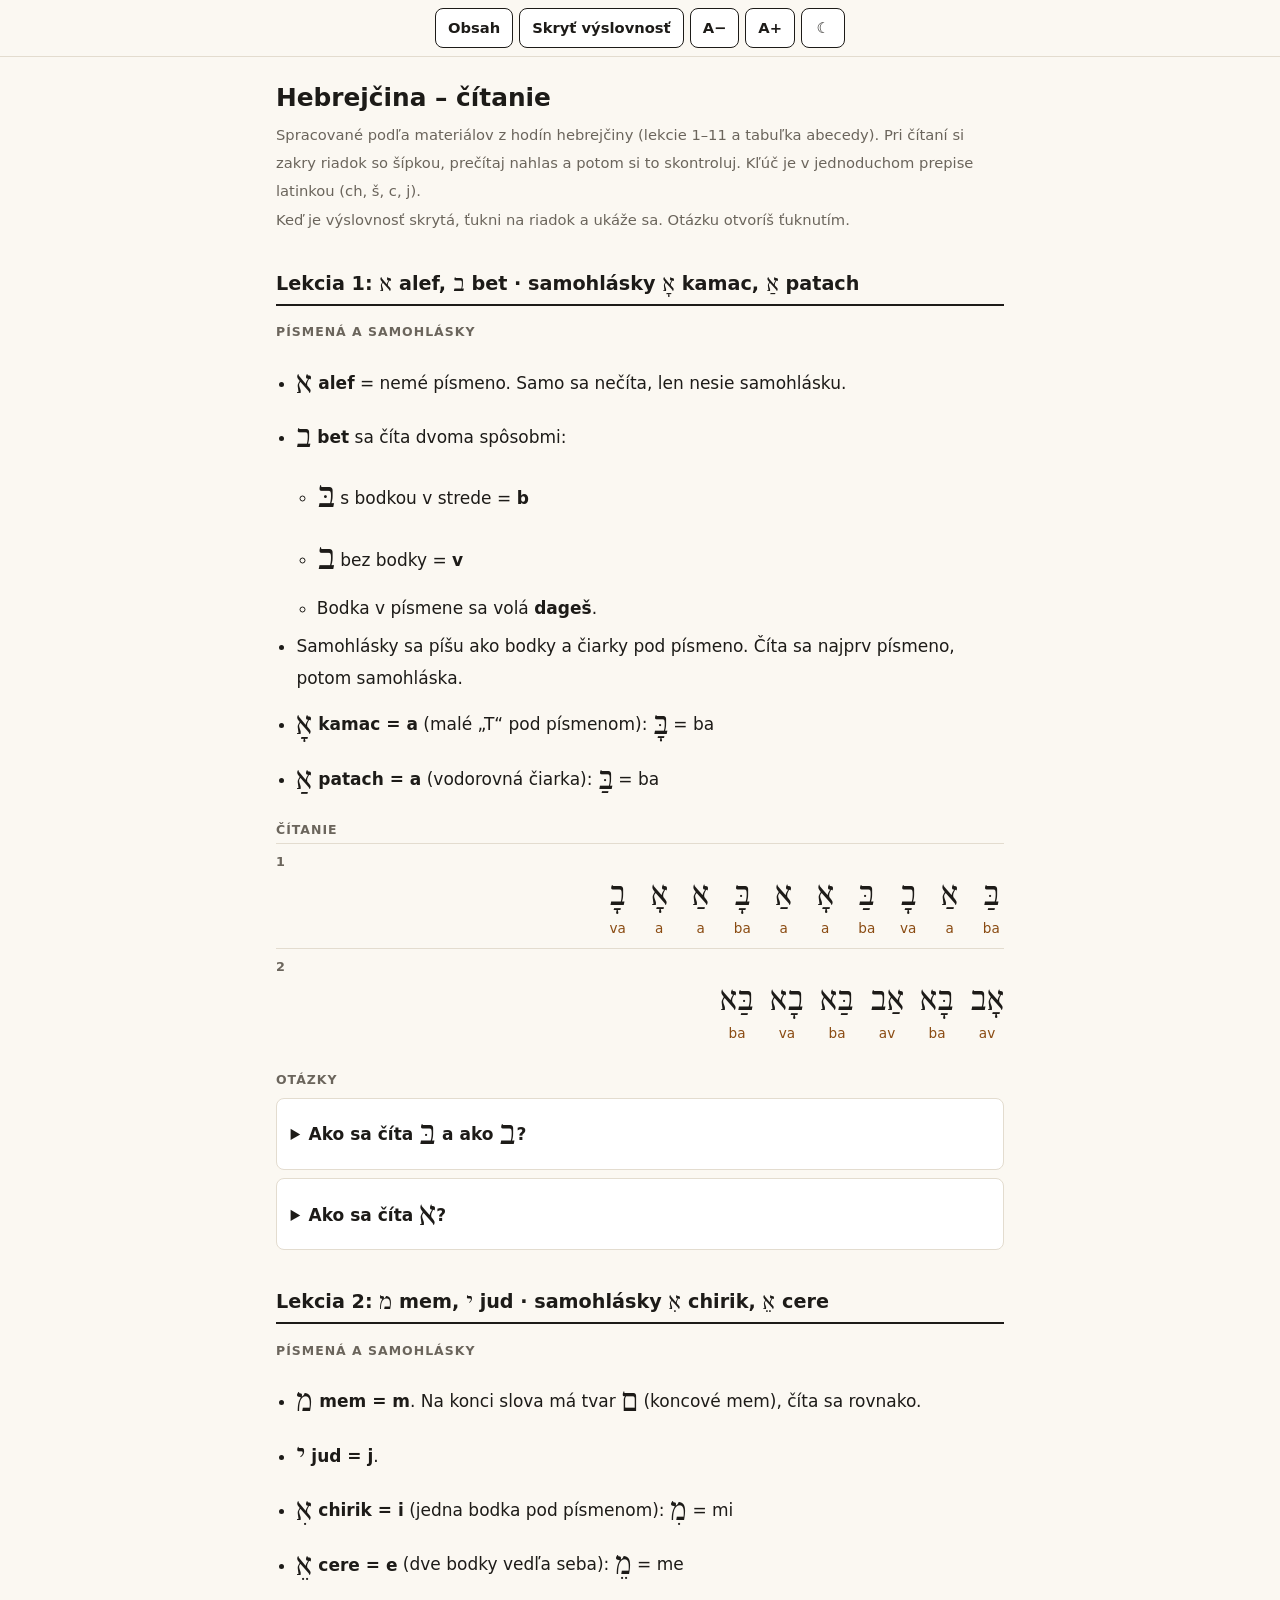
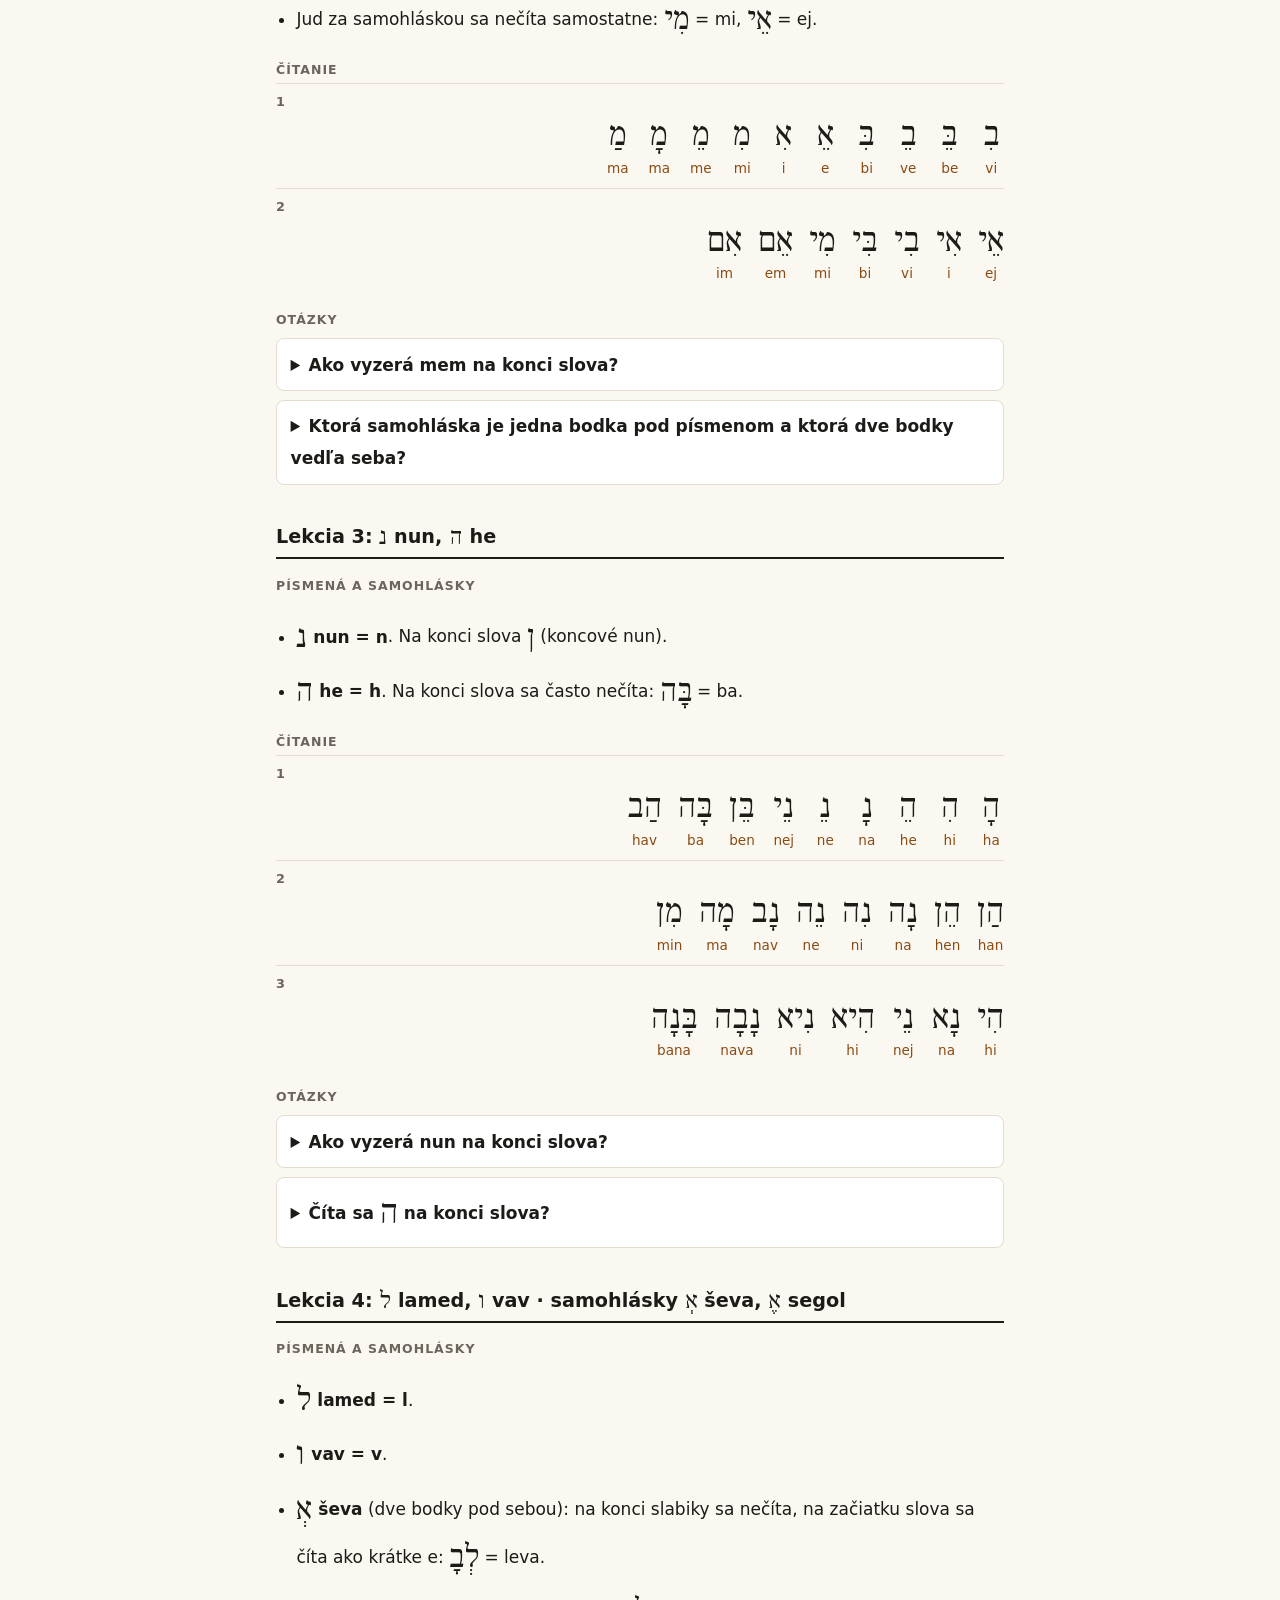
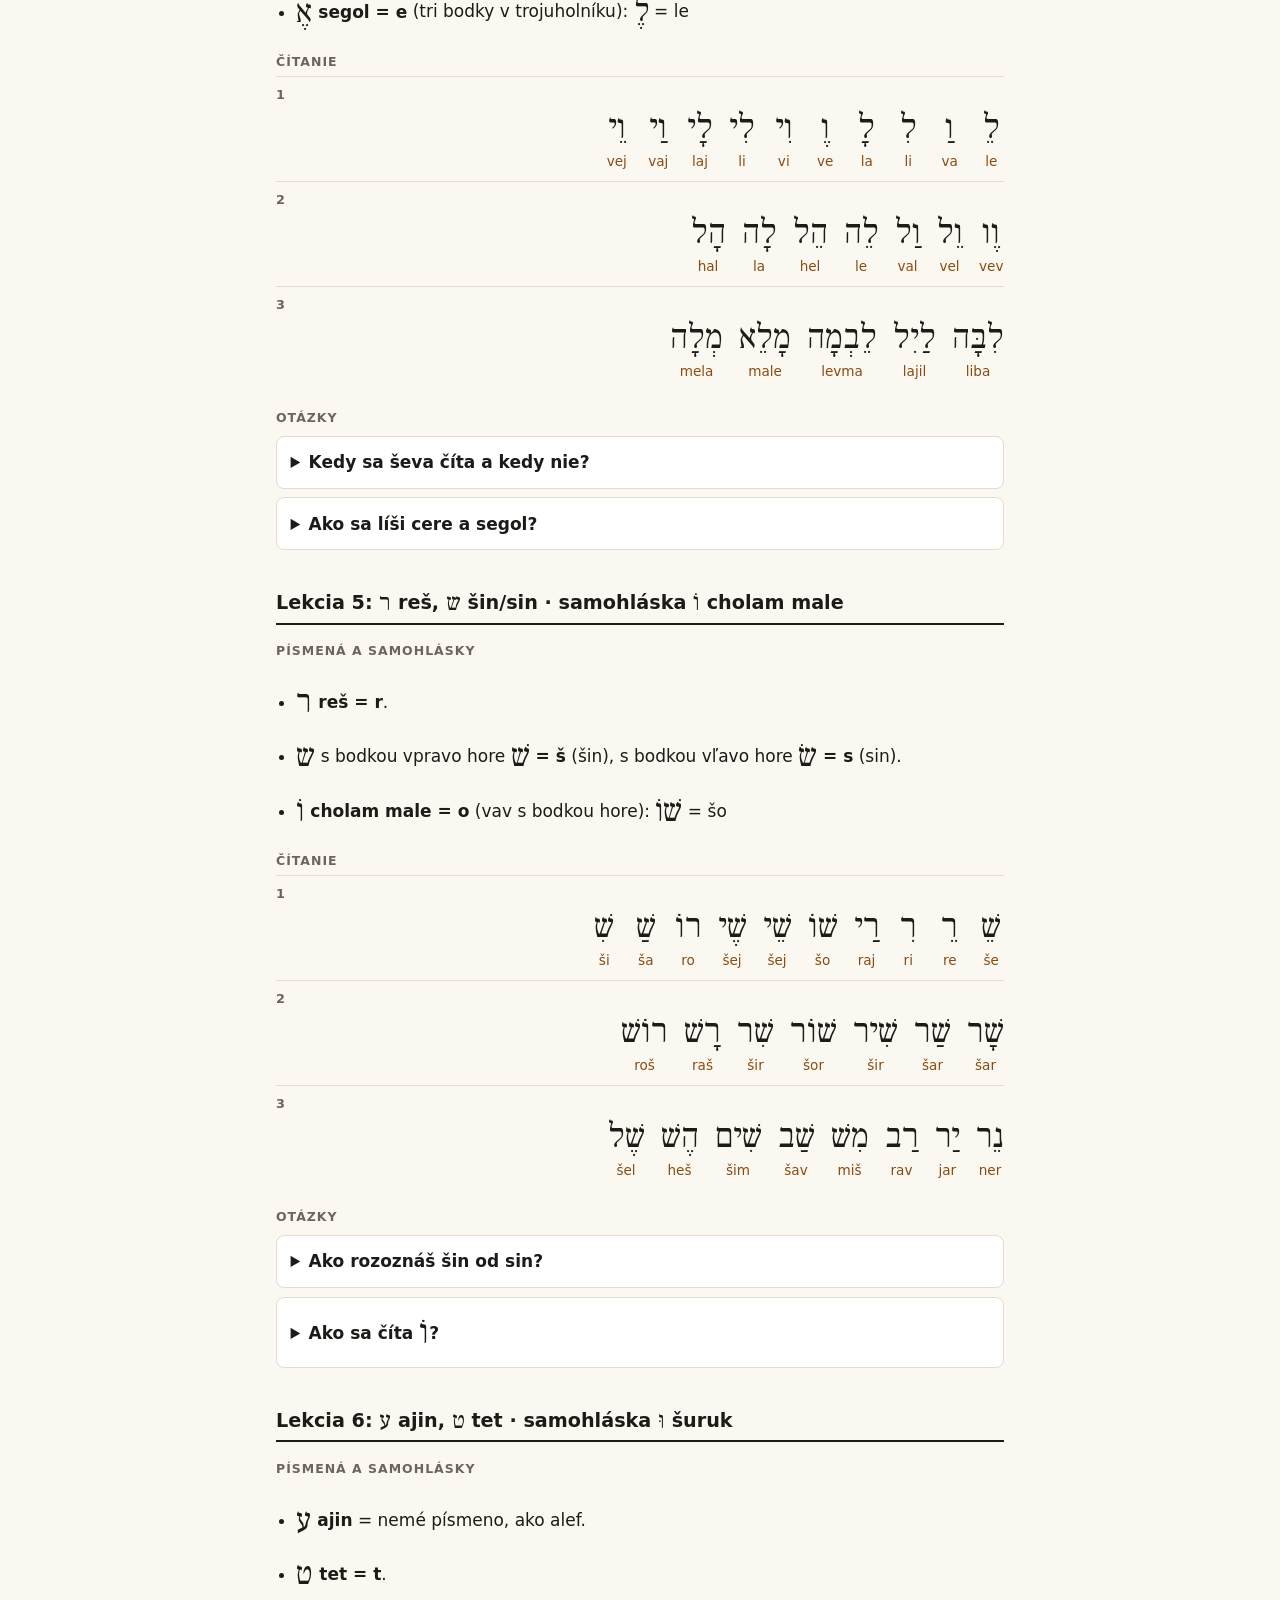
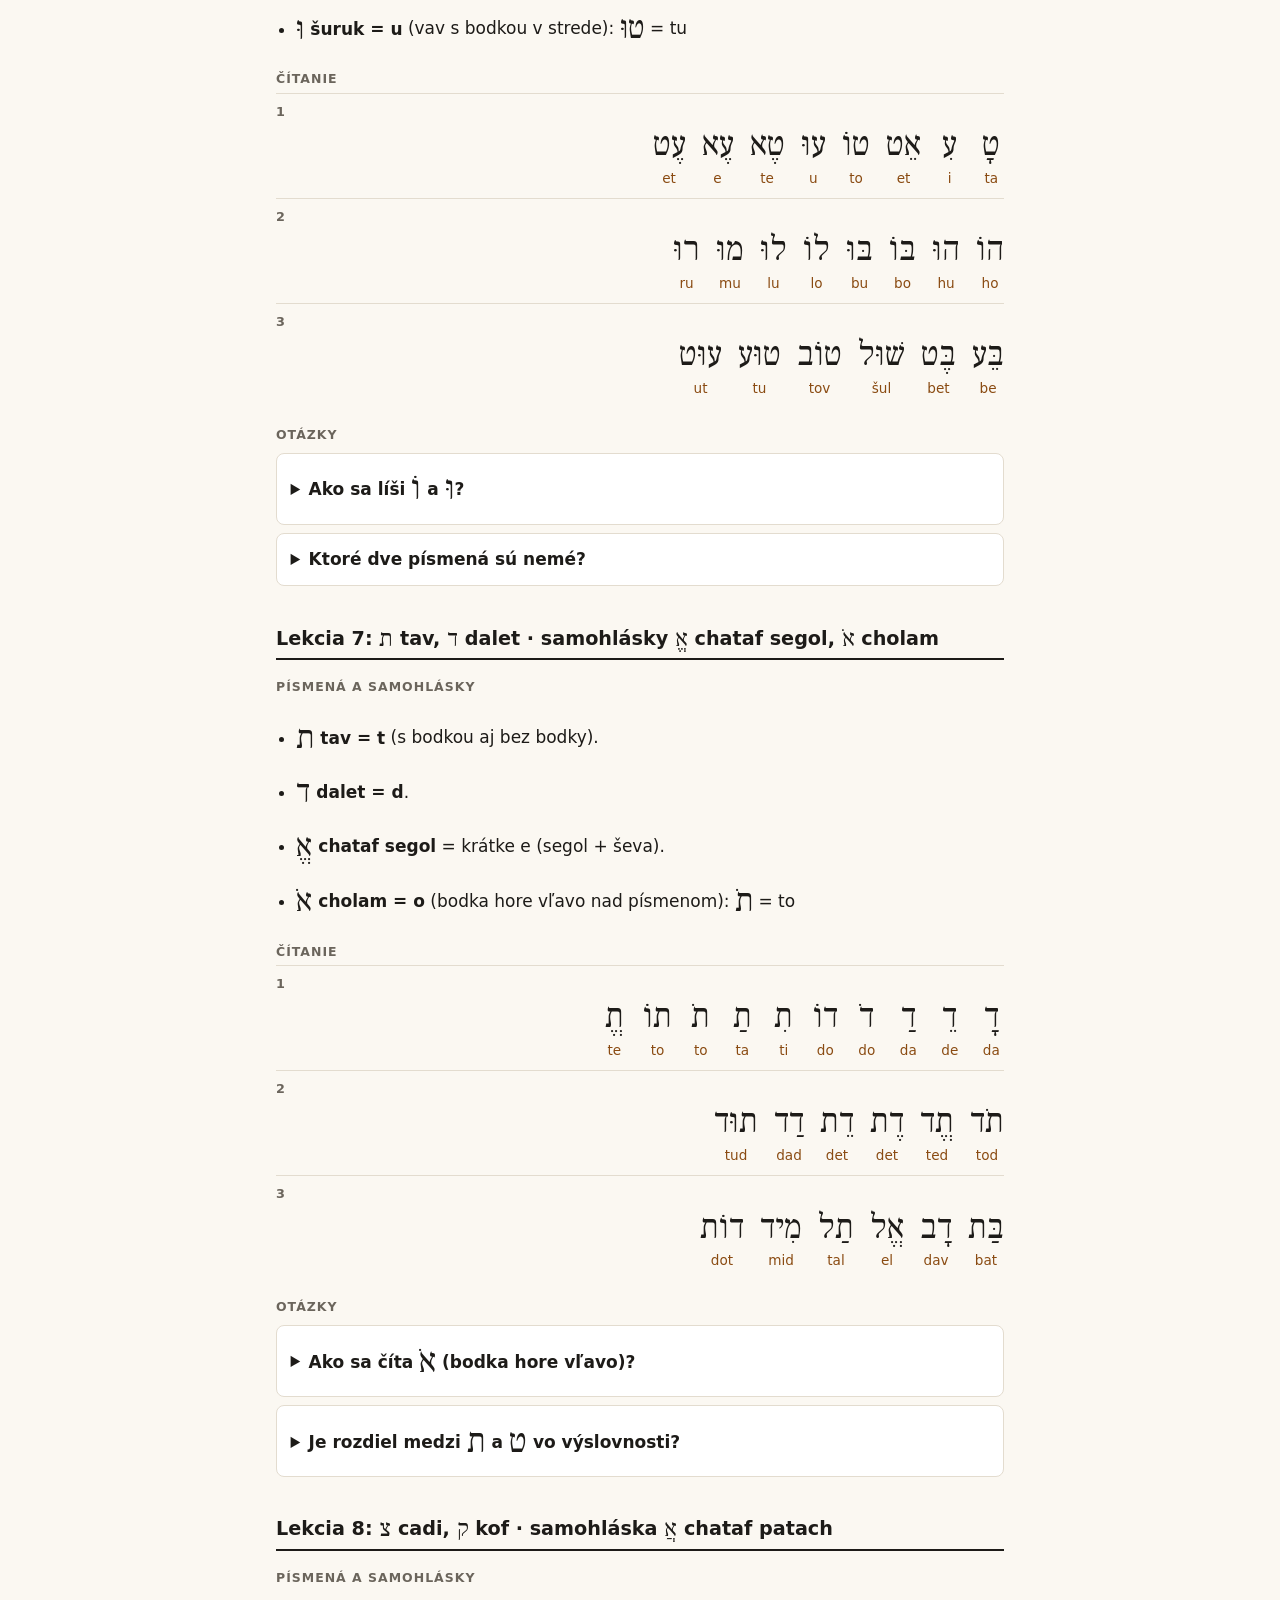
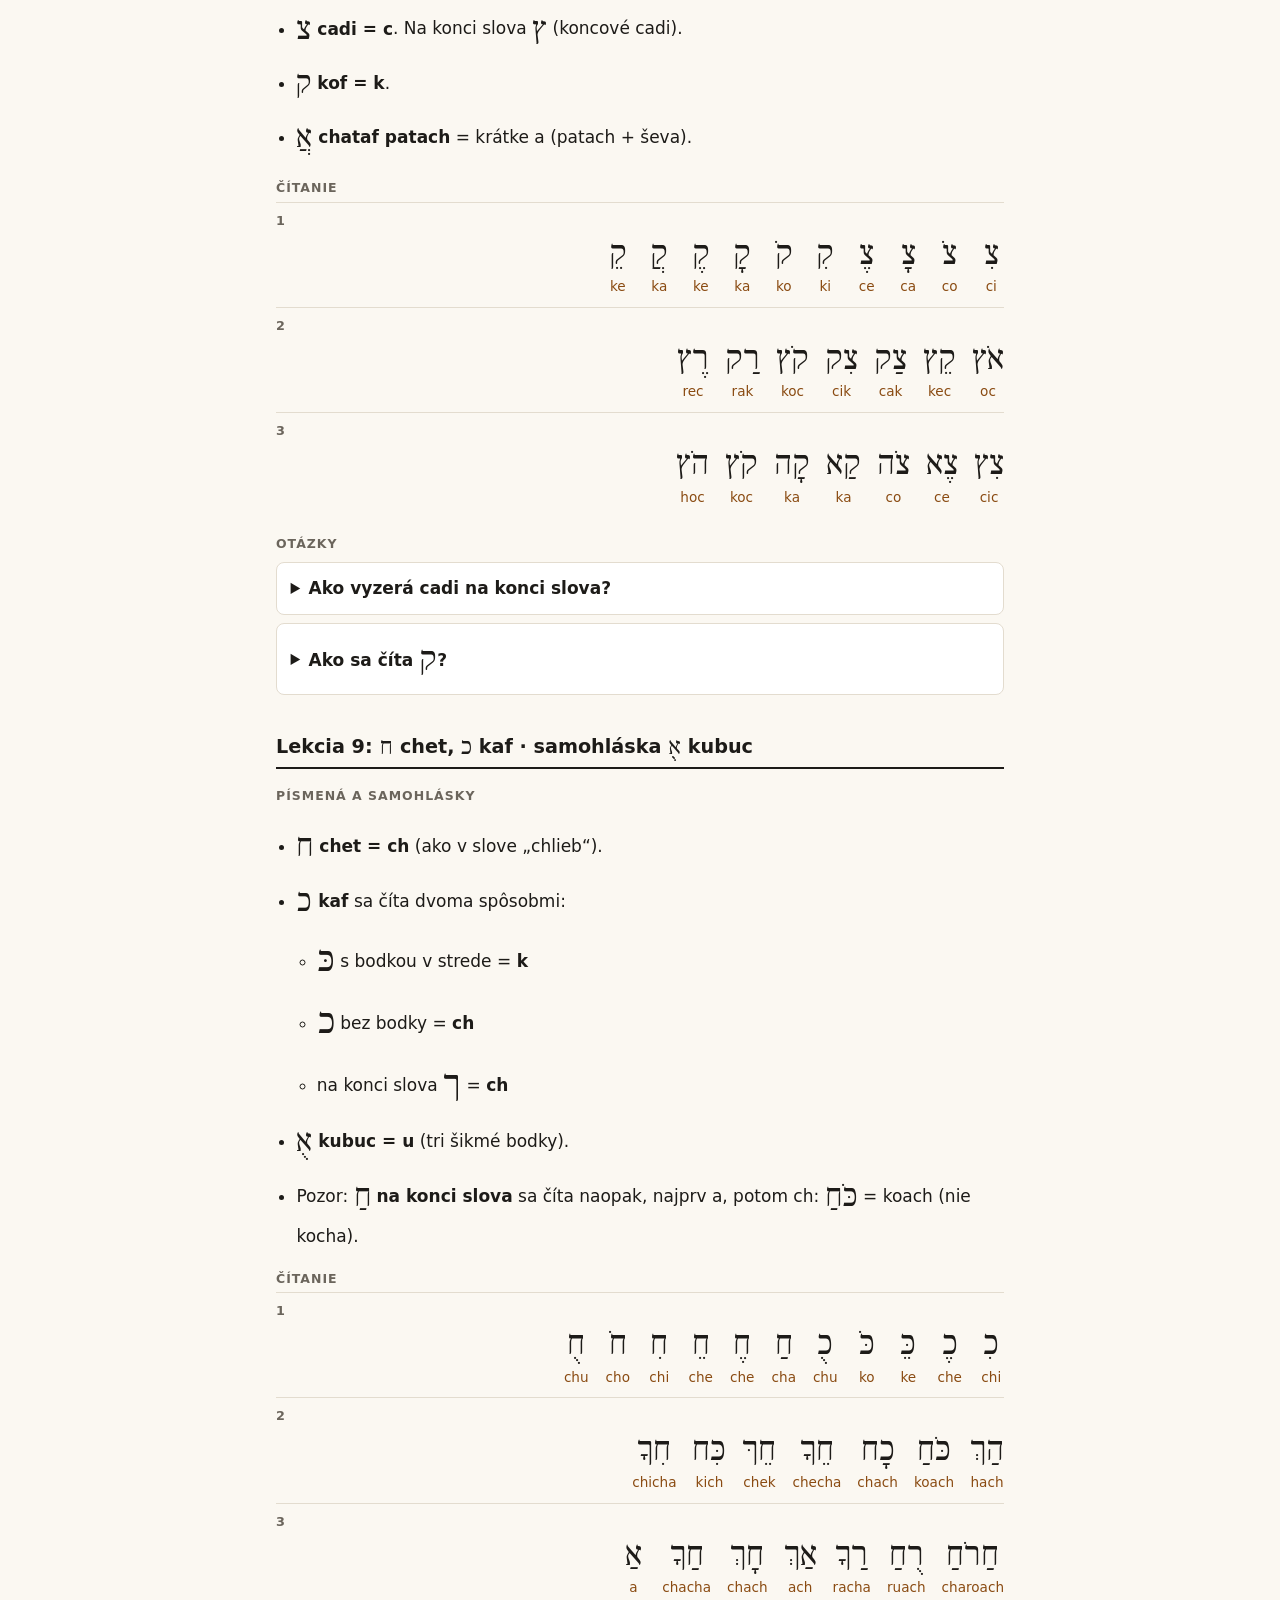
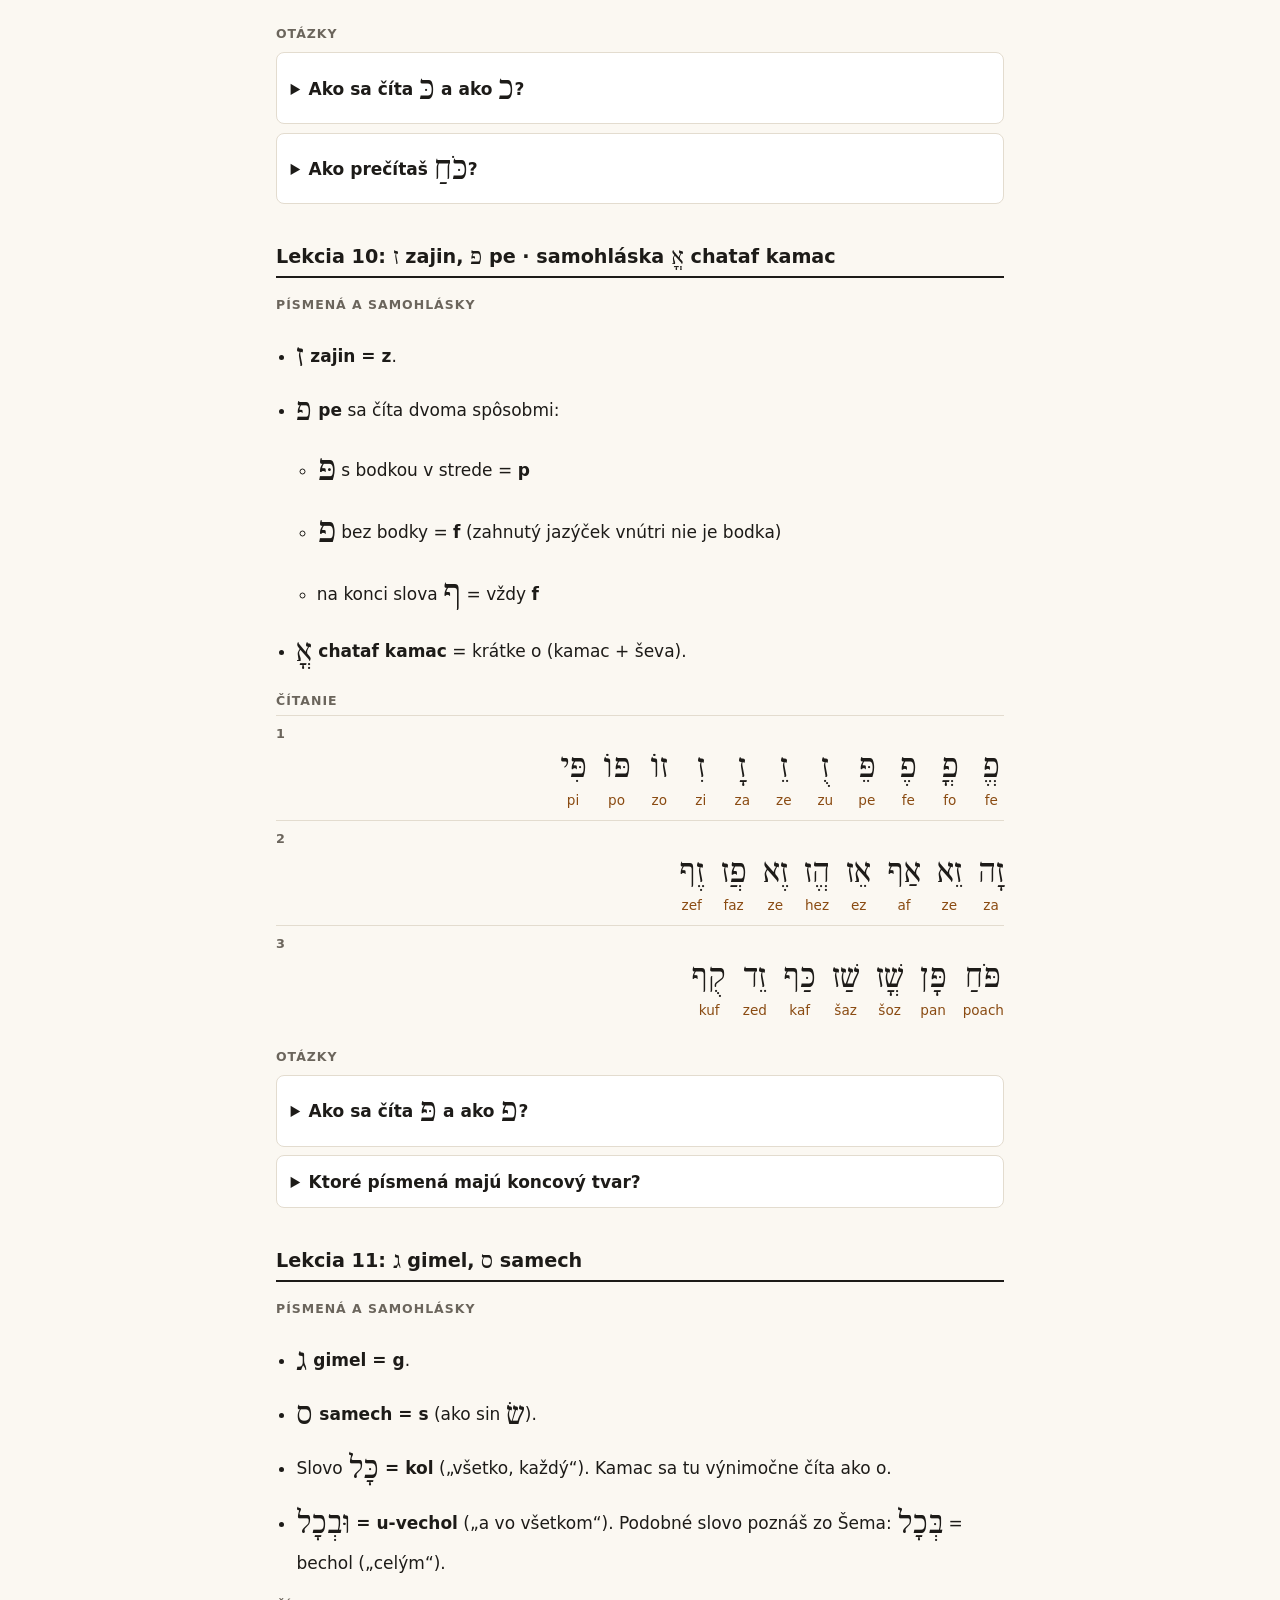
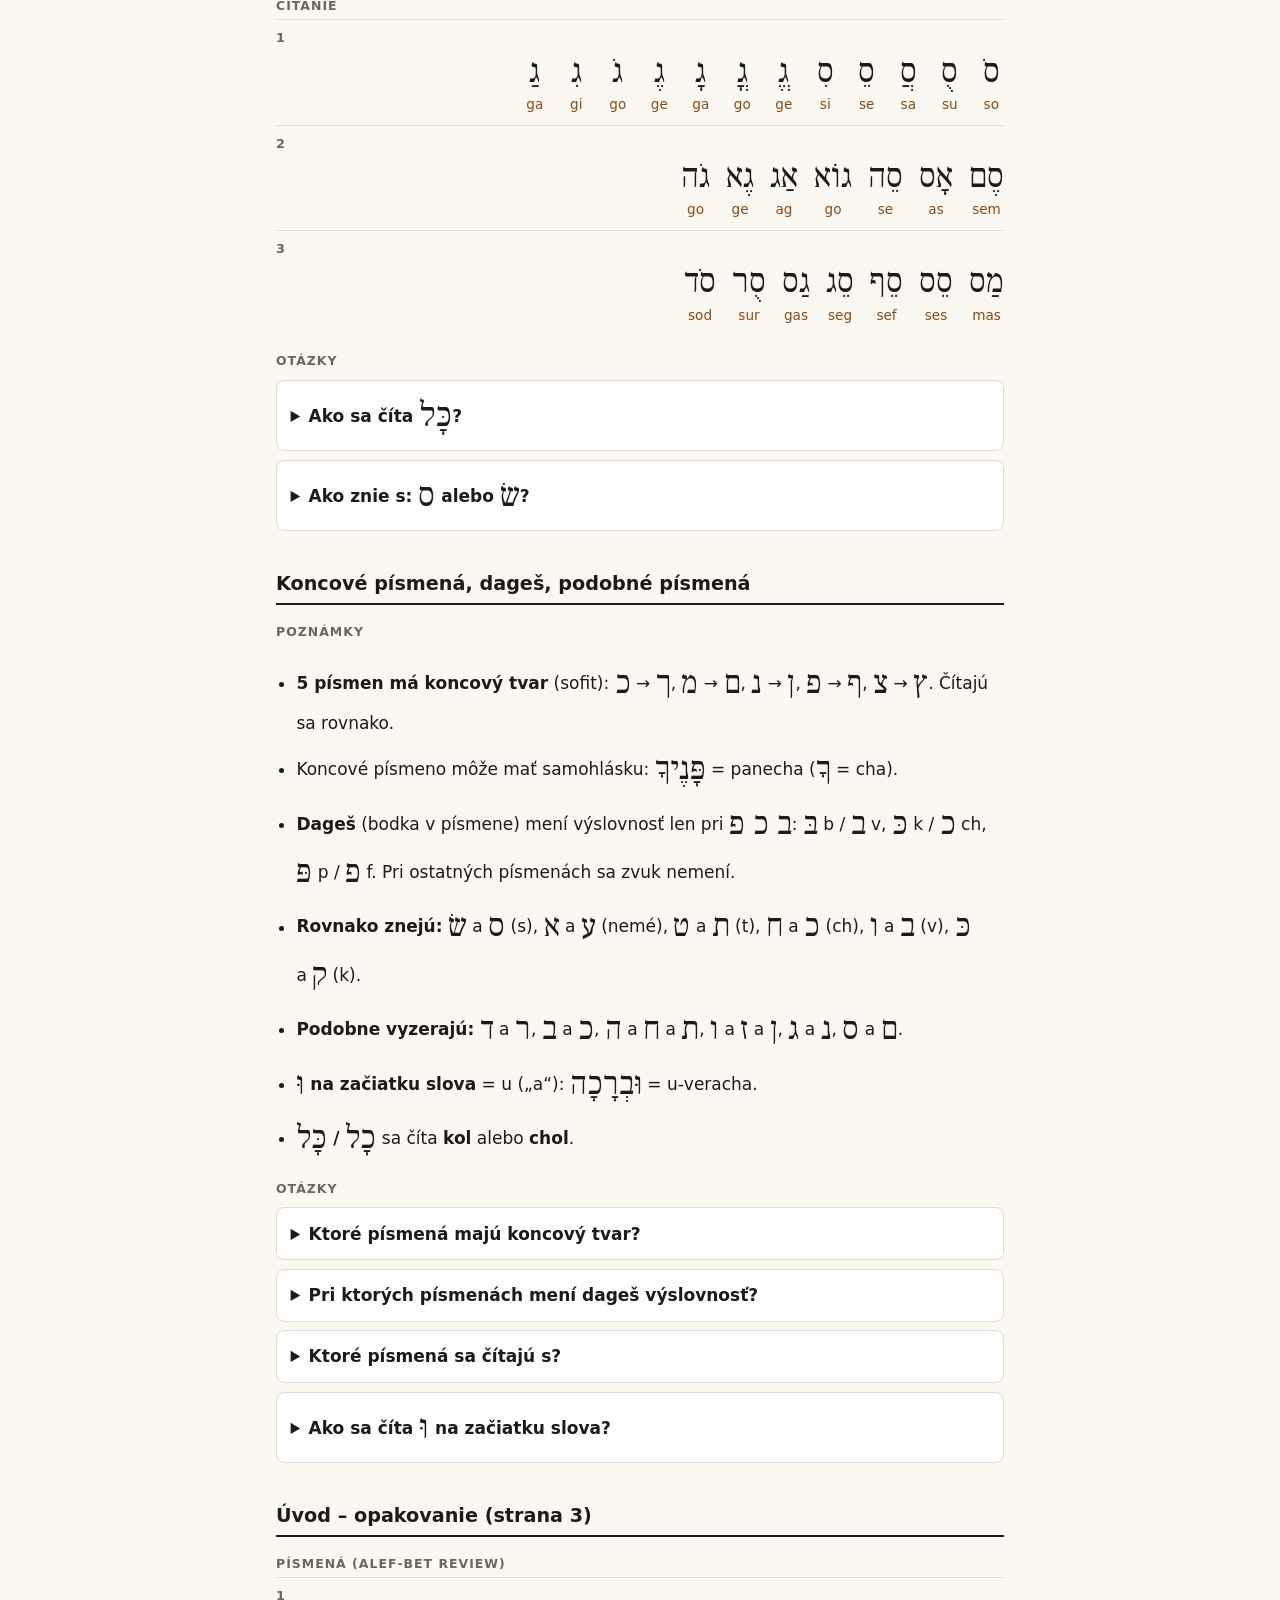
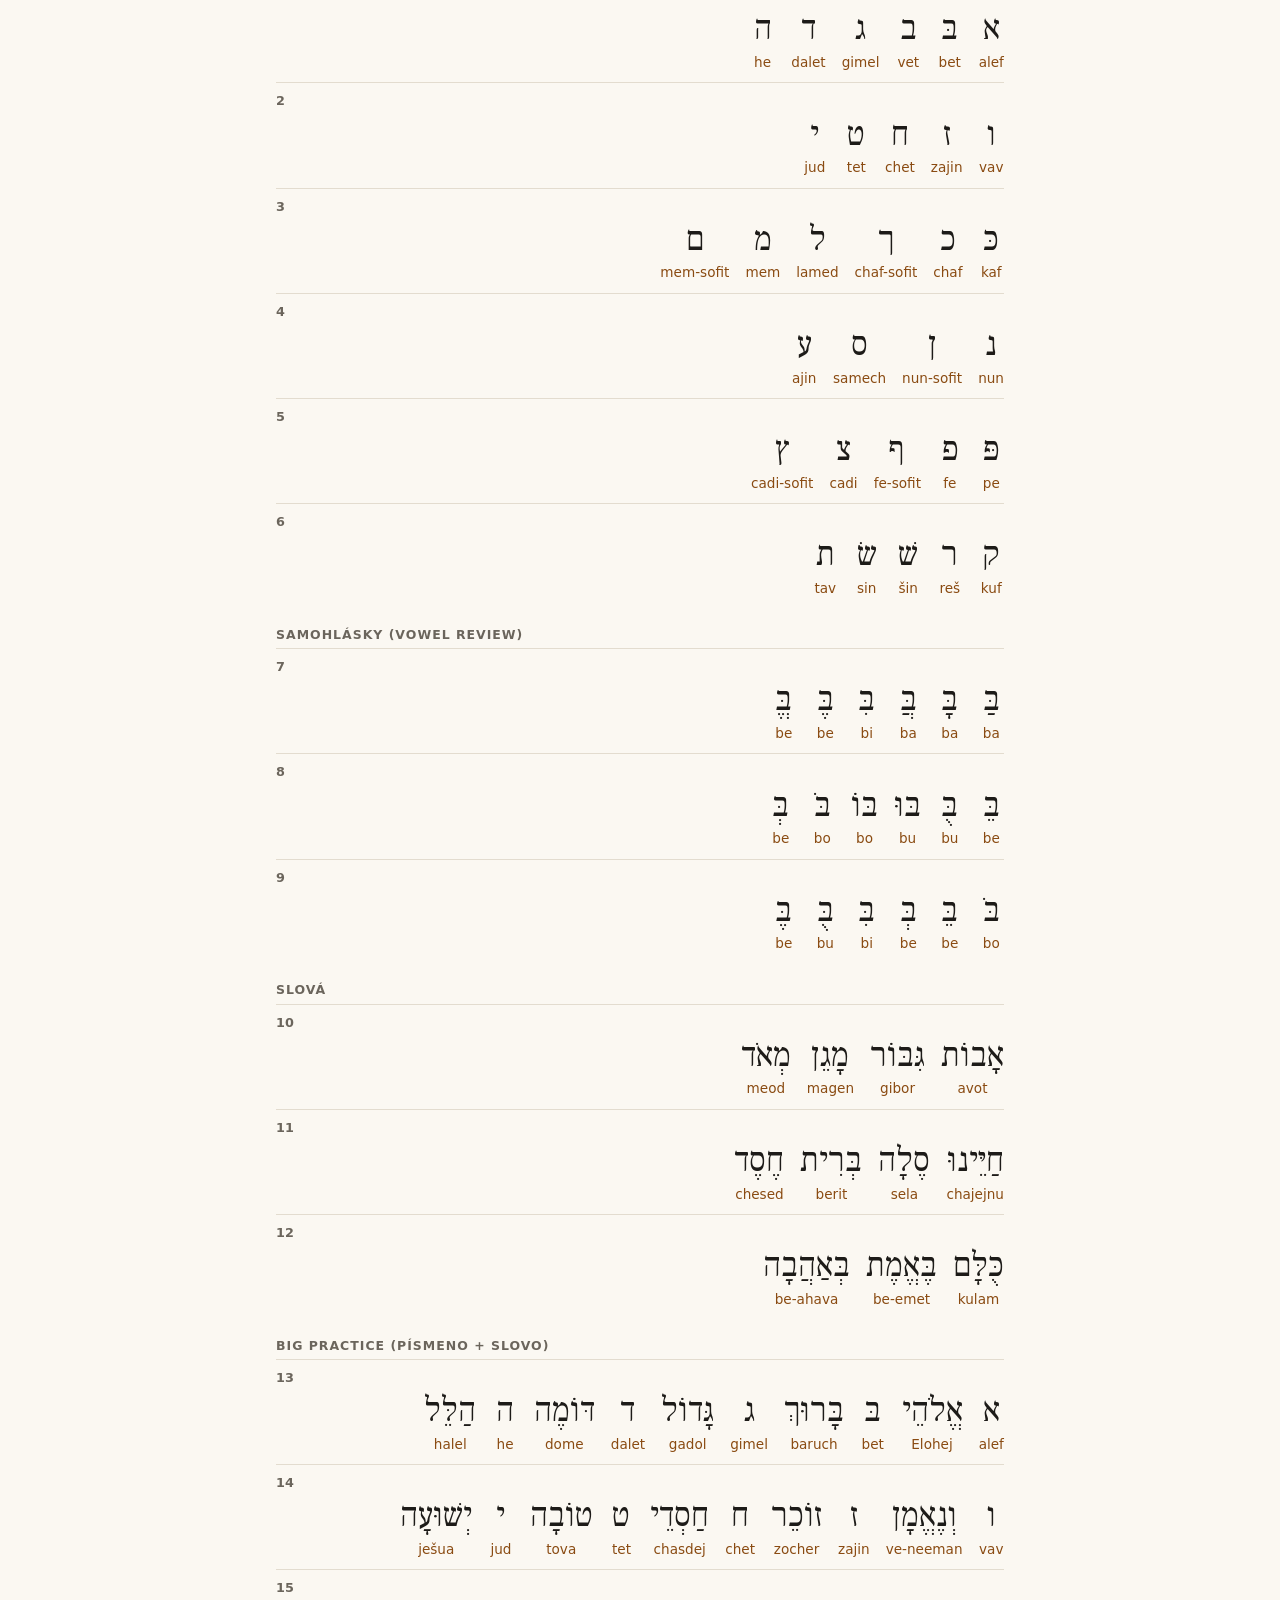
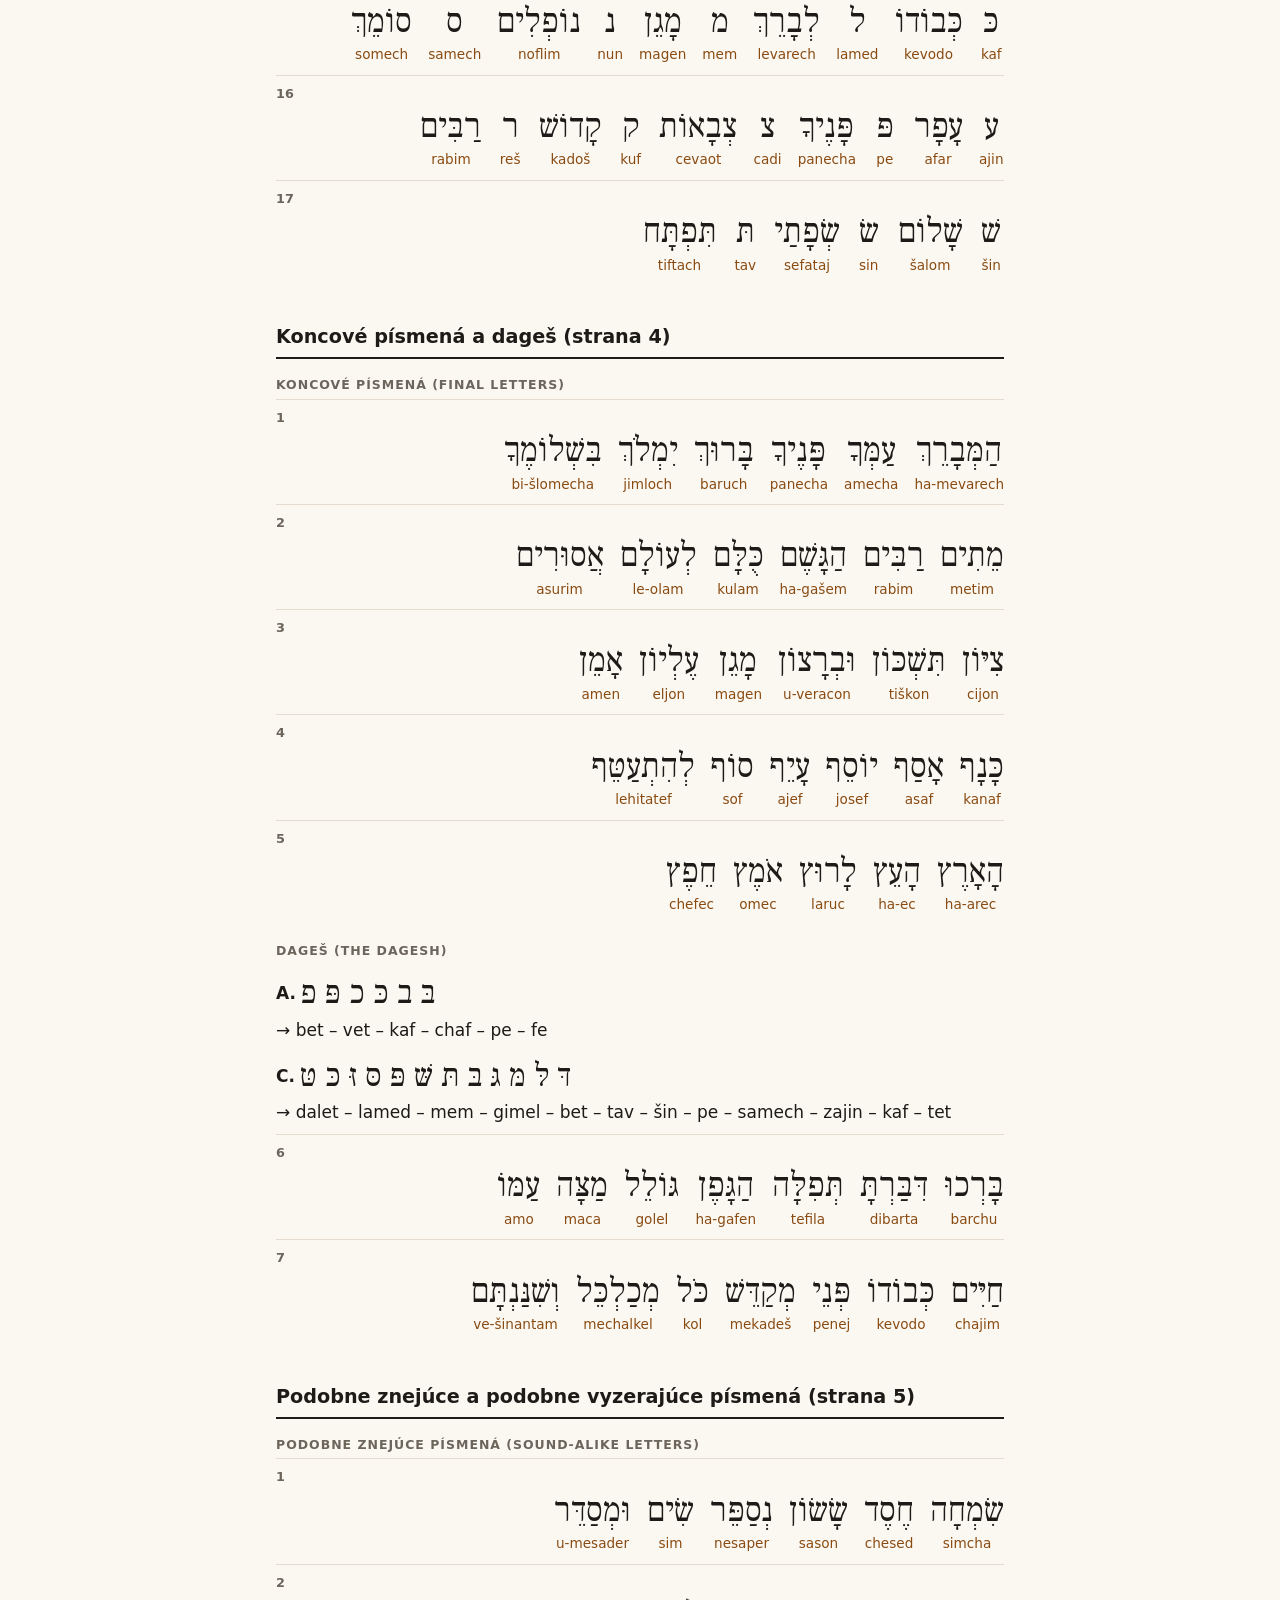
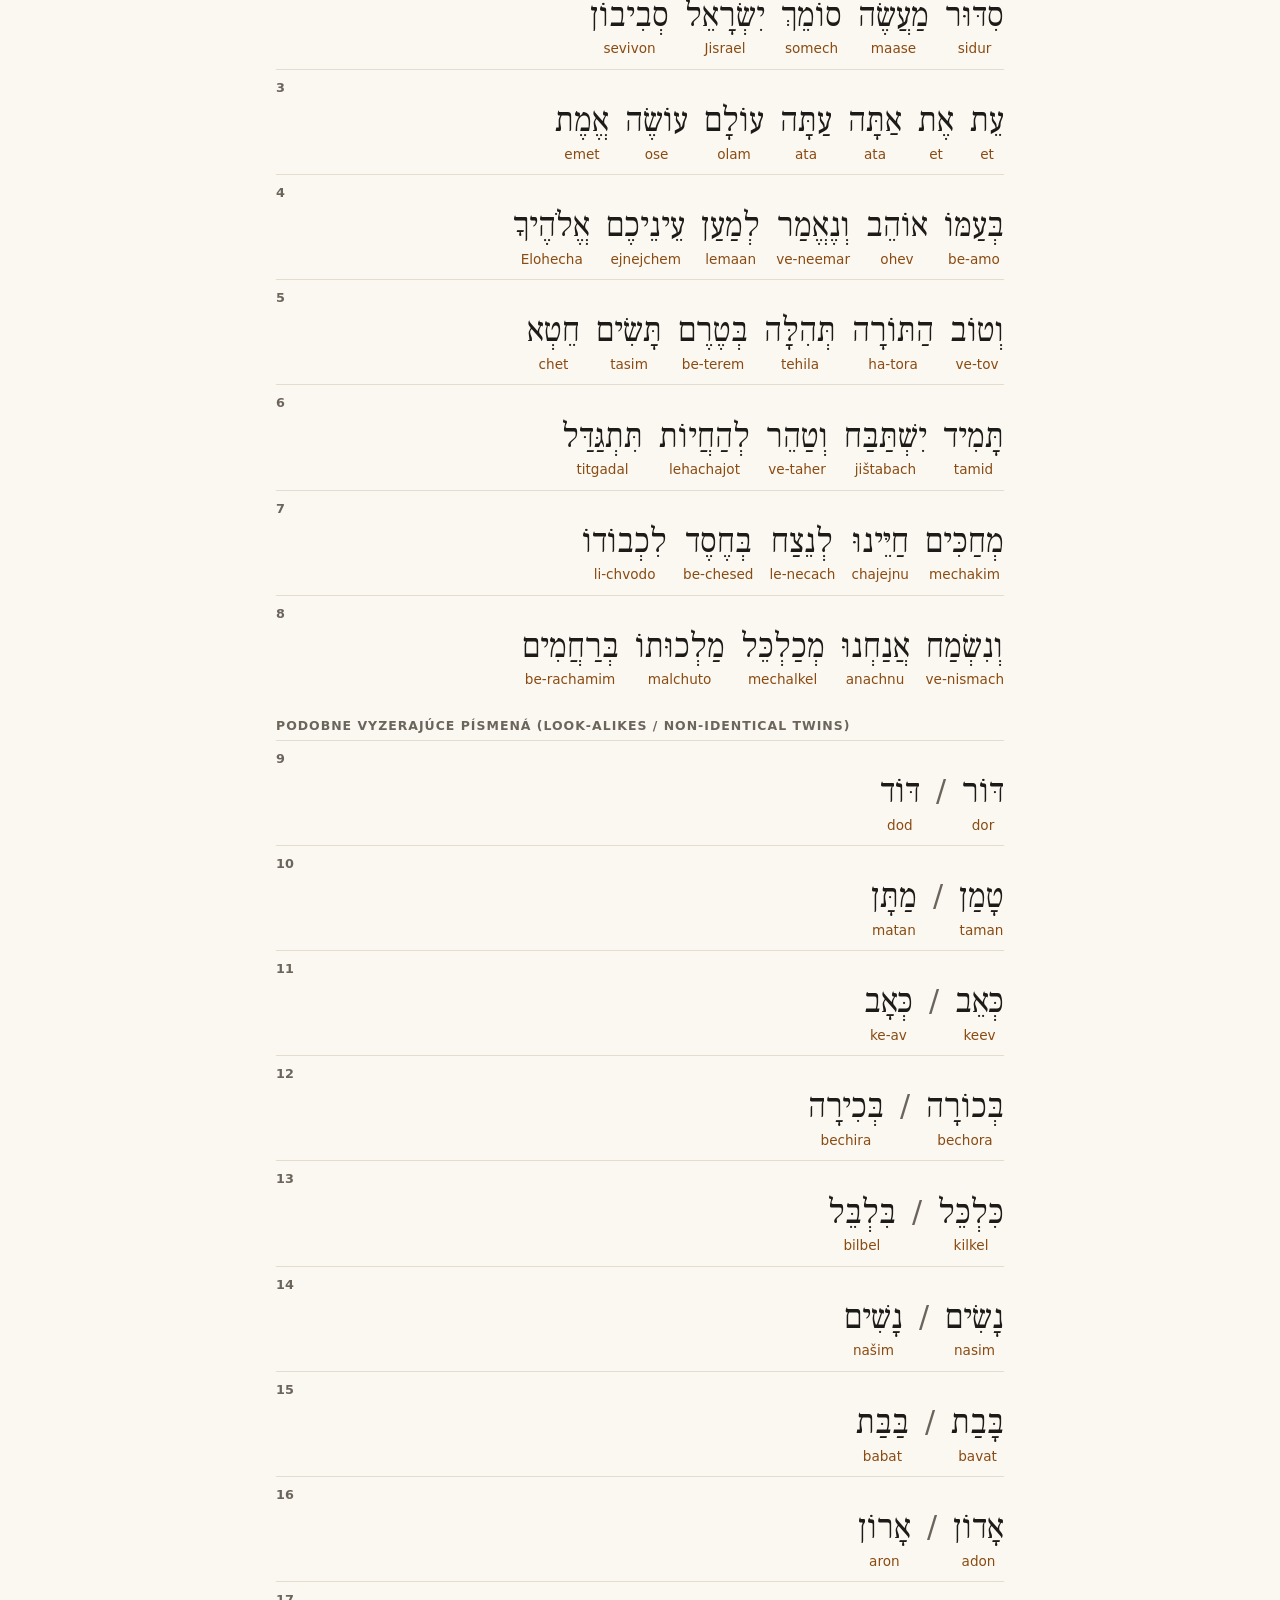
==== index.html @ 57cdcc9b "Add files via upload" ====
<!DOCTYPE html><html lang="sk"><head><meta charset="utf-8"><meta name="viewport" content="width=device-width, initial-scale=1"><meta name="theme-color" content="#fbf8f2" media="(prefers-color-scheme: light)"><meta name="theme-color" content="#16140f" media="(prefers-color-scheme: dark)"><title>Hebrejčina – čítanie</title><link rel="manifest" href="manifest.webmanifest"><link rel="icon" href="icon-192.png"><link rel="apple-touch-icon" href="icon-192.png"><meta name="apple-mobile-web-app-capable" content="yes"><style>@font-face{font-family:"FR";src:url(frank-ruhl.woff) format("woff");font-display:block}
:root{--bg:#fbf8f2;--ink:#1d1b18;--mut:#6b655c;--line:#e3dccf;--tr:#8a4b12;--card:#fff;--btn:#fff;--btnink:#1d1b18;--acc:#1d1b18}
@media (prefers-color-scheme:dark){:root:not(.light){--bg:#16140f;--ink:#efe9dd;--mut:#a59d8f;--line:#38332a;--tr:#f0b46a;--card:#211e17;--btn:#2a261e;--btnink:#efe9dd;--acc:#efe9dd}}
:root.dark{--bg:#16140f;--ink:#efe9dd;--mut:#a59d8f;--line:#38332a;--tr:#f0b46a;--card:#211e17;--btn:#2a261e;--btnink:#efe9dd;--acc:#efe9dd}
*{box-sizing:border-box}
html{-webkit-text-size-adjust:100%}
body{margin:0;background:var(--bg);color:var(--ink);font-family:system-ui,-apple-system,"Segoe UI",Roboto,sans-serif;font-size:17px;line-height:1.5}
main{max-width:760px;margin:0 auto;padding:12px 16px 80px}
h1{font-size:1.55rem;margin:.4em 0 .2em}
.sub,.hint,.foot{color:var(--mut);font-size:.92rem;margin:.3em 0}
.foot{margin-top:3em;border-top:1px solid var(--line);padding-top:.8em}
h2{font-size:1.2rem;margin:2em 0 .5em;padding-bottom:.25em;border-bottom:2px solid var(--acc);scroll-margin-top:64px}
h3{font-size:.78rem;letter-spacing:.08em;text-transform:uppercase;color:var(--mut);margin:1.4em 0 .3em}
ul{padding-left:1.2em} li{margin:.35em 0}
p{margin:.5em 0}
.he{unicode-bidi:isolate;font-family:"FR","Frank Ruhl Libre","Times New Roman",serif;font-weight:400;font-size:calc(1.9em * var(--f,1));line-height:1.5;vertical-align:-0.12em}
li,.qa,.sub{line-height:1.9}
li li .he{font-size:calc(2.2em * var(--f,1))}
strong .he{font-weight:400}
.row{border-top:1px solid var(--line);padding:8px 0 10px;cursor:pointer;-webkit-tap-highlight-color:transparent}
.num{font-size:.8rem;color:var(--mut);font-weight:600}
.line{display:flex;flex-wrap:wrap;gap:4px 16px;justify-content:flex-start}
.w{display:inline-flex;flex-direction:column;align-items:center;min-width:1.5em}
.w b{font-family:"FR","Frank Ruhl Libre","Times New Roman",serif;font-weight:400;font-size:calc(34px * var(--f,1));line-height:1.4}
.w i{font-style:normal;font-size:.85rem;color:var(--tr);direction:ltr;unicode-bidi:isolate;margin-top:-1px;white-space:nowrap}
.sep{font-size:calc(30px * var(--f,1));color:var(--mut);align-self:flex-start;line-height:1.5}
.pr{color:var(--mut);font-size:.85rem;margin-top:4px}
body.hide .w i,body.hide .pr{visibility:hidden}
body.hide .row.show .w i,body.hide .row.show .pr{visibility:visible}
.qa{border:1px solid var(--line);border-radius:8px;background:var(--card);margin:.5em 0;padding:.55em .8em}
.qa summary{font-weight:600;cursor:pointer}
.qa .ans{margin-top:.4em}
.bar{position:sticky;top:0;z-index:5;background:var(--bg);border-bottom:1px solid var(--line);padding:8px 12px;display:flex;gap:6px;flex-wrap:wrap;justify-content:center}
.bar button{font:inherit;font-size:.92rem;font-weight:600;color:var(--btnink);-webkit-text-fill-color:var(--btnink);padding:7px 12px;border:1px solid var(--btnink);background:var(--btn);border-radius:8px;cursor:pointer;min-width:44px;min-height:40px}
nav{position:sticky;top:57px;z-index:4;background:var(--card);border-bottom:1px solid var(--line);max-height:60vh;overflow:auto}
nav ol{margin:0;padding:8px 16px 12px 36px;max-width:760px;margin:0 auto}
nav a{color:var(--ink);text-decoration:none;display:block;padding:5px 0}
@media (max-width:520px){body{font-size:16px}.bar button{padding:6px 9px}}
h2 .he{font-size:1.25em;vertical-align:-0.05em;line-height:1.2}
h2{line-height:1.5}
.qa summary .he{font-size:calc(2em * var(--f,1))}
</style></head><body><header class="bar"><button id="toc" type="button">Obsah</button><button id="t" type="button">Skryť výslovnosť</button><button id="m" type="button" aria-label="Menšie písmo">A−</button><button id="p" type="button" aria-label="Väčšie písmo">A+</button><button id="dk" type="button" aria-label="Nočný režim">☾</button></header><nav id="nav" hidden><ol><li><a href="#s0">Lekcia 1: א alef, ב bet · samohlásky אָ kamac, אַ patach</a></li><li><a href="#s1">Lekcia 2: מ mem, י jud · samohlásky אִ chirik, אֵ cere</a></li><li><a href="#s2">Lekcia 3: נ nun, ה he</a></li><li><a href="#s3">Lekcia 4: ל lamed, ו vav · samohlásky אְ ševa, אֶ segol</a></li><li><a href="#s4">Lekcia 5: ר reš, ש šin/sin · samohláska וֹ cholam male</a></li><li><a href="#s5">Lekcia 6: ע ajin, ט tet · samohláska וּ šuruk</a></li><li><a href="#s6">Lekcia 7: ת tav, ד dalet · samohlásky אֱ chataf segol, אֹ cholam</a></li><li><a href="#s7">Lekcia 8: צ cadi, ק kof · samohláska אֲ chataf patach</a></li><li><a href="#s8">Lekcia 9: ח chet, כ kaf · samohláska אֻ kubuc</a></li><li><a href="#s9">Lekcia 10: ז zajin, פ pe · samohláska אֳ chataf kamac</a></li><li><a href="#s10">Lekcia 11: ג gimel, ס samech</a></li><li><a href="#s11">Koncové písmená, dageš, podobné písmená</a></li><li><a href="#s12">Úvod – opakovanie (strana 3)</a></li><li><a href="#s13">Koncové písmená a dageš (strana 4)</a></li><li><a href="#s14">Podobne znejúce a podobne vyzerajúce písmená (strana 5)</a></li><li><a href="#s15">Pravidlá čítania</a></li><li><a href="#s16">Amida – čítanie po častiach</a></li><li><a href="#s17">Big Practice – strana 8: slová a frázy z Amidy</a></li><li><a href="#s18">Big Practice – strana 11: prvý riadok Amidy a frázy</a></li><li><a href="#s19">Big Practice – strana 14: slová a frázy</a></li><li><a href="#s20">Big Practice – strana 17: Gevurot (2. požehnanie Amidy) – slová a frázy</a></li><li><a href="#s21">Big Practice – strana 20: Keduša (3. požehnanie Amidy) – slová a frázy</a></li><li><a href="#s22">Big Practice – strana 23: slová a frázy zo šabatovej Amidy (Vajechulu, Ve‑šamru, Recé)</a></li><li><a href="#s23">Big Practice – strana 26: slová a frázy z Modim (požehnanie vďaky v Amide)</a></li><li><a href="#s24">Big Practice – strana 29: slová a frázy zo Sim šalom / Šalom rav</a></li><li><a href="#s25">Final Big Practice – strana 32: frázy z Amidy</a></li><li><a href="#s26">Celá abeceda</a></li><li><a href="#s27">Samohlásky</a></li></ol></nav><main><h1>Hebrejčina – čítanie</h1><p class="sub">Spracované podľa materiálov z hodín hebrejčiny (lekcie 1–11 a tabuľka abecedy). Pri čítaní si zakry riadok so šípkou, prečítaj nahlas a potom si to skontroluj. Kľúč je v jednoduchom prepise latinkou (ch, š, c, j).</p><p class="hint">Keď je výslovnosť skrytá, ťukni na riadok a ukáže sa. Otázku otvoríš ťuknutím.</p><h2 id="s0">Lekcia 1: <span class="he" lang="he">א</span> alef, <span class="he" lang="he">ב</span> bet · samohlásky <span class="he" lang="he">אָ</span> kamac, <span class="he" lang="he">אַ</span> patach</h2>
<h3>Písmená a samohlásky</h3>
<ul>
<li><strong><span class="he" lang="he">א</span> alef</strong> = nemé písmeno. Samo sa nečíta, len nesie samohlásku.</li>
<li><strong><span class="he" lang="he">ב</span> bet</strong> sa číta dvoma spôsobmi:<ul>
<li><strong><span class="he" lang="he">בּ</span></strong> s bodkou v strede = <strong>b</strong></li>
<li><strong><span class="he" lang="he">ב</span></strong> bez bodky = <strong>v</strong></li>
<li>Bodka v písmene sa volá <strong>dageš</strong>.</li>
</ul>
</li>
<li>Samohlásky sa píšu ako bodky a čiarky pod písmeno. Číta sa najprv písmeno, potom samohláska.</li>
<li><strong><span class="he" lang="he">אָ</span> kamac = a</strong> (malé „T“ pod písmenom): <span class="he" lang="he">בָּ</span> = ba</li>
<li><strong><span class="he" lang="he">אַ</span> patach = a</strong> (vodorovná čiarka): <span class="he" lang="he">בַּ</span> = ba</li>
</ul>
<h3>Čítanie</h3>
<div class="row"><div class="num">1</div><div class="line" dir="rtl"><span class="w"><b lang="he">בַּ</b><i>ba</i></span><span class="w"><b lang="he">אַ</b><i>a</i></span><span class="w"><b lang="he">בָ</b><i>va</i></span><span class="w"><b lang="he">בַּ</b><i>ba</i></span><span class="w"><b lang="he">אָ</b><i>a</i></span><span class="w"><b lang="he">אַ</b><i>a</i></span><span class="w"><b lang="he">בָּ</b><i>ba</i></span><span class="w"><b lang="he">אַ</b><i>a</i></span><span class="w"><b lang="he">אָ</b><i>a</i></span><span class="w"><b lang="he">בָ</b><i>va</i></span></div></div>
<div class="row"><div class="num">2</div><div class="line" dir="rtl"><span class="w"><b lang="he">אָב</b><i>av</i></span><span class="w"><b lang="he">בָּא</b><i>ba</i></span><span class="w"><b lang="he">אַב</b><i>av</i></span><span class="w"><b lang="he">בַּא</b><i>ba</i></span><span class="w"><b lang="he">בָא</b><i>va</i></span><span class="w"><b lang="he">בַּא</b><i>ba</i></span></div></div>
<h3>Otázky</h3>
<details class="qa"><summary>Ako sa číta <span class="he" lang="he">בּ</span> a ako <span class="he" lang="he">ב</span>?</summary><div class="ans">→ <span class="he" lang="he">בּ</span> = b (s bodkou), <span class="he" lang="he">ב</span> = v (bez bodky).</div></details>
<details class="qa"><summary>Ako sa číta <span class="he" lang="he">א</span>?</summary><div class="ans">→ Nijako, je nemé. Číta sa len samohláska pod ním.</div></details>
<h2 id="s1">Lekcia 2: <span class="he" lang="he">מ</span> mem, <span class="he" lang="he">י</span> jud · samohlásky <span class="he" lang="he">אִ</span> chirik, <span class="he" lang="he">אֵ</span> cere</h2>
<h3>Písmená a samohlásky</h3>
<ul>
<li><strong><span class="he" lang="he">מ</span> mem = m</strong>. Na konci slova má tvar <strong><span class="he" lang="he">ם</span></strong> (koncové mem), číta sa rovnako.</li>
<li><strong><span class="he" lang="he">י</span> jud = j</strong>.</li>
<li><strong><span class="he" lang="he">אִ</span> chirik = i</strong> (jedna bodka pod písmenom): <span class="he" lang="he">מִ</span> = mi</li>
<li><strong><span class="he" lang="he">אֵ</span> cere = e</strong> (dve bodky vedľa seba): <span class="he" lang="he">מֵ</span> = me</li>
<li>Jud za samohláskou sa nečíta samostatne: <span class="he" lang="he">מִי</span> = mi, <span class="he" lang="he">אֵי</span> = ej.</li>
</ul>
<h3>Čítanie</h3>
<div class="row"><div class="num">1</div><div class="line" dir="rtl"><span class="w"><b lang="he">בִ</b><i>vi</i></span><span class="w"><b lang="he">בֵּ</b><i>be</i></span><span class="w"><b lang="he">בֵ</b><i>ve</i></span><span class="w"><b lang="he">בִּ</b><i>bi</i></span><span class="w"><b lang="he">אֵ</b><i>e</i></span><span class="w"><b lang="he">אִ</b><i>i</i></span><span class="w"><b lang="he">מִ</b><i>mi</i></span><span class="w"><b lang="he">מֵ</b><i>me</i></span><span class="w"><b lang="he">מָ</b><i>ma</i></span><span class="w"><b lang="he">מַ</b><i>ma</i></span></div></div>
<div class="row"><div class="num">2</div><div class="line" dir="rtl"><span class="w"><b lang="he">אֵי</b><i>ej</i></span><span class="w"><b lang="he">אִי</b><i>i</i></span><span class="w"><b lang="he">בִי</b><i>vi</i></span><span class="w"><b lang="he">בִּי</b><i>bi</i></span><span class="w"><b lang="he">מִי</b><i>mi</i></span><span class="w"><b lang="he">אֵם</b><i>em</i></span><span class="w"><b lang="he">אִם</b><i>im</i></span></div></div>
<h3>Otázky</h3>
<details class="qa"><summary>Ako vyzerá mem na konci slova?</summary><div class="ans">→ <span class="he" lang="he">ם</span> (koncové mem), číta sa m.</div></details>
<details class="qa"><summary>Ktorá samohláska je jedna bodka pod písmenom a ktorá dve bodky vedľa seba?</summary><div class="ans">→ Jedna bodka = chirik (i), dve bodky = cere (e).</div></details>
<h2 id="s2">Lekcia 3: <span class="he" lang="he">נ</span> nun, <span class="he" lang="he">ה</span> he</h2>
<h3>Písmená a samohlásky</h3>
<ul>
<li><strong><span class="he" lang="he">נ</span> nun = n</strong>. Na konci slova <strong><span class="he" lang="he">ן</span></strong> (koncové nun).</li>
<li><strong><span class="he" lang="he">ה</span> he = h</strong>. Na konci slova sa často nečíta: <span class="he" lang="he">בָּה</span> = ba.</li>
</ul>
<h3>Čítanie</h3>
<div class="row"><div class="num">1</div><div class="line" dir="rtl"><span class="w"><b lang="he">הָ</b><i>ha</i></span><span class="w"><b lang="he">הִ</b><i>hi</i></span><span class="w"><b lang="he">הֵ</b><i>he</i></span><span class="w"><b lang="he">נָ</b><i>na</i></span><span class="w"><b lang="he">נֵ</b><i>ne</i></span><span class="w"><b lang="he">נֵי</b><i>nej</i></span><span class="w"><b lang="he">בֵּן</b><i>ben</i></span><span class="w"><b lang="he">בָּה</b><i>ba</i></span><span class="w"><b lang="he">הַב</b><i>hav</i></span></div></div>
<div class="row"><div class="num">2</div><div class="line" dir="rtl"><span class="w"><b lang="he">הַן</b><i>han</i></span><span class="w"><b lang="he">הֵן</b><i>hen</i></span><span class="w"><b lang="he">נָה</b><i>na</i></span><span class="w"><b lang="he">נִה</b><i>ni</i></span><span class="w"><b lang="he">נֵה</b><i>ne</i></span><span class="w"><b lang="he">נָב</b><i>nav</i></span><span class="w"><b lang="he">מָה</b><i>ma</i></span><span class="w"><b lang="he">מִן</b><i>min</i></span></div></div>
<div class="row"><div class="num">3</div><div class="line" dir="rtl"><span class="w"><b lang="he">הִי</b><i>hi</i></span><span class="w"><b lang="he">נָא</b><i>na</i></span><span class="w"><b lang="he">נֵי</b><i>nej</i></span><span class="w"><b lang="he">הִיא</b><i>hi</i></span><span class="w"><b lang="he">נִיא</b><i>ni</i></span><span class="w"><b lang="he">נָבָה</b><i>nava</i></span><span class="w"><b lang="he">בָּנָה</b><i>bana</i></span></div></div>
<h3>Otázky</h3>
<details class="qa"><summary>Ako vyzerá nun na konci slova?</summary><div class="ans">→ <span class="he" lang="he">ן</span> (koncové nun), číta sa n.</div></details>
<details class="qa"><summary>Číta sa <span class="he" lang="he">ה</span> na konci slova?</summary><div class="ans">→ Väčšinou nie: <span class="he" lang="he">בָּה</span> = ba, <span class="he" lang="he">מָה</span> = ma.</div></details>
<h2 id="s3">Lekcia 4: <span class="he" lang="he">ל</span> lamed, <span class="he" lang="he">ו</span> vav · samohlásky <span class="he" lang="he">אְ</span> ševa, <span class="he" lang="he">אֶ</span> segol</h2>
<h3>Písmená a samohlásky</h3>
<ul>
<li><strong><span class="he" lang="he">ל</span> lamed = l</strong>.</li>
<li><strong><span class="he" lang="he">ו</span> vav = v</strong>.</li>
<li><strong><span class="he" lang="he">אְ</span> ševa</strong> (dve bodky pod sebou): na konci slabiky sa nečíta, na začiatku slova sa číta ako krátke e: <span class="he" lang="he">לְבָ</span> = leva.</li>
<li><strong><span class="he" lang="he">אֶ</span> segol = e</strong> (tri bodky v trojuholníku): <span class="he" lang="he">לֶ</span> = le</li>
</ul>
<h3>Čítanie</h3>
<div class="row"><div class="num">1</div><div class="line" dir="rtl"><span class="w"><b lang="he">לֵ</b><i>le</i></span><span class="w"><b lang="he">וַ</b><i>va</i></span><span class="w"><b lang="he">לִ</b><i>li</i></span><span class="w"><b lang="he">לָ</b><i>la</i></span><span class="w"><b lang="he">וֶ</b><i>ve</i></span><span class="w"><b lang="he">וִי</b><i>vi</i></span><span class="w"><b lang="he">לִי</b><i>li</i></span><span class="w"><b lang="he">לָי</b><i>laj</i></span><span class="w"><b lang="he">וַי</b><i>vaj</i></span><span class="w"><b lang="he">וֵי</b><i>vej</i></span></div></div>
<div class="row"><div class="num">2</div><div class="line" dir="rtl"><span class="w"><b lang="he">וֶו</b><i>vev</i></span><span class="w"><b lang="he">וֵל</b><i>vel</i></span><span class="w"><b lang="he">וַל</b><i>val</i></span><span class="w"><b lang="he">לֵה</b><i>le</i></span><span class="w"><b lang="he">הֵל</b><i>hel</i></span><span class="w"><b lang="he">לָה</b><i>la</i></span><span class="w"><b lang="he">הָל</b><i>hal</i></span></div></div>
<div class="row"><div class="num">3</div><div class="line" dir="rtl"><span class="w"><b lang="he">לִבָּה</b><i>liba</i></span><span class="w"><b lang="he">לַיִל</b><i>lajil</i></span><span class="w"><b lang="he">לֵבְמָה</b><i>levma</i></span><span class="w"><b lang="he">מָלֵא</b><i>male</i></span><span class="w"><b lang="he">מְלָה</b><i>mela</i></span></div></div>
<h3>Otázky</h3>
<details class="qa"><summary>Kedy sa ševa číta a kedy nie?</summary><div class="ans">→ Na začiatku slova sa číta ako krátke e, na konci slabiky sa nečíta.</div></details>
<details class="qa"><summary>Ako sa líši cere a segol?</summary><div class="ans">→ Cere = dve bodky vedľa seba, segol = tri bodky. Obe sa čítajú e.</div></details>
<h2 id="s4">Lekcia 5: <span class="he" lang="he">ר</span> reš, <span class="he" lang="he">ש</span> šin/sin · samohláska <span class="he" lang="he">וֹ</span> cholam male</h2>
<h3>Písmená a samohlásky</h3>
<ul>
<li><strong><span class="he" lang="he">ר</span> reš = r</strong>.</li>
<li><strong><span class="he" lang="he">ש</span></strong> s bodkou vpravo hore <strong><span class="he" lang="he">שׁ</span> = š</strong> (šin), s bodkou vľavo hore <strong><span class="he" lang="he">שׂ</span> = s</strong> (sin).</li>
<li><strong><span class="he" lang="he">וֹ</span> cholam male = o</strong> (vav s bodkou hore): <span class="he" lang="he">שׁוֹ</span> = šo</li>
</ul>
<h3>Čítanie</h3>
<div class="row"><div class="num">1</div><div class="line" dir="rtl"><span class="w"><b lang="he">שֵׁ</b><i>še</i></span><span class="w"><b lang="he">רֵ</b><i>re</i></span><span class="w"><b lang="he">רִ</b><i>ri</i></span><span class="w"><b lang="he">רַי</b><i>raj</i></span><span class="w"><b lang="he">שׁוֹ</b><i>šo</i></span><span class="w"><b lang="he">שֵׁי</b><i>šej</i></span><span class="w"><b lang="he">שֶׁי</b><i>šej</i></span><span class="w"><b lang="he">רוֹ</b><i>ro</i></span><span class="w"><b lang="he">שַׁ</b><i>ša</i></span><span class="w"><b lang="he">שִׁ</b><i>ši</i></span></div></div>
<div class="row"><div class="num">2</div><div class="line" dir="rtl"><span class="w"><b lang="he">שָׁר</b><i>šar</i></span><span class="w"><b lang="he">שַׁר</b><i>šar</i></span><span class="w"><b lang="he">שִׁיר</b><i>šir</i></span><span class="w"><b lang="he">שׁוֹר</b><i>šor</i></span><span class="w"><b lang="he">שִׁר</b><i>šir</i></span><span class="w"><b lang="he">רָשׁ</b><i>raš</i></span><span class="w"><b lang="he">רוֹשׁ</b><i>roš</i></span></div></div>
<div class="row"><div class="num">3</div><div class="line" dir="rtl"><span class="w"><b lang="he">נֵר</b><i>ner</i></span><span class="w"><b lang="he">יַר</b><i>jar</i></span><span class="w"><b lang="he">רַב</b><i>rav</i></span><span class="w"><b lang="he">מִשׁ</b><i>miš</i></span><span class="w"><b lang="he">שַׁב</b><i>šav</i></span><span class="w"><b lang="he">שִׁים</b><i>šim</i></span><span class="w"><b lang="he">הֶשׁ</b><i>heš</i></span><span class="w"><b lang="he">שֶׁל</b><i>šel</i></span></div></div>
<h3>Otázky</h3>
<details class="qa"><summary>Ako rozoznáš šin od sin?</summary><div class="ans">→ Podľa bodky: vpravo hore <span class="he" lang="he">שׁ</span> = š, vľavo hore <span class="he" lang="he">שׂ</span> = s.</div></details>
<details class="qa"><summary>Ako sa číta <span class="he" lang="he">וֹ</span>?</summary><div class="ans">→ o (cholam male).</div></details>
<h2 id="s5">Lekcia 6: <span class="he" lang="he">ע</span> ajin, <span class="he" lang="he">ט</span> tet · samohláska <span class="he" lang="he">וּ</span> šuruk</h2>
<h3>Písmená a samohlásky</h3>
<ul>
<li><strong><span class="he" lang="he">ע</span> ajin</strong> = nemé písmeno, ako alef.</li>
<li><strong><span class="he" lang="he">ט</span> tet = t</strong>.</li>
<li><strong><span class="he" lang="he">וּ</span> šuruk = u</strong> (vav s bodkou v strede): <span class="he" lang="he">טוּ</span> = tu</li>
</ul>
<h3>Čítanie</h3>
<div class="row"><div class="num">1</div><div class="line" dir="rtl"><span class="w"><b lang="he">טָ</b><i>ta</i></span><span class="w"><b lang="he">עִ</b><i>i</i></span><span class="w"><b lang="he">אֵט</b><i>et</i></span><span class="w"><b lang="he">טוֹ</b><i>to</i></span><span class="w"><b lang="he">עוּ</b><i>u</i></span><span class="w"><b lang="he">טֶא</b><i>te</i></span><span class="w"><b lang="he">עֶא</b><i>e</i></span><span class="w"><b lang="he">עֶט</b><i>et</i></span></div></div>
<div class="row"><div class="num">2</div><div class="line" dir="rtl"><span class="w"><b lang="he">הוֹ</b><i>ho</i></span><span class="w"><b lang="he">הוּ</b><i>hu</i></span><span class="w"><b lang="he">בּוֹ</b><i>bo</i></span><span class="w"><b lang="he">בּוּ</b><i>bu</i></span><span class="w"><b lang="he">לוֹ</b><i>lo</i></span><span class="w"><b lang="he">לוּ</b><i>lu</i></span><span class="w"><b lang="he">מוּ</b><i>mu</i></span><span class="w"><b lang="he">רוּ</b><i>ru</i></span></div></div>
<div class="row"><div class="num">3</div><div class="line" dir="rtl"><span class="w"><b lang="he">בֵּע</b><i>be</i></span><span class="w"><b lang="he">בֶּט</b><i>bet</i></span><span class="w"><b lang="he">שׁוּל</b><i>šul</i></span><span class="w"><b lang="he">טוֹב</b><i>tov</i></span><span class="w"><b lang="he">טוּע</b><i>tu</i></span><span class="w"><b lang="he">עוּט</b><i>ut</i></span></div></div>
<h3>Otázky</h3>
<details class="qa"><summary>Ako sa líši <span class="he" lang="he">וֹ</span> a <span class="he" lang="he">וּ</span>?</summary><div class="ans">→ <span class="he" lang="he">וֹ</span> (bodka hore) = o, <span class="he" lang="he">וּ</span> (bodka v strede) = u.</div></details>
<details class="qa"><summary>Ktoré dve písmená sú nemé?</summary><div class="ans">→ <span class="he" lang="he">א</span> alef a <span class="he" lang="he">ע</span> ajin.</div></details>
<h2 id="s6">Lekcia 7: <span class="he" lang="he">ת</span> tav, <span class="he" lang="he">ד</span> dalet · samohlásky <span class="he" lang="he">אֱ</span> chataf segol, <span class="he" lang="he">אֹ</span> cholam</h2>
<h3>Písmená a samohlásky</h3>
<ul>
<li><strong><span class="he" lang="he">ת</span> tav = t</strong> (s bodkou aj bez bodky).</li>
<li><strong><span class="he" lang="he">ד</span> dalet = d</strong>.</li>
<li><strong><span class="he" lang="he">אֱ</span> chataf segol</strong> = krátke e (segol + ševa).</li>
<li><strong><span class="he" lang="he">אֹ</span> cholam = o</strong> (bodka hore vľavo nad písmenom): <span class="he" lang="he">תֹ</span> = to</li>
</ul>
<h3>Čítanie</h3>
<div class="row"><div class="num">1</div><div class="line" dir="rtl"><span class="w"><b lang="he">דָ</b><i>da</i></span><span class="w"><b lang="he">דֵ</b><i>de</i></span><span class="w"><b lang="he">דַ</b><i>da</i></span><span class="w"><b lang="he">דֹ</b><i>do</i></span><span class="w"><b lang="he">דוֹ</b><i>do</i></span><span class="w"><b lang="he">תִ</b><i>ti</i></span><span class="w"><b lang="he">תַ</b><i>ta</i></span><span class="w"><b lang="he">תֹ</b><i>to</i></span><span class="w"><b lang="he">תוֹ</b><i>to</i></span><span class="w"><b lang="he">תֱ</b><i>te</i></span></div></div>
<div class="row"><div class="num">2</div><div class="line" dir="rtl"><span class="w"><b lang="he">תֹד</b><i>tod</i></span><span class="w"><b lang="he">תֱד</b><i>ted</i></span><span class="w"><b lang="he">דֶת</b><i>det</i></span><span class="w"><b lang="he">דֵת</b><i>det</i></span><span class="w"><b lang="he">דַד</b><i>dad</i></span><span class="w"><b lang="he">תוּד</b><i>tud</i></span></div></div>
<div class="row"><div class="num">3</div><div class="line" dir="rtl"><span class="w"><b lang="he">בַּת</b><i>bat</i></span><span class="w"><b lang="he">דָב</b><i>dav</i></span><span class="w"><b lang="he">אֱל</b><i>el</i></span><span class="w"><b lang="he">תַל</b><i>tal</i></span><span class="w"><b lang="he">מִיד</b><i>mid</i></span><span class="w"><b lang="he">דוֹת</b><i>dot</i></span></div></div>
<h3>Otázky</h3>
<details class="qa"><summary>Ako sa číta <span class="he" lang="he">אֹ</span> (bodka hore vľavo)?</summary><div class="ans">→ o (cholam).</div></details>
<details class="qa"><summary>Je rozdiel medzi <span class="he" lang="he">ת</span> a <span class="he" lang="he">ט</span> vo výslovnosti?</summary><div class="ans">→ Nie, obe sú t.</div></details>
<h2 id="s7">Lekcia 8: <span class="he" lang="he">צ</span> cadi, <span class="he" lang="he">ק</span> kof · samohláska <span class="he" lang="he">אֲ</span> chataf patach</h2>
<h3>Písmená a samohlásky</h3>
<ul>
<li><strong><span class="he" lang="he">צ</span> cadi = c</strong>. Na konci slova <strong><span class="he" lang="he">ץ</span></strong> (koncové cadi).</li>
<li><strong><span class="he" lang="he">ק</span> kof = k</strong>.</li>
<li><strong><span class="he" lang="he">אֲ</span> chataf patach</strong> = krátke a (patach + ševa).</li>
</ul>
<h3>Čítanie</h3>
<div class="row"><div class="num">1</div><div class="line" dir="rtl"><span class="w"><b lang="he">צִ</b><i>ci</i></span><span class="w"><b lang="he">צֹ</b><i>co</i></span><span class="w"><b lang="he">צָ</b><i>ca</i></span><span class="w"><b lang="he">צֶ</b><i>ce</i></span><span class="w"><b lang="he">קִ</b><i>ki</i></span><span class="w"><b lang="he">קֹ</b><i>ko</i></span><span class="w"><b lang="he">קָ</b><i>ka</i></span><span class="w"><b lang="he">קֶ</b><i>ke</i></span><span class="w"><b lang="he">קֲ</b><i>ka</i></span><span class="w"><b lang="he">קֵ</b><i>ke</i></span></div></div>
<div class="row"><div class="num">2</div><div class="line" dir="rtl"><span class="w"><b lang="he">אֹץ</b><i>oc</i></span><span class="w"><b lang="he">קֵץ</b><i>kec</i></span><span class="w"><b lang="he">צַק</b><i>cak</i></span><span class="w"><b lang="he">צִק</b><i>cik</i></span><span class="w"><b lang="he">קֹץ</b><i>koc</i></span><span class="w"><b lang="he">רַק</b><i>rak</i></span><span class="w"><b lang="he">רֶץ</b><i>rec</i></span></div></div>
<div class="row"><div class="num">3</div><div class="line" dir="rtl"><span class="w"><b lang="he">צִץ</b><i>cic</i></span><span class="w"><b lang="he">צֶא</b><i>ce</i></span><span class="w"><b lang="he">צֹה</b><i>co</i></span><span class="w"><b lang="he">קַא</b><i>ka</i></span><span class="w"><b lang="he">קָה</b><i>ka</i></span><span class="w"><b lang="he">קֹץ</b><i>koc</i></span><span class="w"><b lang="he">הֹץ</b><i>hoc</i></span></div></div>
<h3>Otázky</h3>
<details class="qa"><summary>Ako vyzerá cadi na konci slova?</summary><div class="ans">→ <span class="he" lang="he">ץ</span> (koncové cadi), číta sa c.</div></details>
<details class="qa"><summary>Ako sa číta <span class="he" lang="he">ק</span>?</summary><div class="ans">→ k (kof).</div></details>
<h2 id="s8">Lekcia 9: <span class="he" lang="he">ח</span> chet, <span class="he" lang="he">כ</span> kaf · samohláska <span class="he" lang="he">אֻ</span> kubuc</h2>
<h3>Písmená a samohlásky</h3>
<ul>
<li><strong><span class="he" lang="he">ח</span> chet = ch</strong> (ako v slove „chlieb“).</li>
<li><strong><span class="he" lang="he">כ</span> kaf</strong> sa číta dvoma spôsobmi:<ul>
<li><strong><span class="he" lang="he">כּ</span></strong> s bodkou v strede = <strong>k</strong></li>
<li><strong><span class="he" lang="he">כ</span></strong> bez bodky = <strong>ch</strong></li>
<li>na konci slova <strong><span class="he" lang="he">ך</span></strong> = <strong>ch</strong></li>
</ul>
</li>
<li><strong><span class="he" lang="he">אֻ</span> kubuc = u</strong> (tri šikmé bodky).</li>
<li>Pozor: <strong><span class="he" lang="he">חַ</span> na konci slova</strong> sa číta naopak, najprv a, potom ch: <span class="he" lang="he">כֹּחַ</span> = koach (nie kocha).</li>
</ul>
<h3>Čítanie</h3>
<div class="row"><div class="num">1</div><div class="line" dir="rtl"><span class="w"><b lang="he">כִ</b><i>chi</i></span><span class="w"><b lang="he">כֶ</b><i>che</i></span><span class="w"><b lang="he">כֵּ</b><i>ke</i></span><span class="w"><b lang="he">כֹּ</b><i>ko</i></span><span class="w"><b lang="he">כֻ</b><i>chu</i></span><span class="w"><b lang="he">חַ</b><i>cha</i></span><span class="w"><b lang="he">חֶ</b><i>che</i></span><span class="w"><b lang="he">חֵ</b><i>che</i></span><span class="w"><b lang="he">חִ</b><i>chi</i></span><span class="w"><b lang="he">חֹ</b><i>cho</i></span><span class="w"><b lang="he">חֻ</b><i>chu</i></span></div></div>
<div class="row"><div class="num">2</div><div class="line" dir="rtl"><span class="w"><b lang="he">הַךְ</b><i>hach</i></span><span class="w"><b lang="he">כֹּחַ</b><i>koach</i></span><span class="w"><b lang="he">כָח</b><i>chach</i></span><span class="w"><b lang="he">חֵךָ</b><i>checha</i></span><span class="w"><b lang="he">חֵךּ</b><i>chek</i></span><span class="w"><b lang="he">כִּח</b><i>kich</i></span><span class="w"><b lang="he">חִךָ</b><i>chicha</i></span></div></div>
<div class="row"><div class="num">3</div><div class="line" dir="rtl"><span class="w"><b lang="he">חַרֹחַ</b><i>charoach</i></span><span class="w"><b lang="he">רֻחַ</b><i>ruach</i></span><span class="w"><b lang="he">רַךָ</b><i>racha</i></span><span class="w"><b lang="he">אַךְ</b><i>ach</i></span><span class="w"><b lang="he">חָךְ</b><i>chach</i></span><span class="w"><b lang="he">חַךָ</b><i>chacha</i></span><span class="w"><b lang="he">אַ</b><i>a</i></span></div></div>
<h3>Otázky</h3>
<details class="qa"><summary>Ako sa číta <span class="he" lang="he">כּ</span> a ako <span class="he" lang="he">כ</span>?</summary><div class="ans">→ <span class="he" lang="he">כּ</span> = k (s bodkou), <span class="he" lang="he">כ</span> = ch (bez bodky).</div></details>
<details class="qa"><summary>Ako prečítaš <span class="he" lang="he">כֹּחַ</span>?</summary><div class="ans">→ koach. Patach pod <span class="he" lang="he">ח</span> na konci slova sa číta pred ch.</div></details>
<h2 id="s9">Lekcia 10: <span class="he" lang="he">ז</span> zajin, <span class="he" lang="he">פ</span> pe · samohláska <span class="he" lang="he">אֳ</span> chataf kamac</h2>
<h3>Písmená a samohlásky</h3>
<ul>
<li><strong><span class="he" lang="he">ז</span> zajin = z</strong>.</li>
<li><strong><span class="he" lang="he">פ</span> pe</strong> sa číta dvoma spôsobmi:<ul>
<li><strong><span class="he" lang="he">פּ</span></strong> s bodkou v strede = <strong>p</strong></li>
<li><strong><span class="he" lang="he">פ</span></strong> bez bodky = <strong>f</strong> (zahnutý jazýček vnútri nie je bodka)</li>
<li>na konci slova <strong><span class="he" lang="he">ף</span></strong> = vždy <strong>f</strong></li>
</ul>
</li>
<li><strong><span class="he" lang="he">אֳ</span> chataf kamac</strong> = krátke o (kamac + ševa).</li>
</ul>
<h3>Čítanie</h3>
<div class="row"><div class="num">1</div><div class="line" dir="rtl"><span class="w"><b lang="he">פֱ</b><i>fe</i></span><span class="w"><b lang="he">פֳ</b><i>fo</i></span><span class="w"><b lang="he">פֶ</b><i>fe</i></span><span class="w"><b lang="he">פֵּ</b><i>pe</i></span><span class="w"><b lang="he">זֻ</b><i>zu</i></span><span class="w"><b lang="he">זֵ</b><i>ze</i></span><span class="w"><b lang="he">זָ</b><i>za</i></span><span class="w"><b lang="he">זִ</b><i>zi</i></span><span class="w"><b lang="he">זוֹ</b><i>zo</i></span><span class="w"><b lang="he">פּוֹ</b><i>po</i></span><span class="w"><b lang="he">פִּי</b><i>pi</i></span></div></div>
<div class="row"><div class="num">2</div><div class="line" dir="rtl"><span class="w"><b lang="he">זָה</b><i>za</i></span><span class="w"><b lang="he">זֵא</b><i>ze</i></span><span class="w"><b lang="he">אַף</b><i>af</i></span><span class="w"><b lang="he">אֵז</b><i>ez</i></span><span class="w"><b lang="he">הֱז</b><i>hez</i></span><span class="w"><b lang="he">זֶא</b><i>ze</i></span><span class="w"><b lang="he">פֲז</b><i>faz</i></span><span class="w"><b lang="he">זֶף</b><i>zef</i></span></div></div>
<div class="row"><div class="num">3</div><div class="line" dir="rtl"><span class="w"><b lang="he">פֹּחַ</b><i>poach</i></span><span class="w"><b lang="he">פָּן</b><i>pan</i></span><span class="w"><b lang="he">שֳׁז</b><i>šoz</i></span><span class="w"><b lang="he">שַׁז</b><i>šaz</i></span><span class="w"><b lang="he">כַּף</b><i>kaf</i></span><span class="w"><b lang="he">זֵד</b><i>zed</i></span><span class="w"><b lang="he">קֻף</b><i>kuf</i></span></div></div>
<h3>Otázky</h3>
<details class="qa"><summary>Ako sa číta <span class="he" lang="he">פּ</span> a ako <span class="he" lang="he">פ</span>?</summary><div class="ans">→ <span class="he" lang="he">פּ</span> = p (s bodkou), <span class="he" lang="he">פ</span> = f (bez bodky).</div></details>
<details class="qa"><summary>Ktoré písmená majú koncový tvar?</summary><div class="ans">→ <span class="he" lang="he">כ</span> → <span class="he" lang="he">ך</span>, <span class="he" lang="he">מ</span> → <span class="he" lang="he">ם</span>, <span class="he" lang="he">נ</span> → <span class="he" lang="he">ן</span>, <span class="he" lang="he">פ</span> → <span class="he" lang="he">ף</span>, <span class="he" lang="he">צ</span> → <span class="he" lang="he">ץ</span>.</div></details>
<h2 id="s10">Lekcia 11: <span class="he" lang="he">ג</span> gimel, <span class="he" lang="he">ס</span> samech</h2>
<h3>Písmená a samohlásky</h3>
<ul>
<li><strong><span class="he" lang="he">ג</span> gimel = g</strong>.</li>
<li><strong><span class="he" lang="he">ס</span> samech = s</strong> (ako sin <span class="he" lang="he">שׂ</span>).</li>
<li>Slovo <strong><span class="he" lang="he">כָּל</span> = kol</strong> („všetko, každý“). Kamac sa tu výnimočne číta ako o.</li>
<li><strong><span class="he" lang="he">וּבְכָל</span> = u‑vechol</strong> („a vo všetkom“). Podobné slovo poznáš zo Šema: <span class="he" lang="he">בְּכָל</span> = bechol („celým“).</li>
</ul>
<h3>Čítanie</h3>
<div class="row"><div class="num">1</div><div class="line" dir="rtl"><span class="w"><b lang="he">סֹ</b><i>so</i></span><span class="w"><b lang="he">סֻ</b><i>su</i></span><span class="w"><b lang="he">סֲ</b><i>sa</i></span><span class="w"><b lang="he">סֵ</b><i>se</i></span><span class="w"><b lang="he">סִ</b><i>si</i></span><span class="w"><b lang="he">גֱ</b><i>ge</i></span><span class="w"><b lang="he">גֳ</b><i>go</i></span><span class="w"><b lang="he">גָ</b><i>ga</i></span><span class="w"><b lang="he">גֶ</b><i>ge</i></span><span class="w"><b lang="he">גֹ</b><i>go</i></span><span class="w"><b lang="he">גִ</b><i>gi</i></span><span class="w"><b lang="he">גַ</b><i>ga</i></span></div></div>
<div class="row"><div class="num">2</div><div class="line" dir="rtl"><span class="w"><b lang="he">סֶם</b><i>sem</i></span><span class="w"><b lang="he">אָס</b><i>as</i></span><span class="w"><b lang="he">סֵה</b><i>se</i></span><span class="w"><b lang="he">גוֹא</b><i>go</i></span><span class="w"><b lang="he">אַג</b><i>ag</i></span><span class="w"><b lang="he">גֶא</b><i>ge</i></span><span class="w"><b lang="he">גֹה</b><i>go</i></span></div></div>
<div class="row"><div class="num">3</div><div class="line" dir="rtl"><span class="w"><b lang="he">מַס</b><i>mas</i></span><span class="w"><b lang="he">סֵס</b><i>ses</i></span><span class="w"><b lang="he">סֵף</b><i>sef</i></span><span class="w"><b lang="he">סֵג</b><i>seg</i></span><span class="w"><b lang="he">גַס</b><i>gas</i></span><span class="w"><b lang="he">סֻר</b><i>sur</i></span><span class="w"><b lang="he">סֹד</b><i>sod</i></span></div></div>
<h3>Otázky</h3>
<details class="qa"><summary>Ako sa číta <span class="he" lang="he">כָּל</span>?</summary><div class="ans">→ kol (kamac sa tu číta ako o).</div></details>
<details class="qa"><summary>Ako znie s: <span class="he" lang="he">ס</span> alebo <span class="he" lang="he">שׂ</span>?</summary><div class="ans">→ Obe sa čítajú s.</div></details>
<h2 id="s11">Koncové písmená, dageš, podobné písmená</h2>
<h3>Poznámky</h3>
<ul>
<li><strong>5 písmen má koncový tvar</strong> (sofit): <span class="he" lang="he">כ</span> → <span class="he" lang="he">ך</span>, <span class="he" lang="he">מ</span> → <span class="he" lang="he">ם</span>, <span class="he" lang="he">נ</span> → <span class="he" lang="he">ן</span>, <span class="he" lang="he">פ</span> → <span class="he" lang="he">ף</span>, <span class="he" lang="he">צ</span> → <span class="he" lang="he">ץ</span>. Čítajú sa rovnako.</li>
<li>Koncové písmeno môže mať samohlásku: <span class="he" lang="he">פָּנֶיךָ</span> = panecha (<span class="he" lang="he">ךָ</span> = cha).</li>
<li><strong>Dageš</strong> (bodka v písmene) mení výslovnosť len pri <strong><span class="he" lang="he">ב כ פ</span></strong>: <span class="he" lang="he">בּ</span> b / <span class="he" lang="he">ב</span> v, <span class="he" lang="he">כּ</span> k / <span class="he" lang="he">כ</span> ch, <span class="he" lang="he">פּ</span> p / <span class="he" lang="he">פ</span> f. Pri ostatných písmenách sa zvuk nemení.</li>
<li><strong>Rovnako znejú:</strong> <span class="he" lang="he">שׂ</span> a <span class="he" lang="he">ס</span> (s), <span class="he" lang="he">א</span> a <span class="he" lang="he">ע</span> (nemé), <span class="he" lang="he">ט</span> a <span class="he" lang="he">ת</span> (t), <span class="he" lang="he">ח</span> a <span class="he" lang="he">כ</span> (ch), <span class="he" lang="he">ו</span> a <span class="he" lang="he">ב</span> (v), <span class="he" lang="he">כּ</span> a <span class="he" lang="he">ק</span> (k).</li>
<li><strong>Podobne vyzerajú:</strong> <span class="he" lang="he">ד</span> a <span class="he" lang="he">ר</span>, <span class="he" lang="he">ב</span> a <span class="he" lang="he">כ</span>, <span class="he" lang="he">ה</span> a <span class="he" lang="he">ח</span> a <span class="he" lang="he">ת</span>, <span class="he" lang="he">ו</span> a <span class="he" lang="he">ז</span> a <span class="he" lang="he">ן</span>, <span class="he" lang="he">ג</span> a <span class="he" lang="he">נ</span>, <span class="he" lang="he">ס</span> a <span class="he" lang="he">ם</span>.</li>
<li><strong><span class="he" lang="he">וּ</span> na začiatku slova</strong> = u („a“): <span class="he" lang="he">וּבְרָכָה</span> = u‑veracha.</li>
<li><strong><span class="he" lang="he">כָּל</span> / <span class="he" lang="he">כָל</span></strong> sa číta <strong>kol</strong> alebo <strong>chol</strong>.</li>
</ul>
<h3>Otázky</h3>
<details class="qa"><summary>Ktoré písmená majú koncový tvar?</summary><div class="ans">→ <span class="he" lang="he">כ מ נ פ צ</span> (<span class="he" lang="he">ך ם ן ף ץ</span>).</div></details>
<details class="qa"><summary>Pri ktorých písmenách mení dageš výslovnosť?</summary><div class="ans">→ Len pri <span class="he" lang="he">ב כ פ</span>.</div></details>
<details class="qa"><summary>Ktoré písmená sa čítajú s?</summary><div class="ans">→ <span class="he" lang="he">ס</span> samech a <span class="he" lang="he">שׂ</span> sin.</div></details>
<details class="qa"><summary>Ako sa číta <span class="he" lang="he">וּ</span> na začiatku slova?</summary><div class="ans">→ u („a“): <span class="he" lang="he">וּבְרָכָה</span> = u‑veracha.</div></details>
<h2 id="s12">Úvod – opakovanie (strana 3)</h2>
<h3>Písmená (Alef‑bet review)</h3>
<div class="row"><div class="num">1</div><div class="line" dir="rtl"><span class="w"><b lang="he">א</b><i>alef</i></span><span class="w"><b lang="he">בּ</b><i>bet</i></span><span class="w"><b lang="he">ב</b><i>vet</i></span><span class="w"><b lang="he">ג</b><i>gimel</i></span><span class="w"><b lang="he">ד</b><i>dalet</i></span><span class="w"><b lang="he">ה</b><i>he</i></span></div></div>
<div class="row"><div class="num">2</div><div class="line" dir="rtl"><span class="w"><b lang="he">ו</b><i>vav</i></span><span class="w"><b lang="he">ז</b><i>zajin</i></span><span class="w"><b lang="he">ח</b><i>chet</i></span><span class="w"><b lang="he">ט</b><i>tet</i></span><span class="w"><b lang="he">י</b><i>jud</i></span></div></div>
<div class="row"><div class="num">3</div><div class="line" dir="rtl"><span class="w"><b lang="he">כּ</b><i>kaf</i></span><span class="w"><b lang="he">כ</b><i>chaf</i></span><span class="w"><b lang="he">ך</b><i>chaf-sofit</i></span><span class="w"><b lang="he">ל</b><i>lamed</i></span><span class="w"><b lang="he">מ</b><i>mem</i></span><span class="w"><b lang="he">ם</b><i>mem-sofit</i></span></div></div>
<div class="row"><div class="num">4</div><div class="line" dir="rtl"><span class="w"><b lang="he">נ</b><i>nun</i></span><span class="w"><b lang="he">ן</b><i>nun-sofit</i></span><span class="w"><b lang="he">ס</b><i>samech</i></span><span class="w"><b lang="he">ע</b><i>ajin</i></span></div></div>
<div class="row"><div class="num">5</div><div class="line" dir="rtl"><span class="w"><b lang="he">פּ</b><i>pe</i></span><span class="w"><b lang="he">פ</b><i>fe</i></span><span class="w"><b lang="he">ף</b><i>fe-sofit</i></span><span class="w"><b lang="he">צ</b><i>cadi</i></span><span class="w"><b lang="he">ץ</b><i>cadi-sofit</i></span></div></div>
<div class="row"><div class="num">6</div><div class="line" dir="rtl"><span class="w"><b lang="he">ק</b><i>kuf</i></span><span class="w"><b lang="he">ר</b><i>reš</i></span><span class="w"><b lang="he">שׁ</b><i>šin</i></span><span class="w"><b lang="he">שׂ</b><i>sin</i></span><span class="w"><b lang="he">ת</b><i>tav</i></span></div></div>
<h3>Samohlásky (Vowel review)</h3>
<div class="row"><div class="num">7</div><div class="line" dir="rtl"><span class="w"><b lang="he">בַּ</b><i>ba</i></span><span class="w"><b lang="he">בָּ</b><i>ba</i></span><span class="w"><b lang="he">בֲּ</b><i>ba</i></span><span class="w"><b lang="he">בִּ</b><i>bi</i></span><span class="w"><b lang="he">בֶּ</b><i>be</i></span><span class="w"><b lang="he">בֱּ</b><i>be</i></span></div></div>
<div class="row"><div class="num">8</div><div class="line" dir="rtl"><span class="w"><b lang="he">בֵּ</b><i>be</i></span><span class="w"><b lang="he">בֻּ</b><i>bu</i></span><span class="w"><b lang="he">בּוּ</b><i>bu</i></span><span class="w"><b lang="he">בּוֹ</b><i>bo</i></span><span class="w"><b lang="he">בֹּ</b><i>bo</i></span><span class="w"><b lang="he">בְּ</b><i>be</i></span></div></div>
<div class="row"><div class="num">9</div><div class="line" dir="rtl"><span class="w"><b lang="he">בֹּ</b><i>bo</i></span><span class="w"><b lang="he">בֵּ</b><i>be</i></span><span class="w"><b lang="he">בְּ</b><i>be</i></span><span class="w"><b lang="he">בִּ</b><i>bi</i></span><span class="w"><b lang="he">בֻּ</b><i>bu</i></span><span class="w"><b lang="he">בֶּ</b><i>be</i></span></div></div>
<h3>Slová</h3>
<div class="row"><div class="num">10</div><div class="line" dir="rtl"><span class="w"><b lang="he">אָבוֹת</b><i>avot</i></span><span class="w"><b lang="he">גִּבּוֹר</b><i>gibor</i></span><span class="w"><b lang="he">מָגֵן</b><i>magen</i></span><span class="w"><b lang="he">מְאֹד</b><i>meod</i></span></div></div>
<div class="row"><div class="num">11</div><div class="line" dir="rtl"><span class="w"><b lang="he">חַיֵּינוּ</b><i>chajejnu</i></span><span class="w"><b lang="he">סֶלָה</b><i>sela</i></span><span class="w"><b lang="he">בְּרִית</b><i>berit</i></span><span class="w"><b lang="he">חֶסֶד</b><i>chesed</i></span></div></div>
<div class="row"><div class="num">12</div><div class="line" dir="rtl"><span class="w"><b lang="he">כֻּלָּם</b><i>kulam</i></span><span class="w"><b lang="he">בֶּאֱמֶת</b><i>be-emet</i></span><span class="w"><b lang="he">בְּאַהֲבָה</b><i>be-ahava</i></span></div></div>
<h3>Big Practice (písmeno + slovo)</h3>
<div class="row"><div class="num">13</div><div class="line" dir="rtl"><span class="w"><b lang="he">א</b><i>alef</i></span><span class="w"><b lang="he">אֱלֹהֵי</b><i>Elohej</i></span><span class="w"><b lang="he">בּ</b><i>bet</i></span><span class="w"><b lang="he">בָּרוּךְ</b><i>baruch</i></span><span class="w"><b lang="he">ג</b><i>gimel</i></span><span class="w"><b lang="he">גָּדוֹל</b><i>gadol</i></span><span class="w"><b lang="he">ד</b><i>dalet</i></span><span class="w"><b lang="he">דּוֹמֶה</b><i>dome</i></span><span class="w"><b lang="he">ה</b><i>he</i></span><span class="w"><b lang="he">הַלֵּל</b><i>halel</i></span></div></div>
<div class="row"><div class="num">14</div><div class="line" dir="rtl"><span class="w"><b lang="he">ו</b><i>vav</i></span><span class="w"><b lang="he">וְנֶאֱמָן</b><i>ve-neeman</i></span><span class="w"><b lang="he">ז</b><i>zajin</i></span><span class="w"><b lang="he">זוֹכֵר</b><i>zocher</i></span><span class="w"><b lang="he">ח</b><i>chet</i></span><span class="w"><b lang="he">חַסְדֵי</b><i>chasdej</i></span><span class="w"><b lang="he">ט</b><i>tet</i></span><span class="w"><b lang="he">טוֹבָה</b><i>tova</i></span><span class="w"><b lang="he">י</b><i>jud</i></span><span class="w"><b lang="he">יְשׁוּעָה</b><i>ješua</i></span></div></div>
<div class="row"><div class="num">15</div><div class="line" dir="rtl"><span class="w"><b lang="he">כּ</b><i>kaf</i></span><span class="w"><b lang="he">כְּבוֹדוֹ</b><i>kevodo</i></span><span class="w"><b lang="he">ל</b><i>lamed</i></span><span class="w"><b lang="he">לְבָרֵךְ</b><i>levarech</i></span><span class="w"><b lang="he">מ</b><i>mem</i></span><span class="w"><b lang="he">מָגֵן</b><i>magen</i></span><span class="w"><b lang="he">נ</b><i>nun</i></span><span class="w"><b lang="he">נוֹפְלִים</b><i>noflim</i></span><span class="w"><b lang="he">ס</b><i>samech</i></span><span class="w"><b lang="he">סוֹמֵךְ</b><i>somech</i></span></div></div>
<div class="row"><div class="num">16</div><div class="line" dir="rtl"><span class="w"><b lang="he">ע</b><i>ajin</i></span><span class="w"><b lang="he">עָפָר</b><i>afar</i></span><span class="w"><b lang="he">פּ</b><i>pe</i></span><span class="w"><b lang="he">פָּנֶיךָ</b><i>panecha</i></span><span class="w"><b lang="he">צ</b><i>cadi</i></span><span class="w"><b lang="he">צְבָאוֹת</b><i>cevaot</i></span><span class="w"><b lang="he">ק</b><i>kuf</i></span><span class="w"><b lang="he">קָדוֹשׁ</b><i>kadoš</i></span><span class="w"><b lang="he">ר</b><i>reš</i></span><span class="w"><b lang="he">רַבִּים</b><i>rabim</i></span></div></div>
<div class="row"><div class="num">17</div><div class="line" dir="rtl"><span class="w"><b lang="he">שׁ</b><i>šin</i></span><span class="w"><b lang="he">שָׁלוֹם</b><i>šalom</i></span><span class="w"><b lang="he">שׂ</b><i>sin</i></span><span class="w"><b lang="he">שְׂפָתַי</b><i>sefataj</i></span><span class="w"><b lang="he">תּ</b><i>tav</i></span><span class="w"><b lang="he">תִּפְתָּח</b><i>tiftach</i></span></div></div>
<h2 id="s13">Koncové písmená a dageš (strana 4)</h2>
<h3>Koncové písmená (Final Letters)</h3>
<div class="row"><div class="num">1</div><div class="line" dir="rtl"><span class="w"><b lang="he">הַמְּבָרֵךְ</b><i>ha-mevarech</i></span><span class="w"><b lang="he">עַמְּךָ</b><i>amecha</i></span><span class="w"><b lang="he">פָּנֶיךָ</b><i>panecha</i></span><span class="w"><b lang="he">בָּרוּךְ</b><i>baruch</i></span><span class="w"><b lang="he">יִמְלֹךְ</b><i>jimloch</i></span><span class="w"><b lang="he">בִּשְׁלוֹמֶךָ</b><i>bi-šlomecha</i></span></div></div>
<div class="row"><div class="num">2</div><div class="line" dir="rtl"><span class="w"><b lang="he">מֵתִים</b><i>metim</i></span><span class="w"><b lang="he">רַבִּים</b><i>rabim</i></span><span class="w"><b lang="he">הַגָּשֶׁם</b><i>ha-gašem</i></span><span class="w"><b lang="he">כֻּלָּם</b><i>kulam</i></span><span class="w"><b lang="he">לְעוֹלָם</b><i>le-olam</i></span><span class="w"><b lang="he">אֲסוּרִים</b><i>asurim</i></span></div></div>
<div class="row"><div class="num">3</div><div class="line" dir="rtl"><span class="w"><b lang="he">צִיּוֹן</b><i>cijon</i></span><span class="w"><b lang="he">תִּשְׁכּוֹן</b><i>tiškon</i></span><span class="w"><b lang="he">וּבְרָצוֹן</b><i>u-veracon</i></span><span class="w"><b lang="he">מָגֵן</b><i>magen</i></span><span class="w"><b lang="he">עֶלְיוֹן</b><i>eljon</i></span><span class="w"><b lang="he">אָמֵן</b><i>amen</i></span></div></div>
<div class="row"><div class="num">4</div><div class="line" dir="rtl"><span class="w"><b lang="he">כָּנָף</b><i>kanaf</i></span><span class="w"><b lang="he">אָסַף</b><i>asaf</i></span><span class="w"><b lang="he">יוֹסֵף</b><i>josef</i></span><span class="w"><b lang="he">עָיֵף</b><i>ajef</i></span><span class="w"><b lang="he">סוֹף</b><i>sof</i></span><span class="w"><b lang="he">לְהִתְעַטֵּף</b><i>lehitatef</i></span></div></div>
<div class="row"><div class="num">5</div><div class="line" dir="rtl"><span class="w"><b lang="he">הָאָרֶץ</b><i>ha-arec</i></span><span class="w"><b lang="he">הָעֵץ</b><i>ha-ec</i></span><span class="w"><b lang="he">לָרוּץ</b><i>laruc</i></span><span class="w"><b lang="he">אֹמֶץ</b><i>omec</i></span><span class="w"><b lang="he">חֵפֶץ</b><i>chefec</i></span></div></div>
<h3>Dageš (The Dagesh)</h3>
<p><strong>A.</strong> <span class="he" lang="he">בּ ב כּ כ פּ פ</span><br />
→ bet – vet – kaf – chaf – pe – fe</p>
<p><strong>C.</strong> <span class="he" lang="he">דּ לּ מּ גּ בּ תּ שּׁ פּ סּ זּ כּ טּ</span><br />
→ dalet – lamed – mem – gimel – bet – tav – šin – pe – samech – zajin – kaf – tet</p>
<div class="row"><div class="num">6</div><div class="line" dir="rtl"><span class="w"><b lang="he">בָּרְכוּ</b><i>barchu</i></span><span class="w"><b lang="he">דִּבַּרְתָּ</b><i>dibarta</i></span><span class="w"><b lang="he">תְּפִלָּה</b><i>tefila</i></span><span class="w"><b lang="he">הַגָּפֶן</b><i>ha-gafen</i></span><span class="w"><b lang="he">גּוֹלֵל</b><i>golel</i></span><span class="w"><b lang="he">מַצָּה</b><i>maca</i></span><span class="w"><b lang="he">עַמּוֹ</b><i>amo</i></span></div></div>
<div class="row"><div class="num">7</div><div class="line" dir="rtl"><span class="w"><b lang="he">חַיִּים</b><i>chajim</i></span><span class="w"><b lang="he">כְּבוֹדוֹ</b><i>kevodo</i></span><span class="w"><b lang="he">פְּנֵי</b><i>penej</i></span><span class="w"><b lang="he">מְקַדֵּשׁ</b><i>mekadeš</i></span><span class="w"><b lang="he">כֹּל</b><i>kol</i></span><span class="w"><b lang="he">מְכַלְכֵּל</b><i>mechalkel</i></span><span class="w"><b lang="he">וְשִׁנַּנְתָּם</b><i>ve-šinantam</i></span></div></div>
<h2 id="s14">Podobne znejúce a podobne vyzerajúce písmená (strana 5)</h2>
<h3>Podobne znejúce písmená (Sound‑Alike Letters)</h3>
<div class="row"><div class="num">1</div><div class="line" dir="rtl"><span class="w"><b lang="he">שִׂמְחָה</b><i>simcha</i></span><span class="w"><b lang="he">חֶסֶד</b><i>chesed</i></span><span class="w"><b lang="he">שָׂשׂוֹן</b><i>sason</i></span><span class="w"><b lang="he">נְסַפֵּר</b><i>nesaper</i></span><span class="w"><b lang="he">שִׂים</b><i>sim</i></span><span class="w"><b lang="he">וּמְסַדֵּר</b><i>u-mesader</i></span></div></div>
<div class="row"><div class="num">2</div><div class="line" dir="rtl"><span class="w"><b lang="he">סִדּוּר</b><i>sidur</i></span><span class="w"><b lang="he">מַעֲשֶׂה</b><i>maase</i></span><span class="w"><b lang="he">סוֹמֵךְ</b><i>somech</i></span><span class="w"><b lang="he">יִשְׂרָאֵל</b><i>Jisrael</i></span><span class="w"><b lang="he">סְבִיבוֹן</b><i>sevivon</i></span></div></div>
<div class="row"><div class="num">3</div><div class="line" dir="rtl"><span class="w"><b lang="he">עֵת</b><i>et</i></span><span class="w"><b lang="he">אֶת</b><i>et</i></span><span class="w"><b lang="he">אַתָּה</b><i>ata</i></span><span class="w"><b lang="he">עַתָּה</b><i>ata</i></span><span class="w"><b lang="he">עוֹלָם</b><i>olam</i></span><span class="w"><b lang="he">עוֹשֶׂה</b><i>ose</i></span><span class="w"><b lang="he">אֱמֶת</b><i>emet</i></span></div></div>
<div class="row"><div class="num">4</div><div class="line" dir="rtl"><span class="w"><b lang="he">בְּעַמּוֹ</b><i>be-amo</i></span><span class="w"><b lang="he">אוֹהֵב</b><i>ohev</i></span><span class="w"><b lang="he">וְנֶאֱמַר</b><i>ve-neemar</i></span><span class="w"><b lang="he">לְמַעַן</b><i>lemaan</i></span><span class="w"><b lang="he">עֵינֵיכֶם</b><i>ejnejchem</i></span><span class="w"><b lang="he">אֱלֹהֶיךָ</b><i>Elohecha</i></span></div></div>
<div class="row"><div class="num">5</div><div class="line" dir="rtl"><span class="w"><b lang="he">וְטוֹב</b><i>ve-tov</i></span><span class="w"><b lang="he">הַתּוֹרָה</b><i>ha-tora</i></span><span class="w"><b lang="he">תְּהִלָּה</b><i>tehila</i></span><span class="w"><b lang="he">בְּטֶרֶם</b><i>be-terem</i></span><span class="w"><b lang="he">תָּשִׂים</b><i>tasim</i></span><span class="w"><b lang="he">חֵטְא</b><i>chet</i></span></div></div>
<div class="row"><div class="num">6</div><div class="line" dir="rtl"><span class="w"><b lang="he">תָּמִיד</b><i>tamid</i></span><span class="w"><b lang="he">יִשְׁתַּבַּח</b><i>jištabach</i></span><span class="w"><b lang="he">וְטַהֵר</b><i>ve-taher</i></span><span class="w"><b lang="he">לְהַחֲיוֹת</b><i>lehachajot</i></span><span class="w"><b lang="he">תִּתְגַּדַּל</b><i>titgadal</i></span></div></div>
<div class="row"><div class="num">7</div><div class="line" dir="rtl"><span class="w"><b lang="he">מְחַכִּים</b><i>mechakim</i></span><span class="w"><b lang="he">חַיֵּינוּ</b><i>chajejnu</i></span><span class="w"><b lang="he">לְנֵצַח</b><i>le-necach</i></span><span class="w"><b lang="he">בְּחֶסֶד</b><i>be-chesed</i></span><span class="w"><b lang="he">לִכְבוֹדוֹ</b><i>li-chvodo</i></span></div></div>
<div class="row"><div class="num">8</div><div class="line" dir="rtl"><span class="w"><b lang="he">וְנִשְׂמַח</b><i>ve-nismach</i></span><span class="w"><b lang="he">אֲנַחְנוּ</b><i>anachnu</i></span><span class="w"><b lang="he">מְכַלְכֵּל</b><i>mechalkel</i></span><span class="w"><b lang="he">מַלְכוּתוֹ</b><i>malchuto</i></span><span class="w"><b lang="he">בְּרַחֲמִים</b><i>be-rachamim</i></span></div></div>
<h3>Podobne vyzerajúce písmená (Look‑Alikes / Non‑identical twins)</h3>
<div class="row"><div class="num">9</div><div class="line" dir="rtl"><span class="w"><b lang="he">דּוֹר</b><i>dor</i></span><span class="sep">/</span><span class="w"><b lang="he">דּוֹד</b><i>dod</i></span></div></div>
<div class="row"><div class="num">10</div><div class="line" dir="rtl"><span class="w"><b lang="he">טָמַן</b><i>taman</i></span><span class="sep">/</span><span class="w"><b lang="he">מַתָּן</b><i>matan</i></span></div></div>
<div class="row"><div class="num">11</div><div class="line" dir="rtl"><span class="w"><b lang="he">כְּאֵב</b><i>keev</i></span><span class="sep">/</span><span class="w"><b lang="he">כְּאָב</b><i>ke-av</i></span></div></div>
<div class="row"><div class="num">12</div><div class="line" dir="rtl"><span class="w"><b lang="he">בְּכוֹרָה</b><i>bechora</i></span><span class="sep">/</span><span class="w"><b lang="he">בְּכִירָה</b><i>bechira</i></span></div></div>
<div class="row"><div class="num">13</div><div class="line" dir="rtl"><span class="w"><b lang="he">כִּלְכֵּל</b><i>kilkel</i></span><span class="sep">/</span><span class="w"><b lang="he">בִּלְבֵּל</b><i>bilbel</i></span></div></div>
<div class="row"><div class="num">14</div><div class="line" dir="rtl"><span class="w"><b lang="he">נָשִׂים</b><i>nasim</i></span><span class="sep">/</span><span class="w"><b lang="he">נָשִׁים</b><i>našim</i></span></div></div>
<div class="row"><div class="num">15</div><div class="line" dir="rtl"><span class="w"><b lang="he">בָּבַת</b><i>bavat</i></span><span class="sep">/</span><span class="w"><b lang="he">בַּבַּת</b><i>babat</i></span></div></div>
<div class="row"><div class="num">16</div><div class="line" dir="rtl"><span class="w"><b lang="he">אָדוֹן</b><i>adon</i></span><span class="sep">/</span><span class="w"><b lang="he">אָרוֹן</b><i>aron</i></span></div></div>
<div class="row"><div class="num">17</div><div class="line" dir="rtl"><span class="w"><b lang="he">לָרֶדֶת</b><i>laredet</i></span><span class="sep">/</span><span class="w"><b lang="he">לָלֶדֶת</b><i>laledet</i></span></div></div>
<div class="row"><div class="num">18</div><div class="line" dir="rtl"><span class="w"><b lang="he">שָׁר</b><i>šar</i></span><span class="sep">/</span><span class="w"><b lang="he">שָׂר</b><i>sar</i></span></div></div>
<div class="row"><div class="num">19</div><div class="line" dir="rtl"><span class="w"><b lang="he">בָּרוּךְ</b><i>baruch</i></span><span class="sep">/</span><span class="w"><b lang="he">בָּרוֹךְ</b><i>baroch</i></span></div></div>
<div class="row"><div class="num">20</div><div class="line" dir="rtl"><span class="w"><b lang="he">שְׁמַע</b><i>šema</i></span><span class="sep">/</span><span class="w"><b lang="he">שֶׁמָּא</b><i>šema</i></span></div></div>
<div class="row"><div class="num">21</div><div class="line" dir="rtl"><span class="w"><b lang="he">כַּלָּה</b><i>kala</i></span><span class="sep">/</span><span class="w"><b lang="he">בַּלָּה</b><i>bala</i></span></div></div>
<div class="row"><div class="num">22</div><div class="line" dir="rtl"><span class="w"><b lang="he">שְׁלוֹם</b><i>šelom</i></span><span class="sep">/</span><span class="w"><b lang="he">שָׁלוֹם</b><i>šalom</i></span></div></div>
<div class="row"><div class="num">23</div><div class="line" dir="rtl"><span class="w"><b lang="he">לְבָנֶיךָ</b><i>le-vanecha</i></span><span class="sep">/</span><span class="w"><b lang="he">לְפָנֶיךָ</b><i>le-fanecha</i></span></div></div>
<div class="row"><div class="num">24</div><div class="line" dir="rtl"><span class="w"><b lang="he">צָעַר</b><i>caar</i></span><span class="sep">/</span><span class="w"><b lang="he">עָצַר</b><i>acar</i></span></div></div>
<h2 id="s15">Pravidlá čítania</h2>
<p>Krátke pravidlá, ktoré sa hodia pri čítaní textov zo sidura. Príklady sú z Amidy.</p>
<h3>Pravidlá</h3>
<ul>
<li><strong><span class="he" lang="he">יי</span></strong> sa číta <strong>Adonaj</strong>. Tak isto <strong><span class="he" lang="he">אֲדֹנָי</span></strong> = Adonaj.</li>
<li><strong>ševa <span class="he" lang="he">אְ</span></strong> (podľa cvičebnice, lekcia 4): zvyčajne oddeľuje slabiky a vtedy sa <strong>nečíta</strong>: <span class="he" lang="he">יִשְׂרָאֵל</span> = Jis‑ra‑el. Keď slabiky neoddeľuje, číta sa ako krátke <strong>e</strong>. Tak je to <strong>na začiatku slova</strong>: <span class="he" lang="he">בְּרָכָה</span> = beracha, <span class="he" lang="he">שְׂפָתַי</span> = sefataj, <span class="he" lang="he">מְחַיֵּה</span> = mechaje, aj <strong>pod písmenom s dagešom</strong> v strede slova: <span class="he" lang="he">קַדְּשֵׁנוּ</span> = kadešenu.</li>
<li><strong>Dve ševy za sebou</strong> v strede slova: prvá sa nečíta, druhá sa číta: <span class="he" lang="he">יִשְׁמְרוּ</span> = jišmeru.</li>
<li><strong>Kamac sa niekedy číta o</strong> (kamac katan), hlavne v slove <strong><span class="he" lang="he">כָּל</span> / <span class="he" lang="he">כָל</span></strong> = kol / chol a v <span class="he" lang="he">זָכְרֵנוּ</span> = zochrenu. V cvičebnici si to treba zapamätať pri konkrétnych slovách.</li>
<li><strong>Patach na konci slova</strong> pod <span class="he" lang="he">ח</span> alebo <span class="he" lang="he">ע</span> sa číta <strong>pred</strong> písmenom: <span class="he" lang="he">לְהוֹשִׁיעַ</span> = lehošia, <span class="he" lang="he">וּמַצְמִיחַ</span> = u‑macmiach.</li>
<li><strong>◌<span class="he" lang="he">ָיו</span> na konci slova</strong> = <strong>av</strong>: <span class="he" lang="he">בִּמְרוֹמָיו</span> = bi‑mromav.</li>
<li><strong>◌<span class="he" lang="he">ַי</span> na konci</strong> = <strong>aj</strong> (<span class="he" lang="he">שְׂפָתַי</span> = sefataj), <strong>◌<span class="he" lang="he">ֵי</span></strong> = <strong>ej</strong> (<span class="he" lang="he">אֱלֹהֵי</span> = Elohej), <strong>◌<span class="he" lang="he">וֹי</span></strong> = <strong>oj</strong>.</li>
<li><strong><span class="he" lang="he">וּ</span></strong> na začiatku slova = <strong>u</strong> („a“): <span class="he" lang="he">וּבְרָכָה</span> = u‑veracha.</li>
<li><strong><span class="he" lang="he">וֵא</span></strong> = <strong>ve</strong>: <span class="he" lang="he">וֵאלֹהֵי</span> = ve‑Elohej (alef je nemé).</li>
<li><strong><span class="he" lang="he">הּ</span></strong> s bodkou na konci slova (mapik): <span class="he" lang="he">ה</span> sa vysloví ako h: <span class="he" lang="he">הַלְלוּיָהּ</span> = halelujah. Bez bodky sa <span class="he" lang="he">ה</span> na konci nečíta (<span class="he" lang="he">שָׂרָה</span> = Sara).</li>
<li><strong>Dageš</strong> v iných písmenách ako <span class="he" lang="he">ב כ פ</span> výslovnosť nemení: <span class="he" lang="he">אַתָּה</span> = ata, <span class="he" lang="he">חַיִּים</span> = chajim.</li>
<li><strong>Malá čiarka medzi slovami</strong> (makaf, <span class="he" lang="he">־</span>) spája slová, ktoré sa čítajú spolu: <span class="he" lang="he">כָּל־הָאָרֶץ</span> = kol‑ha‑arec.</li>
</ul>
<h3>Čítanie</h3>
<div class="row"><div class="num">1</div><div class="line" dir="rtl"><span class="w"><b lang="he">בְּרָכָה</b><i>beracha</i></span><span class="w"><b lang="he">מְחַיֵּה</b><i>mechaje</i></span><span class="w"><b lang="he">יִשְׂרָאֵל</b><i>Jisrael</i></span><span class="w"><b lang="he">יִשְׁמְרוּ</b><i>jišmeru</i></span></div></div>
<div class="row"><div class="num">2</div><div class="line" dir="rtl"><span class="w"><b lang="he">כָּל</b><i>kol</i></span><span class="w"><b lang="he">זָכְרֵנוּ</b><i>zochrenu</i></span><span class="w"><b lang="he">לְהוֹשִׁיעַ</b><i>lehošia</i></span><span class="w"><b lang="he">וּמַצְמִיחַ</b><i>u-macmiach</i></span><span class="w"><b lang="he">בִּמְרוֹמָיו</b><i>bi-mromav</i></span></div></div>
<div class="row"><div class="num">3</div><div class="line" dir="rtl"><span class="w"><b lang="he">שְׂפָתַי</b><i>sefataj</i></span><span class="w"><b lang="he">אֱלֹהֵי</b><i>Elohej</i></span><span class="w"><b lang="he">וֵאלֹהֵי</b><i>ve-Elohej</i></span><span class="w"><b lang="he">הַלְלוּיָהּ</b><i>halelujah</i></span><span class="w"><b lang="he">אַתָּה</b><i>ata</i></span><span class="w"><b lang="he">חַיִּים</b><i>chajim</i></span></div></div>
<h3>Otázky</h3>
<details class="qa"><summary>Ako sa číta <span class="he" lang="he">יי</span>?</summary><div class="ans">→ Adonaj.</div></details>
<details class="qa"><summary>Kedy sa ševa číta a kedy nie?</summary><div class="ans">→ Keď oddeľuje slabiky, nečíta sa (<span class="he" lang="he">יִשְׂרָאֵל</span> = Jisrael). Na začiatku slova sa číta ako krátke e (<span class="he" lang="he">בְּרָכָה</span> = beracha, <span class="he" lang="he">שְׂפָתַי</span> = sefataj).</div></details>
<details class="qa"><summary>Ako sa číta <span class="he" lang="he">כָּל</span>?</summary><div class="ans">→ kol (kamac sa tu číta ako o). Po samohláske bez bodky <span class="he" lang="he">כָל</span> = chol.</div></details>
<details class="qa"><summary>Ako prečítaš <span class="he" lang="he">לְהוֹשִׁיעַ</span> a <span class="he" lang="he">וּמַצְמִיחַ</span>?</summary><div class="ans">→ lehošia a u‑macmiach. Patach pod <span class="he" lang="he">ע</span> alebo <span class="he" lang="he">ח</span> na konci slova sa číta pred písmenom.</div></details>
<details class="qa"><summary>Ako sa číta koncovka ◌<span class="he" lang="he">ָיו</span>, napríklad v <span class="he" lang="he">בִּמְרוֹמָיו</span>?</summary><div class="ans">→ av: bi‑mromav.</div></details>
<details class="qa"><summary>Ako sa číta ◌<span class="he" lang="he">ַי</span> a ◌<span class="he" lang="he">ֵי</span> na konci slova?</summary><div class="ans">→ ◌<span class="he" lang="he">ַי</span> = aj (<span class="he" lang="he">שְׂפָתַי</span> = sefataj), ◌<span class="he" lang="he">ֵי</span> = ej (<span class="he" lang="he">אֱלֹהֵי</span> = Elohej).</div></details>
<details class="qa"><summary>Ako sa číta <span class="he" lang="he">וֵאלֹהֵי</span>?</summary><div class="ans">→ ve‑Elohej. Alef je nemé, cere pod vav dáva ve.</div></details>
<details class="qa"><summary>Mení dageš výslovnosť v slove <span class="he" lang="he">אַתָּה</span>?</summary><div class="ans">→ Nie. Dageš mení výslovnosť len pri <span class="he" lang="he">ב כ פ</span>. <span class="he" lang="he">אַתָּה</span> = ata.</div></details>
<h2 id="s16">Amida – čítanie po častiach</h2>
<p>Vety sú z cvičebnice z hodín. <strong><span class="he" lang="he">יי</span> sa číta Adonaj.</strong> Preklad je len na pochopenie, neuč sa ho naspamäť.</p>
<h3>Úvod</h3>
<div class="row"><div class="num">1</div><div class="line" dir="rtl"><span class="w"><b lang="he">אֲדֹנָי</b><i>Adonaj</i></span><span class="w"><b lang="he">שְׂפָתַי</b><i>sefataj</i></span><span class="w"><b lang="he">תִּפְתָּח</b><i>tiftach</i></span><span class="w"><b lang="he">וּפִי</b><i>ufi</i></span><span class="w"><b lang="he">יַגִּיד</b><i>jagid</i></span><span class="w"><b lang="he">תְּהִלָּתֶךָ</b><i>tehilatecha</i></span></div></div>
<p>(Pane, otvor moje pery a moje ústa budú zvestovať Tvoju chválu.)</p>
<h3>Avot ve‑imahot (otcovia a matky)</h3>
<div class="row"><div class="num">2</div><div class="line" dir="rtl"><span class="w"><b lang="he">בָּרוּךְ</b><i>Baruch</i></span><span class="w"><b lang="he">אַתָּה</b><i>ata</i></span><span class="w"><b lang="he">יי</b><i>Adonaj</i></span><span class="w"><b lang="he">אֱלֹהֵינוּ</b><i>Elohejnu</i></span><span class="w"><b lang="he">וֵאלֹהֵי</b><i>ve-Elohej</i></span><span class="w"><b lang="he">אֲבוֹתֵינוּ</b><i>avotejnu</i></span><span class="w"><b lang="he">וְאִמּוֹתֵינוּ</b><i>ve-imotejnu</i></span></div></div>
<p>(Požehnaný si, Večný, náš Boh a Boh našich otcov a matiek.)</p>
<div class="row"><div class="num">3</div><div class="line" dir="rtl"><span class="w"><b lang="he">הָאֵל</b><i>Ha-El</i></span><span class="w"><b lang="he">הַגָּדוֹל</b><i>ha-gadol</i></span><span class="w"><b lang="he">הַגִּבּוֹר</b><i>ha-gibor</i></span><span class="w"><b lang="he">וְהַנּוֹרָא</b><i>ve-ha-nora</i></span><span class="w"><b lang="he">אֵל</b><i>El</i></span><span class="w"><b lang="he">עֶלְיוֹן</b><i>eljon</i></span></div></div>
<p>(Veľký, mocný a úctyhodný Boh, Najvyšší.)</p>
<div class="row"><div class="num">4</div><div class="line" dir="rtl"><span class="w"><b lang="he">אֱלֹהֵי</b><i>Elohej</i></span><span class="w"><b lang="he">אַבְרָהָם</b><i>Avraham</i></span><span class="w"><b lang="he">אֱלֹהֵי</b><i>Elohej</i></span><span class="w"><b lang="he">יִצְחָק</b><i>Jicchak</i></span><span class="w"><b lang="he">וֵאלֹהֵי</b><i>ve-Elohej</i></span><span class="w"><b lang="he">יַעֲקֹב</b><i>Jaakov</i></span></div></div>
<div class="row"><div class="num">5</div><div class="line" dir="rtl"><span class="w"><b lang="he">אֱלֹהֵי</b><i>Elohej</i></span><span class="w"><b lang="he">שָׂרָה</b><i>Sara</i></span><span class="w"><b lang="he">אֱלֹהֵי</b><i>Elohej</i></span><span class="w"><b lang="he">רִבְקָה</b><i>Rivka</i></span><span class="w"><b lang="he">אֱלֹהֵי</b><i>Elohej</i></span><span class="w"><b lang="he">לֵאָה</b><i>Lea</i></span><span class="w"><b lang="he">וֵאלֹהֵי</b><i>ve-Elohej</i></span><span class="w"><b lang="he">רָחֵל</b><i>Rachel</i></span></div></div>
<div class="row"><div class="num">6</div><div class="line" dir="rtl"><span class="w"><b lang="he">בָּרוּךְ</b><i>Baruch</i></span><span class="w"><b lang="he">אַתָּה</b><i>ata</i></span><span class="w"><b lang="he">יי</b><i>Adonaj</i></span><span class="w"><b lang="he">מָגֵן</b><i>magen</i></span><span class="w"><b lang="he">אַבְרָהָם</b><i>Avraham</i></span><span class="w"><b lang="he">וְעֶזְרַת</b><i>ve-ezrat</i></span><span class="w"><b lang="he">שָׂרָה</b><i>Sara</i></span></div></div>
<p>(… štít Abraháma a pomoc Sáry.)</p>
<h3>Gevurot (Božia moc)</h3>
<div class="row"><div class="num">7</div><div class="line" dir="rtl"><span class="w"><b lang="he">אַתָּה</b><i>Ata</i></span><span class="w"><b lang="he">גִּבּוֹר</b><i>gibor</i></span><span class="w"><b lang="he">לְעוֹלָם</b><i>le-olam</i></span><span class="w"><b lang="he">אֲדֹנָי</b><i>Adonaj</i></span></div></div>
<p>(Ty si mocný naveky, Pane.)</p>
<div class="row"><div class="num">8</div><div class="line" dir="rtl"><span class="w"><b lang="he">סוֹמֵךְ</b><i>Somech</i></span><span class="w"><b lang="he">נוֹפְלִים</b><i>noflim</i></span><span class="w"><b lang="he">וְרוֹפֵא</b><i>ve-rofe</i></span><span class="w"><b lang="he">חוֹלִים</b><i>cholim</i></span><span class="w"><b lang="he">וּמַתִּיר</b><i>u-matir</i></span><span class="w"><b lang="he">אֲסוּרִים</b><i>asurim</i></span><span class="w"><b lang="he">וּמְקַיֵּם</b><i>u-mekajem</i></span><span class="w"><b lang="he">אֱמוּנָתוֹ</b><i>emunato</i></span><span class="w"><b lang="he">לִישֵׁנֵי</b><i>li-šenej</i></span><span class="w"><b lang="he">עָפָר</b><i>afar</i></span></div></div>
<p>(Podopieraš padajúcich, uzdravuješ chorých, oslobodzuješ zajatých a zostávaš verný tým, čo spia v prachu.)</p>
<div class="row"><div class="num">9</div><div class="line" dir="rtl"><span class="w"><b lang="he">מִי</b><i>Mi</i></span><span class="w"><b lang="he">כָמוֹךָ</b><i>chamocha</i></span><span class="w"><b lang="he">בַּעַל</b><i>baal</i></span><span class="w"><b lang="he">גְּבוּרוֹת</b><i>gevurot</i></span><span class="w"><b lang="he">וּמִי</b><i>u-mi</i></span><span class="w"><b lang="he">דּוֹמֶה</b><i>dome</i></span><span class="w"><b lang="he">לָּךְ</b><i>lach</i></span></div></div>
<p>(Kto je ako Ty, Pán mocných činov, a kto sa Ti podobá?)</p>
<div class="row"><div class="num">10</div><div class="line" dir="rtl"><span class="w"><b lang="he">וְנֶאֱמָן</b><i>Ve-neeman</i></span><span class="w"><b lang="he">אַתָּה</b><i>ata</i></span><span class="w"><b lang="he">לְהַחֲיוֹת</b><i>lehachajot</i></span><span class="w"><b lang="he">הַכֹּל.</b><i>ha-kol</i></span><span class="w"><b lang="he">בָּרוּךְ</b><i>Baruch</i></span><span class="w"><b lang="he">אַתָּה</b><i>ata</i></span><span class="w"><b lang="he">יי</b><i>Adonaj</i></span><span class="w"><b lang="he">מְחַיֵּה</b><i>mechaje</i></span><span class="w"><b lang="he">הַכֹּל</b><i>ha-kol</i></span></div></div>
<p>(… ktorý oživuješ všetko.)</p>
<h3>Keduša</h3>
<div class="row"><div class="num">11</div><div class="line" dir="rtl"><span class="w"><b lang="he">נְקַדֵּשׁ</b><i>Nekadeš</i></span><span class="w"><b lang="he">אֶת</b><i>et</i></span><span class="w"><b lang="he">שִׁמְךָ</b><i>šimcha</i></span><span class="w"><b lang="he">בָּעוֹלָם</b><i>ba-olam</i></span><span class="w"><b lang="he">כְּשֵׁם</b><i>ke-šem</i></span><span class="w"><b lang="he">שֶׁמַּקְדִּישִׁים</b><i>še-makdišim</i></span><span class="w"><b lang="he">אוֹתוֹ</b><i>oto</i></span><span class="w"><b lang="he">בִּשְׁמֵי</b><i>bi-šmej</i></span><span class="w"><b lang="he">מָרוֹם</b><i>marom</i></span></div></div>
<p>(Posvätíme Tvoje meno vo svete, ako ho posväcujú na výšinách nebies.)</p>
<div class="row"><div class="num">12</div><div class="line" dir="rtl"><span class="w"><b lang="he">קָדוֹשׁ</b><i>Kadoš</i></span><span class="w"><b lang="he">קָדוֹשׁ</b><i>kadoš</i></span><span class="w"><b lang="he">קָדוֹשׁ</b><i>kadoš</i></span><span class="w"><b lang="he">יי</b><i>Adonaj</i></span><span class="w"><b lang="he">צְבָאוֹת</b><i>Cevaot</i></span><span class="w"><b lang="he">מְלֹא</b><i>melo</i></span><span class="w"><b lang="he">כָל</b><i>chol</i></span><span class="w"><b lang="he">הָאָרֶץ</b><i>ha-arec</i></span><span class="w"><b lang="he">כְּבוֹדוֹ</b><i>kevodo</i></span></div></div>
<p>(Svätý, svätý, svätý je Pán zástupov, celá zem je plná Jeho slávy.)</p>
<div class="row"><div class="num">13</div><div class="line" dir="rtl"><span class="w"><b lang="he">יִמְלֹךְ</b><i>Jimloch</i></span><span class="w"><b lang="he">יי</b><i>Adonaj</i></span><span class="w"><b lang="he">לְעוֹלָם</b><i>le-olam</i></span><span class="w"><b lang="he">אֱלֹהַיִךְ</b><i>Elohajich</i></span><span class="w"><b lang="he">צִיּוֹן</b><i>Cijon</i></span><span class="w"><b lang="he">לְדֹר</b><i>le-dor</i></span><span class="w"><b lang="he">וָדֹר</b><i>va-dor</i></span><span class="w"><b lang="he">הַלְלוּיָהּ</b><i>halelujah</i></span></div></div>
<p>(Pán bude kraľovať naveky, tvoj Boh, Sion, z pokolenia na pokolenie.)</p>
<div class="row"><div class="num">14</div><div class="line" dir="rtl"><span class="w"><b lang="he">לְדוֹר</b><i>Le-dor</i></span><span class="w"><b lang="he">וָדוֹר</b><i>va-dor</i></span><span class="w"><b lang="he">נַגִּיד</b><i>nagid</i></span><span class="w"><b lang="he">גָּדְלֶךָ</b><i>godlecha</i></span><span class="w"><b lang="he">וּלְנֵצַח</b><i>u-le-necach</i></span><span class="w"><b lang="he">נְצָחִים</b><i>necachim</i></span><span class="w"><b lang="he">קְדֻשָּׁתְךָ</b><i>kedušatcha</i></span><span class="w"><b lang="he">נַקְדִּישׁ</b><i>nakdiš</i></span></div></div>
<p>(Z pokolenia na pokolenie budeme zvestovať Tvoju veľkosť a naveky posväcovať Tvoju svätosť.)</p>
<h3>Kedušat ha‑Šem (svätosť Božieho mena)</h3>
<div class="row"><div class="num">15</div><div class="line" dir="rtl"><span class="w"><b lang="he">אַתָּה</b><i>Ata</i></span><span class="w"><b lang="he">קָדוֹשׁ</b><i>kadoš</i></span><span class="w"><b lang="he">וְשִׁמְךָ</b><i>ve-šimcha</i></span><span class="w"><b lang="he">קָדוֹשׁ</b><i>kadoš</i></span><span class="w"><b lang="he">וּקְדוֹשִׁים</b><i>u-kedošim</i></span><span class="w"><b lang="he">בְּכָל</b><i>be-chol</i></span><span class="w"><b lang="he">יוֹם</b><i>jom</i></span><span class="w"><b lang="he">יְהַלְלוּךָ</b><i>jehalelucha</i></span><span class="w"><b lang="he">סֶּלָה</b><i>sela</i></span></div></div>
<p>(Ty si svätý a Tvoje meno je sväté, svätí ťa chvália každý deň.)</p>
<div class="row"><div class="num">16</div><div class="line" dir="rtl"><span class="w"><b lang="he">בָּרוּךְ</b><i>Baruch</i></span><span class="w"><b lang="he">אַתָּה</b><i>ata</i></span><span class="w"><b lang="he">יי</b><i>Adonaj</i></span><span class="w"><b lang="he">הָאֵל</b><i>ha-El</i></span><span class="w"><b lang="he">הַקָּדוֹשׁ</b><i>ha-kadoš</i></span></div></div>
<h3>Šabat</h3>
<div class="row"><div class="num">17</div><div class="line" dir="rtl"><span class="w"><b lang="he">וְשָׁמְרוּ</b><i>Ve-šamru</i></span><span class="w"><b lang="he">בְנֵי</b><i>venej</i></span><span class="w"><b lang="he">יִשְׂרָאֵל</b><i>Jisrael</i></span><span class="w"><b lang="he">אֶת</b><i>et</i></span><span class="w"><b lang="he">הַשַּׁבָּת</b><i>ha-šabat</i></span><span class="w"><b lang="he">לַעֲשׂוֹת</b><i>laasot</i></span><span class="w"><b lang="he">אֶת</b><i>et</i></span><span class="w"><b lang="he">הַשַּׁבָּת</b><i>ha-šabat</i></span><span class="w"><b lang="he">לְדֹרֹתָם</b><i>le-dorotam</i></span><span class="w"><b lang="he">בְּרִית</b><i>berit</i></span><span class="w"><b lang="he">עוֹלָם</b><i>olam</i></span></div></div>
<p>(Synovia Izraela budú dodržiavať šabat po všetky pokolenia ako večnú zmluvu.)</p>
<div class="row"><div class="num">18</div><div class="line" dir="rtl"><span class="w"><b lang="he">בֵּינִי</b><i>Bejni</i></span><span class="w"><b lang="he">וּבֵין</b><i>u-vejn</i></span><span class="w"><b lang="he">בְּנֵי</b><i>benej</i></span><span class="w"><b lang="he">יִשְׂרָאֵל</b><i>Jisrael</i></span><span class="w"><b lang="he">אוֹת</b><i>ot</i></span><span class="w"><b lang="he">הִיא</b><i>hi</i></span><span class="w"><b lang="he">לְעוֹלָם</b><i>le-olam</i></span></div></div>
<p>(Je to naveky znamenie medzi mnou a synmi Izraela.)</p>
<div class="row"><div class="num">19</div><div class="line" dir="rtl"><span class="w"><b lang="he">אֱלֹהֵינוּ</b><i>Elohejnu</i></span><span class="w"><b lang="he">וֵאלֹהֵי</b><i>ve-Elohej</i></span><span class="w"><b lang="he">אֲבוֹתֵינוּ</b><i>avotejnu</i></span><span class="w"><b lang="he">רְצֵה</b><i>rece</i></span><span class="w"><b lang="he">בִמְנוּחָתֵנוּ</b><i>vi-mnuchatenu</i></span><span class="w"><b lang="he">קַדְּשֵׁנוּ</b><i>kadešenu</i></span><span class="w"><b lang="he">בְּמִצְוֹתֶיךָ</b><i>be-micvotecha</i></span><span class="w"><b lang="he">וְתֵן</b><i>ve-ten</i></span><span class="w"><b lang="he">חֶלְקֵנוּ</b><i>chelkenu</i></span><span class="w"><b lang="he">בְּתוֹרָתֶךָ</b><i>be-toratecha</i></span></div></div>
<p>(Prijmi náš odpočinok, posväť nás svojimi prikázaniami a daj nám podiel na svojej Tóre.)</p>
<h3>Hodaa (vďaka)</h3>
<div class="row"><div class="num">20</div><div class="line" dir="rtl"><span class="w"><b lang="he">מוֹדִים</b><i>Modim</i></span><span class="w"><b lang="he">אֲנַחְנוּ</b><i>anachnu</i></span><span class="w"><b lang="he">לָךְ</b><i>lach</i></span><span class="w"><b lang="he">שָׁאַתָּה</b><i>ša-ata</i></span><span class="w"><b lang="he">הוּא</b><i>hu</i></span><span class="w"><b lang="he">יי</b><i>Adonaj</i></span><span class="w"><b lang="he">אֱלֹהֵינוּ</b><i>Elohejnu</i></span><span class="w"><b lang="he">וֵאלֹהֵי</b><i>ve-Elohej</i></span><span class="w"><b lang="he">אֲבוֹתֵינוּ</b><i>avotejnu</i></span><span class="w"><b lang="he">לְעוֹלָם</b><i>le-olam</i></span><span class="w"><b lang="he">וָעֶד</b><i>va-ed</i></span></div></div>
<p>(Ďakujeme Ti, že Ty si náš Boh a Boh našich otcov naveky.)</p>
<div class="row"><div class="num">21</div><div class="line" dir="rtl"><span class="w"><b lang="he">הַטּוֹב</b><i>Ha-tov</i></span><span class="w"><b lang="he">כִּי</b><i>ki</i></span><span class="w"><b lang="he">לֹא</b><i>lo</i></span><span class="w"><b lang="he">כָלוּ</b><i>chalu</i></span><span class="w"><b lang="he">רַחֲמֶיךָ</b><i>rachamecha</i></span><span class="w"><b lang="he">וְהַמְרַחֵם</b><i>ve-ha-merachem</i></span><span class="w"><b lang="he">כִּי</b><i>ki</i></span><span class="w"><b lang="he">לֹא</b><i>lo</i></span><span class="w"><b lang="he">תַמּוּ</b><i>tamu</i></span><span class="w"><b lang="he">חֲסָדֶיךָ</b><i>chasadecha</i></span></div></div>
<p>(Dobrý, lebo Tvoje milosrdenstvo neustáva, a Tvoja láskavosť sa nekončí.)</p>
<div class="row"><div class="num">22</div><div class="line" dir="rtl"><span class="w"><b lang="he">בָּרוּךְ</b><i>Baruch</i></span><span class="w"><b lang="he">אַתָּה</b><i>ata</i></span><span class="w"><b lang="he">יי</b><i>Adonaj</i></span><span class="w"><b lang="he">הַטּוֹב</b><i>ha-tov</i></span><span class="w"><b lang="he">שִׁמְךָ</b><i>šimcha</i></span><span class="w"><b lang="he">וּלְךָ</b><i>u-lecha</i></span><span class="w"><b lang="he">נָאֶה</b><i>nae</i></span><span class="w"><b lang="he">לְהוֹדוֹת</b><i>lehodot</i></span></div></div>
<p>(… Tvoje meno je Dobro a Tebe patrí vďaka.)</p>
<h3>Šalom (pokoj)</h3>
<div class="row"><div class="num">23</div><div class="line" dir="rtl"><span class="w"><b lang="he">שָׁלוֹם</b><i>Šalom</i></span><span class="w"><b lang="he">רָב</b><i>rav</i></span><span class="w"><b lang="he">עַל</b><i>al</i></span><span class="w"><b lang="he">יִשְׂרָאֵל</b><i>Jisrael</i></span><span class="w"><b lang="he">עַמְּךָ</b><i>amecha</i></span><span class="w"><b lang="he">תָּשִׂים</b><i>tasim</i></span><span class="w"><b lang="he">לְעוֹלָם</b><i>le-olam</i></span></div></div>
<p>(Daruj veľký pokoj Izraelu, svojmu ľudu, naveky.)</p>
<div class="row"><div class="num">24</div><div class="line" dir="rtl"><span class="w"><b lang="he">שִׂים</b><i>Sim</i></span><span class="w"><b lang="he">שָׁלוֹם</b><i>šalom</i></span><span class="w"><b lang="he">טוֹבָה</b><i>tova</i></span><span class="w"><b lang="he">וּבְרָכָה</b><i>u-veracha</i></span><span class="w"><b lang="he">חֵן</b><i>chen</i></span><span class="w"><b lang="he">וָחֶסֶד</b><i>va-chesed</i></span><span class="w"><b lang="he">וְרַחֲמִים</b><i>ve-rachamim</i></span></div></div>
<p>(Daruj pokoj, dobro a požehnanie, priazeň, láskavosť a milosrdenstvo.)</p>
<div class="row"><div class="num">25</div><div class="line" dir="rtl"><span class="w"><b lang="he">בָּרוּךְ</b><i>Baruch</i></span><span class="w"><b lang="he">אַתָּה</b><i>ata</i></span><span class="w"><b lang="he">יי</b><i>Adonaj</i></span><span class="w"><b lang="he">הַמְבָרֵךְ</b><i>ha-mevarech</i></span><span class="w"><b lang="he">אֶת</b><i>et</i></span><span class="w"><b lang="he">עַמּוֹ</b><i>amo</i></span><span class="w"><b lang="he">יִשְׂרָאֵל</b><i>Jisrael</i></span><span class="w"><b lang="he">בַּשָּׁלוֹם</b><i>ba-šalom</i></span></div></div>
<p>(… ktorý žehná svoj ľud Izrael pokojom.)</p>
<div class="row"><div class="num">26</div><div class="line" dir="rtl"><span class="w"><b lang="he">עֹשֶׂה</b><i>Ose</i></span><span class="w"><b lang="he">שָׁלוֹם</b><i>šalom</i></span><span class="w"><b lang="he">בִּמְרוֹמָיו</b><i>bi-mromav</i></span><span class="w"><b lang="he">הוּא</b><i>hu</i></span><span class="w"><b lang="he">יַעֲשֶׂה</b><i>jaase</i></span><span class="w"><b lang="he">שָׁלוֹם</b><i>šalom</i></span><span class="w"><b lang="he">עָלֵינוּ</b><i>alejnu</i></span><span class="w"><b lang="he">וְעַל</b><i>ve-al</i></span><span class="w"><b lang="he">כָּל</b><i>kol</i></span><span class="w"><b lang="he">יִשְׂרָאֵל</b><i>Jisrael</i></span><span class="w"><b lang="he">וְאִמְרוּ</b><i>ve-imru</i></span><span class="w"><b lang="he">אָמֵן</b><i>amen</i></span></div></div>
<p>(Ten, kto tvorí pokoj na výšinách, nech dá pokoj nám a celému Izraelu. A povedzte: amen.)</p>
<h3>Otázky</h3>
<details class="qa"><summary>Ako sa číta <span class="he" lang="he">יי</span>?</summary><div class="ans">→ Adonaj.</div></details>
<details class="qa"><summary>Ako sa číta <span class="he" lang="he">וְאִמּוֹתֵינוּ</span>?</summary><div class="ans">→ ve‑imotejnu. Dageš v <span class="he" lang="he">מּ</span> výslovnosť nemení.</div></details>
<details class="qa"><summary>Ako sa číta <span class="he" lang="he">עֹשֶׂה</span>?</summary><div class="ans">→ ose. Bodka hore vľavo nad <span class="he" lang="he">ע</span> je cholam (o), bodka nad <span class="he" lang="he">ש</span> vľavo = sin (s).</div></details>
<h2 id="s17">Big Practice – strana 8: slová a frázy z Amidy</h2>
<p>Slová a frázy zo strany 8 cvičebnice. <strong><span class="he" lang="he">יי</span> sa číta Adonaj.</strong></p>
<h3>Slová</h3>
<div class="row"><div class="num">1</div><div class="line" dir="rtl"><span class="w"><b lang="he">אֲבוֹתֵינוּ</b><i>avotejnu</i></span><span class="w"><b lang="he">אִמּוֹתֵינוּ</b><i>imotejnu</i></span><span class="w"><b lang="he">גִּבּוֹר</b><i>gibor</i></span><span class="w"><b lang="he">מְחַיֵּה</b><i>mechaje</i></span><span class="w"><b lang="he">מֵתִים</b><i>metim</i></span><span class="w"><b lang="he">קָדוֹשׁ</b><i>kadoš</i></span><span class="w"><b lang="he">אַתָּה</b><i>ata</i></span></div></div>
<div class="row"><div class="num">2</div><div class="line" dir="rtl"><span class="w"><b lang="he">וְנֶאֱמָן</b><i>ve-neeman</i></span><span class="w"><b lang="he">גְּבוּרוֹת</b><i>gevurot</i></span><span class="w"><b lang="he">יִשְׂמַח</b><i>jismach</i></span><span class="w"><b lang="he">מֹשֶׁה</b><i>Moše</i></span><span class="w"><b lang="he">וְשָׁמְרוּ</b><i>ve-šamru</i></span><span class="w"><b lang="he">בְּנֵי</b><i>benej</i></span><span class="w"><b lang="he">יִשְׂרָאֵל</b><i>Jisrael</i></span></div></div>
<div class="row"><div class="num">3</div><div class="line" dir="rtl"><span class="w"><b lang="he">וֵאלֹהֵי</b><i>ve-Elohej</i></span><span class="w"><b lang="he">שְׂפָתַי</b><i>sefataj</i></span><span class="w"><b lang="he">עֶלְיוֹן</b><i>eljon</i></span><span class="w"><b lang="he">זָכְרֵנוּ</b><i>zochrenu</i></span><span class="w"><b lang="he">בְּאַהֲבָה</b><i>be-ahava</i></span><span class="w"><b lang="he">מְכַלְכֵּל</b><i>mechalkel</i></span><span class="w"><b lang="he">חַיִּים</b><i>chajim</i></span></div></div>
<div class="row"><div class="num">4</div><div class="line" dir="rtl"><span class="w"><b lang="he">אָז</b><i>az</i></span><span class="w"><b lang="he">בְּקוֹל</b><i>be-kol</i></span><span class="w"><b lang="he">מַשְׁמִיעִים</b><i>mašmiim</i></span><span class="w"><b lang="he">תִּתְקַדַּשׁ</b><i>titkadaš</i></span><span class="w"><b lang="he">יָמוּשׁ</b><i>jamuš</i></span><span class="w"><b lang="he">בְּעֵינֶיךָ</b><i>be-ejnecha</i></span><span class="w"><b lang="he">מוֹדִים</b><i>modim</i></span></div></div>
<div class="row"><div class="num">5</div><div class="line" dir="rtl"><span class="w"><b lang="he">חֲסָדִים</b><i>chasadim</i></span><span class="w"><b lang="he">תְּהִלָּתֶךָ</b><i>tehilatecha</i></span><span class="w"><b lang="he">לְהוֹשִׁיעַ</b><i>lehošia</i></span><span class="w"><b lang="he">אֱמוּנָתוֹ</b><i>emunato</i></span><span class="w"><b lang="he">לְהַחֲיוֹת</b><i>lehachajot</i></span><span class="w"><b lang="he">תִּתְגַּדַּל</b><i>titgadal</i></span></div></div>
<div class="row"><div class="num">6</div><div class="line" dir="rtl"><span class="w"><b lang="he">בְּצֵאת</b><i>be-cet</i></span><span class="w"><b lang="he">הַלְלוּיָהּ</b><i>halelujah</i></span><span class="w"><b lang="he">נָגִילָה</b><i>nagila</i></span><span class="w"><b lang="he">מִמְּקוֹמְךָ</b><i>mi-mekomcha</i></span><span class="w"><b lang="he">אֲסוּרִים</b><i>asurim</i></span><span class="w"><b lang="he">וּמַצְמִיחַ</b><i>u-macmiach</i></span></div></div>
<h3>Frázy</h3>
<div class="row"><div class="num">7</div><div class="line" dir="rtl"><span class="w"><b lang="he">אַתָּה</b><i>ata</i></span><span class="w"><b lang="he">קָדוֹשׁ</b><i>kadoš</i></span><span class="w"><b lang="he">וְשִׁמְךָ</b><i>ve-šimcha</i></span><span class="w"><b lang="he">קָדוֹשׁ</b><i>kadoš</i></span><span class="w"><b lang="he">וּקְדוֹשִׁים</b><i>u-kedošim</i></span><span class="w"><b lang="he">בְּכָל־יוֹם</b><i>be-chol-jom</i></span><span class="w"><b lang="he">יְהַלְלוּךָ</b><i>jehalelucha</i></span><span class="w"><b lang="he">סֶּלָה</b><i>sela</i></span></div></div>
<div class="row"><div class="num">8</div><div class="line" dir="rtl"><span class="w"><b lang="he">בָּרוּךְ</b><i>baruch</i></span><span class="w"><b lang="he">אַתָּה</b><i>ata</i></span><span class="w"><b lang="he">יי</b><i>Adonaj</i></span><span class="w"><b lang="he">אֱלֹהֵינוּ</b><i>Elohejnu</i></span><span class="w"><b lang="he">וֵאלֹהֵי</b><i>ve-Elohej</i></span><span class="w"><b lang="he">אֲבוֹתֵינוּ</b><i>avotejnu</i></span><span class="w"><b lang="he">וְאִמּוֹתֵינוּ</b><i>ve-imotejnu</i></span></div></div>
<div class="row"><div class="num">9</div><div class="line" dir="rtl"><span class="w"><b lang="he">יי</b><i>Adonaj</i></span><span class="w"><b lang="he">יי</b><i>Adonaj</i></span><span class="w"><b lang="he">אֵל</b><i>El</i></span><span class="w"><b lang="he">רַחוּם</b><i>rachum</i></span><span class="w"><b lang="he">וְחַנּוּן</b><i>ve-chanun</i></span><span class="w"><b lang="he">אֶרֶךְ</b><i>erech</i></span><span class="w"><b lang="he">אַפַּיִם</b><i>apajim</i></span><span class="w"><b lang="he">וְרַב</b><i>ve-rav</i></span><span class="w"><b lang="he">חֶסֶד</b><i>chesed</i></span><span class="w"><b lang="he">וֶאֱמֶת</b><i>ve-emet</i></span></div></div>
<div class="row"><div class="num">10</div><div class="line" dir="rtl"><span class="w"><b lang="he">אֱלֹהֵינוּ</b><i>Elohejnu</i></span><span class="w"><b lang="he">וֵאלֹהֵי</b><i>ve-Elohej</i></span><span class="w"><b lang="he">אֲבוֹתֵינוּ</b><i>avotejnu</i></span><span class="w"><b lang="he">רְצֵה</b><i>rece</i></span><span class="w"><b lang="he">בִמְנוּחָתֵנוּ</b><i>vi-mnuchatenu</i></span><span class="w"><b lang="he">קַדְּשֵׁנוּ</b><i>kadešenu</i></span><span class="w"><b lang="he">בְּמִצְוֹתֶיךָ</b><i>be-micvotecha</i></span></div></div>
<div class="row"><div class="num">11</div><div class="line" dir="rtl"><span class="w"><b lang="he">מוֹדִים</b><i>modim</i></span><span class="w"><b lang="he">אֲנַחְנוּ</b><i>anachnu</i></span><span class="w"><b lang="he">לָךְ</b><i>lach</i></span><span class="w"><b lang="he">שָׁאַתָּה</b><i>ša-ata</i></span><span class="w"><b lang="he">הוּא</b><i>hu</i></span><span class="w"><b lang="he">יי</b><i>Adonaj</i></span><span class="w"><b lang="he">אֱלֹהֵינוּ</b><i>Elohejnu</i></span><span class="w"><b lang="he">וֵאלֹהֵי</b><i>ve-Elohej</i></span><span class="w"><b lang="he">אֲבוֹתֵינוּ</b><i>avotejnu</i></span></div></div>
<div class="row"><div class="num">12</div><div class="line" dir="rtl"><span class="w"><b lang="he">סוֹמֵךְ</b><i>somech</i></span><span class="w"><b lang="he">נוֹפְלִים</b><i>noflim</i></span><span class="w"><b lang="he">וְרוֹפֵא</b><i>ve-rofe</i></span><span class="w"><b lang="he">חוֹלִים</b><i>cholim</i></span><span class="w"><b lang="he">וּמַתִּיר</b><i>u-matir</i></span><span class="w"><b lang="he">אֲסוּרִים</b><i>asurim</i></span><span class="w"><b lang="he">וּמְקַיֵּם</b><i>u-mekajem</i></span><span class="w"><b lang="he">אֱמוּנָתוֹ</b><i>emunato</i></span></div></div>
<div class="row"><div class="num">13</div><div class="line" dir="rtl"><span class="w"><b lang="he">וְטוֹב</b><i>ve-tov</i></span><span class="w"><b lang="he">בְּעֵינֶיךָ</b><i>be-ejnecha</i></span><span class="w"><b lang="he">לְבָרֵךְ</b><i>levarech</i></span><span class="w"><b lang="he">אֶת־עַמְּךָ</b><i>et-amecha</i></span><span class="w"><b lang="he">יִשְׂרָאֵל</b><i>Jisrael</i></span><span class="w"><b lang="he">בְּכָל־עֵת</b><i>be-chol-et</i></span><span class="w"><b lang="he">וּבְכָל־שָׁעָה</b><i>u-ve-chol-šaa</i></span><span class="w"><b lang="he">בִּשְׁלוֹמֶךָ</b><i>bi-šlomecha</i></span></div></div>
<h2 id="s18">Big Practice – strana 11: prvý riadok Amidy a frázy</h2>
<h3>Frázy</h3>
<div class="row"><div class="num">1</div><div class="line" dir="rtl"><span class="w"><b lang="he">אֲדֹנָי</b><i>Adonaj</i></span><span class="w"><b lang="he">שְׂפָתַי</b><i>sefataj</i></span><span class="w"><b lang="he">תִּפְתָּח</b><i>tiftach</i></span><span class="w"><b lang="he">וּפִי</b><i>u-fi</i></span><span class="w"><b lang="he">יַגִּיד</b><i>jagid</i></span><span class="w"><b lang="he">תְּהִלָּתֶךָ</b><i>tehilatecha</i></span></div></div>
<div class="row"><div class="num">2</div><div class="line" dir="rtl"><span class="w"><b lang="he">בָּרוּךְ</b><i>baruch</i></span><span class="w"><b lang="he">אַתָּה</b><i>ata</i></span><span class="w"><b lang="he">יי</b><i>Adonaj</i></span><span class="w"><b lang="he">אֱלֹהֵינוּ</b><i>Elohejnu</i></span><span class="w"><b lang="he">וֵאלֹהֵי</b><i>ve-Elohej</i></span><span class="w"><b lang="he">אֲבוֹתֵינוּ</b><i>avotejnu</i></span><span class="w"><b lang="he">וְאִמּוֹתֵינוּ</b><i>ve-imotejnu</i></span></div></div>
<div class="row"><div class="num">3</div><div class="line" dir="rtl"><span class="w"><b lang="he">אַתָּה</b><i>ata</i></span><span class="w"><b lang="he">גִּבּוֹר</b><i>gibor</i></span><span class="w"><b lang="he">לְעוֹלָם</b><i>le-olam</i></span><span class="w"><b lang="he">אֲדֹנָי</b><i>Adonaj</i></span><span class="w"><b lang="he">מְחַיֵּה</b><i>mechaje</i></span><span class="w"><b lang="he">מֵתִים</b><i>metim</i></span><span class="w"><b lang="he">אַתָּה</b><i>ata</i></span><span class="w"><b lang="he">רַב</b><i>rav</i></span><span class="w"><b lang="he">לְהוֹשִׁיעַ</b><i>lehošia</i></span></div></div>
<div class="row"><div class="num">4</div><div class="line" dir="rtl"><span class="w"><b lang="he">נְקַדֵּשׁ</b><i>nekadeš</i></span><span class="w"><b lang="he">אֶת</b><i>et</i></span><span class="w"><b lang="he">שִׁמְךָ</b><i>šimcha</i></span><span class="w"><b lang="he">בָּעוֹלָם</b><i>ba-olam</i></span><span class="w"><b lang="he">כְּשֵׁם</b><i>ke-šem</i></span><span class="w"><b lang="he">שֶׁמַּקְדִּישִׁים</b><i>še-makdišim</i></span><span class="w"><b lang="he">אוֹתוֹ</b><i>oto</i></span><span class="w"><b lang="he">בִּשְׁמֵי</b><i>bi-šmej</i></span><span class="w"><b lang="he">מָרוֹם</b><i>marom</i></span></div></div>
<div class="row"><div class="num">5</div><div class="line" dir="rtl"><span class="w"><b lang="he">קָדוֹשׁ</b><i>kadoš</i></span><span class="w"><b lang="he">קָדוֹשׁ</b><i>kadoš</i></span><span class="w"><b lang="he">קָדוֹשׁ</b><i>kadoš</i></span><span class="w"><b lang="he">יי</b><i>Adonaj</i></span><span class="w"><b lang="he">צְבָאוֹת</b><i>cevaot</i></span><span class="w"><b lang="he">מְלֹא</b><i>melo</i></span><span class="w"><b lang="he">כָל־הָאָרֶץ</b><i>chol-ha-arec</i></span><span class="w"><b lang="he">כְּבוֹדוֹ</b><i>kevodo</i></span></div></div>
<div class="row"><div class="num">6</div><div class="line" dir="rtl"><span class="w"><b lang="he">וְטוֹב</b><i>ve-tov</i></span><span class="w"><b lang="he">בְּעֵינֶיךָ</b><i>be-ejnecha</i></span><span class="w"><b lang="he">לְבָרֵךְ</b><i>levarech</i></span><span class="w"><b lang="he">אֶת</b><i>et</i></span><span class="w"><b lang="he">עַמְּךָ</b><i>amecha</i></span><span class="w"><b lang="he">יִשְׂרָאֵל</b><i>Jisrael</i></span><span class="w"><b lang="he">בְּכָל</b><i>be-chol</i></span><span class="w"><b lang="he">עֵת</b><i>et</i></span><span class="w"><b lang="he">וּבְכָל</b><i>u-ve-chol</i></span><span class="w"><b lang="he">שָׁעָה</b><i>šaa</i></span><span class="w"><b lang="he">בִּשְׁלוֹמֶךָ</b><i>bi-šlomecha</i></span></div></div>
<div class="row"><div class="num">7</div><div class="line" dir="rtl"><span class="w"><b lang="he">שִׂים</b><i>sim</i></span><span class="w"><b lang="he">שָׁלוֹם</b><i>šalom</i></span><span class="w"><b lang="he">טוֹבָה</b><i>tova</i></span><span class="w"><b lang="he">וּבְרָכָה</b><i>u-veracha</i></span><span class="w"><b lang="he">חֵן</b><i>chen</i></span><span class="w"><b lang="he">וָחֶסֶד</b><i>va-chesed</i></span><span class="w"><b lang="he">וְרַחֲמִים</b><i>ve-rachamim</i></span><span class="w"><b lang="he">עָלֵינוּ</b><i>alejnu</i></span></div></div>
<div class="row"><div class="num">8</div><div class="line" dir="rtl"><span class="w"><b lang="he">וְשָׁמְרוּ</b><i>ve-šamru</i></span><span class="w"><b lang="he">בְנֵי</b><i>venej</i></span><span class="w"><b lang="he">יִשְׂרָאֵל</b><i>Jisrael</i></span><span class="w"><b lang="he">אֶת־הַשַּׁבָּת</b><i>et-ha-šabat</i></span><span class="w"><b lang="he">לַעֲשׂוֹת</b><i>laasot</i></span><span class="w"><b lang="he">אֶת־הַשַּׁבָּת</b><i>et-ha-šabat</i></span></div></div>
<div class="row"><div class="num">9</div><div class="line" dir="rtl"><span class="w"><b lang="he">הָאֵל</b><i>ha-El</i></span><span class="w"><b lang="he">הַגָּדוֹל</b><i>ha-gadol</i></span><span class="w"><b lang="he">הַגִּבּוֹר</b><i>ha-gibor</i></span><span class="w"><b lang="he">וְהַנּוֹרָא</b><i>ve-ha-nora</i></span><span class="w"><b lang="he">אֵל</b><i>El</i></span><span class="w"><b lang="he">עֶלְיוֹן</b><i>eljon</i></span></div></div>
<div class="row"><div class="num">10</div><div class="line" dir="rtl"><span class="w"><b lang="he">שָׁלוֹם</b><i>šalom</i></span><span class="w"><b lang="he">רָב</b><i>rav</i></span><span class="w"><b lang="he">עַל</b><i>al</i></span><span class="w"><b lang="he">יִשְׂרָאֵל</b><i>Jisrael</i></span><span class="w"><b lang="he">עַמְּךָ</b><i>amecha</i></span><span class="w"><b lang="he">תָּשִׂים</b><i>tasim</i></span><span class="w"><b lang="he">לְעוֹלָם</b><i>le-olam</i></span></div></div>
<div class="row"><div class="num">11</div><div class="line" dir="rtl"><span class="w"><b lang="he">סוֹמֵךְ</b><i>somech</i></span><span class="w"><b lang="he">נוֹפְלִים</b><i>noflim</i></span><span class="w"><b lang="he">וְרוֹפֵא</b><i>ve-rofe</i></span><span class="w"><b lang="he">חוֹלִים</b><i>cholim</i></span><span class="w"><b lang="he">וּמַתִּיר</b><i>u-matir</i></span><span class="w"><b lang="he">אֲסוּרִים</b><i>asurim</i></span></div></div>
<div class="row"><div class="num">12</div><div class="line" dir="rtl"><span class="w"><b lang="he">יִמְלֹךְ</b><i>jimloch</i></span><span class="w"><b lang="he">יי</b><i>Adonaj</i></span><span class="w"><b lang="he">לְעוֹלָם</b><i>le-olam</i></span><span class="w"><b lang="he">אֱלֹהַיִךְ</b><i>Elohajich</i></span><span class="w"><b lang="he">צִיּוֹן</b><i>Cijon</i></span><span class="w"><b lang="he">לְדֹר</b><i>le-dor</i></span><span class="w"><b lang="he">וָדֹר</b><i>va-dor</i></span><span class="w"><b lang="he">הַלְלוּיָהּ</b><i>halelujah</i></span></div></div>
<div class="row"><div class="num">13</div><div class="line" dir="rtl"><span class="w"><b lang="he">מוֹדִים</b><i>modim</i></span><span class="w"><b lang="he">אֲנַחְנוּ</b><i>anachnu</i></span><span class="w"><b lang="he">לָךְ</b><i>lach</i></span><span class="w"><b lang="he">שָׁאַתָּה</b><i>ša-ata</i></span><span class="w"><b lang="he">הוּא</b><i>hu</i></span><span class="w"><b lang="he">יי</b><i>Adonaj</i></span><span class="w"><b lang="he">אֱלֹהֵינוּ</b><i>Elohejnu</i></span><span class="w"><b lang="he">וֵאלֹהֵי</b><i>ve-Elohej</i></span><span class="w"><b lang="he">אֲבוֹתֵינוּ</b><i>avotejnu</i></span><span class="w"><b lang="he">לְעוֹלָם</b><i>le-olam</i></span><span class="w"><b lang="he">וָעֶד</b><i>va-ed</i></span></div></div>
<div class="row"><div class="num">14</div><div class="line" dir="rtl"><span class="w"><b lang="he">עֹשֶׂה</b><i>ose</i></span><span class="w"><b lang="he">שָׁלוֹם</b><i>šalom</i></span><span class="w"><b lang="he">בִּמְרוֹמָיו</b><i>bi-mromav</i></span><span class="w"><b lang="he">הוּא</b><i>hu</i></span><span class="w"><b lang="he">יַעֲשֶׂה</b><i>jaase</i></span><span class="w"><b lang="he">שָׁלוֹם</b><i>šalom</i></span><span class="w"><b lang="he">עָלֵינוּ</b><i>alejnu</i></span><span class="w"><b lang="he">וְעַל</b><i>ve-al</i></span><span class="w"><b lang="he">כָּל־יִשְׂרָאֵל</b><i>kol-Jisrael</i></span></div></div>
<h2 id="s19">Big Practice – strana 14: slová a frázy</h2>
<h3>Slová</h3>
<div class="row"><div class="num">1</div><div class="line" dir="rtl"><span class="w"><b lang="he">בָּרוּךְ</b><i>baruch</i></span><span class="w"><b lang="he">אַתָּה</b><i>ata</i></span><span class="w"><b lang="he">אֱלֹהֵינוּ</b><i>Elohejnu</i></span><span class="w"><b lang="he">וְאִמּוֹתֵינוּ</b><i>ve-imotejnu</i></span><span class="w"><b lang="he">הָאֵל</b><i>ha-El</i></span><span class="w"><b lang="he">הַגָּדוֹל</b><i>ha-gadol</i></span><span class="w"><b lang="he">וּמוֹשִׁיעַ</b><i>u-mošia</i></span></div></div>
<div class="row"><div class="num">2</div><div class="line" dir="rtl"><span class="w"><b lang="he">הַגִּבּוֹר</b><i>ha-gibor</i></span><span class="w"><b lang="he">וְהַנּוֹרָא</b><i>ve-ha-nora</i></span><span class="w"><b lang="he">מֶלֶךְ</b><i>melech</i></span><span class="w"><b lang="he">חַסְדֵי</b><i>chasdej</i></span><span class="w"><b lang="he">גְּאוּלָה</b><i>geula</i></span><span class="w"><b lang="he">רָחֵל</b><i>Rachel</i></span><span class="w"><b lang="he">לֵאָה</b><i>Lea</i></span><span class="w"><b lang="he">וְעֶזְרַת</b><i>ve-ezrat</i></span></div></div>
<div class="row"><div class="num">3</div><div class="line" dir="rtl"><span class="w"><b lang="he">שָׂרָה</b><i>Sara</i></span><span class="w"><b lang="he">רִבְקָה</b><i>Rivka</i></span><span class="w"><b lang="he">רָחֵל</b><i>Rachel</i></span><span class="w"><b lang="he">לֵאָה</b><i>Lea</i></span><span class="w"><b lang="he">אַבְרָהָם</b><i>Avraham</i></span><span class="w"><b lang="he">יִצְחָק</b><i>Jicchak</i></span><span class="w"><b lang="he">יַעֲקֹב</b><i>Jaakov</i></span><span class="w"><b lang="he">וֵאלֹהֵי</b><i>ve-Elohej</i></span></div></div>
<div class="row"><div class="num">4</div><div class="line" dir="rtl"><span class="w"><b lang="he">לִבְנֵי</b><i>li-vnej</i></span><span class="w"><b lang="he">עוֹזֵר</b><i>ozer</i></span><span class="w"><b lang="he">וְעֶזְרַת</b><i>ve-ezrat</i></span><span class="w"><b lang="he">עֶלְיוֹן</b><i>eljon</i></span><span class="w"><b lang="he">וְקוֹנֵה</b><i>ve-kone</i></span><span class="w"><b lang="he">חֲסָדִים</b><i>chasadim</i></span><span class="w"><b lang="he">בְּנֵיהֶם</b><i>benejhem</i></span><span class="w"><b lang="he">טוֹבִים</b><i>tovim</i></span></div></div>
<h3>Frázy</h3>
<div class="row"><div class="num">5</div><div class="line" dir="rtl"><span class="w"><b lang="he">אֱלֹהֵי</b><i>Elohej</i></span><span class="w"><b lang="he">שָׂרָה</b><i>Sara</i></span><span class="w"><b lang="he">אֱלֹהֵי</b><i>Elohej</i></span><span class="w"><b lang="he">רִבְקָה</b><i>Rivka</i></span><span class="sep">/</span><span class="w"><b lang="he">וְזוֹכֵר</b><i>ve-zocher</i></span><span class="w"><b lang="he">חַסְדֵי</b><i>chasdej</i></span><span class="w"><b lang="he">אָבוֹת</b><i>avot</i></span><span class="w"><b lang="he">וְאִמָּהוֹת</b><i>ve-imahot</i></span></div></div>
<div class="row"><div class="num">6</div><div class="line" dir="rtl"><span class="w"><b lang="he">מֶלֶךְ</b><i>melech</i></span><span class="w"><b lang="he">עוֹזֵר</b><i>ozer</i></span><span class="w"><b lang="he">וּמוֹשִׁיעַ</b><i>u-mošia</i></span><span class="w"><b lang="he">וּמָגֵן</b><i>u-magen</i></span><span class="sep">/</span><span class="w"><b lang="he">לְמַעַן</b><i>lemaan</i></span><span class="w"><b lang="he">שְׁמוֹ</b><i>šemo</i></span><span class="w"><b lang="he">בְּאַהֲבָה</b><i>be-ahava</i></span></div></div>
<div class="row"><div class="num">7</div><div class="line" dir="rtl"><span class="w"><b lang="he">גּוֹמֵל</b><i>gomel</i></span><span class="w"><b lang="he">חֲסָדִים</b><i>chasadim</i></span><span class="w"><b lang="he">טוֹבִים</b><i>tovim</i></span><span class="w"><b lang="he">וְקוֹנֵה</b><i>ve-kone</i></span><span class="w"><b lang="he">הַכֹּל</b><i>ha-kol</i></span><span class="sep">/</span><span class="w"><b lang="he">הָאֵל</b><i>ha-El</i></span><span class="w"><b lang="he">הַגָּדוֹל</b><i>ha-gadol</i></span><span class="w"><b lang="he">הַגִּבּוֹר</b><i>ha-gibor</i></span><span class="w"><b lang="he">וְהַנּוֹרָא</b><i>ve-ha-nora</i></span></div></div>
<div class="row"><div class="num">8</div><div class="line" dir="rtl"><span class="w"><b lang="he">מָגֵן</b><i>magen</i></span><span class="w"><b lang="he">אַבְרָהָם</b><i>Avraham</i></span><span class="w"><b lang="he">וּפוֹקֵד</b><i>u-poked</i></span><span class="w"><b lang="he">שָׂרָה</b><i>Sara</i></span><span class="sep">/</span><span class="w"><b lang="he">מָגֵן</b><i>magen</i></span><span class="w"><b lang="he">אַבְרָהָם</b><i>Avraham</i></span><span class="w"><b lang="he">וְעֶזְרַת</b><i>ve-ezrat</i></span><span class="w"><b lang="he">שָׂרָה</b><i>Sara</i></span></div></div>
<div class="row"><div class="num">9</div><div class="line" dir="rtl"><span class="w"><b lang="he">אֱלֹהֵי</b><i>Elohej</i></span><span class="w"><b lang="he">אַבְרָהָם</b><i>Avraham</i></span><span class="w"><b lang="he">אֱלֹהֵי</b><i>Elohej</i></span><span class="w"><b lang="he">יִצְחָק</b><i>Jicchak</i></span><span class="w"><b lang="he">וֵאלֹהֵי</b><i>ve-Elohej</i></span><span class="w"><b lang="he">יַעֲקֹב</b><i>Jaakov</i></span></div></div>
<div class="row"><div class="num">10</div><div class="line" dir="rtl"><span class="w"><b lang="he">אֱלֹהֵי</b><i>Elohej</i></span><span class="w"><b lang="he">שָׂרָה</b><i>Sara</i></span><span class="w"><b lang="he">אֱלֹהֵי</b><i>Elohej</i></span><span class="w"><b lang="he">רִבְקָה</b><i>Rivka</i></span><span class="w"><b lang="he">אֱלֹהֵי</b><i>Elohej</i></span><span class="w"><b lang="he">לֵאָה</b><i>Lea</i></span><span class="w"><b lang="he">וֵאלֹהֵי</b><i>ve-Elohej</i></span><span class="w"><b lang="he">רָחֵל</b><i>Rachel</i></span></div></div>
<div class="row"><div class="num">11</div><div class="line" dir="rtl"><span class="w"><b lang="he">וּמֵבִיא</b><i>u-mevi</i></span><span class="w"><b lang="he">גּוֹאֵל/גְּאוּלָה</b><i>goel/geula</i></span><span class="w"><b lang="he">לִבְנֵי</b><i>li-vnej</i></span><span class="w"><b lang="he">בְנֵיהֶם</b><i>venejhem</i></span><span class="w"><b lang="he">לְמַעַן</b><i>lemaan</i></span><span class="w"><b lang="he">שְׁמוֹ</b><i>šemo</i></span><span class="w"><b lang="he">בְּאַהֲבָה</b><i>be-ahava</i></span></div></div>
<div class="row"><div class="num">12</div><div class="line" dir="rtl"><span class="w"><b lang="he">בָּרוּךְ</b><i>baruch</i></span><span class="w"><b lang="he">אַתָּה</b><i>ata</i></span><span class="w"><b lang="he">יי</b><i>Adonaj</i></span><span class="w"><b lang="he">אֱלֹהֵינוּ</b><i>Elohejnu</i></span><span class="w"><b lang="he">וֵאלֹהֵי</b><i>ve-Elohej</i></span><span class="w"><b lang="he">אֲבוֹתֵינוּ</b><i>avotejnu</i></span><span class="w"><b lang="he">וְאִמּוֹתֵינוּ</b><i>ve-imotejnu</i></span></div></div>
<div class="row"><div class="num">13</div><div class="line" dir="rtl"><span class="w"><b lang="he">גּוֹמֵל</b><i>gomel</i></span><span class="w"><b lang="he">חֲסָדִים</b><i>chasadim</i></span><span class="w"><b lang="he">טוֹבִים</b><i>tovim</i></span><span class="w"><b lang="he">וְקוֹנֵה</b><i>ve-kone</i></span><span class="w"><b lang="he">הַכֹּל</b><i>ha-kol</i></span><span class="w"><b lang="he">וְזוֹכֵר</b><i>ve-zocher</i></span><span class="w"><b lang="he">חַסְדֵי</b><i>chasdej</i></span><span class="w"><b lang="he">אָבוֹת</b><i>avot</i></span><span class="w"><b lang="he">וְאִמָּהוֹת</b><i>ve-imahot</i></span></div></div>
<div class="row"><div class="num">14</div><div class="line" dir="rtl"><span class="w"><b lang="he">בָּרוּךְ</b><i>baruch</i></span><span class="w"><b lang="he">אַתָּה</b><i>ata</i></span><span class="w"><b lang="he">יי</b><i>Adonaj</i></span><span class="w"><b lang="he">מָגֵן</b><i>magen</i></span><span class="w"><b lang="he">אַבְרָהָם</b><i>Avraham</i></span><span class="w"><b lang="he">וְעֶזְרַת</b><i>ve-ezrat</i></span><span class="w"><b lang="he">שָׂרָה/וּפוֹקֵד</b><i>Sara/u-poked</i></span><span class="w"><b lang="he">שָׂרָה</b><i>Sara</i></span></div></div>
<h2 id="s20">Big Practice – strana 17: Gevurot (2. požehnanie Amidy) – slová a frázy</h2>
<h3>Slová a frázy</h3>
<div class="row"><div class="num">1</div><div class="line" dir="rtl"><span class="w"><b lang="he">אַתָּה</b><i>ata</i></span><span class="w"><b lang="he">מֵתִים</b><i>metim</i></span><span class="w"><b lang="he">לִישֵׁנֵי</b><i>li-šenej</i></span><span class="w"><b lang="he">דּוֹמֶה</b><i>dome</i></span><span class="w"><b lang="he">מַשִּׁיב</b><i>mašiv</i></span><span class="w"><b lang="he">חַיִּים</b><i>chajim</i></span><span class="w"><b lang="he">וּמַתִּיר</b><i>u-matir</i></span></div></div>
<div class="row"><div class="num">2</div><div class="line" dir="rtl"><span class="w"><b lang="he">מְכַלְכֵּל</b><i>mechalkel</i></span><span class="w"><b lang="he">וְרוֹפֵא</b><i>ve-rofe</i></span><span class="w"><b lang="he">מְחַיֶּה</b><i>mechaje</i></span><span class="w"><b lang="he">וּמְקַיֵּם</b><i>u-mekajem</i></span><span class="w"><b lang="he">הָרוּחַ</b><i>ha-ruach</i></span><span class="w"><b lang="he">וּמוֹרִיד</b><i>u-morid</i></span></div></div>
<div class="row"><div class="num">3</div><div class="line" dir="rtl"><span class="w"><b lang="he">גִּבּוֹר</b><i>gibor</i></span><span class="w"><b lang="he">סוֹמֵךְ</b><i>somech</i></span><span class="w"><b lang="he">חַיִּים</b><i>chajim</i></span><span class="w"><b lang="he">הָרוּחַ</b><i>ha-ruach</i></span><span class="w"><b lang="he">מֵתִים</b><i>metim</i></span><span class="w"><b lang="he">חַי</b><i>chaj</i></span><span class="w"><b lang="he">הַכֹּל</b><i>ha-kol</i></span></div></div>
<div class="row"><div class="num">4</div><div class="line" dir="rtl"><span class="w"><b lang="he">וְרוֹפֵא</b><i>ve-rofe</i></span><span class="w"><b lang="he">גְּבוּרוֹת</b><i>gevurot</i></span><span class="w"><b lang="he">מֵמִית</b><i>memit</i></span><span class="w"><b lang="he">וּמְחַיֶּה</b><i>u-mechaje</i></span><span class="w"><b lang="he">וּמַצְמִיחַ</b><i>u-macmiach</i></span><span class="w"><b lang="he">רַבִּים</b><i>rabim</i></span></div></div>
<div class="row"><div class="num">5</div><div class="line" dir="rtl"><span class="w"><b lang="he">יְשׁוּעָה</b><i>ješua</i></span><span class="w"><b lang="he">מְכַלְכֵּל</b><i>mechalkel</i></span><span class="w"><b lang="he">וּמוֹרִיד</b><i>u-morid</i></span><span class="w"><b lang="he">נוֹפְלִים</b><i>noflim</i></span><span class="w"><b lang="he">לְהַחֲיוֹת</b><i>lehachajot</i></span><span class="w"><b lang="he">לָּךְ</b><i>lach</i></span></div></div>
<div class="row"><div class="num">6</div><div class="line" dir="rtl"><span class="w"><b lang="he">לְעוֹלָם</b><i>le-olam</i></span><span class="w"><b lang="he">אֱמוּנָתוֹ</b><i>emunato</i></span><span class="w"><b lang="he">וְנֶאֱמָן</b><i>ve-neeman</i></span><span class="w"><b lang="he">הַכֹּל</b><i>ha-kol</i></span><span class="w"><b lang="he">סוֹמֵךְ</b><i>somech</i></span><span class="w"><b lang="he">נוֹפְלִים</b><i>noflim</i></span></div></div>
<div class="row"><div class="num">7</div><div class="line" dir="rtl"><span class="w"><b lang="he">אַתָּה</b><i>ata</i></span><span class="w"><b lang="he">גִּבּוֹר</b><i>gibor</i></span><span class="w"><b lang="he">לְעוֹלָם</b><i>le-olam</i></span><span class="w"><b lang="he">אֲדֹנָי</b><i>Adonaj</i></span><span class="w"><b lang="he">מְכַלְכֵּל</b><i>mechalkel</i></span><span class="w"><b lang="he">חַיִּים</b><i>chajim</i></span><span class="w"><b lang="he">בְּחֶסֶד</b><i>be-chesed</i></span></div></div>
<div class="row"><div class="num">8</div><div class="line" dir="rtl"><span class="w"><b lang="he">סוֹמֵךְ</b><i>somech</i></span><span class="w"><b lang="he">נוֹפְלִים</b><i>noflim</i></span><span class="w"><b lang="he">וְרוֹפֵא</b><i>ve-rofe</i></span><span class="w"><b lang="he">חוֹלִים</b><i>cholim</i></span><span class="w"><b lang="he">וּמְקַיֵּם</b><i>u-mekajem</i></span><span class="w"><b lang="he">אֱמוּנָתוֹ</b><i>emunato</i></span><span class="w"><b lang="he">לִישֵׁנֵי</b><i>li-šenej</i></span><span class="w"><b lang="he">עָפָר</b><i>afar</i></span></div></div>
<div class="row"><div class="num">9</div><div class="line" dir="rtl"><span class="w"><b lang="he">מִי</b><i>mi</i></span><span class="w"><b lang="he">כָמוֹךָ</b><i>chamocha</i></span><span class="w"><b lang="he">בַּעַל</b><i>baal</i></span><span class="w"><b lang="he">גְּבוּרוֹת</b><i>gevurot</i></span><span class="w"><b lang="he">וּמִי</b><i>u-mi</i></span><span class="w"><b lang="he">דּוֹמֶה</b><i>dome</i></span><span class="w"><b lang="he">לָּךְ</b><i>lach</i></span></div></div>
<div class="row"><div class="num">10</div><div class="line" dir="rtl"><span class="w"><b lang="he">וְנֶאֱמָן</b><i>ve-neeman</i></span><span class="w"><b lang="he">אַתָּה</b><i>ata</i></span><span class="w"><b lang="he">לְהַחֲיוֹת</b><i>lehachajot</i></span><span class="w"><b lang="he">הַכֹּל</b><i>ha-kol</i></span><span class="w"><b lang="he">מֶלֶךְ</b><i>melech</i></span><span class="w"><b lang="he">מֵמִית</b><i>memit</i></span><span class="w"><b lang="he">וּמְחַיֶּה</b><i>u-mechaje</i></span></div></div>
<div class="row"><div class="num">11</div><div class="line" dir="rtl"><span class="w"><b lang="he">אַתָּה</b><i>ata</i></span><span class="w"><b lang="he">גִּבּוֹר</b><i>gibor</i></span><span class="w"><b lang="he">לְעוֹלָם</b><i>le-olam</i></span><span class="w"><b lang="he">אֲדֹנָי</b><i>Adonaj</i></span><span class="w"><b lang="he">מְחַיֵּה</b><i>mechaje</i></span><span class="w"><b lang="he">מֵתִים</b><i>metim</i></span><span class="w"><b lang="he">אַתָּה</b><i>ata</i></span><span class="w"><b lang="he">רַב</b><i>rav</i></span><span class="w"><b lang="he">לְהוֹשִׁיעַ</b><i>lehošia</i></span></div></div>
<div class="row"><div class="num">12</div><div class="line" dir="rtl"><span class="w"><b lang="he">מִי</b><i>mi</i></span><span class="w"><b lang="he">כָמוֹךָ</b><i>chamocha</i></span><span class="w"><b lang="he">בַּעַל</b><i>baal</i></span><span class="w"><b lang="he">גְּבוּרוֹת</b><i>gevurot</i></span><span class="w"><b lang="he">וּמִי</b><i>u-mi</i></span><span class="w"><b lang="he">דּוֹמֶה</b><i>dome</i></span><span class="w"><b lang="he">לָּךְ</b><i>lach</i></span><span class="w"><b lang="he">מֶלֶךְ</b><i>melech</i></span><span class="w"><b lang="he">מֵמִית</b><i>memit</i></span><span class="w"><b lang="he">וּמְחַיֶּה</b><i>u-mechaje</i></span></div></div>
<div class="row"><div class="num">13</div><div class="line" dir="rtl"><span class="w"><b lang="he">סוֹמֵךְ</b><i>somech</i></span><span class="w"><b lang="he">נוֹפְלִים</b><i>noflim</i></span><span class="w"><b lang="he">וְרוֹפֵא</b><i>ve-rofe</i></span><span class="w"><b lang="he">חוֹלִים</b><i>cholim</i></span><span class="w"><b lang="he">וּמַתִּיר</b><i>u-matir</i></span><span class="w"><b lang="he">אֲסוּרִים</b><i>asurim</i></span><span class="w"><b lang="he">וּמְקַיֵּם</b><i>u-mekajem</i></span><span class="w"><b lang="he">אֱמוּנָתוֹ</b><i>emunato</i></span></div></div>
<div class="row"><div class="num">14</div><div class="line" dir="rtl"><span class="w"><b lang="he">וְנֶאֱמָן</b><i>ve-neeman</i></span><span class="w"><b lang="he">אַתָּה</b><i>ata</i></span><span class="w"><b lang="he">לְהַחֲיוֹת</b><i>lehachajot</i></span><span class="w"><b lang="he">הַכֹּל</b><i>ha-kol</i></span><span class="w"><b lang="he">בָּרוּךְ</b><i>baruch</i></span><span class="w"><b lang="he">אַתָּה</b><i>ata</i></span><span class="w"><b lang="he">יי</b><i>Adonaj</i></span><span class="w"><b lang="he">מְחַיֵּה</b><i>mechaje</i></span><span class="w"><b lang="he">הַכֹּל</b><i>ha-kol</i></span></div></div>
<h2 id="s21">Big Practice – strana 20: Keduša (3. požehnanie Amidy) – slová a frázy</h2>
<h3>Slová a frázy</h3>
<div class="row"><div class="num">1</div><div class="line" dir="rtl"><span class="w"><b lang="he">קָדוֹשׁ</b><i>kadoš</i></span><span class="w"><b lang="he">נְקַדֵּשׁ</b><i>nekadeš</i></span><span class="w"><b lang="he">קְדוֹשִׁים</b><i>kedošim</i></span><span class="w"><b lang="he">שֶׁמַּקְדִּישִׁים</b><i>še-makdišim</i></span><span class="w"><b lang="he">וְתִתְקַדַּשׁ</b><i>ve-titkadaš</i></span></div></div>
<div class="row"><div class="num">2</div><div class="line" dir="rtl"><span class="w"><b lang="he">כַּכָּתוּב</b><i>ka-katuv</i></span><span class="w"><b lang="he">בְּקוֹל</b><i>be-kol</i></span><span class="w"><b lang="he">מַשְׁמִיעִים</b><i>mašmiim</i></span><span class="w"><b lang="he">לְעֻמָּתָם</b><i>le-umatam</i></span><span class="w"><b lang="he">וְתִמְלוֹךְ</b><i>ve-timloch</i></span><span class="w"><b lang="he">תִּשְׁכּוֹן</b><i>tiškon</i></span></div></div>
<div class="row"><div class="num">3</div><div class="line" dir="rtl"><span class="w"><b lang="he">תִּתְגַּדַּל</b><i>titgadal</i></span><span class="w"><b lang="he">מִמְּקוֹמְךָ</b><i>mi-mekomcha</i></span><span class="w"><b lang="he">צִדְקֶךָ</b><i>cidkecha</i></span><span class="w"><b lang="he">קְדֻשָּׁתְךָ</b><i>kedušatcha</i></span><span class="w"><b lang="he">וּלְנֵצַח</b><i>u-le-necach</i></span><span class="w"><b lang="he">מַלְכוּתֶךָ</b><i>malchutecha</i></span></div></div>
<div class="row"><div class="num">4</div><div class="line" dir="rtl"><span class="w"><b lang="he">קָדוֹשׁ</b><i>kadoš</i></span><span class="w"><b lang="he">יוֹם</b><i>jom</i></span><span class="w"><b lang="he">הָאֵל</b><i>ha-El</i></span><span class="w"><b lang="he">וְשִׁמְךָ</b><i>ve-šimcha</i></span><span class="w"><b lang="he">סֶּלָה</b><i>sela</i></span><span class="w"><b lang="he">בְּכָל</b><i>be-chol</i></span><span class="w"><b lang="he">אַתָּה</b><i>ata</i></span></div></div>
<div class="row"><div class="num">5</div><div class="line" dir="rtl"><span class="w"><b lang="he">קָדוֹשׁ</b><i>kadoš</i></span><span class="w"><b lang="he">הַקָּדוֹשׁ</b><i>ha-kadoš</i></span><span class="w"><b lang="he">וּקְדוֹשִׁים</b><i>u-kedošim</i></span><span class="w"><b lang="he">קִדּוּשׁ</b><i>kiduš</i></span><span class="w"><b lang="he">קְדוּשָׁה</b><i>keduša</i></span><span class="w"><b lang="he">בַּקֹּדֶשׁ</b><i>ba-kodeš</i></span></div></div>
<div class="row"><div class="num">6</div><div class="line" dir="rtl"><span class="w"><b lang="he">אַתָּה</b><i>ata</i></span><span class="w"><b lang="he">קָדוֹשׁ</b><i>kadoš</i></span><span class="w"><b lang="he">וְשִׁמְךָ</b><i>ve-šimcha</i></span><span class="w"><b lang="he">קָדוֹשׁ</b><i>kadoš</i></span><span class="w"><b lang="he">יְהַלְלוּךָ</b><i>jehalelucha</i></span><span class="w"><b lang="he">סֶּלָה</b><i>sela</i></span></div></div>
<div class="row"><div class="num">7</div><div class="line" dir="rtl"><span class="w"><b lang="he">וּקְדוֹשִׁים</b><i>u-kedošim</i></span><span class="w"><b lang="he">בְּכָל־יוֹם</b><i>be-chol-jom</i></span><span class="w"><b lang="he">בָּרוּךְ</b><i>baruch</i></span><span class="w"><b lang="he">אַתָּה</b><i>ata</i></span><span class="w"><b lang="he">יי</b><i>Adonaj</i></span><span class="w"><b lang="he">הָאֵל</b><i>ha-El</i></span><span class="w"><b lang="he">הַקָּדוֹשׁ</b><i>ha-kadoš</i></span></div></div>
<div class="row"><div class="num">8</div><div class="line" dir="rtl"><span class="w"><b lang="he">וְקָרָא</b><i>ve-kara</i></span><span class="w"><b lang="he">זֶה</b><i>ze</i></span><span class="w"><b lang="he">אֶל</b><i>el</i></span><span class="w"><b lang="he">זֶה</b><i>ze</i></span><span class="w"><b lang="he">וְאָמַר</b><i>ve-amar</i></span><span class="w"><b lang="he">כִּי</b><i>ki</i></span><span class="w"><b lang="he">מְחַכִּים</b><i>mechakim</i></span><span class="w"><b lang="he">אֲנַחְנוּ</b><i>anachnu</i></span><span class="w"><b lang="he">לָךְ</b><i>lach</i></span></div></div>
<div class="row"><div class="num">9</div><div class="line" dir="rtl"><span class="w"><b lang="he">אָז</b><i>az</i></span><span class="w"><b lang="he">בְּקוֹל</b><i>be-kol</i></span><span class="w"><b lang="he">רַעַשׁ</b><i>raaš</i></span><span class="w"><b lang="he">גָּדוֹל</b><i>gadol</i></span><span class="w"><b lang="he">לְעֻמָּתָם</b><i>le-umatam</i></span><span class="w"><b lang="he">בָּרוּךְ</b><i>baruch</i></span><span class="w"><b lang="he">יֹאמֵרוּ</b><i>jomeru</i></span></div></div>
<div class="row"><div class="num">10</div><div class="line" dir="rtl"><span class="w"><b lang="he">אַתָּה</b><i>ata</i></span><span class="w"><b lang="he">קָדוֹשׁ</b><i>kadoš</i></span><span class="w"><b lang="he">וְשִׁמְךָ</b><i>ve-šimcha</i></span><span class="w"><b lang="he">קָדוֹשׁ</b><i>kadoš</i></span><span class="w"><b lang="he">וּקְדוֹשִׁים</b><i>u-kedošim</i></span><span class="w"><b lang="he">בְּכָל־יוֹם</b><i>be-chol-jom</i></span><span class="w"><b lang="he">יְהַלְלוּךָ</b><i>jehalelucha</i></span><span class="w"><b lang="he">סֶּלָה</b><i>sela</i></span></div></div>
<div class="row"><div class="num">11</div><div class="line" dir="rtl"><span class="w"><b lang="he">בְּכָל־יוֹם</b><i>be-chol-jom</i></span><span class="w"><b lang="he">יְהַלְלוּךָ</b><i>jehalelucha</i></span><span class="w"><b lang="he">סֶּלָה</b><i>sela</i></span><span class="w"><b lang="he">בָּרוּךְ</b><i>baruch</i></span><span class="w"><b lang="he">אַתָּה</b><i>ata</i></span><span class="w"><b lang="he">יי</b><i>Adonaj</i></span><span class="w"><b lang="he">הָאֵל</b><i>ha-El</i></span><span class="w"><b lang="he">הַקָּדוֹשׁ</b><i>ha-kadoš</i></span></div></div>
<div class="row"><div class="num">12</div><div class="line" dir="rtl"><span class="w"><b lang="he">כְּשֵׁם</b><i>ke-šem</i></span><span class="w"><b lang="he">שֶׁמַּקְדִּישִׁים</b><i>še-makdišim</i></span><span class="w"><b lang="he">אוֹתוֹ</b><i>oto</i></span><span class="w"><b lang="he">בִּשְׁמֵי</b><i>bi-šmej</i></span><span class="w"><b lang="he">מָרוֹם</b><i>marom</i></span><span class="w"><b lang="he">כַּכָּתוּב</b><i>ka-katuv</i></span><span class="w"><b lang="he">עַל</b><i>al</i></span><span class="w"><b lang="he">יַד</b><i>jad</i></span><span class="w"><b lang="he">נְבִיאֶךָ</b><i>neviecha</i></span></div></div>
<div class="row"><div class="num">13</div><div class="line" dir="rtl"><span class="w"><b lang="he">יִמְלֹךְ</b><i>jimloch</i></span><span class="w"><b lang="he">יי</b><i>Adonaj</i></span><span class="w"><b lang="he">לְעוֹלָם</b><i>le-olam</i></span><span class="w"><b lang="he">אֱלֹהַיִךְ</b><i>Elohajich</i></span><span class="w"><b lang="he">צִיּוֹן</b><i>Cijon</i></span><span class="w"><b lang="he">לְדֹר</b><i>le-dor</i></span><span class="w"><b lang="he">וָדֹר</b><i>va-dor</i></span><span class="w"><b lang="he">הַלְלוּיָהּ</b><i>halelujah</i></span></div></div>
<div class="row"><div class="num">14</div><div class="line" dir="rtl"><span class="w"><b lang="he">לְדוֹר</b><i>le-dor</i></span><span class="w"><b lang="he">וָדוֹר</b><i>va-dor</i></span><span class="w"><b lang="he">נַגִּיד</b><i>nagid</i></span><span class="w"><b lang="he">גָּדְלֶךָ</b><i>godlecha</i></span><span class="w"><b lang="he">וּלְנֵצַח</b><i>u-le-necach</i></span><span class="w"><b lang="he">נְצָחִים</b><i>necachim</i></span><span class="w"><b lang="he">קְדֻשָּׁתְךָ</b><i>kedušatcha</i></span><span class="w"><b lang="he">נַקְדִּישׁ</b><i>nakdiš</i></span></div></div>
<h2 id="s22">Big Practice – strana 23: slová a frázy zo šabatovej Amidy (Vajechulu, Ve‑šamru, Recé)</h2>
<h3>Slová a frázy</h3>
<div class="row"><div class="num">1</div><div class="line" dir="rtl"><span class="w"><b lang="he">אֲשֶׁר</b><i>ašer</i></span><span class="w"><b lang="he">עָשָׂה</b><i>asa</i></span><span class="w"><b lang="he">בַּיּוֹם</b><i>ba-jom</i></span><span class="w"><b lang="he">וַיִּשְׁבֹּת</b><i>va-jišbot</i></span><span class="w"><b lang="he">הַשְּׁבִיעִי</b><i>ha-ševii</i></span><span class="w"><b lang="he">וַיְכַל</b><i>va-jechal</i></span><span class="w"><b lang="he">רְצֵה</b><i>rece</i></span></div></div>
<div class="row"><div class="num">2</div><div class="line" dir="rtl"><span class="w"><b lang="he">בְּמִצְוֹתֶיךָ</b><i>be-micvotecha</i></span><span class="w"><b lang="he">קַדְּשֵׁנוּ</b><i>kadešenu</i></span><span class="w"><b lang="he">הַשְּׁבִיעִי</b><i>ha-ševii</i></span><span class="w"><b lang="he">חֶלְקֵנוּ</b><i>chelkenu</i></span><span class="w"><b lang="he">וְשָׁמְרוּ</b><i>ve-šamru</i></span></div></div>
<div class="row"><div class="num">3</div><div class="line" dir="rtl"><span class="w"><b lang="he">מְלַאכְתּוֹ</b><i>melachto</i></span><span class="w"><b lang="he">בִמְנוּחָתֵנוּ</b><i>vi-mnuchatenu</i></span><span class="w"><b lang="he">לְעָבְדְּךָ</b><i>leovdecha</i></span><span class="w"><b lang="he">שַׂבְּעֵנוּ</b><i>sabeenu</i></span><span class="w"><b lang="he">מְלַאכְתּוֹ</b><i>melachto</i></span></div></div>
<div class="row"><div class="num">4</div><div class="line" dir="rtl"><span class="w"><b lang="he">בְּרִית</b><i>berit</i></span><span class="w"><b lang="he">לְדֹרֹתָם</b><i>le-dorotam</i></span><span class="w"><b lang="he">בְּאַהֲבָה</b><i>be-ahava</i></span><span class="w"><b lang="he">וְטַהֵר</b><i>ve-taher</i></span><span class="w"><b lang="he">בִּישׁוּעָתֶךָ</b><i>bi-šuatecha</i></span><span class="w"><b lang="he">וְהַנְחִילֵנוּ</b><i>ve-hanchilenu</i></span></div></div>
<div class="row"><div class="num">5</div><div class="line" dir="rtl"><span class="w"><b lang="he">לַעֲשׂוֹת</b><i>laasot</i></span><span class="w"><b lang="he">וַיִּנָּפַשׁ</b><i>va-jinafaš</i></span><span class="w"><b lang="he">בְּמִצְוֹתֶיךָ</b><i>be-micvotecha</i></span><span class="w"><b lang="he">מְקַדְּשֵׁי</b><i>mekadešej</i></span><span class="w"><b lang="he">וּבְרָצוֹן</b><i>u-veracon</i></span><span class="w"><b lang="he">מִטּוּבֶךָ</b><i>mi-tuvecha</i></span></div></div>
<div class="row"><div class="num">6</div><div class="line" dir="rtl"><span class="w"><b lang="he">וַיְכֻלּוּ</b><i>va-jechulu</i></span><span class="w"><b lang="he">הַשָּׁמַיִם</b><i>ha-šamajim</i></span><span class="w"><b lang="he">וְהָאָרֶץ</b><i>ve-ha-arec</i></span><span class="w"><b lang="he">וְכָל־צְבָאָם</b><i>ve-chol-cevaam</i></span></div></div>
<div class="row"><div class="num">7</div><div class="line" dir="rtl"><span class="w"><b lang="he">וַיִּשְׁבֹּת</b><i>va-jišbot</i></span><span class="w"><b lang="he">בַּיּוֹם</b><i>ba-jom</i></span><span class="w"><b lang="he">הַשְּׁבִיעִי</b><i>ha-ševii</i></span><span class="w"><b lang="he">רְצֵה</b><i>rece</i></span><span class="w"><b lang="he">בִמְנוּחָתֵנוּ</b><i>vi-mnuchatenu</i></span></div></div>
<div class="row"><div class="num">8</div><div class="line" dir="rtl"><span class="w"><b lang="he">קַדְּשֵׁנוּ</b><i>kadešenu</i></span><span class="w"><b lang="he">בְּמִצְוֹתֶיךָ</b><i>be-micvotecha</i></span><span class="w"><b lang="he">וְתֵן</b><i>ve-ten</i></span><span class="w"><b lang="he">חֶלְקֵנוּ</b><i>chelkenu</i></span><span class="w"><b lang="he">בְּתוֹרָתֶךָ</b><i>be-toratecha</i></span><span class="w"><b lang="he">וַיְקַדֵּשׁ</b><i>va-jekadeš</i></span><span class="w"><b lang="he">אֹתוֹ</b><i>oto</i></span></div></div>
<div class="row"><div class="num">9</div><div class="line" dir="rtl"><span class="w"><b lang="he">מִכָּל־מְלַאכְתּוֹ</b><i>mi-kol-melachto</i></span><span class="w"><b lang="he">אֲשֶׁר</b><i>ašer</i></span><span class="w"><b lang="he">עָשָׂה</b><i>asa</i></span><span class="w"><b lang="he">וְהַנְחִילֵנוּ</b><i>ve-hanchilenu</i></span><span class="w"><b lang="he">יי</b><i>Adonaj</i></span><span class="w"><b lang="he">אֱלֹהֵינוּ</b><i>Elohejnu</i></span></div></div>
<div class="row"><div class="num">10</div><div class="line" dir="rtl"><span class="w"><b lang="he">וְטַהֵר</b><i>ve-taher</i></span><span class="w"><b lang="he">לִבֵּנוּ</b><i>libenu</i></span><span class="w"><b lang="he">לְעָבְדְּךָ</b><i>leovdecha</i></span><span class="w"><b lang="he">בֶּאֱמֶת</b><i>be-emet</i></span><span class="w"><b lang="he">אֲשֶׁר</b><i>ašer</i></span><span class="w"><b lang="he">בָּרָא</b><i>bara</i></span><span class="w"><b lang="he">אֱלֹהִים</b><i>Elohim</i></span><span class="w"><b lang="he">לַעֲשׂוֹת</b><i>laasot</i></span></div></div>
<div class="row"><div class="num">11</div><div class="line" dir="rtl"><span class="w"><b lang="he">וְשָׁמְרוּ</b><i>ve-šamru</i></span><span class="w"><b lang="he">בְנֵי־יִשְׂרָאֵל</b><i>venej-Jisrael</i></span><span class="w"><b lang="he">אֶת־הַשַּׁבָּת</b><i>et-ha-šabat</i></span><span class="w"><b lang="he">לַעֲשׂוֹת</b><i>laasot</i></span><span class="w"><b lang="he">אֶת־הַשַּׁבָּת</b><i>et-ha-šabat</i></span></div></div>
<div class="row"><div class="num">12</div><div class="line" dir="rtl"><span class="w"><b lang="he">אֱלֹהֵינוּ</b><i>Elohejnu</i></span><span class="w"><b lang="he">וֵאלֹהֵי</b><i>ve-Elohej</i></span><span class="w"><b lang="he">אֲבוֹתֵינוּ</b><i>avotejnu</i></span><span class="w"><b lang="he">רְצֵה</b><i>rece</i></span><span class="w"><b lang="he">בִמְנוּחָתֵנוּ</b><i>vi-mnuchatenu</i></span></div></div>
<div class="row"><div class="num">13</div><div class="line" dir="rtl"><span class="w"><b lang="he">בֵּינִי</b><i>bejni</i></span><span class="w"><b lang="he">וּבֵין</b><i>u-vejn</i></span><span class="w"><b lang="he">בְּנֵי</b><i>benej</i></span><span class="w"><b lang="he">יִשְׂרָאֵל</b><i>Jisrael</i></span><span class="w"><b lang="he">אוֹת</b><i>ot</i></span><span class="w"><b lang="he">הִיא</b><i>hi</i></span><span class="w"><b lang="he">לְעוֹלָם</b><i>le-olam</i></span></div></div>
<div class="row"><div class="num">14</div><div class="line" dir="rtl"><span class="w"><b lang="he">וַיִּשְׁבֹּת</b><i>va-jišbot</i></span><span class="w"><b lang="he">בַּיּוֹם</b><i>ba-jom</i></span><span class="w"><b lang="he">הַשְּׁבִיעִי</b><i>ha-ševii</i></span><span class="w"><b lang="he">מִכָּל־מְלַאכְתּוֹ</b><i>mi-kol-melachto</i></span><span class="w"><b lang="he">אֲשֶׁר</b><i>ašer</i></span><span class="w"><b lang="he">עָשָׂה</b><i>asa</i></span></div></div>
<div class="row"><div class="num">15</div><div class="line" dir="rtl"><span class="w"><b lang="he">כִּי</b><i>ki</i></span><span class="w"><b lang="he">בוֹ</b><i>vo</i></span><span class="w"><b lang="he">שָׁבַת</b><i>šavat</i></span><span class="w"><b lang="he">מִכָּל־מְלַאכְתּוֹ</b><i>mi-kol-melachto</i></span><span class="w"><b lang="he">אֲשֶׁר</b><i>ašer</i></span><span class="w"><b lang="he">בָּרָא</b><i>bara</i></span><span class="w"><b lang="he">אֱלֹהִים</b><i>Elohim</i></span><span class="w"><b lang="he">לַעֲשׂוֹת</b><i>laasot</i></span></div></div>
<div class="row"><div class="num">16</div><div class="line" dir="rtl"><span class="w"><b lang="he">וְהַנְחִילֵנוּ</b><i>ve-hanchilenu</i></span><span class="w"><b lang="he">יי</b><i>Adonaj</i></span><span class="w"><b lang="he">אֱלֹהֵינוּ</b><i>Elohejnu</i></span><span class="w"><b lang="he">בְּאַהֲבָה</b><i>be-ahava</i></span><span class="w"><b lang="he">וּבְרָצוֹן</b><i>u-veracon</i></span><span class="w"><b lang="he">שַׁבַּת</b><i>šabat</i></span><span class="w"><b lang="he">קָדְשֶׁךָ</b><i>kodšecha</i></span></div></div>
<h2 id="s23">Big Practice – strana 26: slová a frázy z Modim (požehnanie vďaky v Amide)</h2>
<h3>Slová a frázy</h3>
<div class="row"><div class="num">1</div><div class="line" dir="rtl"><span class="w"><b lang="he">צוּר</b><i>cur</i></span><span class="w"><b lang="he">נוֹדֶה</b><i>node</i></span><span class="w"><b lang="he">לְדוֹר</b><i>le-dor</i></span><span class="w"><b lang="he">וָדוֹר</b><i>va-dor</i></span><span class="w"><b lang="he">תְּהִלָּתֶךָ</b><i>tehilatecha</i></span><span class="w"><b lang="he">יִשְׁעֵנוּ</b><i>jišenu</i></span><span class="w"><b lang="he">שָׁאַתָּה</b><i>ša-ata</i></span></div></div>
<div class="row"><div class="num">2</div><div class="line" dir="rtl"><span class="w"><b lang="he">וּנְסַפֵּר</b><i>u-nesaper</i></span><span class="w"><b lang="he">מוֹדִים</b><i>modim</i></span><span class="w"><b lang="he">נִשְׁמוֹתֵינוּ</b><i>nišmotejnu</i></span><span class="w"><b lang="he">וְטוֹבוֹתֶיךָ</b><i>ve-tovotecha</i></span><span class="w"><b lang="he">נִפְלְאוֹתֶיךָ</b><i>nifleotecha</i></span></div></div>
<div class="row"><div class="num">3</div><div class="line" dir="rtl"><span class="w"><b lang="he">וְהַמְרַחֵם</b><i>ve-ha-merachem</i></span><span class="w"><b lang="he">וְיִתְרוֹמַם</b><i>ve-jitromam</i></span><span class="w"><b lang="he">בְּמִצְוֹתֶיךָ</b><i>be-micvotecha</i></span><span class="w"><b lang="he">יְשׁוּעָתֵנוּ</b><i>ješuatenu</i></span><span class="w"><b lang="he">נִסֶּיךָ</b><i>nisecha</i></span></div></div>
<div class="row"><div class="num">4</div><div class="line" dir="rtl"><span class="w"><b lang="he">מוֹדִים</b><i>modim</i></span><span class="w"><b lang="he">אֲנַחְנוּ</b><i>anachnu</i></span><span class="w"><b lang="he">לָךְ</b><i>lach</i></span><span class="w"><b lang="he">נוֹדֶה</b><i>node</i></span><span class="w"><b lang="he">לְּךָ</b><i>lecha</i></span><span class="w"><b lang="he">וּנְסַפֵּר</b><i>u-nesaper</i></span><span class="w"><b lang="he">תְּהִלָּתֶךָ</b><i>tehilatecha</i></span></div></div>
<div class="row"><div class="num">5</div><div class="line" dir="rtl"><span class="w"><b lang="he">הַטּוֹב</b><i>ha-tov</i></span><span class="w"><b lang="he">כִּי</b><i>ki</i></span><span class="w"><b lang="he">לֹא</b><i>lo</i></span><span class="w"><b lang="he">כָלוּ</b><i>chalu</i></span><span class="w"><b lang="he">רַחֲמֶיךָ</b><i>rachamecha</i></span><span class="w"><b lang="he">צוּר</b><i>cur</i></span><span class="w"><b lang="he">חַיֵּינוּ</b><i>chajejnu</i></span><span class="w"><b lang="he">מָגֵן</b><i>magen</i></span><span class="w"><b lang="he">יִשְׁעֵנוּ</b><i>jišenu</i></span></div></div>
<div class="row"><div class="num">6</div><div class="line" dir="rtl"><span class="w"><b lang="he">שֶׁבְּכָל־עֵת</b><i>še-be-chol-et</i></span><span class="w"><b lang="he">עֶרֶב</b><i>erev</i></span><span class="w"><b lang="he">וָבֹקֶר</b><i>va-voker</i></span><span class="w"><b lang="he">וְצָהֳרָיִם</b><i>ve-cohorajim</i></span><span class="w"><b lang="he">הַטּוֹב</b><i>ha-tov</i></span><span class="w"><b lang="he">כִּי</b><i>ki</i></span><span class="w"><b lang="he">לֹא</b><i>lo</i></span><span class="w"><b lang="he">כָלוּ</b><i>chalu</i></span><span class="w"><b lang="he">רַחֲמֶיךָ</b><i>rachamecha</i></span></div></div>
<div class="row"><div class="num">7</div><div class="line" dir="rtl"><span class="w"><b lang="he">עַל</b><i>al</i></span><span class="w"><b lang="he">חַיֵּינוּ</b><i>chajejnu</i></span><span class="w"><b lang="he">הַמְּסוּרִים</b><i>ha-mesurim</i></span><span class="w"><b lang="he">בְּיָדֶךָ</b><i>be-jadecha</i></span><span class="w"><b lang="he">כִּי</b><i>ki</i></span><span class="w"><b lang="he">לֹא</b><i>lo</i></span><span class="w"><b lang="he">תַמּוּ</b><i>tamu</i></span><span class="w"><b lang="he">חֲסָדֶיךָ</b><i>chasadecha</i></span></div></div>
<div class="row"><div class="num">8</div><div class="line" dir="rtl"><span class="w"><b lang="he">וְעַל</b><i>ve-al</i></span><span class="w"><b lang="he">נִשְׁמוֹתֵינוּ</b><i>nišmotejnu</i></span><span class="w"><b lang="he">הַפְּקוּדוֹת</b><i>ha-pekudot</i></span><span class="w"><b lang="he">לָךְ</b><i>lach</i></span><span class="w"><b lang="he">וְעַל</b><i>ve-al</i></span><span class="w"><b lang="he">נִסֶּיךָ</b><i>nisecha</i></span><span class="w"><b lang="he">שֶׁבְּכָל־יוֹם</b><i>še-be-chol-jom</i></span><span class="w"><b lang="he">עִמָּנוּ</b><i>imanu</i></span></div></div>
<div class="row"><div class="num">9</div><div class="line" dir="rtl"><span class="w"><b lang="he">צוּר</b><i>cur</i></span><span class="w"><b lang="he">חַיֵּינוּ</b><i>chajejnu</i></span><span class="w"><b lang="he">מָגֵן</b><i>magen</i></span><span class="w"><b lang="he">יִשְׁעֵנוּ</b><i>jišenu</i></span><span class="w"><b lang="he">אַתָּה</b><i>ata</i></span><span class="w"><b lang="he">הוּא</b><i>hu</i></span><span class="w"><b lang="he">לְדוֹר</b><i>le-dor</i></span><span class="w"><b lang="he">וָדוֹר</b><i>va-dor</i></span></div></div>
<div class="row"><div class="num">10</div><div class="line" dir="rtl"><span class="w"><b lang="he">וְכֹל</b><i>ve-chol</i></span><span class="w"><b lang="he">הַחַיִּים</b><i>ha-chajim</i></span><span class="w"><b lang="he">יוֹדוּךָ</b><i>joducha</i></span><span class="w"><b lang="he">סֶּלָה</b><i>sela</i></span><span class="w"><b lang="he">וִיהַלְלוּ</b><i>vi-halelu</i></span><span class="w"><b lang="he">אֶת־שִׁמְךָ</b><i>et-šimcha</i></span><span class="w"><b lang="he">בֶּאֱמֶת</b><i>be-emet</i></span></div></div>
<div class="row"><div class="num">11</div><div class="line" dir="rtl"><span class="w"><b lang="he">מוֹדִים</b><i>modim</i></span><span class="w"><b lang="he">אֲנַחְנוּ</b><i>anachnu</i></span><span class="w"><b lang="he">לָךְ</b><i>lach</i></span><span class="w"><b lang="he">שָׁאַתָּה</b><i>ša-ata</i></span><span class="w"><b lang="he">הוּא</b><i>hu</i></span><span class="w"><b lang="he">יי</b><i>Adonaj</i></span><span class="w"><b lang="he">אֱלֹהֵינוּ</b><i>Elohejnu</i></span><span class="w"><b lang="he">וֵאלֹהֵי</b><i>ve-Elohej</i></span><span class="w"><b lang="he">אֲבוֹתֵינוּ</b><i>avotejnu</i></span><span class="w"><b lang="he">לְעוֹלָם</b><i>le-olam</i></span><span class="w"><b lang="he">וָעֶד</b><i>va-ed</i></span></div></div>
<div class="row"><div class="num">12</div><div class="line" dir="rtl"><span class="w"><b lang="he">בָּרוּךְ</b><i>baruch</i></span><span class="w"><b lang="he">אַתָּה</b><i>ata</i></span><span class="w"><b lang="he">יי</b><i>Adonaj</i></span><span class="w"><b lang="he">הַטּוֹב</b><i>ha-tov</i></span><span class="w"><b lang="he">שִׁמְךָ</b><i>šimcha</i></span><span class="w"><b lang="he">וּלְךָ</b><i>u-lecha</i></span><span class="w"><b lang="he">נָאֶה</b><i>nae</i></span><span class="w"><b lang="he">לְהוֹדוֹת</b><i>lehodot</i></span></div></div>
<div class="row"><div class="num">13</div><div class="line" dir="rtl"><span class="w"><b lang="he">וְעַל</b><i>ve-al</i></span><span class="w"><b lang="he">כֻּלָּם</b><i>kulam</i></span><span class="w"><b lang="he">יִתְבָּרַךְ</b><i>jitbarach</i></span><span class="w"><b lang="he">וְיִתְרוֹמַם</b><i>ve-jitromam</i></span><span class="w"><b lang="he">שִׁמְךָ</b><i>šimcha</i></span><span class="w"><b lang="he">מַלְכֵּנוּ</b><i>malkenu</i></span><span class="w"><b lang="he">תָּמִיד</b><i>tamid</i></span><span class="w"><b lang="he">לְעוֹלָם</b><i>le-olam</i></span><span class="w"><b lang="he">וָעֶד</b><i>va-ed</i></span></div></div>
<div class="row"><div class="num">14</div><div class="line" dir="rtl"><span class="w"><b lang="he">הַטּוֹב</b><i>ha-tov</i></span><span class="w"><b lang="he">כִּי</b><i>ki</i></span><span class="w"><b lang="he">לֹא</b><i>lo</i></span><span class="w"><b lang="he">כָלוּ</b><i>chalu</i></span><span class="w"><b lang="he">רַחֲמֶיךָ</b><i>rachamecha</i></span><span class="w"><b lang="he">וְהַמְרַחֵם</b><i>ve-ha-merachem</i></span><span class="w"><b lang="he">כִּי</b><i>ki</i></span><span class="w"><b lang="he">לֹא</b><i>lo</i></span><span class="w"><b lang="he">תַמּוּ</b><i>tamu</i></span><span class="w"><b lang="he">חֲסָדֶיךָ</b><i>chasadecha</i></span></div></div>
<div class="row"><div class="num">15</div><div class="line" dir="rtl"><span class="w"><b lang="he">נוֹדֶה</b><i>node</i></span><span class="w"><b lang="he">לְּךָ</b><i>lecha</i></span><span class="w"><b lang="he">וּנְסַפֵּר</b><i>u-nesaper</i></span><span class="w"><b lang="he">תְּהִלָּתֶךָ</b><i>tehilatecha</i></span><span class="w"><b lang="he">עַל</b><i>al</i></span><span class="w"><b lang="he">חַיֵּינוּ</b><i>chajejnu</i></span><span class="w"><b lang="he">הַמְּסוּרִים</b><i>ha-mesurim</i></span><span class="w"><b lang="he">בְּיָדֶךָ</b><i>be-jadecha</i></span><span class="w"><b lang="he">עַל</b><i>al</i></span><span class="w"><b lang="he">נִשְׁמוֹתֵינוּ</b><i>nišmotejnu</i></span></div></div>
<h2 id="s24">Big Practice – strana 29: slová a frázy zo Sim šalom / Šalom rav</h2>
<p>Slová a frázy zo strany 29 cvičebnice. <strong><span class="he" lang="he">יי</span> sa číta Adonaj.</strong></p>
<h3>Slová</h3>
<div class="row"><div class="num">1</div><div class="line" dir="rtl"><span class="w"><b lang="he">טוֹבָה</b><i>tova</i></span><span class="w"><b lang="he">וּבְרָכָה</b><i>u-veracha</i></span><span class="w"><b lang="he">וְאַהֲבַת</b><i>ve-ahavat</i></span><span class="w"><b lang="he">הַמְבָרֵךְ</b><i>ha-mevarech</i></span><span class="w"><b lang="he">בְּעֵינֶיךָ</b><i>be-ejnecha</i></span><span class="w"><b lang="he">כֻּלָּנוּ</b><i>kulanu</i></span><span class="w"><b lang="he">בִּשְׁלוֹמֶךָ</b><i>bi-šlomecha</i></span></div></div>
<div class="row"><div class="num">2</div><div class="line" dir="rtl"><span class="w"><b lang="he">הַשָּׁלוֹם</b><i>ha-šalom</i></span><span class="w"><b lang="he">בְּכָל</b><i>be-chol</i></span><span class="w"><b lang="he">פָּנֶיךָ</b><i>panecha</i></span><span class="w"><b lang="he">כְּאֶחָד</b><i>ke-echad</i></span><span class="w"><b lang="he">וּצְדָקָה</b><i>u-cedaka</i></span><span class="w"><b lang="he">וּבְרָכָה</b><i>u-veracha</i></span><span class="w"><b lang="he">שַׂבְּעֵנוּ</b><i>sabeenu</i></span></div></div>
<div class="row"><div class="num">3</div><div class="line" dir="rtl"><span class="w"><b lang="he">בִּמְרוֹמָיו</b><i>bi-mromav</i></span><span class="w"><b lang="he">עֹשֶׂה</b><i>ose</i></span><span class="w"><b lang="he">וְחַיִּים</b><i>ve-chajim</i></span><span class="w"><b lang="he">נָתַתָּ</b><i>natata</i></span><span class="w"><b lang="he">לְבָרֵךְ</b><i>levarech</i></span><span class="w"><b lang="he">שָׁעָה</b><i>šaa</i></span><span class="w"><b lang="he">תָּשִׂים</b><i>tasim</i></span></div></div>
<h3>Frázy</h3>
<div class="row"><div class="num">4</div><div class="line" dir="rtl"><span class="w"><b lang="he">בְּכָל־עֵת</b><i>be-chol-et</i></span><span class="w"><b lang="he">וּבְכָל־שָׁעָה</b><i>u-ve-chol-šaa</i></span><span class="w"><b lang="he">בִּשְׁלוֹמֶךָ</b><i>bi-šlomecha</i></span><span class="w"><b lang="he">לְבָרֵךְ</b><i>levarech</i></span><span class="w"><b lang="he">אֶת</b><i>et</i></span><span class="w"><b lang="he">עַמְּךָ</b><i>amecha</i></span><span class="w"><b lang="he">יִשְׂרָאֵל</b><i>Jisrael</i></span></div></div>
<div class="row"><div class="num">5</div><div class="line" dir="rtl"><span class="w"><b lang="he">שָׁלוֹם</b><i>šalom</i></span><span class="w"><b lang="he">רָב</b><i>rav</i></span><span class="w"><b lang="he">עַל</b><i>al</i></span><span class="w"><b lang="he">יִשְׂרָאֵל</b><i>Jisrael</i></span><span class="w"><b lang="he">עַמְּךָ</b><i>amecha</i></span><span class="w"><b lang="he">הַמְבָרֵךְ</b><i>ha-mevarech</i></span><span class="w"><b lang="he">אֶת־עַמּוֹ</b><i>et-amo</i></span><span class="w"><b lang="he">יִשְׂרָאֵל</b><i>Jisrael</i></span></div></div>
<div class="row"><div class="num">6</div><div class="line" dir="rtl"><span class="w"><b lang="he">תּוֹרַת</b><i>torat</i></span><span class="w"><b lang="he">חַיִּים</b><i>chajim</i></span><span class="w"><b lang="he">וְאַהֲבַת</b><i>ve-ahavat</i></span><span class="w"><b lang="he">חֶסֶד</b><i>chesed</i></span><span class="w"><b lang="he">וּבְכָל־שָׁעָה</b><i>u-ve-chol-šaa</i></span><span class="w"><b lang="he">בִּשְׁלוֹמֶךָ</b><i>bi-šlomecha</i></span></div></div>
<div class="row"><div class="num">7</div><div class="line" dir="rtl"><span class="w"><b lang="he">וְעַל</b><i>ve-al</i></span><span class="w"><b lang="he">כָּל־יִשְׂרָאֵל</b><i>kol-Jisrael</i></span><span class="w"><b lang="he">וְאִמְרוּ</b><i>ve-imru</i></span><span class="w"><b lang="he">אָמֵן</b><i>amen</i></span><span class="w"><b lang="he">טוֹבָה</b><i>tova</i></span><span class="w"><b lang="he">וּבְרָכָה</b><i>u-veracha</i></span><span class="w"><b lang="he">חֵן</b><i>chen</i></span><span class="w"><b lang="he">וָחֶסֶד</b><i>va-chesed</i></span></div></div>
<div class="row"><div class="num">8</div><div class="line" dir="rtl"><span class="w"><b lang="he">כִּי</b><i>ki</i></span><span class="w"><b lang="he">בְאוֹר</b><i>ve-or</i></span><span class="w"><b lang="he">פָּנֶיךָ</b><i>panecha</i></span><span class="w"><b lang="he">נָתַתָּ</b><i>natata</i></span><span class="w"><b lang="he">לָּנוּ</b><i>lanu</i></span><span class="w"><b lang="he">יי</b><i>Adonaj</i></span><span class="w"><b lang="he">אֱלֹהֵינוּ</b><i>Elohejnu</i></span><span class="w"><b lang="he">תּוֹרַת</b><i>torat</i></span><span class="w"><b lang="he">חַיִּים</b><i>chajim</i></span></div></div>
<div class="row"><div class="num">9</div><div class="line" dir="rtl"><span class="w"><b lang="he">וְאַהֲבַת</b><i>ve-ahavat</i></span><span class="w"><b lang="he">חֶסֶד</b><i>chesed</i></span><span class="w"><b lang="he">וּצְדָקָה</b><i>u-cedaka</i></span><span class="w"><b lang="he">וּבְרָכָה</b><i>u-veracha</i></span><span class="w"><b lang="he">וְרַחֲמִים</b><i>ve-rachamim</i></span><span class="w"><b lang="he">וְחַיִּים</b><i>ve-chajim</i></span><span class="w"><b lang="he">וְשָׁלוֹם</b><i>ve-šalom</i></span></div></div>
<div class="row"><div class="num">10</div><div class="line" dir="rtl"><span class="w"><b lang="he">שָׁלוֹם</b><i>šalom</i></span><span class="w"><b lang="he">רָב</b><i>rav</i></span><span class="w"><b lang="he">עַל</b><i>al</i></span><span class="w"><b lang="he">יִשְׂרָאֵל</b><i>Jisrael</i></span><span class="w"><b lang="he">עַמְּךָ</b><i>amecha</i></span><span class="w"><b lang="he">תָּשִׂים</b><i>tasim</i></span><span class="w"><b lang="he">לְעוֹלָם</b><i>le-olam</i></span></div></div>
<div class="row"><div class="num">11</div><div class="line" dir="rtl"><span class="w"><b lang="he">כִּי</b><i>ki</i></span><span class="w"><b lang="he">אַתָּה</b><i>ata</i></span><span class="w"><b lang="he">הוּא</b><i>hu</i></span><span class="w"><b lang="he">מֶלֶךְ</b><i>melech</i></span><span class="w"><b lang="he">אָדוֹן</b><i>adon</i></span><span class="w"><b lang="he">לְכָל־הַשָּׁלוֹם</b><i>le-chol-ha-šalom</i></span></div></div>
<div class="row"><div class="num">12</div><div class="line" dir="rtl"><span class="w"><b lang="he">שִׂים</b><i>sim</i></span><span class="w"><b lang="he">שָׁלוֹם</b><i>šalom</i></span><span class="w"><b lang="he">(בָּעוֹלָם)</b><i>(ba-olam)</i></span><span class="w"><b lang="he">טוֹבָה</b><i>tova</i></span><span class="w"><b lang="he">וּבְרָכָה</b><i>u-veracha</i></span><span class="w"><b lang="he">חֵן</b><i>chen</i></span><span class="w"><b lang="he">וָחֶסֶד</b><i>va-chesed</i></span><span class="w"><b lang="he">וְרַחֲמִים</b><i>ve-rachamim</i></span></div></div>
<div class="row"><div class="num">13</div><div class="line" dir="rtl"><span class="w"><b lang="he">וְטוֹב</b><i>ve-tov</i></span><span class="w"><b lang="he">בְּעֵינֶיךָ</b><i>be-ejnecha</i></span><span class="w"><b lang="he">לְבָרֵךְ</b><i>levarech</i></span><span class="w"><b lang="he">אֶת</b><i>et</i></span><span class="w"><b lang="he">עַמְּךָ</b><i>amecha</i></span><span class="w"><b lang="he">יִשְׂרָאֵל</b><i>Jisrael</i></span><span class="w"><b lang="he">בְּכָל־עֵת</b><i>be-chol-et</i></span><span class="w"><b lang="he">וּבְכָל־שָׁעָה</b><i>u-ve-chol-šaa</i></span><span class="w"><b lang="he">בִּשְׁלוֹמֶךָ</b><i>bi-šlomecha</i></span></div></div>
<div class="row"><div class="num">14</div><div class="line" dir="rtl"><span class="w"><b lang="he">בָּרוּךְ</b><i>baruch</i></span><span class="w"><b lang="he">אַתָּה</b><i>ata</i></span><span class="w"><b lang="he">יי</b><i>Adonaj</i></span><span class="w"><b lang="he">הַמְבָרֵךְ</b><i>ha-mevarech</i></span><span class="w"><b lang="he">אֶת־עַמּוֹ</b><i>et-amo</i></span><span class="w"><b lang="he">יִשְׂרָאֵל</b><i>Jisrael</i></span><span class="w"><b lang="he">בַּשָּׁלוֹם</b><i>ba-šalom</i></span></div></div>
<h2 id="s25">Final Big Practice – strana 32: frázy z Amidy</h2>
<p>Frázy z Amidy zo strany 32 cvičebnice. <strong><span class="he" lang="he">יי</span> sa číta Adonaj.</strong></p>
<h3>Frázy</h3>
<div class="row"><div class="num">1</div><div class="line" dir="rtl"><span class="w"><b lang="he">אֲדֹנָי</b><i>Adonaj</i></span><span class="w"><b lang="he">שְׂפָתַי</b><i>sefataj</i></span><span class="w"><b lang="he">תִּפְתָּח</b><i>tiftach</i></span><span class="w"><b lang="he">וּפִי</b><i>u-fi</i></span><span class="w"><b lang="he">יַגִּיד</b><i>jagid</i></span><span class="w"><b lang="he">תְּהִלָּתֶךָ</b><i>tehilatecha</i></span></div></div>
<div class="row"><div class="num">2</div><div class="line" dir="rtl"><span class="w"><b lang="he">הָאֵל</b><i>ha-El</i></span><span class="w"><b lang="he">הַגָּדוֹל</b><i>ha-gadol</i></span><span class="w"><b lang="he">הַגִּבּוֹר</b><i>ha-gibor</i></span><span class="w"><b lang="he">וְהַנּוֹרָא</b><i>ve-ha-nora</i></span><span class="w"><b lang="he">אֵל</b><i>El</i></span><span class="w"><b lang="he">עֶלְיוֹן</b><i>eljon</i></span></div></div>
<div class="row"><div class="num">3</div><div class="line" dir="rtl"><span class="w"><b lang="he">אַתָּה</b><i>ata</i></span><span class="w"><b lang="he">קָדוֹשׁ</b><i>kadoš</i></span><span class="w"><b lang="he">וְשִׁמְךָ</b><i>ve-šimcha</i></span><span class="w"><b lang="he">קָדוֹשׁ</b><i>kadoš</i></span><span class="w"><b lang="he">וּקְדוֹשִׁים</b><i>u-kedošim</i></span><span class="w"><b lang="he">בְּכָל־יוֹם</b><i>be-chol-jom</i></span><span class="w"><b lang="he">יְהַלְלוּךָ</b><i>jehalelucha</i></span><span class="w"><b lang="he">סֶּלָה</b><i>sela</i></span></div></div>
<div class="row"><div class="num">4</div><div class="line" dir="rtl"><span class="w"><b lang="he">בָּרוּךְ</b><i>baruch</i></span><span class="w"><b lang="he">אַתָּה</b><i>ata</i></span><span class="w"><b lang="he">יי</b><i>Adonaj</i></span><span class="w"><b lang="he">אֱלֹהֵינוּ</b><i>Elohejnu</i></span><span class="w"><b lang="he">וֵאלֹהֵי</b><i>ve-Elohej</i></span><span class="w"><b lang="he">אֲבוֹתֵינוּ</b><i>avotejnu</i></span><span class="w"><b lang="he">וְאִמּוֹתֵינוּ</b><i>ve-imotejnu</i></span></div></div>
<div class="row"><div class="num">5</div><div class="line" dir="rtl"><span class="w"><b lang="he">יִמְלֹךְ</b><i>jimloch</i></span><span class="w"><b lang="he">יי</b><i>Adonaj</i></span><span class="w"><b lang="he">לְעוֹלָם</b><i>le-olam</i></span><span class="w"><b lang="he">אֱלֹהַיִךְ</b><i>Elohajich</i></span><span class="w"><b lang="he">צִיּוֹן</b><i>Cijon</i></span><span class="w"><b lang="he">לְדֹר</b><i>le-dor</i></span><span class="w"><b lang="he">וָדֹר</b><i>va-dor</i></span><span class="w"><b lang="he">הַלְלוּיָהּ</b><i>halelujah</i></span></div></div>
<div class="row"><div class="num">6</div><div class="line" dir="rtl"><span class="w"><b lang="he">אֱלֹהֵינוּ</b><i>Elohejnu</i></span><span class="w"><b lang="he">וֵאלֹהֵי</b><i>ve-Elohej</i></span><span class="w"><b lang="he">אֲבוֹתֵינוּ</b><i>avotejnu</i></span><span class="w"><b lang="he">רְצֵה</b><i>rece</i></span><span class="w"><b lang="he">בִמְנוּחָתֵנוּ</b><i>vi-mnuchatenu</i></span><span class="w"><b lang="he">קַדְּשֵׁנוּ</b><i>kadešenu</i></span><span class="w"><b lang="he">בְּמִצְוֹתֶיךָ</b><i>be-micvotecha</i></span></div></div>
<div class="row"><div class="num">7</div><div class="line" dir="rtl"><span class="w"><b lang="he">מוֹדִים</b><i>modim</i></span><span class="w"><b lang="he">אֲנַחְנוּ</b><i>anachnu</i></span><span class="w"><b lang="he">לָךְ</b><i>lach</i></span><span class="w"><b lang="he">שָׁאַתָּה</b><i>ša-ata</i></span><span class="w"><b lang="he">הוּא</b><i>hu</i></span><span class="w"><b lang="he">יי</b><i>Adonaj</i></span><span class="w"><b lang="he">אֱלֹהֵינוּ</b><i>Elohejnu</i></span><span class="w"><b lang="he">וֵאלֹהֵי</b><i>ve-Elohej</i></span><span class="w"><b lang="he">אֲבוֹתֵינוּ</b><i>avotejnu</i></span></div></div>
<div class="row"><div class="num">8</div><div class="line" dir="rtl"><span class="w"><b lang="he">סוֹמֵךְ</b><i>somech</i></span><span class="w"><b lang="he">נוֹפְלִים</b><i>noflim</i></span><span class="w"><b lang="he">וְרוֹפֵא</b><i>ve-rofe</i></span><span class="w"><b lang="he">חוֹלִים</b><i>cholim</i></span><span class="w"><b lang="he">וּמַתִּיר</b><i>u-matir</i></span><span class="w"><b lang="he">אֲסוּרִים</b><i>asurim</i></span><span class="w"><b lang="he">וּמְקַיֵּם</b><i>u-mekajem</i></span><span class="w"><b lang="he">אֱמוּנָתוֹ</b><i>emunato</i></span></div></div>
<div class="row"><div class="num">9</div><div class="line" dir="rtl"><span class="w"><b lang="he">רְצֵה</b><i>rece</i></span><span class="w"><b lang="he">בִמְנוּחָתֵנוּ</b><i>vi-mnuchatenu</i></span><span class="w"><b lang="he">קַדְּשֵׁנוּ</b><i>kadešenu</i></span><span class="w"><b lang="he">בְּמִצְוֹתֶיךָ</b><i>be-micvotecha</i></span><span class="w"><b lang="he">וְתֵן</b><i>ve-ten</i></span><span class="w"><b lang="he">חֶלְקֵנוּ</b><i>chelkenu</i></span><span class="w"><b lang="he">בְּתוֹרָתֶךָ</b><i>be-toratecha</i></span></div></div>
<div class="row"><div class="num">10</div><div class="line" dir="rtl"><span class="w"><b lang="he">עֹשֶׂה</b><i>ose</i></span><span class="w"><b lang="he">שָׁלוֹם</b><i>šalom</i></span><span class="w"><b lang="he">בִּמְרוֹמָיו</b><i>bi-mromav</i></span><span class="w"><b lang="he">הוּא</b><i>hu</i></span><span class="w"><b lang="he">יַעֲשֶׂה</b><i>jaase</i></span><span class="w"><b lang="he">שָׁלוֹם</b><i>šalom</i></span><span class="w"><b lang="he">עָלֵינוּ</b><i>alejnu</i></span><span class="w"><b lang="he">וְעַל</b><i>ve-al</i></span><span class="w"><b lang="he">כָּל־יִשְׂרָאֵל</b><i>kol-Jisrael</i></span></div></div>
<div class="row"><div class="num">11</div><div class="line" dir="rtl"><span class="w"><b lang="he">וְטוֹב</b><i>ve-tov</i></span><span class="w"><b lang="he">בְּעֵינֶיךָ</b><i>be-ejnecha</i></span><span class="w"><b lang="he">לְבָרֵךְ</b><i>levarech</i></span><span class="w"><b lang="he">אֶת</b><i>et</i></span><span class="w"><b lang="he">עַמְּךָ</b><i>amecha</i></span><span class="w"><b lang="he">יִשְׂרָאֵל</b><i>Jisrael</i></span><span class="w"><b lang="he">בְּכָל</b><i>be-chol</i></span><span class="w"><b lang="he">עֵת</b><i>et</i></span><span class="w"><b lang="he">וּבְכָל</b><i>u-ve-chol</i></span><span class="w"><b lang="he">שָׁעָה</b><i>šaa</i></span><span class="w"><b lang="he">בִּשְׁלוֹמֶךָ</b><i>bi-šlomecha</i></span></div></div>
<div class="row"><div class="num">12</div><div class="line" dir="rtl"><span class="w"><b lang="he">לְדוֹר</b><i>le-dor</i></span><span class="w"><b lang="he">וָדוֹר</b><i>va-dor</i></span><span class="w"><b lang="he">נַגִּיד</b><i>nagid</i></span><span class="w"><b lang="he">גָּדְלֶךָ</b><i>godlecha</i></span><span class="w"><b lang="he">וּלְנֵצַח</b><i>u-le-necach</i></span><span class="w"><b lang="he">נְצָחִים</b><i>necachim</i></span><span class="w"><b lang="he">קְדֻשָּׁתְךָ</b><i>kedušatcha</i></span><span class="w"><b lang="he">נַקְדִּישׁ</b><i>nakdiš</i></span></div></div>
<div class="row"><div class="num">13</div><div class="line" dir="rtl"><span class="w"><b lang="he">עָשָׂה</b><i>asa</i></span><span class="w"><b lang="he">יי</b><i>Adonaj</i></span><span class="w"><b lang="he">אֶת־הַשָּׁמַיִם</b><i>et-ha-šamajim</i></span><span class="w"><b lang="he">וְאֶת־הָאָרֶץ</b><i>ve-et-ha-arec</i></span><span class="w"><b lang="he">וּבַיּוֹם</b><i>u-va-jom</i></span><span class="w"><b lang="he">הַשְּׁבִיעִי</b><i>ha-ševii</i></span><span class="w"><b lang="he">שָׁבַת</b><i>šavat</i></span><span class="w"><b lang="he">וַיִּנָּפַשׁ</b><i>va-jinafaš</i></span></div></div>
<div class="row"><div class="num">14</div><div class="line" dir="rtl"><span class="w"><b lang="he">וְעַל</b><i>ve-al</i></span><span class="w"><b lang="he">נִסֶּיךָ</b><i>nisecha</i></span><span class="w"><b lang="he">שֶׁבְּכָל־יוֹם</b><i>še-be-chol-jom</i></span><span class="w"><b lang="he">עִמָּנוּ</b><i>imanu</i></span><span class="w"><b lang="he">וְעַל</b><i>ve-al</i></span><span class="w"><b lang="he">נִפְלְאוֹתֶיךָ</b><i>nifleotecha</i></span><span class="w"><b lang="he">וְטוֹבוֹתֶיךָ</b><i>ve-tovotecha</i></span><span class="w"><b lang="he">שֶׁבְּכָל־עֵת</b><i>še-be-chol-et</i></span></div></div>
<div class="row"><div class="num">15</div><div class="line" dir="rtl"><span class="w"><b lang="he">וְשָׁמְרוּ</b><i>ve-šamru</i></span><span class="w"><b lang="he">בְנֵי</b><i>venej</i></span><span class="w"><b lang="he">יִשְׂרָאֵל</b><i>Jisrael</i></span><span class="w"><b lang="he">אֶת־הַשַּׁבָּת</b><i>et-ha-šabat</i></span><span class="w"><b lang="he">לַעֲשׂוֹת</b><i>laasot</i></span><span class="w"><b lang="he">אֶת־הַשַּׁבָּת</b><i>et-ha-šabat</i></span><span class="w"><b lang="he">לְדֹרֹתָם</b><i>le-dorotam</i></span><span class="w"><b lang="he">בְּרִית</b><i>berit</i></span><span class="w"><b lang="he">עוֹלָם</b><i>olam</i></span></div></div>
<h2 id="s26">Celá abeceda</h2>
<ul>
<li><span class="he" lang="he">א</span> alef – nemé</li>
<li><span class="he" lang="he">בּ</span> bet – b, <span class="he" lang="he">ב</span> vet – v</li>
<li><span class="he" lang="he">ג</span> gimel – g</li>
<li><span class="he" lang="he">ד</span> dalet – d</li>
<li><span class="he" lang="he">ה</span> he – h</li>
<li><span class="he" lang="he">ו</span> vav – v</li>
<li><span class="he" lang="he">ז</span> zajin – z</li>
<li><span class="he" lang="he">ח</span> chet – ch</li>
<li><span class="he" lang="he">ט</span> tet – t</li>
<li><span class="he" lang="he">י</span> jud – j</li>
<li><span class="he" lang="he">כּ</span> kaf – k, <span class="he" lang="he">כ</span> chaf – ch, koncové <span class="he" lang="he">ך</span></li>
<li><span class="he" lang="he">ל</span> lamed – l</li>
<li><span class="he" lang="he">מ</span> mem – m, koncové <span class="he" lang="he">ם</span></li>
<li><span class="he" lang="he">נ</span> nun – n, koncové <span class="he" lang="he">ן</span></li>
<li><span class="he" lang="he">ס</span> samech – s</li>
<li><span class="he" lang="he">ע</span> ajin – nemé</li>
<li><span class="he" lang="he">פּ</span> pe – p, <span class="he" lang="he">פ</span> fe – f, koncové <span class="he" lang="he">ף</span></li>
<li><span class="he" lang="he">צ</span> cadi – c, koncové <span class="he" lang="he">ץ</span></li>
<li><span class="he" lang="he">ק</span> kof – k</li>
<li><span class="he" lang="he">ר</span> reš – r</li>
<li><span class="he" lang="he">שׁ</span> šin – š, <span class="he" lang="he">שׂ</span> sin – s</li>
<li><span class="he" lang="he">ת</span> tav – t</li>
</ul>
<h2 id="s27">Samohlásky</h2>
<p><span class="he" lang="he">א</span> tu len ukazuje, kde je samohláska.</p>
<ul>
<li><span class="he" lang="he">אָ</span> kamac – a</li>
<li><span class="he" lang="he">אַ</span> patach – a</li>
<li><span class="he" lang="he">אֵ</span> cere – e</li>
<li><span class="he" lang="he">אֶ</span> segol – e</li>
<li><span class="he" lang="he">אִ</span> chirik – i</li>
<li><span class="he" lang="he">אֹ</span> alebo <span class="he" lang="he">וֹ</span> cholam – o</li>
<li><span class="he" lang="he">אֻ</span> kubuc alebo <span class="he" lang="he">וּ</span> šuruk – u</li>
<li><span class="he" lang="he">אְ</span> ševa – krátke e alebo nič</li>
<li><span class="he" lang="he">אֲ</span> chataf patach – krátke a</li>
<li><span class="he" lang="he">אֱ</span> chataf segol – krátke e</li>
<li><span class="he" lang="he">אֳ</span> chataf kamac – krátke o</li>
</ul><p class="foot">Podľa materiálov z hodín hebrejčiny. Pravidlá čítania sú doplnené.</p></main><script>(function(){
var b=document.body,R=document.documentElement,btn=document.getElementById('t');
function get(k){try{return localStorage.getItem(k)}catch(e){return null}}
function set(k,v){try{localStorage.setItem(k,v)}catch(e){}}
function setH(h){b.classList.toggle('hide',h);btn.textContent=h?'Ukázať výslovnosť':'Skryť výslovnosť';set('hideTr',h?'1':'0')}
setH(get('hideTr')==='1');
btn.onclick=function(){document.querySelectorAll('.row.show').forEach(function(r){r.classList.remove('show')});setH(!b.classList.contains('hide'))};
document.querySelectorAll('.row').forEach(function(r){r.onclick=function(){r.classList.toggle('show')}});
var f=parseFloat(get('heSize')||'1')||1;
function setF(){R.style.setProperty('--f',f);set('heSize',f)}
setF();
document.getElementById('p').onclick=function(){f=Math.min(+(f+0.15).toFixed(2),2);setF()};
document.getElementById('m').onclick=function(){f=Math.max(+(f-0.15).toFixed(2),0.7);setF()};
var mq=window.matchMedia&&window.matchMedia('(prefers-color-scheme: dark)');
function isDark(){return R.classList.contains('dark')||(!R.classList.contains('light')&&mq&&mq.matches)}
var th=get('theme');if(th==='dark')R.classList.add('dark');if(th==='light')R.classList.add('light');
document.getElementById('dk').onclick=function(){var d=!isDark();R.classList.remove('dark','light');R.classList.add(d?'dark':'light');set('theme',d?'dark':'light')};
var nav=document.getElementById('nav');
document.getElementById('toc').onclick=function(){nav.hidden=!nav.hidden};
nav.addEventListener('click',function(e){if(e.target.tagName==='A')nav.hidden=true});
})();
;if("serviceWorker" in navigator){navigator.serviceWorker.register("sw.js")}</script></body></html>
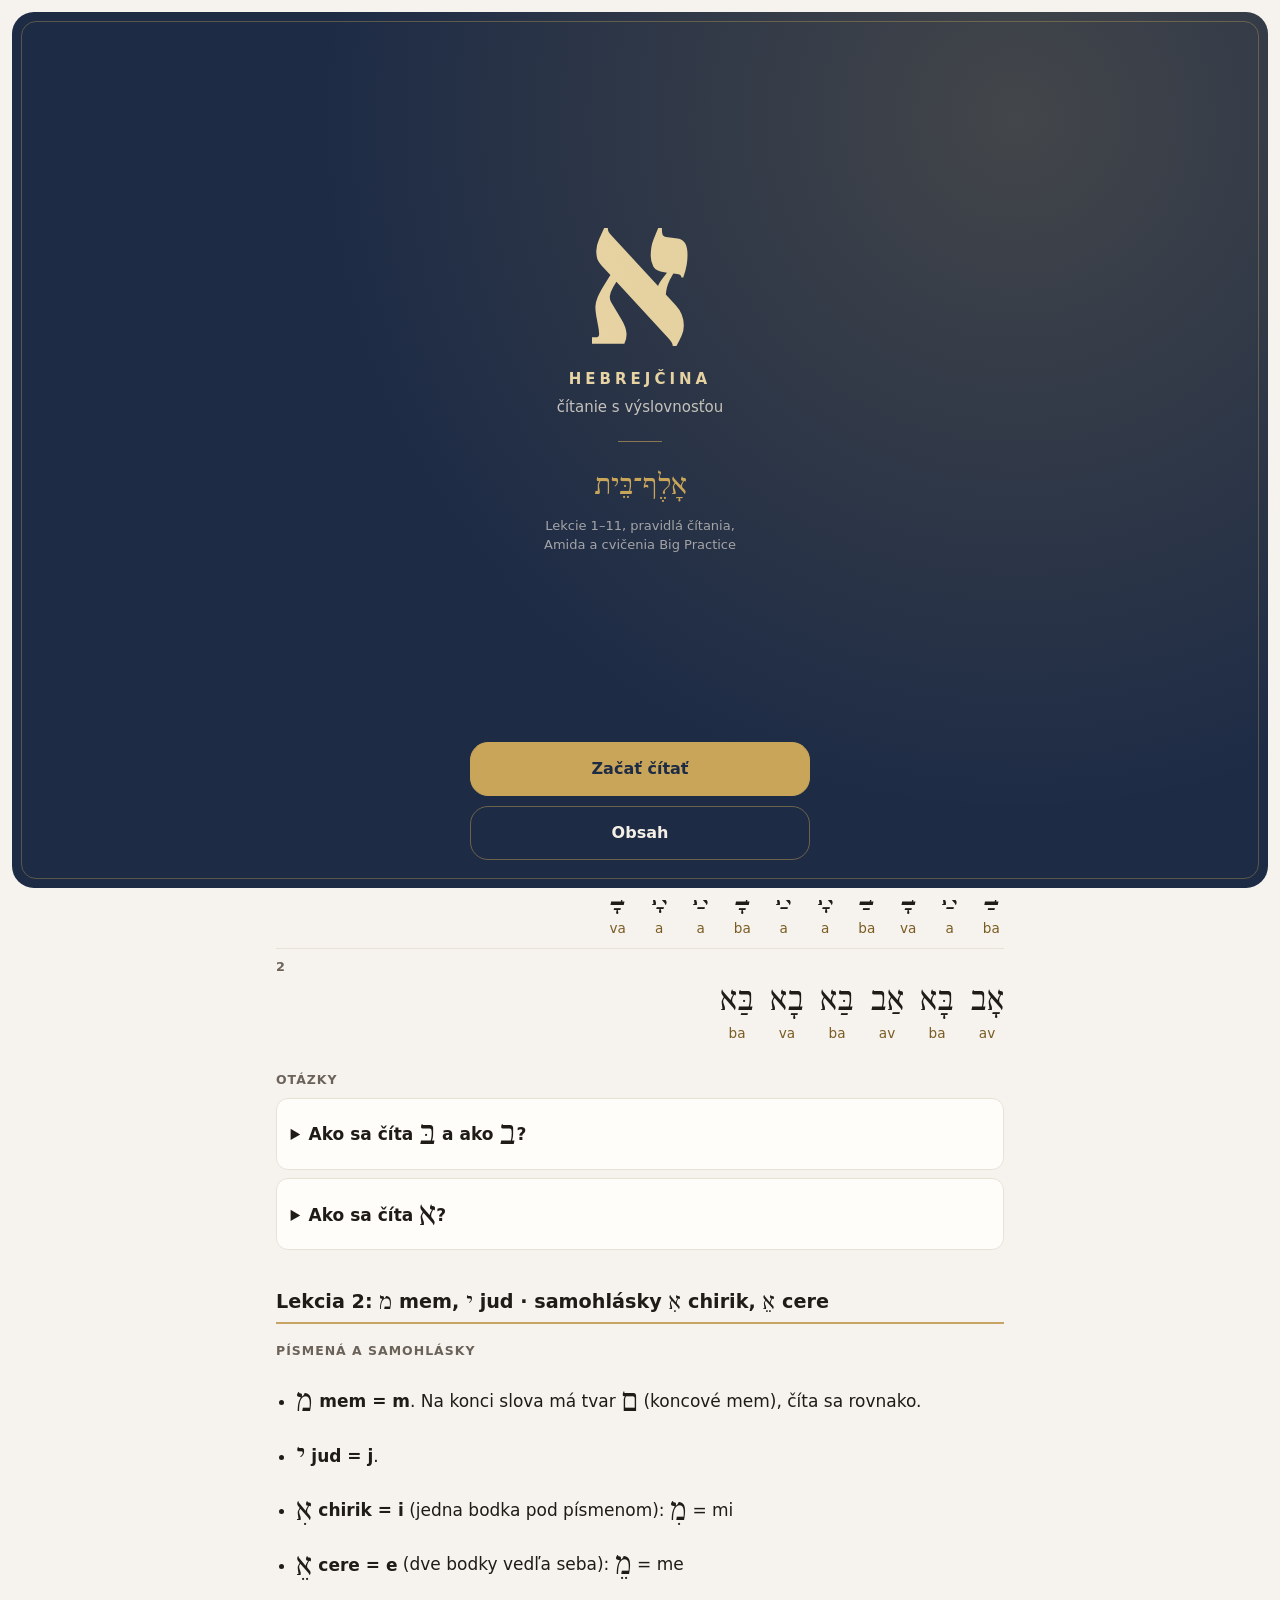
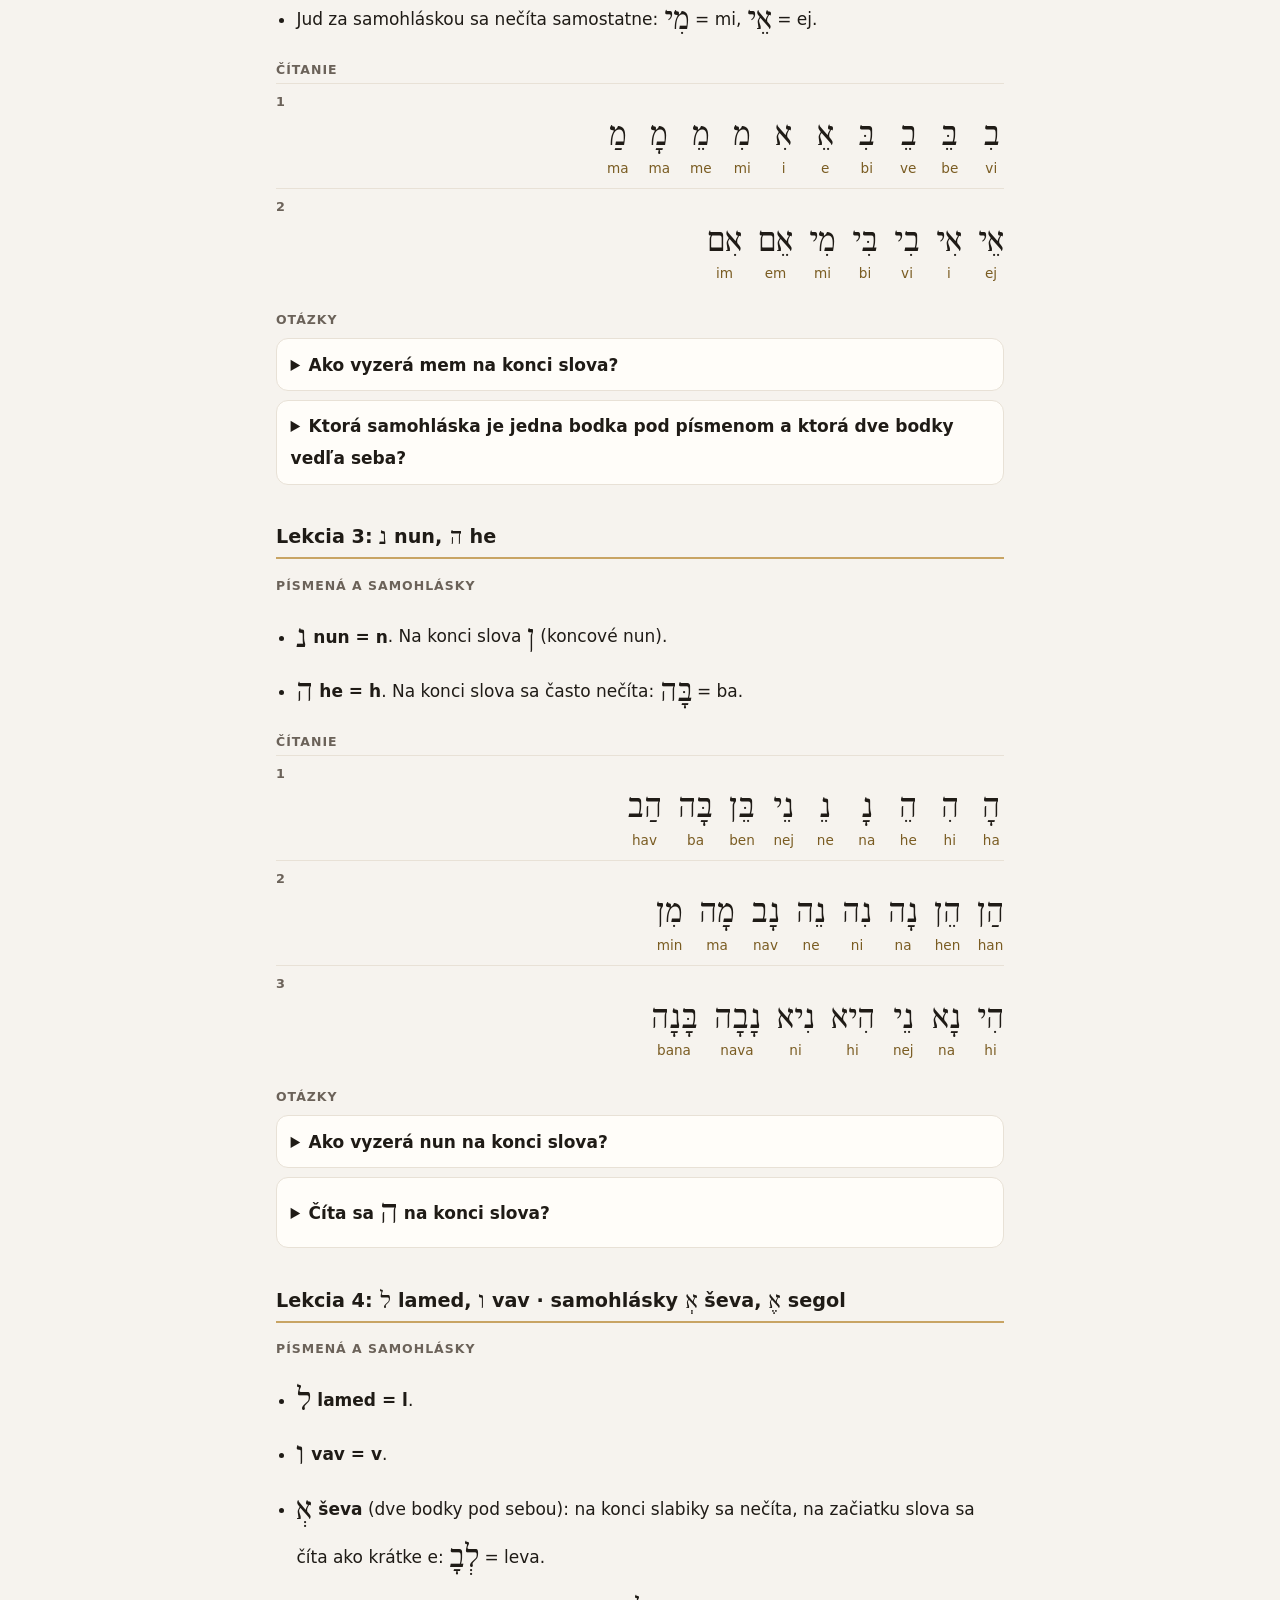
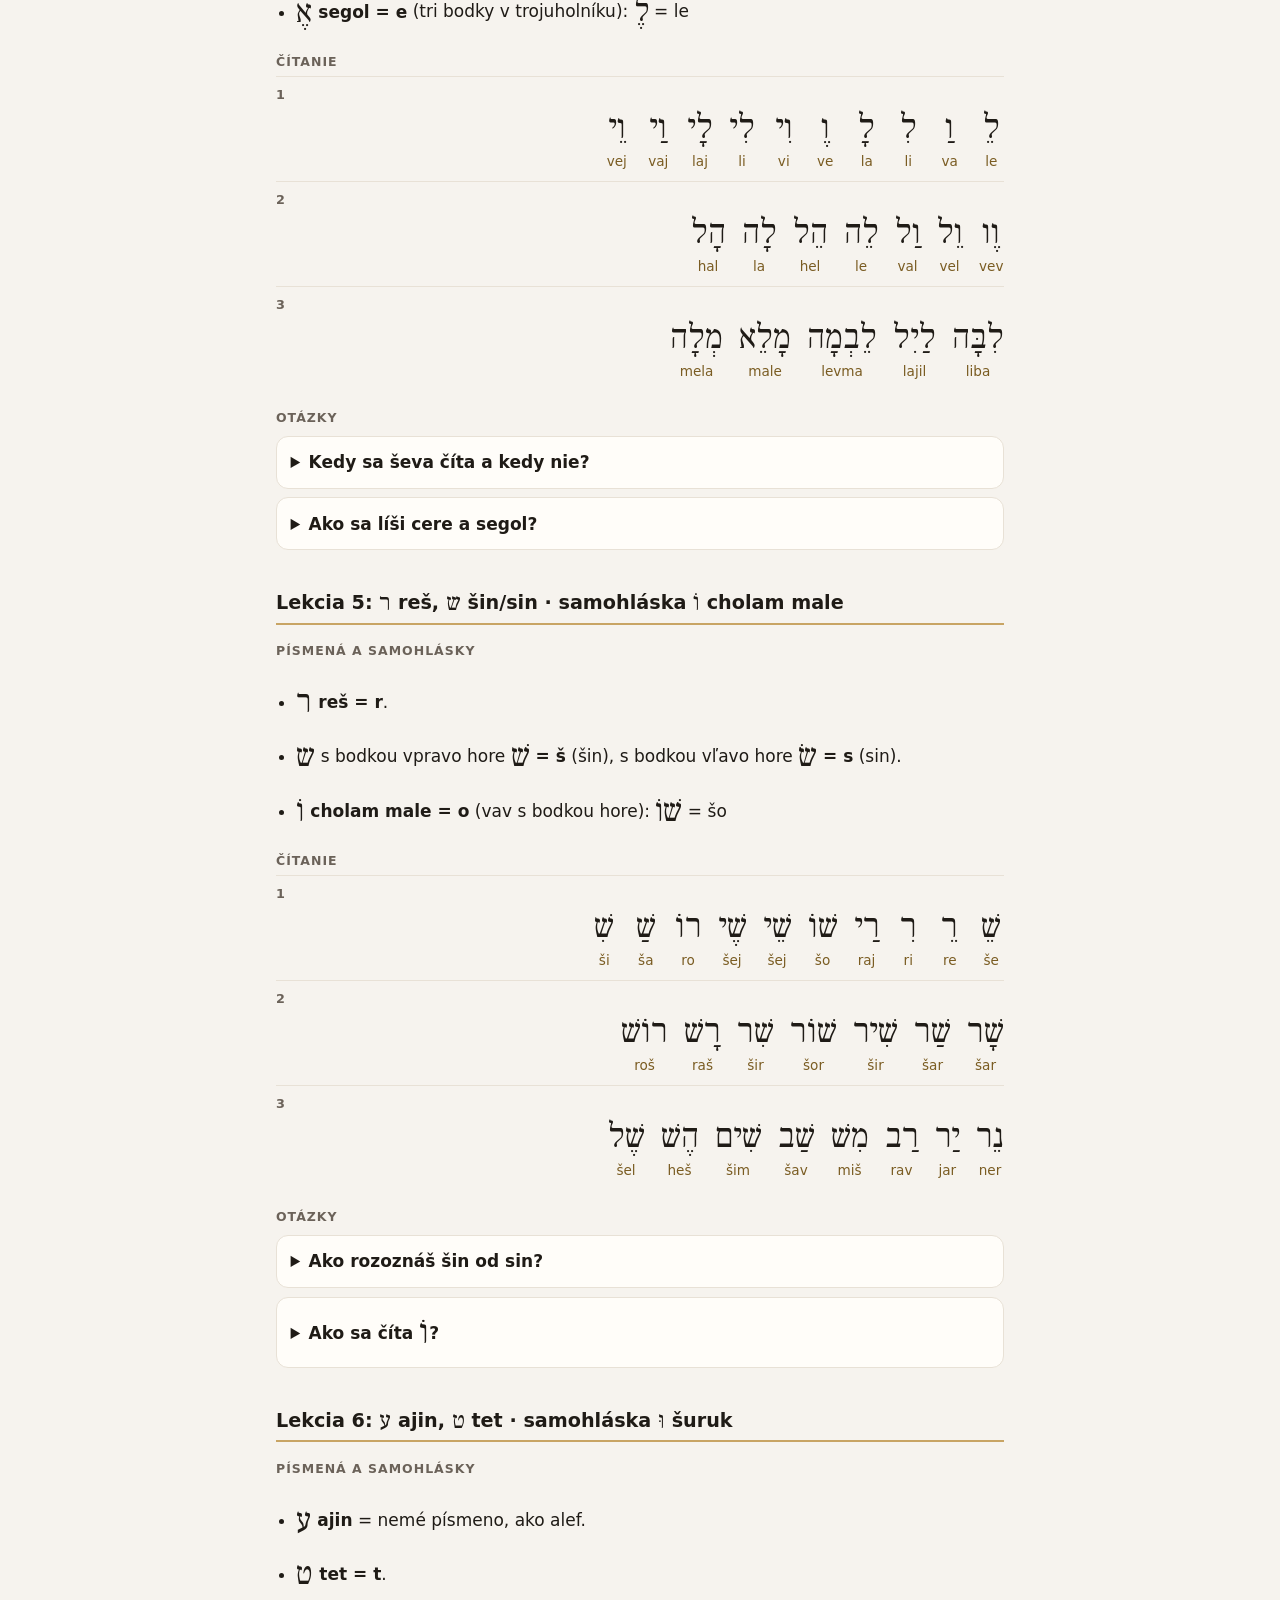
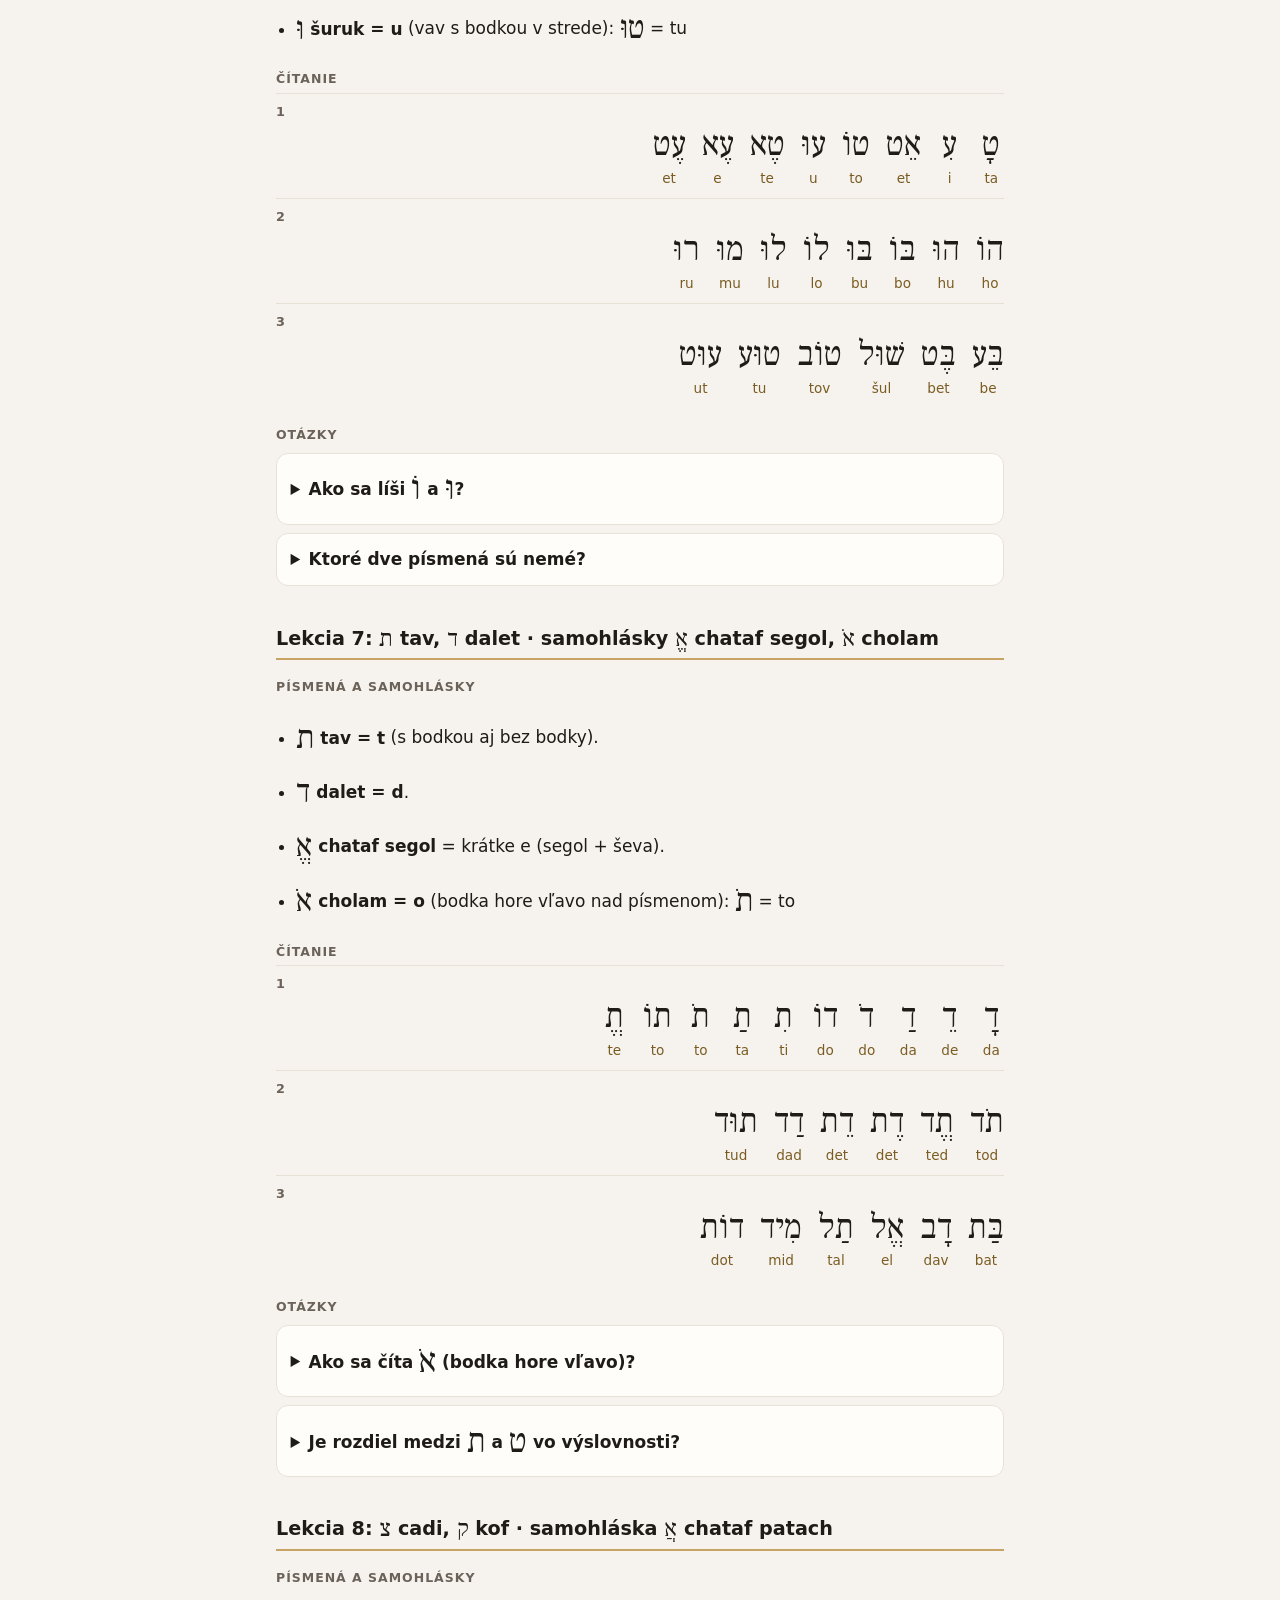
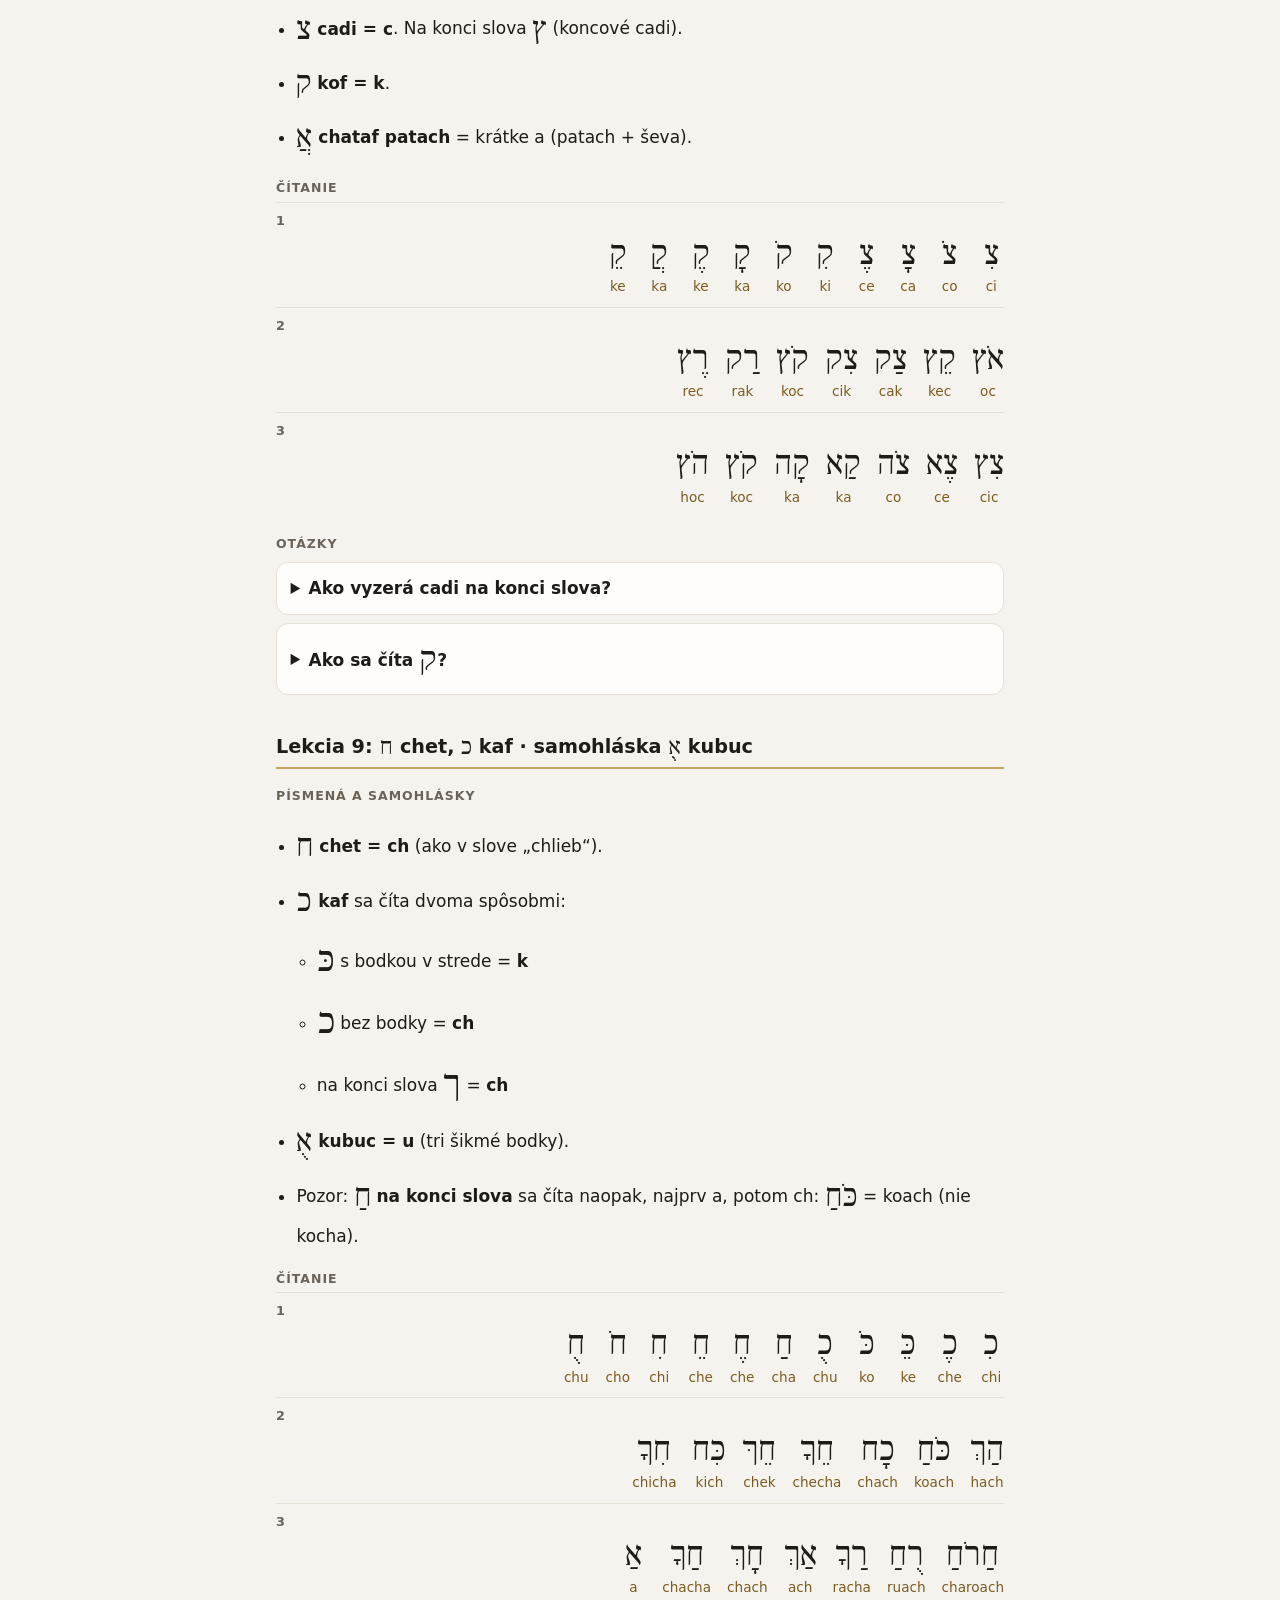
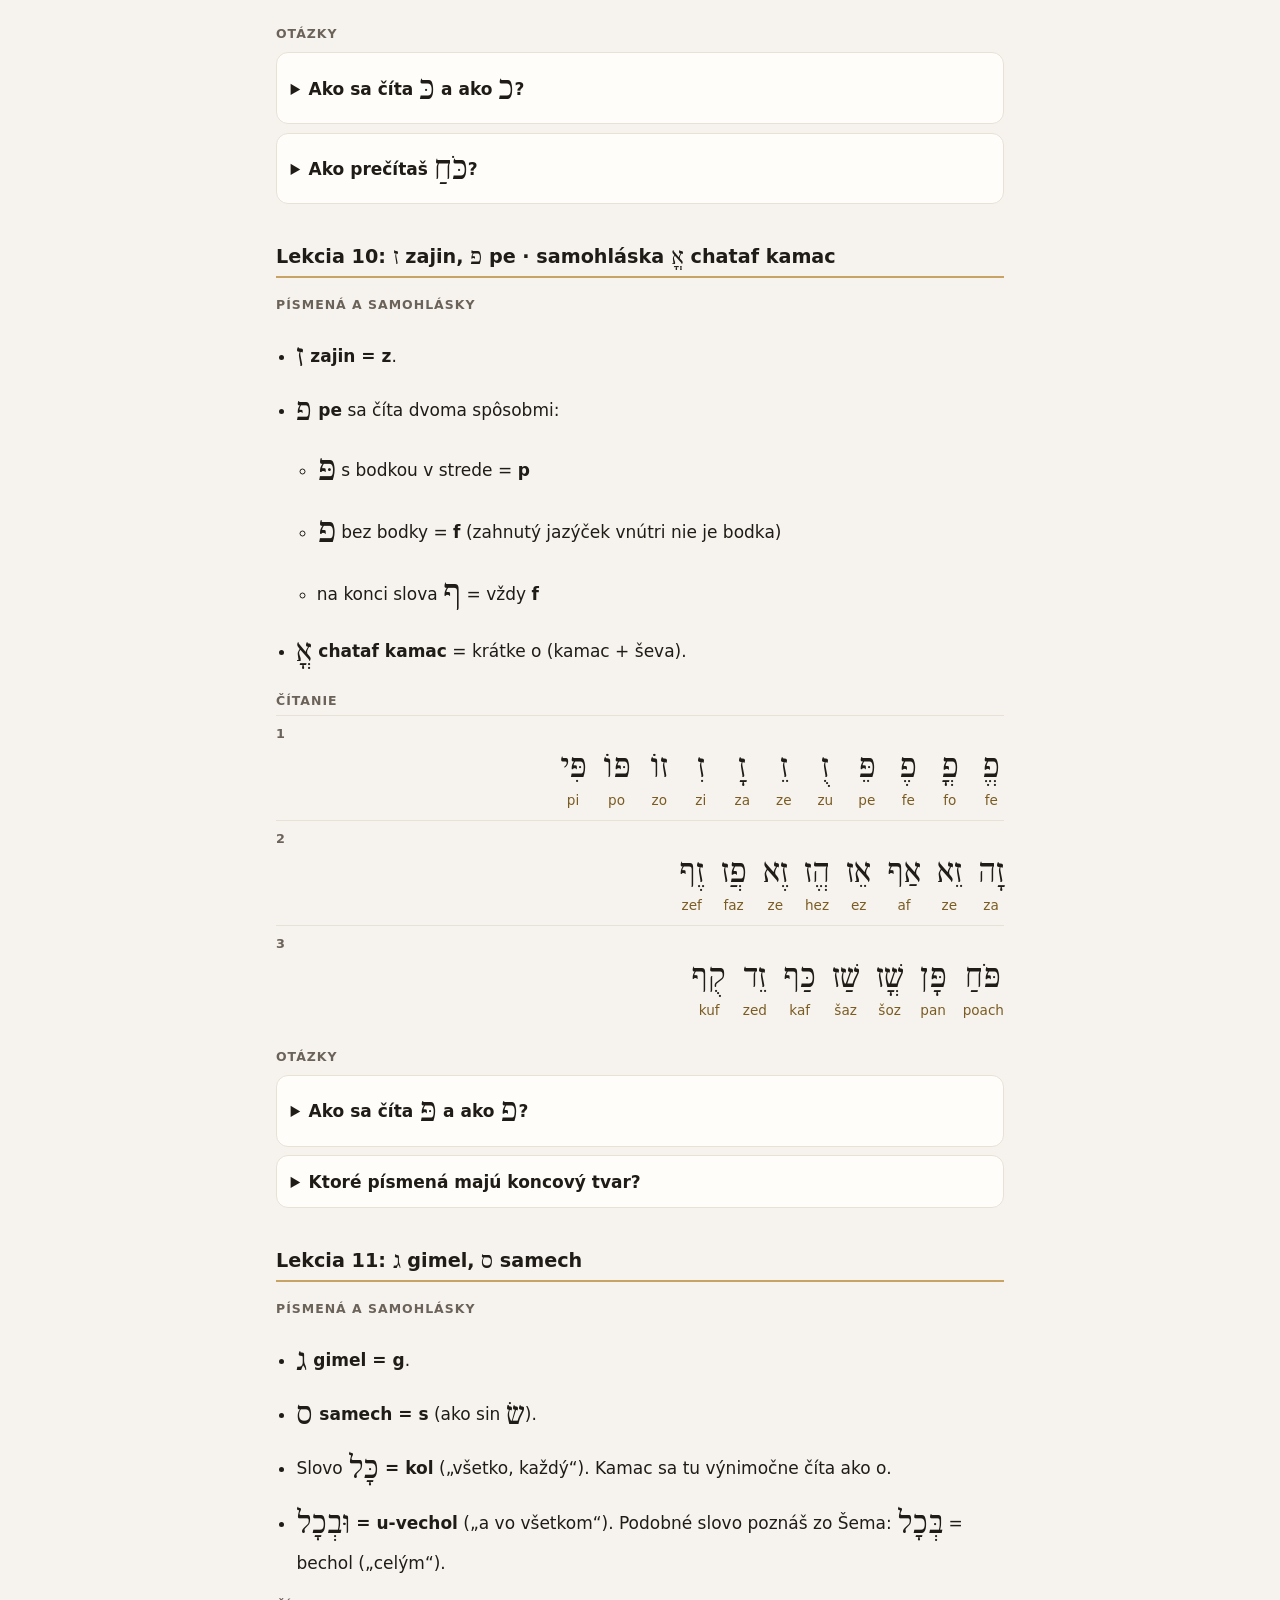
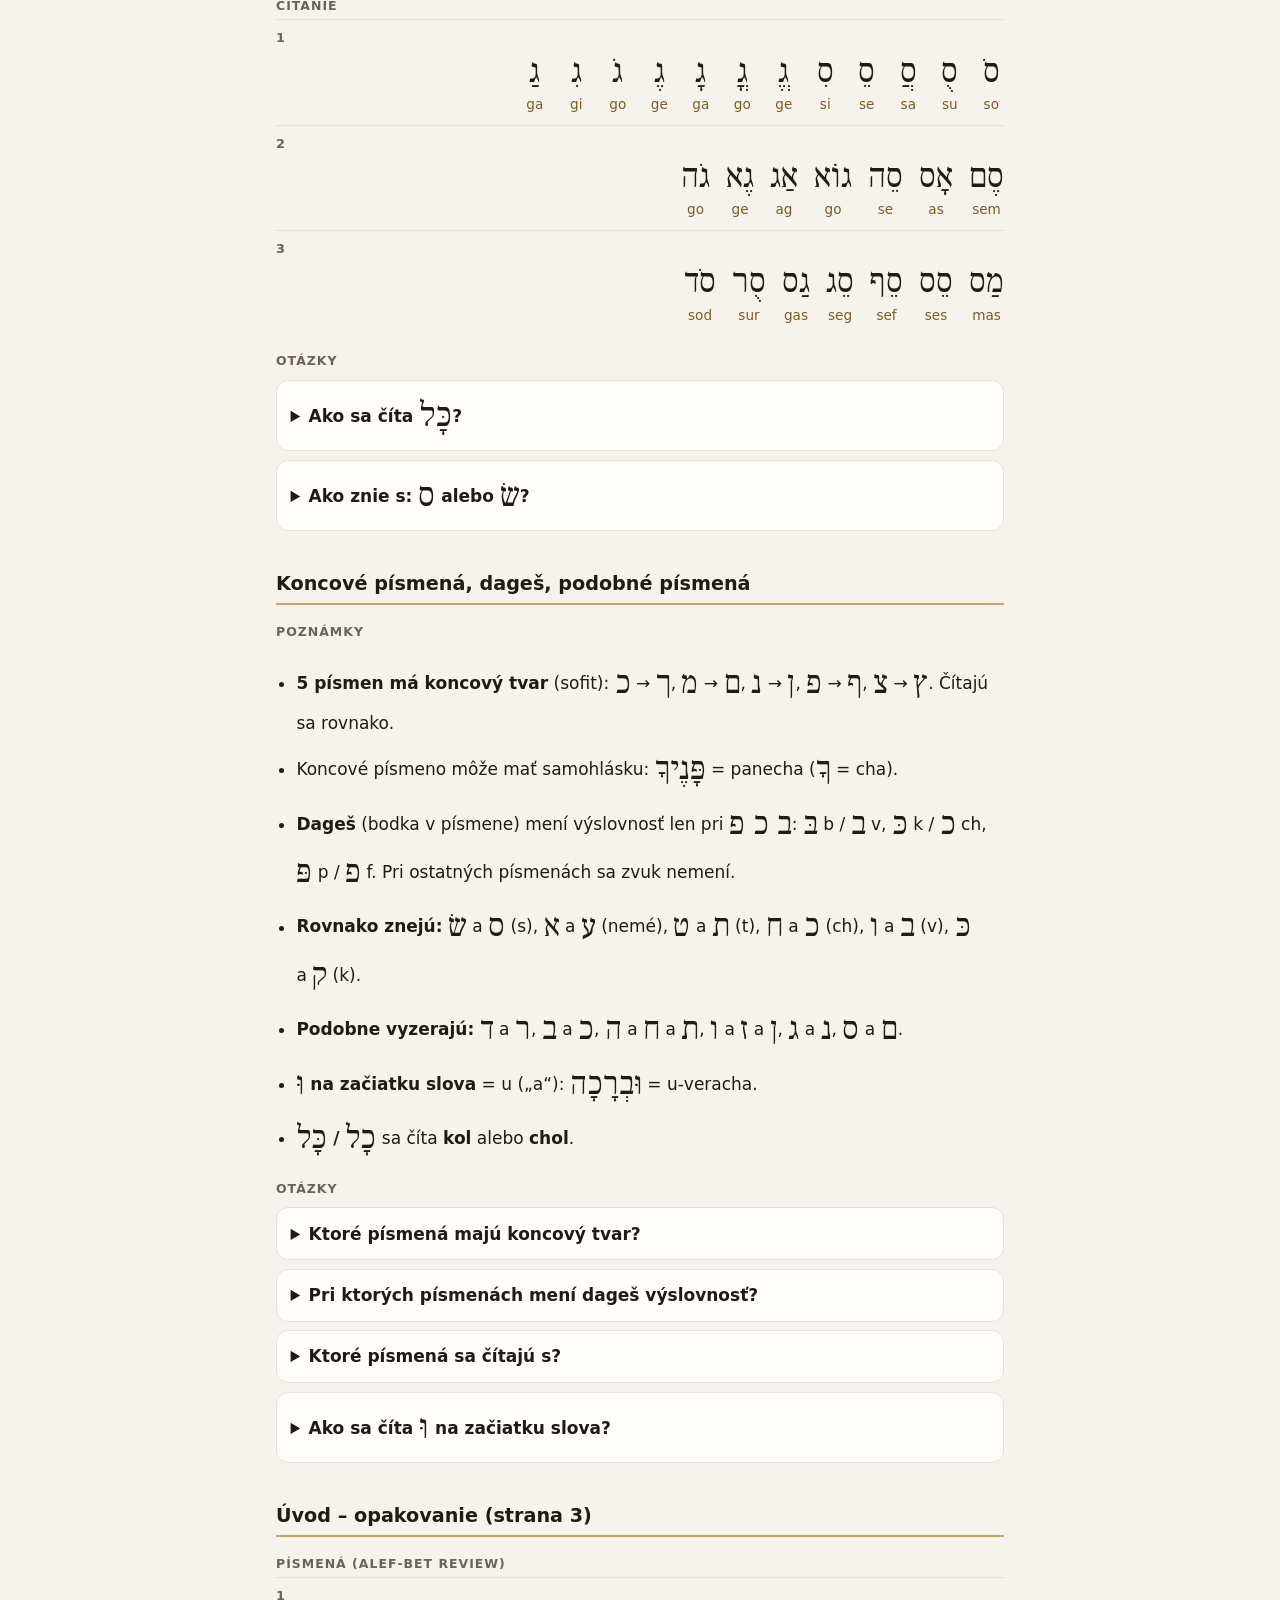
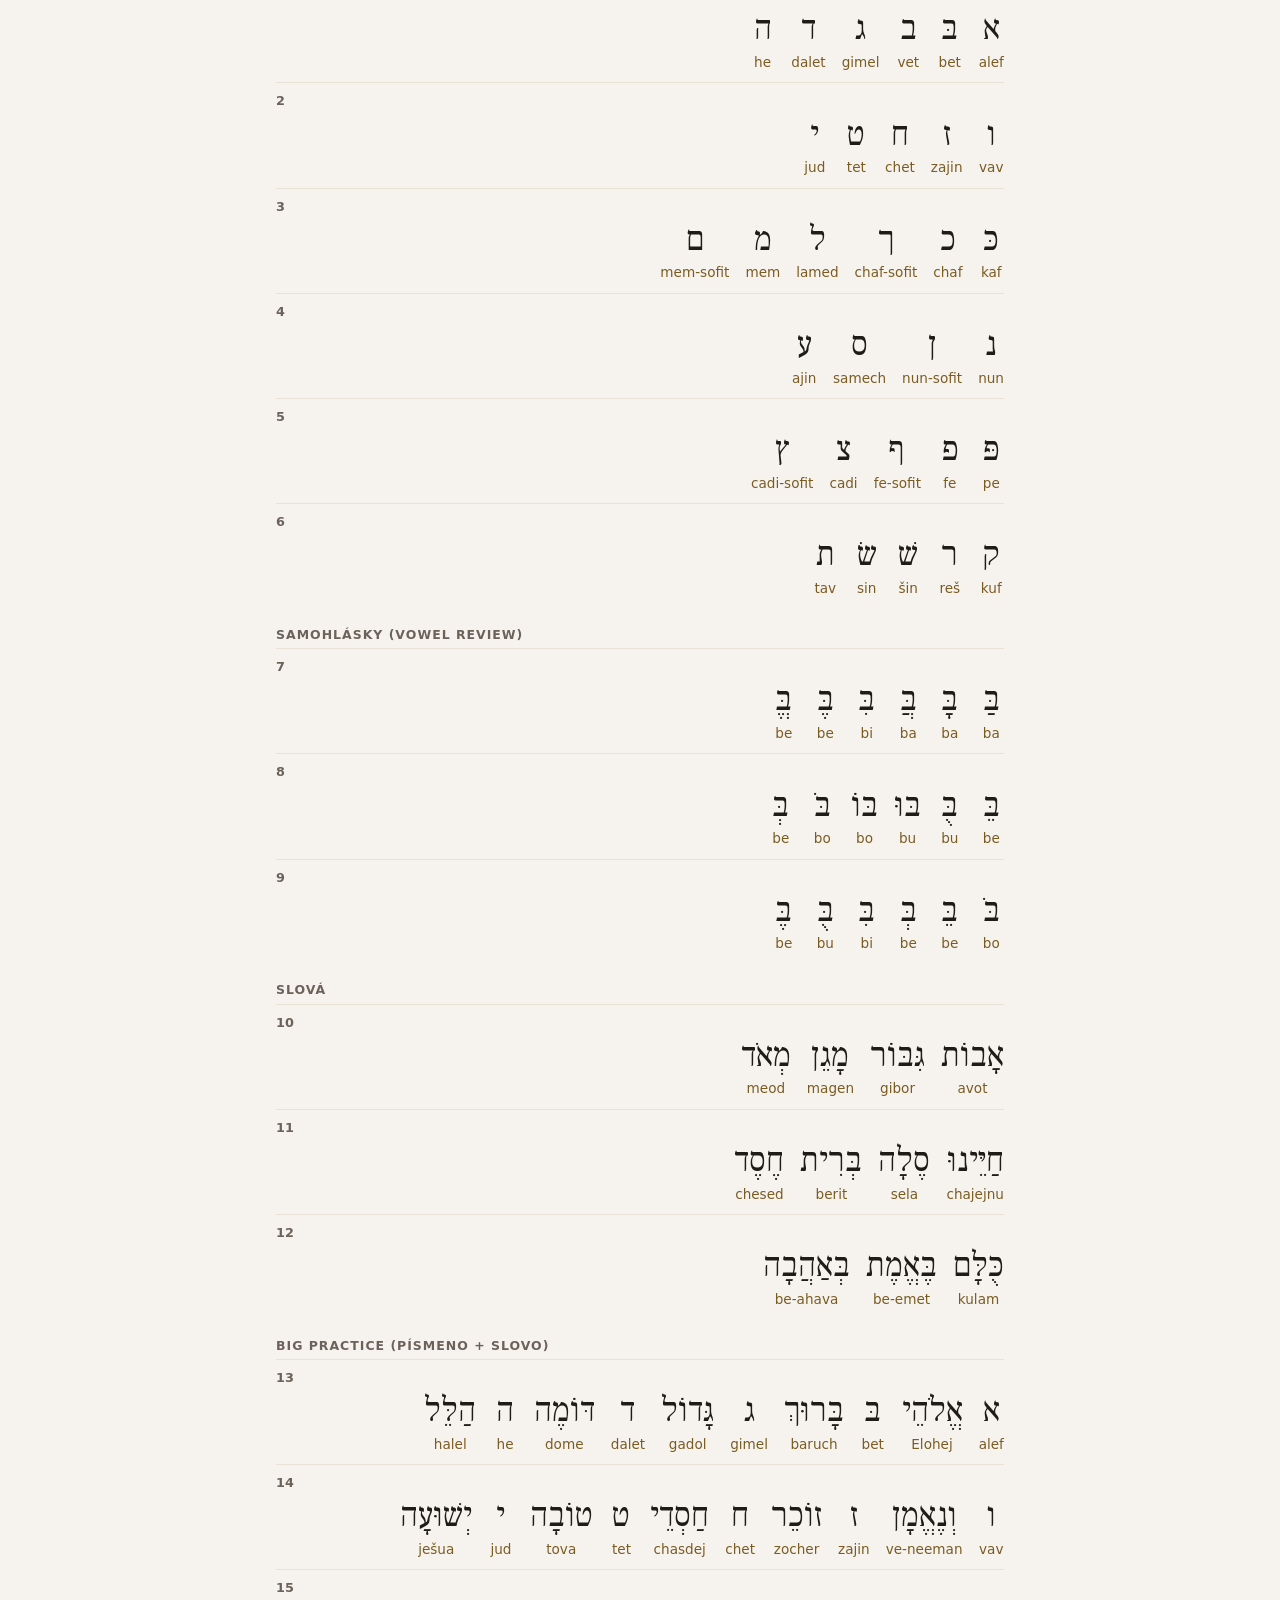
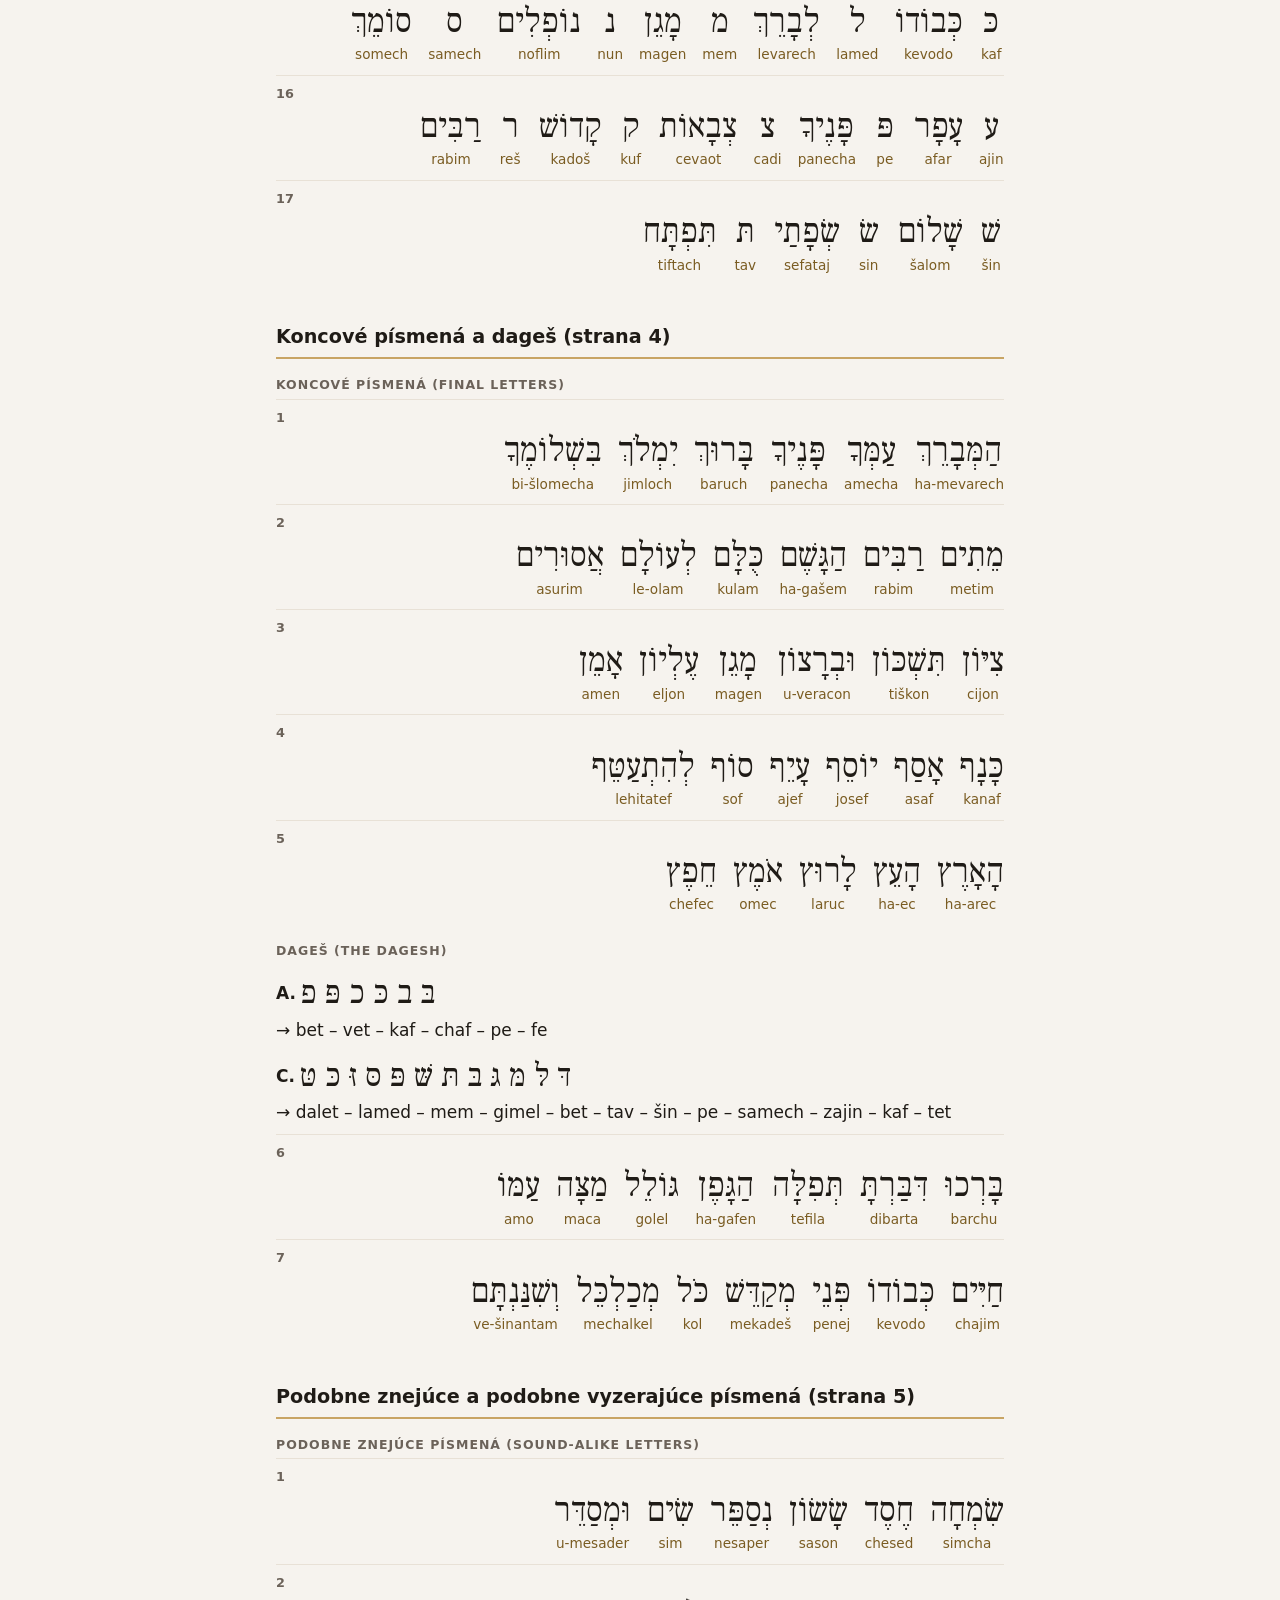
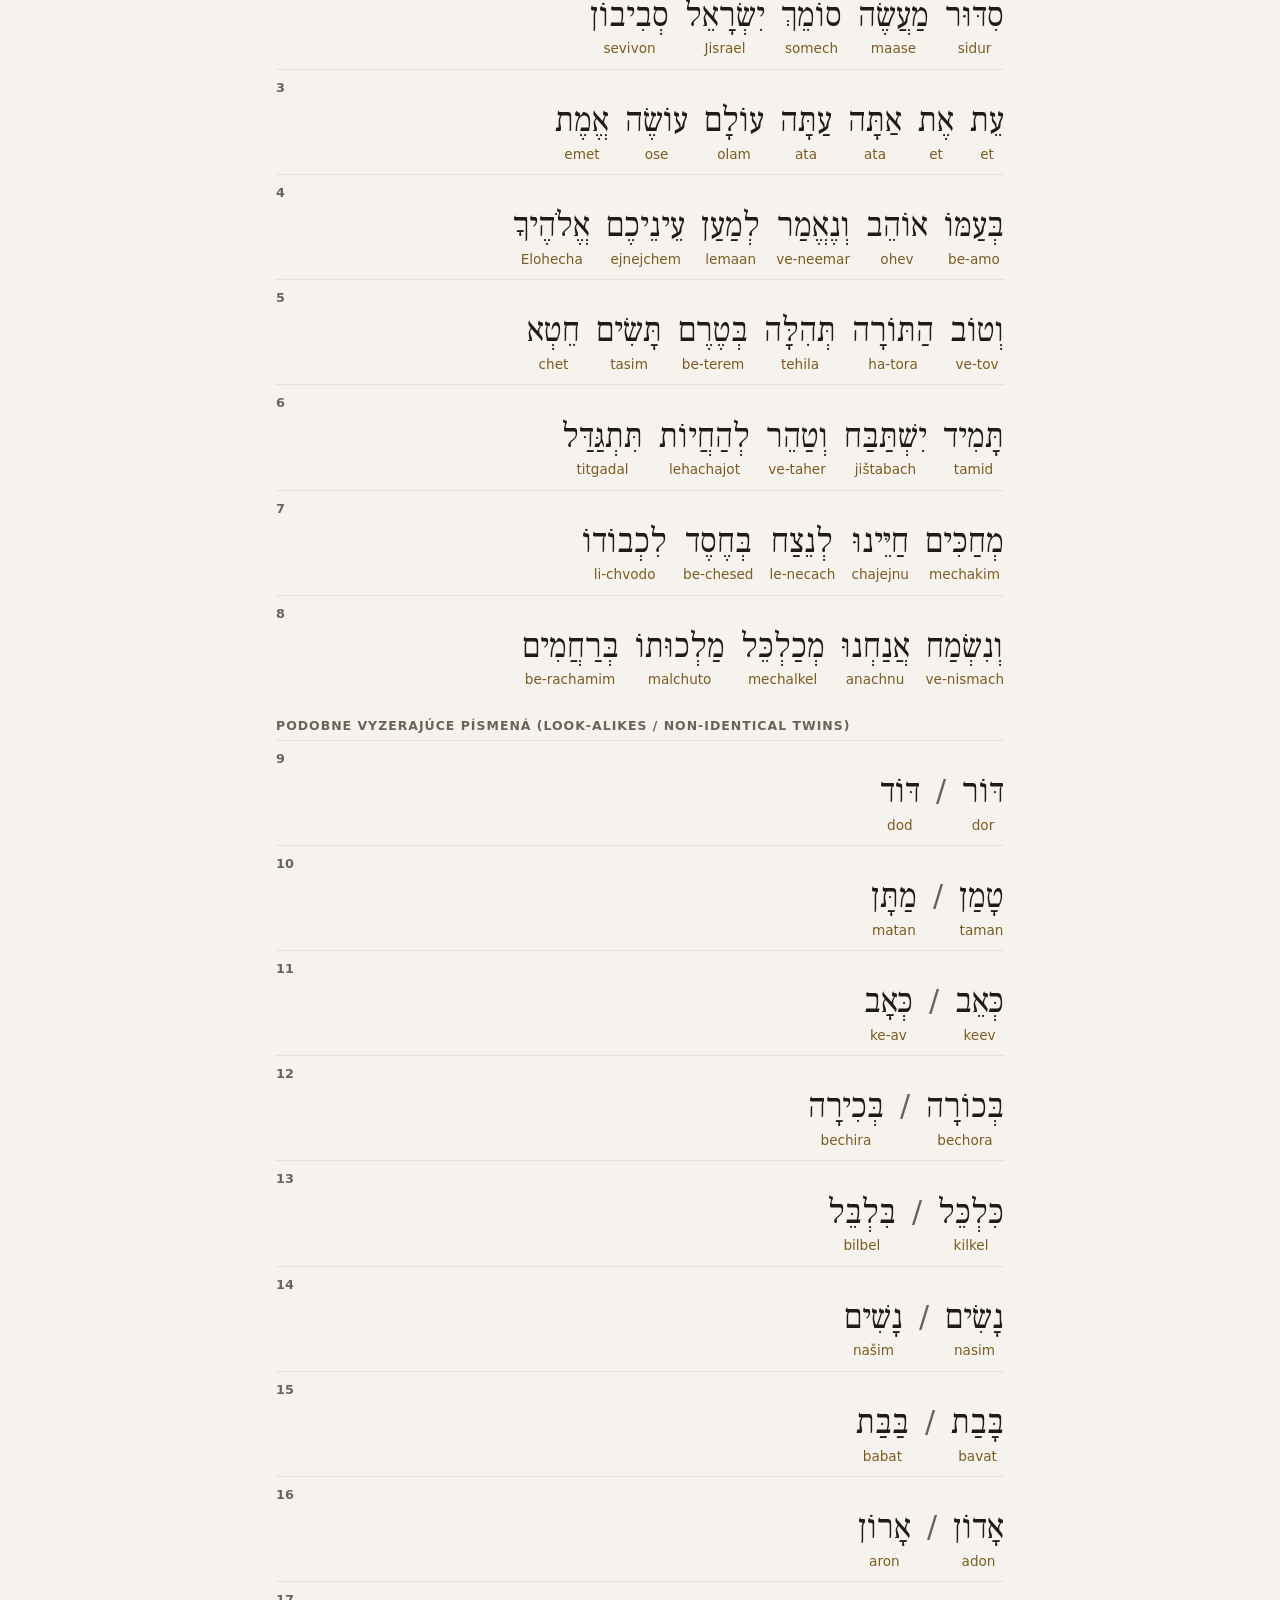
==== commit facb46c2: "Vzhľad podľa Sidur Hineni: úvodná obrazovka, lišta s ikonami, nastavenie, O aplikácii - farby a tlač" ====
--- a/index.html
+++ b/index.html
@@ -1,7 +1,7 @@
-<!DOCTYPE html><html lang="sk"><head><meta charset="utf-8"><meta name="viewport" content="width=device-width, initial-scale=1"><meta name="theme-color" content="#fbf8f2" media="(prefers-color-scheme: light)"><meta name="theme-color" content="#16140f" media="(prefers-color-scheme: dark)"><title>Hebrejčina – čítanie</title><link rel="manifest" href="manifest.webmanifest"><link rel="icon" href="icon-192.png"><link rel="apple-touch-icon" href="icon-192.png"><meta name="apple-mobile-web-app-capable" content="yes"><style>@font-face{font-family:"FR";src:url(frank-ruhl.woff) format("woff");font-display:block}
-:root{--bg:#fbf8f2;--ink:#1d1b18;--mut:#6b655c;--line:#e3dccf;--tr:#8a4b12;--card:#fff;--btn:#fff;--btnink:#1d1b18;--acc:#1d1b18}
-@media (prefers-color-scheme:dark){:root:not(.light){--bg:#16140f;--ink:#efe9dd;--mut:#a59d8f;--line:#38332a;--tr:#f0b46a;--card:#211e17;--btn:#2a261e;--btnink:#efe9dd;--acc:#efe9dd}}
-:root.dark{--bg:#16140f;--ink:#efe9dd;--mut:#a59d8f;--line:#38332a;--tr:#f0b46a;--card:#211e17;--btn:#2a261e;--btnink:#efe9dd;--acc:#efe9dd}
+<!DOCTYPE html><html lang="sk"><head><meta charset="utf-8"><meta name="viewport" content="width=device-width, initial-scale=1"><meta name="theme-color" content="#F6F3EE" media="(prefers-color-scheme: light)"><meta name="theme-color" content="#16130F" media="(prefers-color-scheme: dark)"><title>Hebrejčina – čítanie</title><link rel="manifest" href="manifest.webmanifest"><link rel="icon" href="icon-192.png"><link rel="apple-touch-icon" href="icon-192.png"><meta name="apple-mobile-web-app-capable" content="yes"><style>@font-face{font-family:"FR";src:url(frank-ruhl.woff) format("woff");font-display:block}
+:root{--bg:#F6F3EE;--ink:#1F1B16;--mut:#6B6259;--line:#E8E1D6;--tr:#7A5C22;--card:#FFFDF9;--btn:#FFFDF9;--btnink:#1F1B16;--acc:#C8A464;--pill:#F1E3C4}
+@media (prefers-color-scheme:dark){:root:not(.light){--bg:#16130F;--ink:#EDE4D3;--mut:#B8A894;--line:#2F2921;--tr:#D9B46A;--card:#1F1B16;--btn:#1F1B16;--btnink:#EDE4D3;--acc:#C8A464;--pill:#3A3022}}
+:root.dark{--bg:#16130F;--ink:#EDE4D3;--mut:#B8A894;--line:#2F2921;--tr:#D9B46A;--card:#1F1B16;--btn:#1F1B16;--btnink:#EDE4D3;--acc:#C8A464;--pill:#3A3022}
 *{box-sizing:border-box}
 html{-webkit-text-size-adjust:100%}
 body{margin:0;background:var(--bg);color:var(--ink);font-family:system-ui,-apple-system,"Segoe UI",Roboto,sans-serif;font-size:17px;line-height:1.5}
@@ -9,6 +9,13 @@
 h1{font-size:1.55rem;margin:.4em 0 .2em}
 .sub,.hint,.foot{color:var(--mut);font-size:.92rem;margin:.3em 0}
 .foot{margin-top:3em;border-top:1px solid var(--line);padding-top:.8em}
+.info{position:fixed;inset:0;z-index:20;background:rgba(20,16,10,.45);display:flex;align-items:flex-end;justify-content:center}
+.info[hidden]{display:none}
+.infoBox{background:var(--card);color:var(--ink);width:100%;max-width:560px;border-radius:20px 20px 0 0;padding:6px 22px calc(20px + var(--safe-area-inset-bottom,env(safe-area-inset-bottom,0px)));max-height:85vh;overflow:auto}
+.infoBox h2{border-bottom:0;margin:.8em 0 .3em}
+.infoBox p{line-height:1.6;font-size:.95rem}
+.infoBox a{color:var(--tr);font-weight:600;overflow-wrap:anywhere}
+.infoZ{display:block;width:100%;margin-top:16px;font:inherit;font-weight:700;padding:12px;border-radius:16px;border:1px solid var(--line);background:var(--bg);color:var(--ink);cursor:pointer}
 h2{font-size:1.2rem;margin:2em 0 .5em;padding-bottom:.25em;border-bottom:2px solid var(--acc);scroll-margin-top:64px}
 h3{font-size:.78rem;letter-spacing:.08em;text-transform:uppercase;color:var(--mut);margin:1.4em 0 .3em}
 ul{padding-left:1.2em} li{margin:.35em 0}
@@ -27,19 +34,54 @@
 .pr{color:var(--mut);font-size:.85rem;margin-top:4px}
 body.hide .w i,body.hide .pr{visibility:hidden}
 body.hide .row.show .w i,body.hide .row.show .pr{visibility:visible}
-.qa{border:1px solid var(--line);border-radius:8px;background:var(--card);margin:.5em 0;padding:.55em .8em}
+.qa{border:1px solid var(--line);border-radius:12px;background:var(--card);margin:.5em 0;padding:.55em .8em}
 .qa summary{font-weight:600;cursor:pointer}
 .qa .ans{margin-top:.4em}
-.bar{position:sticky;top:0;z-index:5;background:var(--bg);border-bottom:1px solid var(--line);padding:8px 12px;display:flex;gap:6px;flex-wrap:wrap;justify-content:center}
-.bar button{font:inherit;font-size:.92rem;font-weight:600;color:var(--btnink);-webkit-text-fill-color:var(--btnink);padding:7px 12px;border:1px solid var(--btnink);background:var(--btn);border-radius:8px;cursor:pointer;min-width:44px;min-height:40px}
 nav{position:sticky;top:57px;z-index:4;background:var(--card);border-bottom:1px solid var(--line);max-height:60vh;overflow:auto}
 nav ol{margin:0;padding:8px 16px 12px 36px;max-width:760px;margin:0 auto}
 nav a{color:var(--ink);text-decoration:none;display:block;padding:5px 0}
-@media (max-width:520px){body{font-size:16px}.bar button{padding:6px 9px}}
+@media (max-width:520px){body{font-size:16px}}
 h2 .he{font-size:1.25em;vertical-align:-0.05em;line-height:1.2}
 h2{line-height:1.5}
 .qa summary .he{font-size:calc(2em * var(--f,1))}
-</style></head><body><header class="bar"><button id="toc" type="button">Obsah</button><button id="t" type="button">Skryť výslovnosť</button><button id="m" type="button" aria-label="Menšie písmo">A−</button><button id="p" type="button" aria-label="Väčšie písmo">A+</button><button id="dk" type="button" aria-label="Nočný režim">☾</button></header><nav id="nav" hidden><ol><li><a href="#s0">Lekcia 1: א alef, ב bet · samohlásky אָ kamac, אַ patach</a></li><li><a href="#s1">Lekcia 2: מ mem, י jud · samohlásky אִ chirik, אֵ cere</a></li><li><a href="#s2">Lekcia 3: נ nun, ה he</a></li><li><a href="#s3">Lekcia 4: ל lamed, ו vav · samohlásky אְ ševa, אֶ segol</a></li><li><a href="#s4">Lekcia 5: ר reš, ש šin/sin · samohláska וֹ cholam male</a></li><li><a href="#s5">Lekcia 6: ע ajin, ט tet · samohláska וּ šuruk</a></li><li><a href="#s6">Lekcia 7: ת tav, ד dalet · samohlásky אֱ chataf segol, אֹ cholam</a></li><li><a href="#s7">Lekcia 8: צ cadi, ק kof · samohláska אֲ chataf patach</a></li><li><a href="#s8">Lekcia 9: ח chet, כ kaf · samohláska אֻ kubuc</a></li><li><a href="#s9">Lekcia 10: ז zajin, פ pe · samohláska אֳ chataf kamac</a></li><li><a href="#s10">Lekcia 11: ג gimel, ס samech</a></li><li><a href="#s11">Koncové písmená, dageš, podobné písmená</a></li><li><a href="#s12">Úvod – opakovanie (strana 3)</a></li><li><a href="#s13">Koncové písmená a dageš (strana 4)</a></li><li><a href="#s14">Podobne znejúce a podobne vyzerajúce písmená (strana 5)</a></li><li><a href="#s15">Pravidlá čítania</a></li><li><a href="#s16">Amida – čítanie po častiach</a></li><li><a href="#s17">Big Practice – strana 8: slová a frázy z Amidy</a></li><li><a href="#s18">Big Practice – strana 11: prvý riadok Amidy a frázy</a></li><li><a href="#s19">Big Practice – strana 14: slová a frázy</a></li><li><a href="#s20">Big Practice – strana 17: Gevurot (2. požehnanie Amidy) – slová a frázy</a></li><li><a href="#s21">Big Practice – strana 20: Keduša (3. požehnanie Amidy) – slová a frázy</a></li><li><a href="#s22">Big Practice – strana 23: slová a frázy zo šabatovej Amidy (Vajechulu, Ve‑šamru, Recé)</a></li><li><a href="#s23">Big Practice – strana 26: slová a frázy z Modim (požehnanie vďaky v Amide)</a></li><li><a href="#s24">Big Practice – strana 29: slová a frázy zo Sim šalom / Šalom rav</a></li><li><a href="#s25">Final Big Practice – strana 32: frázy z Amidy</a></li><li><a href="#s26">Celá abeceda</a></li><li><a href="#s27">Samohlásky</a></li></ol></nav><main><h1>Hebrejčina – čítanie</h1><p class="sub">Spracované podľa materiálov z hodín hebrejčiny (lekcie 1–11 a tabuľka abecedy). Pri čítaní si zakry riadok so šípkou, prečítaj nahlas a potom si to skontroluj. Kľúč je v jednoduchom prepise latinkou (ch, š, c, j).</p><p class="hint">Keď je výslovnosť skrytá, ťukni na riadok a ukáže sa. Otázku otvoríš ťuknutím.</p><h2 id="s0">Lekcia 1: <span class="he" lang="he">א</span> alef, <span class="he" lang="he">ב</span> bet · samohlásky <span class="he" lang="he">אָ</span> kamac, <span class="he" lang="he">אַ</span> patach</h2>
+
+/* horná lišta v štýle siduru */
+.bar{position:sticky;top:0;z-index:5;background:var(--bg);border-bottom:1px solid var(--line);display:flex;align-items:center;gap:4px;padding:6px 8px;padding-top:calc(6px + var(--safe-area-inset-top,env(safe-area-inset-top,0px)))}
+.ib{width:44px;height:44px;flex:0 0 44px;border:0;border-radius:22px;background:transparent;color:var(--ink);display:flex;align-items:center;justify-content:center;cursor:pointer;padding:0;-webkit-tap-highlight-color:transparent}
+.ib[aria-pressed="true"],.ib[aria-expanded="true"]{background:var(--pill)}
+.ib .okoZ{display:none}.ib[aria-pressed="true"] .oko{display:none}.ib[aria-pressed="true"] .okoZ{display:block}
+.aa{font-size:17px;font-weight:700;letter-spacing:-.5px}
+.tit{flex:1 1 auto;min-width:0;text-align:center}
+.tit b{display:block;font-size:15px;font-weight:600;white-space:nowrap;overflow:hidden;text-overflow:ellipsis}
+nav{top:calc(57px + var(--safe-area-inset-top,env(safe-area-inset-top,0px)))}
+/* nastavenie */
+.uchop{width:40px;height:4px;border-radius:2px;background:var(--line);margin:8px auto 0}
+.riadok{display:flex;align-items:center;justify-content:space-between;gap:12px;min-height:56px;border-bottom:1px solid var(--line);font-size:1rem}
+.riadokBtn{width:100%;font:inherit;color:var(--ink);background:none;border:0;border-bottom:1px solid var(--line);padding:0;cursor:pointer;text-align:left}
+.riadokBtn svg{color:var(--mut)}
+.dvoj{display:flex;gap:8px}
+.kruh{width:48px;height:40px;border-radius:20px;border:1px solid var(--line);background:var(--bg);color:var(--ink);font:inherit;font-weight:700;cursor:pointer}
+.prepinac{width:52px;height:32px;border-radius:16px;border:0;background:var(--line);position:relative;cursor:pointer;padding:0;transition:background .2s}
+.prepinac i{position:absolute;top:3px;left:3px;width:26px;height:26px;border-radius:13px;background:#fff;box-shadow:0 1px 3px rgba(0,0,0,.25);transition:left .2s}
+.prepinac[aria-checked="true"]{background:var(--acc)}.prepinac[aria-checked="true"] i{left:23px}
+/* úvodná obrazovka */
+.uvod{position:fixed;inset:0;z-index:30;background:var(--bg);display:flex;padding:calc(12px + var(--safe-area-inset-top,env(safe-area-inset-top,0px))) 12px calc(12px + var(--safe-area-inset-bottom,env(safe-area-inset-bottom,0px)))}
+.uvod[hidden]{display:none}
+.uvPanel{flex:1;background:#1D2B45;border-radius:22px;color:#F4EFE6;display:flex;flex-direction:column;align-items:center;justify-content:center;text-align:center;padding:28px 24px;position:relative;overflow:hidden}
+.uvPanel::before{content:"";position:absolute;inset:9px;border:1px solid rgba(201,165,90,.35);border-radius:15px;pointer-events:none}
+.uvPanel::after{content:"";position:absolute;inset:0;background:radial-gradient(circle at 80% 12%,rgba(201,165,90,.22),rgba(201,165,90,0) 55%);pointer-events:none}
+.uvAlef{display:block;height:118px;width:auto;color:#E9D6A8;margin-top:auto}
+.uvT{font-size:15px;font-weight:700;letter-spacing:4px;text-transform:uppercase;color:#E9D6A8;margin:22px 0 0;border:0;padding:0}
+.uvS{font-size:15px;color:rgba(244,239,230,.78);margin:6px 0 0}
+.uvL{width:44px;height:1px;background:rgba(201,165,90,.6);margin:22px auto}
+.uvHe{font-family:"FR","Frank Ruhl Libre",serif;font-size:30px;color:#C9A55A;margin:0;line-height:1.4}
+.uvP{font-size:13px;line-height:1.5;color:rgba(244,239,230,.62);margin:10px 0 0;max-width:260px;text-wrap:balance}
+.uvB{margin-top:auto;width:100%;max-width:340px;display:flex;flex-direction:column;gap:10px;position:relative;z-index:1}
+.uvBtn{font:inherit;font-weight:700;font-size:16px;min-height:54px;border-radius:18px;border:1px solid rgba(201,165,90,.45);background:transparent;color:#F4EFE6;cursor:pointer;display:flex;flex-direction:column;align-items:center;justify-content:center;padding:8px 16px}
+.uvHl{background:#C9A55A;border-color:#C9A55A;color:#1D2B45}
+.uvBtn small{font-size:12.5px;font-weight:500;opacity:.8;margin-top:2px;max-width:100%;white-space:nowrap;overflow:hidden;text-overflow:ellipsis}
+.uvBtn small:empty{display:none}
+</style></head><body><header class="bar"><button id="toc" class="ib" type="button" aria-label="Obsah" aria-expanded="false"><svg width="24" height="24" viewBox="0 0 24 24" fill="none" stroke="currentColor" stroke-width="2" stroke-linecap="round" stroke-linejoin="round" aria-hidden="true"><path d="M12 7v14"/><path d="M3 18a1 1 0 0 1-1-1V4a1 1 0 0 1 1-1h5a4 4 0 0 1 4 4 4 4 0 0 1 4-4h5a1 1 0 0 1 1 1v13a1 1 0 0 1-1 1h-6a3 3 0 0 0-3 3 3 3 0 0 0-3-3z"/></svg></button><div class="tit"><b id="titL">Hebrejčina – čítanie</b></div><button id="t" class="ib" type="button" aria-label="Skryť výslovnosť" aria-pressed="false"><svg class="oko" width="24" height="24" viewBox="0 0 24 24" fill="none" stroke="currentColor" stroke-width="2" stroke-linecap="round" stroke-linejoin="round" aria-hidden="true"><path d="M2.06 12.35a1 1 0 0 1 0-.7 10.75 10.75 0 0 1 19.88 0 1 1 0 0 1 0 .7 10.75 10.75 0 0 1-19.88 0"/><circle cx="12" cy="12" r="3"/></svg><svg class="okoZ" width="24" height="24" viewBox="0 0 24 24" fill="none" stroke="currentColor" stroke-width="2" stroke-linecap="round" stroke-linejoin="round" aria-hidden="true"><path d="M10.73 5.08A10.43 10.43 0 0 1 12 5c4.64 0 8.4 2.8 9.94 6.65a1 1 0 0 1 0 .7 10.8 10.8 0 0 1-1.44 2.49"/><path d="M14.08 14.16a3 3 0 0 1-4.24-4.24"/><path d="M17.48 17.5A10.75 10.75 0 0 1 2.06 12.35a1 1 0 0 1 0-.7 10.8 10.8 0 0 1 4.45-5.14"/><path d="m2 2 20 20"/></svg></button><button id="nastB" class="ib" type="button" aria-label="Nastavenie"><span class="aa">Aa</span></button></header><nav id="nav" hidden><ol><li><a href="#s0">Lekcia 1: א alef, ב bet · samohlásky אָ kamac, אַ patach</a></li><li><a href="#s1">Lekcia 2: מ mem, י jud · samohlásky אִ chirik, אֵ cere</a></li><li><a href="#s2">Lekcia 3: נ nun, ה he</a></li><li><a href="#s3">Lekcia 4: ל lamed, ו vav · samohlásky אְ ševa, אֶ segol</a></li><li><a href="#s4">Lekcia 5: ר reš, ש šin/sin · samohláska וֹ cholam male</a></li><li><a href="#s5">Lekcia 6: ע ajin, ט tet · samohláska וּ šuruk</a></li><li><a href="#s6">Lekcia 7: ת tav, ד dalet · samohlásky אֱ chataf segol, אֹ cholam</a></li><li><a href="#s7">Lekcia 8: צ cadi, ק kof · samohláska אֲ chataf patach</a></li><li><a href="#s8">Lekcia 9: ח chet, כ kaf · samohláska אֻ kubuc</a></li><li><a href="#s9">Lekcia 10: ז zajin, פ pe · samohláska אֳ chataf kamac</a></li><li><a href="#s10">Lekcia 11: ג gimel, ס samech</a></li><li><a href="#s11">Koncové písmená, dageš, podobné písmená</a></li><li><a href="#s12">Úvod – opakovanie (strana 3)</a></li><li><a href="#s13">Koncové písmená a dageš (strana 4)</a></li><li><a href="#s14">Podobne znejúce a podobne vyzerajúce písmená (strana 5)</a></li><li><a href="#s15">Pravidlá čítania</a></li><li><a href="#s16">Amida – čítanie po častiach</a></li><li><a href="#s17">Big Practice – strana 8: slová a frázy z Amidy</a></li><li><a href="#s18">Big Practice – strana 11: prvý riadok Amidy a frázy</a></li><li><a href="#s19">Big Practice – strana 14: slová a frázy</a></li><li><a href="#s20">Big Practice – strana 17: Gevurot (2. požehnanie Amidy) – slová a frázy</a></li><li><a href="#s21">Big Practice – strana 20: Keduša (3. požehnanie Amidy) – slová a frázy</a></li><li><a href="#s22">Big Practice – strana 23: slová a frázy zo šabatovej Amidy (Vajechulu, Ve‑šamru, Recé)</a></li><li><a href="#s23">Big Practice – strana 26: slová a frázy z Modim (požehnanie vďaky v Amide)</a></li><li><a href="#s24">Big Practice – strana 29: slová a frázy zo Sim šalom / Šalom rav</a></li><li><a href="#s25">Final Big Practice – strana 32: frázy z Amidy</a></li><li><a href="#s26">Celá abeceda</a></li><li><a href="#s27">Samohlásky</a></li></ol></nav><div id="nast" class="info" hidden role="dialog" aria-modal="true" aria-labelledby="nastT"><div class="infoBox"><div class="uchop"></div><h2 id="nastT">Nastavenie</h2><div class="riadok"><span>Veľkosť písma</span><span class="dvoj"><button id="m" type="button" class="kruh" aria-label="Menšie písmo">A−</button><button id="p" type="button" class="kruh" aria-label="Väčšie písmo">A+</button></span></div><div class="riadok"><span>Nočný režim</span><button id="dk" type="button" class="prepinac" role="switch" aria-checked="false" aria-label="Nočný režim"><i></i></button></div><button type="button" id="oApp" class="riadok riadokBtn"><span>O aplikácii</span><svg width="20" height="20" viewBox="0 0 24 24" fill="none" stroke="currentColor" stroke-width="2" stroke-linecap="round" aria-hidden="true"><path d="m9 6 6 6-6 6"/></svg></button><button type="button" class="infoZ" data-zavri="nast">Zavrieť</button></div></div><div id="uvod" class="uvod" role="dialog" aria-modal="true" aria-labelledby="uvT"><div class="uvPanel"><svg class="uvAlef" viewBox="35 -597 493 609" aria-hidden="true"><path transform="scale(1 -1)" fill="currentColor" d="M452 -12Q451 -2 445.5 7.5Q440 17 426 32L161 320L144 291Q130 266 127.5 247.5Q125 229 134 214L188 123Q211 84 213.0 53.5Q215 23 202 0H35V33H53Q70 33 71.5 46.5Q73 60 66 95L57 143Q52 170 52.5 191.5Q53 213 63.5 238.5Q74 264 98 303L130 354L84 404Q63 427 60.0 447.0Q57 467 57 478Q58 510 71.5 539.5Q85 569 98 597H117V591Q117 580 124.5 571.5Q132 563 145 548L376 298Q378 306 384 315Q393 330 403 342L422 366L408 368Q365 374 351.5 398.5Q338 423 338 454Q338 503 353.5 540.5Q369 578 377 597H396V584Q396 571 400.0 561.5Q404 552 427 549L476 543Q505 539 516.5 517.0Q528 495 528 457Q528 434 523.5 405.5Q519 377 506 342H497Q495 350 492.0 353.5Q489 357 475 359L455 362L449 352Q434 327 427.0 307.0Q420 287 418 271Q417 262 416 254L466 200Q487 178 498.0 150.5Q509 123 509 94Q509 66 497.5 40.5Q486 15 471 -12Z"/></svg><h1 class="uvT" id="uvT">Hebrejčina</h1><p class="uvS">čítanie s výslovnosťou</p><div class="uvL"></div><p class="uvHe" lang="he" dir="rtl">אָלֶף־בֵּית</p><p class="uvP">Lekcie 1–11, pravidlá čítania, Amida a cvičenia Big Practice</p><div class="uvB"><button type="button" id="uvDalej" class="uvBtn uvHl"><span>Začať čítať</span><small id="uvKde"></small></button><button type="button" id="uvObsah" class="uvBtn">Obsah</button></div></div></div><div id="info" class="info" hidden role="dialog" aria-modal="true" aria-labelledby="infoT"><div class="infoBox"><h2 id="infoT">O aplikácii</h2><p><b>Hebrejčina – čítanie</b>, testovacia verzia 0.1</p><p>Aplikáciu pripravil Peter Mičuda.</p><p>Cvičenia na čítanie hebrejčiny podľa materiálov z hodín: lekcie 1–11, koncové písmená a dageš, pravidlá čítania, Amida a strany Big Practice.</p><h3>Našli ste chybu?</h3><p>Ak niekde nesedí hebrejský text alebo výslovnosť, napíšte nám na <a href="mailto:sidur.hineni@gmail.com?subject=Hebrej%C4%8Dina%20%E2%80%93%20%C4%8D%C3%ADtanie%3A%20chyba">sidur.hineni@gmail.com</a>. Pomôže, keď uvediete lekciu alebo stranu a číslo riadku.</p><button type="button" id="infoZ" class="infoZ">Zavrieť</button></div></div><main><h1>Hebrejčina – čítanie</h1><p class="sub">Spracované podľa materiálov z hodín hebrejčiny (lekcie 1–11 a tabuľka abecedy). Pri čítaní si zakry riadok so šípkou, prečítaj nahlas a potom si to skontroluj. Kľúč je v jednoduchom prepise latinkou (ch, š, c, j).</p><p class="hint">Keď je výslovnosť skrytá, ťukni na riadok a ukáže sa. Otázku otvoríš ťuknutím.</p><h2 id="s0">Lekcia 1: <span class="he" lang="he">א</span> alef, <span class="he" lang="he">ב</span> bet · samohlásky <span class="he" lang="he">אָ</span> kamac, <span class="he" lang="he">אַ</span> patach</h2>
 <h3>Písmená a samohlásky</h3>
 <ul>
 <li><strong><span class="he" lang="he">א</span> alef</strong> = nemé písmeno. Samo sa nečíta, len nesie samohlásku.</li>
@@ -577,11 +619,11 @@
 <li><span class="he" lang="he">אֲ</span> chataf patach – krátke a</li>
 <li><span class="he" lang="he">אֱ</span> chataf segol – krátke e</li>
 <li><span class="he" lang="he">אֳ</span> chataf kamac – krátke o</li>
-</ul><p class="foot">Podľa materiálov z hodín hebrejčiny. Pravidlá čítania sú doplnené.</p></main><script>(function(){
+</ul><p class="foot">Podľa materiálov z hodín hebrejčiny. Pravidlá čítania sú doplnené.</p></main><script>(function(){
 var b=document.body,R=document.documentElement,btn=document.getElementById('t');
 function get(k){try{return localStorage.getItem(k)}catch(e){return null}}
 function set(k,v){try{localStorage.setItem(k,v)}catch(e){}}
-function setH(h){b.classList.toggle('hide',h);btn.textContent=h?'Ukázať výslovnosť':'Skryť výslovnosť';set('hideTr',h?'1':'0')}
+function setH(h){b.classList.toggle('hide',h);btn.setAttribute('aria-pressed',h?'true':'false');btn.setAttribute('aria-label',h?'Ukázať výslovnosť':'Skryť výslovnosť');set('hideTr',h?'1':'0')}
 setH(get('hideTr')==='1');
 btn.onclick=function(){document.querySelectorAll('.row.show').forEach(function(r){r.classList.remove('show')});setH(!b.classList.contains('hide'))};
 document.querySelectorAll('.row').forEach(function(r){r.onclick=function(){r.classList.toggle('show')}});
@@ -593,9 +635,39 @@
 var mq=window.matchMedia&&window.matchMedia('(prefers-color-scheme: dark)');
 function isDark(){return R.classList.contains('dark')||(!R.classList.contains('light')&&mq&&mq.matches)}
 var th=get('theme');if(th==='dark')R.classList.add('dark');if(th==='light')R.classList.add('light');
-document.getElementById('dk').onclick=function(){var d=!isDark();R.classList.remove('dark','light');R.classList.add(d?'dark':'light');set('theme',d?'dark':'light')};
+var dk=document.getElementById('dk');function dkStav(){dk.setAttribute('aria-checked',isDark()?'true':'false')}dkStav();if(mq&&mq.addEventListener)mq.addEventListener('change',dkStav);
+var CP=(window.Capacitor&&window.Capacitor.Plugins)||{};
+function lista(){try{if(CP.SystemBars)CP.SystemBars.setStyle({style:isDark()?'DARK':'LIGHT'})}catch(e){}}lista();if(mq&&mq.addEventListener)mq.addEventListener('change',lista);
+dk.onclick=function(){var d=!isDark();R.classList.remove('dark','light');R.classList.add(d?'dark':'light');set('theme',d?'dark':'light');dkStav();lista()};
 var nav=document.getElementById('nav');
-document.getElementById('toc').onclick=function(){nav.hidden=!nav.hidden};
-nav.addEventListener('click',function(e){if(e.target.tagName==='A')nav.hidden=true});
+var toc=document.getElementById('toc');function navStav(){toc.setAttribute('aria-expanded',nav.hidden?'false':'true')}
+toc.onclick=function(){nav.hidden=!nav.hidden;navStav()};
+var info=document.getElementById('info');
+function zavriInfo(){info.hidden=true}
+var nast=document.getElementById('nast');
+document.getElementById('nastB').onclick=function(){nav.hidden=true;navStav();nast.hidden=false};
+document.getElementById('oApp').onclick=function(){nast.hidden=true;info.hidden=false};
+document.querySelector('[data-zavri=nast]').onclick=function(){nast.hidden=true};
+nast.addEventListener('click',function(e){if(e.target===nast)nast.hidden=true});
+document.getElementById('infoZ').onclick=zavriInfo;
+info.addEventListener('click',function(e){if(e.target===info)zavriInfo()});
+document.addEventListener('keydown',function(e){if(e.key==='Escape'){if(!info.hidden)zavriInfo();else if(!nast.hidden)nast.hidden=true;}});
+
+var H=[].slice.call(document.querySelectorAll('main h2[id]')),titL=document.getElementById('titL');
+function kratko(h){var t=h.textContent.replace(/\s+/g,' ').trim();var i=t.indexOf(':');if(i>0&&/^(Lekcia|Big Practice|Final)/.test(t))t=t.slice(0,i);return t.replace('Big Practice – strana','Big Practice · s.').replace('Final Big Practice – strana','Final Big Practice · s.')}
+var akt=null,cakaj=0;
+function zistiAkt(){var y=59,a=null;for(var i=0;i<H.length;i++){if(H[i].getBoundingClientRect().top<=y+4)a=H[i];else break}
+  if(a!==akt){akt=a;titL.textContent=a?kratko(a):'Hebrejčina – čítanie'}}
+window.addEventListener('scroll',function(){if(cakaj)return;cakaj=requestAnimationFrame(function(){cakaj=0;zistiAkt();if(uvod.hidden){set('poz',String(Math.round(scrollY)));set('pozT',akt?kratko(akt):'')}})},{passive:true});
+var uvod=document.getElementById('uvod'),poz=parseInt(get('poz')||'0',10)||0,pozT=get('pozT')||'';
+if(poz>200&&pozT){document.querySelector('#uvDalej span').textContent='Pokračovať';document.getElementById('uvKde').textContent=pozT}
+document.getElementById('uvDalej').onclick=function(){uvod.hidden=true;if(poz>200)scrollTo(0,poz);zistiAkt()};
+document.getElementById('uvObsah').onclick=function(){uvod.hidden=true;nav.hidden=false;navStav()};
+zistiAkt();
+// tlačidlo Späť v Android aplikácii: zavrie otvorené okno, inak skončí
+window.hinSpat=function(){if(!info.hidden){zavriInfo();return true}if(!nast.hidden){nast.hidden=true;return true}if(!nav.hidden){nav.hidden=true;navStav();return true}return false};
+try{if(CP.App&&CP.App.addListener)CP.App.addListener('backButton',function(){if(!window.hinSpat()){try{CP.App.exitApp()}catch(e){}}})}catch(e){}
+try{if(CP.KeepAwake)CP.KeepAwake.keepAwake()}catch(e){}
+nav.addEventListener('click',function(e){if(e.target.tagName==='A'){nav.hidden=true;navStav()}});
 })();
-;if("serviceWorker" in navigator){navigator.serviceWorker.register("sw.js")}</script></body></html>+;if("serviceWorker" in navigator&&!window.Capacitor&&location.protocol==="https:"){navigator.serviceWorker.register("sw.js")}</script></body></html>
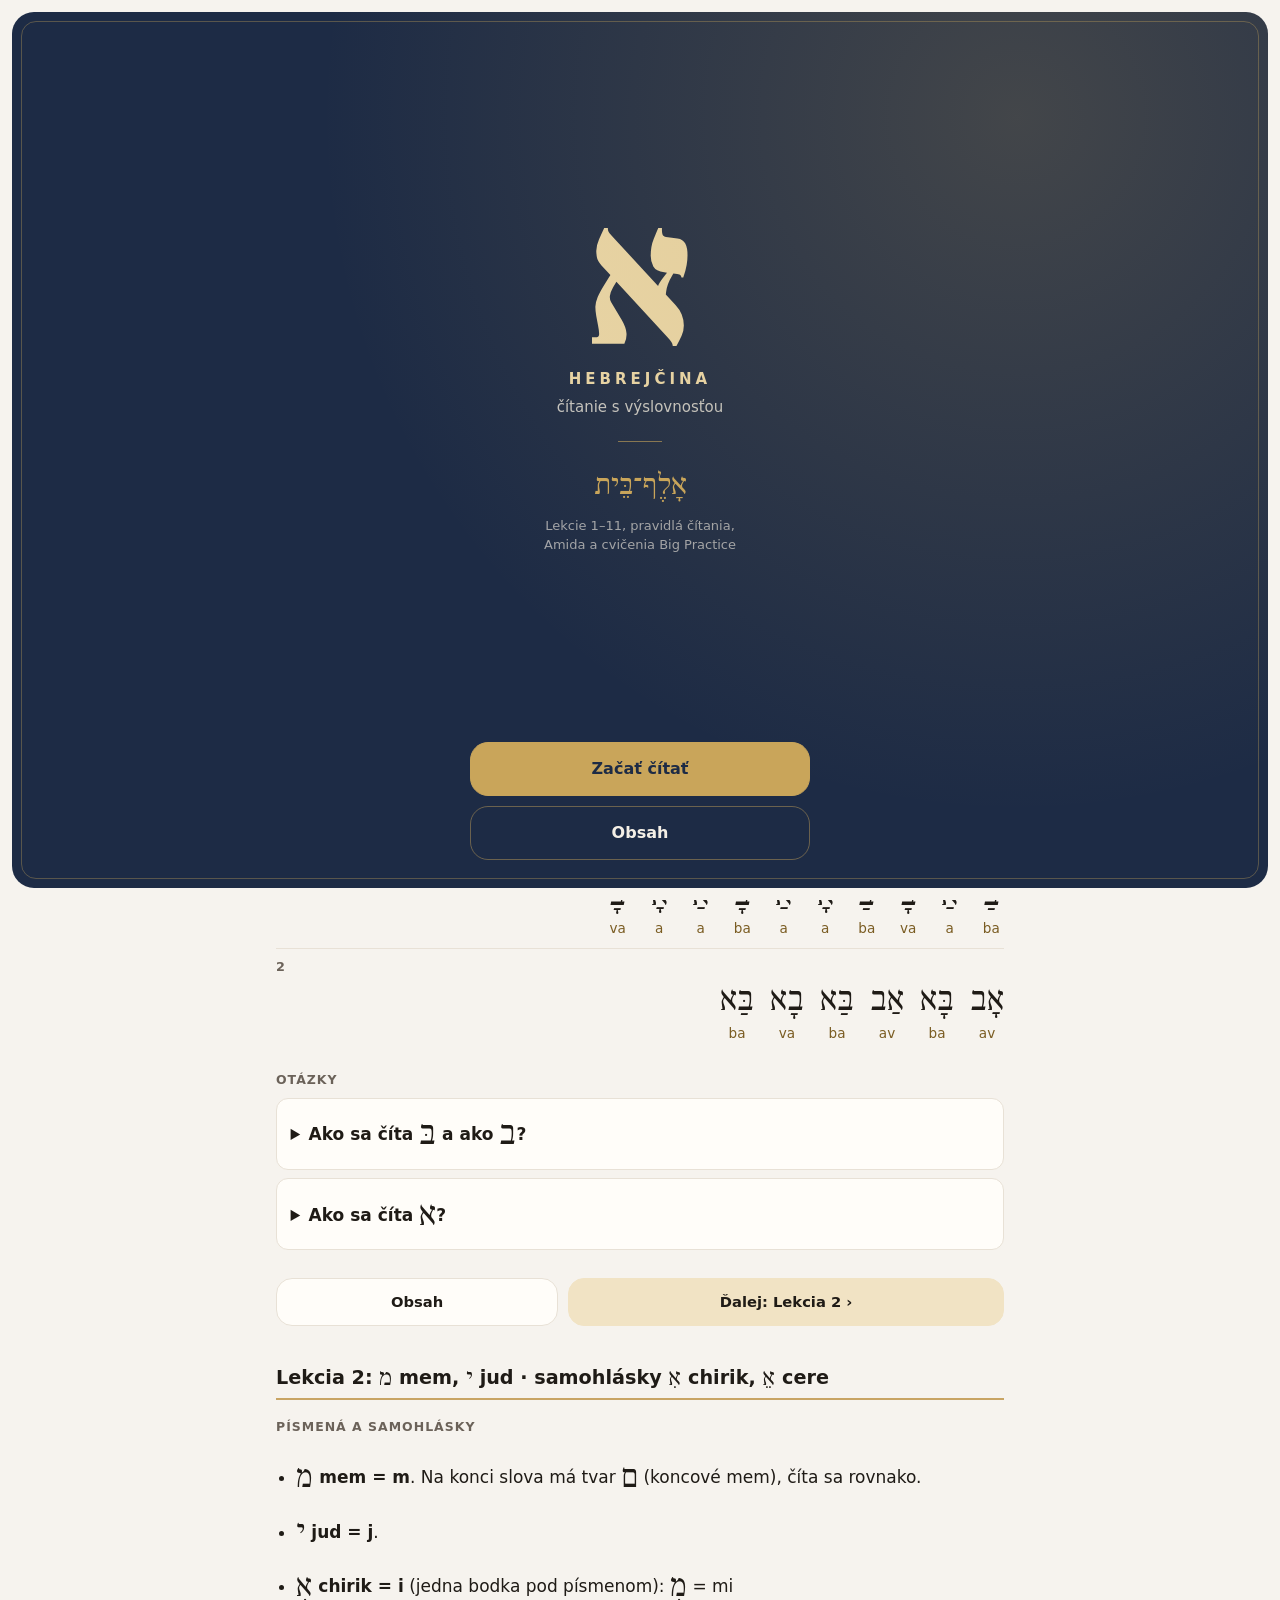
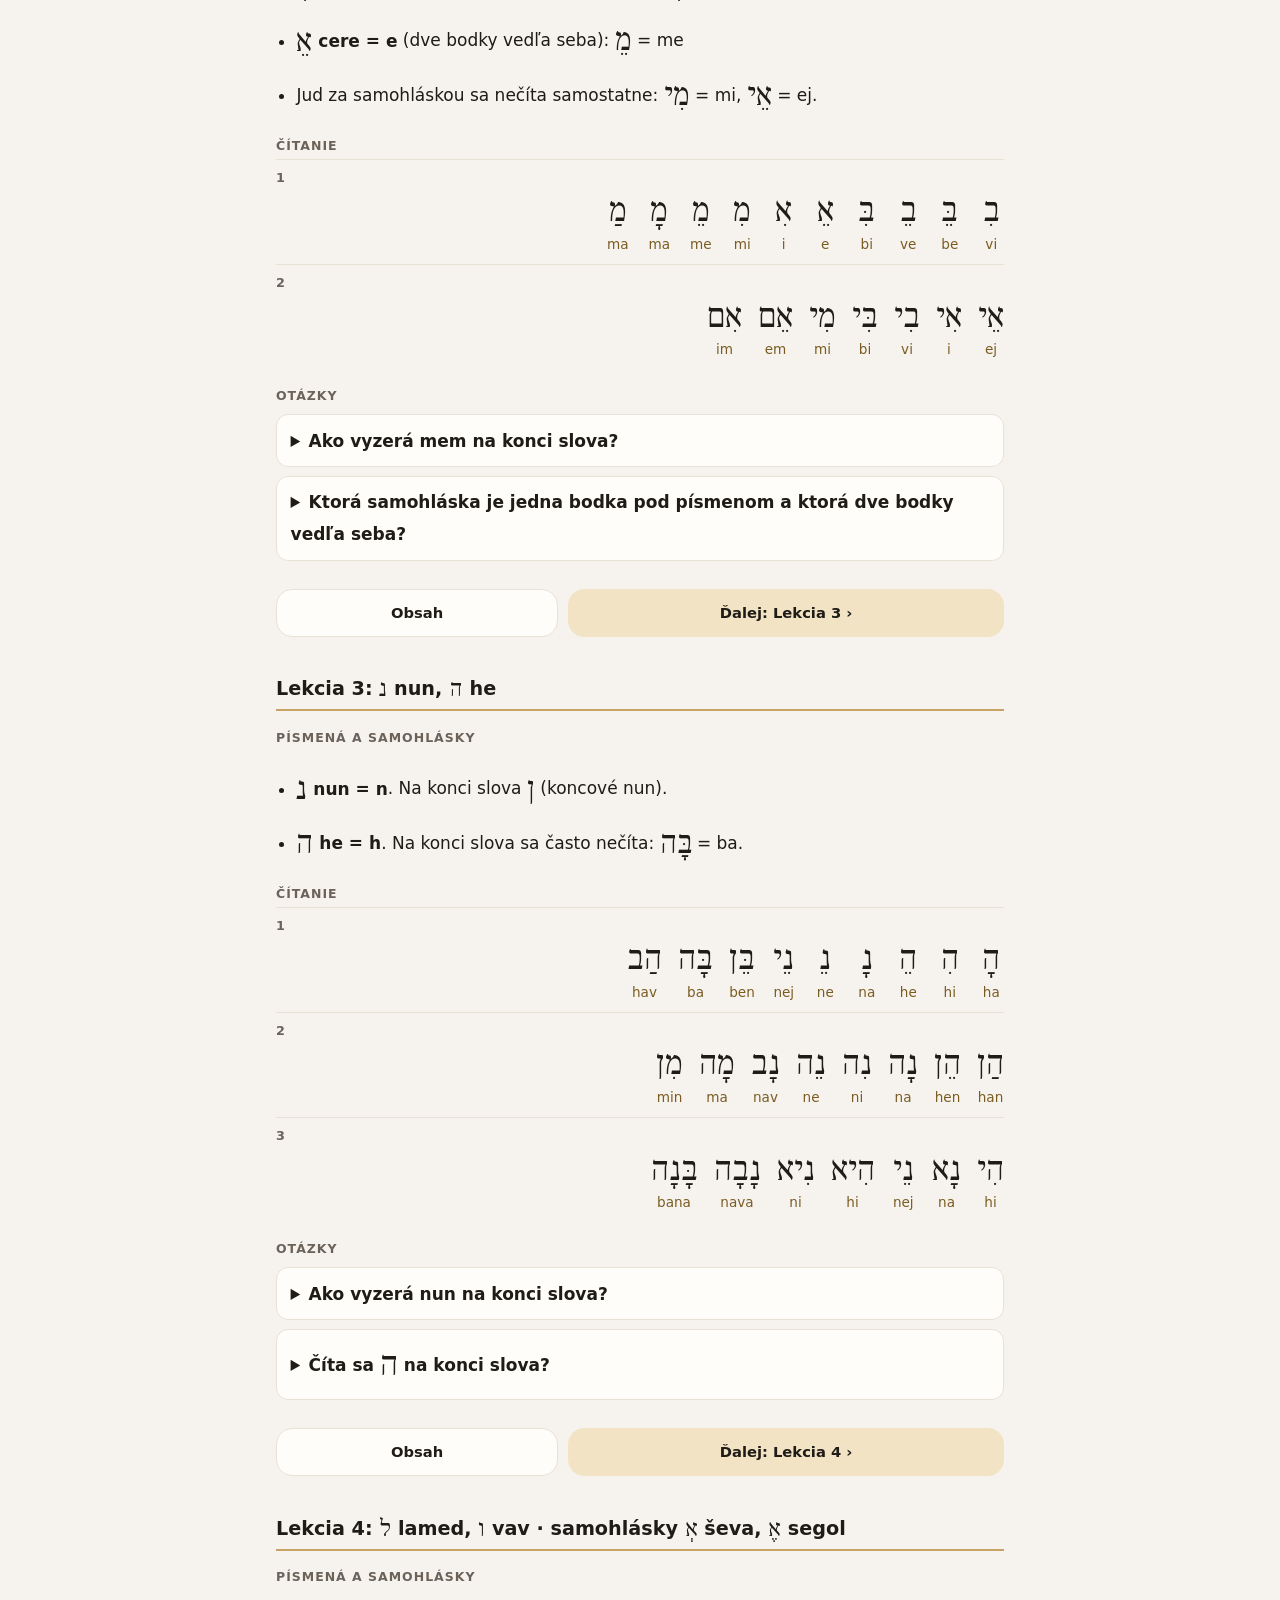
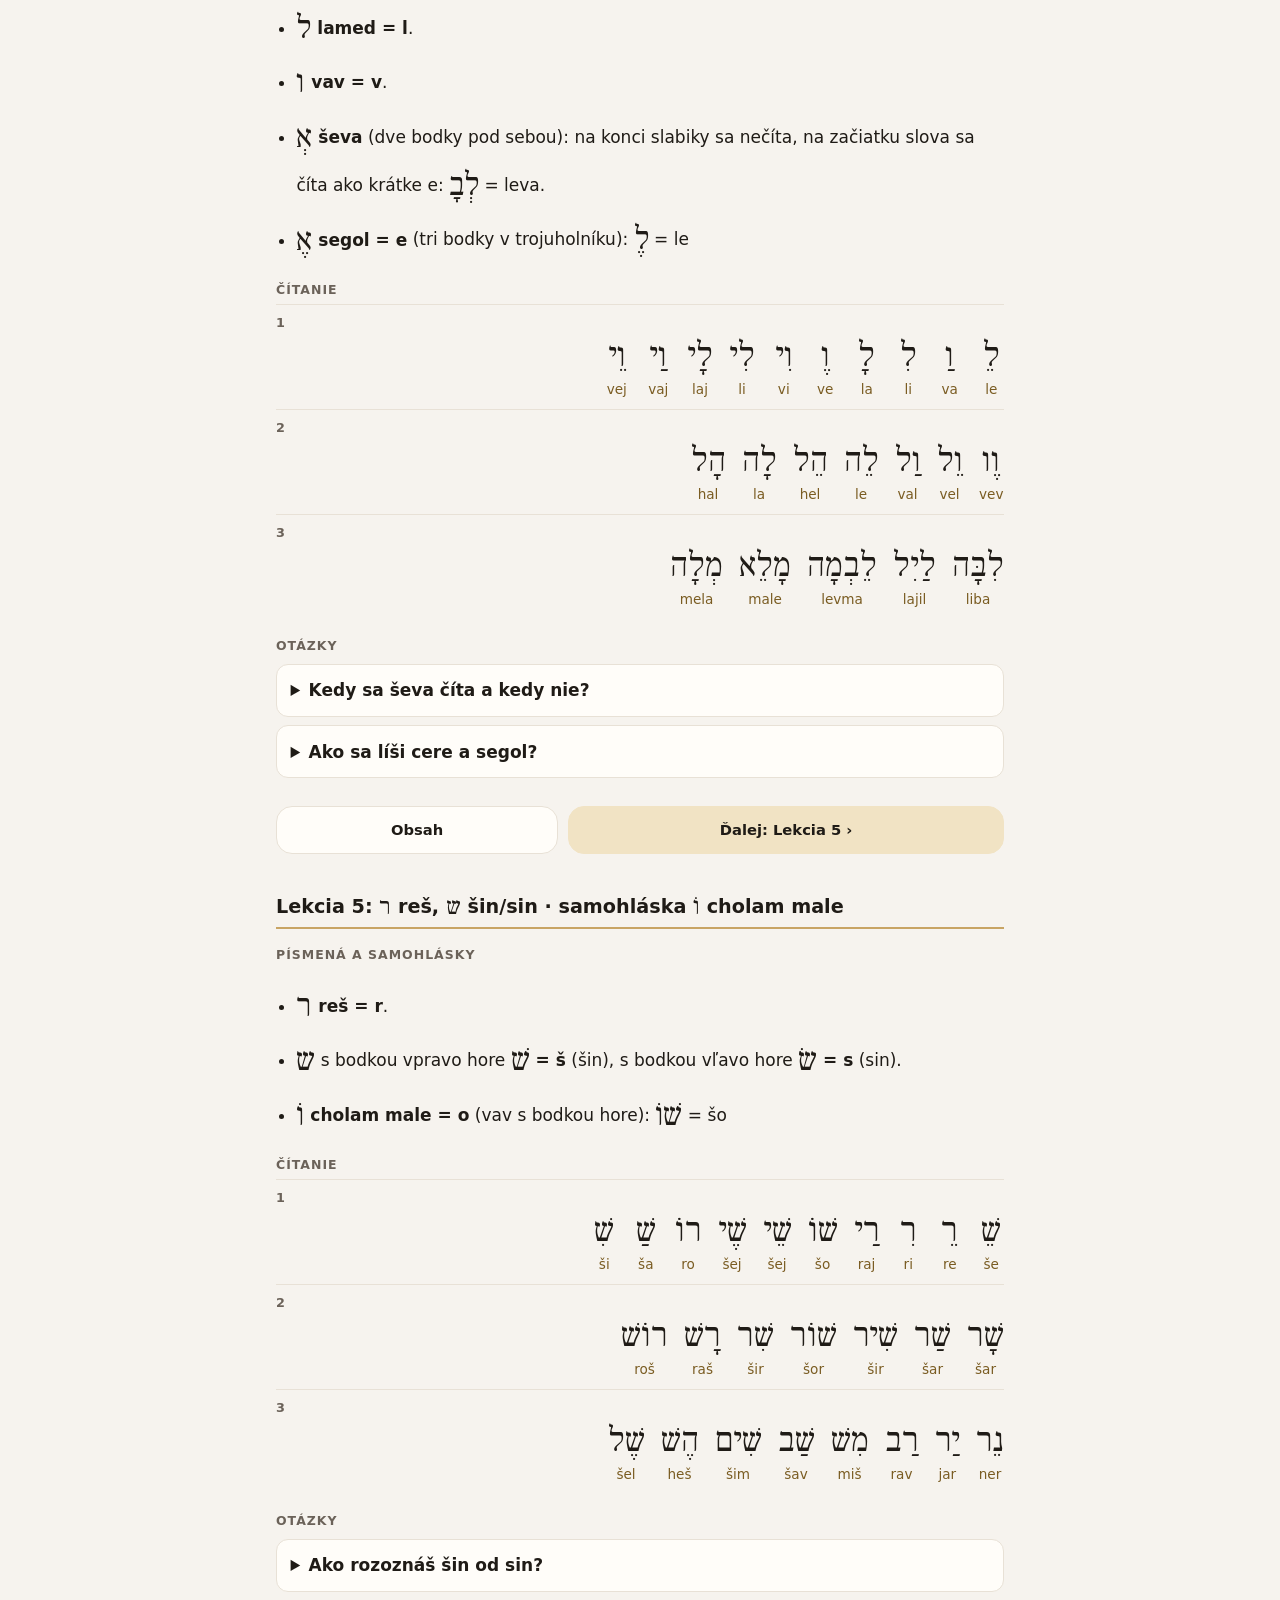
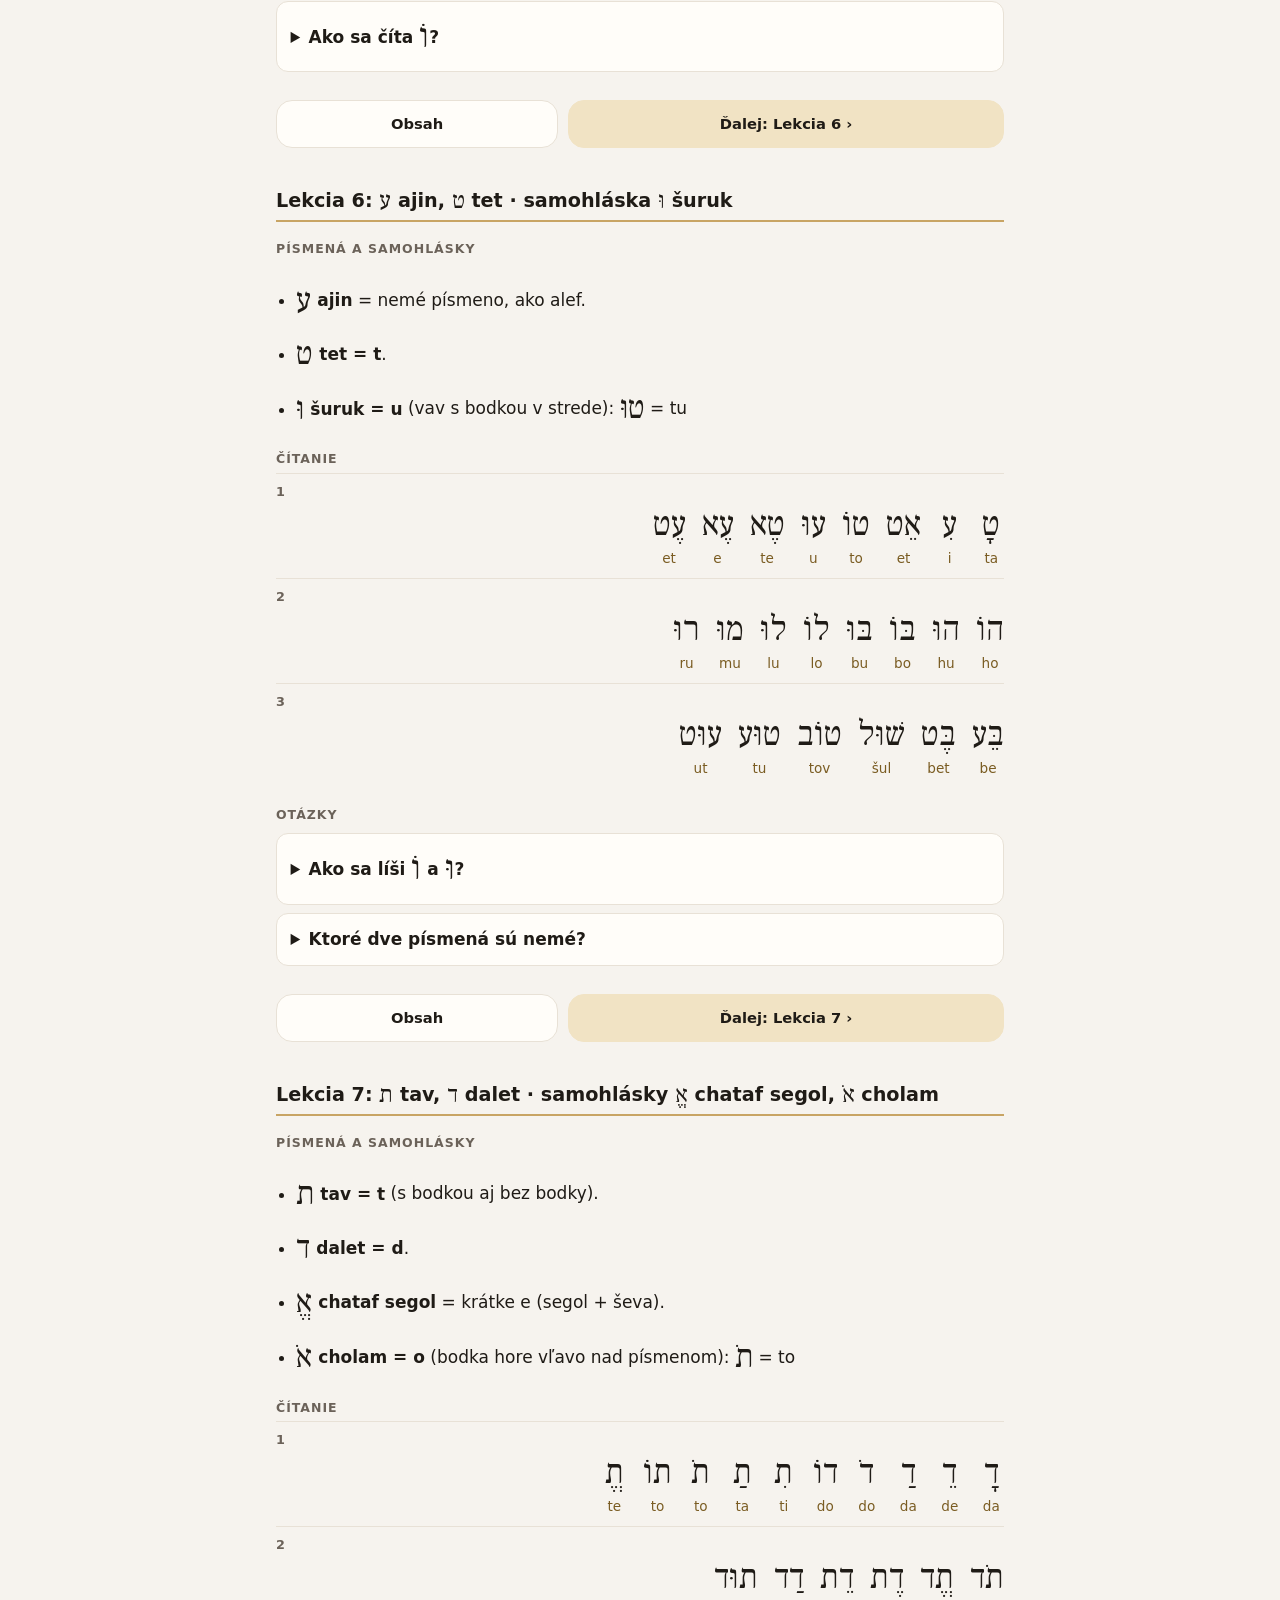
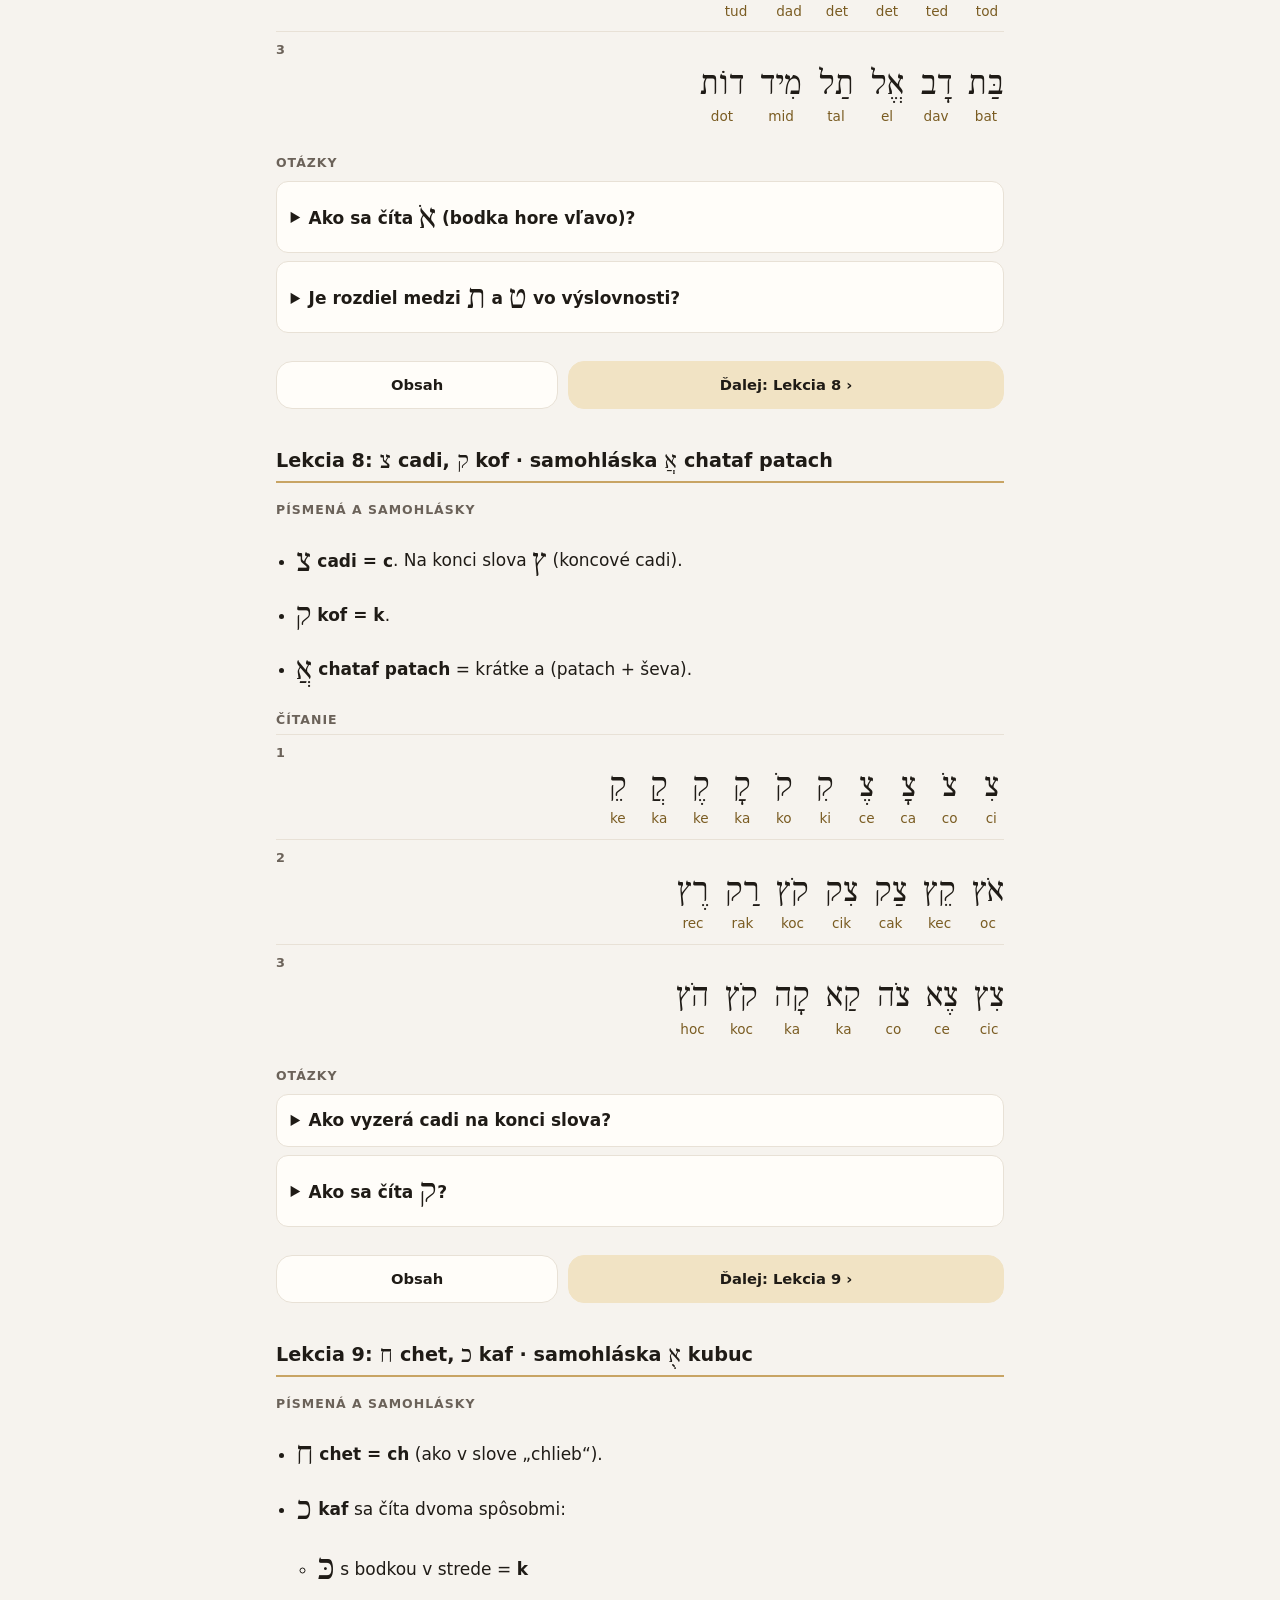
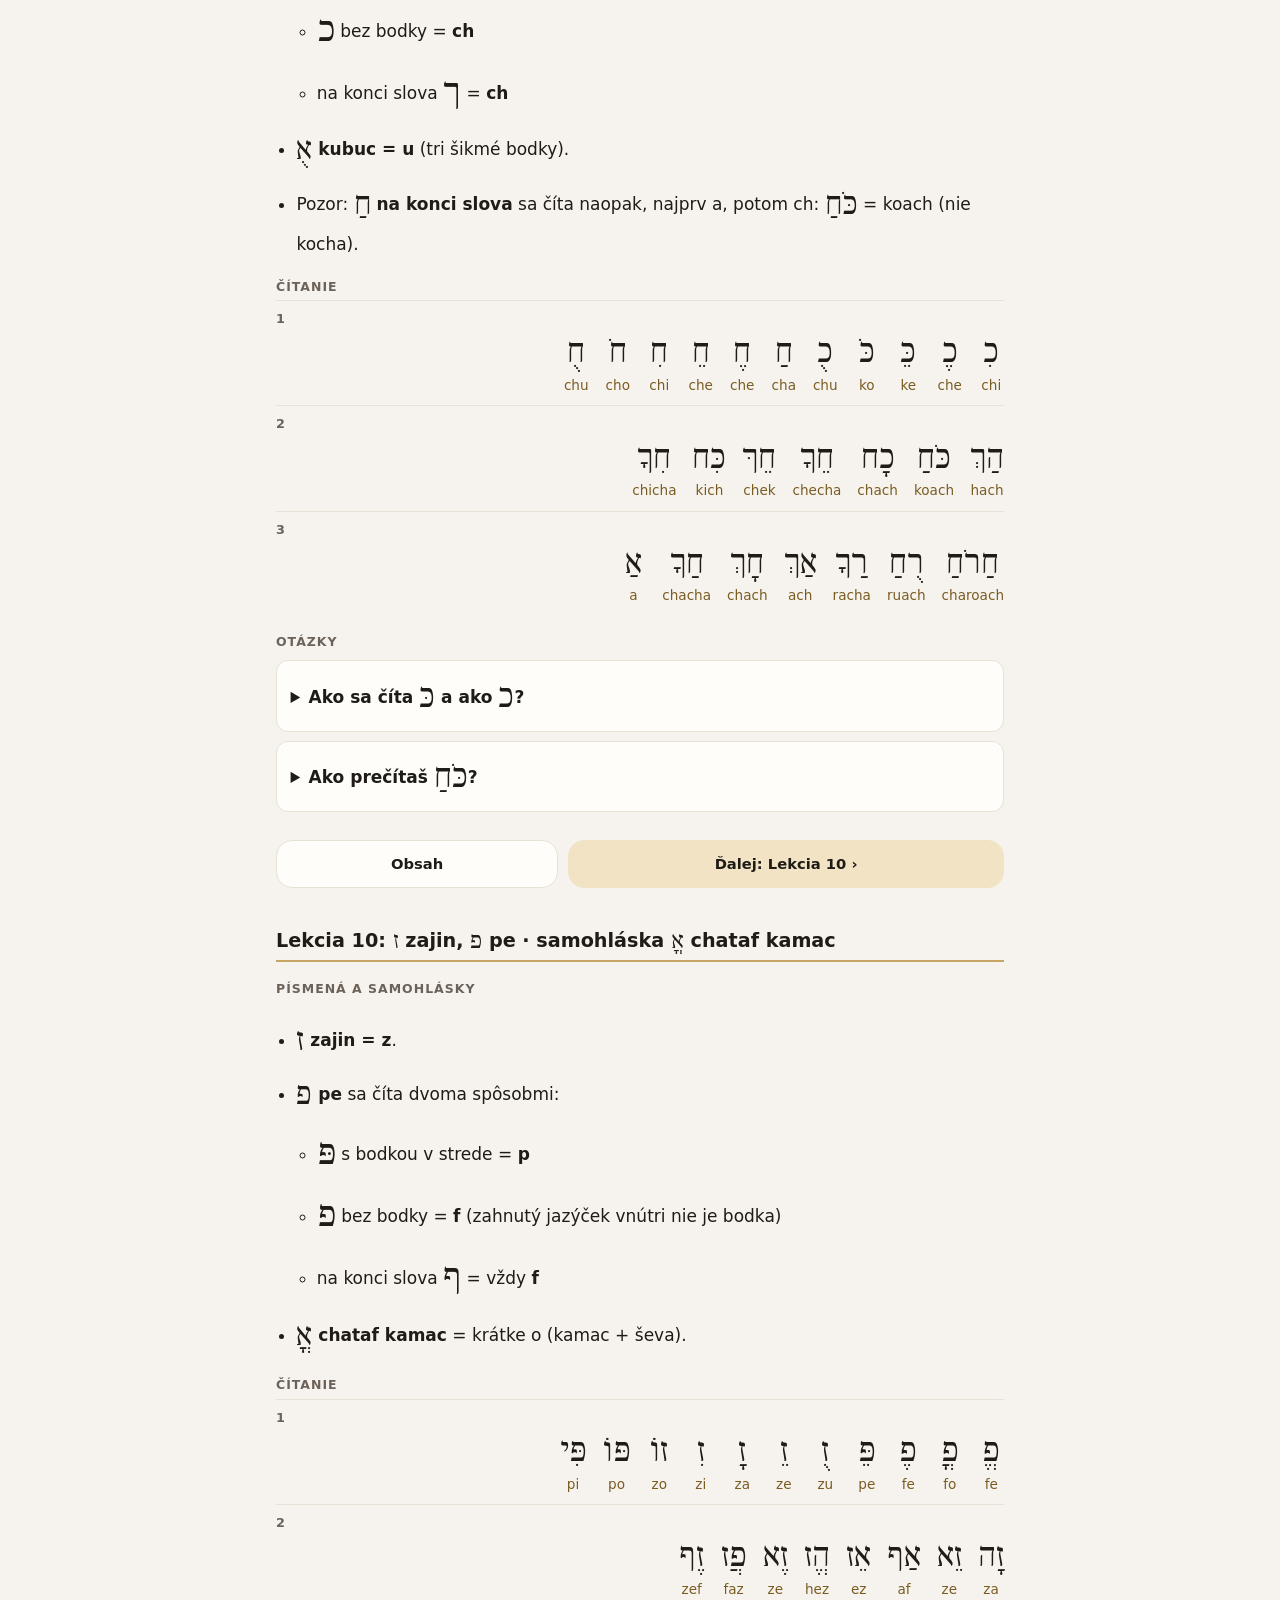
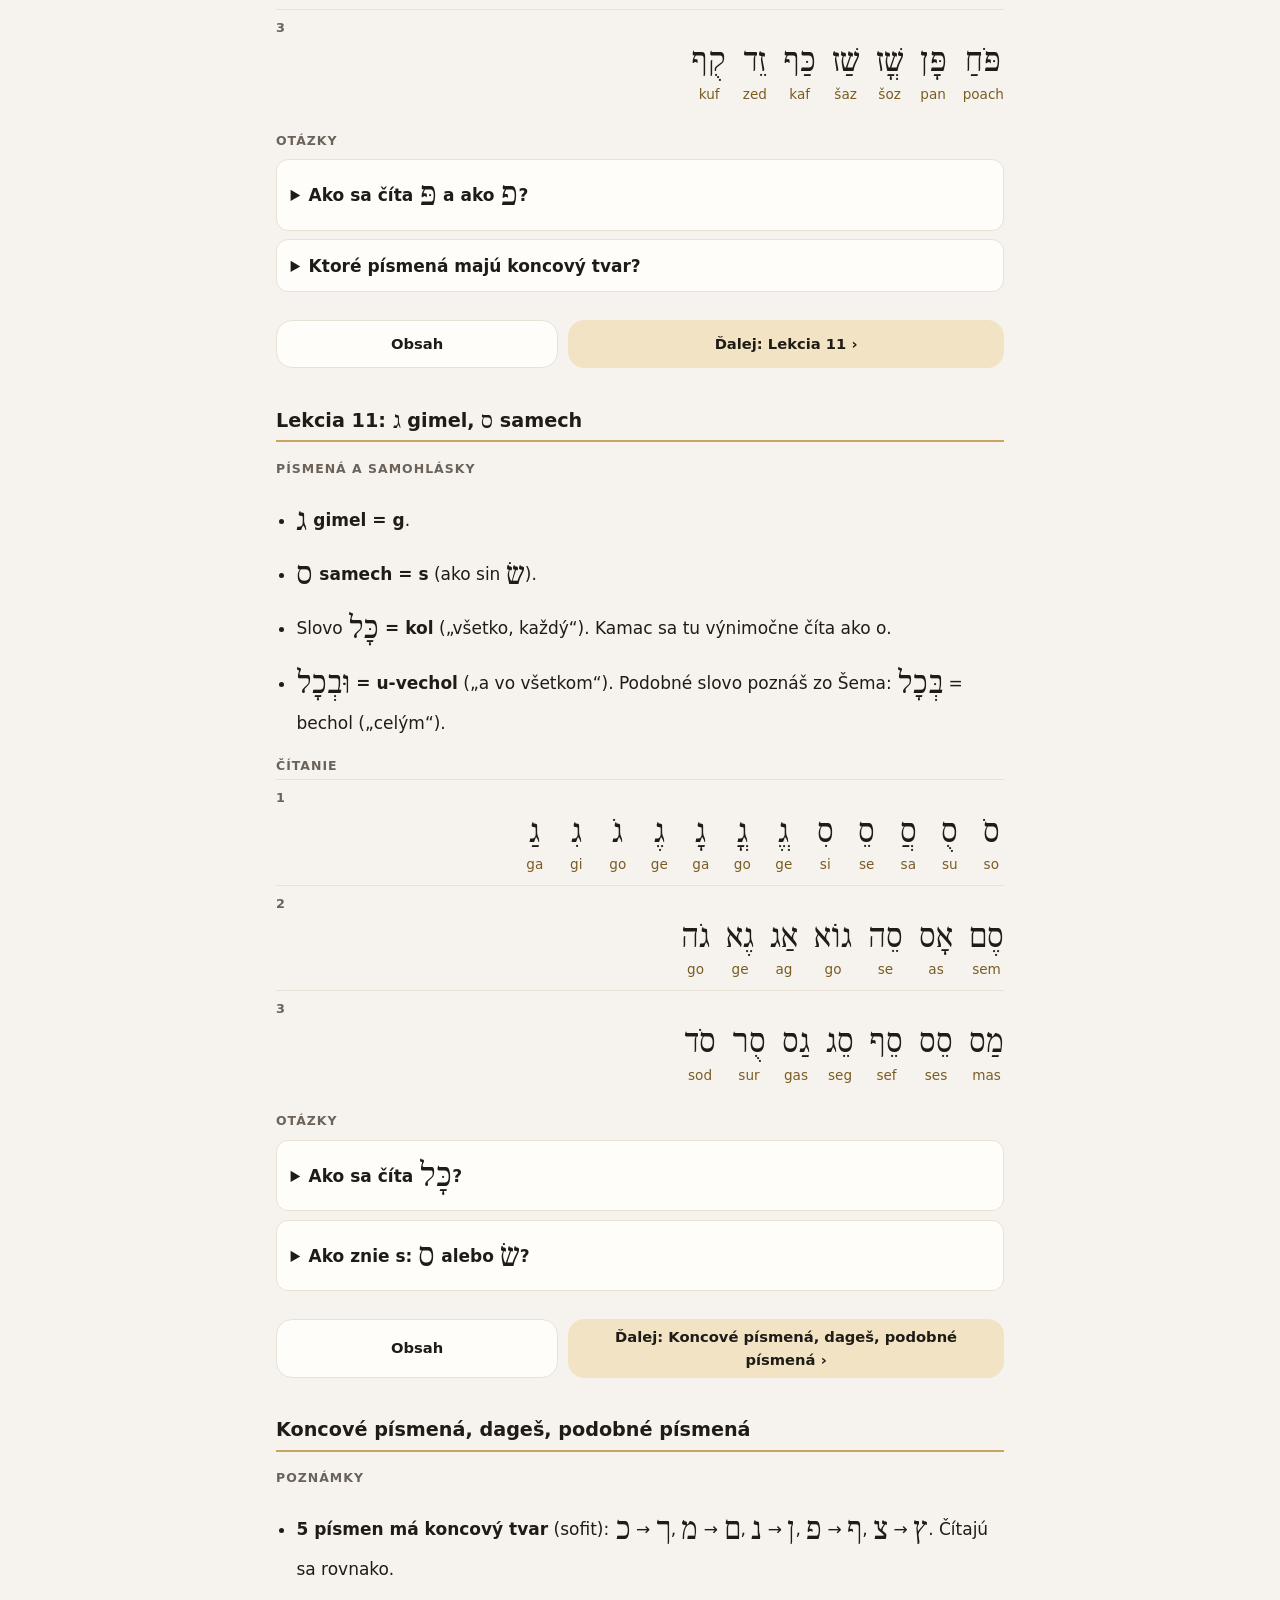
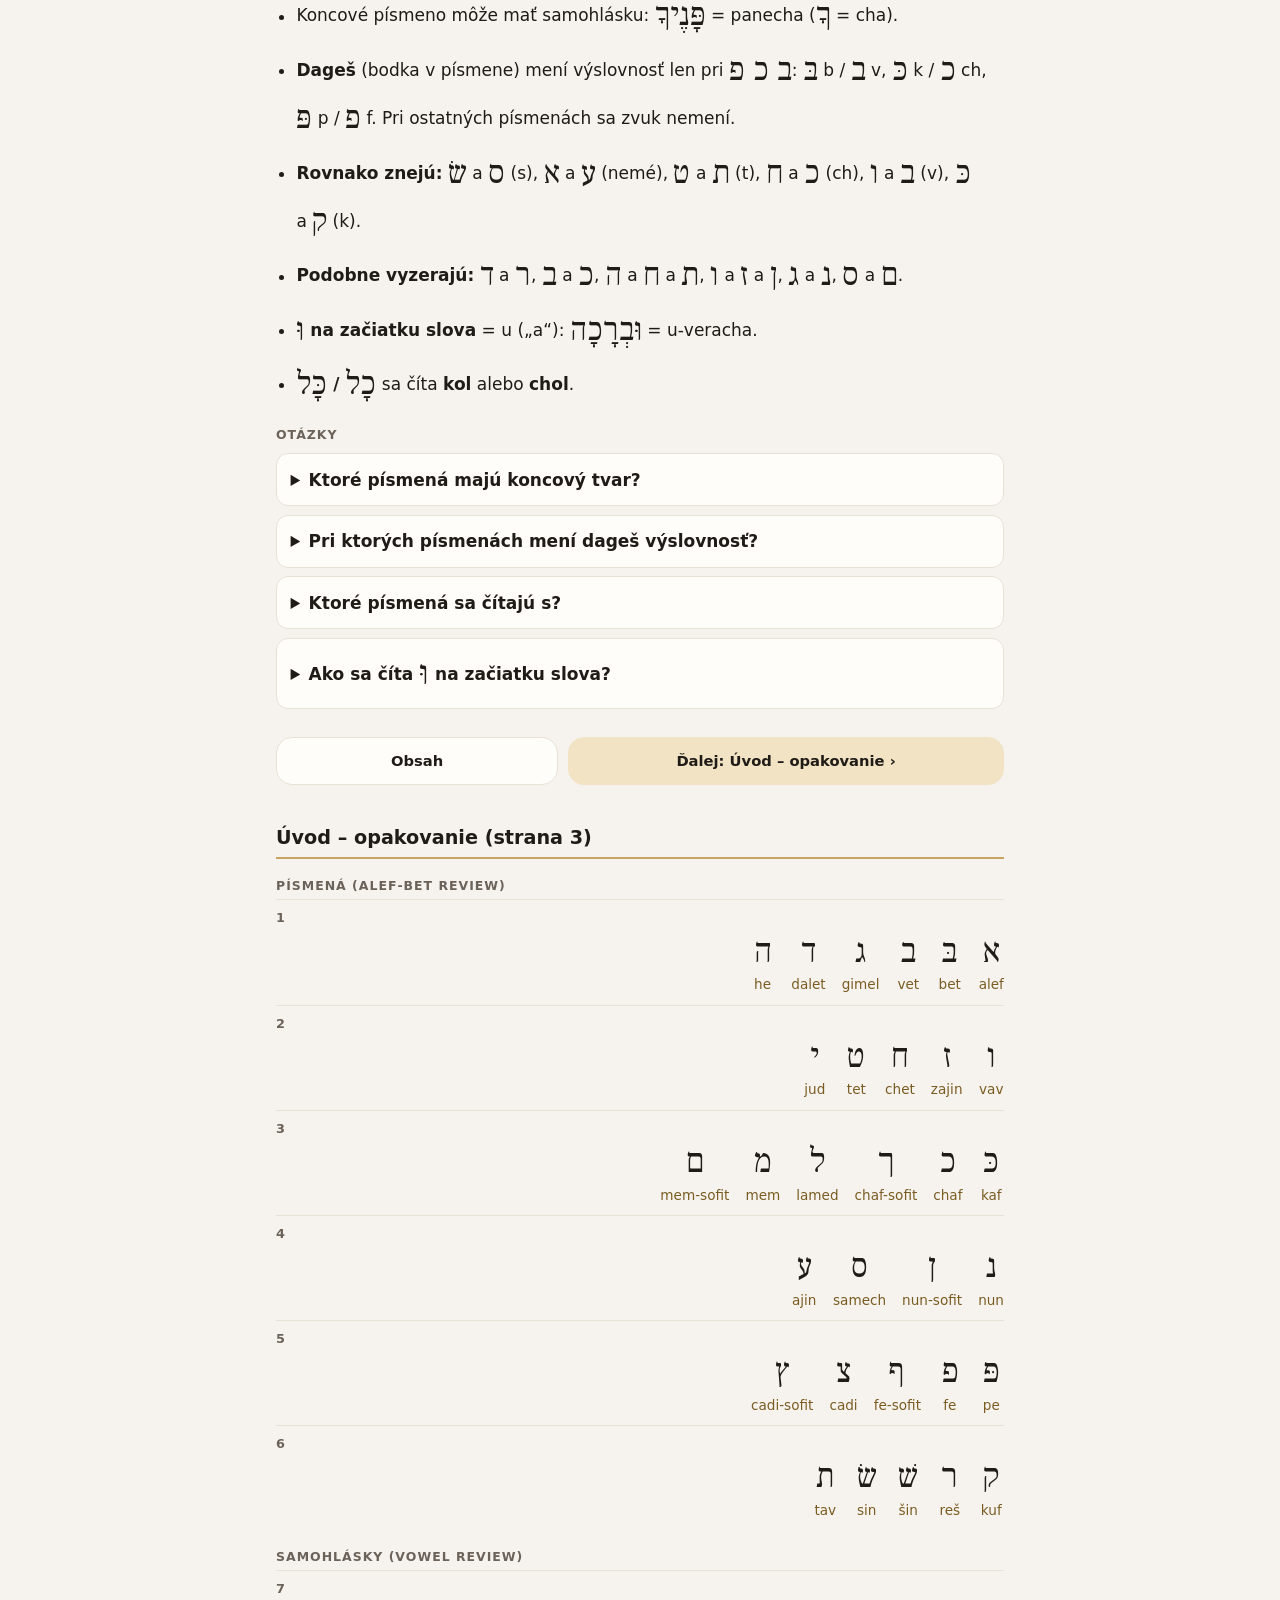
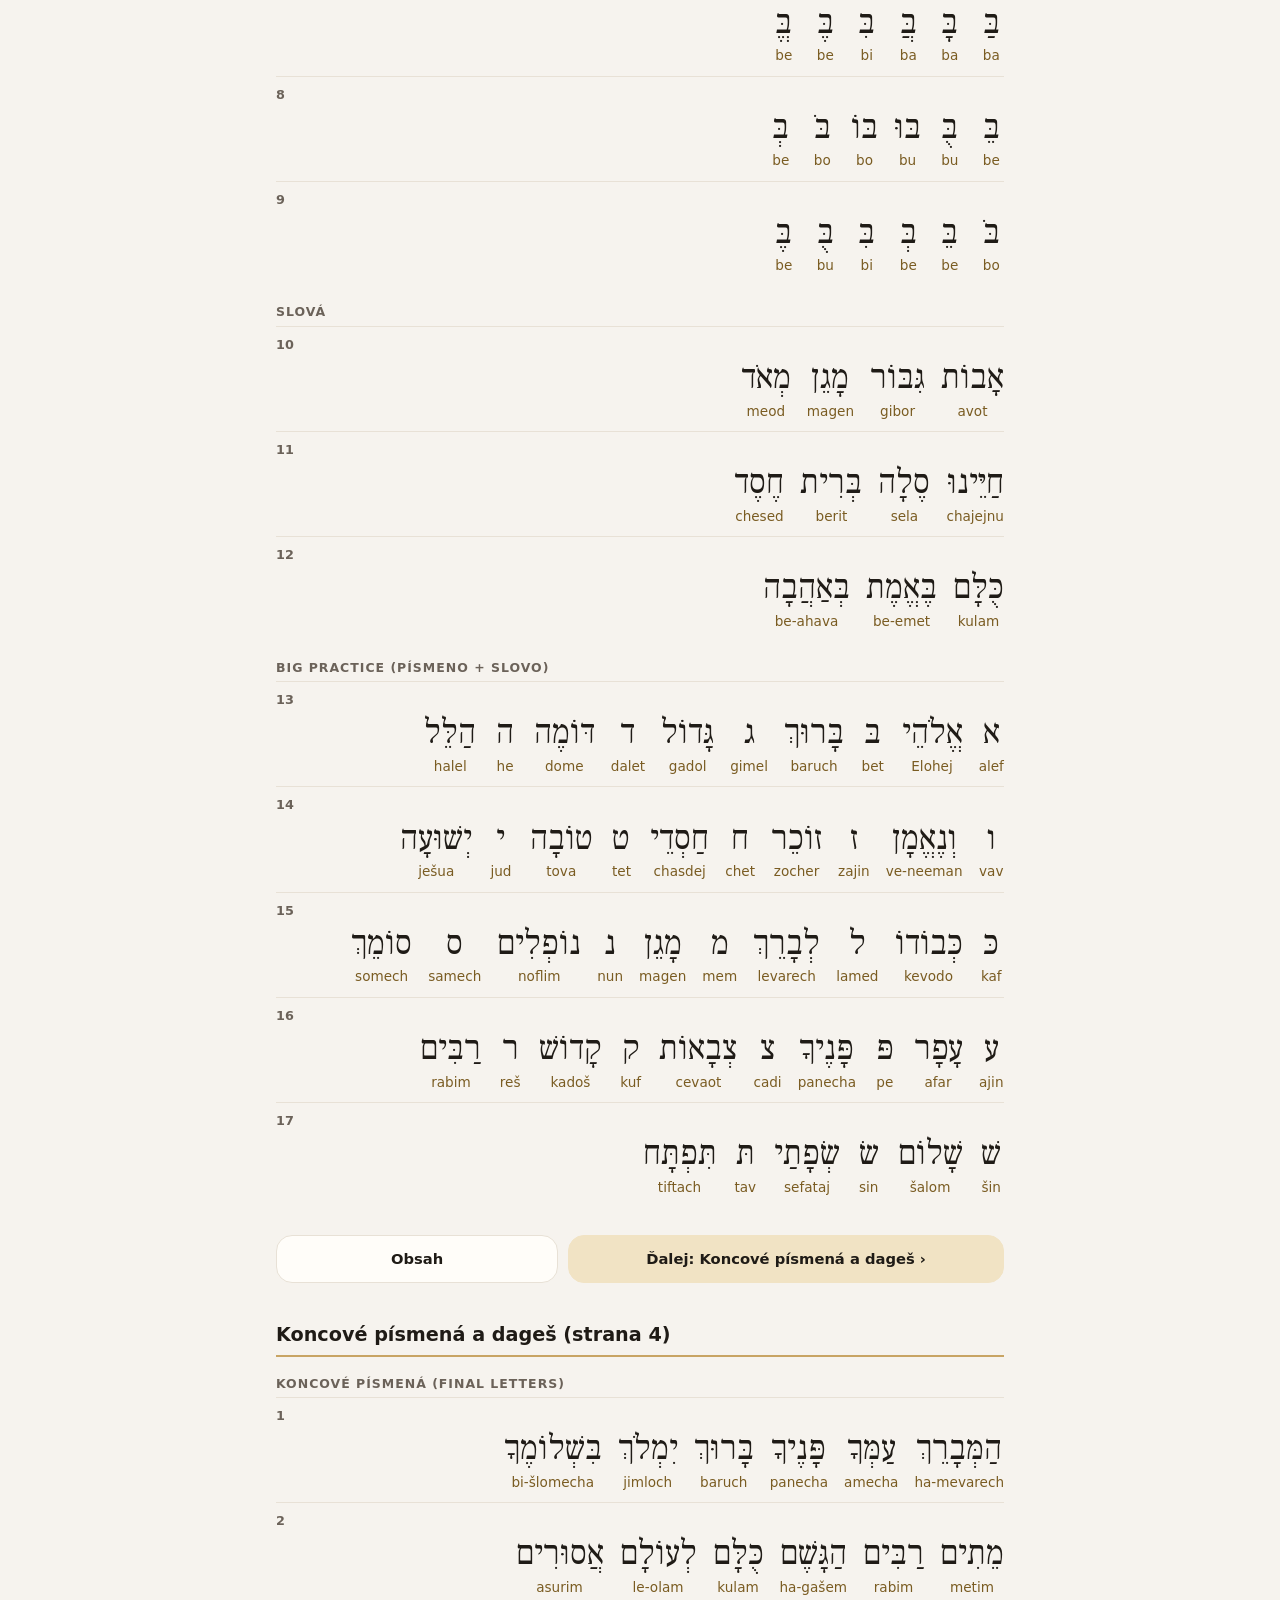
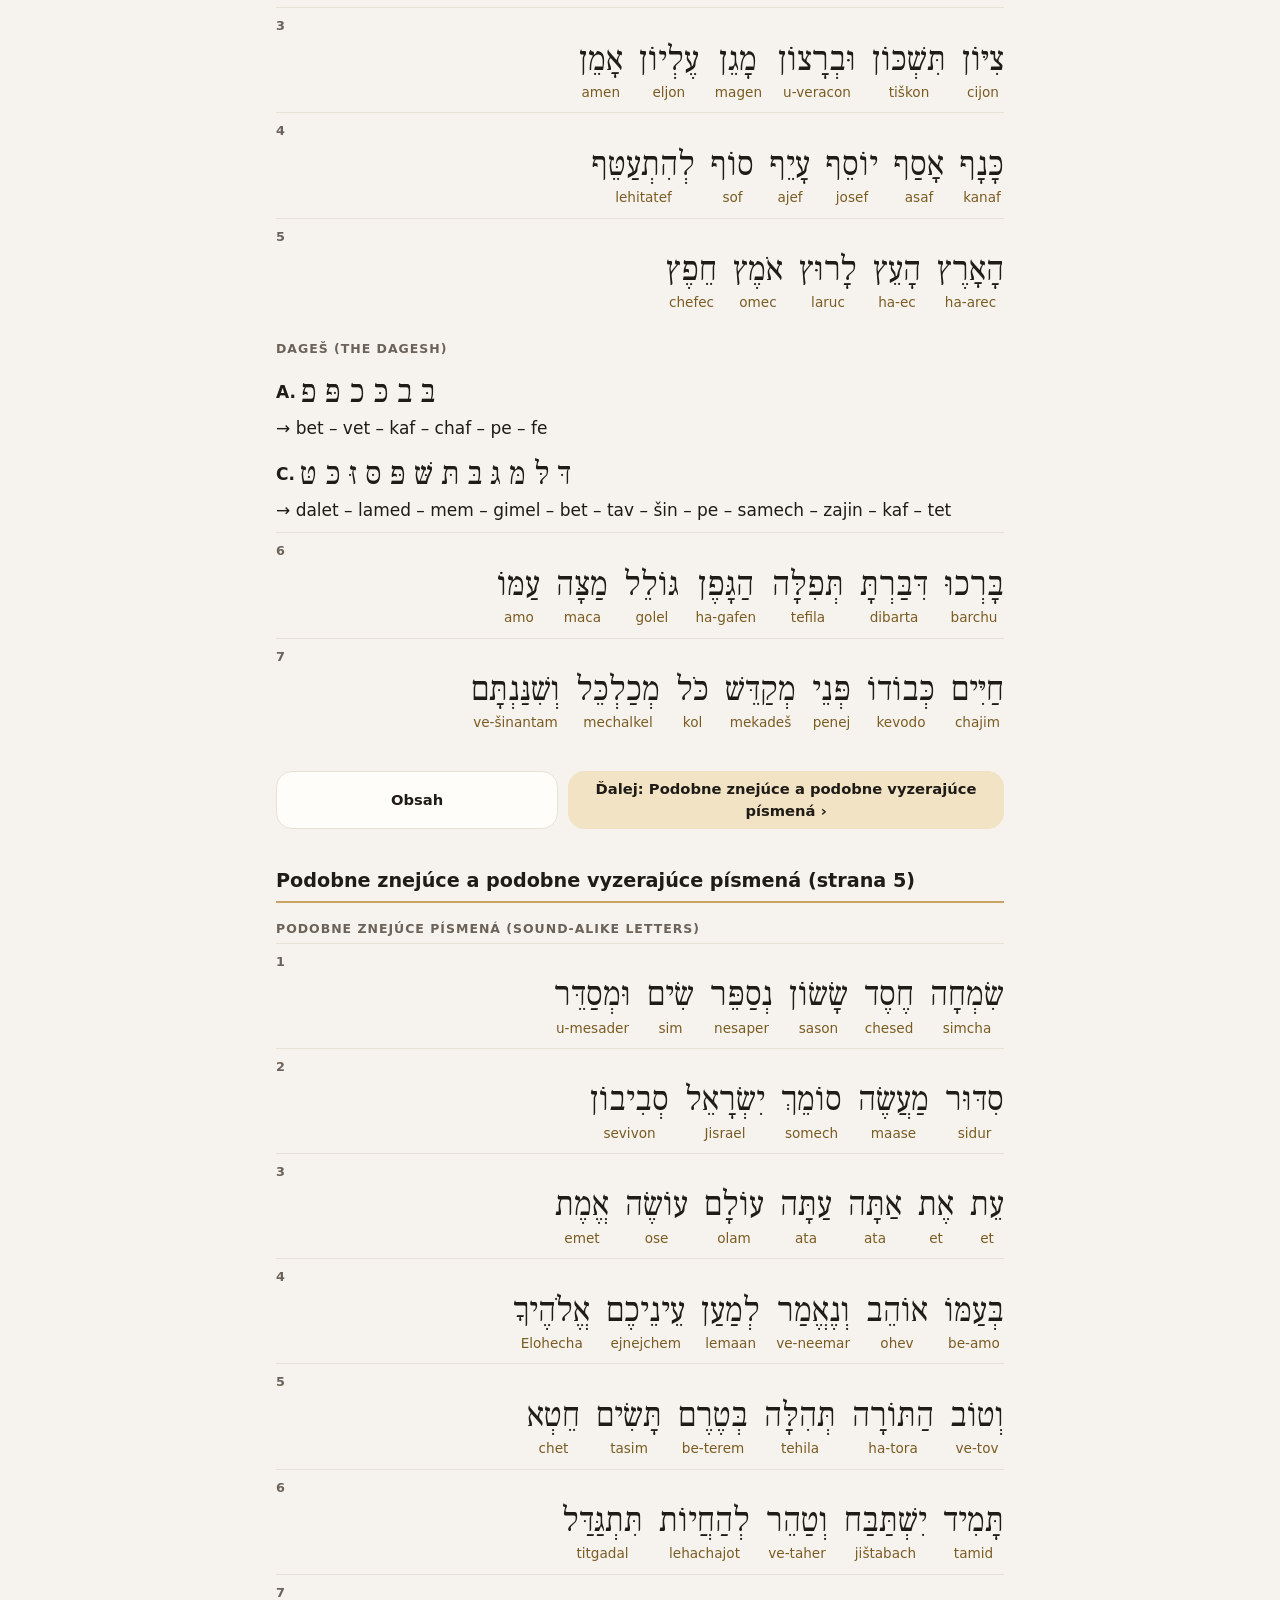
==== commit dfbdc42c: "Obsah ako samostatné okno, tlačidlá Obsah/Ďalej na konci každej časti - obsah po skupinách (lekcie, " ====
--- a/index.html
+++ b/index.html
@@ -37,9 +37,6 @@
 .qa{border:1px solid var(--line);border-radius:12px;background:var(--card);margin:.5em 0;padding:.55em .8em}
 .qa summary{font-weight:600;cursor:pointer}
 .qa .ans{margin-top:.4em}
-nav{position:sticky;top:57px;z-index:4;background:var(--card);border-bottom:1px solid var(--line);max-height:60vh;overflow:auto}
-nav ol{margin:0;padding:8px 16px 12px 36px;max-width:760px;margin:0 auto}
-nav a{color:var(--ink);text-decoration:none;display:block;padding:5px 0}
 @media (max-width:520px){body{font-size:16px}}
 h2 .he{font-size:1.25em;vertical-align:-0.05em;line-height:1.2}
 h2{line-height:1.5}
@@ -53,7 +50,6 @@
 .aa{font-size:17px;font-weight:700;letter-spacing:-.5px}
 .tit{flex:1 1 auto;min-width:0;text-align:center}
 .tit b{display:block;font-size:15px;font-weight:600;white-space:nowrap;overflow:hidden;text-overflow:ellipsis}
-nav{top:calc(57px + var(--safe-area-inset-top,env(safe-area-inset-top,0px)))}
 /* nastavenie */
 .uchop{width:40px;height:4px;border-radius:2px;background:var(--line);margin:8px auto 0}
 .riadok{display:flex;align-items:center;justify-content:space-between;gap:12px;min-height:56px;border-bottom:1px solid var(--line);font-size:1rem}
@@ -81,7 +77,34 @@
 .uvHl{background:#C9A55A;border-color:#C9A55A;color:#1D2B45}
 .uvBtn small{font-size:12.5px;font-weight:500;opacity:.8;margin-top:2px;max-width:100%;white-space:nowrap;overflow:hidden;text-overflow:ellipsis}
 .uvBtn small:empty{display:none}
-</style></head><body><header class="bar"><button id="toc" class="ib" type="button" aria-label="Obsah" aria-expanded="false"><svg width="24" height="24" viewBox="0 0 24 24" fill="none" stroke="currentColor" stroke-width="2" stroke-linecap="round" stroke-linejoin="round" aria-hidden="true"><path d="M12 7v14"/><path d="M3 18a1 1 0 0 1-1-1V4a1 1 0 0 1 1-1h5a4 4 0 0 1 4 4 4 4 0 0 1 4-4h5a1 1 0 0 1 1 1v13a1 1 0 0 1-1 1h-6a3 3 0 0 0-3 3 3 3 0 0 0-3-3z"/></svg></button><div class="tit"><b id="titL">Hebrejčina – čítanie</b></div><button id="t" class="ib" type="button" aria-label="Skryť výslovnosť" aria-pressed="false"><svg class="oko" width="24" height="24" viewBox="0 0 24 24" fill="none" stroke="currentColor" stroke-width="2" stroke-linecap="round" stroke-linejoin="round" aria-hidden="true"><path d="M2.06 12.35a1 1 0 0 1 0-.7 10.75 10.75 0 0 1 19.88 0 1 1 0 0 1 0 .7 10.75 10.75 0 0 1-19.88 0"/><circle cx="12" cy="12" r="3"/></svg><svg class="okoZ" width="24" height="24" viewBox="0 0 24 24" fill="none" stroke="currentColor" stroke-width="2" stroke-linecap="round" stroke-linejoin="round" aria-hidden="true"><path d="M10.73 5.08A10.43 10.43 0 0 1 12 5c4.64 0 8.4 2.8 9.94 6.65a1 1 0 0 1 0 .7 10.8 10.8 0 0 1-1.44 2.49"/><path d="M14.08 14.16a3 3 0 0 1-4.24-4.24"/><path d="M17.48 17.5A10.75 10.75 0 0 1 2.06 12.35a1 1 0 0 1 0-.7 10.8 10.8 0 0 1 4.45-5.14"/><path d="m2 2 20 20"/></svg></button><button id="nastB" class="ib" type="button" aria-label="Nastavenie"><span class="aa">Aa</span></button></header><nav id="nav" hidden><ol><li><a href="#s0">Lekcia 1: א alef, ב bet · samohlásky אָ kamac, אַ patach</a></li><li><a href="#s1">Lekcia 2: מ mem, י jud · samohlásky אִ chirik, אֵ cere</a></li><li><a href="#s2">Lekcia 3: נ nun, ה he</a></li><li><a href="#s3">Lekcia 4: ל lamed, ו vav · samohlásky אְ ševa, אֶ segol</a></li><li><a href="#s4">Lekcia 5: ר reš, ש šin/sin · samohláska וֹ cholam male</a></li><li><a href="#s5">Lekcia 6: ע ajin, ט tet · samohláska וּ šuruk</a></li><li><a href="#s6">Lekcia 7: ת tav, ד dalet · samohlásky אֱ chataf segol, אֹ cholam</a></li><li><a href="#s7">Lekcia 8: צ cadi, ק kof · samohláska אֲ chataf patach</a></li><li><a href="#s8">Lekcia 9: ח chet, כ kaf · samohláska אֻ kubuc</a></li><li><a href="#s9">Lekcia 10: ז zajin, פ pe · samohláska אֳ chataf kamac</a></li><li><a href="#s10">Lekcia 11: ג gimel, ס samech</a></li><li><a href="#s11">Koncové písmená, dageš, podobné písmená</a></li><li><a href="#s12">Úvod – opakovanie (strana 3)</a></li><li><a href="#s13">Koncové písmená a dageš (strana 4)</a></li><li><a href="#s14">Podobne znejúce a podobne vyzerajúce písmená (strana 5)</a></li><li><a href="#s15">Pravidlá čítania</a></li><li><a href="#s16">Amida – čítanie po častiach</a></li><li><a href="#s17">Big Practice – strana 8: slová a frázy z Amidy</a></li><li><a href="#s18">Big Practice – strana 11: prvý riadok Amidy a frázy</a></li><li><a href="#s19">Big Practice – strana 14: slová a frázy</a></li><li><a href="#s20">Big Practice – strana 17: Gevurot (2. požehnanie Amidy) – slová a frázy</a></li><li><a href="#s21">Big Practice – strana 20: Keduša (3. požehnanie Amidy) – slová a frázy</a></li><li><a href="#s22">Big Practice – strana 23: slová a frázy zo šabatovej Amidy (Vajechulu, Ve‑šamru, Recé)</a></li><li><a href="#s23">Big Practice – strana 26: slová a frázy z Modim (požehnanie vďaky v Amide)</a></li><li><a href="#s24">Big Practice – strana 29: slová a frázy zo Sim šalom / Šalom rav</a></li><li><a href="#s25">Final Big Practice – strana 32: frázy z Amidy</a></li><li><a href="#s26">Celá abeceda</a></li><li><a href="#s27">Samohlásky</a></li></ol></nav><div id="nast" class="info" hidden role="dialog" aria-modal="true" aria-labelledby="nastT"><div class="infoBox"><div class="uchop"></div><h2 id="nastT">Nastavenie</h2><div class="riadok"><span>Veľkosť písma</span><span class="dvoj"><button id="m" type="button" class="kruh" aria-label="Menšie písmo">A−</button><button id="p" type="button" class="kruh" aria-label="Väčšie písmo">A+</button></span></div><div class="riadok"><span>Nočný režim</span><button id="dk" type="button" class="prepinac" role="switch" aria-checked="false" aria-label="Nočný režim"><i></i></button></div><button type="button" id="oApp" class="riadok riadokBtn"><span>O aplikácii</span><svg width="20" height="20" viewBox="0 0 24 24" fill="none" stroke="currentColor" stroke-width="2" stroke-linecap="round" aria-hidden="true"><path d="m9 6 6 6-6 6"/></svg></button><button type="button" class="infoZ" data-zavri="nast">Zavrieť</button></div></div><div id="uvod" class="uvod" role="dialog" aria-modal="true" aria-labelledby="uvT"><div class="uvPanel"><svg class="uvAlef" viewBox="35 -597 493 609" aria-hidden="true"><path transform="scale(1 -1)" fill="currentColor" d="M452 -12Q451 -2 445.5 7.5Q440 17 426 32L161 320L144 291Q130 266 127.5 247.5Q125 229 134 214L188 123Q211 84 213.0 53.5Q215 23 202 0H35V33H53Q70 33 71.5 46.5Q73 60 66 95L57 143Q52 170 52.5 191.5Q53 213 63.5 238.5Q74 264 98 303L130 354L84 404Q63 427 60.0 447.0Q57 467 57 478Q58 510 71.5 539.5Q85 569 98 597H117V591Q117 580 124.5 571.5Q132 563 145 548L376 298Q378 306 384 315Q393 330 403 342L422 366L408 368Q365 374 351.5 398.5Q338 423 338 454Q338 503 353.5 540.5Q369 578 377 597H396V584Q396 571 400.0 561.5Q404 552 427 549L476 543Q505 539 516.5 517.0Q528 495 528 457Q528 434 523.5 405.5Q519 377 506 342H497Q495 350 492.0 353.5Q489 357 475 359L455 362L449 352Q434 327 427.0 307.0Q420 287 418 271Q417 262 416 254L466 200Q487 178 498.0 150.5Q509 123 509 94Q509 66 497.5 40.5Q486 15 471 -12Z"/></svg><h1 class="uvT" id="uvT">Hebrejčina</h1><p class="uvS">čítanie s výslovnosťou</p><div class="uvL"></div><p class="uvHe" lang="he" dir="rtl">אָלֶף־בֵּית</p><p class="uvP">Lekcie 1–11, pravidlá čítania, Amida a cvičenia Big Practice</p><div class="uvB"><button type="button" id="uvDalej" class="uvBtn uvHl"><span>Začať čítať</span><small id="uvKde"></small></button><button type="button" id="uvObsah" class="uvBtn">Obsah</button></div></div></div><div id="info" class="info" hidden role="dialog" aria-modal="true" aria-labelledby="infoT"><div class="infoBox"><h2 id="infoT">O aplikácii</h2><p><b>Hebrejčina – čítanie</b>, testovacia verzia 0.1</p><p>Aplikáciu pripravil Peter Mičuda.</p><p>Cvičenia na čítanie hebrejčiny podľa materiálov z hodín: lekcie 1–11, koncové písmená a dageš, pravidlá čítania, Amida a strany Big Practice.</p><h3>Našli ste chybu?</h3><p>Ak niekde nesedí hebrejský text alebo výslovnosť, napíšte nám na <a href="mailto:sidur.hineni@gmail.com?subject=Hebrej%C4%8Dina%20%E2%80%93%20%C4%8D%C3%ADtanie%3A%20chyba">sidur.hineni@gmail.com</a>. Pomôže, keď uvediete lekciu alebo stranu a číslo riadku.</p><button type="button" id="infoZ" class="infoZ">Zavrieť</button></div></div><main><h1>Hebrejčina – čítanie</h1><p class="sub">Spracované podľa materiálov z hodín hebrejčiny (lekcie 1–11 a tabuľka abecedy). Pri čítaní si zakry riadok so šípkou, prečítaj nahlas a potom si to skontroluj. Kľúč je v jednoduchom prepise latinkou (ch, š, c, j).</p><p class="hint">Keď je výslovnosť skrytá, ťukni na riadok a ukáže sa. Otázku otvoríš ťuknutím.</p><h2 id="s0">Lekcia 1: <span class="he" lang="he">א</span> alef, <span class="he" lang="he">ב</span> bet · samohlásky <span class="he" lang="he">אָ</span> kamac, <span class="he" lang="he">אַ</span> patach</h2>
+
+/* obsah – samostatné okno ako „Časti sidura“ */
+.obsah{position:fixed;inset:0;z-index:20;background:rgba(20,16,10,.45);display:flex;align-items:flex-end;justify-content:center}
+.obsah[hidden]{display:none}
+.obBox{background:var(--card);width:100%;max-width:640px;height:calc(100% - 40px - var(--safe-area-inset-top,env(safe-area-inset-top,0px)));border-radius:20px 20px 0 0;display:flex;flex-direction:column;overflow:hidden}
+.obHl{display:flex;align-items:center;justify-content:space-between;padding:4px 10px 6px 20px;border-bottom:1px solid var(--line)}
+.obHl h2{margin:6px 0;border:0;padding:0;font-size:1.15rem}
+.obScroll{flex:1;overflow:auto;-webkit-overflow-scrolling:touch;padding:4px 0 calc(24px + var(--safe-area-inset-bottom,env(safe-area-inset-bottom,0px)))}
+.obSk{padding:0 16px}
+.obSkN{display:flex;align-items:baseline;justify-content:space-between;margin:18px 4px 6px;font-size:11px;letter-spacing:1.4px;text-transform:uppercase;color:var(--mut)}
+.obSkN span{text-transform:none;letter-spacing:0;font-weight:500;font-size:12px}
+.obPol{display:flex;align-items:center;gap:12px;padding:10px 8px;border-radius:12px;color:var(--ink);text-decoration:none;min-height:52px;-webkit-tap-highlight-color:transparent}
+.obPol+.obPol{border-top:1px solid var(--line);border-radius:0}
+.obPol.akt{background:var(--pill);border-radius:12px;border-top-color:transparent}
+.obPol.akt+.obPol{border-top-color:transparent}
+.obC{flex:0 0 30px;height:30px;border-radius:15px;background:var(--bg);color:var(--tr);font-weight:700;font-size:13px;display:flex;align-items:center;justify-content:center}
+.obC:empty{background:none}
+.obC:empty::before{content:"";width:6px;height:6px;border-radius:3px;background:var(--acc)}
+.obPol.akt .obC{background:var(--card)}
+.obT{display:flex;flex-direction:column;min-width:0;line-height:1.35}
+.obT b{font-weight:600;font-size:1rem}
+.obT small{color:var(--mut);font-size:.84rem;margin-top:2px}
+.obT small .he{font-size:1.25em;vertical-align:-.08em;line-height:1}
+/* koniec časti: späť na obsah / ďalej */
+.dalej{display:flex;gap:10px;margin:28px 0 8px}
+.dalej button,.dalej a{flex:1;min-height:48px;border-radius:16px;border:1px solid var(--line);background:var(--card);color:var(--ink);font:inherit;font-weight:600;font-size:.92rem;display:flex;align-items:center;justify-content:center;gap:6px;text-decoration:none;padding:6px 12px;cursor:pointer;text-align:center}
+.dalej a{flex:1.6;background:var(--pill);border-color:var(--pill)}
+</style></head><body><header class="bar"><button id="toc" class="ib" type="button" aria-label="Obsah" aria-expanded="false"><svg width="24" height="24" viewBox="0 0 24 24" fill="none" stroke="currentColor" stroke-width="2" stroke-linecap="round" stroke-linejoin="round" aria-hidden="true"><path d="M12 7v14"/><path d="M3 18a1 1 0 0 1-1-1V4a1 1 0 0 1 1-1h5a4 4 0 0 1 4 4 4 4 0 0 1 4-4h5a1 1 0 0 1 1 1v13a1 1 0 0 1-1 1h-6a3 3 0 0 0-3 3 3 3 0 0 0-3-3z"/></svg></button><div class="tit"><b id="titL">Hebrejčina – čítanie</b></div><button id="t" class="ib" type="button" aria-label="Skryť výslovnosť" aria-pressed="false"><svg class="oko" width="24" height="24" viewBox="0 0 24 24" fill="none" stroke="currentColor" stroke-width="2" stroke-linecap="round" stroke-linejoin="round" aria-hidden="true"><path d="M2.06 12.35a1 1 0 0 1 0-.7 10.75 10.75 0 0 1 19.88 0 1 1 0 0 1 0 .7 10.75 10.75 0 0 1-19.88 0"/><circle cx="12" cy="12" r="3"/></svg><svg class="okoZ" width="24" height="24" viewBox="0 0 24 24" fill="none" stroke="currentColor" stroke-width="2" stroke-linecap="round" stroke-linejoin="round" aria-hidden="true"><path d="M10.73 5.08A10.43 10.43 0 0 1 12 5c4.64 0 8.4 2.8 9.94 6.65a1 1 0 0 1 0 .7 10.8 10.8 0 0 1-1.44 2.49"/><path d="M14.08 14.16a3 3 0 0 1-4.24-4.24"/><path d="M17.48 17.5A10.75 10.75 0 0 1 2.06 12.35a1 1 0 0 1 0-.7 10.8 10.8 0 0 1 4.45-5.14"/><path d="m2 2 20 20"/></svg></button><button id="nastB" class="ib" type="button" aria-label="Nastavenie"><span class="aa">Aa</span></button></header><nav id="nav" class="obsah" hidden role="dialog" aria-modal="true" aria-labelledby="obT"><div class="obBox"><div class="uchop"></div><div class="obHl"><h2 id="obT">Obsah</h2><button type="button" class="ib" id="obZ" aria-label="Zavrieť obsah"><svg width="22" height="22" viewBox="0 0 24 24" fill="none" stroke="currentColor" stroke-width="2" stroke-linecap="round" aria-hidden="true"><path d="M18 6 6 18M6 6l12 12"/></svg></button></div><div class="obScroll"><section class="obSk"><h3 class="obSkN">Písmená a samohlásky<span>lekcie 1–11</span></h3><a href="#s0" class="obPol"><span class="obC">1</span><span class="obT"><b>Lekcia 1</b><small><span class="he" lang="he">א</span> alef, <span class="he" lang="he">ב</span> bet · <span class="he" lang="he">אָ</span> kamac, <span class="he" lang="he">אַ</span> patach</small></span></a><a href="#s1" class="obPol"><span class="obC">2</span><span class="obT"><b>Lekcia 2</b><small><span class="he" lang="he">מ</span> mem, <span class="he" lang="he">י</span> jud · <span class="he" lang="he">אִ</span> chirik, <span class="he" lang="he">אֵ</span> cere</small></span></a><a href="#s2" class="obPol"><span class="obC">3</span><span class="obT"><b>Lekcia 3</b><small><span class="he" lang="he">נ</span> nun, <span class="he" lang="he">ה</span> he</small></span></a><a href="#s3" class="obPol"><span class="obC">4</span><span class="obT"><b>Lekcia 4</b><small><span class="he" lang="he">ל</span> lamed, <span class="he" lang="he">ו</span> vav · <span class="he" lang="he">אְ</span> ševa, <span class="he" lang="he">אֶ</span> segol</small></span></a><a href="#s4" class="obPol"><span class="obC">5</span><span class="obT"><b>Lekcia 5</b><small><span class="he" lang="he">ר</span> reš, <span class="he" lang="he">ש</span> šin/sin · <span class="he" lang="he">וֹ</span> cholam male</small></span></a><a href="#s5" class="obPol"><span class="obC">6</span><span class="obT"><b>Lekcia 6</b><small><span class="he" lang="he">ע</span> ajin, <span class="he" lang="he">ט</span> tet · <span class="he" lang="he">וּ</span> šuruk</small></span></a><a href="#s6" class="obPol"><span class="obC">7</span><span class="obT"><b>Lekcia 7</b><small><span class="he" lang="he">ת</span> tav, <span class="he" lang="he">ד</span> dalet · <span class="he" lang="he">אֱ</span> chataf segol, <span class="he" lang="he">אֹ</span> cholam</small></span></a><a href="#s7" class="obPol"><span class="obC">8</span><span class="obT"><b>Lekcia 8</b><small><span class="he" lang="he">צ</span> cadi, <span class="he" lang="he">ק</span> kof · <span class="he" lang="he">אֲ</span> chataf patach</small></span></a><a href="#s8" class="obPol"><span class="obC">9</span><span class="obT"><b>Lekcia 9</b><small><span class="he" lang="he">ח</span> chet, <span class="he" lang="he">כ</span> kaf · <span class="he" lang="he">אֻ</span> kubuc</small></span></a><a href="#s9" class="obPol"><span class="obC">10</span><span class="obT"><b>Lekcia 10</b><small><span class="he" lang="he">ז</span> zajin, <span class="he" lang="he">פ</span> pe · <span class="he" lang="he">אֳ</span> chataf kamac</small></span></a><a href="#s10" class="obPol"><span class="obC">11</span><span class="obT"><b>Lekcia 11</b><small><span class="he" lang="he">ג</span> gimel, <span class="he" lang="he">ס</span> samech</small></span></a></section><section class="obSk"><h3 class="obSkN">Opakovanie</h3><a href="#s11" class="obPol"><span class="obC"></span><span class="obT"><b>Koncové písmená, dageš, podobné písmená</b></span></a><a href="#s12" class="obPol"><span class="obC">3</span><span class="obT"><b>Úvod – opakovanie</b></span></a><a href="#s13" class="obPol"><span class="obC">4</span><span class="obT"><b>Koncové písmená a dageš</b></span></a><a href="#s14" class="obPol"><span class="obC">5</span><span class="obT"><b>Podobne znejúce a podobne vyzerajúce písmená</b></span></a></section><section class="obSk"><h3 class="obSkN">Čítanie</h3><a href="#s15" class="obPol"><span class="obC"></span><span class="obT"><b>Pravidlá čítania</b></span></a><a href="#s16" class="obPol"><span class="obC"></span><span class="obT"><b>Amida – čítanie po častiach</b></span></a></section><section class="obSk"><h3 class="obSkN">Big Practice<span>strany 8–32</span></h3><a href="#s17" class="obPol"><span class="obC">8</span><span class="obT"><b>Strana 8</b><small>Slová a frázy z Amidy</small></span></a><a href="#s18" class="obPol"><span class="obC">11</span><span class="obT"><b>Strana 11</b><small>Prvý riadok Amidy a frázy</small></span></a><a href="#s19" class="obPol"><span class="obC">14</span><span class="obT"><b>Strana 14</b><small>Slová a frázy</small></span></a><a href="#s20" class="obPol"><span class="obC">17</span><span class="obT"><b>Strana 17</b><small>Gevurot (2. požehnanie Amidy) – slová a frázy</small></span></a><a href="#s21" class="obPol"><span class="obC">20</span><span class="obT"><b>Strana 20</b><small>Keduša (3. požehnanie Amidy) – slová a frázy</small></span></a><a href="#s22" class="obPol"><span class="obC">23</span><span class="obT"><b>Strana 23</b><small>Slová a frázy zo šabatovej Amidy (Vajechulu, Ve‑šamru, Recé)</small></span></a><a href="#s23" class="obPol"><span class="obC">26</span><span class="obT"><b>Strana 26</b><small>Slová a frázy z Modim (požehnanie vďaky v Amide)</small></span></a><a href="#s24" class="obPol"><span class="obC">29</span><span class="obT"><b>Strana 29</b><small>Slová a frázy zo Sim šalom / Šalom rav</small></span></a><a href="#s25" class="obPol"><span class="obC">32</span><span class="obT"><b>Záverečné cvičenie</b><small>Frázy z Amidy</small></span></a></section><section class="obSk"><h3 class="obSkN">Prehľady</h3><a href="#s26" class="obPol"><span class="obC"></span><span class="obT"><b>Celá abeceda</b></span></a><a href="#s27" class="obPol"><span class="obC"></span><span class="obT"><b>Samohlásky</b></span></a></section></div></div></nav><div id="nast" class="info" hidden role="dialog" aria-modal="true" aria-labelledby="nastT"><div class="infoBox"><div class="uchop"></div><h2 id="nastT">Nastavenie</h2><div class="riadok"><span>Veľkosť písma</span><span class="dvoj"><button id="m" type="button" class="kruh" aria-label="Menšie písmo">A−</button><button id="p" type="button" class="kruh" aria-label="Väčšie písmo">A+</button></span></div><div class="riadok"><span>Nočný režim</span><button id="dk" type="button" class="prepinac" role="switch" aria-checked="false" aria-label="Nočný režim"><i></i></button></div><button type="button" id="oApp" class="riadok riadokBtn"><span>O aplikácii</span><svg width="20" height="20" viewBox="0 0 24 24" fill="none" stroke="currentColor" stroke-width="2" stroke-linecap="round" aria-hidden="true"><path d="m9 6 6 6-6 6"/></svg></button><button type="button" class="infoZ" data-zavri="nast">Zavrieť</button></div></div><div id="uvod" class="uvod" role="dialog" aria-modal="true" aria-labelledby="uvT"><div class="uvPanel"><svg class="uvAlef" viewBox="35 -597 493 609" aria-hidden="true"><path transform="scale(1 -1)" fill="currentColor" d="M452 -12Q451 -2 445.5 7.5Q440 17 426 32L161 320L144 291Q130 266 127.5 247.5Q125 229 134 214L188 123Q211 84 213.0 53.5Q215 23 202 0H35V33H53Q70 33 71.5 46.5Q73 60 66 95L57 143Q52 170 52.5 191.5Q53 213 63.5 238.5Q74 264 98 303L130 354L84 404Q63 427 60.0 447.0Q57 467 57 478Q58 510 71.5 539.5Q85 569 98 597H117V591Q117 580 124.5 571.5Q132 563 145 548L376 298Q378 306 384 315Q393 330 403 342L422 366L408 368Q365 374 351.5 398.5Q338 423 338 454Q338 503 353.5 540.5Q369 578 377 597H396V584Q396 571 400.0 561.5Q404 552 427 549L476 543Q505 539 516.5 517.0Q528 495 528 457Q528 434 523.5 405.5Q519 377 506 342H497Q495 350 492.0 353.5Q489 357 475 359L455 362L449 352Q434 327 427.0 307.0Q420 287 418 271Q417 262 416 254L466 200Q487 178 498.0 150.5Q509 123 509 94Q509 66 497.5 40.5Q486 15 471 -12Z"/></svg><h1 class="uvT" id="uvT">Hebrejčina</h1><p class="uvS">čítanie s výslovnosťou</p><div class="uvL"></div><p class="uvHe" lang="he" dir="rtl">אָלֶף־בֵּית</p><p class="uvP">Lekcie 1–11, pravidlá čítania, Amida a cvičenia Big Practice</p><div class="uvB"><button type="button" id="uvDalej" class="uvBtn uvHl"><span>Začať čítať</span><small id="uvKde"></small></button><button type="button" id="uvObsah" class="uvBtn">Obsah</button></div></div></div><div id="info" class="info" hidden role="dialog" aria-modal="true" aria-labelledby="infoT"><div class="infoBox"><h2 id="infoT">O aplikácii</h2><p><b>Hebrejčina – čítanie</b>, testovacia verzia 0.1.1</p><p>Aplikáciu pripravil Peter Mičuda.</p><p>Cvičenia na čítanie hebrejčiny podľa materiálov z hodín: lekcie 1–11, koncové písmená a dageš, pravidlá čítania, Amida a strany Big Practice.</p><h3>Našli ste chybu?</h3><p>Ak niekde nesedí hebrejský text alebo výslovnosť, napíšte nám na <a href="mailto:sidur.hineni@gmail.com?subject=Hebrej%C4%8Dina%20%E2%80%93%20%C4%8D%C3%ADtanie%3A%20chyba">sidur.hineni@gmail.com</a>. Pomôže, keď uvediete lekciu alebo stranu a číslo riadku.</p><button type="button" id="infoZ" class="infoZ">Zavrieť</button></div></div><main><h1>Hebrejčina – čítanie</h1><p class="sub">Spracované podľa materiálov z hodín hebrejčiny (lekcie 1–11 a tabuľka abecedy). Pri čítaní si zakry riadok so šípkou, prečítaj nahlas a potom si to skontroluj. Kľúč je v jednoduchom prepise latinkou (ch, š, c, j).</p><p class="hint">Keď je výslovnosť skrytá, ťukni na riadok a ukáže sa. Otázku otvoríš ťuknutím.</p><h2 id="s0">Lekcia 1: <span class="he" lang="he">א</span> alef, <span class="he" lang="he">ב</span> bet · samohlásky <span class="he" lang="he">אָ</span> kamac, <span class="he" lang="he">אַ</span> patach</h2>
 <h3>Písmená a samohlásky</h3>
 <ul>
 <li><strong><span class="he" lang="he">א</span> alef</strong> = nemé písmeno. Samo sa nečíta, len nesie samohlásku.</li>
@@ -101,7 +124,7 @@
 <h3>Otázky</h3>
 <details class="qa"><summary>Ako sa číta <span class="he" lang="he">בּ</span> a ako <span class="he" lang="he">ב</span>?</summary><div class="ans">→ <span class="he" lang="he">בּ</span> = b (s bodkou), <span class="he" lang="he">ב</span> = v (bez bodky).</div></details>
 <details class="qa"><summary>Ako sa číta <span class="he" lang="he">א</span>?</summary><div class="ans">→ Nijako, je nemé. Číta sa len samohláska pod ním.</div></details>
-<h2 id="s1">Lekcia 2: <span class="he" lang="he">מ</span> mem, <span class="he" lang="he">י</span> jud · samohlásky <span class="he" lang="he">אִ</span> chirik, <span class="he" lang="he">אֵ</span> cere</h2>
+<div class="dalej"><button type="button" data-obsah>Obsah</button><a href="#s1">Ďalej: Lekcia 2 ›</a></div><h2 id="s1">Lekcia 2: <span class="he" lang="he">מ</span> mem, <span class="he" lang="he">י</span> jud · samohlásky <span class="he" lang="he">אִ</span> chirik, <span class="he" lang="he">אֵ</span> cere</h2>
 <h3>Písmená a samohlásky</h3>
 <ul>
 <li><strong><span class="he" lang="he">מ</span> mem = m</strong>. Na konci slova má tvar <strong><span class="he" lang="he">ם</span></strong> (koncové mem), číta sa rovnako.</li>
@@ -116,7 +139,7 @@
 <h3>Otázky</h3>
 <details class="qa"><summary>Ako vyzerá mem na konci slova?</summary><div class="ans">→ <span class="he" lang="he">ם</span> (koncové mem), číta sa m.</div></details>
 <details class="qa"><summary>Ktorá samohláska je jedna bodka pod písmenom a ktorá dve bodky vedľa seba?</summary><div class="ans">→ Jedna bodka = chirik (i), dve bodky = cere (e).</div></details>
-<h2 id="s2">Lekcia 3: <span class="he" lang="he">נ</span> nun, <span class="he" lang="he">ה</span> he</h2>
+<div class="dalej"><button type="button" data-obsah>Obsah</button><a href="#s2">Ďalej: Lekcia 3 ›</a></div><h2 id="s2">Lekcia 3: <span class="he" lang="he">נ</span> nun, <span class="he" lang="he">ה</span> he</h2>
 <h3>Písmená a samohlásky</h3>
 <ul>
 <li><strong><span class="he" lang="he">נ</span> nun = n</strong>. Na konci slova <strong><span class="he" lang="he">ן</span></strong> (koncové nun).</li>
@@ -129,7 +152,7 @@
 <h3>Otázky</h3>
 <details class="qa"><summary>Ako vyzerá nun na konci slova?</summary><div class="ans">→ <span class="he" lang="he">ן</span> (koncové nun), číta sa n.</div></details>
 <details class="qa"><summary>Číta sa <span class="he" lang="he">ה</span> na konci slova?</summary><div class="ans">→ Väčšinou nie: <span class="he" lang="he">בָּה</span> = ba, <span class="he" lang="he">מָה</span> = ma.</div></details>
-<h2 id="s3">Lekcia 4: <span class="he" lang="he">ל</span> lamed, <span class="he" lang="he">ו</span> vav · samohlásky <span class="he" lang="he">אְ</span> ševa, <span class="he" lang="he">אֶ</span> segol</h2>
+<div class="dalej"><button type="button" data-obsah>Obsah</button><a href="#s3">Ďalej: Lekcia 4 ›</a></div><h2 id="s3">Lekcia 4: <span class="he" lang="he">ל</span> lamed, <span class="he" lang="he">ו</span> vav · samohlásky <span class="he" lang="he">אְ</span> ševa, <span class="he" lang="he">אֶ</span> segol</h2>
 <h3>Písmená a samohlásky</h3>
 <ul>
 <li><strong><span class="he" lang="he">ל</span> lamed = l</strong>.</li>
@@ -144,7 +167,7 @@
 <h3>Otázky</h3>
 <details class="qa"><summary>Kedy sa ševa číta a kedy nie?</summary><div class="ans">→ Na začiatku slova sa číta ako krátke e, na konci slabiky sa nečíta.</div></details>
 <details class="qa"><summary>Ako sa líši cere a segol?</summary><div class="ans">→ Cere = dve bodky vedľa seba, segol = tri bodky. Obe sa čítajú e.</div></details>
-<h2 id="s4">Lekcia 5: <span class="he" lang="he">ר</span> reš, <span class="he" lang="he">ש</span> šin/sin · samohláska <span class="he" lang="he">וֹ</span> cholam male</h2>
+<div class="dalej"><button type="button" data-obsah>Obsah</button><a href="#s4">Ďalej: Lekcia 5 ›</a></div><h2 id="s4">Lekcia 5: <span class="he" lang="he">ר</span> reš, <span class="he" lang="he">ש</span> šin/sin · samohláska <span class="he" lang="he">וֹ</span> cholam male</h2>
 <h3>Písmená a samohlásky</h3>
 <ul>
 <li><strong><span class="he" lang="he">ר</span> reš = r</strong>.</li>
@@ -158,7 +181,7 @@
 <h3>Otázky</h3>
 <details class="qa"><summary>Ako rozoznáš šin od sin?</summary><div class="ans">→ Podľa bodky: vpravo hore <span class="he" lang="he">שׁ</span> = š, vľavo hore <span class="he" lang="he">שׂ</span> = s.</div></details>
 <details class="qa"><summary>Ako sa číta <span class="he" lang="he">וֹ</span>?</summary><div class="ans">→ o (cholam male).</div></details>
-<h2 id="s5">Lekcia 6: <span class="he" lang="he">ע</span> ajin, <span class="he" lang="he">ט</span> tet · samohláska <span class="he" lang="he">וּ</span> šuruk</h2>
+<div class="dalej"><button type="button" data-obsah>Obsah</button><a href="#s5">Ďalej: Lekcia 6 ›</a></div><h2 id="s5">Lekcia 6: <span class="he" lang="he">ע</span> ajin, <span class="he" lang="he">ט</span> tet · samohláska <span class="he" lang="he">וּ</span> šuruk</h2>
 <h3>Písmená a samohlásky</h3>
 <ul>
 <li><strong><span class="he" lang="he">ע</span> ajin</strong> = nemé písmeno, ako alef.</li>
@@ -172,7 +195,7 @@
 <h3>Otázky</h3>
 <details class="qa"><summary>Ako sa líši <span class="he" lang="he">וֹ</span> a <span class="he" lang="he">וּ</span>?</summary><div class="ans">→ <span class="he" lang="he">וֹ</span> (bodka hore) = o, <span class="he" lang="he">וּ</span> (bodka v strede) = u.</div></details>
 <details class="qa"><summary>Ktoré dve písmená sú nemé?</summary><div class="ans">→ <span class="he" lang="he">א</span> alef a <span class="he" lang="he">ע</span> ajin.</div></details>
-<h2 id="s6">Lekcia 7: <span class="he" lang="he">ת</span> tav, <span class="he" lang="he">ד</span> dalet · samohlásky <span class="he" lang="he">אֱ</span> chataf segol, <span class="he" lang="he">אֹ</span> cholam</h2>
+<div class="dalej"><button type="button" data-obsah>Obsah</button><a href="#s6">Ďalej: Lekcia 7 ›</a></div><h2 id="s6">Lekcia 7: <span class="he" lang="he">ת</span> tav, <span class="he" lang="he">ד</span> dalet · samohlásky <span class="he" lang="he">אֱ</span> chataf segol, <span class="he" lang="he">אֹ</span> cholam</h2>
 <h3>Písmená a samohlásky</h3>
 <ul>
 <li><strong><span class="he" lang="he">ת</span> tav = t</strong> (s bodkou aj bez bodky).</li>
@@ -187,7 +210,7 @@
 <h3>Otázky</h3>
 <details class="qa"><summary>Ako sa číta <span class="he" lang="he">אֹ</span> (bodka hore vľavo)?</summary><div class="ans">→ o (cholam).</div></details>
 <details class="qa"><summary>Je rozdiel medzi <span class="he" lang="he">ת</span> a <span class="he" lang="he">ט</span> vo výslovnosti?</summary><div class="ans">→ Nie, obe sú t.</div></details>
-<h2 id="s7">Lekcia 8: <span class="he" lang="he">צ</span> cadi, <span class="he" lang="he">ק</span> kof · samohláska <span class="he" lang="he">אֲ</span> chataf patach</h2>
+<div class="dalej"><button type="button" data-obsah>Obsah</button><a href="#s7">Ďalej: Lekcia 8 ›</a></div><h2 id="s7">Lekcia 8: <span class="he" lang="he">צ</span> cadi, <span class="he" lang="he">ק</span> kof · samohláska <span class="he" lang="he">אֲ</span> chataf patach</h2>
 <h3>Písmená a samohlásky</h3>
 <ul>
 <li><strong><span class="he" lang="he">צ</span> cadi = c</strong>. Na konci slova <strong><span class="he" lang="he">ץ</span></strong> (koncové cadi).</li>
@@ -201,7 +224,7 @@
 <h3>Otázky</h3>
 <details class="qa"><summary>Ako vyzerá cadi na konci slova?</summary><div class="ans">→ <span class="he" lang="he">ץ</span> (koncové cadi), číta sa c.</div></details>
 <details class="qa"><summary>Ako sa číta <span class="he" lang="he">ק</span>?</summary><div class="ans">→ k (kof).</div></details>
-<h2 id="s8">Lekcia 9: <span class="he" lang="he">ח</span> chet, <span class="he" lang="he">כ</span> kaf · samohláska <span class="he" lang="he">אֻ</span> kubuc</h2>
+<div class="dalej"><button type="button" data-obsah>Obsah</button><a href="#s8">Ďalej: Lekcia 9 ›</a></div><h2 id="s8">Lekcia 9: <span class="he" lang="he">ח</span> chet, <span class="he" lang="he">כ</span> kaf · samohláska <span class="he" lang="he">אֻ</span> kubuc</h2>
 <h3>Písmená a samohlásky</h3>
 <ul>
 <li><strong><span class="he" lang="he">ח</span> chet = ch</strong> (ako v slove „chlieb“).</li>
@@ -221,7 +244,7 @@
 <h3>Otázky</h3>
 <details class="qa"><summary>Ako sa číta <span class="he" lang="he">כּ</span> a ako <span class="he" lang="he">כ</span>?</summary><div class="ans">→ <span class="he" lang="he">כּ</span> = k (s bodkou), <span class="he" lang="he">כ</span> = ch (bez bodky).</div></details>
 <details class="qa"><summary>Ako prečítaš <span class="he" lang="he">כֹּחַ</span>?</summary><div class="ans">→ koach. Patach pod <span class="he" lang="he">ח</span> na konci slova sa číta pred ch.</div></details>
-<h2 id="s9">Lekcia 10: <span class="he" lang="he">ז</span> zajin, <span class="he" lang="he">פ</span> pe · samohláska <span class="he" lang="he">אֳ</span> chataf kamac</h2>
+<div class="dalej"><button type="button" data-obsah>Obsah</button><a href="#s9">Ďalej: Lekcia 10 ›</a></div><h2 id="s9">Lekcia 10: <span class="he" lang="he">ז</span> zajin, <span class="he" lang="he">פ</span> pe · samohláska <span class="he" lang="he">אֳ</span> chataf kamac</h2>
 <h3>Písmená a samohlásky</h3>
 <ul>
 <li><strong><span class="he" lang="he">ז</span> zajin = z</strong>.</li>
@@ -240,7 +263,7 @@
 <h3>Otázky</h3>
 <details class="qa"><summary>Ako sa číta <span class="he" lang="he">פּ</span> a ako <span class="he" lang="he">פ</span>?</summary><div class="ans">→ <span class="he" lang="he">פּ</span> = p (s bodkou), <span class="he" lang="he">פ</span> = f (bez bodky).</div></details>
 <details class="qa"><summary>Ktoré písmená majú koncový tvar?</summary><div class="ans">→ <span class="he" lang="he">כ</span> → <span class="he" lang="he">ך</span>, <span class="he" lang="he">מ</span> → <span class="he" lang="he">ם</span>, <span class="he" lang="he">נ</span> → <span class="he" lang="he">ן</span>, <span class="he" lang="he">פ</span> → <span class="he" lang="he">ף</span>, <span class="he" lang="he">צ</span> → <span class="he" lang="he">ץ</span>.</div></details>
-<h2 id="s10">Lekcia 11: <span class="he" lang="he">ג</span> gimel, <span class="he" lang="he">ס</span> samech</h2>
+<div class="dalej"><button type="button" data-obsah>Obsah</button><a href="#s10">Ďalej: Lekcia 11 ›</a></div><h2 id="s10">Lekcia 11: <span class="he" lang="he">ג</span> gimel, <span class="he" lang="he">ס</span> samech</h2>
 <h3>Písmená a samohlásky</h3>
 <ul>
 <li><strong><span class="he" lang="he">ג</span> gimel = g</strong>.</li>
@@ -255,7 +278,7 @@
 <h3>Otázky</h3>
 <details class="qa"><summary>Ako sa číta <span class="he" lang="he">כָּל</span>?</summary><div class="ans">→ kol (kamac sa tu číta ako o).</div></details>
 <details class="qa"><summary>Ako znie s: <span class="he" lang="he">ס</span> alebo <span class="he" lang="he">שׂ</span>?</summary><div class="ans">→ Obe sa čítajú s.</div></details>
-<h2 id="s11">Koncové písmená, dageš, podobné písmená</h2>
+<div class="dalej"><button type="button" data-obsah>Obsah</button><a href="#s11">Ďalej: Koncové písmená, dageš, podobné písmená ›</a></div><h2 id="s11">Koncové písmená, dageš, podobné písmená</h2>
 <h3>Poznámky</h3>
 <ul>
 <li><strong>5 písmen má koncový tvar</strong> (sofit): <span class="he" lang="he">כ</span> → <span class="he" lang="he">ך</span>, <span class="he" lang="he">מ</span> → <span class="he" lang="he">ם</span>, <span class="he" lang="he">נ</span> → <span class="he" lang="he">ן</span>, <span class="he" lang="he">פ</span> → <span class="he" lang="he">ף</span>, <span class="he" lang="he">צ</span> → <span class="he" lang="he">ץ</span>. Čítajú sa rovnako.</li>
@@ -271,7 +294,7 @@
 <details class="qa"><summary>Pri ktorých písmenách mení dageš výslovnosť?</summary><div class="ans">→ Len pri <span class="he" lang="he">ב כ פ</span>.</div></details>
 <details class="qa"><summary>Ktoré písmená sa čítajú s?</summary><div class="ans">→ <span class="he" lang="he">ס</span> samech a <span class="he" lang="he">שׂ</span> sin.</div></details>
 <details class="qa"><summary>Ako sa číta <span class="he" lang="he">וּ</span> na začiatku slova?</summary><div class="ans">→ u („a“): <span class="he" lang="he">וּבְרָכָה</span> = u‑veracha.</div></details>
-<h2 id="s12">Úvod – opakovanie (strana 3)</h2>
+<div class="dalej"><button type="button" data-obsah>Obsah</button><a href="#s12">Ďalej: Úvod – opakovanie ›</a></div><h2 id="s12">Úvod – opakovanie (strana 3)</h2>
 <h3>Písmená (Alef‑bet review)</h3>
 <div class="row"><div class="num">1</div><div class="line" dir="rtl"><span class="w"><b lang="he">א</b><i>alef</i></span><span class="w"><b lang="he">בּ</b><i>bet</i></span><span class="w"><b lang="he">ב</b><i>vet</i></span><span class="w"><b lang="he">ג</b><i>gimel</i></span><span class="w"><b lang="he">ד</b><i>dalet</i></span><span class="w"><b lang="he">ה</b><i>he</i></span></div></div>
 <div class="row"><div class="num">2</div><div class="line" dir="rtl"><span class="w"><b lang="he">ו</b><i>vav</i></span><span class="w"><b lang="he">ז</b><i>zajin</i></span><span class="w"><b lang="he">ח</b><i>chet</i></span><span class="w"><b lang="he">ט</b><i>tet</i></span><span class="w"><b lang="he">י</b><i>jud</i></span></div></div>
@@ -293,7 +316,7 @@
 <div class="row"><div class="num">15</div><div class="line" dir="rtl"><span class="w"><b lang="he">כּ</b><i>kaf</i></span><span class="w"><b lang="he">כְּבוֹדוֹ</b><i>kevodo</i></span><span class="w"><b lang="he">ל</b><i>lamed</i></span><span class="w"><b lang="he">לְבָרֵךְ</b><i>levarech</i></span><span class="w"><b lang="he">מ</b><i>mem</i></span><span class="w"><b lang="he">מָגֵן</b><i>magen</i></span><span class="w"><b lang="he">נ</b><i>nun</i></span><span class="w"><b lang="he">נוֹפְלִים</b><i>noflim</i></span><span class="w"><b lang="he">ס</b><i>samech</i></span><span class="w"><b lang="he">סוֹמֵךְ</b><i>somech</i></span></div></div>
 <div class="row"><div class="num">16</div><div class="line" dir="rtl"><span class="w"><b lang="he">ע</b><i>ajin</i></span><span class="w"><b lang="he">עָפָר</b><i>afar</i></span><span class="w"><b lang="he">פּ</b><i>pe</i></span><span class="w"><b lang="he">פָּנֶיךָ</b><i>panecha</i></span><span class="w"><b lang="he">צ</b><i>cadi</i></span><span class="w"><b lang="he">צְבָאוֹת</b><i>cevaot</i></span><span class="w"><b lang="he">ק</b><i>kuf</i></span><span class="w"><b lang="he">קָדוֹשׁ</b><i>kadoš</i></span><span class="w"><b lang="he">ר</b><i>reš</i></span><span class="w"><b lang="he">רַבִּים</b><i>rabim</i></span></div></div>
 <div class="row"><div class="num">17</div><div class="line" dir="rtl"><span class="w"><b lang="he">שׁ</b><i>šin</i></span><span class="w"><b lang="he">שָׁלוֹם</b><i>šalom</i></span><span class="w"><b lang="he">שׂ</b><i>sin</i></span><span class="w"><b lang="he">שְׂפָתַי</b><i>sefataj</i></span><span class="w"><b lang="he">תּ</b><i>tav</i></span><span class="w"><b lang="he">תִּפְתָּח</b><i>tiftach</i></span></div></div>
-<h2 id="s13">Koncové písmená a dageš (strana 4)</h2>
+<div class="dalej"><button type="button" data-obsah>Obsah</button><a href="#s13">Ďalej: Koncové písmená a dageš ›</a></div><h2 id="s13">Koncové písmená a dageš (strana 4)</h2>
 <h3>Koncové písmená (Final Letters)</h3>
 <div class="row"><div class="num">1</div><div class="line" dir="rtl"><span class="w"><b lang="he">הַמְּבָרֵךְ</b><i>ha-mevarech</i></span><span class="w"><b lang="he">עַמְּךָ</b><i>amecha</i></span><span class="w"><b lang="he">פָּנֶיךָ</b><i>panecha</i></span><span class="w"><b lang="he">בָּרוּךְ</b><i>baruch</i></span><span class="w"><b lang="he">יִמְלֹךְ</b><i>jimloch</i></span><span class="w"><b lang="he">בִּשְׁלוֹמֶךָ</b><i>bi-šlomecha</i></span></div></div>
 <div class="row"><div class="num">2</div><div class="line" dir="rtl"><span class="w"><b lang="he">מֵתִים</b><i>metim</i></span><span class="w"><b lang="he">רַבִּים</b><i>rabim</i></span><span class="w"><b lang="he">הַגָּשֶׁם</b><i>ha-gašem</i></span><span class="w"><b lang="he">כֻּלָּם</b><i>kulam</i></span><span class="w"><b lang="he">לְעוֹלָם</b><i>le-olam</i></span><span class="w"><b lang="he">אֲסוּרִים</b><i>asurim</i></span></div></div>
@@ -307,7 +330,7 @@
 → dalet – lamed – mem – gimel – bet – tav – šin – pe – samech – zajin – kaf – tet</p>
 <div class="row"><div class="num">6</div><div class="line" dir="rtl"><span class="w"><b lang="he">בָּרְכוּ</b><i>barchu</i></span><span class="w"><b lang="he">דִּבַּרְתָּ</b><i>dibarta</i></span><span class="w"><b lang="he">תְּפִלָּה</b><i>tefila</i></span><span class="w"><b lang="he">הַגָּפֶן</b><i>ha-gafen</i></span><span class="w"><b lang="he">גּוֹלֵל</b><i>golel</i></span><span class="w"><b lang="he">מַצָּה</b><i>maca</i></span><span class="w"><b lang="he">עַמּוֹ</b><i>amo</i></span></div></div>
 <div class="row"><div class="num">7</div><div class="line" dir="rtl"><span class="w"><b lang="he">חַיִּים</b><i>chajim</i></span><span class="w"><b lang="he">כְּבוֹדוֹ</b><i>kevodo</i></span><span class="w"><b lang="he">פְּנֵי</b><i>penej</i></span><span class="w"><b lang="he">מְקַדֵּשׁ</b><i>mekadeš</i></span><span class="w"><b lang="he">כֹּל</b><i>kol</i></span><span class="w"><b lang="he">מְכַלְכֵּל</b><i>mechalkel</i></span><span class="w"><b lang="he">וְשִׁנַּנְתָּם</b><i>ve-šinantam</i></span></div></div>
-<h2 id="s14">Podobne znejúce a podobne vyzerajúce písmená (strana 5)</h2>
+<div class="dalej"><button type="button" data-obsah>Obsah</button><a href="#s14">Ďalej: Podobne znejúce a podobne vyzerajúce písmená ›</a></div><h2 id="s14">Podobne znejúce a podobne vyzerajúce písmená (strana 5)</h2>
 <h3>Podobne znejúce písmená (Sound‑Alike Letters)</h3>
 <div class="row"><div class="num">1</div><div class="line" dir="rtl"><span class="w"><b lang="he">שִׂמְחָה</b><i>simcha</i></span><span class="w"><b lang="he">חֶסֶד</b><i>chesed</i></span><span class="w"><b lang="he">שָׂשׂוֹן</b><i>sason</i></span><span class="w"><b lang="he">נְסַפֵּר</b><i>nesaper</i></span><span class="w"><b lang="he">שִׂים</b><i>sim</i></span><span class="w"><b lang="he">וּמְסַדֵּר</b><i>u-mesader</i></span></div></div>
 <div class="row"><div class="num">2</div><div class="line" dir="rtl"><span class="w"><b lang="he">סִדּוּר</b><i>sidur</i></span><span class="w"><b lang="he">מַעֲשֶׂה</b><i>maase</i></span><span class="w"><b lang="he">סוֹמֵךְ</b><i>somech</i></span><span class="w"><b lang="he">יִשְׂרָאֵל</b><i>Jisrael</i></span><span class="w"><b lang="he">סְבִיבוֹן</b><i>sevivon</i></span></div></div>
@@ -334,7 +357,7 @@
 <div class="row"><div class="num">22</div><div class="line" dir="rtl"><span class="w"><b lang="he">שְׁלוֹם</b><i>šelom</i></span><span class="sep">/</span><span class="w"><b lang="he">שָׁלוֹם</b><i>šalom</i></span></div></div>
 <div class="row"><div class="num">23</div><div class="line" dir="rtl"><span class="w"><b lang="he">לְבָנֶיךָ</b><i>le-vanecha</i></span><span class="sep">/</span><span class="w"><b lang="he">לְפָנֶיךָ</b><i>le-fanecha</i></span></div></div>
 <div class="row"><div class="num">24</div><div class="line" dir="rtl"><span class="w"><b lang="he">צָעַר</b><i>caar</i></span><span class="sep">/</span><span class="w"><b lang="he">עָצַר</b><i>acar</i></span></div></div>
-<h2 id="s15">Pravidlá čítania</h2>
+<div class="dalej"><button type="button" data-obsah>Obsah</button><a href="#s15">Ďalej: Pravidlá čítania ›</a></div><h2 id="s15">Pravidlá čítania</h2>
 <p>Krátke pravidlá, ktoré sa hodia pri čítaní textov zo sidura. Príklady sú z Amidy.</p>
 <h3>Pravidlá</h3>
 <ul>
@@ -364,7 +387,7 @@
 <details class="qa"><summary>Ako sa číta ◌<span class="he" lang="he">ַי</span> a ◌<span class="he" lang="he">ֵי</span> na konci slova?</summary><div class="ans">→ ◌<span class="he" lang="he">ַי</span> = aj (<span class="he" lang="he">שְׂפָתַי</span> = sefataj), ◌<span class="he" lang="he">ֵי</span> = ej (<span class="he" lang="he">אֱלֹהֵי</span> = Elohej).</div></details>
 <details class="qa"><summary>Ako sa číta <span class="he" lang="he">וֵאלֹהֵי</span>?</summary><div class="ans">→ ve‑Elohej. Alef je nemé, cere pod vav dáva ve.</div></details>
 <details class="qa"><summary>Mení dageš výslovnosť v slove <span class="he" lang="he">אַתָּה</span>?</summary><div class="ans">→ Nie. Dageš mení výslovnosť len pri <span class="he" lang="he">ב כ פ</span>. <span class="he" lang="he">אַתָּה</span> = ata.</div></details>
-<h2 id="s16">Amida – čítanie po častiach</h2>
+<div class="dalej"><button type="button" data-obsah>Obsah</button><a href="#s16">Ďalej: Amida – čítanie po častiach ›</a></div><h2 id="s16">Amida – čítanie po častiach</h2>
 <p>Vety sú z cvičebnice z hodín. <strong><span class="he" lang="he">יי</span> sa číta Adonaj.</strong> Preklad je len na pochopenie, neuč sa ho naspamäť.</p>
 <h3>Úvod</h3>
 <div class="row"><div class="num">1</div><div class="line" dir="rtl"><span class="w"><b lang="he">אֲדֹנָי</b><i>Adonaj</i></span><span class="w"><b lang="he">שְׂפָתַי</b><i>sefataj</i></span><span class="w"><b lang="he">תִּפְתָּח</b><i>tiftach</i></span><span class="w"><b lang="he">וּפִי</b><i>ufi</i></span><span class="w"><b lang="he">יַגִּיד</b><i>jagid</i></span><span class="w"><b lang="he">תְּהִלָּתֶךָ</b><i>tehilatecha</i></span></div></div>
@@ -427,7 +450,7 @@
 <details class="qa"><summary>Ako sa číta <span class="he" lang="he">יי</span>?</summary><div class="ans">→ Adonaj.</div></details>
 <details class="qa"><summary>Ako sa číta <span class="he" lang="he">וְאִמּוֹתֵינוּ</span>?</summary><div class="ans">→ ve‑imotejnu. Dageš v <span class="he" lang="he">מּ</span> výslovnosť nemení.</div></details>
 <details class="qa"><summary>Ako sa číta <span class="he" lang="he">עֹשֶׂה</span>?</summary><div class="ans">→ ose. Bodka hore vľavo nad <span class="he" lang="he">ע</span> je cholam (o), bodka nad <span class="he" lang="he">ש</span> vľavo = sin (s).</div></details>
-<h2 id="s17">Big Practice – strana 8: slová a frázy z Amidy</h2>
+<div class="dalej"><button type="button" data-obsah>Obsah</button><a href="#s17">Ďalej: Big Practice · s. 8 ›</a></div><h2 id="s17">Big Practice – strana 8: slová a frázy z Amidy</h2>
 <p>Slová a frázy zo strany 8 cvičebnice. <strong><span class="he" lang="he">יי</span> sa číta Adonaj.</strong></p>
 <h3>Slová</h3>
 <div class="row"><div class="num">1</div><div class="line" dir="rtl"><span class="w"><b lang="he">אֲבוֹתֵינוּ</b><i>avotejnu</i></span><span class="w"><b lang="he">אִמּוֹתֵינוּ</b><i>imotejnu</i></span><span class="w"><b lang="he">גִּבּוֹר</b><i>gibor</i></span><span class="w"><b lang="he">מְחַיֵּה</b><i>mechaje</i></span><span class="w"><b lang="he">מֵתִים</b><i>metim</i></span><span class="w"><b lang="he">קָדוֹשׁ</b><i>kadoš</i></span><span class="w"><b lang="he">אַתָּה</b><i>ata</i></span></div></div>
@@ -444,7 +467,7 @@
 <div class="row"><div class="num">11</div><div class="line" dir="rtl"><span class="w"><b lang="he">מוֹדִים</b><i>modim</i></span><span class="w"><b lang="he">אֲנַחְנוּ</b><i>anachnu</i></span><span class="w"><b lang="he">לָךְ</b><i>lach</i></span><span class="w"><b lang="he">שָׁאַתָּה</b><i>ša-ata</i></span><span class="w"><b lang="he">הוּא</b><i>hu</i></span><span class="w"><b lang="he">יי</b><i>Adonaj</i></span><span class="w"><b lang="he">אֱלֹהֵינוּ</b><i>Elohejnu</i></span><span class="w"><b lang="he">וֵאלֹהֵי</b><i>ve-Elohej</i></span><span class="w"><b lang="he">אֲבוֹתֵינוּ</b><i>avotejnu</i></span></div></div>
 <div class="row"><div class="num">12</div><div class="line" dir="rtl"><span class="w"><b lang="he">סוֹמֵךְ</b><i>somech</i></span><span class="w"><b lang="he">נוֹפְלִים</b><i>noflim</i></span><span class="w"><b lang="he">וְרוֹפֵא</b><i>ve-rofe</i></span><span class="w"><b lang="he">חוֹלִים</b><i>cholim</i></span><span class="w"><b lang="he">וּמַתִּיר</b><i>u-matir</i></span><span class="w"><b lang="he">אֲסוּרִים</b><i>asurim</i></span><span class="w"><b lang="he">וּמְקַיֵּם</b><i>u-mekajem</i></span><span class="w"><b lang="he">אֱמוּנָתוֹ</b><i>emunato</i></span></div></div>
 <div class="row"><div class="num">13</div><div class="line" dir="rtl"><span class="w"><b lang="he">וְטוֹב</b><i>ve-tov</i></span><span class="w"><b lang="he">בְּעֵינֶיךָ</b><i>be-ejnecha</i></span><span class="w"><b lang="he">לְבָרֵךְ</b><i>levarech</i></span><span class="w"><b lang="he">אֶת־עַמְּךָ</b><i>et-amecha</i></span><span class="w"><b lang="he">יִשְׂרָאֵל</b><i>Jisrael</i></span><span class="w"><b lang="he">בְּכָל־עֵת</b><i>be-chol-et</i></span><span class="w"><b lang="he">וּבְכָל־שָׁעָה</b><i>u-ve-chol-šaa</i></span><span class="w"><b lang="he">בִּשְׁלוֹמֶךָ</b><i>bi-šlomecha</i></span></div></div>
-<h2 id="s18">Big Practice – strana 11: prvý riadok Amidy a frázy</h2>
+<div class="dalej"><button type="button" data-obsah>Obsah</button><a href="#s18">Ďalej: Big Practice · s. 11 ›</a></div><h2 id="s18">Big Practice – strana 11: prvý riadok Amidy a frázy</h2>
 <h3>Frázy</h3>
 <div class="row"><div class="num">1</div><div class="line" dir="rtl"><span class="w"><b lang="he">אֲדֹנָי</b><i>Adonaj</i></span><span class="w"><b lang="he">שְׂפָתַי</b><i>sefataj</i></span><span class="w"><b lang="he">תִּפְתָּח</b><i>tiftach</i></span><span class="w"><b lang="he">וּפִי</b><i>u-fi</i></span><span class="w"><b lang="he">יַגִּיד</b><i>jagid</i></span><span class="w"><b lang="he">תְּהִלָּתֶךָ</b><i>tehilatecha</i></span></div></div>
 <div class="row"><div class="num">2</div><div class="line" dir="rtl"><span class="w"><b lang="he">בָּרוּךְ</b><i>baruch</i></span><span class="w"><b lang="he">אַתָּה</b><i>ata</i></span><span class="w"><b lang="he">יי</b><i>Adonaj</i></span><span class="w"><b lang="he">אֱלֹהֵינוּ</b><i>Elohejnu</i></span><span class="w"><b lang="he">וֵאלֹהֵי</b><i>ve-Elohej</i></span><span class="w"><b lang="he">אֲבוֹתֵינוּ</b><i>avotejnu</i></span><span class="w"><b lang="he">וְאִמּוֹתֵינוּ</b><i>ve-imotejnu</i></span></div></div>
@@ -460,7 +483,7 @@
 <div class="row"><div class="num">12</div><div class="line" dir="rtl"><span class="w"><b lang="he">יִמְלֹךְ</b><i>jimloch</i></span><span class="w"><b lang="he">יי</b><i>Adonaj</i></span><span class="w"><b lang="he">לְעוֹלָם</b><i>le-olam</i></span><span class="w"><b lang="he">אֱלֹהַיִךְ</b><i>Elohajich</i></span><span class="w"><b lang="he">צִיּוֹן</b><i>Cijon</i></span><span class="w"><b lang="he">לְדֹר</b><i>le-dor</i></span><span class="w"><b lang="he">וָדֹר</b><i>va-dor</i></span><span class="w"><b lang="he">הַלְלוּיָהּ</b><i>halelujah</i></span></div></div>
 <div class="row"><div class="num">13</div><div class="line" dir="rtl"><span class="w"><b lang="he">מוֹדִים</b><i>modim</i></span><span class="w"><b lang="he">אֲנַחְנוּ</b><i>anachnu</i></span><span class="w"><b lang="he">לָךְ</b><i>lach</i></span><span class="w"><b lang="he">שָׁאַתָּה</b><i>ša-ata</i></span><span class="w"><b lang="he">הוּא</b><i>hu</i></span><span class="w"><b lang="he">יי</b><i>Adonaj</i></span><span class="w"><b lang="he">אֱלֹהֵינוּ</b><i>Elohejnu</i></span><span class="w"><b lang="he">וֵאלֹהֵי</b><i>ve-Elohej</i></span><span class="w"><b lang="he">אֲבוֹתֵינוּ</b><i>avotejnu</i></span><span class="w"><b lang="he">לְעוֹלָם</b><i>le-olam</i></span><span class="w"><b lang="he">וָעֶד</b><i>va-ed</i></span></div></div>
 <div class="row"><div class="num">14</div><div class="line" dir="rtl"><span class="w"><b lang="he">עֹשֶׂה</b><i>ose</i></span><span class="w"><b lang="he">שָׁלוֹם</b><i>šalom</i></span><span class="w"><b lang="he">בִּמְרוֹמָיו</b><i>bi-mromav</i></span><span class="w"><b lang="he">הוּא</b><i>hu</i></span><span class="w"><b lang="he">יַעֲשֶׂה</b><i>jaase</i></span><span class="w"><b lang="he">שָׁלוֹם</b><i>šalom</i></span><span class="w"><b lang="he">עָלֵינוּ</b><i>alejnu</i></span><span class="w"><b lang="he">וְעַל</b><i>ve-al</i></span><span class="w"><b lang="he">כָּל־יִשְׂרָאֵל</b><i>kol-Jisrael</i></span></div></div>
-<h2 id="s19">Big Practice – strana 14: slová a frázy</h2>
+<div class="dalej"><button type="button" data-obsah>Obsah</button><a href="#s19">Ďalej: Big Practice · s. 14 ›</a></div><h2 id="s19">Big Practice – strana 14: slová a frázy</h2>
 <h3>Slová</h3>
 <div class="row"><div class="num">1</div><div class="line" dir="rtl"><span class="w"><b lang="he">בָּרוּךְ</b><i>baruch</i></span><span class="w"><b lang="he">אַתָּה</b><i>ata</i></span><span class="w"><b lang="he">אֱלֹהֵינוּ</b><i>Elohejnu</i></span><span class="w"><b lang="he">וְאִמּוֹתֵינוּ</b><i>ve-imotejnu</i></span><span class="w"><b lang="he">הָאֵל</b><i>ha-El</i></span><span class="w"><b lang="he">הַגָּדוֹל</b><i>ha-gadol</i></span><span class="w"><b lang="he">וּמוֹשִׁיעַ</b><i>u-mošia</i></span></div></div>
 <div class="row"><div class="num">2</div><div class="line" dir="rtl"><span class="w"><b lang="he">הַגִּבּוֹר</b><i>ha-gibor</i></span><span class="w"><b lang="he">וְהַנּוֹרָא</b><i>ve-ha-nora</i></span><span class="w"><b lang="he">מֶלֶךְ</b><i>melech</i></span><span class="w"><b lang="he">חַסְדֵי</b><i>chasdej</i></span><span class="w"><b lang="he">גְּאוּלָה</b><i>geula</i></span><span class="w"><b lang="he">רָחֵל</b><i>Rachel</i></span><span class="w"><b lang="he">לֵאָה</b><i>Lea</i></span><span class="w"><b lang="he">וְעֶזְרַת</b><i>ve-ezrat</i></span></div></div>
@@ -477,7 +500,7 @@
 <div class="row"><div class="num">12</div><div class="line" dir="rtl"><span class="w"><b lang="he">בָּרוּךְ</b><i>baruch</i></span><span class="w"><b lang="he">אַתָּה</b><i>ata</i></span><span class="w"><b lang="he">יי</b><i>Adonaj</i></span><span class="w"><b lang="he">אֱלֹהֵינוּ</b><i>Elohejnu</i></span><span class="w"><b lang="he">וֵאלֹהֵי</b><i>ve-Elohej</i></span><span class="w"><b lang="he">אֲבוֹתֵינוּ</b><i>avotejnu</i></span><span class="w"><b lang="he">וְאִמּוֹתֵינוּ</b><i>ve-imotejnu</i></span></div></div>
 <div class="row"><div class="num">13</div><div class="line" dir="rtl"><span class="w"><b lang="he">גּוֹמֵל</b><i>gomel</i></span><span class="w"><b lang="he">חֲסָדִים</b><i>chasadim</i></span><span class="w"><b lang="he">טוֹבִים</b><i>tovim</i></span><span class="w"><b lang="he">וְקוֹנֵה</b><i>ve-kone</i></span><span class="w"><b lang="he">הַכֹּל</b><i>ha-kol</i></span><span class="w"><b lang="he">וְזוֹכֵר</b><i>ve-zocher</i></span><span class="w"><b lang="he">חַסְדֵי</b><i>chasdej</i></span><span class="w"><b lang="he">אָבוֹת</b><i>avot</i></span><span class="w"><b lang="he">וְאִמָּהוֹת</b><i>ve-imahot</i></span></div></div>
 <div class="row"><div class="num">14</div><div class="line" dir="rtl"><span class="w"><b lang="he">בָּרוּךְ</b><i>baruch</i></span><span class="w"><b lang="he">אַתָּה</b><i>ata</i></span><span class="w"><b lang="he">יי</b><i>Adonaj</i></span><span class="w"><b lang="he">מָגֵן</b><i>magen</i></span><span class="w"><b lang="he">אַבְרָהָם</b><i>Avraham</i></span><span class="w"><b lang="he">וְעֶזְרַת</b><i>ve-ezrat</i></span><span class="w"><b lang="he">שָׂרָה/וּפוֹקֵד</b><i>Sara/u-poked</i></span><span class="w"><b lang="he">שָׂרָה</b><i>Sara</i></span></div></div>
-<h2 id="s20">Big Practice – strana 17: Gevurot (2. požehnanie Amidy) – slová a frázy</h2>
+<div class="dalej"><button type="button" data-obsah>Obsah</button><a href="#s20">Ďalej: Big Practice · s. 17 ›</a></div><h2 id="s20">Big Practice – strana 17: Gevurot (2. požehnanie Amidy) – slová a frázy</h2>
 <h3>Slová a frázy</h3>
 <div class="row"><div class="num">1</div><div class="line" dir="rtl"><span class="w"><b lang="he">אַתָּה</b><i>ata</i></span><span class="w"><b lang="he">מֵתִים</b><i>metim</i></span><span class="w"><b lang="he">לִישֵׁנֵי</b><i>li-šenej</i></span><span class="w"><b lang="he">דּוֹמֶה</b><i>dome</i></span><span class="w"><b lang="he">מַשִּׁיב</b><i>mašiv</i></span><span class="w"><b lang="he">חַיִּים</b><i>chajim</i></span><span class="w"><b lang="he">וּמַתִּיר</b><i>u-matir</i></span></div></div>
 <div class="row"><div class="num">2</div><div class="line" dir="rtl"><span class="w"><b lang="he">מְכַלְכֵּל</b><i>mechalkel</i></span><span class="w"><b lang="he">וְרוֹפֵא</b><i>ve-rofe</i></span><span class="w"><b lang="he">מְחַיֶּה</b><i>mechaje</i></span><span class="w"><b lang="he">וּמְקַיֵּם</b><i>u-mekajem</i></span><span class="w"><b lang="he">הָרוּחַ</b><i>ha-ruach</i></span><span class="w"><b lang="he">וּמוֹרִיד</b><i>u-morid</i></span></div></div>
@@ -493,7 +516,7 @@
 <div class="row"><div class="num">12</div><div class="line" dir="rtl"><span class="w"><b lang="he">מִי</b><i>mi</i></span><span class="w"><b lang="he">כָמוֹךָ</b><i>chamocha</i></span><span class="w"><b lang="he">בַּעַל</b><i>baal</i></span><span class="w"><b lang="he">גְּבוּרוֹת</b><i>gevurot</i></span><span class="w"><b lang="he">וּמִי</b><i>u-mi</i></span><span class="w"><b lang="he">דּוֹמֶה</b><i>dome</i></span><span class="w"><b lang="he">לָּךְ</b><i>lach</i></span><span class="w"><b lang="he">מֶלֶךְ</b><i>melech</i></span><span class="w"><b lang="he">מֵמִית</b><i>memit</i></span><span class="w"><b lang="he">וּמְחַיֶּה</b><i>u-mechaje</i></span></div></div>
 <div class="row"><div class="num">13</div><div class="line" dir="rtl"><span class="w"><b lang="he">סוֹמֵךְ</b><i>somech</i></span><span class="w"><b lang="he">נוֹפְלִים</b><i>noflim</i></span><span class="w"><b lang="he">וְרוֹפֵא</b><i>ve-rofe</i></span><span class="w"><b lang="he">חוֹלִים</b><i>cholim</i></span><span class="w"><b lang="he">וּמַתִּיר</b><i>u-matir</i></span><span class="w"><b lang="he">אֲסוּרִים</b><i>asurim</i></span><span class="w"><b lang="he">וּמְקַיֵּם</b><i>u-mekajem</i></span><span class="w"><b lang="he">אֱמוּנָתוֹ</b><i>emunato</i></span></div></div>
 <div class="row"><div class="num">14</div><div class="line" dir="rtl"><span class="w"><b lang="he">וְנֶאֱמָן</b><i>ve-neeman</i></span><span class="w"><b lang="he">אַתָּה</b><i>ata</i></span><span class="w"><b lang="he">לְהַחֲיוֹת</b><i>lehachajot</i></span><span class="w"><b lang="he">הַכֹּל</b><i>ha-kol</i></span><span class="w"><b lang="he">בָּרוּךְ</b><i>baruch</i></span><span class="w"><b lang="he">אַתָּה</b><i>ata</i></span><span class="w"><b lang="he">יי</b><i>Adonaj</i></span><span class="w"><b lang="he">מְחַיֵּה</b><i>mechaje</i></span><span class="w"><b lang="he">הַכֹּל</b><i>ha-kol</i></span></div></div>
-<h2 id="s21">Big Practice – strana 20: Keduša (3. požehnanie Amidy) – slová a frázy</h2>
+<div class="dalej"><button type="button" data-obsah>Obsah</button><a href="#s21">Ďalej: Big Practice · s. 20 ›</a></div><h2 id="s21">Big Practice – strana 20: Keduša (3. požehnanie Amidy) – slová a frázy</h2>
 <h3>Slová a frázy</h3>
 <div class="row"><div class="num">1</div><div class="line" dir="rtl"><span class="w"><b lang="he">קָדוֹשׁ</b><i>kadoš</i></span><span class="w"><b lang="he">נְקַדֵּשׁ</b><i>nekadeš</i></span><span class="w"><b lang="he">קְדוֹשִׁים</b><i>kedošim</i></span><span class="w"><b lang="he">שֶׁמַּקְדִּישִׁים</b><i>še-makdišim</i></span><span class="w"><b lang="he">וְתִתְקַדַּשׁ</b><i>ve-titkadaš</i></span></div></div>
 <div class="row"><div class="num">2</div><div class="line" dir="rtl"><span class="w"><b lang="he">כַּכָּתוּב</b><i>ka-katuv</i></span><span class="w"><b lang="he">בְּקוֹל</b><i>be-kol</i></span><span class="w"><b lang="he">מַשְׁמִיעִים</b><i>mašmiim</i></span><span class="w"><b lang="he">לְעֻמָּתָם</b><i>le-umatam</i></span><span class="w"><b lang="he">וְתִמְלוֹךְ</b><i>ve-timloch</i></span><span class="w"><b lang="he">תִּשְׁכּוֹן</b><i>tiškon</i></span></div></div>
@@ -509,7 +532,7 @@
 <div class="row"><div class="num">12</div><div class="line" dir="rtl"><span class="w"><b lang="he">כְּשֵׁם</b><i>ke-šem</i></span><span class="w"><b lang="he">שֶׁמַּקְדִּישִׁים</b><i>še-makdišim</i></span><span class="w"><b lang="he">אוֹתוֹ</b><i>oto</i></span><span class="w"><b lang="he">בִּשְׁמֵי</b><i>bi-šmej</i></span><span class="w"><b lang="he">מָרוֹם</b><i>marom</i></span><span class="w"><b lang="he">כַּכָּתוּב</b><i>ka-katuv</i></span><span class="w"><b lang="he">עַל</b><i>al</i></span><span class="w"><b lang="he">יַד</b><i>jad</i></span><span class="w"><b lang="he">נְבִיאֶךָ</b><i>neviecha</i></span></div></div>
 <div class="row"><div class="num">13</div><div class="line" dir="rtl"><span class="w"><b lang="he">יִמְלֹךְ</b><i>jimloch</i></span><span class="w"><b lang="he">יי</b><i>Adonaj</i></span><span class="w"><b lang="he">לְעוֹלָם</b><i>le-olam</i></span><span class="w"><b lang="he">אֱלֹהַיִךְ</b><i>Elohajich</i></span><span class="w"><b lang="he">צִיּוֹן</b><i>Cijon</i></span><span class="w"><b lang="he">לְדֹר</b><i>le-dor</i></span><span class="w"><b lang="he">וָדֹר</b><i>va-dor</i></span><span class="w"><b lang="he">הַלְלוּיָהּ</b><i>halelujah</i></span></div></div>
 <div class="row"><div class="num">14</div><div class="line" dir="rtl"><span class="w"><b lang="he">לְדוֹר</b><i>le-dor</i></span><span class="w"><b lang="he">וָדוֹר</b><i>va-dor</i></span><span class="w"><b lang="he">נַגִּיד</b><i>nagid</i></span><span class="w"><b lang="he">גָּדְלֶךָ</b><i>godlecha</i></span><span class="w"><b lang="he">וּלְנֵצַח</b><i>u-le-necach</i></span><span class="w"><b lang="he">נְצָחִים</b><i>necachim</i></span><span class="w"><b lang="he">קְדֻשָּׁתְךָ</b><i>kedušatcha</i></span><span class="w"><b lang="he">נַקְדִּישׁ</b><i>nakdiš</i></span></div></div>
-<h2 id="s22">Big Practice – strana 23: slová a frázy zo šabatovej Amidy (Vajechulu, Ve‑šamru, Recé)</h2>
+<div class="dalej"><button type="button" data-obsah>Obsah</button><a href="#s22">Ďalej: Big Practice · s. 23 ›</a></div><h2 id="s22">Big Practice – strana 23: slová a frázy zo šabatovej Amidy (Vajechulu, Ve‑šamru, Recé)</h2>
 <h3>Slová a frázy</h3>
 <div class="row"><div class="num">1</div><div class="line" dir="rtl"><span class="w"><b lang="he">אֲשֶׁר</b><i>ašer</i></span><span class="w"><b lang="he">עָשָׂה</b><i>asa</i></span><span class="w"><b lang="he">בַּיּוֹם</b><i>ba-jom</i></span><span class="w"><b lang="he">וַיִּשְׁבֹּת</b><i>va-jišbot</i></span><span class="w"><b lang="he">הַשְּׁבִיעִי</b><i>ha-ševii</i></span><span class="w"><b lang="he">וַיְכַל</b><i>va-jechal</i></span><span class="w"><b lang="he">רְצֵה</b><i>rece</i></span></div></div>
 <div class="row"><div class="num">2</div><div class="line" dir="rtl"><span class="w"><b lang="he">בְּמִצְוֹתֶיךָ</b><i>be-micvotecha</i></span><span class="w"><b lang="he">קַדְּשֵׁנוּ</b><i>kadešenu</i></span><span class="w"><b lang="he">הַשְּׁבִיעִי</b><i>ha-ševii</i></span><span class="w"><b lang="he">חֶלְקֵנוּ</b><i>chelkenu</i></span><span class="w"><b lang="he">וְשָׁמְרוּ</b><i>ve-šamru</i></span></div></div>
@@ -527,7 +550,7 @@
 <div class="row"><div class="num">14</div><div class="line" dir="rtl"><span class="w"><b lang="he">וַיִּשְׁבֹּת</b><i>va-jišbot</i></span><span class="w"><b lang="he">בַּיּוֹם</b><i>ba-jom</i></span><span class="w"><b lang="he">הַשְּׁבִיעִי</b><i>ha-ševii</i></span><span class="w"><b lang="he">מִכָּל־מְלַאכְתּוֹ</b><i>mi-kol-melachto</i></span><span class="w"><b lang="he">אֲשֶׁר</b><i>ašer</i></span><span class="w"><b lang="he">עָשָׂה</b><i>asa</i></span></div></div>
 <div class="row"><div class="num">15</div><div class="line" dir="rtl"><span class="w"><b lang="he">כִּי</b><i>ki</i></span><span class="w"><b lang="he">בוֹ</b><i>vo</i></span><span class="w"><b lang="he">שָׁבַת</b><i>šavat</i></span><span class="w"><b lang="he">מִכָּל־מְלַאכְתּוֹ</b><i>mi-kol-melachto</i></span><span class="w"><b lang="he">אֲשֶׁר</b><i>ašer</i></span><span class="w"><b lang="he">בָּרָא</b><i>bara</i></span><span class="w"><b lang="he">אֱלֹהִים</b><i>Elohim</i></span><span class="w"><b lang="he">לַעֲשׂוֹת</b><i>laasot</i></span></div></div>
 <div class="row"><div class="num">16</div><div class="line" dir="rtl"><span class="w"><b lang="he">וְהַנְחִילֵנוּ</b><i>ve-hanchilenu</i></span><span class="w"><b lang="he">יי</b><i>Adonaj</i></span><span class="w"><b lang="he">אֱלֹהֵינוּ</b><i>Elohejnu</i></span><span class="w"><b lang="he">בְּאַהֲבָה</b><i>be-ahava</i></span><span class="w"><b lang="he">וּבְרָצוֹן</b><i>u-veracon</i></span><span class="w"><b lang="he">שַׁבַּת</b><i>šabat</i></span><span class="w"><b lang="he">קָדְשֶׁךָ</b><i>kodšecha</i></span></div></div>
-<h2 id="s23">Big Practice – strana 26: slová a frázy z Modim (požehnanie vďaky v Amide)</h2>
+<div class="dalej"><button type="button" data-obsah>Obsah</button><a href="#s23">Ďalej: Big Practice · s. 26 ›</a></div><h2 id="s23">Big Practice – strana 26: slová a frázy z Modim (požehnanie vďaky v Amide)</h2>
 <h3>Slová a frázy</h3>
 <div class="row"><div class="num">1</div><div class="line" dir="rtl"><span class="w"><b lang="he">צוּר</b><i>cur</i></span><span class="w"><b lang="he">נוֹדֶה</b><i>node</i></span><span class="w"><b lang="he">לְדוֹר</b><i>le-dor</i></span><span class="w"><b lang="he">וָדוֹר</b><i>va-dor</i></span><span class="w"><b lang="he">תְּהִלָּתֶךָ</b><i>tehilatecha</i></span><span class="w"><b lang="he">יִשְׁעֵנוּ</b><i>jišenu</i></span><span class="w"><b lang="he">שָׁאַתָּה</b><i>ša-ata</i></span></div></div>
 <div class="row"><div class="num">2</div><div class="line" dir="rtl"><span class="w"><b lang="he">וּנְסַפֵּר</b><i>u-nesaper</i></span><span class="w"><b lang="he">מוֹדִים</b><i>modim</i></span><span class="w"><b lang="he">נִשְׁמוֹתֵינוּ</b><i>nišmotejnu</i></span><span class="w"><b lang="he">וְטוֹבוֹתֶיךָ</b><i>ve-tovotecha</i></span><span class="w"><b lang="he">נִפְלְאוֹתֶיךָ</b><i>nifleotecha</i></span></div></div>
@@ -544,7 +567,7 @@
 <div class="row"><div class="num">13</div><div class="line" dir="rtl"><span class="w"><b lang="he">וְעַל</b><i>ve-al</i></span><span class="w"><b lang="he">כֻּלָּם</b><i>kulam</i></span><span class="w"><b lang="he">יִתְבָּרַךְ</b><i>jitbarach</i></span><span class="w"><b lang="he">וְיִתְרוֹמַם</b><i>ve-jitromam</i></span><span class="w"><b lang="he">שִׁמְךָ</b><i>šimcha</i></span><span class="w"><b lang="he">מַלְכֵּנוּ</b><i>malkenu</i></span><span class="w"><b lang="he">תָּמִיד</b><i>tamid</i></span><span class="w"><b lang="he">לְעוֹלָם</b><i>le-olam</i></span><span class="w"><b lang="he">וָעֶד</b><i>va-ed</i></span></div></div>
 <div class="row"><div class="num">14</div><div class="line" dir="rtl"><span class="w"><b lang="he">הַטּוֹב</b><i>ha-tov</i></span><span class="w"><b lang="he">כִּי</b><i>ki</i></span><span class="w"><b lang="he">לֹא</b><i>lo</i></span><span class="w"><b lang="he">כָלוּ</b><i>chalu</i></span><span class="w"><b lang="he">רַחֲמֶיךָ</b><i>rachamecha</i></span><span class="w"><b lang="he">וְהַמְרַחֵם</b><i>ve-ha-merachem</i></span><span class="w"><b lang="he">כִּי</b><i>ki</i></span><span class="w"><b lang="he">לֹא</b><i>lo</i></span><span class="w"><b lang="he">תַמּוּ</b><i>tamu</i></span><span class="w"><b lang="he">חֲסָדֶיךָ</b><i>chasadecha</i></span></div></div>
 <div class="row"><div class="num">15</div><div class="line" dir="rtl"><span class="w"><b lang="he">נוֹדֶה</b><i>node</i></span><span class="w"><b lang="he">לְּךָ</b><i>lecha</i></span><span class="w"><b lang="he">וּנְסַפֵּר</b><i>u-nesaper</i></span><span class="w"><b lang="he">תְּהִלָּתֶךָ</b><i>tehilatecha</i></span><span class="w"><b lang="he">עַל</b><i>al</i></span><span class="w"><b lang="he">חַיֵּינוּ</b><i>chajejnu</i></span><span class="w"><b lang="he">הַמְּסוּרִים</b><i>ha-mesurim</i></span><span class="w"><b lang="he">בְּיָדֶךָ</b><i>be-jadecha</i></span><span class="w"><b lang="he">עַל</b><i>al</i></span><span class="w"><b lang="he">נִשְׁמוֹתֵינוּ</b><i>nišmotejnu</i></span></div></div>
-<h2 id="s24">Big Practice – strana 29: slová a frázy zo Sim šalom / Šalom rav</h2>
+<div class="dalej"><button type="button" data-obsah>Obsah</button><a href="#s24">Ďalej: Big Practice · s. 29 ›</a></div><h2 id="s24">Big Practice – strana 29: slová a frázy zo Sim šalom / Šalom rav</h2>
 <p>Slová a frázy zo strany 29 cvičebnice. <strong><span class="he" lang="he">יי</span> sa číta Adonaj.</strong></p>
 <h3>Slová</h3>
 <div class="row"><div class="num">1</div><div class="line" dir="rtl"><span class="w"><b lang="he">טוֹבָה</b><i>tova</i></span><span class="w"><b lang="he">וּבְרָכָה</b><i>u-veracha</i></span><span class="w"><b lang="he">וְאַהֲבַת</b><i>ve-ahavat</i></span><span class="w"><b lang="he">הַמְבָרֵךְ</b><i>ha-mevarech</i></span><span class="w"><b lang="he">בְּעֵינֶיךָ</b><i>be-ejnecha</i></span><span class="w"><b lang="he">כֻּלָּנוּ</b><i>kulanu</i></span><span class="w"><b lang="he">בִּשְׁלוֹמֶךָ</b><i>bi-šlomecha</i></span></div></div>
@@ -562,7 +585,7 @@
 <div class="row"><div class="num">12</div><div class="line" dir="rtl"><span class="w"><b lang="he">שִׂים</b><i>sim</i></span><span class="w"><b lang="he">שָׁלוֹם</b><i>šalom</i></span><span class="w"><b lang="he">(בָּעוֹלָם)</b><i>(ba-olam)</i></span><span class="w"><b lang="he">טוֹבָה</b><i>tova</i></span><span class="w"><b lang="he">וּבְרָכָה</b><i>u-veracha</i></span><span class="w"><b lang="he">חֵן</b><i>chen</i></span><span class="w"><b lang="he">וָחֶסֶד</b><i>va-chesed</i></span><span class="w"><b lang="he">וְרַחֲמִים</b><i>ve-rachamim</i></span></div></div>
 <div class="row"><div class="num">13</div><div class="line" dir="rtl"><span class="w"><b lang="he">וְטוֹב</b><i>ve-tov</i></span><span class="w"><b lang="he">בְּעֵינֶיךָ</b><i>be-ejnecha</i></span><span class="w"><b lang="he">לְבָרֵךְ</b><i>levarech</i></span><span class="w"><b lang="he">אֶת</b><i>et</i></span><span class="w"><b lang="he">עַמְּךָ</b><i>amecha</i></span><span class="w"><b lang="he">יִשְׂרָאֵל</b><i>Jisrael</i></span><span class="w"><b lang="he">בְּכָל־עֵת</b><i>be-chol-et</i></span><span class="w"><b lang="he">וּבְכָל־שָׁעָה</b><i>u-ve-chol-šaa</i></span><span class="w"><b lang="he">בִּשְׁלוֹמֶךָ</b><i>bi-šlomecha</i></span></div></div>
 <div class="row"><div class="num">14</div><div class="line" dir="rtl"><span class="w"><b lang="he">בָּרוּךְ</b><i>baruch</i></span><span class="w"><b lang="he">אַתָּה</b><i>ata</i></span><span class="w"><b lang="he">יי</b><i>Adonaj</i></span><span class="w"><b lang="he">הַמְבָרֵךְ</b><i>ha-mevarech</i></span><span class="w"><b lang="he">אֶת־עַמּוֹ</b><i>et-amo</i></span><span class="w"><b lang="he">יִשְׂרָאֵל</b><i>Jisrael</i></span><span class="w"><b lang="he">בַּשָּׁלוֹם</b><i>ba-šalom</i></span></div></div>
-<h2 id="s25">Final Big Practice – strana 32: frázy z Amidy</h2>
+<div class="dalej"><button type="button" data-obsah>Obsah</button><a href="#s25">Ďalej: Záverečné cvičenie ›</a></div><h2 id="s25">Final Big Practice – strana 32: frázy z Amidy</h2>
 <p>Frázy z Amidy zo strany 32 cvičebnice. <strong><span class="he" lang="he">יי</span> sa číta Adonaj.</strong></p>
 <h3>Frázy</h3>
 <div class="row"><div class="num">1</div><div class="line" dir="rtl"><span class="w"><b lang="he">אֲדֹנָי</b><i>Adonaj</i></span><span class="w"><b lang="he">שְׂפָתַי</b><i>sefataj</i></span><span class="w"><b lang="he">תִּפְתָּח</b><i>tiftach</i></span><span class="w"><b lang="he">וּפִי</b><i>u-fi</i></span><span class="w"><b lang="he">יַגִּיד</b><i>jagid</i></span><span class="w"><b lang="he">תְּהִלָּתֶךָ</b><i>tehilatecha</i></span></div></div>
@@ -580,7 +603,7 @@
 <div class="row"><div class="num">13</div><div class="line" dir="rtl"><span class="w"><b lang="he">עָשָׂה</b><i>asa</i></span><span class="w"><b lang="he">יי</b><i>Adonaj</i></span><span class="w"><b lang="he">אֶת־הַשָּׁמַיִם</b><i>et-ha-šamajim</i></span><span class="w"><b lang="he">וְאֶת־הָאָרֶץ</b><i>ve-et-ha-arec</i></span><span class="w"><b lang="he">וּבַיּוֹם</b><i>u-va-jom</i></span><span class="w"><b lang="he">הַשְּׁבִיעִי</b><i>ha-ševii</i></span><span class="w"><b lang="he">שָׁבַת</b><i>šavat</i></span><span class="w"><b lang="he">וַיִּנָּפַשׁ</b><i>va-jinafaš</i></span></div></div>
 <div class="row"><div class="num">14</div><div class="line" dir="rtl"><span class="w"><b lang="he">וְעַל</b><i>ve-al</i></span><span class="w"><b lang="he">נִסֶּיךָ</b><i>nisecha</i></span><span class="w"><b lang="he">שֶׁבְּכָל־יוֹם</b><i>še-be-chol-jom</i></span><span class="w"><b lang="he">עִמָּנוּ</b><i>imanu</i></span><span class="w"><b lang="he">וְעַל</b><i>ve-al</i></span><span class="w"><b lang="he">נִפְלְאוֹתֶיךָ</b><i>nifleotecha</i></span><span class="w"><b lang="he">וְטוֹבוֹתֶיךָ</b><i>ve-tovotecha</i></span><span class="w"><b lang="he">שֶׁבְּכָל־עֵת</b><i>še-be-chol-et</i></span></div></div>
 <div class="row"><div class="num">15</div><div class="line" dir="rtl"><span class="w"><b lang="he">וְשָׁמְרוּ</b><i>ve-šamru</i></span><span class="w"><b lang="he">בְנֵי</b><i>venej</i></span><span class="w"><b lang="he">יִשְׂרָאֵל</b><i>Jisrael</i></span><span class="w"><b lang="he">אֶת־הַשַּׁבָּת</b><i>et-ha-šabat</i></span><span class="w"><b lang="he">לַעֲשׂוֹת</b><i>laasot</i></span><span class="w"><b lang="he">אֶת־הַשַּׁבָּת</b><i>et-ha-šabat</i></span><span class="w"><b lang="he">לְדֹרֹתָם</b><i>le-dorotam</i></span><span class="w"><b lang="he">בְּרִית</b><i>berit</i></span><span class="w"><b lang="he">עוֹלָם</b><i>olam</i></span></div></div>
-<h2 id="s26">Celá abeceda</h2>
+<div class="dalej"><button type="button" data-obsah>Obsah</button><a href="#s26">Ďalej: Celá abeceda ›</a></div><h2 id="s26">Celá abeceda</h2>
 <ul>
 <li><span class="he" lang="he">א</span> alef – nemé</li>
 <li><span class="he" lang="he">בּ</span> bet – b, <span class="he" lang="he">ב</span> vet – v</li>
@@ -605,7 +628,7 @@
 <li><span class="he" lang="he">שׁ</span> šin – š, <span class="he" lang="he">שׂ</span> sin – s</li>
 <li><span class="he" lang="he">ת</span> tav – t</li>
 </ul>
-<h2 id="s27">Samohlásky</h2>
+<div class="dalej"><button type="button" data-obsah>Obsah</button><a href="#s27">Ďalej: Samohlásky ›</a></div><h2 id="s27">Samohlásky</h2>
 <p><span class="he" lang="he">א</span> tu len ukazuje, kde je samohláska.</p>
 <ul>
 <li><span class="he" lang="he">אָ</span> kamac – a</li>
@@ -619,7 +642,7 @@
 <li><span class="he" lang="he">אֲ</span> chataf patach – krátke a</li>
 <li><span class="he" lang="he">אֱ</span> chataf segol – krátke e</li>
 <li><span class="he" lang="he">אֳ</span> chataf kamac – krátke o</li>
-</ul><p class="foot">Podľa materiálov z hodín hebrejčiny. Pravidlá čítania sú doplnené.</p></main><script>(function(){
+</ul><div class="dalej"><button type="button" data-obsah>Obsah</button></div><p class="foot">Podľa materiálov z hodín hebrejčiny. Pravidlá čítania sú doplnené.</p></main><script>(function(){
 var b=document.body,R=document.documentElement,btn=document.getElementById('t');
 function get(k){try{return localStorage.getItem(k)}catch(e){return null}}
 function set(k,v){try{localStorage.setItem(k,v)}catch(e){}}
@@ -641,7 +664,8 @@
 dk.onclick=function(){var d=!isDark();R.classList.remove('dark','light');R.classList.add(d?'dark':'light');set('theme',d?'dark':'light');dkStav();lista()};
 var nav=document.getElementById('nav');
 var toc=document.getElementById('toc');function navStav(){toc.setAttribute('aria-expanded',nav.hidden?'false':'true')}
-toc.onclick=function(){nav.hidden=!nav.hidden;navStav()};
+function otvorObsah(){nav.hidden=false;navStav();var id=akt?akt.id:null;[].forEach.call(nav.querySelectorAll('.obPol'),function(x){var on=id&&x.getAttribute('href')==='#'+id;x.classList.toggle('akt',!!on);if(on)x.setAttribute('aria-current','true');else x.removeAttribute('aria-current');if(on)setTimeout(function(){x.scrollIntoView({block:'center'})},0)})}
+toc.onclick=function(){if(nav.hidden)otvorObsah();else{nav.hidden=true;navStav()}};
 var info=document.getElementById('info');
 function zavriInfo(){info.hidden=true}
 var nast=document.getElementById('nast');
@@ -651,23 +675,25 @@
 nast.addEventListener('click',function(e){if(e.target===nast)nast.hidden=true});
 document.getElementById('infoZ').onclick=zavriInfo;
 info.addEventListener('click',function(e){if(e.target===info)zavriInfo()});
-document.addEventListener('keydown',function(e){if(e.key==='Escape'){if(!info.hidden)zavriInfo();else if(!nast.hidden)nast.hidden=true;}});
+document.addEventListener('keydown',function(e){if(e.key==='Escape'){if(!info.hidden)zavriInfo();else if(!nast.hidden)nast.hidden=true;else if(!nav.hidden){nav.hidden=true;navStav()}}});
 
 var H=[].slice.call(document.querySelectorAll('main h2[id]')),titL=document.getElementById('titL');
 function kratko(h){var t=h.textContent.replace(/\s+/g,' ').trim();var i=t.indexOf(':');if(i>0&&/^(Lekcia|Big Practice|Final)/.test(t))t=t.slice(0,i);return t.replace('Big Practice – strana','Big Practice · s.').replace('Final Big Practice – strana','Final Big Practice · s.')}
 var akt=null,cakaj=0;
-function zistiAkt(){var y=59,a=null;for(var i=0;i<H.length;i++){if(H[i].getBoundingClientRect().top<=y+4)a=H[i];else break}
+function zistiAkt(){var y=76,a=null;for(var i=0;i<H.length;i++){if(H[i].getBoundingClientRect().top<=y+4)a=H[i];else break}
   if(a!==akt){akt=a;titL.textContent=a?kratko(a):'Hebrejčina – čítanie'}}
 window.addEventListener('scroll',function(){if(cakaj)return;cakaj=requestAnimationFrame(function(){cakaj=0;zistiAkt();if(uvod.hidden){set('poz',String(Math.round(scrollY)));set('pozT',akt?kratko(akt):'')}})},{passive:true});
 var uvod=document.getElementById('uvod'),poz=parseInt(get('poz')||'0',10)||0,pozT=get('pozT')||'';
 if(poz>200&&pozT){document.querySelector('#uvDalej span').textContent='Pokračovať';document.getElementById('uvKde').textContent=pozT}
 document.getElementById('uvDalej').onclick=function(){uvod.hidden=true;if(poz>200)scrollTo(0,poz);zistiAkt()};
-document.getElementById('uvObsah').onclick=function(){uvod.hidden=true;nav.hidden=false;navStav()};
+document.getElementById('uvObsah').onclick=function(){uvod.hidden=true;otvorObsah()};
 zistiAkt();
 // tlačidlo Späť v Android aplikácii: zavrie otvorené okno, inak skončí
 window.hinSpat=function(){if(!info.hidden){zavriInfo();return true}if(!nast.hidden){nast.hidden=true;return true}if(!nav.hidden){nav.hidden=true;navStav();return true}return false};
 try{if(CP.App&&CP.App.addListener)CP.App.addListener('backButton',function(){if(!window.hinSpat()){try{CP.App.exitApp()}catch(e){}}})}catch(e){}
 try{if(CP.KeepAwake)CP.KeepAwake.keepAwake()}catch(e){}
-nav.addEventListener('click',function(e){if(e.target.tagName==='A'){nav.hidden=true;navStav()}});
+nav.addEventListener('click',function(e){if(e.target===nav){nav.hidden=true;navStav();return}var x=e.target.closest('a');if(x){nav.hidden=true;navStav()}});
+document.getElementById('obZ').onclick=function(){nav.hidden=true;navStav()};
+document.addEventListener('click',function(e){if(e.target.closest('[data-obsah]'))otvorObsah()});
 })();
 ;if("serviceWorker" in navigator&&!window.Capacitor&&location.protocol==="https:"){navigator.serviceWorker.register("sw.js")}</script></body></html>
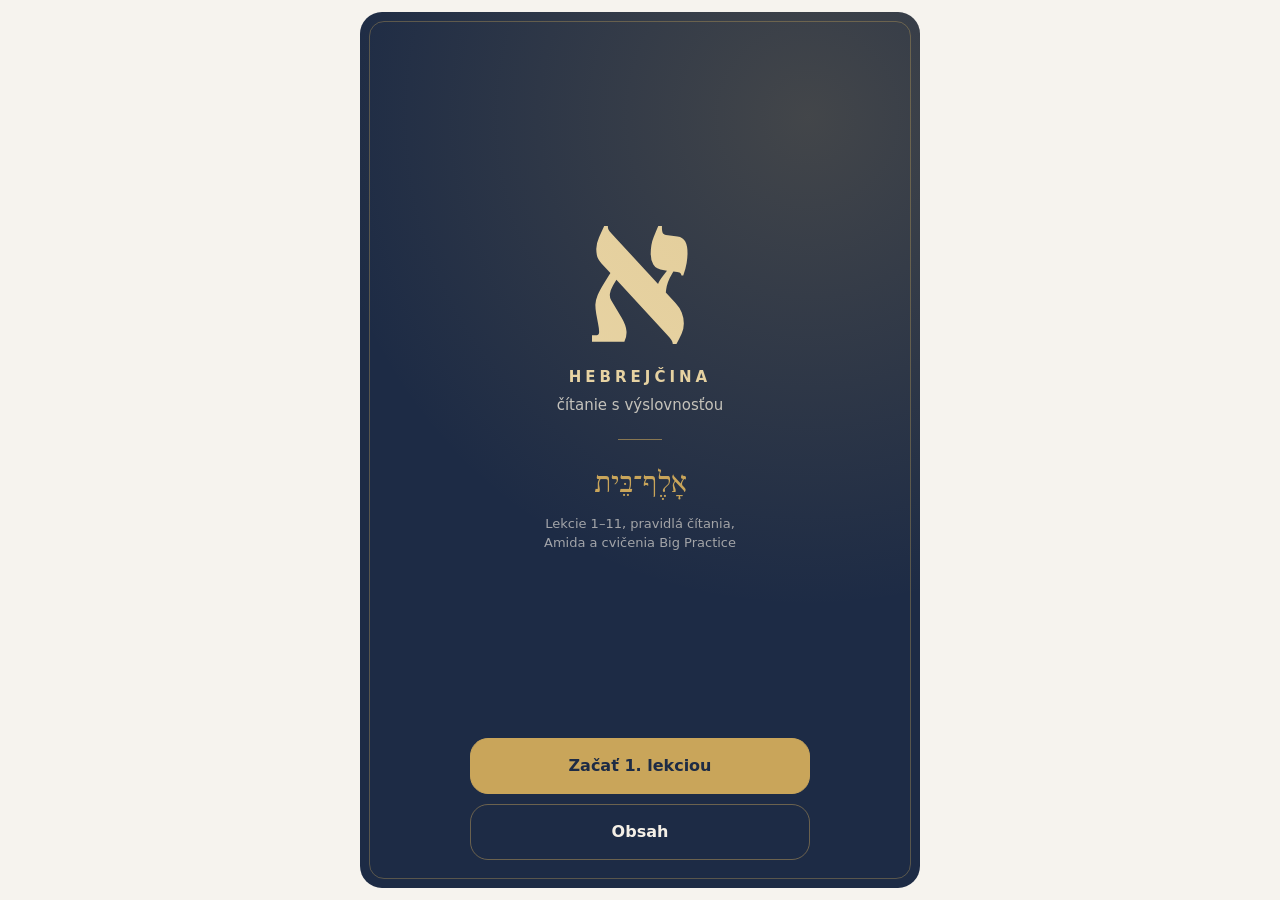
==== commit 9b1d36d1: "Verzia 0.2: čítanie po stranách, výslovnosť po slovách, opravy textu podľa kontroly - zdroje v src/ " ====
--- a/index.html
+++ b/index.html
@@ -1,95 +1,137 @@
 <!DOCTYPE html><html lang="sk"><head><meta charset="utf-8"><meta name="viewport" content="width=device-width, initial-scale=1"><meta name="theme-color" content="#F6F3EE" media="(prefers-color-scheme: light)"><meta name="theme-color" content="#16130F" media="(prefers-color-scheme: dark)"><title>Hebrejčina – čítanie</title><link rel="manifest" href="manifest.webmanifest"><link rel="icon" href="icon-192.png"><link rel="apple-touch-icon" href="icon-192.png"><meta name="apple-mobile-web-app-capable" content="yes"><style>@font-face{font-family:"FR";src:url(frank-ruhl.woff) format("woff");font-display:block}
-:root{--bg:#F6F3EE;--ink:#1F1B16;--mut:#6B6259;--line:#E8E1D6;--tr:#7A5C22;--card:#FFFDF9;--btn:#FFFDF9;--btnink:#1F1B16;--acc:#C8A464;--pill:#F1E3C4}
-@media (prefers-color-scheme:dark){:root:not(.light){--bg:#16130F;--ink:#EDE4D3;--mut:#B8A894;--line:#2F2921;--tr:#D9B46A;--card:#1F1B16;--btn:#1F1B16;--btnink:#EDE4D3;--acc:#C8A464;--pill:#3A3022}}
-:root.dark{--bg:#16130F;--ink:#EDE4D3;--mut:#B8A894;--line:#2F2921;--tr:#D9B46A;--card:#1F1B16;--btn:#1F1B16;--btnink:#EDE4D3;--acc:#C8A464;--pill:#3A3022}
-*{box-sizing:border-box}
+:root{--bg:#F6F3EE;--ink:#1F1B16;--mut:#6B6259;--line:#E8E1D6;--tr:#7A5C22;--card:#FFFDF9;--acc:#C8A464;--pill:#F1E3C4;--goldInk:#241C10;--tint:#FBF4E4;--prepOff:#CFC4B3;--dash:#E2D9CA;
+  --shadow:0 1px 2px rgba(36,28,16,.06),0 8px 24px rgba(36,28,16,.06);
+  --fhe:34px;--fpr:15px;--ftx:16px;
+  --sat:var(--safe-area-inset-top,env(safe-area-inset-top,0px));--sab:var(--safe-area-inset-bottom,env(safe-area-inset-bottom,0px))}
+@media (prefers-color-scheme:dark){:root:not(.light){--bg:#16130F;--ink:#EDE4D3;--mut:#B8A894;--line:#2F2921;--tr:#D9B46A;--card:#1F1B16;--acc:#C8A464;--pill:#3A3022;--goldInk:#1A140A;--tint:#2A2318;--prepOff:#4A4033;--dash:#4A4033;--shadow:none}}
+:root.dark{--bg:#16130F;--ink:#EDE4D3;--mut:#B8A894;--line:#2F2921;--tr:#D9B46A;--card:#1F1B16;--acc:#C8A464;--pill:#3A3022;--goldInk:#1A140A;--tint:#2A2318;--prepOff:#4A4033;--dash:#4A4033;--shadow:none}
+*{box-sizing:border-box;-webkit-tap-highlight-color:transparent}
+html,body{height:100%}
 html{-webkit-text-size-adjust:100%}
-body{margin:0;background:var(--bg);color:var(--ink);font-family:system-ui,-apple-system,"Segoe UI",Roboto,sans-serif;font-size:17px;line-height:1.5}
-main{max-width:760px;margin:0 auto;padding:12px 16px 80px}
-h1{font-size:1.55rem;margin:.4em 0 .2em}
-.sub,.hint,.foot{color:var(--mut);font-size:.92rem;margin:.3em 0}
-.foot{margin-top:3em;border-top:1px solid var(--line);padding-top:.8em}
-.info{position:fixed;inset:0;z-index:20;background:rgba(20,16,10,.45);display:flex;align-items:flex-end;justify-content:center}
-.info[hidden]{display:none}
-.infoBox{background:var(--card);color:var(--ink);width:100%;max-width:560px;border-radius:20px 20px 0 0;padding:6px 22px calc(20px + var(--safe-area-inset-bottom,env(safe-area-inset-bottom,0px)));max-height:85vh;overflow:auto}
-.infoBox h2{border-bottom:0;margin:.8em 0 .3em}
-.infoBox p{line-height:1.6;font-size:.95rem}
-.infoBox a{color:var(--tr);font-weight:600;overflow-wrap:anywhere}
-.infoZ{display:block;width:100%;margin-top:16px;font:inherit;font-weight:700;padding:12px;border-radius:16px;border:1px solid var(--line);background:var(--bg);color:var(--ink);cursor:pointer}
-h2{font-size:1.2rem;margin:2em 0 .5em;padding-bottom:.25em;border-bottom:2px solid var(--acc);scroll-margin-top:64px}
-h3{font-size:.78rem;letter-spacing:.08em;text-transform:uppercase;color:var(--mut);margin:1.4em 0 .3em}
-ul{padding-left:1.2em} li{margin:.35em 0}
+body{margin:0;background:var(--bg);color:var(--ink);font-family:system-ui,-apple-system,"Segoe UI",Roboto,sans-serif;font-size:var(--ftx);line-height:1.5;overflow:hidden}
+button{font:inherit;color:inherit}
 p{margin:.5em 0}
-.he{unicode-bidi:isolate;font-family:"FR","Frank Ruhl Libre","Times New Roman",serif;font-weight:400;font-size:calc(1.9em * var(--f,1));line-height:1.5;vertical-align:-0.12em}
-li,.qa,.sub{line-height:1.9}
-li li .he{font-size:calc(2.2em * var(--f,1))}
-strong .he{font-weight:400}
-.row{border-top:1px solid var(--line);padding:8px 0 10px;cursor:pointer;-webkit-tap-highlight-color:transparent}
-.num{font-size:.8rem;color:var(--mut);font-weight:600}
-.line{display:flex;flex-wrap:wrap;gap:4px 16px;justify-content:flex-start}
-.w{display:inline-flex;flex-direction:column;align-items:center;min-width:1.5em}
-.w b{font-family:"FR","Frank Ruhl Libre","Times New Roman",serif;font-weight:400;font-size:calc(34px * var(--f,1));line-height:1.4}
-.w i{font-style:normal;font-size:.85rem;color:var(--tr);direction:ltr;unicode-bidi:isolate;margin-top:-1px;white-space:nowrap}
-.sep{font-size:calc(30px * var(--f,1));color:var(--mut);align-self:flex-start;line-height:1.5}
-.pr{color:var(--mut);font-size:.85rem;margin-top:4px}
-body.hide .w i,body.hide .pr{visibility:hidden}
-body.hide .row.show .w i,body.hide .row.show .pr{visibility:visible}
-.qa{border:1px solid var(--line);border-radius:12px;background:var(--card);margin:.5em 0;padding:.55em .8em}
-.qa summary{font-weight:600;cursor:pointer}
-.qa .ans{margin-top:.4em}
-@media (max-width:520px){body{font-size:16px}}
-h2 .he{font-size:1.25em;vertical-align:-0.05em;line-height:1.2}
-h2{line-height:1.5}
-.qa summary .he{font-size:calc(2em * var(--f,1))}
-
-/* horná lišta v štýle siduru */
-.bar{position:sticky;top:0;z-index:5;background:var(--bg);border-bottom:1px solid var(--line);display:flex;align-items:center;gap:4px;padding:6px 8px;padding-top:calc(6px + var(--safe-area-inset-top,env(safe-area-inset-top,0px)))}
-.ib{width:44px;height:44px;flex:0 0 44px;border:0;border-radius:22px;background:transparent;color:var(--ink);display:flex;align-items:center;justify-content:center;cursor:pointer;padding:0;-webkit-tap-highlight-color:transparent}
+
+/* ---------- kostra ako v sidure ---------- */
+.app{max-width:640px;height:100vh;height:100dvh;margin:0 auto;display:flex;flex-direction:column}
+.bar{flex:0 0 auto;display:flex;align-items:center;gap:4px;padding:8px 8px 6px;padding-top:calc(8px + var(--sat))}
+.ib{width:44px;height:44px;flex:0 0 44px;border:0;border-radius:22px;background:transparent;color:var(--ink);display:flex;align-items:center;justify-content:center;cursor:pointer;padding:0}
 .ib[aria-pressed="true"],.ib[aria-expanded="true"]{background:var(--pill)}
 .ib .okoZ{display:none}.ib[aria-pressed="true"] .oko{display:none}.ib[aria-pressed="true"] .okoZ{display:block}
 .aa{font-size:17px;font-weight:700;letter-spacing:-.5px}
-.tit{flex:1 1 auto;min-width:0;text-align:center}
-.tit b{display:block;font-size:15px;font-weight:600;white-space:nowrap;overflow:hidden;text-overflow:ellipsis}
-/* nastavenie */
-.uchop{width:40px;height:4px;border-radius:2px;background:var(--line);margin:8px auto 0}
-.riadok{display:flex;align-items:center;justify-content:space-between;gap:12px;min-height:56px;border-bottom:1px solid var(--line);font-size:1rem}
-.riadokBtn{width:100%;font:inherit;color:var(--ink);background:none;border:0;border-bottom:1px solid var(--line);padding:0;cursor:pointer;text-align:left}
-.riadokBtn svg{color:var(--mut)}
-.dvoj{display:flex;gap:8px}
-.kruh{width:48px;height:40px;border-radius:20px;border:1px solid var(--line);background:var(--bg);color:var(--ink);font:inherit;font-weight:700;cursor:pointer}
-.prepinac{width:52px;height:32px;border-radius:16px;border:0;background:var(--line);position:relative;cursor:pointer;padding:0;transition:background .2s}
+.tit{flex:1 1 auto;min-width:0;display:flex;flex-direction:column;align-items:center;line-height:1.15}
+.tit b{max-width:100%;font-size:16px;font-weight:600;white-space:nowrap;overflow:hidden;text-overflow:ellipsis}
+.tit span{font-family:"FR",serif;font-size:15px;color:var(--tr)}
+.tit span:empty{display:none}
+.scroll{flex:1 1 auto;min-height:0;overflow-y:auto;overscroll-behavior:contain;-webkit-overflow-scrolling:touch;padding:4px 12px 16px;outline:none}
+.paper{background:var(--card);border-radius:24px;box-shadow:var(--shadow);padding:22px 20px 20px;min-height:100%}
+.paper[hidden]{display:none}
+.paper.vstup{animation:vstupL .22s ease-out}.paper.vstupP{animation:vstupP .22s ease-out}
+@keyframes vstupL{from{opacity:0;transform:translateX(24px)}to{opacity:1;transform:none}}
+@keyframes vstupP{from{opacity:0;transform:translateX(-24px)}to{opacity:1;transform:none}}
+@media (prefers-reduced-motion:reduce){.paper.vstup,.paper.vstupP{animation:none}}
+
+/* ---------- otvorenie strany ---------- */
+.otv .eb{display:flex;justify-content:space-between;align-items:center;gap:10px}
+.otv .sek{font-size:11px;font-weight:700;letter-spacing:1.4px;text-transform:uppercase;color:var(--mut)}
+.otv .cis{flex:none;font-size:13px;font-weight:700;color:var(--goldInk);background:var(--pill);border-radius:12px;min-width:34px;height:26px;display:flex;align-items:center;justify-content:center;padding:0 9px}
+:root.dark .otv .cis{color:var(--tr)}
+@media (prefers-color-scheme:dark){:root:not(.light) .otv .cis{color:var(--tr)}}
+.otv .velke{font-family:"FR",serif;font-size:56px;line-height:1.25;color:var(--tr);text-align:center;direction:rtl;margin:16px 0 0;word-spacing:18px}
+.otv .naz{text-align:center;font-size:20px;font-weight:700;margin:14px 0 0;text-wrap:balance;line-height:1.3}
+.otv .velke+.naz{font-size:17px;margin-top:6px}
+.otv .naz small{display:block;font-weight:400;color:var(--mut);font-size:14px;margin-top:4px;line-height:1.45}
+.otv .naz small .he{font-size:1.3em;line-height:1;vertical-align:-.1em;color:var(--ink)}
+.orn{display:flex;align-items:center;justify-content:center;gap:10px;margin:18px 0 4px;color:var(--acc);font-size:14px}
+.orn i{display:block;height:1px;width:56px;background:var(--line)}
+
+/* ---------- text strany ---------- */
+.telo h3{font-size:11px;font-weight:700;letter-spacing:1.4px;text-transform:uppercase;color:var(--mut);margin:24px 0 8px}
+.telo ul{padding-left:1.2em;margin:.4em 0} .telo li{margin:.45em 0;line-height:1.65}
+.he{unicode-bidi:isolate;font-family:"FR","Frank Ruhl Libre","Times New Roman",serif;font-weight:400;font-size:1.5em;line-height:1;vertical-align:-.08em}
+.telo li li .he,.telo p .he{font-size:1.5em}
+strong .he{font-weight:400}
+.telo p{line-height:1.65}
+.row{border-top:1px solid var(--line);padding:6px 0 12px;user-select:none;-webkit-user-select:none}
+.row .num{display:block;width:max-content;margin:0 0 0 auto;min-width:32px;min-height:28px;padding:2px 2px 2px 10px;border:0;background:none;text-align:right;font-size:12px;font-weight:700;color:var(--mut);cursor:pointer}
+.line{display:flex;flex-wrap:wrap;gap:4px 10px;justify-content:flex-start}
+.w{display:inline-flex;flex-direction:column;align-items:center;min-width:1.8em;padding:2px 6px 4px;border-radius:12px;cursor:pointer;transition:background .15s}
+.w b{font-family:"FR","Frank Ruhl Libre","Times New Roman",serif;font-weight:400;font-size:var(--fhe);line-height:1.4}
+.w i{position:relative;font-style:normal;font-size:var(--fpr);font-weight:500;color:var(--tr);direction:ltr;unicode-bidi:isolate;margin-top:-1px;white-space:nowrap;min-height:1.4em;min-width:18px;text-align:center}
+.sep{font-size:calc(var(--fhe) * .9);color:var(--mut);align-self:flex-start;line-height:1.5}
+/* skrytá výslovnosť: pomlčka namiesto prepisu; ťuknuté slovo sa prepne */
+.w.skr i,.odp.skr{color:transparent}
+.w.skr i::after{content:"";position:absolute;left:50%;top:55%;width:18px;margin-left:-9px;height:2px;border-radius:1px;background:var(--dash)}
+.w.ukaz{background:var(--tint)}
+.odp{display:inline-block;margin-top:4px;padding:2px 8px;border-radius:10px;color:var(--tr);font-weight:500;cursor:pointer;position:relative;min-width:60px;min-height:1.6em}
+.odp.skr::after{content:"ťukni pre riešenie";position:absolute;left:8px;top:2px;color:var(--mut);font-weight:400;font-size:.85em;white-space:nowrap}
+.odp.ukaz{background:var(--tint)}
+.telo p:has(>.odp){line-height:1.9}
+/* otázky */
+.qa{border:1px solid var(--line);border-radius:16px;background:var(--card);margin:.6em 0}
+.qa summary{list-style:none;display:flex;align-items:center;gap:10px;min-height:56px;padding:10px 14px;font-weight:600;cursor:pointer}
+.qa summary::-webkit-details-marker{display:none}
+.qa summary::after{content:"";flex:none;margin-left:auto;width:9px;height:9px;border-right:2px solid var(--mut);border-bottom:2px solid var(--mut);transform:rotate(45deg) translate(-2px,-2px);transition:transform .2s}
+.qa[open] summary::after{transform:rotate(-135deg) translate(-2px,-2px)}
+.qa .ans{border-top:1px solid var(--line);padding:10px 14px 12px;line-height:1.65}
+.qa summary .he{font-size:1.6em}
+/* koniec strany */
+.koniec{margin:30px 0 2px;padding-top:18px;border-top:1px solid var(--line);text-align:center}
+.koniec .k1{font-size:11px;font-weight:700;letter-spacing:1.4px;text-transform:uppercase;color:var(--mut)}
+.dalsia{width:100%;display:flex;align-items:center;gap:14px;text-align:left;margin:16px 0 0;padding:14px 14px 14px 16px;border-radius:20px;background:var(--tint);border:1px solid var(--pill);color:var(--ink);cursor:pointer}
+.dalsia .t{flex:1;min-width:0}
+.dalsia .e{display:block;font-size:11px;font-weight:700;letter-spacing:1.4px;text-transform:uppercase;color:var(--tr)}
+.dalsia b{display:block;font-size:17px;margin-top:2px}
+.dalsia small{display:block;color:var(--mut);font-size:13px;margin-top:2px;line-height:1.45}
+.dalsia small .he{font-size:1.3em;line-height:1;vertical-align:-.1em;color:var(--ink)}
+.dalsia .ch{flex:0 0 44px;height:44px;border-radius:22px;background:var(--acc);color:var(--goldInk);display:flex;align-items:center;justify-content:center}
+.sekL{display:flex;justify-content:center;gap:8px;margin-top:12px;flex-wrap:wrap}
+.sekL button{font-size:14px;font-weight:600;min-height:44px;padding:0 16px;border-radius:22px;border:1px solid var(--line);background:transparent;color:var(--ink);cursor:pointer}
+.hotovo{margin:16px 0 0;font-size:15px;line-height:1.5}
+
+/* ---------- spodná lišta ---------- */
+.dole{flex:0 0 auto;display:grid;grid-template-columns:minmax(0,1fr) auto minmax(0,1fr);align-items:center;gap:10px;padding:10px 14px calc(12px + var(--sab));background:var(--bg)}
+.navb{height:56px;min-width:56px;border-radius:28px;border:1px solid var(--line);background:var(--card);color:var(--ink);display:flex;align-items:center;justify-content:center;gap:6px;font-size:15px;font-weight:700;padding:0 16px;cursor:pointer}
+.navb.sp{justify-self:start}.navb.da{justify-self:end;background:var(--acc);border-color:var(--acc);color:var(--goldInk)}
+.navb:disabled{visibility:hidden}
+.navb span:empty{display:none}
+.stB{min-width:128px;max-width:100%;height:56px;border:0;border-radius:20px;background:transparent;color:var(--ink);display:flex;flex-direction:column;align-items:center;justify-content:center;line-height:1.15;cursor:pointer;padding:0 6px}
+.stB b{font-size:16px;font-weight:700;white-space:nowrap}
+.stB span{font-size:12px;color:var(--mut);white-space:nowrap}
+
+/* ---------- okná (zdola) ---------- */
+.sheet{position:fixed;inset:0;z-index:20;background:rgba(20,16,10,.45);display:flex;align-items:flex-end;justify-content:center}
+.sheet[hidden]{display:none}
+.panel,.obBox{background:var(--card);color:var(--ink);width:100%;max-width:560px;border-radius:24px 24px 0 0;padding:8px 20px calc(20px + var(--sab));max-height:88%;overflow:auto;outline:none}
+.panel h2{font-size:18px;margin:12px 0 6px}
+.panel h3{font-size:11px;font-weight:700;letter-spacing:1.4px;text-transform:uppercase;color:var(--mut);margin:18px 0 4px}
+.panel p{line-height:1.6;font-size:15px}
+.panel a{color:var(--tr);font-weight:600;overflow-wrap:anywhere}
+.uchop{width:40px;height:4px;border-radius:2px;background:var(--line);margin:4px auto 0}
+.infoZ{display:block;width:100%;margin-top:16px;font-weight:700;min-height:50px;border-radius:16px;border:1px solid var(--line);background:var(--bg);color:var(--ink);cursor:pointer}
+.riadok{display:flex;align-items:center;justify-content:space-between;gap:12px;min-height:60px;border-bottom:1px solid var(--line);font-size:16px}
+.riadokBtn{width:100%;background:none;border:0;border-bottom:1px solid var(--line);padding:0;cursor:pointer;text-align:left}
+.riadokBtn small{display:block;font-size:13px;color:var(--mut)}
+.riadokBtn>svg{color:var(--mut)}
+.dvoj{display:flex;align-items:center;gap:6px}
+.dvoj output{min-width:22px;text-align:center;font-weight:700}
+.kruh{width:44px;height:44px;border-radius:22px;border:1px solid var(--line);background:var(--bg);color:var(--ink);font-weight:700;cursor:pointer}
+.kruh:disabled{opacity:.35}
+.ukazka{display:flex;justify-content:center;padding:10px 0 12px;border-bottom:1px solid var(--line)}
+.prepinac{flex:none;width:52px;height:32px;border-radius:16px;background:var(--prepOff);position:relative;transition:background .2s}
 .prepinac i{position:absolute;top:3px;left:3px;width:26px;height:26px;border-radius:13px;background:#fff;box-shadow:0 1px 3px rgba(0,0,0,.25);transition:left .2s}
 .prepinac[aria-checked="true"]{background:var(--acc)}.prepinac[aria-checked="true"] i{left:23px}
-/* úvodná obrazovka */
-.uvod{position:fixed;inset:0;z-index:30;background:var(--bg);display:flex;padding:calc(12px + var(--safe-area-inset-top,env(safe-area-inset-top,0px))) 12px calc(12px + var(--safe-area-inset-bottom,env(safe-area-inset-bottom,0px)))}
-.uvod[hidden]{display:none}
-.uvPanel{flex:1;background:#1D2B45;border-radius:22px;color:#F4EFE6;display:flex;flex-direction:column;align-items:center;justify-content:center;text-align:center;padding:28px 24px;position:relative;overflow:hidden}
-.uvPanel::before{content:"";position:absolute;inset:9px;border:1px solid rgba(201,165,90,.35);border-radius:15px;pointer-events:none}
-.uvPanel::after{content:"";position:absolute;inset:0;background:radial-gradient(circle at 80% 12%,rgba(201,165,90,.22),rgba(201,165,90,0) 55%);pointer-events:none}
-.uvAlef{display:block;height:118px;width:auto;color:#E9D6A8;margin-top:auto}
-.uvT{font-size:15px;font-weight:700;letter-spacing:4px;text-transform:uppercase;color:#E9D6A8;margin:22px 0 0;border:0;padding:0}
-.uvS{font-size:15px;color:rgba(244,239,230,.78);margin:6px 0 0}
-.uvL{width:44px;height:1px;background:rgba(201,165,90,.6);margin:22px auto}
-.uvHe{font-family:"FR","Frank Ruhl Libre",serif;font-size:30px;color:#C9A55A;margin:0;line-height:1.4}
-.uvP{font-size:13px;line-height:1.5;color:rgba(244,239,230,.62);margin:10px 0 0;max-width:260px;text-wrap:balance}
-.uvB{margin-top:auto;width:100%;max-width:340px;display:flex;flex-direction:column;gap:10px;position:relative;z-index:1}
-.uvBtn{font:inherit;font-weight:700;font-size:16px;min-height:54px;border-radius:18px;border:1px solid rgba(201,165,90,.45);background:transparent;color:#F4EFE6;cursor:pointer;display:flex;flex-direction:column;align-items:center;justify-content:center;padding:8px 16px}
-.uvHl{background:#C9A55A;border-color:#C9A55A;color:#1D2B45}
-.uvBtn small{font-size:12.5px;font-weight:500;opacity:.8;margin-top:2px;max-width:100%;white-space:nowrap;overflow:hidden;text-overflow:ellipsis}
-.uvBtn small:empty{display:none}
-
-/* obsah – samostatné okno ako „Časti sidura“ */
-.obsah{position:fixed;inset:0;z-index:20;background:rgba(20,16,10,.45);display:flex;align-items:flex-end;justify-content:center}
-.obsah[hidden]{display:none}
-.obBox{background:var(--card);width:100%;max-width:640px;height:calc(100% - 40px - var(--safe-area-inset-top,env(safe-area-inset-top,0px)));border-radius:20px 20px 0 0;display:flex;flex-direction:column;overflow:hidden}
-.obHl{display:flex;align-items:center;justify-content:space-between;padding:4px 10px 6px 20px;border-bottom:1px solid var(--line)}
-.obHl h2{margin:6px 0;border:0;padding:0;font-size:1.15rem}
-.obScroll{flex:1;overflow:auto;-webkit-overflow-scrolling:touch;padding:4px 0 calc(24px + var(--safe-area-inset-bottom,env(safe-area-inset-bottom,0px)))}
+/* obsah */
+.obBox{height:calc(100% - 40px - var(--sat));max-height:none;display:flex;flex-direction:column;padding:8px 0 0;overflow:hidden}
+.obHl{display:flex;align-items:center;justify-content:space-between;padding:2px 8px 6px 20px;border-bottom:1px solid var(--line)}
+.obHl.bez{border:0;padding:2px 0 0}
+.obHl h2{margin:6px 0;font-size:18px}
+.obScroll{flex:1;overflow:auto;-webkit-overflow-scrolling:touch;padding:4px 0 calc(24px + var(--sab))}
 .obSk{padding:0 16px}
 .obSkN{display:flex;align-items:baseline;justify-content:space-between;margin:18px 4px 6px;font-size:11px;letter-spacing:1.4px;text-transform:uppercase;color:var(--mut)}
 .obSkN span{text-transform:none;letter-spacing:0;font-weight:500;font-size:12px}
-.obPol{display:flex;align-items:center;gap:12px;padding:10px 8px;border-radius:12px;color:var(--ink);text-decoration:none;min-height:52px;-webkit-tap-highlight-color:transparent}
-.obPol+.obPol{border-top:1px solid var(--line);border-radius:0}
+.obPol{display:flex;align-items:center;gap:12px;padding:10px 8px;color:var(--ink);text-decoration:none;min-height:56px;border-top:1px solid var(--line)}
+.obSkN+.obPol{border-top:0}
 .obPol.akt{background:var(--pill);border-radius:12px;border-top-color:transparent}
 .obPol.akt+.obPol{border-top-color:transparent}
 .obC{flex:0 0 30px;height:30px;border-radius:15px;background:var(--bg);color:var(--tr);font-weight:700;font-size:13px;display:flex;align-items:center;justify-content:center}
@@ -97,15 +139,56 @@
 .obC:empty::before{content:"";width:6px;height:6px;border-radius:3px;background:var(--acc)}
 .obPol.akt .obC{background:var(--card)}
 .obT{display:flex;flex-direction:column;min-width:0;line-height:1.35}
-.obT b{font-weight:600;font-size:1rem}
-.obT small{color:var(--mut);font-size:.84rem;margin-top:2px}
-.obT small .he{font-size:1.25em;vertical-align:-.08em;line-height:1}
-/* koniec časti: späť na obsah / ďalej */
-.dalej{display:flex;gap:10px;margin:28px 0 8px}
-.dalej button,.dalej a{flex:1;min-height:48px;border-radius:16px;border:1px solid var(--line);background:var(--card);color:var(--ink);font:inherit;font-weight:600;font-size:.92rem;display:flex;align-items:center;justify-content:center;gap:6px;text-decoration:none;padding:6px 12px;cursor:pointer;text-align:center}
-.dalej a{flex:1.6;background:var(--pill);border-color:var(--pill)}
-</style></head><body><header class="bar"><button id="toc" class="ib" type="button" aria-label="Obsah" aria-expanded="false"><svg width="24" height="24" viewBox="0 0 24 24" fill="none" stroke="currentColor" stroke-width="2" stroke-linecap="round" stroke-linejoin="round" aria-hidden="true"><path d="M12 7v14"/><path d="M3 18a1 1 0 0 1-1-1V4a1 1 0 0 1 1-1h5a4 4 0 0 1 4 4 4 4 0 0 1 4-4h5a1 1 0 0 1 1 1v13a1 1 0 0 1-1 1h-6a3 3 0 0 0-3 3 3 3 0 0 0-3-3z"/></svg></button><div class="tit"><b id="titL">Hebrejčina – čítanie</b></div><button id="t" class="ib" type="button" aria-label="Skryť výslovnosť" aria-pressed="false"><svg class="oko" width="24" height="24" viewBox="0 0 24 24" fill="none" stroke="currentColor" stroke-width="2" stroke-linecap="round" stroke-linejoin="round" aria-hidden="true"><path d="M2.06 12.35a1 1 0 0 1 0-.7 10.75 10.75 0 0 1 19.88 0 1 1 0 0 1 0 .7 10.75 10.75 0 0 1-19.88 0"/><circle cx="12" cy="12" r="3"/></svg><svg class="okoZ" width="24" height="24" viewBox="0 0 24 24" fill="none" stroke="currentColor" stroke-width="2" stroke-linecap="round" stroke-linejoin="round" aria-hidden="true"><path d="M10.73 5.08A10.43 10.43 0 0 1 12 5c4.64 0 8.4 2.8 9.94 6.65a1 1 0 0 1 0 .7 10.8 10.8 0 0 1-1.44 2.49"/><path d="M14.08 14.16a3 3 0 0 1-4.24-4.24"/><path d="M17.48 17.5A10.75 10.75 0 0 1 2.06 12.35a1 1 0 0 1 0-.7 10.8 10.8 0 0 1 4.45-5.14"/><path d="m2 2 20 20"/></svg></button><button id="nastB" class="ib" type="button" aria-label="Nastavenie"><span class="aa">Aa</span></button></header><nav id="nav" class="obsah" hidden role="dialog" aria-modal="true" aria-labelledby="obT"><div class="obBox"><div class="uchop"></div><div class="obHl"><h2 id="obT">Obsah</h2><button type="button" class="ib" id="obZ" aria-label="Zavrieť obsah"><svg width="22" height="22" viewBox="0 0 24 24" fill="none" stroke="currentColor" stroke-width="2" stroke-linecap="round" aria-hidden="true"><path d="M18 6 6 18M6 6l12 12"/></svg></button></div><div class="obScroll"><section class="obSk"><h3 class="obSkN">Písmená a samohlásky<span>lekcie 1–11</span></h3><a href="#s0" class="obPol"><span class="obC">1</span><span class="obT"><b>Lekcia 1</b><small><span class="he" lang="he">א</span> alef, <span class="he" lang="he">ב</span> bet · <span class="he" lang="he">אָ</span> kamac, <span class="he" lang="he">אַ</span> patach</small></span></a><a href="#s1" class="obPol"><span class="obC">2</span><span class="obT"><b>Lekcia 2</b><small><span class="he" lang="he">מ</span> mem, <span class="he" lang="he">י</span> jud · <span class="he" lang="he">אִ</span> chirik, <span class="he" lang="he">אֵ</span> cere</small></span></a><a href="#s2" class="obPol"><span class="obC">3</span><span class="obT"><b>Lekcia 3</b><small><span class="he" lang="he">נ</span> nun, <span class="he" lang="he">ה</span> he</small></span></a><a href="#s3" class="obPol"><span class="obC">4</span><span class="obT"><b>Lekcia 4</b><small><span class="he" lang="he">ל</span> lamed, <span class="he" lang="he">ו</span> vav · <span class="he" lang="he">אְ</span> ševa, <span class="he" lang="he">אֶ</span> segol</small></span></a><a href="#s4" class="obPol"><span class="obC">5</span><span class="obT"><b>Lekcia 5</b><small><span class="he" lang="he">ר</span> reš, <span class="he" lang="he">ש</span> šin/sin · <span class="he" lang="he">וֹ</span> cholam male</small></span></a><a href="#s5" class="obPol"><span class="obC">6</span><span class="obT"><b>Lekcia 6</b><small><span class="he" lang="he">ע</span> ajin, <span class="he" lang="he">ט</span> tet · <span class="he" lang="he">וּ</span> šuruk</small></span></a><a href="#s6" class="obPol"><span class="obC">7</span><span class="obT"><b>Lekcia 7</b><small><span class="he" lang="he">ת</span> tav, <span class="he" lang="he">ד</span> dalet · <span class="he" lang="he">אֱ</span> chataf segol, <span class="he" lang="he">אֹ</span> cholam</small></span></a><a href="#s7" class="obPol"><span class="obC">8</span><span class="obT"><b>Lekcia 8</b><small><span class="he" lang="he">צ</span> cadi, <span class="he" lang="he">ק</span> kof · <span class="he" lang="he">אֲ</span> chataf patach</small></span></a><a href="#s8" class="obPol"><span class="obC">9</span><span class="obT"><b>Lekcia 9</b><small><span class="he" lang="he">ח</span> chet, <span class="he" lang="he">כ</span> kaf · <span class="he" lang="he">אֻ</span> kubuc</small></span></a><a href="#s9" class="obPol"><span class="obC">10</span><span class="obT"><b>Lekcia 10</b><small><span class="he" lang="he">ז</span> zajin, <span class="he" lang="he">פ</span> pe · <span class="he" lang="he">אֳ</span> chataf kamac</small></span></a><a href="#s10" class="obPol"><span class="obC">11</span><span class="obT"><b>Lekcia 11</b><small><span class="he" lang="he">ג</span> gimel, <span class="he" lang="he">ס</span> samech</small></span></a></section><section class="obSk"><h3 class="obSkN">Opakovanie</h3><a href="#s11" class="obPol"><span class="obC"></span><span class="obT"><b>Koncové písmená, dageš, podobné písmená</b></span></a><a href="#s12" class="obPol"><span class="obC">3</span><span class="obT"><b>Úvod – opakovanie</b></span></a><a href="#s13" class="obPol"><span class="obC">4</span><span class="obT"><b>Koncové písmená a dageš</b></span></a><a href="#s14" class="obPol"><span class="obC">5</span><span class="obT"><b>Podobne znejúce a podobne vyzerajúce písmená</b></span></a></section><section class="obSk"><h3 class="obSkN">Čítanie</h3><a href="#s15" class="obPol"><span class="obC"></span><span class="obT"><b>Pravidlá čítania</b></span></a><a href="#s16" class="obPol"><span class="obC"></span><span class="obT"><b>Amida – čítanie po častiach</b></span></a></section><section class="obSk"><h3 class="obSkN">Big Practice<span>strany 8–32</span></h3><a href="#s17" class="obPol"><span class="obC">8</span><span class="obT"><b>Strana 8</b><small>Slová a frázy z Amidy</small></span></a><a href="#s18" class="obPol"><span class="obC">11</span><span class="obT"><b>Strana 11</b><small>Prvý riadok Amidy a frázy</small></span></a><a href="#s19" class="obPol"><span class="obC">14</span><span class="obT"><b>Strana 14</b><small>Slová a frázy</small></span></a><a href="#s20" class="obPol"><span class="obC">17</span><span class="obT"><b>Strana 17</b><small>Gevurot (2. požehnanie Amidy) – slová a frázy</small></span></a><a href="#s21" class="obPol"><span class="obC">20</span><span class="obT"><b>Strana 20</b><small>Keduša (3. požehnanie Amidy) – slová a frázy</small></span></a><a href="#s22" class="obPol"><span class="obC">23</span><span class="obT"><b>Strana 23</b><small>Slová a frázy zo šabatovej Amidy (Vajechulu, Ve‑šamru, Recé)</small></span></a><a href="#s23" class="obPol"><span class="obC">26</span><span class="obT"><b>Strana 26</b><small>Slová a frázy z Modim (požehnanie vďaky v Amide)</small></span></a><a href="#s24" class="obPol"><span class="obC">29</span><span class="obT"><b>Strana 29</b><small>Slová a frázy zo Sim šalom / Šalom rav</small></span></a><a href="#s25" class="obPol"><span class="obC">32</span><span class="obT"><b>Záverečné cvičenie</b><small>Frázy z Amidy</small></span></a></section><section class="obSk"><h3 class="obSkN">Prehľady</h3><a href="#s26" class="obPol"><span class="obC"></span><span class="obT"><b>Celá abeceda</b></span></a><a href="#s27" class="obPol"><span class="obC"></span><span class="obT"><b>Samohlásky</b></span></a></section></div></div></nav><div id="nast" class="info" hidden role="dialog" aria-modal="true" aria-labelledby="nastT"><div class="infoBox"><div class="uchop"></div><h2 id="nastT">Nastavenie</h2><div class="riadok"><span>Veľkosť písma</span><span class="dvoj"><button id="m" type="button" class="kruh" aria-label="Menšie písmo">A−</button><button id="p" type="button" class="kruh" aria-label="Väčšie písmo">A+</button></span></div><div class="riadok"><span>Nočný režim</span><button id="dk" type="button" class="prepinac" role="switch" aria-checked="false" aria-label="Nočný režim"><i></i></button></div><button type="button" id="oApp" class="riadok riadokBtn"><span>O aplikácii</span><svg width="20" height="20" viewBox="0 0 24 24" fill="none" stroke="currentColor" stroke-width="2" stroke-linecap="round" aria-hidden="true"><path d="m9 6 6 6-6 6"/></svg></button><button type="button" class="infoZ" data-zavri="nast">Zavrieť</button></div></div><div id="uvod" class="uvod" role="dialog" aria-modal="true" aria-labelledby="uvT"><div class="uvPanel"><svg class="uvAlef" viewBox="35 -597 493 609" aria-hidden="true"><path transform="scale(1 -1)" fill="currentColor" d="M452 -12Q451 -2 445.5 7.5Q440 17 426 32L161 320L144 291Q130 266 127.5 247.5Q125 229 134 214L188 123Q211 84 213.0 53.5Q215 23 202 0H35V33H53Q70 33 71.5 46.5Q73 60 66 95L57 143Q52 170 52.5 191.5Q53 213 63.5 238.5Q74 264 98 303L130 354L84 404Q63 427 60.0 447.0Q57 467 57 478Q58 510 71.5 539.5Q85 569 98 597H117V591Q117 580 124.5 571.5Q132 563 145 548L376 298Q378 306 384 315Q393 330 403 342L422 366L408 368Q365 374 351.5 398.5Q338 423 338 454Q338 503 353.5 540.5Q369 578 377 597H396V584Q396 571 400.0 561.5Q404 552 427 549L476 543Q505 539 516.5 517.0Q528 495 528 457Q528 434 523.5 405.5Q519 377 506 342H497Q495 350 492.0 353.5Q489 357 475 359L455 362L449 352Q434 327 427.0 307.0Q420 287 418 271Q417 262 416 254L466 200Q487 178 498.0 150.5Q509 123 509 94Q509 66 497.5 40.5Q486 15 471 -12Z"/></svg><h1 class="uvT" id="uvT">Hebrejčina</h1><p class="uvS">čítanie s výslovnosťou</p><div class="uvL"></div><p class="uvHe" lang="he" dir="rtl">אָלֶף־בֵּית</p><p class="uvP">Lekcie 1–11, pravidlá čítania, Amida a cvičenia Big Practice</p><div class="uvB"><button type="button" id="uvDalej" class="uvBtn uvHl"><span>Začať čítať</span><small id="uvKde"></small></button><button type="button" id="uvObsah" class="uvBtn">Obsah</button></div></div></div><div id="info" class="info" hidden role="dialog" aria-modal="true" aria-labelledby="infoT"><div class="infoBox"><h2 id="infoT">O aplikácii</h2><p><b>Hebrejčina – čítanie</b>, testovacia verzia 0.1.1</p><p>Aplikáciu pripravil Peter Mičuda.</p><p>Cvičenia na čítanie hebrejčiny podľa materiálov z hodín: lekcie 1–11, koncové písmená a dageš, pravidlá čítania, Amida a strany Big Practice.</p><h3>Našli ste chybu?</h3><p>Ak niekde nesedí hebrejský text alebo výslovnosť, napíšte nám na <a href="mailto:sidur.hineni@gmail.com?subject=Hebrej%C4%8Dina%20%E2%80%93%20%C4%8D%C3%ADtanie%3A%20chyba">sidur.hineni@gmail.com</a>. Pomôže, keď uvediete lekciu alebo stranu a číslo riadku.</p><button type="button" id="infoZ" class="infoZ">Zavrieť</button></div></div><main><h1>Hebrejčina – čítanie</h1><p class="sub">Spracované podľa materiálov z hodín hebrejčiny (lekcie 1–11 a tabuľka abecedy). Pri čítaní si zakry riadok so šípkou, prečítaj nahlas a potom si to skontroluj. Kľúč je v jednoduchom prepise latinkou (ch, š, c, j).</p><p class="hint">Keď je výslovnosť skrytá, ťukni na riadok a ukáže sa. Otázku otvoríš ťuknutím.</p><h2 id="s0">Lekcia 1: <span class="he" lang="he">א</span> alef, <span class="he" lang="he">ב</span> bet · samohlásky <span class="he" lang="he">אָ</span> kamac, <span class="he" lang="he">אַ</span> patach</h2>
-<h3>Písmená a samohlásky</h3>
+.obT b{font-weight:600;font-size:16px}
+.obT small{color:var(--mut);font-size:13.5px;margin-top:2px}
+.obT small .he{font-size:1.3em;vertical-align:-.1em;line-height:1}
+/* mriežka */
+.pod{font-size:14px;color:var(--mut);margin:2px 0 10px}
+.chips{display:grid;grid-template-columns:repeat(5,minmax(0,1fr));gap:8px}
+.chips .oz{grid-column:1/-1;font-size:11px;font-weight:700;letter-spacing:1.4px;text-transform:uppercase;color:var(--mut);margin:12px 2px 0;display:flex;justify-content:space-between}
+.chips .oz span{text-transform:none;letter-spacing:0;font-weight:500;font-size:12px}
+.chip{height:52px;border-radius:16px;border:1px solid var(--line);background:var(--card);color:var(--ink);font-size:17px;font-weight:700;cursor:pointer;padding:0 4px}
+.chip.w2{grid-column:span 2;font-size:14px}
+.chip.akt{background:var(--acc);border-color:var(--acc);color:var(--goldInk)}
+/* prvé spustenie */
+.kroky{list-style:none;padding:0;margin:8px 0 4px}
+.kroky li{display:flex;gap:14px;align-items:flex-start;padding:12px 0;border-bottom:1px solid var(--line);line-height:1.55}
+.kroky li:last-child{border:0}
+.kc{flex:0 0 30px;height:30px;border-radius:15px;background:var(--pill);color:var(--goldInk);font-weight:700;display:flex;align-items:center;justify-content:center}
+:root.dark .kc{color:var(--tr)}
+.ikonka{display:inline-flex;vertical-align:-4px;width:28px;height:28px;border-radius:14px;background:var(--pill);align-items:center;justify-content:center}
+.plny{width:100%;margin-top:14px}
+/* hlásenie */
+.toast{position:fixed;left:50%;bottom:calc(92px + var(--sab));transform:translateX(-50%);z-index:25;background:var(--ink);color:var(--bg);font-size:14px;line-height:1.4;padding:10px 16px;border-radius:14px;width:max-content;max-width:min(320px,calc(100% - 40px));text-align:center;box-shadow:0 6px 20px rgba(0,0,0,.2)}
+.toast[hidden]{display:none}
+
+/* ---------- úvodná obrazovka ---------- */
+.uvod{position:fixed;inset:0;z-index:30;background:var(--bg);display:flex;padding:calc(12px + var(--sat)) 12px calc(12px + var(--sab))}
+.uvod[hidden]{display:none}
+.uvPanel{flex:1;max-width:560px;margin:0 auto;background:#1D2B45;border-radius:22px;color:#F4EFE6;display:flex;flex-direction:column;align-items:center;justify-content:center;text-align:center;padding:28px 24px;position:relative;overflow:hidden}
+.uvPanel::before{content:"";position:absolute;inset:9px;border:1px solid rgba(201,165,90,.35);border-radius:15px;pointer-events:none}
+.uvPanel::after{content:"";position:absolute;inset:0;background:radial-gradient(circle at 80% 12%,rgba(201,165,90,.22),rgba(201,165,90,0) 55%);pointer-events:none}
+.uvAlef{display:block;height:118px;width:auto;color:#E9D6A8;margin-top:auto}
+.uvT{font-size:15px;font-weight:700;letter-spacing:4px;text-transform:uppercase;color:#E9D6A8;margin:22px 0 0}
+.uvS{font-size:15px;color:rgba(244,239,230,.78);margin:6px 0 0}
+.uvL{width:44px;height:1px;background:rgba(201,165,90,.6);margin:22px auto}
+.uvHe{font-family:"FR","Frank Ruhl Libre",serif;font-size:30px;color:#C9A55A;margin:0;line-height:1.4}
+.uvP{font-size:13px;line-height:1.5;color:rgba(244,239,230,.62);margin:10px 0 0;max-width:260px;text-wrap:balance}
+.uvB{margin-top:auto;width:100%;max-width:340px;display:flex;flex-direction:column;gap:10px;position:relative;z-index:1}
+.uvBtn{font-weight:700;font-size:16px;min-height:56px;border-radius:18px;border:1px solid rgba(201,165,90,.45);background:transparent;color:#F4EFE6;cursor:pointer;display:flex;flex-direction:column;align-items:center;justify-content:center;padding:8px 16px}
+.uvHl{background:#C9A55A;border-color:#C9A55A;color:#1D2B45}
+.uvBtn small{font-size:13px;font-weight:600;color:rgba(29,43,69,.85);margin-top:2px;max-width:100%;white-space:nowrap;overflow:hidden;text-overflow:ellipsis}
+.uvBtn small:empty{display:none}
+html.klav :focus-visible{outline:2px solid var(--acc);outline-offset:2px}
+.telo .par{margin:20px 0 2px;font-size:14px;font-weight:600;color:var(--mut)}
+.telo .par .he{font-size:1.45em;color:var(--ink)}
+</style></head><body>
+<div class="app" id="app">
+<header class="bar"><button id="toc" class="ib" type="button" aria-label="Obsah" aria-expanded="false"><svg width="24" height="24" viewBox="0 0 24 24" fill="none" stroke="currentColor" stroke-width="2" stroke-linecap="round" stroke-linejoin="round" aria-hidden="true"><path d="M12 7v14"/><path d="M3 18a1 1 0 0 1-1-1V4a1 1 0 0 1 1-1h5a4 4 0 0 1 4 4 4 4 0 0 1 4-4h5a1 1 0 0 1 1 1v13a1 1 0 0 1-1 1h-6a3 3 0 0 0-3 3 3 3 0 0 0-3-3z"/></svg></button>
+<div class="tit"><b id="titL">Hebrejčina</b><span id="titHe" lang="he" dir="rtl"></span></div>
+<button id="t" class="ib" type="button" aria-label="Skryť výslovnosť" aria-pressed="false"><svg class="oko" width="24" height="24" viewBox="0 0 24 24" fill="none" stroke="currentColor" stroke-width="2" stroke-linecap="round" stroke-linejoin="round" aria-hidden="true"><path d="M2.06 12.35a1 1 0 0 1 0-.7 10.75 10.75 0 0 1 19.88 0 1 1 0 0 1 0 .7 10.75 10.75 0 0 1-19.88 0"/><circle cx="12" cy="12" r="3"/></svg><svg class="okoZ" width="24" height="24" viewBox="0 0 24 24" fill="none" stroke="currentColor" stroke-width="2" stroke-linecap="round" stroke-linejoin="round" aria-hidden="true"><path d="M10.73 5.08A10.43 10.43 0 0 1 12 5c4.64 0 8.4 2.8 9.94 6.65a1 1 0 0 1 0 .7 10.8 10.8 0 0 1-1.44 2.49"/><path d="M14.08 14.16a3 3 0 0 1-4.24-4.24"/><path d="M17.48 17.5A10.75 10.75 0 0 1 2.06 12.35a1 1 0 0 1 0-.7 10.8 10.8 0 0 1 4.45-5.14"/><path d="m2 2 20 20"/></svg></button>
+<button id="nastB" class="ib" type="button" aria-label="Nastavenie"><span class="aa">Aa</span></button></header>
+<main class="scroll" id="scroll"><article class="paper" id="p-l1" data-p="l1" hidden><header class="otv"></header><div class="telo"><h3>Písmená a samohlásky</h3>
 <ul>
 <li><strong><span class="he" lang="he">א</span> alef</strong> = nemé písmeno. Samo sa nečíta, len nesie samohlásku.</li>
 <li><strong><span class="he" lang="he">ב</span> bet</strong> sa číta dvoma spôsobmi:<ul>
@@ -123,24 +206,20 @@
 <div class="row"><div class="num">2</div><div class="line" dir="rtl"><span class="w"><b lang="he">אָב</b><i>av</i></span><span class="w"><b lang="he">בָּא</b><i>ba</i></span><span class="w"><b lang="he">אַב</b><i>av</i></span><span class="w"><b lang="he">בַּא</b><i>ba</i></span><span class="w"><b lang="he">בָא</b><i>va</i></span><span class="w"><b lang="he">בַּא</b><i>ba</i></span></div></div>
 <h3>Otázky</h3>
 <details class="qa"><summary>Ako sa číta <span class="he" lang="he">בּ</span> a ako <span class="he" lang="he">ב</span>?</summary><div class="ans">→ <span class="he" lang="he">בּ</span> = b (s bodkou), <span class="he" lang="he">ב</span> = v (bez bodky).</div></details>
-<details class="qa"><summary>Ako sa číta <span class="he" lang="he">א</span>?</summary><div class="ans">→ Nijako, je nemé. Číta sa len samohláska pod ním.</div></details>
-<div class="dalej"><button type="button" data-obsah>Obsah</button><a href="#s1">Ďalej: Lekcia 2 ›</a></div><h2 id="s1">Lekcia 2: <span class="he" lang="he">מ</span> mem, <span class="he" lang="he">י</span> jud · samohlásky <span class="he" lang="he">אִ</span> chirik, <span class="he" lang="he">אֵ</span> cere</h2>
-<h3>Písmená a samohlásky</h3>
+<details class="qa"><summary>Ako sa číta <span class="he" lang="he">א</span>?</summary><div class="ans">→ Nijako, je nemé. Číta sa len samohláska pod ním.</div></details></div><footer class="koniec"></footer></article><article class="paper" id="p-l2" data-p="l2" hidden><header class="otv"></header><div class="telo"><h3>Písmená a samohlásky</h3>
 <ul>
 <li><strong><span class="he" lang="he">מ</span> mem = m</strong>. Na konci slova má tvar <strong><span class="he" lang="he">ם</span></strong> (koncové mem), číta sa rovnako.</li>
 <li><strong><span class="he" lang="he">י</span> jud = j</strong>.</li>
 <li><strong><span class="he" lang="he">אִ</span> chirik = i</strong> (jedna bodka pod písmenom): <span class="he" lang="he">מִ</span> = mi</li>
 <li><strong><span class="he" lang="he">אֵ</span> cere = e</strong> (dve bodky vedľa seba): <span class="he" lang="he">מֵ</span> = me</li>
-<li>Jud za samohláskou sa nečíta samostatne: <span class="he" lang="he">מִי</span> = mi, <span class="he" lang="he">אֵי</span> = ej.</li>
+<li>Po chirik sa jud nečíta: <span class="he" lang="he">מִי</span> = mi. Po cere ho v prepise píšeme j: <span class="he" lang="he">אֵי</span> = ej.</li>
 </ul>
 <h3>Čítanie</h3>
 <div class="row"><div class="num">1</div><div class="line" dir="rtl"><span class="w"><b lang="he">בִ</b><i>vi</i></span><span class="w"><b lang="he">בֵּ</b><i>be</i></span><span class="w"><b lang="he">בֵ</b><i>ve</i></span><span class="w"><b lang="he">בִּ</b><i>bi</i></span><span class="w"><b lang="he">אֵ</b><i>e</i></span><span class="w"><b lang="he">אִ</b><i>i</i></span><span class="w"><b lang="he">מִ</b><i>mi</i></span><span class="w"><b lang="he">מֵ</b><i>me</i></span><span class="w"><b lang="he">מָ</b><i>ma</i></span><span class="w"><b lang="he">מַ</b><i>ma</i></span></div></div>
 <div class="row"><div class="num">2</div><div class="line" dir="rtl"><span class="w"><b lang="he">אֵי</b><i>ej</i></span><span class="w"><b lang="he">אִי</b><i>i</i></span><span class="w"><b lang="he">בִי</b><i>vi</i></span><span class="w"><b lang="he">בִּי</b><i>bi</i></span><span class="w"><b lang="he">מִי</b><i>mi</i></span><span class="w"><b lang="he">אֵם</b><i>em</i></span><span class="w"><b lang="he">אִם</b><i>im</i></span></div></div>
 <h3>Otázky</h3>
 <details class="qa"><summary>Ako vyzerá mem na konci slova?</summary><div class="ans">→ <span class="he" lang="he">ם</span> (koncové mem), číta sa m.</div></details>
-<details class="qa"><summary>Ktorá samohláska je jedna bodka pod písmenom a ktorá dve bodky vedľa seba?</summary><div class="ans">→ Jedna bodka = chirik (i), dve bodky = cere (e).</div></details>
-<div class="dalej"><button type="button" data-obsah>Obsah</button><a href="#s2">Ďalej: Lekcia 3 ›</a></div><h2 id="s2">Lekcia 3: <span class="he" lang="he">נ</span> nun, <span class="he" lang="he">ה</span> he</h2>
-<h3>Písmená a samohlásky</h3>
+<details class="qa"><summary>Ktorá samohláska je jedna bodka pod písmenom a ktorá dve bodky vedľa seba?</summary><div class="ans">→ Jedna bodka = chirik (i), dve bodky = cere (e).</div></details></div><footer class="koniec"></footer></article><article class="paper" id="p-l3" data-p="l3" hidden><header class="otv"></header><div class="telo"><h3>Písmená a samohlásky</h3>
 <ul>
 <li><strong><span class="he" lang="he">נ</span> nun = n</strong>. Na konci slova <strong><span class="he" lang="he">ן</span></strong> (koncové nun).</li>
 <li><strong><span class="he" lang="he">ה</span> he = h</strong>. Na konci slova sa často nečíta: <span class="he" lang="he">בָּה</span> = ba.</li>
@@ -151,9 +230,7 @@
 <div class="row"><div class="num">3</div><div class="line" dir="rtl"><span class="w"><b lang="he">הִי</b><i>hi</i></span><span class="w"><b lang="he">נָא</b><i>na</i></span><span class="w"><b lang="he">נֵי</b><i>nej</i></span><span class="w"><b lang="he">הִיא</b><i>hi</i></span><span class="w"><b lang="he">נִיא</b><i>ni</i></span><span class="w"><b lang="he">נָבָה</b><i>nava</i></span><span class="w"><b lang="he">בָּנָה</b><i>bana</i></span></div></div>
 <h3>Otázky</h3>
 <details class="qa"><summary>Ako vyzerá nun na konci slova?</summary><div class="ans">→ <span class="he" lang="he">ן</span> (koncové nun), číta sa n.</div></details>
-<details class="qa"><summary>Číta sa <span class="he" lang="he">ה</span> na konci slova?</summary><div class="ans">→ Väčšinou nie: <span class="he" lang="he">בָּה</span> = ba, <span class="he" lang="he">מָה</span> = ma.</div></details>
-<div class="dalej"><button type="button" data-obsah>Obsah</button><a href="#s3">Ďalej: Lekcia 4 ›</a></div><h2 id="s3">Lekcia 4: <span class="he" lang="he">ל</span> lamed, <span class="he" lang="he">ו</span> vav · samohlásky <span class="he" lang="he">אְ</span> ševa, <span class="he" lang="he">אֶ</span> segol</h2>
-<h3>Písmená a samohlásky</h3>
+<details class="qa"><summary>Číta sa <span class="he" lang="he">ה</span> na konci slova?</summary><div class="ans">→ Väčšinou nie: <span class="he" lang="he">בָּה</span> = ba, <span class="he" lang="he">מָה</span> = ma.</div></details></div><footer class="koniec"></footer></article><article class="paper" id="p-l4" data-p="l4" hidden><header class="otv"></header><div class="telo"><h3>Písmená a samohlásky</h3>
 <ul>
 <li><strong><span class="he" lang="he">ל</span> lamed = l</strong>.</li>
 <li><strong><span class="he" lang="he">ו</span> vav = v</strong>.</li>
@@ -166,9 +243,7 @@
 <div class="row"><div class="num">3</div><div class="line" dir="rtl"><span class="w"><b lang="he">לִבָּה</b><i>liba</i></span><span class="w"><b lang="he">לַיִל</b><i>lajil</i></span><span class="w"><b lang="he">לֵבְמָה</b><i>levma</i></span><span class="w"><b lang="he">מָלֵא</b><i>male</i></span><span class="w"><b lang="he">מְלָה</b><i>mela</i></span></div></div>
 <h3>Otázky</h3>
 <details class="qa"><summary>Kedy sa ševa číta a kedy nie?</summary><div class="ans">→ Na začiatku slova sa číta ako krátke e, na konci slabiky sa nečíta.</div></details>
-<details class="qa"><summary>Ako sa líši cere a segol?</summary><div class="ans">→ Cere = dve bodky vedľa seba, segol = tri bodky. Obe sa čítajú e.</div></details>
-<div class="dalej"><button type="button" data-obsah>Obsah</button><a href="#s4">Ďalej: Lekcia 5 ›</a></div><h2 id="s4">Lekcia 5: <span class="he" lang="he">ר</span> reš, <span class="he" lang="he">ש</span> šin/sin · samohláska <span class="he" lang="he">וֹ</span> cholam male</h2>
-<h3>Písmená a samohlásky</h3>
+<details class="qa"><summary>Ako sa líši cere a segol?</summary><div class="ans">→ Cere = dve bodky vedľa seba, segol = tri bodky. Obe sa čítajú e.</div></details></div><footer class="koniec"></footer></article><article class="paper" id="p-l5" data-p="l5" hidden><header class="otv"></header><div class="telo"><h3>Písmená a samohlásky</h3>
 <ul>
 <li><strong><span class="he" lang="he">ר</span> reš = r</strong>.</li>
 <li><strong><span class="he" lang="he">ש</span></strong> s bodkou vpravo hore <strong><span class="he" lang="he">שׁ</span> = š</strong> (šin), s bodkou vľavo hore <strong><span class="he" lang="he">שׂ</span> = s</strong> (sin).</li>
@@ -180,9 +255,7 @@
 <div class="row"><div class="num">3</div><div class="line" dir="rtl"><span class="w"><b lang="he">נֵר</b><i>ner</i></span><span class="w"><b lang="he">יַר</b><i>jar</i></span><span class="w"><b lang="he">רַב</b><i>rav</i></span><span class="w"><b lang="he">מִשׁ</b><i>miš</i></span><span class="w"><b lang="he">שַׁב</b><i>šav</i></span><span class="w"><b lang="he">שִׁים</b><i>šim</i></span><span class="w"><b lang="he">הֶשׁ</b><i>heš</i></span><span class="w"><b lang="he">שֶׁל</b><i>šel</i></span></div></div>
 <h3>Otázky</h3>
 <details class="qa"><summary>Ako rozoznáš šin od sin?</summary><div class="ans">→ Podľa bodky: vpravo hore <span class="he" lang="he">שׁ</span> = š, vľavo hore <span class="he" lang="he">שׂ</span> = s.</div></details>
-<details class="qa"><summary>Ako sa číta <span class="he" lang="he">וֹ</span>?</summary><div class="ans">→ o (cholam male).</div></details>
-<div class="dalej"><button type="button" data-obsah>Obsah</button><a href="#s5">Ďalej: Lekcia 6 ›</a></div><h2 id="s5">Lekcia 6: <span class="he" lang="he">ע</span> ajin, <span class="he" lang="he">ט</span> tet · samohláska <span class="he" lang="he">וּ</span> šuruk</h2>
-<h3>Písmená a samohlásky</h3>
+<details class="qa"><summary>Ako sa číta <span class="he" lang="he">וֹ</span>?</summary><div class="ans">→ o (cholam male).</div></details></div><footer class="koniec"></footer></article><article class="paper" id="p-l6" data-p="l6" hidden><header class="otv"></header><div class="telo"><h3>Písmená a samohlásky</h3>
 <ul>
 <li><strong><span class="he" lang="he">ע</span> ajin</strong> = nemé písmeno, ako alef.</li>
 <li><strong><span class="he" lang="he">ט</span> tet = t</strong>.</li>
@@ -191,12 +264,10 @@
 <h3>Čítanie</h3>
 <div class="row"><div class="num">1</div><div class="line" dir="rtl"><span class="w"><b lang="he">טָ</b><i>ta</i></span><span class="w"><b lang="he">עִ</b><i>i</i></span><span class="w"><b lang="he">אֵט</b><i>et</i></span><span class="w"><b lang="he">טוֹ</b><i>to</i></span><span class="w"><b lang="he">עוּ</b><i>u</i></span><span class="w"><b lang="he">טֶא</b><i>te</i></span><span class="w"><b lang="he">עֶא</b><i>e</i></span><span class="w"><b lang="he">עֶט</b><i>et</i></span></div></div>
 <div class="row"><div class="num">2</div><div class="line" dir="rtl"><span class="w"><b lang="he">הוֹ</b><i>ho</i></span><span class="w"><b lang="he">הוּ</b><i>hu</i></span><span class="w"><b lang="he">בּוֹ</b><i>bo</i></span><span class="w"><b lang="he">בּוּ</b><i>bu</i></span><span class="w"><b lang="he">לוֹ</b><i>lo</i></span><span class="w"><b lang="he">לוּ</b><i>lu</i></span><span class="w"><b lang="he">מוּ</b><i>mu</i></span><span class="w"><b lang="he">רוּ</b><i>ru</i></span></div></div>
-<div class="row"><div class="num">3</div><div class="line" dir="rtl"><span class="w"><b lang="he">בֵּע</b><i>be</i></span><span class="w"><b lang="he">בֶּט</b><i>bet</i></span><span class="w"><b lang="he">שׁוּל</b><i>šul</i></span><span class="w"><b lang="he">טוֹב</b><i>tov</i></span><span class="w"><b lang="he">טוּע</b><i>tu</i></span><span class="w"><b lang="he">עוּט</b><i>ut</i></span></div></div>
+<div class="row"><div class="num">3</div><div class="line" dir="rtl"><span class="w"><b lang="he">בֵּע</b><i>be</i></span><span class="w"><b lang="he">בֶט</b><i>vet</i></span><span class="w"><b lang="he">שׁוּל</b><i>šul</i></span><span class="w"><b lang="he">טוֹב</b><i>tov</i></span><span class="w"><b lang="he">טוּע</b><i>tu</i></span><span class="w"><b lang="he">עוּט</b><i>ut</i></span></div></div>
 <h3>Otázky</h3>
 <details class="qa"><summary>Ako sa líši <span class="he" lang="he">וֹ</span> a <span class="he" lang="he">וּ</span>?</summary><div class="ans">→ <span class="he" lang="he">וֹ</span> (bodka hore) = o, <span class="he" lang="he">וּ</span> (bodka v strede) = u.</div></details>
-<details class="qa"><summary>Ktoré dve písmená sú nemé?</summary><div class="ans">→ <span class="he" lang="he">א</span> alef a <span class="he" lang="he">ע</span> ajin.</div></details>
-<div class="dalej"><button type="button" data-obsah>Obsah</button><a href="#s6">Ďalej: Lekcia 7 ›</a></div><h2 id="s6">Lekcia 7: <span class="he" lang="he">ת</span> tav, <span class="he" lang="he">ד</span> dalet · samohlásky <span class="he" lang="he">אֱ</span> chataf segol, <span class="he" lang="he">אֹ</span> cholam</h2>
-<h3>Písmená a samohlásky</h3>
+<details class="qa"><summary>Ktoré dve písmená sú nemé?</summary><div class="ans">→ <span class="he" lang="he">א</span> alef a <span class="he" lang="he">ע</span> ajin.</div></details></div><footer class="koniec"></footer></article><article class="paper" id="p-l7" data-p="l7" hidden><header class="otv"></header><div class="telo"><h3>Písmená a samohlásky</h3>
 <ul>
 <li><strong><span class="he" lang="he">ת</span> tav = t</strong> (s bodkou aj bez bodky).</li>
 <li><strong><span class="he" lang="he">ד</span> dalet = d</strong>.</li>
@@ -209,9 +280,7 @@
 <div class="row"><div class="num">3</div><div class="line" dir="rtl"><span class="w"><b lang="he">בַּת</b><i>bat</i></span><span class="w"><b lang="he">דָב</b><i>dav</i></span><span class="w"><b lang="he">אֱל</b><i>el</i></span><span class="w"><b lang="he">תַל</b><i>tal</i></span><span class="w"><b lang="he">מִיד</b><i>mid</i></span><span class="w"><b lang="he">דוֹת</b><i>dot</i></span></div></div>
 <h3>Otázky</h3>
 <details class="qa"><summary>Ako sa číta <span class="he" lang="he">אֹ</span> (bodka hore vľavo)?</summary><div class="ans">→ o (cholam).</div></details>
-<details class="qa"><summary>Je rozdiel medzi <span class="he" lang="he">ת</span> a <span class="he" lang="he">ט</span> vo výslovnosti?</summary><div class="ans">→ Nie, obe sú t.</div></details>
-<div class="dalej"><button type="button" data-obsah>Obsah</button><a href="#s7">Ďalej: Lekcia 8 ›</a></div><h2 id="s7">Lekcia 8: <span class="he" lang="he">צ</span> cadi, <span class="he" lang="he">ק</span> kof · samohláska <span class="he" lang="he">אֲ</span> chataf patach</h2>
-<h3>Písmená a samohlásky</h3>
+<details class="qa"><summary>Je rozdiel medzi <span class="he" lang="he">ת</span> a <span class="he" lang="he">ט</span> vo výslovnosti?</summary><div class="ans">→ Nie, obe sú t.</div></details></div><footer class="koniec"></footer></article><article class="paper" id="p-l8" data-p="l8" hidden><header class="otv"></header><div class="telo"><h3>Písmená a samohlásky</h3>
 <ul>
 <li><strong><span class="he" lang="he">צ</span> cadi = c</strong>. Na konci slova <strong><span class="he" lang="he">ץ</span></strong> (koncové cadi).</li>
 <li><strong><span class="he" lang="he">ק</span> kof = k</strong>.</li>
@@ -223,15 +292,13 @@
 <div class="row"><div class="num">3</div><div class="line" dir="rtl"><span class="w"><b lang="he">צִץ</b><i>cic</i></span><span class="w"><b lang="he">צֶא</b><i>ce</i></span><span class="w"><b lang="he">צֹה</b><i>co</i></span><span class="w"><b lang="he">קַא</b><i>ka</i></span><span class="w"><b lang="he">קָה</b><i>ka</i></span><span class="w"><b lang="he">קֹץ</b><i>koc</i></span><span class="w"><b lang="he">הֹץ</b><i>hoc</i></span></div></div>
 <h3>Otázky</h3>
 <details class="qa"><summary>Ako vyzerá cadi na konci slova?</summary><div class="ans">→ <span class="he" lang="he">ץ</span> (koncové cadi), číta sa c.</div></details>
-<details class="qa"><summary>Ako sa číta <span class="he" lang="he">ק</span>?</summary><div class="ans">→ k (kof).</div></details>
-<div class="dalej"><button type="button" data-obsah>Obsah</button><a href="#s8">Ďalej: Lekcia 9 ›</a></div><h2 id="s8">Lekcia 9: <span class="he" lang="he">ח</span> chet, <span class="he" lang="he">כ</span> kaf · samohláska <span class="he" lang="he">אֻ</span> kubuc</h2>
-<h3>Písmená a samohlásky</h3>
+<details class="qa"><summary>Ako sa číta <span class="he" lang="he">ק</span>?</summary><div class="ans">→ k (kof).</div></details></div><footer class="koniec"></footer></article><article class="paper" id="p-l9" data-p="l9" hidden><header class="otv"></header><div class="telo"><h3>Písmená a samohlásky</h3>
 <ul>
 <li><strong><span class="he" lang="he">ח</span> chet = ch</strong> (ako v slove „chlieb“).</li>
 <li><strong><span class="he" lang="he">כ</span> kaf</strong> sa číta dvoma spôsobmi:<ul>
 <li><strong><span class="he" lang="he">כּ</span></strong> s bodkou v strede = <strong>k</strong></li>
 <li><strong><span class="he" lang="he">כ</span></strong> bez bodky = <strong>ch</strong></li>
-<li>na konci slova <strong><span class="he" lang="he">ך</span></strong> = <strong>ch</strong></li>
+<li>na konci slova <strong><span class="he" lang="he">ך</span></strong> = <strong>ch</strong> (s bodkou <span class="he" lang="he">ךּ</span> = k)</li>
 </ul>
 </li>
 <li><strong><span class="he" lang="he">אֻ</span> kubuc = u</strong> (tri šikmé bodky).</li>
@@ -243,9 +310,7 @@
 <div class="row"><div class="num">3</div><div class="line" dir="rtl"><span class="w"><b lang="he">חַרֹחַ</b><i>charoach</i></span><span class="w"><b lang="he">רֻחַ</b><i>ruach</i></span><span class="w"><b lang="he">רַךָ</b><i>racha</i></span><span class="w"><b lang="he">אַךְ</b><i>ach</i></span><span class="w"><b lang="he">חָךְ</b><i>chach</i></span><span class="w"><b lang="he">חַךָ</b><i>chacha</i></span><span class="w"><b lang="he">אַ</b><i>a</i></span></div></div>
 <h3>Otázky</h3>
 <details class="qa"><summary>Ako sa číta <span class="he" lang="he">כּ</span> a ako <span class="he" lang="he">כ</span>?</summary><div class="ans">→ <span class="he" lang="he">כּ</span> = k (s bodkou), <span class="he" lang="he">כ</span> = ch (bez bodky).</div></details>
-<details class="qa"><summary>Ako prečítaš <span class="he" lang="he">כֹּחַ</span>?</summary><div class="ans">→ koach. Patach pod <span class="he" lang="he">ח</span> na konci slova sa číta pred ch.</div></details>
-<div class="dalej"><button type="button" data-obsah>Obsah</button><a href="#s9">Ďalej: Lekcia 10 ›</a></div><h2 id="s9">Lekcia 10: <span class="he" lang="he">ז</span> zajin, <span class="he" lang="he">פ</span> pe · samohláska <span class="he" lang="he">אֳ</span> chataf kamac</h2>
-<h3>Písmená a samohlásky</h3>
+<details class="qa"><summary>Ako prečítaš <span class="he" lang="he">כֹּחַ</span>?</summary><div class="ans">→ koach. Patach pod <span class="he" lang="he">ח</span> na konci slova sa číta pred ch.</div></details></div><footer class="koniec"></footer></article><article class="paper" id="p-l10" data-p="l10" hidden><header class="otv"></header><div class="telo"><h3>Písmená a samohlásky</h3>
 <ul>
 <li><strong><span class="he" lang="he">ז</span> zajin = z</strong>.</li>
 <li><strong><span class="he" lang="he">פ</span> pe</strong> sa číta dvoma spôsobmi:<ul>
@@ -257,19 +322,17 @@
 <li><strong><span class="he" lang="he">אֳ</span> chataf kamac</strong> = krátke o (kamac + ševa).</li>
 </ul>
 <h3>Čítanie</h3>
-<div class="row"><div class="num">1</div><div class="line" dir="rtl"><span class="w"><b lang="he">פֱ</b><i>fe</i></span><span class="w"><b lang="he">פֳ</b><i>fo</i></span><span class="w"><b lang="he">פֶ</b><i>fe</i></span><span class="w"><b lang="he">פֵּ</b><i>pe</i></span><span class="w"><b lang="he">זֻ</b><i>zu</i></span><span class="w"><b lang="he">זֵ</b><i>ze</i></span><span class="w"><b lang="he">זָ</b><i>za</i></span><span class="w"><b lang="he">זִ</b><i>zi</i></span><span class="w"><b lang="he">זוֹ</b><i>zo</i></span><span class="w"><b lang="he">פּוֹ</b><i>po</i></span><span class="w"><b lang="he">פִּי</b><i>pi</i></span></div></div>
+<div class="row"><div class="num">1</div><div class="line" dir="rtl"><span class="w"><b lang="he">פֱ</b><i>fe</i></span><span class="w"><b lang="he">פֳ</b><i>fo</i></span><span class="w"><b lang="he">פֶ</b><i>fe</i></span><span class="w"><b lang="he">פֵּ</b><i>pe</i></span><span class="w"><b lang="he">זֻ</b><i>zu</i></span><span class="w"><b lang="he">זֵ</b><i>ze</i></span><span class="w"><b lang="he">זָ</b><i>za</i></span><span class="w"><b lang="he">זִ</b><i>zi</i></span><span class="w"><b lang="he">זוֹ</b><i>zo</i></span><span class="w"><b lang="he">פּוֹ</b><i>po</i></span><span class="w"><b lang="he">פִי</b><i>fi</i></span></div></div>
 <div class="row"><div class="num">2</div><div class="line" dir="rtl"><span class="w"><b lang="he">זָה</b><i>za</i></span><span class="w"><b lang="he">זֵא</b><i>ze</i></span><span class="w"><b lang="he">אַף</b><i>af</i></span><span class="w"><b lang="he">אֵז</b><i>ez</i></span><span class="w"><b lang="he">הֱז</b><i>hez</i></span><span class="w"><b lang="he">זֶא</b><i>ze</i></span><span class="w"><b lang="he">פֲז</b><i>faz</i></span><span class="w"><b lang="he">זֶף</b><i>zef</i></span></div></div>
 <div class="row"><div class="num">3</div><div class="line" dir="rtl"><span class="w"><b lang="he">פֹּחַ</b><i>poach</i></span><span class="w"><b lang="he">פָּן</b><i>pan</i></span><span class="w"><b lang="he">שֳׁז</b><i>šoz</i></span><span class="w"><b lang="he">שַׁז</b><i>šaz</i></span><span class="w"><b lang="he">כַּף</b><i>kaf</i></span><span class="w"><b lang="he">זֵד</b><i>zed</i></span><span class="w"><b lang="he">קֻף</b><i>kuf</i></span></div></div>
 <h3>Otázky</h3>
 <details class="qa"><summary>Ako sa číta <span class="he" lang="he">פּ</span> a ako <span class="he" lang="he">פ</span>?</summary><div class="ans">→ <span class="he" lang="he">פּ</span> = p (s bodkou), <span class="he" lang="he">פ</span> = f (bez bodky).</div></details>
-<details class="qa"><summary>Ktoré písmená majú koncový tvar?</summary><div class="ans">→ <span class="he" lang="he">כ</span> → <span class="he" lang="he">ך</span>, <span class="he" lang="he">מ</span> → <span class="he" lang="he">ם</span>, <span class="he" lang="he">נ</span> → <span class="he" lang="he">ן</span>, <span class="he" lang="he">פ</span> → <span class="he" lang="he">ף</span>, <span class="he" lang="he">צ</span> → <span class="he" lang="he">ץ</span>.</div></details>
-<div class="dalej"><button type="button" data-obsah>Obsah</button><a href="#s10">Ďalej: Lekcia 11 ›</a></div><h2 id="s10">Lekcia 11: <span class="he" lang="he">ג</span> gimel, <span class="he" lang="he">ס</span> samech</h2>
-<h3>Písmená a samohlásky</h3>
+<details class="qa"><summary>Ktoré písmená majú koncový tvar?</summary><div class="ans">→ <span class="he" lang="he">כ</span> → <span class="he" lang="he">ך</span>, <span class="he" lang="he">מ</span> → <span class="he" lang="he">ם</span>, <span class="he" lang="he">נ</span> → <span class="he" lang="he">ן</span>, <span class="he" lang="he">פ</span> → <span class="he" lang="he">ף</span>, <span class="he" lang="he">צ</span> → <span class="he" lang="he">ץ</span>.</div></details></div><footer class="koniec"></footer></article><article class="paper" id="p-l11" data-p="l11" hidden><header class="otv"></header><div class="telo"><h3>Písmená a samohlásky</h3>
 <ul>
 <li><strong><span class="he" lang="he">ג</span> gimel = g</strong>.</li>
 <li><strong><span class="he" lang="he">ס</span> samech = s</strong> (ako sin <span class="he" lang="he">שׂ</span>).</li>
 <li>Slovo <strong><span class="he" lang="he">כָּל</span> = kol</strong> („všetko, každý“). Kamac sa tu výnimočne číta ako o.</li>
-<li><strong><span class="he" lang="he">וּבְכָל</span> = u‑vechol</strong> („a vo všetkom“). Podobné slovo poznáš zo Šema: <span class="he" lang="he">בְּכָל</span> = bechol („celým“).</li>
+<li><strong><span class="he" lang="he">וּבְכָל</span> = uvchol</strong> („a vo všetkom“). Podobné slovo poznáš zo Šema: <span class="he" lang="he">בְּכָל</span> = be‑chol („celým“).</li>
 </ul>
 <h3>Čítanie</h3>
 <div class="row"><div class="num">1</div><div class="line" dir="rtl"><span class="w"><b lang="he">סֹ</b><i>so</i></span><span class="w"><b lang="he">סֻ</b><i>su</i></span><span class="w"><b lang="he">סֲ</b><i>sa</i></span><span class="w"><b lang="he">סֵ</b><i>se</i></span><span class="w"><b lang="he">סִ</b><i>si</i></span><span class="w"><b lang="he">גֱ</b><i>ge</i></span><span class="w"><b lang="he">גֳ</b><i>go</i></span><span class="w"><b lang="he">גָ</b><i>ga</i></span><span class="w"><b lang="he">גֶ</b><i>ge</i></span><span class="w"><b lang="he">גֹ</b><i>go</i></span><span class="w"><b lang="he">גִ</b><i>gi</i></span><span class="w"><b lang="he">גַ</b><i>ga</i></span></div></div>
@@ -277,11 +340,9 @@
 <div class="row"><div class="num">3</div><div class="line" dir="rtl"><span class="w"><b lang="he">מַס</b><i>mas</i></span><span class="w"><b lang="he">סֵס</b><i>ses</i></span><span class="w"><b lang="he">סֵף</b><i>sef</i></span><span class="w"><b lang="he">סֵג</b><i>seg</i></span><span class="w"><b lang="he">גַס</b><i>gas</i></span><span class="w"><b lang="he">סֻר</b><i>sur</i></span><span class="w"><b lang="he">סֹד</b><i>sod</i></span></div></div>
 <h3>Otázky</h3>
 <details class="qa"><summary>Ako sa číta <span class="he" lang="he">כָּל</span>?</summary><div class="ans">→ kol (kamac sa tu číta ako o).</div></details>
-<details class="qa"><summary>Ako znie s: <span class="he" lang="he">ס</span> alebo <span class="he" lang="he">שׂ</span>?</summary><div class="ans">→ Obe sa čítajú s.</div></details>
-<div class="dalej"><button type="button" data-obsah>Obsah</button><a href="#s11">Ďalej: Koncové písmená, dageš, podobné písmená ›</a></div><h2 id="s11">Koncové písmená, dageš, podobné písmená</h2>
-<h3>Poznámky</h3>
-<ul>
-<li><strong>5 písmen má koncový tvar</strong> (sofit): <span class="he" lang="he">כ</span> → <span class="he" lang="he">ך</span>, <span class="he" lang="he">מ</span> → <span class="he" lang="he">ם</span>, <span class="he" lang="he">נ</span> → <span class="he" lang="he">ן</span>, <span class="he" lang="he">פ</span> → <span class="he" lang="he">ף</span>, <span class="he" lang="he">צ</span> → <span class="he" lang="he">ץ</span>. Čítajú sa rovnako.</li>
+<details class="qa"><summary>Ako sa čítajú <span class="he" lang="he">ס</span> a <span class="he" lang="he">שׂ</span>?</summary><div class="ans">→ Obe sa čítajú s.</div></details></div><footer class="koniec"></footer></article><article class="paper" id="p-prehlad" data-p="prehlad" hidden><header class="otv"></header><div class="telo"><h3>Poznámky</h3>
+<ul>
+<li><strong>5 písmen má koncový tvar</strong> (sofit): <span class="he" lang="he">כ</span> → <span class="he" lang="he">ך</span>, <span class="he" lang="he">מ</span> → <span class="he" lang="he">ם</span>, <span class="he" lang="he">נ</span> → <span class="he" lang="he">ן</span>, <span class="he" lang="he">פ</span> → <span class="he" lang="he">ף</span>, <span class="he" lang="he">צ</span> → <span class="he" lang="he">ץ</span>. Čítajú sa ako písmeno bez bodky (ף vždy f, ך zvyčajne ch).</li>
 <li>Koncové písmeno môže mať samohlásku: <span class="he" lang="he">פָּנֶיךָ</span> = panecha (<span class="he" lang="he">ךָ</span> = cha).</li>
 <li><strong>Dageš</strong> (bodka v písmene) mení výslovnosť len pri <strong><span class="he" lang="he">ב כ פ</span></strong>: <span class="he" lang="he">בּ</span> b / <span class="he" lang="he">ב</span> v, <span class="he" lang="he">כּ</span> k / <span class="he" lang="he">כ</span> ch, <span class="he" lang="he">פּ</span> p / <span class="he" lang="he">פ</span> f. Pri ostatných písmenách sa zvuk nemení.</li>
 <li><strong>Rovnako znejú:</strong> <span class="he" lang="he">שׂ</span> a <span class="he" lang="he">ס</span> (s), <span class="he" lang="he">א</span> a <span class="he" lang="he">ע</span> (nemé), <span class="he" lang="he">ט</span> a <span class="he" lang="he">ת</span> (t), <span class="he" lang="he">ח</span> a <span class="he" lang="he">כ</span> (ch), <span class="he" lang="he">ו</span> a <span class="he" lang="he">ב</span> (v), <span class="he" lang="he">כּ</span> a <span class="he" lang="he">ק</span> (k).</li>
@@ -293,16 +354,14 @@
 <details class="qa"><summary>Ktoré písmená majú koncový tvar?</summary><div class="ans">→ <span class="he" lang="he">כ מ נ פ צ</span> (<span class="he" lang="he">ך ם ן ף ץ</span>).</div></details>
 <details class="qa"><summary>Pri ktorých písmenách mení dageš výslovnosť?</summary><div class="ans">→ Len pri <span class="he" lang="he">ב כ פ</span>.</div></details>
 <details class="qa"><summary>Ktoré písmená sa čítajú s?</summary><div class="ans">→ <span class="he" lang="he">ס</span> samech a <span class="he" lang="he">שׂ</span> sin.</div></details>
-<details class="qa"><summary>Ako sa číta <span class="he" lang="he">וּ</span> na začiatku slova?</summary><div class="ans">→ u („a“): <span class="he" lang="he">וּבְרָכָה</span> = u‑veracha.</div></details>
-<div class="dalej"><button type="button" data-obsah>Obsah</button><a href="#s12">Ďalej: Úvod – opakovanie ›</a></div><h2 id="s12">Úvod – opakovanie (strana 3)</h2>
-<h3>Písmená (Alef‑bet review)</h3>
+<details class="qa"><summary>Ako sa číta <span class="he" lang="he">וּ</span> na začiatku slova?</summary><div class="ans">→ u („a“): <span class="he" lang="he">וּבְרָכָה</span> = u‑veracha.</div></details></div><footer class="koniec"></footer></article><article class="paper" id="p-s3" data-p="s3" hidden><header class="otv"></header><div class="telo"><h3>Písmená</h3>
 <div class="row"><div class="num">1</div><div class="line" dir="rtl"><span class="w"><b lang="he">א</b><i>alef</i></span><span class="w"><b lang="he">בּ</b><i>bet</i></span><span class="w"><b lang="he">ב</b><i>vet</i></span><span class="w"><b lang="he">ג</b><i>gimel</i></span><span class="w"><b lang="he">ד</b><i>dalet</i></span><span class="w"><b lang="he">ה</b><i>he</i></span></div></div>
 <div class="row"><div class="num">2</div><div class="line" dir="rtl"><span class="w"><b lang="he">ו</b><i>vav</i></span><span class="w"><b lang="he">ז</b><i>zajin</i></span><span class="w"><b lang="he">ח</b><i>chet</i></span><span class="w"><b lang="he">ט</b><i>tet</i></span><span class="w"><b lang="he">י</b><i>jud</i></span></div></div>
 <div class="row"><div class="num">3</div><div class="line" dir="rtl"><span class="w"><b lang="he">כּ</b><i>kaf</i></span><span class="w"><b lang="he">כ</b><i>chaf</i></span><span class="w"><b lang="he">ך</b><i>chaf-sofit</i></span><span class="w"><b lang="he">ל</b><i>lamed</i></span><span class="w"><b lang="he">מ</b><i>mem</i></span><span class="w"><b lang="he">ם</b><i>mem-sofit</i></span></div></div>
 <div class="row"><div class="num">4</div><div class="line" dir="rtl"><span class="w"><b lang="he">נ</b><i>nun</i></span><span class="w"><b lang="he">ן</b><i>nun-sofit</i></span><span class="w"><b lang="he">ס</b><i>samech</i></span><span class="w"><b lang="he">ע</b><i>ajin</i></span></div></div>
 <div class="row"><div class="num">5</div><div class="line" dir="rtl"><span class="w"><b lang="he">פּ</b><i>pe</i></span><span class="w"><b lang="he">פ</b><i>fe</i></span><span class="w"><b lang="he">ף</b><i>fe-sofit</i></span><span class="w"><b lang="he">צ</b><i>cadi</i></span><span class="w"><b lang="he">ץ</b><i>cadi-sofit</i></span></div></div>
-<div class="row"><div class="num">6</div><div class="line" dir="rtl"><span class="w"><b lang="he">ק</b><i>kuf</i></span><span class="w"><b lang="he">ר</b><i>reš</i></span><span class="w"><b lang="he">שׁ</b><i>šin</i></span><span class="w"><b lang="he">שׂ</b><i>sin</i></span><span class="w"><b lang="he">ת</b><i>tav</i></span></div></div>
-<h3>Samohlásky (Vowel review)</h3>
+<div class="row"><div class="num">6</div><div class="line" dir="rtl"><span class="w"><b lang="he">ק</b><i>kof</i></span><span class="w"><b lang="he">ר</b><i>reš</i></span><span class="w"><b lang="he">שׁ</b><i>šin</i></span><span class="w"><b lang="he">שׂ</b><i>sin</i></span><span class="w"><b lang="he">ת</b><i>tav</i></span></div></div>
+<h3>Samohlásky</h3>
 <div class="row"><div class="num">7</div><div class="line" dir="rtl"><span class="w"><b lang="he">בַּ</b><i>ba</i></span><span class="w"><b lang="he">בָּ</b><i>ba</i></span><span class="w"><b lang="he">בֲּ</b><i>ba</i></span><span class="w"><b lang="he">בִּ</b><i>bi</i></span><span class="w"><b lang="he">בֶּ</b><i>be</i></span><span class="w"><b lang="he">בֱּ</b><i>be</i></span></div></div>
 <div class="row"><div class="num">8</div><div class="line" dir="rtl"><span class="w"><b lang="he">בֵּ</b><i>be</i></span><span class="w"><b lang="he">בֻּ</b><i>bu</i></span><span class="w"><b lang="he">בּוּ</b><i>bu</i></span><span class="w"><b lang="he">בּוֹ</b><i>bo</i></span><span class="w"><b lang="he">בֹּ</b><i>bo</i></span><span class="w"><b lang="he">בְּ</b><i>be</i></span></div></div>
 <div class="row"><div class="num">9</div><div class="line" dir="rtl"><span class="w"><b lang="he">בֹּ</b><i>bo</i></span><span class="w"><b lang="he">בֵּ</b><i>be</i></span><span class="w"><b lang="he">בְּ</b><i>be</i></span><span class="w"><b lang="he">בִּ</b><i>bi</i></span><span class="w"><b lang="he">בֻּ</b><i>bu</i></span><span class="w"><b lang="he">בֶּ</b><i>be</i></span></div></div>
@@ -314,33 +373,27 @@
 <div class="row"><div class="num">13</div><div class="line" dir="rtl"><span class="w"><b lang="he">א</b><i>alef</i></span><span class="w"><b lang="he">אֱלֹהֵי</b><i>Elohej</i></span><span class="w"><b lang="he">בּ</b><i>bet</i></span><span class="w"><b lang="he">בָּרוּךְ</b><i>baruch</i></span><span class="w"><b lang="he">ג</b><i>gimel</i></span><span class="w"><b lang="he">גָּדוֹל</b><i>gadol</i></span><span class="w"><b lang="he">ד</b><i>dalet</i></span><span class="w"><b lang="he">דּוֹמֶה</b><i>dome</i></span><span class="w"><b lang="he">ה</b><i>he</i></span><span class="w"><b lang="he">הַלֵּל</b><i>halel</i></span></div></div>
 <div class="row"><div class="num">14</div><div class="line" dir="rtl"><span class="w"><b lang="he">ו</b><i>vav</i></span><span class="w"><b lang="he">וְנֶאֱמָן</b><i>ve-neeman</i></span><span class="w"><b lang="he">ז</b><i>zajin</i></span><span class="w"><b lang="he">זוֹכֵר</b><i>zocher</i></span><span class="w"><b lang="he">ח</b><i>chet</i></span><span class="w"><b lang="he">חַסְדֵי</b><i>chasdej</i></span><span class="w"><b lang="he">ט</b><i>tet</i></span><span class="w"><b lang="he">טוֹבָה</b><i>tova</i></span><span class="w"><b lang="he">י</b><i>jud</i></span><span class="w"><b lang="he">יְשׁוּעָה</b><i>ješua</i></span></div></div>
 <div class="row"><div class="num">15</div><div class="line" dir="rtl"><span class="w"><b lang="he">כּ</b><i>kaf</i></span><span class="w"><b lang="he">כְּבוֹדוֹ</b><i>kevodo</i></span><span class="w"><b lang="he">ל</b><i>lamed</i></span><span class="w"><b lang="he">לְבָרֵךְ</b><i>levarech</i></span><span class="w"><b lang="he">מ</b><i>mem</i></span><span class="w"><b lang="he">מָגֵן</b><i>magen</i></span><span class="w"><b lang="he">נ</b><i>nun</i></span><span class="w"><b lang="he">נוֹפְלִים</b><i>noflim</i></span><span class="w"><b lang="he">ס</b><i>samech</i></span><span class="w"><b lang="he">סוֹמֵךְ</b><i>somech</i></span></div></div>
-<div class="row"><div class="num">16</div><div class="line" dir="rtl"><span class="w"><b lang="he">ע</b><i>ajin</i></span><span class="w"><b lang="he">עָפָר</b><i>afar</i></span><span class="w"><b lang="he">פּ</b><i>pe</i></span><span class="w"><b lang="he">פָּנֶיךָ</b><i>panecha</i></span><span class="w"><b lang="he">צ</b><i>cadi</i></span><span class="w"><b lang="he">צְבָאוֹת</b><i>cevaot</i></span><span class="w"><b lang="he">ק</b><i>kuf</i></span><span class="w"><b lang="he">קָדוֹשׁ</b><i>kadoš</i></span><span class="w"><b lang="he">ר</b><i>reš</i></span><span class="w"><b lang="he">רַבִּים</b><i>rabim</i></span></div></div>
-<div class="row"><div class="num">17</div><div class="line" dir="rtl"><span class="w"><b lang="he">שׁ</b><i>šin</i></span><span class="w"><b lang="he">שָׁלוֹם</b><i>šalom</i></span><span class="w"><b lang="he">שׂ</b><i>sin</i></span><span class="w"><b lang="he">שְׂפָתַי</b><i>sefataj</i></span><span class="w"><b lang="he">תּ</b><i>tav</i></span><span class="w"><b lang="he">תִּפְתָּח</b><i>tiftach</i></span></div></div>
-<div class="dalej"><button type="button" data-obsah>Obsah</button><a href="#s13">Ďalej: Koncové písmená a dageš ›</a></div><h2 id="s13">Koncové písmená a dageš (strana 4)</h2>
-<h3>Koncové písmená (Final Letters)</h3>
-<div class="row"><div class="num">1</div><div class="line" dir="rtl"><span class="w"><b lang="he">הַמְּבָרֵךְ</b><i>ha-mevarech</i></span><span class="w"><b lang="he">עַמְּךָ</b><i>amecha</i></span><span class="w"><b lang="he">פָּנֶיךָ</b><i>panecha</i></span><span class="w"><b lang="he">בָּרוּךְ</b><i>baruch</i></span><span class="w"><b lang="he">יִמְלֹךְ</b><i>jimloch</i></span><span class="w"><b lang="he">בִּשְׁלוֹמֶךָ</b><i>bi-šlomecha</i></span></div></div>
+<div class="row"><div class="num">16</div><div class="line" dir="rtl"><span class="w"><b lang="he">ע</b><i>ajin</i></span><span class="w"><b lang="he">עָפָר</b><i>afar</i></span><span class="w"><b lang="he">פּ</b><i>pe</i></span><span class="w"><b lang="he">פָּנֶיךָ</b><i>panecha</i></span><span class="w"><b lang="he">צ</b><i>cadi</i></span><span class="w"><b lang="he">צְבָאוֹת</b><i>cevaot</i></span><span class="w"><b lang="he">ק</b><i>kof</i></span><span class="w"><b lang="he">קָדוֹשׁ</b><i>kadoš</i></span><span class="w"><b lang="he">ר</b><i>reš</i></span><span class="w"><b lang="he">רַבִּים</b><i>rabim</i></span></div></div>
+<div class="row"><div class="num">17</div><div class="line" dir="rtl"><span class="w"><b lang="he">שׁ</b><i>šin</i></span><span class="w"><b lang="he">שָׁלוֹם</b><i>šalom</i></span><span class="w"><b lang="he">שׂ</b><i>sin</i></span><span class="w"><b lang="he">שְׂפָתַי</b><i>sefataj</i></span><span class="w"><b lang="he">תּ</b><i>tav</i></span><span class="w"><b lang="he">תִּפְתָּח</b><i>tiftach</i></span></div></div></div><footer class="koniec"></footer></article><article class="paper" id="p-s4" data-p="s4" hidden><header class="otv"></header><div class="telo"><h3>Koncové písmená</h3>
+<div class="row"><div class="num">1</div><div class="line" dir="rtl"><span class="w"><b lang="he">הַמְּבָרֵךְ</b><i>ha-mevarech</i></span><span class="w"><b lang="he">עַמְּךָ</b><i>amcha</i></span><span class="w"><b lang="he">פָּנֶיךָ</b><i>panecha</i></span><span class="w"><b lang="he">בָּרוּךְ</b><i>baruch</i></span><span class="w"><b lang="he">יִמְלֹךְ</b><i>jimloch</i></span><span class="w"><b lang="he">בִּשְׁלוֹמֶךָ</b><i>bi-šlomecha</i></span></div></div>
 <div class="row"><div class="num">2</div><div class="line" dir="rtl"><span class="w"><b lang="he">מֵתִים</b><i>metim</i></span><span class="w"><b lang="he">רַבִּים</b><i>rabim</i></span><span class="w"><b lang="he">הַגָּשֶׁם</b><i>ha-gašem</i></span><span class="w"><b lang="he">כֻּלָּם</b><i>kulam</i></span><span class="w"><b lang="he">לְעוֹלָם</b><i>le-olam</i></span><span class="w"><b lang="he">אֲסוּרִים</b><i>asurim</i></span></div></div>
-<div class="row"><div class="num">3</div><div class="line" dir="rtl"><span class="w"><b lang="he">צִיּוֹן</b><i>cijon</i></span><span class="w"><b lang="he">תִּשְׁכּוֹן</b><i>tiškon</i></span><span class="w"><b lang="he">וּבְרָצוֹן</b><i>u-veracon</i></span><span class="w"><b lang="he">מָגֵן</b><i>magen</i></span><span class="w"><b lang="he">עֶלְיוֹן</b><i>eljon</i></span><span class="w"><b lang="he">אָמֵן</b><i>amen</i></span></div></div>
+<div class="row"><div class="num">3</div><div class="line" dir="rtl"><span class="w"><b lang="he">צִיּוֹן</b><i>Cijon</i></span><span class="w"><b lang="he">תִּשְׁכּוֹן</b><i>tiškon</i></span><span class="w"><b lang="he">וּבְרָצוֹן</b><i>u-veracon</i></span><span class="w"><b lang="he">מָגֵן</b><i>magen</i></span><span class="w"><b lang="he">עֶלְיוֹן</b><i>eljon</i></span><span class="w"><b lang="he">אָמֵן</b><i>amen</i></span></div></div>
 <div class="row"><div class="num">4</div><div class="line" dir="rtl"><span class="w"><b lang="he">כָּנָף</b><i>kanaf</i></span><span class="w"><b lang="he">אָסַף</b><i>asaf</i></span><span class="w"><b lang="he">יוֹסֵף</b><i>josef</i></span><span class="w"><b lang="he">עָיֵף</b><i>ajef</i></span><span class="w"><b lang="he">סוֹף</b><i>sof</i></span><span class="w"><b lang="he">לְהִתְעַטֵּף</b><i>lehitatef</i></span></div></div>
 <div class="row"><div class="num">5</div><div class="line" dir="rtl"><span class="w"><b lang="he">הָאָרֶץ</b><i>ha-arec</i></span><span class="w"><b lang="he">הָעֵץ</b><i>ha-ec</i></span><span class="w"><b lang="he">לָרוּץ</b><i>laruc</i></span><span class="w"><b lang="he">אֹמֶץ</b><i>omec</i></span><span class="w"><b lang="he">חֵפֶץ</b><i>chefec</i></span></div></div>
-<h3>Dageš (The Dagesh)</h3>
-<p><strong>A.</strong> <span class="he" lang="he">בּ ב כּ כ פּ פ</span><br />
-→ bet – vet – kaf – chaf – pe – fe</p>
-<p><strong>C.</strong> <span class="he" lang="he">דּ לּ מּ גּ בּ תּ שּׁ פּ סּ זּ כּ טּ</span><br />
-→ dalet – lamed – mem – gimel – bet – tav – šin – pe – samech – zajin – kaf – tet</p>
+<h3>Dageš</h3>
+<p><strong>A.</strong> <span class="he" lang="he">בּ ב כּ כ פּ פ</span><br /><span class="odp">→ bet – vet – kaf – chaf – pe – fe</span></p>
+<p><strong>C.</strong> <span class="he" lang="he">דּ לּ מּ גּ בּ תּ שּׁ פּ סּ זּ כּ טּ</span><br /><span class="odp">→ dalet – lamed – mem – gimel – bet – tav – šin – pe – samech – zajin – kaf – tet</span></p>
 <div class="row"><div class="num">6</div><div class="line" dir="rtl"><span class="w"><b lang="he">בָּרְכוּ</b><i>barchu</i></span><span class="w"><b lang="he">דִּבַּרְתָּ</b><i>dibarta</i></span><span class="w"><b lang="he">תְּפִלָּה</b><i>tefila</i></span><span class="w"><b lang="he">הַגָּפֶן</b><i>ha-gafen</i></span><span class="w"><b lang="he">גּוֹלֵל</b><i>golel</i></span><span class="w"><b lang="he">מַצָּה</b><i>maca</i></span><span class="w"><b lang="he">עַמּוֹ</b><i>amo</i></span></div></div>
-<div class="row"><div class="num">7</div><div class="line" dir="rtl"><span class="w"><b lang="he">חַיִּים</b><i>chajim</i></span><span class="w"><b lang="he">כְּבוֹדוֹ</b><i>kevodo</i></span><span class="w"><b lang="he">פְּנֵי</b><i>penej</i></span><span class="w"><b lang="he">מְקַדֵּשׁ</b><i>mekadeš</i></span><span class="w"><b lang="he">כֹּל</b><i>kol</i></span><span class="w"><b lang="he">מְכַלְכֵּל</b><i>mechalkel</i></span><span class="w"><b lang="he">וְשִׁנַּנְתָּם</b><i>ve-šinantam</i></span></div></div>
-<div class="dalej"><button type="button" data-obsah>Obsah</button><a href="#s14">Ďalej: Podobne znejúce a podobne vyzerajúce písmená ›</a></div><h2 id="s14">Podobne znejúce a podobne vyzerajúce písmená (strana 5)</h2>
-<h3>Podobne znejúce písmená (Sound‑Alike Letters)</h3>
-<div class="row"><div class="num">1</div><div class="line" dir="rtl"><span class="w"><b lang="he">שִׂמְחָה</b><i>simcha</i></span><span class="w"><b lang="he">חֶסֶד</b><i>chesed</i></span><span class="w"><b lang="he">שָׂשׂוֹן</b><i>sason</i></span><span class="w"><b lang="he">נְסַפֵּר</b><i>nesaper</i></span><span class="w"><b lang="he">שִׂים</b><i>sim</i></span><span class="w"><b lang="he">וּמְסַדֵּר</b><i>u-mesader</i></span></div></div>
+<div class="row"><div class="num">7</div><div class="line" dir="rtl"><span class="w"><b lang="he">חַיִּים</b><i>chajim</i></span><span class="w"><b lang="he">כְּבוֹדוֹ</b><i>kevodo</i></span><span class="w"><b lang="he">פְּנֵי</b><i>penej</i></span><span class="w"><b lang="he">מְקַדֵּשׁ</b><i>mekadeš</i></span><span class="w"><b lang="he">כֹּל</b><i>kol</i></span><span class="w"><b lang="he">מְכַלְכֵּל</b><i>mechalkel</i></span><span class="w"><b lang="he">וְשִׁנַּנְתָּם</b><i>ve-šinantam</i></span></div></div></div><footer class="koniec"></footer></article><article class="paper" id="p-s5a" data-p="s5a" hidden><header class="otv"></header><div class="telo"><h3>Podobne znejúce písmená</h3>
+<p class="par"><span class="he" lang="he">ס</span> a <span class="he" lang="he">שׂ</span> – obe sa čítajú s</p><div class="row"><div class="num">1</div><div class="line" dir="rtl"><span class="w"><b lang="he">שִׂמְחָה</b><i>simcha</i></span><span class="w"><b lang="he">חֶסֶד</b><i>chesed</i></span><span class="w"><b lang="he">שָׂשׂוֹן</b><i>sason</i></span><span class="w"><b lang="he">נְסַפֵּר</b><i>nesaper</i></span><span class="w"><b lang="he">שִׂים</b><i>sim</i></span><span class="w"><b lang="he">וּמְסַדֵּר</b><i>u-mesader</i></span></div></div>
 <div class="row"><div class="num">2</div><div class="line" dir="rtl"><span class="w"><b lang="he">סִדּוּר</b><i>sidur</i></span><span class="w"><b lang="he">מַעֲשֶׂה</b><i>maase</i></span><span class="w"><b lang="he">סוֹמֵךְ</b><i>somech</i></span><span class="w"><b lang="he">יִשְׂרָאֵל</b><i>Jisrael</i></span><span class="w"><b lang="he">סְבִיבוֹן</b><i>sevivon</i></span></div></div>
-<div class="row"><div class="num">3</div><div class="line" dir="rtl"><span class="w"><b lang="he">עֵת</b><i>et</i></span><span class="w"><b lang="he">אֶת</b><i>et</i></span><span class="w"><b lang="he">אַתָּה</b><i>ata</i></span><span class="w"><b lang="he">עַתָּה</b><i>ata</i></span><span class="w"><b lang="he">עוֹלָם</b><i>olam</i></span><span class="w"><b lang="he">עוֹשֶׂה</b><i>ose</i></span><span class="w"><b lang="he">אֱמֶת</b><i>emet</i></span></div></div>
+<p class="par"><span class="he" lang="he">א</span> a <span class="he" lang="he">ע</span> – obe sú nemé</p><div class="row"><div class="num">3</div><div class="line" dir="rtl"><span class="w"><b lang="he">עֵת</b><i>et</i></span><span class="w"><b lang="he">אֶת</b><i>et</i></span><span class="w"><b lang="he">אַתָּה</b><i>ata</i></span><span class="w"><b lang="he">עַתָּה</b><i>ata</i></span><span class="w"><b lang="he">עוֹלָם</b><i>olam</i></span><span class="w"><b lang="he">עוֹשֶׂה</b><i>ose</i></span><span class="w"><b lang="he">אֱמֶת</b><i>emet</i></span></div></div>
 <div class="row"><div class="num">4</div><div class="line" dir="rtl"><span class="w"><b lang="he">בְּעַמּוֹ</b><i>be-amo</i></span><span class="w"><b lang="he">אוֹהֵב</b><i>ohev</i></span><span class="w"><b lang="he">וְנֶאֱמַר</b><i>ve-neemar</i></span><span class="w"><b lang="he">לְמַעַן</b><i>lemaan</i></span><span class="w"><b lang="he">עֵינֵיכֶם</b><i>ejnejchem</i></span><span class="w"><b lang="he">אֱלֹהֶיךָ</b><i>Elohecha</i></span></div></div>
-<div class="row"><div class="num">5</div><div class="line" dir="rtl"><span class="w"><b lang="he">וְטוֹב</b><i>ve-tov</i></span><span class="w"><b lang="he">הַתּוֹרָה</b><i>ha-tora</i></span><span class="w"><b lang="he">תְּהִלָּה</b><i>tehila</i></span><span class="w"><b lang="he">בְּטֶרֶם</b><i>be-terem</i></span><span class="w"><b lang="he">תָּשִׂים</b><i>tasim</i></span><span class="w"><b lang="he">חֵטְא</b><i>chet</i></span></div></div>
+<p class="par"><span class="he" lang="he">ת</span> a <span class="he" lang="he">ט</span> – obe sa čítajú t</p><div class="row"><div class="num">5</div><div class="line" dir="rtl"><span class="w"><b lang="he">וְטוֹב</b><i>ve-tov</i></span><span class="w"><b lang="he">הַתּוֹרָה</b><i>ha-tora</i></span><span class="w"><b lang="he">תְּהִלָּה</b><i>tehila</i></span><span class="w"><b lang="he">בְּטֶרֶם</b><i>be-terem</i></span><span class="w"><b lang="he">תָּשִׂים</b><i>tasim</i></span><span class="w"><b lang="he">חֵטְא</b><i>chet</i></span></div></div>
 <div class="row"><div class="num">6</div><div class="line" dir="rtl"><span class="w"><b lang="he">תָּמִיד</b><i>tamid</i></span><span class="w"><b lang="he">יִשְׁתַּבַּח</b><i>jištabach</i></span><span class="w"><b lang="he">וְטַהֵר</b><i>ve-taher</i></span><span class="w"><b lang="he">לְהַחֲיוֹת</b><i>lehachajot</i></span><span class="w"><b lang="he">תִּתְגַּדַּל</b><i>titgadal</i></span></div></div>
-<div class="row"><div class="num">7</div><div class="line" dir="rtl"><span class="w"><b lang="he">מְחַכִּים</b><i>mechakim</i></span><span class="w"><b lang="he">חַיֵּינוּ</b><i>chajejnu</i></span><span class="w"><b lang="he">לְנֵצַח</b><i>le-necach</i></span><span class="w"><b lang="he">בְּחֶסֶד</b><i>be-chesed</i></span><span class="w"><b lang="he">לִכְבוֹדוֹ</b><i>li-chvodo</i></span></div></div>
+<p class="par"><span class="he" lang="he">כ</span> bez bodky a <span class="he" lang="he">ח</span> – obe sa čítajú ch</p><div class="row"><div class="num">7</div><div class="line" dir="rtl"><span class="w"><b lang="he">מְחַכִּים</b><i>mechakim</i></span><span class="w"><b lang="he">חַיֵּינוּ</b><i>chajejnu</i></span><span class="w"><b lang="he">לְנֵצַח</b><i>le-necach</i></span><span class="w"><b lang="he">בְּחֶסֶד</b><i>be-chesed</i></span><span class="w"><b lang="he">לִכְבוֹדוֹ</b><i>li-chvodo</i></span></div></div>
 <div class="row"><div class="num">8</div><div class="line" dir="rtl"><span class="w"><b lang="he">וְנִשְׂמַח</b><i>ve-nismach</i></span><span class="w"><b lang="he">אֲנַחְנוּ</b><i>anachnu</i></span><span class="w"><b lang="he">מְכַלְכֵּל</b><i>mechalkel</i></span><span class="w"><b lang="he">מַלְכוּתוֹ</b><i>malchuto</i></span><span class="w"><b lang="he">בְּרַחֲמִים</b><i>be-rachamim</i></span></div></div>
-<h3>Podobne vyzerajúce písmená (Look‑Alikes / Non‑identical twins)</h3>
+</div><footer class="koniec"></footer></article><article class="paper" id="p-s5b" data-p="s5b" hidden><header class="otv"></header><div class="telo"><h3>Podobne vyzerajúce písmená</h3>
 <div class="row"><div class="num">9</div><div class="line" dir="rtl"><span class="w"><b lang="he">דּוֹר</b><i>dor</i></span><span class="sep">/</span><span class="w"><b lang="he">דּוֹד</b><i>dod</i></span></div></div>
 <div class="row"><div class="num">10</div><div class="line" dir="rtl"><span class="w"><b lang="he">טָמַן</b><i>taman</i></span><span class="sep">/</span><span class="w"><b lang="he">מַתָּן</b><i>matan</i></span></div></div>
 <div class="row"><div class="num">11</div><div class="line" dir="rtl"><span class="w"><b lang="he">כְּאֵב</b><i>keev</i></span><span class="sep">/</span><span class="w"><b lang="he">כְּאָב</b><i>ke-av</i></span></div></div>
@@ -356,15 +409,13 @@
 <div class="row"><div class="num">21</div><div class="line" dir="rtl"><span class="w"><b lang="he">כַּלָּה</b><i>kala</i></span><span class="sep">/</span><span class="w"><b lang="he">בַּלָּה</b><i>bala</i></span></div></div>
 <div class="row"><div class="num">22</div><div class="line" dir="rtl"><span class="w"><b lang="he">שְׁלוֹם</b><i>šelom</i></span><span class="sep">/</span><span class="w"><b lang="he">שָׁלוֹם</b><i>šalom</i></span></div></div>
 <div class="row"><div class="num">23</div><div class="line" dir="rtl"><span class="w"><b lang="he">לְבָנֶיךָ</b><i>le-vanecha</i></span><span class="sep">/</span><span class="w"><b lang="he">לְפָנֶיךָ</b><i>le-fanecha</i></span></div></div>
-<div class="row"><div class="num">24</div><div class="line" dir="rtl"><span class="w"><b lang="he">צָעַר</b><i>caar</i></span><span class="sep">/</span><span class="w"><b lang="he">עָצַר</b><i>acar</i></span></div></div>
-<div class="dalej"><button type="button" data-obsah>Obsah</button><a href="#s15">Ďalej: Pravidlá čítania ›</a></div><h2 id="s15">Pravidlá čítania</h2>
-<p>Krátke pravidlá, ktoré sa hodia pri čítaní textov zo sidura. Príklady sú z Amidy.</p>
+<div class="row"><div class="num">24</div><div class="line" dir="rtl"><span class="w"><b lang="he">צָעַר</b><i>caar</i></span><span class="sep">/</span><span class="w"><b lang="he">עָצַר</b><i>acar</i></span></div></div></div><footer class="koniec"></footer></article><article class="paper" id="p-pravidla" data-p="pravidla" hidden><header class="otv"></header><div class="telo"><p>Krátke pravidlá, ktoré sa hodia pri čítaní textov zo sidura. Príklady sú z Amidy.</p>
 <h3>Pravidlá</h3>
 <ul>
-<li><strong><span class="he" lang="he">יי</span></strong> sa číta <strong>Adonaj</strong>. Tak isto <strong><span class="he" lang="he">אֲדֹנָי</span></strong> = Adonaj.</li>
-<li><strong>ševa <span class="he" lang="he">אְ</span></strong> (podľa cvičebnice, lekcia 4): zvyčajne oddeľuje slabiky a vtedy sa <strong>nečíta</strong>: <span class="he" lang="he">יִשְׂרָאֵל</span> = Jis‑ra‑el. Keď slabiky neoddeľuje, číta sa ako krátke <strong>e</strong>. Tak je to <strong>na začiatku slova</strong>: <span class="he" lang="he">בְּרָכָה</span> = beracha, <span class="he" lang="he">שְׂפָתַי</span> = sefataj, <span class="he" lang="he">מְחַיֵּה</span> = mechaje, aj <strong>pod písmenom s dagešom</strong> v strede slova: <span class="he" lang="he">קַדְּשֵׁנוּ</span> = kadešenu.</li>
+<li><strong><span class="he" lang="he">יי</span></strong> sa číta <strong>Adonaj</strong>. Takisto <strong><span class="he" lang="he">אֲדֹנָי</span></strong> = Adonaj.</li>
+<li><strong>ševa <span class="he" lang="he">אְ</span></strong> (podľa lekcie 4): zvyčajne oddeľuje slabiky a vtedy sa <strong>nečíta</strong>: <span class="he" lang="he">יִשְׂרָאֵל</span> = Jis‑ra‑el. Keď slabiky neoddeľuje, číta sa ako krátke <strong>e</strong>. Tak je to <strong>na začiatku slova</strong>: <span class="he" lang="he">בְּרָכָה</span> = beracha, <span class="he" lang="he">שְׂפָתַי</span> = sefataj, <span class="he" lang="he">מְחַיֵּה</span> = mechaje, aj <strong>pod písmenom s dagešom</strong> v strede slova: <span class="he" lang="he">קַדְּשֵׁנוּ</span> = kadešenu. Výnimka podľa učiteľa: <span class="he" lang="he">עַמְּךָ</span> = amcha. Podobne <span class="he" lang="he">וּבְכָל</span> = uvchol.</li>
 <li><strong>Dve ševy za sebou</strong> v strede slova: prvá sa nečíta, druhá sa číta: <span class="he" lang="he">יִשְׁמְרוּ</span> = jišmeru.</li>
-<li><strong>Kamac sa niekedy číta o</strong> (kamac katan), hlavne v slove <strong><span class="he" lang="he">כָּל</span> / <span class="he" lang="he">כָל</span></strong> = kol / chol a v <span class="he" lang="he">זָכְרֵנוּ</span> = zochrenu. V cvičebnici si to treba zapamätať pri konkrétnych slovách.</li>
+<li><strong>Kamac sa niekedy číta o</strong> (kamac katan), hlavne v slove <strong><span class="he" lang="he">כָּל</span> / <span class="he" lang="he">כָל</span></strong> = kol / chol a v <span class="he" lang="he">זָכְרֵנוּ</span> = zochrenu. Pomôcka z hodiny: v zatvorenej slabike (končí spoluhláskou bez samohlásky) sa kamac číta o: <span class="he" lang="he">זָכְרֵנוּ</span> = zoch‑re‑nu. V cvičebnici si to treba zapamätať pri konkrétnych slovách.</li>
 <li><strong>Patach na konci slova</strong> pod <span class="he" lang="he">ח</span> alebo <span class="he" lang="he">ע</span> sa číta <strong>pred</strong> písmenom: <span class="he" lang="he">לְהוֹשִׁיעַ</span> = lehošia, <span class="he" lang="he">וּמַצְמִיחַ</span> = u‑macmiach.</li>
 <li><strong>◌<span class="he" lang="he">ָיו</span> na konci slova</strong> = <strong>av</strong>: <span class="he" lang="he">בִּמְרוֹמָיו</span> = bi‑mromav.</li>
 <li><strong>◌<span class="he" lang="he">ַי</span> na konci</strong> = <strong>aj</strong> (<span class="he" lang="he">שְׂפָתַי</span> = sefataj), <strong>◌<span class="he" lang="he">ֵי</span></strong> = <strong>ej</strong> (<span class="he" lang="he">אֱלֹהֵי</span> = Elohej), <strong>◌<span class="he" lang="he">וֹי</span></strong> = <strong>oj</strong>.</li>
@@ -372,7 +423,9 @@
 <li><strong><span class="he" lang="he">וֵא</span></strong> = <strong>ve</strong>: <span class="he" lang="he">וֵאלֹהֵי</span> = ve‑Elohej (alef je nemé).</li>
 <li><strong><span class="he" lang="he">הּ</span></strong> s bodkou na konci slova (mapik): <span class="he" lang="he">ה</span> sa vysloví ako h: <span class="he" lang="he">הַלְלוּיָהּ</span> = halelujah. Bez bodky sa <span class="he" lang="he">ה</span> na konci nečíta (<span class="he" lang="he">שָׂרָה</span> = Sara).</li>
 <li><strong>Dageš</strong> v iných písmenách ako <span class="he" lang="he">ב כ פ</span> výslovnosť nemení: <span class="he" lang="he">אַתָּה</span> = ata, <span class="he" lang="he">חַיִּים</span> = chajim.</li>
-<li><strong>Malá čiarka medzi slovami</strong> (makaf, <span class="he" lang="he">־</span>) spája slová, ktoré sa čítajú spolu: <span class="he" lang="he">כָּל־הָאָרֶץ</span> = kol‑ha‑arec.</li>
+<li><strong>וֹ za spoluhláskou bez samohlásky</strong> sa číta <strong>vo</strong>: <span class="he" lang="he">בְּמִצְוֹתֶיךָ</span> = be‑mic‑vo‑te‑cha.</li>
+<li><strong>Alef bez samohlásky</strong> v strede slova sa nečíta, číta sa samohláska za ním: <span class="he" lang="he">נִפְלְאוֹתֶיךָ</span> = nif‑le‑o‑te‑cha (ševa pod <span class="he" lang="he">פ</span> sa nečíta, pod <span class="he" lang="he">ל</span> sa číta).</li>
+<li><strong>Krátka vodorovná čiarka hore medzi slovami</strong> (makaf, <span class="he" lang="he">־</span>) spája slová, ktoré sa čítajú spolu: <span class="he" lang="he">כָּל־הָאָרֶץ</span> = kol‑ha‑arec.</li>
 </ul>
 <h3>Čítanie</h3>
 <div class="row"><div class="num">1</div><div class="line" dir="rtl"><span class="w"><b lang="he">בְּרָכָה</b><i>beracha</i></span><span class="w"><b lang="he">מְחַיֵּה</b><i>mechaje</i></span><span class="w"><b lang="he">יִשְׂרָאֵל</b><i>Jisrael</i></span><span class="w"><b lang="he">יִשְׁמְרוּ</b><i>jišmeru</i></span></div></div>
@@ -381,16 +434,14 @@
 <h3>Otázky</h3>
 <details class="qa"><summary>Ako sa číta <span class="he" lang="he">יי</span>?</summary><div class="ans">→ Adonaj.</div></details>
 <details class="qa"><summary>Kedy sa ševa číta a kedy nie?</summary><div class="ans">→ Keď oddeľuje slabiky, nečíta sa (<span class="he" lang="he">יִשְׂרָאֵל</span> = Jisrael). Na začiatku slova sa číta ako krátke e (<span class="he" lang="he">בְּרָכָה</span> = beracha, <span class="he" lang="he">שְׂפָתַי</span> = sefataj).</div></details>
-<details class="qa"><summary>Ako sa číta <span class="he" lang="he">כָּל</span>?</summary><div class="ans">→ kol (kamac sa tu číta ako o). Po samohláske bez bodky <span class="he" lang="he">כָל</span> = chol.</div></details>
+<details class="qa"><summary>Ako sa číta <span class="he" lang="he">כָּל</span>?</summary><div class="ans">→ kol (kamac sa tu číta ako o). Bez bodky v <span class="he" lang="he">כ</span> (napr. po slove, ktoré končí samohláskou) <span class="he" lang="he">כָל</span> = chol.</div></details>
 <details class="qa"><summary>Ako prečítaš <span class="he" lang="he">לְהוֹשִׁיעַ</span> a <span class="he" lang="he">וּמַצְמִיחַ</span>?</summary><div class="ans">→ lehošia a u‑macmiach. Patach pod <span class="he" lang="he">ע</span> alebo <span class="he" lang="he">ח</span> na konci slova sa číta pred písmenom.</div></details>
 <details class="qa"><summary>Ako sa číta koncovka ◌<span class="he" lang="he">ָיו</span>, napríklad v <span class="he" lang="he">בִּמְרוֹמָיו</span>?</summary><div class="ans">→ av: bi‑mromav.</div></details>
 <details class="qa"><summary>Ako sa číta ◌<span class="he" lang="he">ַי</span> a ◌<span class="he" lang="he">ֵי</span> na konci slova?</summary><div class="ans">→ ◌<span class="he" lang="he">ַי</span> = aj (<span class="he" lang="he">שְׂפָתַי</span> = sefataj), ◌<span class="he" lang="he">ֵי</span> = ej (<span class="he" lang="he">אֱלֹהֵי</span> = Elohej).</div></details>
 <details class="qa"><summary>Ako sa číta <span class="he" lang="he">וֵאלֹהֵי</span>?</summary><div class="ans">→ ve‑Elohej. Alef je nemé, cere pod vav dáva ve.</div></details>
-<details class="qa"><summary>Mení dageš výslovnosť v slove <span class="he" lang="he">אַתָּה</span>?</summary><div class="ans">→ Nie. Dageš mení výslovnosť len pri <span class="he" lang="he">ב כ פ</span>. <span class="he" lang="he">אַתָּה</span> = ata.</div></details>
-<div class="dalej"><button type="button" data-obsah>Obsah</button><a href="#s16">Ďalej: Amida – čítanie po častiach ›</a></div><h2 id="s16">Amida – čítanie po častiach</h2>
-<p>Vety sú z cvičebnice z hodín. <strong><span class="he" lang="he">יי</span> sa číta Adonaj.</strong> Preklad je len na pochopenie, neuč sa ho naspamäť.</p>
+<details class="qa"><summary>Mení dageš výslovnosť v slove <span class="he" lang="he">אַתָּה</span>?</summary><div class="ans">→ Nie. Dageš mení výslovnosť len pri <span class="he" lang="he">ב כ פ</span>. <span class="he" lang="he">אַתָּה</span> = ata.</div></details></div><footer class="koniec"></footer></article><article class="paper" id="p-amida1" data-p="amida1" hidden><header class="otv"></header><div class="telo"><p>Vety sú z cvičebnice z hodín. <strong><span class="he" lang="he">יי</span> sa číta Adonaj.</strong> Preklad je len na pochopenie, neuč sa ho naspamäť.</p>
 <h3>Úvod</h3>
-<div class="row"><div class="num">1</div><div class="line" dir="rtl"><span class="w"><b lang="he">אֲדֹנָי</b><i>Adonaj</i></span><span class="w"><b lang="he">שְׂפָתַי</b><i>sefataj</i></span><span class="w"><b lang="he">תִּפְתָּח</b><i>tiftach</i></span><span class="w"><b lang="he">וּפִי</b><i>ufi</i></span><span class="w"><b lang="he">יַגִּיד</b><i>jagid</i></span><span class="w"><b lang="he">תְּהִלָּתֶךָ</b><i>tehilatecha</i></span></div></div>
+<div class="row"><div class="num">1</div><div class="line" dir="rtl"><span class="w"><b lang="he">אֲדֹנָי</b><i>Adonaj</i></span><span class="w"><b lang="he">שְׂפָתַי</b><i>sefataj</i></span><span class="w"><b lang="he">תִּפְתָּח</b><i>tiftach</i></span><span class="w"><b lang="he">וּפִי</b><i>u-fi</i></span><span class="w"><b lang="he">יַגִּיד</b><i>jagid</i></span><span class="w"><b lang="he">תְּהִלָּתֶךָ</b><i>tehilatecha</i></span></div></div>
 <p>(Pane, otvor moje pery a moje ústa budú zvestovať Tvoju chválu.)</p>
 <h3>Avot ve‑imahot (otcovia a matky)</h3>
 <div class="row"><div class="num">2</div><div class="line" dir="rtl"><span class="w"><b lang="he">בָּרוּךְ</b><i>Baruch</i></span><span class="w"><b lang="he">אַתָּה</b><i>ata</i></span><span class="w"><b lang="he">יי</b><i>Adonaj</i></span><span class="w"><b lang="he">אֱלֹהֵינוּ</b><i>Elohejnu</i></span><span class="w"><b lang="he">וֵאלֹהֵי</b><i>ve-Elohej</i></span><span class="w"><b lang="he">אֲבוֹתֵינוּ</b><i>avotejnu</i></span><span class="w"><b lang="he">וְאִמּוֹתֵינוּ</b><i>ve-imotejnu</i></span></div></div>
@@ -401,16 +452,16 @@
 <div class="row"><div class="num">5</div><div class="line" dir="rtl"><span class="w"><b lang="he">אֱלֹהֵי</b><i>Elohej</i></span><span class="w"><b lang="he">שָׂרָה</b><i>Sara</i></span><span class="w"><b lang="he">אֱלֹהֵי</b><i>Elohej</i></span><span class="w"><b lang="he">רִבְקָה</b><i>Rivka</i></span><span class="w"><b lang="he">אֱלֹהֵי</b><i>Elohej</i></span><span class="w"><b lang="he">לֵאָה</b><i>Lea</i></span><span class="w"><b lang="he">וֵאלֹהֵי</b><i>ve-Elohej</i></span><span class="w"><b lang="he">רָחֵל</b><i>Rachel</i></span></div></div>
 <div class="row"><div class="num">6</div><div class="line" dir="rtl"><span class="w"><b lang="he">בָּרוּךְ</b><i>Baruch</i></span><span class="w"><b lang="he">אַתָּה</b><i>ata</i></span><span class="w"><b lang="he">יי</b><i>Adonaj</i></span><span class="w"><b lang="he">מָגֵן</b><i>magen</i></span><span class="w"><b lang="he">אַבְרָהָם</b><i>Avraham</i></span><span class="w"><b lang="he">וְעֶזְרַת</b><i>ve-ezrat</i></span><span class="w"><b lang="he">שָׂרָה</b><i>Sara</i></span></div></div>
 <p>(… štít Abraháma a pomoc Sáry.)</p>
-<h3>Gevurot (Božia moc)</h3>
+</div><footer class="koniec"></footer></article><article class="paper" id="p-amida2" data-p="amida2" hidden><header class="otv"></header><div class="telo">
 <div class="row"><div class="num">7</div><div class="line" dir="rtl"><span class="w"><b lang="he">אַתָּה</b><i>Ata</i></span><span class="w"><b lang="he">גִּבּוֹר</b><i>gibor</i></span><span class="w"><b lang="he">לְעוֹלָם</b><i>le-olam</i></span><span class="w"><b lang="he">אֲדֹנָי</b><i>Adonaj</i></span></div></div>
 <p>(Ty si mocný naveky, Pane.)</p>
 <div class="row"><div class="num">8</div><div class="line" dir="rtl"><span class="w"><b lang="he">סוֹמֵךְ</b><i>Somech</i></span><span class="w"><b lang="he">נוֹפְלִים</b><i>noflim</i></span><span class="w"><b lang="he">וְרוֹפֵא</b><i>ve-rofe</i></span><span class="w"><b lang="he">חוֹלִים</b><i>cholim</i></span><span class="w"><b lang="he">וּמַתִּיר</b><i>u-matir</i></span><span class="w"><b lang="he">אֲסוּרִים</b><i>asurim</i></span><span class="w"><b lang="he">וּמְקַיֵּם</b><i>u-mekajem</i></span><span class="w"><b lang="he">אֱמוּנָתוֹ</b><i>emunato</i></span><span class="w"><b lang="he">לִישֵׁנֵי</b><i>li-šenej</i></span><span class="w"><b lang="he">עָפָר</b><i>afar</i></span></div></div>
 <p>(Podopieraš padajúcich, uzdravuješ chorých, oslobodzuješ zajatých a zostávaš verný tým, čo spia v prachu.)</p>
 <div class="row"><div class="num">9</div><div class="line" dir="rtl"><span class="w"><b lang="he">מִי</b><i>Mi</i></span><span class="w"><b lang="he">כָמוֹךָ</b><i>chamocha</i></span><span class="w"><b lang="he">בַּעַל</b><i>baal</i></span><span class="w"><b lang="he">גְּבוּרוֹת</b><i>gevurot</i></span><span class="w"><b lang="he">וּמִי</b><i>u-mi</i></span><span class="w"><b lang="he">דּוֹמֶה</b><i>dome</i></span><span class="w"><b lang="he">לָּךְ</b><i>lach</i></span></div></div>
 <p>(Kto je ako Ty, Pán mocných činov, a kto sa Ti podobá?)</p>
-<div class="row"><div class="num">10</div><div class="line" dir="rtl"><span class="w"><b lang="he">וְנֶאֱמָן</b><i>Ve-neeman</i></span><span class="w"><b lang="he">אַתָּה</b><i>ata</i></span><span class="w"><b lang="he">לְהַחֲיוֹת</b><i>lehachajot</i></span><span class="w"><b lang="he">הַכֹּל.</b><i>ha-kol</i></span><span class="w"><b lang="he">בָּרוּךְ</b><i>Baruch</i></span><span class="w"><b lang="he">אַתָּה</b><i>ata</i></span><span class="w"><b lang="he">יי</b><i>Adonaj</i></span><span class="w"><b lang="he">מְחַיֵּה</b><i>mechaje</i></span><span class="w"><b lang="he">הַכֹּל</b><i>ha-kol</i></span></div></div>
+<div class="row"><div class="num">10</div><div class="line" dir="rtl"><span class="w"><b lang="he">וְנֶאֱמָן</b><i>Ve-neeman</i></span><span class="w"><b lang="he">אַתָּה</b><i>ata</i></span><span class="w"><b lang="he">לְהַחֲיוֹת</b><i>lehachajot</i></span><span class="w"><b lang="he">הַכֹּל</b><i>ha-kol</i></span><span class="w"><b lang="he">בָּרוּךְ</b><i>Baruch</i></span><span class="w"><b lang="he">אַתָּה</b><i>ata</i></span><span class="w"><b lang="he">יי</b><i>Adonaj</i></span><span class="w"><b lang="he">מְחַיֵּה</b><i>mechaje</i></span><span class="w"><b lang="he">הַכֹּל</b><i>ha-kol</i></span></div></div>
 <p>(… ktorý oživuješ všetko.)</p>
-<h3>Keduša</h3>
+</div><footer class="koniec"></footer></article><article class="paper" id="p-amida3" data-p="amida3" hidden><header class="otv"></header><div class="telo"><h3>Keduša</h3>
 <div class="row"><div class="num">11</div><div class="line" dir="rtl"><span class="w"><b lang="he">נְקַדֵּשׁ</b><i>Nekadeš</i></span><span class="w"><b lang="he">אֶת</b><i>et</i></span><span class="w"><b lang="he">שִׁמְךָ</b><i>šimcha</i></span><span class="w"><b lang="he">בָּעוֹלָם</b><i>ba-olam</i></span><span class="w"><b lang="he">כְּשֵׁם</b><i>ke-šem</i></span><span class="w"><b lang="he">שֶׁמַּקְדִּישִׁים</b><i>še-makdišim</i></span><span class="w"><b lang="he">אוֹתוֹ</b><i>oto</i></span><span class="w"><b lang="he">בִּשְׁמֵי</b><i>bi-šmej</i></span><span class="w"><b lang="he">מָרוֹם</b><i>marom</i></span></div></div>
 <p>(Posvätíme Tvoje meno vo svete, ako ho posväcujú na výšinách nebies.)</p>
 <div class="row"><div class="num">12</div><div class="line" dir="rtl"><span class="w"><b lang="he">קָדוֹשׁ</b><i>Kadoš</i></span><span class="w"><b lang="he">קָדוֹשׁ</b><i>kadoš</i></span><span class="w"><b lang="he">קָדוֹשׁ</b><i>kadoš</i></span><span class="w"><b lang="he">יי</b><i>Adonaj</i></span><span class="w"><b lang="he">צְבָאוֹת</b><i>Cevaot</i></span><span class="w"><b lang="he">מְלֹא</b><i>melo</i></span><span class="w"><b lang="he">כָל</b><i>chol</i></span><span class="w"><b lang="he">הָאָרֶץ</b><i>ha-arec</i></span><span class="w"><b lang="he">כְּבוֹדוֹ</b><i>kevodo</i></span></div></div>
@@ -421,24 +472,24 @@
 <p>(Z pokolenia na pokolenie budeme zvestovať Tvoju veľkosť a naveky posväcovať Tvoju svätosť.)</p>
 <h3>Kedušat ha‑Šem (svätosť Božieho mena)</h3>
 <div class="row"><div class="num">15</div><div class="line" dir="rtl"><span class="w"><b lang="he">אַתָּה</b><i>Ata</i></span><span class="w"><b lang="he">קָדוֹשׁ</b><i>kadoš</i></span><span class="w"><b lang="he">וְשִׁמְךָ</b><i>ve-šimcha</i></span><span class="w"><b lang="he">קָדוֹשׁ</b><i>kadoš</i></span><span class="w"><b lang="he">וּקְדוֹשִׁים</b><i>u-kedošim</i></span><span class="w"><b lang="he">בְּכָל</b><i>be-chol</i></span><span class="w"><b lang="he">יוֹם</b><i>jom</i></span><span class="w"><b lang="he">יְהַלְלוּךָ</b><i>jehalelucha</i></span><span class="w"><b lang="he">סֶּלָה</b><i>sela</i></span></div></div>
-<p>(Ty si svätý a Tvoje meno je sväté, svätí ťa chvália každý deň.)</p>
+<p>(Ty si svätý a Tvoje meno je sväté, svätí Ťa chvália každý deň.)</p>
 <div class="row"><div class="num">16</div><div class="line" dir="rtl"><span class="w"><b lang="he">בָּרוּךְ</b><i>Baruch</i></span><span class="w"><b lang="he">אַתָּה</b><i>ata</i></span><span class="w"><b lang="he">יי</b><i>Adonaj</i></span><span class="w"><b lang="he">הָאֵל</b><i>ha-El</i></span><span class="w"><b lang="he">הַקָּדוֹשׁ</b><i>ha-kadoš</i></span></div></div>
-<h3>Šabat</h3>
+</div><footer class="koniec"></footer></article><article class="paper" id="p-amida4" data-p="amida4" hidden><header class="otv"></header><div class="telo">
 <div class="row"><div class="num">17</div><div class="line" dir="rtl"><span class="w"><b lang="he">וְשָׁמְרוּ</b><i>Ve-šamru</i></span><span class="w"><b lang="he">בְנֵי</b><i>venej</i></span><span class="w"><b lang="he">יִשְׂרָאֵל</b><i>Jisrael</i></span><span class="w"><b lang="he">אֶת</b><i>et</i></span><span class="w"><b lang="he">הַשַּׁבָּת</b><i>ha-šabat</i></span><span class="w"><b lang="he">לַעֲשׂוֹת</b><i>laasot</i></span><span class="w"><b lang="he">אֶת</b><i>et</i></span><span class="w"><b lang="he">הַשַּׁבָּת</b><i>ha-šabat</i></span><span class="w"><b lang="he">לְדֹרֹתָם</b><i>le-dorotam</i></span><span class="w"><b lang="he">בְּרִית</b><i>berit</i></span><span class="w"><b lang="he">עוֹלָם</b><i>olam</i></span></div></div>
 <p>(Synovia Izraela budú dodržiavať šabat po všetky pokolenia ako večnú zmluvu.)</p>
 <div class="row"><div class="num">18</div><div class="line" dir="rtl"><span class="w"><b lang="he">בֵּינִי</b><i>Bejni</i></span><span class="w"><b lang="he">וּבֵין</b><i>u-vejn</i></span><span class="w"><b lang="he">בְּנֵי</b><i>benej</i></span><span class="w"><b lang="he">יִשְׂרָאֵל</b><i>Jisrael</i></span><span class="w"><b lang="he">אוֹת</b><i>ot</i></span><span class="w"><b lang="he">הִיא</b><i>hi</i></span><span class="w"><b lang="he">לְעוֹלָם</b><i>le-olam</i></span></div></div>
-<p>(Je to naveky znamenie medzi mnou a synmi Izraela.)</p>
+<p>(Je to naveky znamenie medzi Mnou a synmi Izraela.)</p>
 <div class="row"><div class="num">19</div><div class="line" dir="rtl"><span class="w"><b lang="he">אֱלֹהֵינוּ</b><i>Elohejnu</i></span><span class="w"><b lang="he">וֵאלֹהֵי</b><i>ve-Elohej</i></span><span class="w"><b lang="he">אֲבוֹתֵינוּ</b><i>avotejnu</i></span><span class="w"><b lang="he">רְצֵה</b><i>rece</i></span><span class="w"><b lang="he">בִמְנוּחָתֵנוּ</b><i>vi-mnuchatenu</i></span><span class="w"><b lang="he">קַדְּשֵׁנוּ</b><i>kadešenu</i></span><span class="w"><b lang="he">בְּמִצְוֹתֶיךָ</b><i>be-micvotecha</i></span><span class="w"><b lang="he">וְתֵן</b><i>ve-ten</i></span><span class="w"><b lang="he">חֶלְקֵנוּ</b><i>chelkenu</i></span><span class="w"><b lang="he">בְּתוֹרָתֶךָ</b><i>be-toratecha</i></span></div></div>
 <p>(Prijmi náš odpočinok, posväť nás svojimi prikázaniami a daj nám podiel na svojej Tóre.)</p>
-<h3>Hodaa (vďaka)</h3>
+</div><footer class="koniec"></footer></article><article class="paper" id="p-amida5" data-p="amida5" hidden><header class="otv"></header><div class="telo"><h3>Hodaa (vďaka)</h3>
 <div class="row"><div class="num">20</div><div class="line" dir="rtl"><span class="w"><b lang="he">מוֹדִים</b><i>Modim</i></span><span class="w"><b lang="he">אֲנַחְנוּ</b><i>anachnu</i></span><span class="w"><b lang="he">לָךְ</b><i>lach</i></span><span class="w"><b lang="he">שָׁאַתָּה</b><i>ša-ata</i></span><span class="w"><b lang="he">הוּא</b><i>hu</i></span><span class="w"><b lang="he">יי</b><i>Adonaj</i></span><span class="w"><b lang="he">אֱלֹהֵינוּ</b><i>Elohejnu</i></span><span class="w"><b lang="he">וֵאלֹהֵי</b><i>ve-Elohej</i></span><span class="w"><b lang="he">אֲבוֹתֵינוּ</b><i>avotejnu</i></span><span class="w"><b lang="he">לְעוֹלָם</b><i>le-olam</i></span><span class="w"><b lang="he">וָעֶד</b><i>va-ed</i></span></div></div>
 <p>(Ďakujeme Ti, že Ty si náš Boh a Boh našich otcov naveky.)</p>
 <div class="row"><div class="num">21</div><div class="line" dir="rtl"><span class="w"><b lang="he">הַטּוֹב</b><i>Ha-tov</i></span><span class="w"><b lang="he">כִּי</b><i>ki</i></span><span class="w"><b lang="he">לֹא</b><i>lo</i></span><span class="w"><b lang="he">כָלוּ</b><i>chalu</i></span><span class="w"><b lang="he">רַחֲמֶיךָ</b><i>rachamecha</i></span><span class="w"><b lang="he">וְהַמְרַחֵם</b><i>ve-ha-merachem</i></span><span class="w"><b lang="he">כִּי</b><i>ki</i></span><span class="w"><b lang="he">לֹא</b><i>lo</i></span><span class="w"><b lang="he">תַמּוּ</b><i>tamu</i></span><span class="w"><b lang="he">חֲסָדֶיךָ</b><i>chasadecha</i></span></div></div>
-<p>(Dobrý, lebo Tvoje milosrdenstvo neustáva, a Tvoja láskavosť sa nekončí.)</p>
+<p>(Dobrotivý, lebo Tvoje milosrdenstvo nepominie, a Milosrdný, lebo Tvoja láskavosť sa nekončí.)</p>
 <div class="row"><div class="num">22</div><div class="line" dir="rtl"><span class="w"><b lang="he">בָּרוּךְ</b><i>Baruch</i></span><span class="w"><b lang="he">אַתָּה</b><i>ata</i></span><span class="w"><b lang="he">יי</b><i>Adonaj</i></span><span class="w"><b lang="he">הַטּוֹב</b><i>ha-tov</i></span><span class="w"><b lang="he">שִׁמְךָ</b><i>šimcha</i></span><span class="w"><b lang="he">וּלְךָ</b><i>u-lecha</i></span><span class="w"><b lang="he">נָאֶה</b><i>nae</i></span><span class="w"><b lang="he">לְהוֹדוֹת</b><i>lehodot</i></span></div></div>
 <p>(… Tvoje meno je Dobro a Tebe patrí vďaka.)</p>
 <h3>Šalom (pokoj)</h3>
-<div class="row"><div class="num">23</div><div class="line" dir="rtl"><span class="w"><b lang="he">שָׁלוֹם</b><i>Šalom</i></span><span class="w"><b lang="he">רָב</b><i>rav</i></span><span class="w"><b lang="he">עַל</b><i>al</i></span><span class="w"><b lang="he">יִשְׂרָאֵל</b><i>Jisrael</i></span><span class="w"><b lang="he">עַמְּךָ</b><i>amecha</i></span><span class="w"><b lang="he">תָּשִׂים</b><i>tasim</i></span><span class="w"><b lang="he">לְעוֹלָם</b><i>le-olam</i></span></div></div>
+<div class="row"><div class="num">23</div><div class="line" dir="rtl"><span class="w"><b lang="he">שָׁלוֹם</b><i>Šalom</i></span><span class="w"><b lang="he">רָב</b><i>rav</i></span><span class="w"><b lang="he">עַל</b><i>al</i></span><span class="w"><b lang="he">יִשְׂרָאֵל</b><i>Jisrael</i></span><span class="w"><b lang="he">עַמְּךָ</b><i>amcha</i></span><span class="w"><b lang="he">תָּשִׂים</b><i>tasim</i></span><span class="w"><b lang="he">לְעוֹלָם</b><i>le-olam</i></span></div></div>
 <p>(Daruj veľký pokoj Izraelu, svojmu ľudu, naveky.)</p>
 <div class="row"><div class="num">24</div><div class="line" dir="rtl"><span class="w"><b lang="he">שִׂים</b><i>Sim</i></span><span class="w"><b lang="he">שָׁלוֹם</b><i>šalom</i></span><span class="w"><b lang="he">טוֹבָה</b><i>tova</i></span><span class="w"><b lang="he">וּבְרָכָה</b><i>u-veracha</i></span><span class="w"><b lang="he">חֵן</b><i>chen</i></span><span class="w"><b lang="he">וָחֶסֶד</b><i>va-chesed</i></span><span class="w"><b lang="he">וְרַחֲמִים</b><i>ve-rachamim</i></span></div></div>
 <p>(Daruj pokoj, dobro a požehnanie, priazeň, láskavosť a milosrdenstvo.)</p>
@@ -449,9 +500,7 @@
 <h3>Otázky</h3>
 <details class="qa"><summary>Ako sa číta <span class="he" lang="he">יי</span>?</summary><div class="ans">→ Adonaj.</div></details>
 <details class="qa"><summary>Ako sa číta <span class="he" lang="he">וְאִמּוֹתֵינוּ</span>?</summary><div class="ans">→ ve‑imotejnu. Dageš v <span class="he" lang="he">מּ</span> výslovnosť nemení.</div></details>
-<details class="qa"><summary>Ako sa číta <span class="he" lang="he">עֹשֶׂה</span>?</summary><div class="ans">→ ose. Bodka hore vľavo nad <span class="he" lang="he">ע</span> je cholam (o), bodka nad <span class="he" lang="he">ש</span> vľavo = sin (s).</div></details>
-<div class="dalej"><button type="button" data-obsah>Obsah</button><a href="#s17">Ďalej: Big Practice · s. 8 ›</a></div><h2 id="s17">Big Practice – strana 8: slová a frázy z Amidy</h2>
-<p>Slová a frázy zo strany 8 cvičebnice. <strong><span class="he" lang="he">יי</span> sa číta Adonaj.</strong></p>
+<details class="qa"><summary>Ako sa číta <span class="he" lang="he">עֹשֶׂה</span>?</summary><div class="ans">→ ose. Bodka hore vľavo nad <span class="he" lang="he">ע</span> je cholam (o), bodka nad <span class="he" lang="he">ש</span> vľavo = sin (s).</div></details></div><footer class="koniec"></footer></article><article class="paper" id="p-bp8" data-p="bp8" hidden><header class="otv"></header><div class="telo"><p>Slová a frázy zo strany 8 cvičebnice. <strong><span class="he" lang="he">יי</span> sa číta Adonaj.</strong></p>
 <h3>Slová</h3>
 <div class="row"><div class="num">1</div><div class="line" dir="rtl"><span class="w"><b lang="he">אֲבוֹתֵינוּ</b><i>avotejnu</i></span><span class="w"><b lang="he">אִמּוֹתֵינוּ</b><i>imotejnu</i></span><span class="w"><b lang="he">גִּבּוֹר</b><i>gibor</i></span><span class="w"><b lang="he">מְחַיֵּה</b><i>mechaje</i></span><span class="w"><b lang="he">מֵתִים</b><i>metim</i></span><span class="w"><b lang="he">קָדוֹשׁ</b><i>kadoš</i></span><span class="w"><b lang="he">אַתָּה</b><i>ata</i></span></div></div>
 <div class="row"><div class="num">2</div><div class="line" dir="rtl"><span class="w"><b lang="he">וְנֶאֱמָן</b><i>ve-neeman</i></span><span class="w"><b lang="he">גְּבוּרוֹת</b><i>gevurot</i></span><span class="w"><b lang="he">יִשְׂמַח</b><i>jismach</i></span><span class="w"><b lang="he">מֹשֶׁה</b><i>Moše</i></span><span class="w"><b lang="he">וְשָׁמְרוּ</b><i>ve-šamru</i></span><span class="w"><b lang="he">בְּנֵי</b><i>benej</i></span><span class="w"><b lang="he">יִשְׂרָאֵל</b><i>Jisrael</i></span></div></div>
@@ -466,25 +515,21 @@
 <div class="row"><div class="num">10</div><div class="line" dir="rtl"><span class="w"><b lang="he">אֱלֹהֵינוּ</b><i>Elohejnu</i></span><span class="w"><b lang="he">וֵאלֹהֵי</b><i>ve-Elohej</i></span><span class="w"><b lang="he">אֲבוֹתֵינוּ</b><i>avotejnu</i></span><span class="w"><b lang="he">רְצֵה</b><i>rece</i></span><span class="w"><b lang="he">בִמְנוּחָתֵנוּ</b><i>vi-mnuchatenu</i></span><span class="w"><b lang="he">קַדְּשֵׁנוּ</b><i>kadešenu</i></span><span class="w"><b lang="he">בְּמִצְוֹתֶיךָ</b><i>be-micvotecha</i></span></div></div>
 <div class="row"><div class="num">11</div><div class="line" dir="rtl"><span class="w"><b lang="he">מוֹדִים</b><i>modim</i></span><span class="w"><b lang="he">אֲנַחְנוּ</b><i>anachnu</i></span><span class="w"><b lang="he">לָךְ</b><i>lach</i></span><span class="w"><b lang="he">שָׁאַתָּה</b><i>ša-ata</i></span><span class="w"><b lang="he">הוּא</b><i>hu</i></span><span class="w"><b lang="he">יי</b><i>Adonaj</i></span><span class="w"><b lang="he">אֱלֹהֵינוּ</b><i>Elohejnu</i></span><span class="w"><b lang="he">וֵאלֹהֵי</b><i>ve-Elohej</i></span><span class="w"><b lang="he">אֲבוֹתֵינוּ</b><i>avotejnu</i></span></div></div>
 <div class="row"><div class="num">12</div><div class="line" dir="rtl"><span class="w"><b lang="he">סוֹמֵךְ</b><i>somech</i></span><span class="w"><b lang="he">נוֹפְלִים</b><i>noflim</i></span><span class="w"><b lang="he">וְרוֹפֵא</b><i>ve-rofe</i></span><span class="w"><b lang="he">חוֹלִים</b><i>cholim</i></span><span class="w"><b lang="he">וּמַתִּיר</b><i>u-matir</i></span><span class="w"><b lang="he">אֲסוּרִים</b><i>asurim</i></span><span class="w"><b lang="he">וּמְקַיֵּם</b><i>u-mekajem</i></span><span class="w"><b lang="he">אֱמוּנָתוֹ</b><i>emunato</i></span></div></div>
-<div class="row"><div class="num">13</div><div class="line" dir="rtl"><span class="w"><b lang="he">וְטוֹב</b><i>ve-tov</i></span><span class="w"><b lang="he">בְּעֵינֶיךָ</b><i>be-ejnecha</i></span><span class="w"><b lang="he">לְבָרֵךְ</b><i>levarech</i></span><span class="w"><b lang="he">אֶת־עַמְּךָ</b><i>et-amecha</i></span><span class="w"><b lang="he">יִשְׂרָאֵל</b><i>Jisrael</i></span><span class="w"><b lang="he">בְּכָל־עֵת</b><i>be-chol-et</i></span><span class="w"><b lang="he">וּבְכָל־שָׁעָה</b><i>u-ve-chol-šaa</i></span><span class="w"><b lang="he">בִּשְׁלוֹמֶךָ</b><i>bi-šlomecha</i></span></div></div>
-<div class="dalej"><button type="button" data-obsah>Obsah</button><a href="#s18">Ďalej: Big Practice · s. 11 ›</a></div><h2 id="s18">Big Practice – strana 11: prvý riadok Amidy a frázy</h2>
-<h3>Frázy</h3>
+<div class="row"><div class="num">13</div><div class="line" dir="rtl"><span class="w"><b lang="he">וְטוֹב</b><i>ve-tov</i></span><span class="w"><b lang="he">בְּעֵינֶיךָ</b><i>be-ejnecha</i></span><span class="w"><b lang="he">לְבָרֵךְ</b><i>levarech</i></span><span class="w"><b lang="he">אֶת־עַמְּךָ</b><i>et-amcha</i></span><span class="w"><b lang="he">יִשְׂרָאֵל</b><i>Jisrael</i></span><span class="w"><b lang="he">בְּכָל־עֵת</b><i>be-chol-et</i></span><span class="w"><b lang="he">וּבְכָל־שָׁעָה</b><i>uvchol-šaa</i></span><span class="w"><b lang="he">בִּשְׁלוֹמֶךָ</b><i>bi-šlomecha</i></span></div></div></div><footer class="koniec"></footer></article><article class="paper" id="p-bp11" data-p="bp11" hidden><header class="otv"></header><div class="telo"><h3>Frázy</h3>
 <div class="row"><div class="num">1</div><div class="line" dir="rtl"><span class="w"><b lang="he">אֲדֹנָי</b><i>Adonaj</i></span><span class="w"><b lang="he">שְׂפָתַי</b><i>sefataj</i></span><span class="w"><b lang="he">תִּפְתָּח</b><i>tiftach</i></span><span class="w"><b lang="he">וּפִי</b><i>u-fi</i></span><span class="w"><b lang="he">יַגִּיד</b><i>jagid</i></span><span class="w"><b lang="he">תְּהִלָּתֶךָ</b><i>tehilatecha</i></span></div></div>
 <div class="row"><div class="num">2</div><div class="line" dir="rtl"><span class="w"><b lang="he">בָּרוּךְ</b><i>baruch</i></span><span class="w"><b lang="he">אַתָּה</b><i>ata</i></span><span class="w"><b lang="he">יי</b><i>Adonaj</i></span><span class="w"><b lang="he">אֱלֹהֵינוּ</b><i>Elohejnu</i></span><span class="w"><b lang="he">וֵאלֹהֵי</b><i>ve-Elohej</i></span><span class="w"><b lang="he">אֲבוֹתֵינוּ</b><i>avotejnu</i></span><span class="w"><b lang="he">וְאִמּוֹתֵינוּ</b><i>ve-imotejnu</i></span></div></div>
 <div class="row"><div class="num">3</div><div class="line" dir="rtl"><span class="w"><b lang="he">אַתָּה</b><i>ata</i></span><span class="w"><b lang="he">גִּבּוֹר</b><i>gibor</i></span><span class="w"><b lang="he">לְעוֹלָם</b><i>le-olam</i></span><span class="w"><b lang="he">אֲדֹנָי</b><i>Adonaj</i></span><span class="w"><b lang="he">מְחַיֵּה</b><i>mechaje</i></span><span class="w"><b lang="he">מֵתִים</b><i>metim</i></span><span class="w"><b lang="he">אַתָּה</b><i>ata</i></span><span class="w"><b lang="he">רַב</b><i>rav</i></span><span class="w"><b lang="he">לְהוֹשִׁיעַ</b><i>lehošia</i></span></div></div>
 <div class="row"><div class="num">4</div><div class="line" dir="rtl"><span class="w"><b lang="he">נְקַדֵּשׁ</b><i>nekadeš</i></span><span class="w"><b lang="he">אֶת</b><i>et</i></span><span class="w"><b lang="he">שִׁמְךָ</b><i>šimcha</i></span><span class="w"><b lang="he">בָּעוֹלָם</b><i>ba-olam</i></span><span class="w"><b lang="he">כְּשֵׁם</b><i>ke-šem</i></span><span class="w"><b lang="he">שֶׁמַּקְדִּישִׁים</b><i>še-makdišim</i></span><span class="w"><b lang="he">אוֹתוֹ</b><i>oto</i></span><span class="w"><b lang="he">בִּשְׁמֵי</b><i>bi-šmej</i></span><span class="w"><b lang="he">מָרוֹם</b><i>marom</i></span></div></div>
 <div class="row"><div class="num">5</div><div class="line" dir="rtl"><span class="w"><b lang="he">קָדוֹשׁ</b><i>kadoš</i></span><span class="w"><b lang="he">קָדוֹשׁ</b><i>kadoš</i></span><span class="w"><b lang="he">קָדוֹשׁ</b><i>kadoš</i></span><span class="w"><b lang="he">יי</b><i>Adonaj</i></span><span class="w"><b lang="he">צְבָאוֹת</b><i>cevaot</i></span><span class="w"><b lang="he">מְלֹא</b><i>melo</i></span><span class="w"><b lang="he">כָל־הָאָרֶץ</b><i>chol-ha-arec</i></span><span class="w"><b lang="he">כְּבוֹדוֹ</b><i>kevodo</i></span></div></div>
-<div class="row"><div class="num">6</div><div class="line" dir="rtl"><span class="w"><b lang="he">וְטוֹב</b><i>ve-tov</i></span><span class="w"><b lang="he">בְּעֵינֶיךָ</b><i>be-ejnecha</i></span><span class="w"><b lang="he">לְבָרֵךְ</b><i>levarech</i></span><span class="w"><b lang="he">אֶת</b><i>et</i></span><span class="w"><b lang="he">עַמְּךָ</b><i>amecha</i></span><span class="w"><b lang="he">יִשְׂרָאֵל</b><i>Jisrael</i></span><span class="w"><b lang="he">בְּכָל</b><i>be-chol</i></span><span class="w"><b lang="he">עֵת</b><i>et</i></span><span class="w"><b lang="he">וּבְכָל</b><i>u-ve-chol</i></span><span class="w"><b lang="he">שָׁעָה</b><i>šaa</i></span><span class="w"><b lang="he">בִּשְׁלוֹמֶךָ</b><i>bi-šlomecha</i></span></div></div>
+<div class="row"><div class="num">6</div><div class="line" dir="rtl"><span class="w"><b lang="he">וְטוֹב</b><i>ve-tov</i></span><span class="w"><b lang="he">בְּעֵינֶיךָ</b><i>be-ejnecha</i></span><span class="w"><b lang="he">לְבָרֵךְ</b><i>levarech</i></span><span class="w"><b lang="he">אֶת</b><i>et</i></span><span class="w"><b lang="he">עַמְּךָ</b><i>amcha</i></span><span class="w"><b lang="he">יִשְׂרָאֵל</b><i>Jisrael</i></span><span class="w"><b lang="he">בְּכָל</b><i>be-chol</i></span><span class="w"><b lang="he">עֵת</b><i>et</i></span><span class="w"><b lang="he">וּבְכָל</b><i>uvchol</i></span><span class="w"><b lang="he">שָׁעָה</b><i>šaa</i></span><span class="w"><b lang="he">בִּשְׁלוֹמֶךָ</b><i>bi-šlomecha</i></span></div></div>
 <div class="row"><div class="num">7</div><div class="line" dir="rtl"><span class="w"><b lang="he">שִׂים</b><i>sim</i></span><span class="w"><b lang="he">שָׁלוֹם</b><i>šalom</i></span><span class="w"><b lang="he">טוֹבָה</b><i>tova</i></span><span class="w"><b lang="he">וּבְרָכָה</b><i>u-veracha</i></span><span class="w"><b lang="he">חֵן</b><i>chen</i></span><span class="w"><b lang="he">וָחֶסֶד</b><i>va-chesed</i></span><span class="w"><b lang="he">וְרַחֲמִים</b><i>ve-rachamim</i></span><span class="w"><b lang="he">עָלֵינוּ</b><i>alejnu</i></span></div></div>
 <div class="row"><div class="num">8</div><div class="line" dir="rtl"><span class="w"><b lang="he">וְשָׁמְרוּ</b><i>ve-šamru</i></span><span class="w"><b lang="he">בְנֵי</b><i>venej</i></span><span class="w"><b lang="he">יִשְׂרָאֵל</b><i>Jisrael</i></span><span class="w"><b lang="he">אֶת־הַשַּׁבָּת</b><i>et-ha-šabat</i></span><span class="w"><b lang="he">לַעֲשׂוֹת</b><i>laasot</i></span><span class="w"><b lang="he">אֶת־הַשַּׁבָּת</b><i>et-ha-šabat</i></span></div></div>
 <div class="row"><div class="num">9</div><div class="line" dir="rtl"><span class="w"><b lang="he">הָאֵל</b><i>ha-El</i></span><span class="w"><b lang="he">הַגָּדוֹל</b><i>ha-gadol</i></span><span class="w"><b lang="he">הַגִּבּוֹר</b><i>ha-gibor</i></span><span class="w"><b lang="he">וְהַנּוֹרָא</b><i>ve-ha-nora</i></span><span class="w"><b lang="he">אֵל</b><i>El</i></span><span class="w"><b lang="he">עֶלְיוֹן</b><i>eljon</i></span></div></div>
-<div class="row"><div class="num">10</div><div class="line" dir="rtl"><span class="w"><b lang="he">שָׁלוֹם</b><i>šalom</i></span><span class="w"><b lang="he">רָב</b><i>rav</i></span><span class="w"><b lang="he">עַל</b><i>al</i></span><span class="w"><b lang="he">יִשְׂרָאֵל</b><i>Jisrael</i></span><span class="w"><b lang="he">עַמְּךָ</b><i>amecha</i></span><span class="w"><b lang="he">תָּשִׂים</b><i>tasim</i></span><span class="w"><b lang="he">לְעוֹלָם</b><i>le-olam</i></span></div></div>
+<div class="row"><div class="num">10</div><div class="line" dir="rtl"><span class="w"><b lang="he">שָׁלוֹם</b><i>šalom</i></span><span class="w"><b lang="he">רָב</b><i>rav</i></span><span class="w"><b lang="he">עַל</b><i>al</i></span><span class="w"><b lang="he">יִשְׂרָאֵל</b><i>Jisrael</i></span><span class="w"><b lang="he">עַמְּךָ</b><i>amcha</i></span><span class="w"><b lang="he">תָּשִׂים</b><i>tasim</i></span><span class="w"><b lang="he">לְעוֹלָם</b><i>le-olam</i></span></div></div>
 <div class="row"><div class="num">11</div><div class="line" dir="rtl"><span class="w"><b lang="he">סוֹמֵךְ</b><i>somech</i></span><span class="w"><b lang="he">נוֹפְלִים</b><i>noflim</i></span><span class="w"><b lang="he">וְרוֹפֵא</b><i>ve-rofe</i></span><span class="w"><b lang="he">חוֹלִים</b><i>cholim</i></span><span class="w"><b lang="he">וּמַתִּיר</b><i>u-matir</i></span><span class="w"><b lang="he">אֲסוּרִים</b><i>asurim</i></span></div></div>
 <div class="row"><div class="num">12</div><div class="line" dir="rtl"><span class="w"><b lang="he">יִמְלֹךְ</b><i>jimloch</i></span><span class="w"><b lang="he">יי</b><i>Adonaj</i></span><span class="w"><b lang="he">לְעוֹלָם</b><i>le-olam</i></span><span class="w"><b lang="he">אֱלֹהַיִךְ</b><i>Elohajich</i></span><span class="w"><b lang="he">צִיּוֹן</b><i>Cijon</i></span><span class="w"><b lang="he">לְדֹר</b><i>le-dor</i></span><span class="w"><b lang="he">וָדֹר</b><i>va-dor</i></span><span class="w"><b lang="he">הַלְלוּיָהּ</b><i>halelujah</i></span></div></div>
 <div class="row"><div class="num">13</div><div class="line" dir="rtl"><span class="w"><b lang="he">מוֹדִים</b><i>modim</i></span><span class="w"><b lang="he">אֲנַחְנוּ</b><i>anachnu</i></span><span class="w"><b lang="he">לָךְ</b><i>lach</i></span><span class="w"><b lang="he">שָׁאַתָּה</b><i>ša-ata</i></span><span class="w"><b lang="he">הוּא</b><i>hu</i></span><span class="w"><b lang="he">יי</b><i>Adonaj</i></span><span class="w"><b lang="he">אֱלֹהֵינוּ</b><i>Elohejnu</i></span><span class="w"><b lang="he">וֵאלֹהֵי</b><i>ve-Elohej</i></span><span class="w"><b lang="he">אֲבוֹתֵינוּ</b><i>avotejnu</i></span><span class="w"><b lang="he">לְעוֹלָם</b><i>le-olam</i></span><span class="w"><b lang="he">וָעֶד</b><i>va-ed</i></span></div></div>
-<div class="row"><div class="num">14</div><div class="line" dir="rtl"><span class="w"><b lang="he">עֹשֶׂה</b><i>ose</i></span><span class="w"><b lang="he">שָׁלוֹם</b><i>šalom</i></span><span class="w"><b lang="he">בִּמְרוֹמָיו</b><i>bi-mromav</i></span><span class="w"><b lang="he">הוּא</b><i>hu</i></span><span class="w"><b lang="he">יַעֲשֶׂה</b><i>jaase</i></span><span class="w"><b lang="he">שָׁלוֹם</b><i>šalom</i></span><span class="w"><b lang="he">עָלֵינוּ</b><i>alejnu</i></span><span class="w"><b lang="he">וְעַל</b><i>ve-al</i></span><span class="w"><b lang="he">כָּל־יִשְׂרָאֵל</b><i>kol-Jisrael</i></span></div></div>
-<div class="dalej"><button type="button" data-obsah>Obsah</button><a href="#s19">Ďalej: Big Practice · s. 14 ›</a></div><h2 id="s19">Big Practice – strana 14: slová a frázy</h2>
-<h3>Slová</h3>
+<div class="row"><div class="num">14</div><div class="line" dir="rtl"><span class="w"><b lang="he">עֹשֶׂה</b><i>ose</i></span><span class="w"><b lang="he">שָׁלוֹם</b><i>šalom</i></span><span class="w"><b lang="he">בִּמְרוֹמָיו</b><i>bi-mromav</i></span><span class="w"><b lang="he">הוּא</b><i>hu</i></span><span class="w"><b lang="he">יַעֲשֶׂה</b><i>jaase</i></span><span class="w"><b lang="he">שָׁלוֹם</b><i>šalom</i></span><span class="w"><b lang="he">עָלֵינוּ</b><i>alejnu</i></span><span class="w"><b lang="he">וְעַל</b><i>ve-al</i></span><span class="w"><b lang="he">כָּל־יִשְׂרָאֵל</b><i>kol-Jisrael</i></span></div></div></div><footer class="koniec"></footer></article><article class="paper" id="p-bp14" data-p="bp14" hidden><header class="otv"></header><div class="telo"><h3>Slová</h3>
 <div class="row"><div class="num">1</div><div class="line" dir="rtl"><span class="w"><b lang="he">בָּרוּךְ</b><i>baruch</i></span><span class="w"><b lang="he">אַתָּה</b><i>ata</i></span><span class="w"><b lang="he">אֱלֹהֵינוּ</b><i>Elohejnu</i></span><span class="w"><b lang="he">וְאִמּוֹתֵינוּ</b><i>ve-imotejnu</i></span><span class="w"><b lang="he">הָאֵל</b><i>ha-El</i></span><span class="w"><b lang="he">הַגָּדוֹל</b><i>ha-gadol</i></span><span class="w"><b lang="he">וּמוֹשִׁיעַ</b><i>u-mošia</i></span></div></div>
 <div class="row"><div class="num">2</div><div class="line" dir="rtl"><span class="w"><b lang="he">הַגִּבּוֹר</b><i>ha-gibor</i></span><span class="w"><b lang="he">וְהַנּוֹרָא</b><i>ve-ha-nora</i></span><span class="w"><b lang="he">מֶלֶךְ</b><i>melech</i></span><span class="w"><b lang="he">חַסְדֵי</b><i>chasdej</i></span><span class="w"><b lang="he">גְּאוּלָה</b><i>geula</i></span><span class="w"><b lang="he">רָחֵל</b><i>Rachel</i></span><span class="w"><b lang="he">לֵאָה</b><i>Lea</i></span><span class="w"><b lang="he">וְעֶזְרַת</b><i>ve-ezrat</i></span></div></div>
 <div class="row"><div class="num">3</div><div class="line" dir="rtl"><span class="w"><b lang="he">שָׂרָה</b><i>Sara</i></span><span class="w"><b lang="he">רִבְקָה</b><i>Rivka</i></span><span class="w"><b lang="he">רָחֵל</b><i>Rachel</i></span><span class="w"><b lang="he">לֵאָה</b><i>Lea</i></span><span class="w"><b lang="he">אַבְרָהָם</b><i>Avraham</i></span><span class="w"><b lang="he">יִצְחָק</b><i>Jicchak</i></span><span class="w"><b lang="he">יַעֲקֹב</b><i>Jaakov</i></span><span class="w"><b lang="he">וֵאלֹהֵי</b><i>ve-Elohej</i></span></div></div>
@@ -499,9 +544,7 @@
 <div class="row"><div class="num">11</div><div class="line" dir="rtl"><span class="w"><b lang="he">וּמֵבִיא</b><i>u-mevi</i></span><span class="w"><b lang="he">גּוֹאֵל/גְּאוּלָה</b><i>goel/geula</i></span><span class="w"><b lang="he">לִבְנֵי</b><i>li-vnej</i></span><span class="w"><b lang="he">בְנֵיהֶם</b><i>venejhem</i></span><span class="w"><b lang="he">לְמַעַן</b><i>lemaan</i></span><span class="w"><b lang="he">שְׁמוֹ</b><i>šemo</i></span><span class="w"><b lang="he">בְּאַהֲבָה</b><i>be-ahava</i></span></div></div>
 <div class="row"><div class="num">12</div><div class="line" dir="rtl"><span class="w"><b lang="he">בָּרוּךְ</b><i>baruch</i></span><span class="w"><b lang="he">אַתָּה</b><i>ata</i></span><span class="w"><b lang="he">יי</b><i>Adonaj</i></span><span class="w"><b lang="he">אֱלֹהֵינוּ</b><i>Elohejnu</i></span><span class="w"><b lang="he">וֵאלֹהֵי</b><i>ve-Elohej</i></span><span class="w"><b lang="he">אֲבוֹתֵינוּ</b><i>avotejnu</i></span><span class="w"><b lang="he">וְאִמּוֹתֵינוּ</b><i>ve-imotejnu</i></span></div></div>
 <div class="row"><div class="num">13</div><div class="line" dir="rtl"><span class="w"><b lang="he">גּוֹמֵל</b><i>gomel</i></span><span class="w"><b lang="he">חֲסָדִים</b><i>chasadim</i></span><span class="w"><b lang="he">טוֹבִים</b><i>tovim</i></span><span class="w"><b lang="he">וְקוֹנֵה</b><i>ve-kone</i></span><span class="w"><b lang="he">הַכֹּל</b><i>ha-kol</i></span><span class="w"><b lang="he">וְזוֹכֵר</b><i>ve-zocher</i></span><span class="w"><b lang="he">חַסְדֵי</b><i>chasdej</i></span><span class="w"><b lang="he">אָבוֹת</b><i>avot</i></span><span class="w"><b lang="he">וְאִמָּהוֹת</b><i>ve-imahot</i></span></div></div>
-<div class="row"><div class="num">14</div><div class="line" dir="rtl"><span class="w"><b lang="he">בָּרוּךְ</b><i>baruch</i></span><span class="w"><b lang="he">אַתָּה</b><i>ata</i></span><span class="w"><b lang="he">יי</b><i>Adonaj</i></span><span class="w"><b lang="he">מָגֵן</b><i>magen</i></span><span class="w"><b lang="he">אַבְרָהָם</b><i>Avraham</i></span><span class="w"><b lang="he">וְעֶזְרַת</b><i>ve-ezrat</i></span><span class="w"><b lang="he">שָׂרָה/וּפוֹקֵד</b><i>Sara/u-poked</i></span><span class="w"><b lang="he">שָׂרָה</b><i>Sara</i></span></div></div>
-<div class="dalej"><button type="button" data-obsah>Obsah</button><a href="#s20">Ďalej: Big Practice · s. 17 ›</a></div><h2 id="s20">Big Practice – strana 17: Gevurot (2. požehnanie Amidy) – slová a frázy</h2>
-<h3>Slová a frázy</h3>
+<div class="row"><div class="num">14</div><div class="line" dir="rtl"><span class="w"><b lang="he">בָּרוּךְ</b><i>baruch</i></span><span class="w"><b lang="he">אַתָּה</b><i>ata</i></span><span class="w"><b lang="he">יי</b><i>Adonaj</i></span><span class="w"><b lang="he">מָגֵן</b><i>magen</i></span><span class="w"><b lang="he">אַבְרָהָם</b><i>Avraham</i></span><span class="w"><b lang="he">וְעֶזְרַת</b><i>ve-ezrat</i></span><span class="w"><b lang="he">שָׂרָה/וּפוֹקֵד</b><i>Sara/u-poked</i></span><span class="w"><b lang="he">שָׂרָה</b><i>Sara</i></span></div></div></div><footer class="koniec"></footer></article><article class="paper" id="p-bp17" data-p="bp17" hidden><header class="otv"></header><div class="telo"><h3>Slová a frázy</h3>
 <div class="row"><div class="num">1</div><div class="line" dir="rtl"><span class="w"><b lang="he">אַתָּה</b><i>ata</i></span><span class="w"><b lang="he">מֵתִים</b><i>metim</i></span><span class="w"><b lang="he">לִישֵׁנֵי</b><i>li-šenej</i></span><span class="w"><b lang="he">דּוֹמֶה</b><i>dome</i></span><span class="w"><b lang="he">מַשִּׁיב</b><i>mašiv</i></span><span class="w"><b lang="he">חַיִּים</b><i>chajim</i></span><span class="w"><b lang="he">וּמַתִּיר</b><i>u-matir</i></span></div></div>
 <div class="row"><div class="num">2</div><div class="line" dir="rtl"><span class="w"><b lang="he">מְכַלְכֵּל</b><i>mechalkel</i></span><span class="w"><b lang="he">וְרוֹפֵא</b><i>ve-rofe</i></span><span class="w"><b lang="he">מְחַיֶּה</b><i>mechaje</i></span><span class="w"><b lang="he">וּמְקַיֵּם</b><i>u-mekajem</i></span><span class="w"><b lang="he">הָרוּחַ</b><i>ha-ruach</i></span><span class="w"><b lang="he">וּמוֹרִיד</b><i>u-morid</i></span></div></div>
 <div class="row"><div class="num">3</div><div class="line" dir="rtl"><span class="w"><b lang="he">גִּבּוֹר</b><i>gibor</i></span><span class="w"><b lang="he">סוֹמֵךְ</b><i>somech</i></span><span class="w"><b lang="he">חַיִּים</b><i>chajim</i></span><span class="w"><b lang="he">הָרוּחַ</b><i>ha-ruach</i></span><span class="w"><b lang="he">מֵתִים</b><i>metim</i></span><span class="w"><b lang="he">חַי</b><i>chaj</i></span><span class="w"><b lang="he">הַכֹּל</b><i>ha-kol</i></span></div></div>
@@ -515,9 +558,7 @@
 <div class="row"><div class="num">11</div><div class="line" dir="rtl"><span class="w"><b lang="he">אַתָּה</b><i>ata</i></span><span class="w"><b lang="he">גִּבּוֹר</b><i>gibor</i></span><span class="w"><b lang="he">לְעוֹלָם</b><i>le-olam</i></span><span class="w"><b lang="he">אֲדֹנָי</b><i>Adonaj</i></span><span class="w"><b lang="he">מְחַיֵּה</b><i>mechaje</i></span><span class="w"><b lang="he">מֵתִים</b><i>metim</i></span><span class="w"><b lang="he">אַתָּה</b><i>ata</i></span><span class="w"><b lang="he">רַב</b><i>rav</i></span><span class="w"><b lang="he">לְהוֹשִׁיעַ</b><i>lehošia</i></span></div></div>
 <div class="row"><div class="num">12</div><div class="line" dir="rtl"><span class="w"><b lang="he">מִי</b><i>mi</i></span><span class="w"><b lang="he">כָמוֹךָ</b><i>chamocha</i></span><span class="w"><b lang="he">בַּעַל</b><i>baal</i></span><span class="w"><b lang="he">גְּבוּרוֹת</b><i>gevurot</i></span><span class="w"><b lang="he">וּמִי</b><i>u-mi</i></span><span class="w"><b lang="he">דּוֹמֶה</b><i>dome</i></span><span class="w"><b lang="he">לָּךְ</b><i>lach</i></span><span class="w"><b lang="he">מֶלֶךְ</b><i>melech</i></span><span class="w"><b lang="he">מֵמִית</b><i>memit</i></span><span class="w"><b lang="he">וּמְחַיֶּה</b><i>u-mechaje</i></span></div></div>
 <div class="row"><div class="num">13</div><div class="line" dir="rtl"><span class="w"><b lang="he">סוֹמֵךְ</b><i>somech</i></span><span class="w"><b lang="he">נוֹפְלִים</b><i>noflim</i></span><span class="w"><b lang="he">וְרוֹפֵא</b><i>ve-rofe</i></span><span class="w"><b lang="he">חוֹלִים</b><i>cholim</i></span><span class="w"><b lang="he">וּמַתִּיר</b><i>u-matir</i></span><span class="w"><b lang="he">אֲסוּרִים</b><i>asurim</i></span><span class="w"><b lang="he">וּמְקַיֵּם</b><i>u-mekajem</i></span><span class="w"><b lang="he">אֱמוּנָתוֹ</b><i>emunato</i></span></div></div>
-<div class="row"><div class="num">14</div><div class="line" dir="rtl"><span class="w"><b lang="he">וְנֶאֱמָן</b><i>ve-neeman</i></span><span class="w"><b lang="he">אַתָּה</b><i>ata</i></span><span class="w"><b lang="he">לְהַחֲיוֹת</b><i>lehachajot</i></span><span class="w"><b lang="he">הַכֹּל</b><i>ha-kol</i></span><span class="w"><b lang="he">בָּרוּךְ</b><i>baruch</i></span><span class="w"><b lang="he">אַתָּה</b><i>ata</i></span><span class="w"><b lang="he">יי</b><i>Adonaj</i></span><span class="w"><b lang="he">מְחַיֵּה</b><i>mechaje</i></span><span class="w"><b lang="he">הַכֹּל</b><i>ha-kol</i></span></div></div>
-<div class="dalej"><button type="button" data-obsah>Obsah</button><a href="#s21">Ďalej: Big Practice · s. 20 ›</a></div><h2 id="s21">Big Practice – strana 20: Keduša (3. požehnanie Amidy) – slová a frázy</h2>
-<h3>Slová a frázy</h3>
+<div class="row"><div class="num">14</div><div class="line" dir="rtl"><span class="w"><b lang="he">וְנֶאֱמָן</b><i>ve-neeman</i></span><span class="w"><b lang="he">אַתָּה</b><i>ata</i></span><span class="w"><b lang="he">לְהַחֲיוֹת</b><i>lehachajot</i></span><span class="w"><b lang="he">הַכֹּל</b><i>ha-kol</i></span><span class="w"><b lang="he">בָּרוּךְ</b><i>baruch</i></span><span class="w"><b lang="he">אַתָּה</b><i>ata</i></span><span class="w"><b lang="he">יי</b><i>Adonaj</i></span><span class="w"><b lang="he">מְחַיֵּה</b><i>mechaje</i></span><span class="w"><b lang="he">הַכֹּל</b><i>ha-kol</i></span></div></div></div><footer class="koniec"></footer></article><article class="paper" id="p-bp20" data-p="bp20" hidden><header class="otv"></header><div class="telo"><h3>Slová a frázy</h3>
 <div class="row"><div class="num">1</div><div class="line" dir="rtl"><span class="w"><b lang="he">קָדוֹשׁ</b><i>kadoš</i></span><span class="w"><b lang="he">נְקַדֵּשׁ</b><i>nekadeš</i></span><span class="w"><b lang="he">קְדוֹשִׁים</b><i>kedošim</i></span><span class="w"><b lang="he">שֶׁמַּקְדִּישִׁים</b><i>še-makdišim</i></span><span class="w"><b lang="he">וְתִתְקַדַּשׁ</b><i>ve-titkadaš</i></span></div></div>
 <div class="row"><div class="num">2</div><div class="line" dir="rtl"><span class="w"><b lang="he">כַּכָּתוּב</b><i>ka-katuv</i></span><span class="w"><b lang="he">בְּקוֹל</b><i>be-kol</i></span><span class="w"><b lang="he">מַשְׁמִיעִים</b><i>mašmiim</i></span><span class="w"><b lang="he">לְעֻמָּתָם</b><i>le-umatam</i></span><span class="w"><b lang="he">וְתִמְלוֹךְ</b><i>ve-timloch</i></span><span class="w"><b lang="he">תִּשְׁכּוֹן</b><i>tiškon</i></span></div></div>
 <div class="row"><div class="num">3</div><div class="line" dir="rtl"><span class="w"><b lang="he">תִּתְגַּדַּל</b><i>titgadal</i></span><span class="w"><b lang="he">מִמְּקוֹמְךָ</b><i>mi-mekomcha</i></span><span class="w"><b lang="he">צִדְקֶךָ</b><i>cidkecha</i></span><span class="w"><b lang="he">קְדֻשָּׁתְךָ</b><i>kedušatcha</i></span><span class="w"><b lang="he">וּלְנֵצַח</b><i>u-le-necach</i></span><span class="w"><b lang="he">מַלְכוּתֶךָ</b><i>malchutecha</i></span></div></div>
@@ -531,11 +572,9 @@
 <div class="row"><div class="num">11</div><div class="line" dir="rtl"><span class="w"><b lang="he">בְּכָל־יוֹם</b><i>be-chol-jom</i></span><span class="w"><b lang="he">יְהַלְלוּךָ</b><i>jehalelucha</i></span><span class="w"><b lang="he">סֶּלָה</b><i>sela</i></span><span class="w"><b lang="he">בָּרוּךְ</b><i>baruch</i></span><span class="w"><b lang="he">אַתָּה</b><i>ata</i></span><span class="w"><b lang="he">יי</b><i>Adonaj</i></span><span class="w"><b lang="he">הָאֵל</b><i>ha-El</i></span><span class="w"><b lang="he">הַקָּדוֹשׁ</b><i>ha-kadoš</i></span></div></div>
 <div class="row"><div class="num">12</div><div class="line" dir="rtl"><span class="w"><b lang="he">כְּשֵׁם</b><i>ke-šem</i></span><span class="w"><b lang="he">שֶׁמַּקְדִּישִׁים</b><i>še-makdišim</i></span><span class="w"><b lang="he">אוֹתוֹ</b><i>oto</i></span><span class="w"><b lang="he">בִּשְׁמֵי</b><i>bi-šmej</i></span><span class="w"><b lang="he">מָרוֹם</b><i>marom</i></span><span class="w"><b lang="he">כַּכָּתוּב</b><i>ka-katuv</i></span><span class="w"><b lang="he">עַל</b><i>al</i></span><span class="w"><b lang="he">יַד</b><i>jad</i></span><span class="w"><b lang="he">נְבִיאֶךָ</b><i>neviecha</i></span></div></div>
 <div class="row"><div class="num">13</div><div class="line" dir="rtl"><span class="w"><b lang="he">יִמְלֹךְ</b><i>jimloch</i></span><span class="w"><b lang="he">יי</b><i>Adonaj</i></span><span class="w"><b lang="he">לְעוֹלָם</b><i>le-olam</i></span><span class="w"><b lang="he">אֱלֹהַיִךְ</b><i>Elohajich</i></span><span class="w"><b lang="he">צִיּוֹן</b><i>Cijon</i></span><span class="w"><b lang="he">לְדֹר</b><i>le-dor</i></span><span class="w"><b lang="he">וָדֹר</b><i>va-dor</i></span><span class="w"><b lang="he">הַלְלוּיָהּ</b><i>halelujah</i></span></div></div>
-<div class="row"><div class="num">14</div><div class="line" dir="rtl"><span class="w"><b lang="he">לְדוֹר</b><i>le-dor</i></span><span class="w"><b lang="he">וָדוֹר</b><i>va-dor</i></span><span class="w"><b lang="he">נַגִּיד</b><i>nagid</i></span><span class="w"><b lang="he">גָּדְלֶךָ</b><i>godlecha</i></span><span class="w"><b lang="he">וּלְנֵצַח</b><i>u-le-necach</i></span><span class="w"><b lang="he">נְצָחִים</b><i>necachim</i></span><span class="w"><b lang="he">קְדֻשָּׁתְךָ</b><i>kedušatcha</i></span><span class="w"><b lang="he">נַקְדִּישׁ</b><i>nakdiš</i></span></div></div>
-<div class="dalej"><button type="button" data-obsah>Obsah</button><a href="#s22">Ďalej: Big Practice · s. 23 ›</a></div><h2 id="s22">Big Practice – strana 23: slová a frázy zo šabatovej Amidy (Vajechulu, Ve‑šamru, Recé)</h2>
-<h3>Slová a frázy</h3>
+<div class="row"><div class="num">14</div><div class="line" dir="rtl"><span class="w"><b lang="he">לְדוֹר</b><i>le-dor</i></span><span class="w"><b lang="he">וָדוֹר</b><i>va-dor</i></span><span class="w"><b lang="he">נַגִּיד</b><i>nagid</i></span><span class="w"><b lang="he">גָּדְלֶךָ</b><i>godlecha</i></span><span class="w"><b lang="he">וּלְנֵצַח</b><i>u-le-necach</i></span><span class="w"><b lang="he">נְצָחִים</b><i>necachim</i></span><span class="w"><b lang="he">קְדֻשָּׁתְךָ</b><i>kedušatcha</i></span><span class="w"><b lang="he">נַקְדִּישׁ</b><i>nakdiš</i></span></div></div></div><footer class="koniec"></footer></article><article class="paper" id="p-bp23" data-p="bp23" hidden><header class="otv"></header><div class="telo"><h3>Slová a frázy</h3>
 <div class="row"><div class="num">1</div><div class="line" dir="rtl"><span class="w"><b lang="he">אֲשֶׁר</b><i>ašer</i></span><span class="w"><b lang="he">עָשָׂה</b><i>asa</i></span><span class="w"><b lang="he">בַּיּוֹם</b><i>ba-jom</i></span><span class="w"><b lang="he">וַיִּשְׁבֹּת</b><i>va-jišbot</i></span><span class="w"><b lang="he">הַשְּׁבִיעִי</b><i>ha-ševii</i></span><span class="w"><b lang="he">וַיְכַל</b><i>va-jechal</i></span><span class="w"><b lang="he">רְצֵה</b><i>rece</i></span></div></div>
-<div class="row"><div class="num">2</div><div class="line" dir="rtl"><span class="w"><b lang="he">בְּמִצְוֹתֶיךָ</b><i>be-micvotecha</i></span><span class="w"><b lang="he">קַדְּשֵׁנוּ</b><i>kadešenu</i></span><span class="w"><b lang="he">הַשְּׁבִיעִי</b><i>ha-ševii</i></span><span class="w"><b lang="he">חֶלְקֵנוּ</b><i>chelkenu</i></span><span class="w"><b lang="he">וְשָׁמְרוּ</b><i>ve-šamru</i></span></div></div>
+<div class="row"><div class="num">2</div><div class="line" dir="rtl"><span class="w"><b lang="he">בְּמִצְוֹתֶיךָ</b><i>be-micvotecha</i></span><span class="w"><b lang="he">קַדְּשֵׁנוּ</b><i>kadešenu</i></span><span class="w"><b lang="he">הַשְּׁבִיעִי</b><i>ha-ševii</i></span><span class="w"><b lang="he">חֶלְקֵנוּ</b><i>chelkenu</i></span><span class="w"><b lang="he">בְּמִצְוֹתֶיךָ</b><i>be-micvotecha</i></span><span class="w"><b lang="he">וְשָׁמְרוּ</b><i>ve-šamru</i></span></div></div>
 <div class="row"><div class="num">3</div><div class="line" dir="rtl"><span class="w"><b lang="he">מְלַאכְתּוֹ</b><i>melachto</i></span><span class="w"><b lang="he">בִמְנוּחָתֵנוּ</b><i>vi-mnuchatenu</i></span><span class="w"><b lang="he">לְעָבְדְּךָ</b><i>leovdecha</i></span><span class="w"><b lang="he">שַׂבְּעֵנוּ</b><i>sabeenu</i></span><span class="w"><b lang="he">מְלַאכְתּוֹ</b><i>melachto</i></span></div></div>
 <div class="row"><div class="num">4</div><div class="line" dir="rtl"><span class="w"><b lang="he">בְּרִית</b><i>berit</i></span><span class="w"><b lang="he">לְדֹרֹתָם</b><i>le-dorotam</i></span><span class="w"><b lang="he">בְּאַהֲבָה</b><i>be-ahava</i></span><span class="w"><b lang="he">וְטַהֵר</b><i>ve-taher</i></span><span class="w"><b lang="he">בִּישׁוּעָתֶךָ</b><i>bi-šuatecha</i></span><span class="w"><b lang="he">וְהַנְחִילֵנוּ</b><i>ve-hanchilenu</i></span></div></div>
 <div class="row"><div class="num">5</div><div class="line" dir="rtl"><span class="w"><b lang="he">לַעֲשׂוֹת</b><i>laasot</i></span><span class="w"><b lang="he">וַיִּנָּפַשׁ</b><i>va-jinafaš</i></span><span class="w"><b lang="he">בְּמִצְוֹתֶיךָ</b><i>be-micvotecha</i></span><span class="w"><b lang="he">מְקַדְּשֵׁי</b><i>mekadešej</i></span><span class="w"><b lang="he">וּבְרָצוֹן</b><i>u-veracon</i></span><span class="w"><b lang="he">מִטּוּבֶךָ</b><i>mi-tuvecha</i></span></div></div>
@@ -549,9 +588,7 @@
 <div class="row"><div class="num">13</div><div class="line" dir="rtl"><span class="w"><b lang="he">בֵּינִי</b><i>bejni</i></span><span class="w"><b lang="he">וּבֵין</b><i>u-vejn</i></span><span class="w"><b lang="he">בְּנֵי</b><i>benej</i></span><span class="w"><b lang="he">יִשְׂרָאֵל</b><i>Jisrael</i></span><span class="w"><b lang="he">אוֹת</b><i>ot</i></span><span class="w"><b lang="he">הִיא</b><i>hi</i></span><span class="w"><b lang="he">לְעוֹלָם</b><i>le-olam</i></span></div></div>
 <div class="row"><div class="num">14</div><div class="line" dir="rtl"><span class="w"><b lang="he">וַיִּשְׁבֹּת</b><i>va-jišbot</i></span><span class="w"><b lang="he">בַּיּוֹם</b><i>ba-jom</i></span><span class="w"><b lang="he">הַשְּׁבִיעִי</b><i>ha-ševii</i></span><span class="w"><b lang="he">מִכָּל־מְלַאכְתּוֹ</b><i>mi-kol-melachto</i></span><span class="w"><b lang="he">אֲשֶׁר</b><i>ašer</i></span><span class="w"><b lang="he">עָשָׂה</b><i>asa</i></span></div></div>
 <div class="row"><div class="num">15</div><div class="line" dir="rtl"><span class="w"><b lang="he">כִּי</b><i>ki</i></span><span class="w"><b lang="he">בוֹ</b><i>vo</i></span><span class="w"><b lang="he">שָׁבַת</b><i>šavat</i></span><span class="w"><b lang="he">מִכָּל־מְלַאכְתּוֹ</b><i>mi-kol-melachto</i></span><span class="w"><b lang="he">אֲשֶׁר</b><i>ašer</i></span><span class="w"><b lang="he">בָּרָא</b><i>bara</i></span><span class="w"><b lang="he">אֱלֹהִים</b><i>Elohim</i></span><span class="w"><b lang="he">לַעֲשׂוֹת</b><i>laasot</i></span></div></div>
-<div class="row"><div class="num">16</div><div class="line" dir="rtl"><span class="w"><b lang="he">וְהַנְחִילֵנוּ</b><i>ve-hanchilenu</i></span><span class="w"><b lang="he">יי</b><i>Adonaj</i></span><span class="w"><b lang="he">אֱלֹהֵינוּ</b><i>Elohejnu</i></span><span class="w"><b lang="he">בְּאַהֲבָה</b><i>be-ahava</i></span><span class="w"><b lang="he">וּבְרָצוֹן</b><i>u-veracon</i></span><span class="w"><b lang="he">שַׁבַּת</b><i>šabat</i></span><span class="w"><b lang="he">קָדְשֶׁךָ</b><i>kodšecha</i></span></div></div>
-<div class="dalej"><button type="button" data-obsah>Obsah</button><a href="#s23">Ďalej: Big Practice · s. 26 ›</a></div><h2 id="s23">Big Practice – strana 26: slová a frázy z Modim (požehnanie vďaky v Amide)</h2>
-<h3>Slová a frázy</h3>
+<div class="row"><div class="num">16</div><div class="line" dir="rtl"><span class="w"><b lang="he">וְהַנְחִילֵנוּ</b><i>ve-hanchilenu</i></span><span class="w"><b lang="he">יי</b><i>Adonaj</i></span><span class="w"><b lang="he">אֱלֹהֵינוּ</b><i>Elohejnu</i></span><span class="w"><b lang="he">בְּאַהֲבָה</b><i>be-ahava</i></span><span class="w"><b lang="he">וּבְרָצוֹן</b><i>u-veracon</i></span><span class="w"><b lang="he">שַׁבַּת</b><i>šabat</i></span><span class="w"><b lang="he">קָדְשֶׁךָ</b><i>kodšecha</i></span></div></div></div><footer class="koniec"></footer></article><article class="paper" id="p-bp26" data-p="bp26" hidden><header class="otv"></header><div class="telo"><h3>Slová a frázy</h3>
 <div class="row"><div class="num">1</div><div class="line" dir="rtl"><span class="w"><b lang="he">צוּר</b><i>cur</i></span><span class="w"><b lang="he">נוֹדֶה</b><i>node</i></span><span class="w"><b lang="he">לְדוֹר</b><i>le-dor</i></span><span class="w"><b lang="he">וָדוֹר</b><i>va-dor</i></span><span class="w"><b lang="he">תְּהִלָּתֶךָ</b><i>tehilatecha</i></span><span class="w"><b lang="he">יִשְׁעֵנוּ</b><i>jišenu</i></span><span class="w"><b lang="he">שָׁאַתָּה</b><i>ša-ata</i></span></div></div>
 <div class="row"><div class="num">2</div><div class="line" dir="rtl"><span class="w"><b lang="he">וּנְסַפֵּר</b><i>u-nesaper</i></span><span class="w"><b lang="he">מוֹדִים</b><i>modim</i></span><span class="w"><b lang="he">נִשְׁמוֹתֵינוּ</b><i>nišmotejnu</i></span><span class="w"><b lang="he">וְטוֹבוֹתֶיךָ</b><i>ve-tovotecha</i></span><span class="w"><b lang="he">נִפְלְאוֹתֶיךָ</b><i>nifleotecha</i></span></div></div>
 <div class="row"><div class="num">3</div><div class="line" dir="rtl"><span class="w"><b lang="he">וְהַמְרַחֵם</b><i>ve-ha-merachem</i></span><span class="w"><b lang="he">וְיִתְרוֹמַם</b><i>ve-jitromam</i></span><span class="w"><b lang="he">בְּמִצְוֹתֶיךָ</b><i>be-micvotecha</i></span><span class="w"><b lang="he">יְשׁוּעָתֵנוּ</b><i>ješuatenu</i></span><span class="w"><b lang="he">נִסֶּיךָ</b><i>nisecha</i></span></div></div>
@@ -566,27 +603,23 @@
 <div class="row"><div class="num">12</div><div class="line" dir="rtl"><span class="w"><b lang="he">בָּרוּךְ</b><i>baruch</i></span><span class="w"><b lang="he">אַתָּה</b><i>ata</i></span><span class="w"><b lang="he">יי</b><i>Adonaj</i></span><span class="w"><b lang="he">הַטּוֹב</b><i>ha-tov</i></span><span class="w"><b lang="he">שִׁמְךָ</b><i>šimcha</i></span><span class="w"><b lang="he">וּלְךָ</b><i>u-lecha</i></span><span class="w"><b lang="he">נָאֶה</b><i>nae</i></span><span class="w"><b lang="he">לְהוֹדוֹת</b><i>lehodot</i></span></div></div>
 <div class="row"><div class="num">13</div><div class="line" dir="rtl"><span class="w"><b lang="he">וְעַל</b><i>ve-al</i></span><span class="w"><b lang="he">כֻּלָּם</b><i>kulam</i></span><span class="w"><b lang="he">יִתְבָּרַךְ</b><i>jitbarach</i></span><span class="w"><b lang="he">וְיִתְרוֹמַם</b><i>ve-jitromam</i></span><span class="w"><b lang="he">שִׁמְךָ</b><i>šimcha</i></span><span class="w"><b lang="he">מַלְכֵּנוּ</b><i>malkenu</i></span><span class="w"><b lang="he">תָּמִיד</b><i>tamid</i></span><span class="w"><b lang="he">לְעוֹלָם</b><i>le-olam</i></span><span class="w"><b lang="he">וָעֶד</b><i>va-ed</i></span></div></div>
 <div class="row"><div class="num">14</div><div class="line" dir="rtl"><span class="w"><b lang="he">הַטּוֹב</b><i>ha-tov</i></span><span class="w"><b lang="he">כִּי</b><i>ki</i></span><span class="w"><b lang="he">לֹא</b><i>lo</i></span><span class="w"><b lang="he">כָלוּ</b><i>chalu</i></span><span class="w"><b lang="he">רַחֲמֶיךָ</b><i>rachamecha</i></span><span class="w"><b lang="he">וְהַמְרַחֵם</b><i>ve-ha-merachem</i></span><span class="w"><b lang="he">כִּי</b><i>ki</i></span><span class="w"><b lang="he">לֹא</b><i>lo</i></span><span class="w"><b lang="he">תַמּוּ</b><i>tamu</i></span><span class="w"><b lang="he">חֲסָדֶיךָ</b><i>chasadecha</i></span></div></div>
-<div class="row"><div class="num">15</div><div class="line" dir="rtl"><span class="w"><b lang="he">נוֹדֶה</b><i>node</i></span><span class="w"><b lang="he">לְּךָ</b><i>lecha</i></span><span class="w"><b lang="he">וּנְסַפֵּר</b><i>u-nesaper</i></span><span class="w"><b lang="he">תְּהִלָּתֶךָ</b><i>tehilatecha</i></span><span class="w"><b lang="he">עַל</b><i>al</i></span><span class="w"><b lang="he">חַיֵּינוּ</b><i>chajejnu</i></span><span class="w"><b lang="he">הַמְּסוּרִים</b><i>ha-mesurim</i></span><span class="w"><b lang="he">בְּיָדֶךָ</b><i>be-jadecha</i></span><span class="w"><b lang="he">עַל</b><i>al</i></span><span class="w"><b lang="he">נִשְׁמוֹתֵינוּ</b><i>nišmotejnu</i></span></div></div>
-<div class="dalej"><button type="button" data-obsah>Obsah</button><a href="#s24">Ďalej: Big Practice · s. 29 ›</a></div><h2 id="s24">Big Practice – strana 29: slová a frázy zo Sim šalom / Šalom rav</h2>
-<p>Slová a frázy zo strany 29 cvičebnice. <strong><span class="he" lang="he">יי</span> sa číta Adonaj.</strong></p>
+<div class="row"><div class="num">15</div><div class="line" dir="rtl"><span class="w"><b lang="he">נוֹדֶה</b><i>node</i></span><span class="w"><b lang="he">לְּךָ</b><i>lecha</i></span><span class="w"><b lang="he">וּנְסַפֵּר</b><i>u-nesaper</i></span><span class="w"><b lang="he">תְּהִלָּתֶךָ</b><i>tehilatecha</i></span><span class="w"><b lang="he">עַל</b><i>al</i></span><span class="w"><b lang="he">חַיֵּינוּ</b><i>chajejnu</i></span><span class="w"><b lang="he">הַמְּסוּרִים</b><i>ha-mesurim</i></span><span class="w"><b lang="he">בְּיָדֶךָ</b><i>be-jadecha</i></span><span class="w"><b lang="he">עַל</b><i>al</i></span><span class="w"><b lang="he">נִשְׁמוֹתֵינוּ</b><i>nišmotejnu</i></span></div></div></div><footer class="koniec"></footer></article><article class="paper" id="p-bp29" data-p="bp29" hidden><header class="otv"></header><div class="telo"><p>Slová a frázy zo strany 29 cvičebnice. <strong><span class="he" lang="he">יי</span> sa číta Adonaj.</strong></p>
 <h3>Slová</h3>
 <div class="row"><div class="num">1</div><div class="line" dir="rtl"><span class="w"><b lang="he">טוֹבָה</b><i>tova</i></span><span class="w"><b lang="he">וּבְרָכָה</b><i>u-veracha</i></span><span class="w"><b lang="he">וְאַהֲבַת</b><i>ve-ahavat</i></span><span class="w"><b lang="he">הַמְבָרֵךְ</b><i>ha-mevarech</i></span><span class="w"><b lang="he">בְּעֵינֶיךָ</b><i>be-ejnecha</i></span><span class="w"><b lang="he">כֻּלָּנוּ</b><i>kulanu</i></span><span class="w"><b lang="he">בִּשְׁלוֹמֶךָ</b><i>bi-šlomecha</i></span></div></div>
 <div class="row"><div class="num">2</div><div class="line" dir="rtl"><span class="w"><b lang="he">הַשָּׁלוֹם</b><i>ha-šalom</i></span><span class="w"><b lang="he">בְּכָל</b><i>be-chol</i></span><span class="w"><b lang="he">פָּנֶיךָ</b><i>panecha</i></span><span class="w"><b lang="he">כְּאֶחָד</b><i>ke-echad</i></span><span class="w"><b lang="he">וּצְדָקָה</b><i>u-cedaka</i></span><span class="w"><b lang="he">וּבְרָכָה</b><i>u-veracha</i></span><span class="w"><b lang="he">שַׂבְּעֵנוּ</b><i>sabeenu</i></span></div></div>
 <div class="row"><div class="num">3</div><div class="line" dir="rtl"><span class="w"><b lang="he">בִּמְרוֹמָיו</b><i>bi-mromav</i></span><span class="w"><b lang="he">עֹשֶׂה</b><i>ose</i></span><span class="w"><b lang="he">וְחַיִּים</b><i>ve-chajim</i></span><span class="w"><b lang="he">נָתַתָּ</b><i>natata</i></span><span class="w"><b lang="he">לְבָרֵךְ</b><i>levarech</i></span><span class="w"><b lang="he">שָׁעָה</b><i>šaa</i></span><span class="w"><b lang="he">תָּשִׂים</b><i>tasim</i></span></div></div>
 <h3>Frázy</h3>
-<div class="row"><div class="num">4</div><div class="line" dir="rtl"><span class="w"><b lang="he">בְּכָל־עֵת</b><i>be-chol-et</i></span><span class="w"><b lang="he">וּבְכָל־שָׁעָה</b><i>u-ve-chol-šaa</i></span><span class="w"><b lang="he">בִּשְׁלוֹמֶךָ</b><i>bi-šlomecha</i></span><span class="w"><b lang="he">לְבָרֵךְ</b><i>levarech</i></span><span class="w"><b lang="he">אֶת</b><i>et</i></span><span class="w"><b lang="he">עַמְּךָ</b><i>amecha</i></span><span class="w"><b lang="he">יִשְׂרָאֵל</b><i>Jisrael</i></span></div></div>
-<div class="row"><div class="num">5</div><div class="line" dir="rtl"><span class="w"><b lang="he">שָׁלוֹם</b><i>šalom</i></span><span class="w"><b lang="he">רָב</b><i>rav</i></span><span class="w"><b lang="he">עַל</b><i>al</i></span><span class="w"><b lang="he">יִשְׂרָאֵל</b><i>Jisrael</i></span><span class="w"><b lang="he">עַמְּךָ</b><i>amecha</i></span><span class="w"><b lang="he">הַמְבָרֵךְ</b><i>ha-mevarech</i></span><span class="w"><b lang="he">אֶת־עַמּוֹ</b><i>et-amo</i></span><span class="w"><b lang="he">יִשְׂרָאֵל</b><i>Jisrael</i></span></div></div>
-<div class="row"><div class="num">6</div><div class="line" dir="rtl"><span class="w"><b lang="he">תּוֹרַת</b><i>torat</i></span><span class="w"><b lang="he">חַיִּים</b><i>chajim</i></span><span class="w"><b lang="he">וְאַהֲבַת</b><i>ve-ahavat</i></span><span class="w"><b lang="he">חֶסֶד</b><i>chesed</i></span><span class="w"><b lang="he">וּבְכָל־שָׁעָה</b><i>u-ve-chol-šaa</i></span><span class="w"><b lang="he">בִּשְׁלוֹמֶךָ</b><i>bi-šlomecha</i></span></div></div>
+<div class="row"><div class="num">4</div><div class="line" dir="rtl"><span class="w"><b lang="he">בְּכָל־עֵת</b><i>be-chol-et</i></span><span class="w"><b lang="he">וּבְכָל־שָׁעָה</b><i>uvchol-šaa</i></span><span class="w"><b lang="he">בִּשְׁלוֹמֶךָ</b><i>bi-šlomecha</i></span><span class="w"><b lang="he">לְבָרֵךְ</b><i>levarech</i></span><span class="w"><b lang="he">אֶת</b><i>et</i></span><span class="w"><b lang="he">עַמְּךָ</b><i>amcha</i></span><span class="w"><b lang="he">יִשְׂרָאֵל</b><i>Jisrael</i></span></div></div>
+<div class="row"><div class="num">5</div><div class="line" dir="rtl"><span class="w"><b lang="he">שָׁלוֹם</b><i>šalom</i></span><span class="w"><b lang="he">רָב</b><i>rav</i></span><span class="w"><b lang="he">עַל</b><i>al</i></span><span class="w"><b lang="he">יִשְׂרָאֵל</b><i>Jisrael</i></span><span class="w"><b lang="he">עַמְּךָ</b><i>amcha</i></span><span class="w"><b lang="he">הַמְבָרֵךְ</b><i>ha-mevarech</i></span><span class="w"><b lang="he">אֶת־עַמּוֹ</b><i>et-amo</i></span><span class="w"><b lang="he">יִשְׂרָאֵל</b><i>Jisrael</i></span></div></div>
+<div class="row"><div class="num">6</div><div class="line" dir="rtl"><span class="w"><b lang="he">תּוֹרַת</b><i>torat</i></span><span class="w"><b lang="he">חַיִּים</b><i>chajim</i></span><span class="w"><b lang="he">וְאַהֲבַת</b><i>ve-ahavat</i></span><span class="w"><b lang="he">חֶסֶד</b><i>chesed</i></span><span class="w"><b lang="he">וּבְכָל־שָׁעָה</b><i>uvchol-šaa</i></span><span class="w"><b lang="he">בִּשְׁלוֹמֶךָ</b><i>bi-šlomecha</i></span></div></div>
 <div class="row"><div class="num">7</div><div class="line" dir="rtl"><span class="w"><b lang="he">וְעַל</b><i>ve-al</i></span><span class="w"><b lang="he">כָּל־יִשְׂרָאֵל</b><i>kol-Jisrael</i></span><span class="w"><b lang="he">וְאִמְרוּ</b><i>ve-imru</i></span><span class="w"><b lang="he">אָמֵן</b><i>amen</i></span><span class="w"><b lang="he">טוֹבָה</b><i>tova</i></span><span class="w"><b lang="he">וּבְרָכָה</b><i>u-veracha</i></span><span class="w"><b lang="he">חֵן</b><i>chen</i></span><span class="w"><b lang="he">וָחֶסֶד</b><i>va-chesed</i></span></div></div>
 <div class="row"><div class="num">8</div><div class="line" dir="rtl"><span class="w"><b lang="he">כִּי</b><i>ki</i></span><span class="w"><b lang="he">בְאוֹר</b><i>ve-or</i></span><span class="w"><b lang="he">פָּנֶיךָ</b><i>panecha</i></span><span class="w"><b lang="he">נָתַתָּ</b><i>natata</i></span><span class="w"><b lang="he">לָּנוּ</b><i>lanu</i></span><span class="w"><b lang="he">יי</b><i>Adonaj</i></span><span class="w"><b lang="he">אֱלֹהֵינוּ</b><i>Elohejnu</i></span><span class="w"><b lang="he">תּוֹרַת</b><i>torat</i></span><span class="w"><b lang="he">חַיִּים</b><i>chajim</i></span></div></div>
 <div class="row"><div class="num">9</div><div class="line" dir="rtl"><span class="w"><b lang="he">וְאַהֲבַת</b><i>ve-ahavat</i></span><span class="w"><b lang="he">חֶסֶד</b><i>chesed</i></span><span class="w"><b lang="he">וּצְדָקָה</b><i>u-cedaka</i></span><span class="w"><b lang="he">וּבְרָכָה</b><i>u-veracha</i></span><span class="w"><b lang="he">וְרַחֲמִים</b><i>ve-rachamim</i></span><span class="w"><b lang="he">וְחַיִּים</b><i>ve-chajim</i></span><span class="w"><b lang="he">וְשָׁלוֹם</b><i>ve-šalom</i></span></div></div>
-<div class="row"><div class="num">10</div><div class="line" dir="rtl"><span class="w"><b lang="he">שָׁלוֹם</b><i>šalom</i></span><span class="w"><b lang="he">רָב</b><i>rav</i></span><span class="w"><b lang="he">עַל</b><i>al</i></span><span class="w"><b lang="he">יִשְׂרָאֵל</b><i>Jisrael</i></span><span class="w"><b lang="he">עַמְּךָ</b><i>amecha</i></span><span class="w"><b lang="he">תָּשִׂים</b><i>tasim</i></span><span class="w"><b lang="he">לְעוֹלָם</b><i>le-olam</i></span></div></div>
+<div class="row"><div class="num">10</div><div class="line" dir="rtl"><span class="w"><b lang="he">שָׁלוֹם</b><i>šalom</i></span><span class="w"><b lang="he">רָב</b><i>rav</i></span><span class="w"><b lang="he">עַל</b><i>al</i></span><span class="w"><b lang="he">יִשְׂרָאֵל</b><i>Jisrael</i></span><span class="w"><b lang="he">עַמְּךָ</b><i>amcha</i></span><span class="w"><b lang="he">תָּשִׂים</b><i>tasim</i></span><span class="w"><b lang="he">לְעוֹלָם</b><i>le-olam</i></span></div></div>
 <div class="row"><div class="num">11</div><div class="line" dir="rtl"><span class="w"><b lang="he">כִּי</b><i>ki</i></span><span class="w"><b lang="he">אַתָּה</b><i>ata</i></span><span class="w"><b lang="he">הוּא</b><i>hu</i></span><span class="w"><b lang="he">מֶלֶךְ</b><i>melech</i></span><span class="w"><b lang="he">אָדוֹן</b><i>adon</i></span><span class="w"><b lang="he">לְכָל־הַשָּׁלוֹם</b><i>le-chol-ha-šalom</i></span></div></div>
 <div class="row"><div class="num">12</div><div class="line" dir="rtl"><span class="w"><b lang="he">שִׂים</b><i>sim</i></span><span class="w"><b lang="he">שָׁלוֹם</b><i>šalom</i></span><span class="w"><b lang="he">(בָּעוֹלָם)</b><i>(ba-olam)</i></span><span class="w"><b lang="he">טוֹבָה</b><i>tova</i></span><span class="w"><b lang="he">וּבְרָכָה</b><i>u-veracha</i></span><span class="w"><b lang="he">חֵן</b><i>chen</i></span><span class="w"><b lang="he">וָחֶסֶד</b><i>va-chesed</i></span><span class="w"><b lang="he">וְרַחֲמִים</b><i>ve-rachamim</i></span></div></div>
-<div class="row"><div class="num">13</div><div class="line" dir="rtl"><span class="w"><b lang="he">וְטוֹב</b><i>ve-tov</i></span><span class="w"><b lang="he">בְּעֵינֶיךָ</b><i>be-ejnecha</i></span><span class="w"><b lang="he">לְבָרֵךְ</b><i>levarech</i></span><span class="w"><b lang="he">אֶת</b><i>et</i></span><span class="w"><b lang="he">עַמְּךָ</b><i>amecha</i></span><span class="w"><b lang="he">יִשְׂרָאֵל</b><i>Jisrael</i></span><span class="w"><b lang="he">בְּכָל־עֵת</b><i>be-chol-et</i></span><span class="w"><b lang="he">וּבְכָל־שָׁעָה</b><i>u-ve-chol-šaa</i></span><span class="w"><b lang="he">בִּשְׁלוֹמֶךָ</b><i>bi-šlomecha</i></span></div></div>
-<div class="row"><div class="num">14</div><div class="line" dir="rtl"><span class="w"><b lang="he">בָּרוּךְ</b><i>baruch</i></span><span class="w"><b lang="he">אַתָּה</b><i>ata</i></span><span class="w"><b lang="he">יי</b><i>Adonaj</i></span><span class="w"><b lang="he">הַמְבָרֵךְ</b><i>ha-mevarech</i></span><span class="w"><b lang="he">אֶת־עַמּוֹ</b><i>et-amo</i></span><span class="w"><b lang="he">יִשְׂרָאֵל</b><i>Jisrael</i></span><span class="w"><b lang="he">בַּשָּׁלוֹם</b><i>ba-šalom</i></span></div></div>
-<div class="dalej"><button type="button" data-obsah>Obsah</button><a href="#s25">Ďalej: Záverečné cvičenie ›</a></div><h2 id="s25">Final Big Practice – strana 32: frázy z Amidy</h2>
-<p>Frázy z Amidy zo strany 32 cvičebnice. <strong><span class="he" lang="he">יי</span> sa číta Adonaj.</strong></p>
+<div class="row"><div class="num">13</div><div class="line" dir="rtl"><span class="w"><b lang="he">וְטוֹב</b><i>ve-tov</i></span><span class="w"><b lang="he">בְּעֵינֶיךָ</b><i>be-ejnecha</i></span><span class="w"><b lang="he">לְבָרֵךְ</b><i>levarech</i></span><span class="w"><b lang="he">אֶת</b><i>et</i></span><span class="w"><b lang="he">עַמְּךָ</b><i>amcha</i></span><span class="w"><b lang="he">יִשְׂרָאֵל</b><i>Jisrael</i></span><span class="w"><b lang="he">בְּכָל־עֵת</b><i>be-chol-et</i></span><span class="w"><b lang="he">וּבְכָל־שָׁעָה</b><i>uvchol-šaa</i></span><span class="w"><b lang="he">בִּשְׁלוֹמֶךָ</b><i>bi-šlomecha</i></span></div></div>
+<div class="row"><div class="num">14</div><div class="line" dir="rtl"><span class="w"><b lang="he">בָּרוּךְ</b><i>baruch</i></span><span class="w"><b lang="he">אַתָּה</b><i>ata</i></span><span class="w"><b lang="he">יי</b><i>Adonaj</i></span><span class="w"><b lang="he">הַמְבָרֵךְ</b><i>ha-mevarech</i></span><span class="w"><b lang="he">אֶת־עַמּוֹ</b><i>et-amo</i></span><span class="w"><b lang="he">יִשְׂרָאֵל</b><i>Jisrael</i></span><span class="w"><b lang="he">בַּשָּׁלוֹם</b><i>ba-šalom</i></span></div></div></div><footer class="koniec"></footer></article><article class="paper" id="p-bp32" data-p="bp32" hidden><header class="otv"></header><div class="telo"><p>Frázy z Amidy zo strany 32 cvičebnice. <strong><span class="he" lang="he">יי</span> sa číta Adonaj.</strong></p>
 <h3>Frázy</h3>
 <div class="row"><div class="num">1</div><div class="line" dir="rtl"><span class="w"><b lang="he">אֲדֹנָי</b><i>Adonaj</i></span><span class="w"><b lang="he">שְׂפָתַי</b><i>sefataj</i></span><span class="w"><b lang="he">תִּפְתָּח</b><i>tiftach</i></span><span class="w"><b lang="he">וּפִי</b><i>u-fi</i></span><span class="w"><b lang="he">יַגִּיד</b><i>jagid</i></span><span class="w"><b lang="he">תְּהִלָּתֶךָ</b><i>tehilatecha</i></span></div></div>
 <div class="row"><div class="num">2</div><div class="line" dir="rtl"><span class="w"><b lang="he">הָאֵל</b><i>ha-El</i></span><span class="w"><b lang="he">הַגָּדוֹל</b><i>ha-gadol</i></span><span class="w"><b lang="he">הַגִּבּוֹר</b><i>ha-gibor</i></span><span class="w"><b lang="he">וְהַנּוֹרָא</b><i>ve-ha-nora</i></span><span class="w"><b lang="he">אֵל</b><i>El</i></span><span class="w"><b lang="he">עֶלְיוֹן</b><i>eljon</i></span></div></div>
@@ -598,13 +631,11 @@
 <div class="row"><div class="num">8</div><div class="line" dir="rtl"><span class="w"><b lang="he">סוֹמֵךְ</b><i>somech</i></span><span class="w"><b lang="he">נוֹפְלִים</b><i>noflim</i></span><span class="w"><b lang="he">וְרוֹפֵא</b><i>ve-rofe</i></span><span class="w"><b lang="he">חוֹלִים</b><i>cholim</i></span><span class="w"><b lang="he">וּמַתִּיר</b><i>u-matir</i></span><span class="w"><b lang="he">אֲסוּרִים</b><i>asurim</i></span><span class="w"><b lang="he">וּמְקַיֵּם</b><i>u-mekajem</i></span><span class="w"><b lang="he">אֱמוּנָתוֹ</b><i>emunato</i></span></div></div>
 <div class="row"><div class="num">9</div><div class="line" dir="rtl"><span class="w"><b lang="he">רְצֵה</b><i>rece</i></span><span class="w"><b lang="he">בִמְנוּחָתֵנוּ</b><i>vi-mnuchatenu</i></span><span class="w"><b lang="he">קַדְּשֵׁנוּ</b><i>kadešenu</i></span><span class="w"><b lang="he">בְּמִצְוֹתֶיךָ</b><i>be-micvotecha</i></span><span class="w"><b lang="he">וְתֵן</b><i>ve-ten</i></span><span class="w"><b lang="he">חֶלְקֵנוּ</b><i>chelkenu</i></span><span class="w"><b lang="he">בְּתוֹרָתֶךָ</b><i>be-toratecha</i></span></div></div>
 <div class="row"><div class="num">10</div><div class="line" dir="rtl"><span class="w"><b lang="he">עֹשֶׂה</b><i>ose</i></span><span class="w"><b lang="he">שָׁלוֹם</b><i>šalom</i></span><span class="w"><b lang="he">בִּמְרוֹמָיו</b><i>bi-mromav</i></span><span class="w"><b lang="he">הוּא</b><i>hu</i></span><span class="w"><b lang="he">יַעֲשֶׂה</b><i>jaase</i></span><span class="w"><b lang="he">שָׁלוֹם</b><i>šalom</i></span><span class="w"><b lang="he">עָלֵינוּ</b><i>alejnu</i></span><span class="w"><b lang="he">וְעַל</b><i>ve-al</i></span><span class="w"><b lang="he">כָּל־יִשְׂרָאֵל</b><i>kol-Jisrael</i></span></div></div>
-<div class="row"><div class="num">11</div><div class="line" dir="rtl"><span class="w"><b lang="he">וְטוֹב</b><i>ve-tov</i></span><span class="w"><b lang="he">בְּעֵינֶיךָ</b><i>be-ejnecha</i></span><span class="w"><b lang="he">לְבָרֵךְ</b><i>levarech</i></span><span class="w"><b lang="he">אֶת</b><i>et</i></span><span class="w"><b lang="he">עַמְּךָ</b><i>amecha</i></span><span class="w"><b lang="he">יִשְׂרָאֵל</b><i>Jisrael</i></span><span class="w"><b lang="he">בְּכָל</b><i>be-chol</i></span><span class="w"><b lang="he">עֵת</b><i>et</i></span><span class="w"><b lang="he">וּבְכָל</b><i>u-ve-chol</i></span><span class="w"><b lang="he">שָׁעָה</b><i>šaa</i></span><span class="w"><b lang="he">בִּשְׁלוֹמֶךָ</b><i>bi-šlomecha</i></span></div></div>
+<div class="row"><div class="num">11</div><div class="line" dir="rtl"><span class="w"><b lang="he">וְטוֹב</b><i>ve-tov</i></span><span class="w"><b lang="he">בְּעֵינֶיךָ</b><i>be-ejnecha</i></span><span class="w"><b lang="he">לְבָרֵךְ</b><i>levarech</i></span><span class="w"><b lang="he">אֶת</b><i>et</i></span><span class="w"><b lang="he">עַמְּךָ</b><i>amcha</i></span><span class="w"><b lang="he">יִשְׂרָאֵל</b><i>Jisrael</i></span><span class="w"><b lang="he">בְּכָל</b><i>be-chol</i></span><span class="w"><b lang="he">עֵת</b><i>et</i></span><span class="w"><b lang="he">וּבְכָל</b><i>uvchol</i></span><span class="w"><b lang="he">שָׁעָה</b><i>šaa</i></span><span class="w"><b lang="he">בִּשְׁלוֹמֶךָ</b><i>bi-šlomecha</i></span></div></div>
 <div class="row"><div class="num">12</div><div class="line" dir="rtl"><span class="w"><b lang="he">לְדוֹר</b><i>le-dor</i></span><span class="w"><b lang="he">וָדוֹר</b><i>va-dor</i></span><span class="w"><b lang="he">נַגִּיד</b><i>nagid</i></span><span class="w"><b lang="he">גָּדְלֶךָ</b><i>godlecha</i></span><span class="w"><b lang="he">וּלְנֵצַח</b><i>u-le-necach</i></span><span class="w"><b lang="he">נְצָחִים</b><i>necachim</i></span><span class="w"><b lang="he">קְדֻשָּׁתְךָ</b><i>kedušatcha</i></span><span class="w"><b lang="he">נַקְדִּישׁ</b><i>nakdiš</i></span></div></div>
 <div class="row"><div class="num">13</div><div class="line" dir="rtl"><span class="w"><b lang="he">עָשָׂה</b><i>asa</i></span><span class="w"><b lang="he">יי</b><i>Adonaj</i></span><span class="w"><b lang="he">אֶת־הַשָּׁמַיִם</b><i>et-ha-šamajim</i></span><span class="w"><b lang="he">וְאֶת־הָאָרֶץ</b><i>ve-et-ha-arec</i></span><span class="w"><b lang="he">וּבַיּוֹם</b><i>u-va-jom</i></span><span class="w"><b lang="he">הַשְּׁבִיעִי</b><i>ha-ševii</i></span><span class="w"><b lang="he">שָׁבַת</b><i>šavat</i></span><span class="w"><b lang="he">וַיִּנָּפַשׁ</b><i>va-jinafaš</i></span></div></div>
 <div class="row"><div class="num">14</div><div class="line" dir="rtl"><span class="w"><b lang="he">וְעַל</b><i>ve-al</i></span><span class="w"><b lang="he">נִסֶּיךָ</b><i>nisecha</i></span><span class="w"><b lang="he">שֶׁבְּכָל־יוֹם</b><i>še-be-chol-jom</i></span><span class="w"><b lang="he">עִמָּנוּ</b><i>imanu</i></span><span class="w"><b lang="he">וְעַל</b><i>ve-al</i></span><span class="w"><b lang="he">נִפְלְאוֹתֶיךָ</b><i>nifleotecha</i></span><span class="w"><b lang="he">וְטוֹבוֹתֶיךָ</b><i>ve-tovotecha</i></span><span class="w"><b lang="he">שֶׁבְּכָל־עֵת</b><i>še-be-chol-et</i></span></div></div>
-<div class="row"><div class="num">15</div><div class="line" dir="rtl"><span class="w"><b lang="he">וְשָׁמְרוּ</b><i>ve-šamru</i></span><span class="w"><b lang="he">בְנֵי</b><i>venej</i></span><span class="w"><b lang="he">יִשְׂרָאֵל</b><i>Jisrael</i></span><span class="w"><b lang="he">אֶת־הַשַּׁבָּת</b><i>et-ha-šabat</i></span><span class="w"><b lang="he">לַעֲשׂוֹת</b><i>laasot</i></span><span class="w"><b lang="he">אֶת־הַשַּׁבָּת</b><i>et-ha-šabat</i></span><span class="w"><b lang="he">לְדֹרֹתָם</b><i>le-dorotam</i></span><span class="w"><b lang="he">בְּרִית</b><i>berit</i></span><span class="w"><b lang="he">עוֹלָם</b><i>olam</i></span></div></div>
-<div class="dalej"><button type="button" data-obsah>Obsah</button><a href="#s26">Ďalej: Celá abeceda ›</a></div><h2 id="s26">Celá abeceda</h2>
-<ul>
+<div class="row"><div class="num">15</div><div class="line" dir="rtl"><span class="w"><b lang="he">וְשָׁמְרוּ</b><i>ve-šamru</i></span><span class="w"><b lang="he">בְנֵי</b><i>venej</i></span><span class="w"><b lang="he">יִשְׂרָאֵל</b><i>Jisrael</i></span><span class="w"><b lang="he">אֶת־הַשַּׁבָּת</b><i>et-ha-šabat</i></span><span class="w"><b lang="he">לַעֲשׂוֹת</b><i>laasot</i></span><span class="w"><b lang="he">אֶת־הַשַּׁבָּת</b><i>et-ha-šabat</i></span><span class="w"><b lang="he">לְדֹרֹתָם</b><i>le-dorotam</i></span><span class="w"><b lang="he">בְּרִית</b><i>berit</i></span><span class="w"><b lang="he">עוֹלָם</b><i>olam</i></span></div></div></div><footer class="koniec"></footer></article><article class="paper" id="p-abeceda" data-p="abeceda" hidden><header class="otv"></header><div class="telo"><ul>
 <li><span class="he" lang="he">א</span> alef – nemé</li>
 <li><span class="he" lang="he">בּ</span> bet – b, <span class="he" lang="he">ב</span> vet – v</li>
 <li><span class="he" lang="he">ג</span> gimel – g</li>
@@ -627,9 +658,7 @@
 <li><span class="he" lang="he">ר</span> reš – r</li>
 <li><span class="he" lang="he">שׁ</span> šin – š, <span class="he" lang="he">שׂ</span> sin – s</li>
 <li><span class="he" lang="he">ת</span> tav – t</li>
-</ul>
-<div class="dalej"><button type="button" data-obsah>Obsah</button><a href="#s27">Ďalej: Samohlásky ›</a></div><h2 id="s27">Samohlásky</h2>
-<p><span class="he" lang="he">א</span> tu len ukazuje, kde je samohláska.</p>
+</ul></div><footer class="koniec"></footer></article><article class="paper" id="p-samohlasky" data-p="samohlasky" hidden><header class="otv"></header><div class="telo"><p><span class="he" lang="he">א</span> tu len ukazuje, kde je samohláska.</p>
 <ul>
 <li><span class="he" lang="he">אָ</span> kamac – a</li>
 <li><span class="he" lang="he">אַ</span> patach – a</li>
@@ -642,58 +671,236 @@
 <li><span class="he" lang="he">אֲ</span> chataf patach – krátke a</li>
 <li><span class="he" lang="he">אֱ</span> chataf segol – krátke e</li>
 <li><span class="he" lang="he">אֳ</span> chataf kamac – krátke o</li>
-</ul><div class="dalej"><button type="button" data-obsah>Obsah</button></div><p class="foot">Podľa materiálov z hodín hebrejčiny. Pravidlá čítania sú doplnené.</p></main><script>(function(){
-var b=document.body,R=document.documentElement,btn=document.getElementById('t');
+</ul></div><footer class="koniec"></footer></article></main>
+<nav class="dole" aria-label="Listovanie">
+<button type="button" class="navb sp" id="nSp"><svg width="22" height="22" viewBox="0 0 24 24" fill="none" stroke="currentColor" stroke-width="2.2" stroke-linecap="round" stroke-linejoin="round" aria-hidden="true"><path d="m15 18-6-6 6-6"/></svg><span id="nSpC"></span></button>
+<button type="button" class="stB" id="nSt" aria-haspopup="dialog"><b id="nStT"></b><span id="nStS"></span></button>
+<button type="button" class="navb da" id="nDa"><span id="nDaC"></span><svg width="22" height="22" viewBox="0 0 24 24" fill="none" stroke="currentColor" stroke-width="2.2" stroke-linecap="round" stroke-linejoin="round" aria-hidden="true"><path d="m9 18 6-6-6-6"/></svg></button>
+</nav>
+</div>
+<div class="toast" id="toast" role="status" aria-live="polite" hidden></div>
+
+<div id="nav" class="sheet obsah" hidden role="dialog" aria-modal="true" aria-labelledby="obT"><div class="obBox"><div class="uchop"></div>
+<div class="obHl"><h2 id="obT">Obsah</h2><button type="button" class="ib" data-zavri="nav" aria-label="Zavrieť obsah"><svg width="22" height="22" viewBox="0 0 24 24" fill="none" stroke="currentColor" stroke-width="2" stroke-linecap="round" aria-hidden="true"><path d="M18 6 6 18M6 6l12 12"/></svg></button></div>
+<div class="obScroll"><section class="obSk"><h3 class="obSkN">Písmená a samohlásky<span>lekcie 1–11</span></h3><a href="#l1" class="obPol" data-p="l1"><span class="obC">1</span><span class="obT"><b>Lekcia 1</b><small><span class="he" lang="he">א</span> alef, <span class="he" lang="he">ב</span> bet · <span class="he" lang="he">אָ</span> kamac, <span class="he" lang="he">אַ</span> patach</small></span></a><a href="#l2" class="obPol" data-p="l2"><span class="obC">2</span><span class="obT"><b>Lekcia 2</b><small><span class="he" lang="he">מ</span> mem, <span class="he" lang="he">י</span> jud · <span class="he" lang="he">אִ</span> chirik, <span class="he" lang="he">אֵ</span> cere</small></span></a><a href="#l3" class="obPol" data-p="l3"><span class="obC">3</span><span class="obT"><b>Lekcia 3</b><small><span class="he" lang="he">נ</span> nun, <span class="he" lang="he">ה</span> he</small></span></a><a href="#l4" class="obPol" data-p="l4"><span class="obC">4</span><span class="obT"><b>Lekcia 4</b><small><span class="he" lang="he">ל</span> lamed, <span class="he" lang="he">ו</span> vav · <span class="he" lang="he">אְ</span> ševa, <span class="he" lang="he">אֶ</span> segol</small></span></a><a href="#l5" class="obPol" data-p="l5"><span class="obC">5</span><span class="obT"><b>Lekcia 5</b><small><span class="he" lang="he">ר</span> reš, <span class="he" lang="he">ש</span> šin/sin · <span class="he" lang="he">וֹ</span> cholam male</small></span></a><a href="#l6" class="obPol" data-p="l6"><span class="obC">6</span><span class="obT"><b>Lekcia 6</b><small><span class="he" lang="he">ע</span> ajin, <span class="he" lang="he">ט</span> tet · <span class="he" lang="he">וּ</span> šuruk</small></span></a><a href="#l7" class="obPol" data-p="l7"><span class="obC">7</span><span class="obT"><b>Lekcia 7</b><small><span class="he" lang="he">ת</span> tav, <span class="he" lang="he">ד</span> dalet · <span class="he" lang="he">אֱ</span> chataf segol, <span class="he" lang="he">אֹ</span> cholam</small></span></a><a href="#l8" class="obPol" data-p="l8"><span class="obC">8</span><span class="obT"><b>Lekcia 8</b><small><span class="he" lang="he">צ</span> cadi, <span class="he" lang="he">ק</span> kof · <span class="he" lang="he">אֲ</span> chataf patach</small></span></a><a href="#l9" class="obPol" data-p="l9"><span class="obC">9</span><span class="obT"><b>Lekcia 9</b><small><span class="he" lang="he">ח</span> chet, <span class="he" lang="he">כ</span> kaf · <span class="he" lang="he">אֻ</span> kubuc</small></span></a><a href="#l10" class="obPol" data-p="l10"><span class="obC">10</span><span class="obT"><b>Lekcia 10</b><small><span class="he" lang="he">ז</span> zajin, <span class="he" lang="he">פ</span> pe · <span class="he" lang="he">אֳ</span> chataf kamac</small></span></a><a href="#l11" class="obPol" data-p="l11"><span class="obC">11</span><span class="obT"><b>Lekcia 11</b><small><span class="he" lang="he">ג</span> gimel, <span class="he" lang="he">ס</span> samech</small></span></a></section><section class="obSk"><h3 class="obSkN">Opakovanie<span>strany 3–5</span></h3><a href="#prehlad" class="obPol" data-p="prehlad"><span class="obC"></span><span class="obT"><b>Prehľad</b><small>Koncové písmená, dageš, podobné písmená</small></span></a><a href="#s3" class="obPol" data-p="s3"><span class="obC">3</span><span class="obT"><b>Strana 3</b><small>Opakovanie písmen a samohlások</small></span></a><a href="#s4" class="obPol" data-p="s4"><span class="obC">4</span><span class="obT"><b>Strana 4</b><small>Koncové písmená a dageš</small></span></a><a href="#s5a" class="obPol" data-p="s5a"><span class="obC">5</span><span class="obT"><b>Strana 5</b><small>Podobne znejúce písmená</small></span></a><a href="#s5b" class="obPol" data-p="s5b"><span class="obC">5</span><span class="obT"><b>Strana 5</b><small>Podobne vyzerajúce písmená</small></span></a></section><section class="obSk"><h3 class="obSkN">Čítanie</h3><a href="#pravidla" class="obPol" data-p="pravidla"><span class="obC"></span><span class="obT"><b>Pravidlá čítania</b><small>Ševa, kamac katan, dageš a ďalšie pravidlá</small></span></a><a href="#amida1" class="obPol" data-p="amida1"><span class="obC">1</span><span class="obT"><b>Avot ve-imahot</b><small>Amida · Úvod a 1. požehnanie – otcovia a matky</small></span></a><a href="#amida2" class="obPol" data-p="amida2"><span class="obC">2</span><span class="obT"><b>Gevurot</b><small>Amida · Božia moc</small></span></a><a href="#amida3" class="obPol" data-p="amida3"><span class="obC">3</span><span class="obT"><b>Keduša</b><small>Amida · Svätosť Božieho mena</small></span></a><a href="#amida4" class="obPol" data-p="amida4"><span class="obC">4</span><span class="obT"><b>Šabat</b><small>Amida · Šabatové časti Amidy</small></span></a><a href="#amida5" class="obPol" data-p="amida5"><span class="obC">5</span><span class="obT"><b>Hodaa a Šalom</b><small>Amida · Vďaka a pokoj · otázky</small></span></a></section><section class="obSk"><h3 class="obSkN">Big Practice<span>strany 8–32</span></h3><a href="#bp8" class="obPol" data-p="bp8"><span class="obC">8</span><span class="obT"><b>Strana 8</b><small>Slová a frázy z Amidy</small></span></a><a href="#bp11" class="obPol" data-p="bp11"><span class="obC">11</span><span class="obT"><b>Strana 11</b><small>Prvý riadok Amidy a frázy</small></span></a><a href="#bp14" class="obPol" data-p="bp14"><span class="obC">14</span><span class="obT"><b>Strana 14</b><small>Slová a frázy</small></span></a><a href="#bp17" class="obPol" data-p="bp17"><span class="obC">17</span><span class="obT"><b>Strana 17</b><small>Gevurot (2. požehnanie Amidy) – slová a frázy</small></span></a><a href="#bp20" class="obPol" data-p="bp20"><span class="obC">20</span><span class="obT"><b>Strana 20</b><small>Keduša (3. požehnanie Amidy) – slová a frázy</small></span></a><a href="#bp23" class="obPol" data-p="bp23"><span class="obC">23</span><span class="obT"><b>Strana 23</b><small>Slová a frázy zo šabatovej Amidy (Vajechulu, Ve‑šamru, Rece)</small></span></a><a href="#bp26" class="obPol" data-p="bp26"><span class="obC">26</span><span class="obT"><b>Strana 26</b><small>Slová a frázy z Modim (požehnanie vďaky v Amide)</small></span></a><a href="#bp29" class="obPol" data-p="bp29"><span class="obC">29</span><span class="obT"><b>Strana 29</b><small>Slová a frázy zo Sim šalom / Šalom rav</small></span></a><a href="#bp32" class="obPol" data-p="bp32"><span class="obC">32</span><span class="obT"><b>Strana 32</b><small>Záverečné cvičenie: frázy z Amidy</small></span></a></section><section class="obSk"><h3 class="obSkN">Prehľady</h3><a href="#abeceda" class="obPol" data-p="abeceda"><span class="obC"></span><span class="obT"><b>Celá abeceda</b><small>Písmená, názvy a výslovnosť</small></span></a><a href="#samohlasky" class="obPol" data-p="samohlasky"><span class="obC"></span><span class="obT"><b>Samohlásky</b><small>Nikud – znamienka pod a nad písmenami</small></span></a></section></div></div></div>
+
+<div id="mriezka" class="sheet" hidden role="dialog" aria-modal="true" aria-labelledby="mrT"><div class="panel"><div class="uchop"></div>
+<div class="obHl bez"><h2 id="mrT">Na ktorú časť?</h2><button type="button" class="ib" data-zavri="mriezka" aria-label="Zavrieť"><svg width="22" height="22" viewBox="0 0 24 24" fill="none" stroke="currentColor" stroke-width="2" stroke-linecap="round" aria-hidden="true"><path d="M18 6 6 18M6 6l12 12"/></svg></button></div>
+<p class="pod">Ťukni na&nbsp;lekciu alebo stranu, ktorú ohlásil učiteľ.</p><div class="chips"><div class="oz">Lekcie<span>písmená a samohlásky</span></div><button type="button" class="chip" data-p="l1">1</button><button type="button" class="chip" data-p="l2">2</button><button type="button" class="chip" data-p="l3">3</button><button type="button" class="chip" data-p="l4">4</button><button type="button" class="chip" data-p="l5">5</button><button type="button" class="chip" data-p="l6">6</button><button type="button" class="chip" data-p="l7">7</button><button type="button" class="chip" data-p="l8">8</button><button type="button" class="chip" data-p="l9">9</button><button type="button" class="chip" data-p="l10">10</button><button type="button" class="chip" data-p="l11">11</button><div class="oz">Opakovanie<span>strany 3–5</span></div><button type="button" class="chip w2" data-p="prehlad">Prehľad</button><button type="button" class="chip" data-p="s3">3</button><button type="button" class="chip" data-p="s4">4</button><button type="button" class="chip" data-p="s5a">5</button><div class="oz">Čítanie</div><button type="button" class="chip w2" data-p="pravidla">Pravidlá</button><button type="button" class="chip w2" data-p="amida1">Amida 1</button><button type="button" class="chip w2" data-p="amida2">Amida 2</button><button type="button" class="chip w2" data-p="amida3">Amida 3</button><button type="button" class="chip w2" data-p="amida4">Amida 4</button><button type="button" class="chip w2" data-p="amida5">Amida 5</button><div class="oz">Big Practice<span>strany 8–32</span></div><button type="button" class="chip" data-p="bp8">8</button><button type="button" class="chip" data-p="bp11">11</button><button type="button" class="chip" data-p="bp14">14</button><button type="button" class="chip" data-p="bp17">17</button><button type="button" class="chip" data-p="bp20">20</button><button type="button" class="chip" data-p="bp23">23</button><button type="button" class="chip" data-p="bp26">26</button><button type="button" class="chip" data-p="bp29">29</button><button type="button" class="chip" data-p="bp32">32</button><div class="oz">Prehľady</div><button type="button" class="chip w2" data-p="abeceda">Abeceda</button><button type="button" class="chip w2" data-p="samohlasky">Samohlásky</button></div></div></div>
+
+<div id="nast" class="sheet" hidden role="dialog" aria-modal="true" aria-labelledby="nastT"><div class="panel"><div class="uchop"></div>
+<h2 id="nastT">Nastavenie</h2>
+<div class="riadok"><span>Veľkosť písma</span><span class="dvoj"><button id="m" type="button" class="kruh" aria-label="Menšie písmo">A−</button><output id="vel" aria-live="polite">3</output><button id="p" type="button" class="kruh" aria-label="Väčšie písmo">A+</button></span></div>
+<div class="ukazka"><span class="w"><b lang="he">שָׁלוֹם</b><i>šalom</i></span></div>
+<button type="button" class="riadok riadokBtn" data-prep="vys"><span>Výslovnosť<small>prepis pod hebrejským textom</small></span><span id="vysP" class="prepinac" role="switch" aria-checked="true" aria-label="Výslovnosť"><i></i></span></button>
+<button type="button" class="riadok riadokBtn" data-prep="noc"><span>Nočný režim</span><span id="dk" class="prepinac" role="switch" aria-checked="false" aria-label="Nočný režim"><i></i></span></button>
+<button type="button" class="riadok riadokBtn" id="chybaB"><span>Nahlásiť chybu</span><svg width="20" height="20" viewBox="0 0 24 24" fill="none" stroke="currentColor" stroke-width="2" stroke-linecap="round" aria-hidden="true"><path d="m9 6 6 6-6 6"/></svg></button>
+<button type="button" class="riadok riadokBtn" id="oApp"><span>O&nbsp;aplikácii</span><svg width="20" height="20" viewBox="0 0 24 24" fill="none" stroke="currentColor" stroke-width="2" stroke-linecap="round" aria-hidden="true"><path d="m9 6 6 6-6 6"/></svg></button>
+<button type="button" class="infoZ" data-zavri="nast">Zavrieť</button></div></div>
+
+<div id="info" class="sheet" hidden role="dialog" aria-modal="true" aria-labelledby="infoT"><div class="panel">
+<div class="uchop"></div><h2 id="infoT">O&nbsp;aplikácii</h2>
+<p><b>Hebrejčina – čítanie</b>, testovacia verzia 0.2</p>
+<p>Aplikáciu pripravil Peter Mičuda.</p>
+<p>Cvičenia na&nbsp;čítanie hebrejčiny podľa materiálov z&nbsp;hodín: lekcie 1–11, koncové písmená a&nbsp;dageš, pravidlá čítania, Amida a&nbsp;strany Big Practice.</p>
+<h3>Našli ste chybu?</h3>
+<p>Ak niekde nesedí hebrejský text alebo výslovnosť, napíšte nám na&nbsp;<a id="infoMail" href="mailto:sidur.hineni@gmail.com">sidur.hineni@gmail.com</a>. Pomôže, keď uvediete lekciu alebo stranu a&nbsp;číslo riadku.</p>
+<button type="button" class="infoZ" data-zavri="info">Zavrieť</button></div></div>
+
+<div id="onb" class="sheet" hidden role="dialog" aria-modal="true" aria-labelledby="onbT"><div class="panel">
+<div class="uchop"></div><h2 id="onbT">Ako čítať v&nbsp;aplikácii</h2>
+<ol class="kroky">
+<li><span class="kc">1</span><span>Čítaj sprava doľava. Pod každým slovom je výslovnosť.</span></li>
+<li><span class="kc">2</span><span>Ťukni na&nbsp;<span class="ikonka"><svg width="20" height="20" viewBox="0 0 24 24" fill="none" stroke="currentColor" stroke-width="2" stroke-linecap="round" stroke-linejoin="round" aria-hidden="true"><path d="M10.73 5.08A10.43 10.43 0 0 1 12 5c4.64 0 8.4 2.8 9.94 6.65a1 1 0 0 1 0 .7 10.8 10.8 0 0 1-1.44 2.49"/><path d="M14.08 14.16a3 3 0 0 1-4.24-4.24"/><path d="M17.48 17.5A10.75 10.75 0 0 1 2.06 12.35a1 1 0 0 1 0-.7 10.8 10.8 0 0 1 4.45-5.14"/><path d="m2 2 20 20"/></svg></span> hore a&nbsp;výslovnosť sa skryje. Potom ťukni na&nbsp;slovo, ktoré si chceš overiť.</span></li>
+<li><span class="kc">3</span><span>Na&nbsp;ďalšiu časť prejdeš tlačidlom › dole alebo potiahnutím prstom.</span></li>
+</ol>
+<button type="button" class="uvBtn uvHl plny" data-zavri="onb">Rozumiem</button></div></div>
+
+<div id="uvod" class="uvod" role="dialog" aria-modal="true" aria-labelledby="uvT"><div class="uvPanel"><svg class="uvAlef" viewBox="35 -597 493 609" aria-hidden="true"><path transform="scale(1 -1)" fill="currentColor" d="M452 -12Q451 -2 445.5 7.5Q440 17 426 32L161 320L144 291Q130 266 127.5 247.5Q125 229 134 214L188 123Q211 84 213.0 53.5Q215 23 202 0H35V33H53Q70 33 71.5 46.5Q73 60 66 95L57 143Q52 170 52.5 191.5Q53 213 63.5 238.5Q74 264 98 303L130 354L84 404Q63 427 60.0 447.0Q57 467 57 478Q58 510 71.5 539.5Q85 569 98 597H117V591Q117 580 124.5 571.5Q132 563 145 548L376 298Q378 306 384 315Q393 330 403 342L422 366L408 368Q365 374 351.5 398.5Q338 423 338 454Q338 503 353.5 540.5Q369 578 377 597H396V584Q396 571 400.0 561.5Q404 552 427 549L476 543Q505 539 516.5 517.0Q528 495 528 457Q528 434 523.5 405.5Q519 377 506 342H497Q495 350 492.0 353.5Q489 357 475 359L455 362L449 352Q434 327 427.0 307.0Q420 287 418 271Q417 262 416 254L466 200Q487 178 498.0 150.5Q509 123 509 94Q509 66 497.5 40.5Q486 15 471 -12Z"/></svg><h1 class="uvT" id="uvT">Hebrejčina</h1><p class="uvS">čítanie s&nbsp;výslovnosťou</p><div class="uvL"></div><p class="uvHe" lang="he" dir="rtl">אָלֶף־בֵּית</p><p class="uvP">Lekcie 1–11, pravidlá čítania, Amida a&nbsp;cvičenia Big Practice</p><div class="uvB"><button type="button" id="uvDalej" class="uvBtn uvHl"><span id="uvDalejT">Začať 1.&nbsp;lekciou</span><small id="uvKde"></small></button><button type="button" id="uvObsah" class="uvBtn">Obsah</button></div></div></div>
+<script>var STRANY=[{"id": "l1", "grp": "Písmená a samohlásky", "pill": "1", "tit": "Lekcia 1", "kr": "Lekcia 1", "desc": "<span class=\"he\" lang=\"he\">א</span> alef, <span class=\"he\" lang=\"he\">ב</span> bet · <span class=\"he\" lang=\"he\">אָ</span> kamac, <span class=\"he\" lang=\"he\">אַ</span> patach", "pis": "א ב אָ אַ", "he": "אָלֶף־בֵּית", "kon": "Koniec lekcie 1", "ser": "l", "num": 1}, {"id": "l2", "grp": "Písmená a samohlásky", "pill": "2", "tit": "Lekcia 2", "kr": "Lekcia 2", "desc": "<span class=\"he\" lang=\"he\">מ</span> mem, <span class=\"he\" lang=\"he\">י</span> jud · <span class=\"he\" lang=\"he\">אִ</span> chirik, <span class=\"he\" lang=\"he\">אֵ</span> cere", "pis": "מ י אִ אֵ", "he": "אָלֶף־בֵּית", "kon": "Koniec lekcie 2", "ser": "l", "num": 2}, {"id": "l3", "grp": "Písmená a samohlásky", "pill": "3", "tit": "Lekcia 3", "kr": "Lekcia 3", "desc": "<span class=\"he\" lang=\"he\">נ</span> nun, <span class=\"he\" lang=\"he\">ה</span> he", "pis": "נ ה", "he": "אָלֶף־בֵּית", "kon": "Koniec lekcie 3", "ser": "l", "num": 3}, {"id": "l4", "grp": "Písmená a samohlásky", "pill": "4", "tit": "Lekcia 4", "kr": "Lekcia 4", "desc": "<span class=\"he\" lang=\"he\">ל</span> lamed, <span class=\"he\" lang=\"he\">ו</span> vav · <span class=\"he\" lang=\"he\">אְ</span> ševa, <span class=\"he\" lang=\"he\">אֶ</span> segol", "pis": "ל ו אְ אֶ", "he": "אָלֶף־בֵּית", "kon": "Koniec lekcie 4", "ser": "l", "num": 4}, {"id": "l5", "grp": "Písmená a samohlásky", "pill": "5", "tit": "Lekcia 5", "kr": "Lekcia 5", "desc": "<span class=\"he\" lang=\"he\">ר</span> reš, <span class=\"he\" lang=\"he\">ש</span> šin/sin · <span class=\"he\" lang=\"he\">וֹ</span> cholam male", "pis": "ר ש וֹ", "he": "אָלֶף־בֵּית", "kon": "Koniec lekcie 5", "ser": "l", "num": 5}, {"id": "l6", "grp": "Písmená a samohlásky", "pill": "6", "tit": "Lekcia 6", "kr": "Lekcia 6", "desc": "<span class=\"he\" lang=\"he\">ע</span> ajin, <span class=\"he\" lang=\"he\">ט</span> tet · <span class=\"he\" lang=\"he\">וּ</span> šuruk", "pis": "ע ט וּ", "he": "אָלֶף־בֵּית", "kon": "Koniec lekcie 6", "ser": "l", "num": 6}, {"id": "l7", "grp": "Písmená a samohlásky", "pill": "7", "tit": "Lekcia 7", "kr": "Lekcia 7", "desc": "<span class=\"he\" lang=\"he\">ת</span> tav, <span class=\"he\" lang=\"he\">ד</span> dalet · <span class=\"he\" lang=\"he\">אֱ</span> chataf segol, <span class=\"he\" lang=\"he\">אֹ</span> cholam", "pis": "ת ד אֱ אֹ", "he": "אָלֶף־בֵּית", "kon": "Koniec lekcie 7", "ser": "l", "num": 7}, {"id": "l8", "grp": "Písmená a samohlásky", "pill": "8", "tit": "Lekcia 8", "kr": "Lekcia 8", "desc": "<span class=\"he\" lang=\"he\">צ</span> cadi, <span class=\"he\" lang=\"he\">ק</span> kof · <span class=\"he\" lang=\"he\">אֲ</span> chataf patach", "pis": "צ ק אֲ", "he": "אָלֶף־בֵּית", "kon": "Koniec lekcie 8", "ser": "l", "num": 8}, {"id": "l9", "grp": "Písmená a samohlásky", "pill": "9", "tit": "Lekcia 9", "kr": "Lekcia 9", "desc": "<span class=\"he\" lang=\"he\">ח</span> chet, <span class=\"he\" lang=\"he\">כ</span> kaf · <span class=\"he\" lang=\"he\">אֻ</span> kubuc", "pis": "ח כ אֻ", "he": "אָלֶף־בֵּית", "kon": "Koniec lekcie 9", "ser": "l", "num": 9}, {"id": "l10", "grp": "Písmená a samohlásky", "pill": "10", "tit": "Lekcia 10", "kr": "Lekcia 10", "desc": "<span class=\"he\" lang=\"he\">ז</span> zajin, <span class=\"he\" lang=\"he\">פ</span> pe · <span class=\"he\" lang=\"he\">אֳ</span> chataf kamac", "pis": "ז פ אֳ", "he": "אָלֶף־בֵּית", "kon": "Koniec lekcie 10", "ser": "l", "num": 10}, {"id": "l11", "grp": "Písmená a samohlásky", "pill": "11", "tit": "Lekcia 11", "kr": "Lekcia 11", "desc": "<span class=\"he\" lang=\"he\">ג</span> gimel, <span class=\"he\" lang=\"he\">ס</span> samech", "pis": "ג ס", "he": "אָלֶף־בֵּית", "kon": "Koniec lekcie 11", "ser": "l", "num": 11}, {"id": "prehlad", "grp": "Opakovanie", "pill": "", "tit": "Prehľad", "kr": "Prehľad", "desc": "Koncové písmená, dageš, podobné písmená", "pis": "", "he": "חֲזָרָה", "kon": "Koniec časti", "ser": "", "num": null}, {"id": "s3", "grp": "Opakovanie", "pill": "s. 3", "tit": "Strana 3", "kr": "Strana 3", "desc": "Opakovanie písmen a samohlások", "pis": "", "he": "חֲזָרָה", "kon": "Koniec strany 3", "ser": "", "num": null}, {"id": "s4", "grp": "Opakovanie", "pill": "s. 4", "tit": "Strana 4", "kr": "Strana 4", "desc": "Koncové písmená a dageš", "pis": "", "he": "חֲזָרָה", "kon": "Koniec strany 4", "ser": "", "num": null}, {"id": "s5a", "grp": "Opakovanie · 1 z 2", "pill": "s. 5", "tit": "Strana 5", "kr": "Strana 5 · 1/2", "desc": "Podobne znejúce písmená", "pis": "", "he": "חֲזָרָה", "kon": "Koniec časti", "ser": "", "num": null}, {"id": "s5b", "grp": "Opakovanie · 2 z 2", "pill": "s. 5", "tit": "Strana 5", "kr": "Strana 5 · 2/2", "desc": "Podobne vyzerajúce písmená", "pis": "", "he": "חֲזָרָה", "kon": "Koniec strany 5", "ser": "", "num": null}, {"id": "pravidla", "grp": "Čítanie", "pill": "", "tit": "Pravidlá čítania", "kr": "Pravidlá čítania", "desc": "Ševa, kamac katan, dageš a ďalšie pravidlá", "pis": "", "he": "קְרִיאָה", "kon": "Koniec časti", "ser": "", "num": null}, {"id": "amida1", "grp": "Amida · 1 z 5", "pill": "", "tit": "Avot ve-imahot", "kr": "Amida 1/5", "desc": "Úvod a 1. požehnanie – otcovia a matky", "pis": "", "he": "עֲמִידָה", "kon": "Koniec časti 1 z 5", "ser": "am", "num": 1}, {"id": "amida2", "grp": "Amida · 2 z 5", "pill": "", "tit": "Gevurot", "kr": "Amida 2/5", "desc": "Božia moc", "pis": "", "he": "עֲמִידָה", "kon": "Koniec časti 2 z 5", "ser": "am", "num": 2}, {"id": "amida3", "grp": "Amida · 3 z 5", "pill": "", "tit": "Keduša", "kr": "Amida 3/5", "desc": "Svätosť Božieho mena", "pis": "", "he": "עֲמִידָה", "kon": "Koniec časti 3 z 5", "ser": "am", "num": 3}, {"id": "amida4", "grp": "Amida · 4 z 5", "pill": "", "tit": "Šabat", "kr": "Amida 4/5", "desc": "Šabatové časti Amidy", "pis": "", "he": "עֲמִידָה", "kon": "Koniec časti 4 z 5", "ser": "am", "num": 4}, {"id": "amida5", "grp": "Amida · 5 z 5", "pill": "", "tit": "Hodaa a Šalom", "kr": "Amida 5/5", "desc": "Vďaka a pokoj · otázky", "pis": "", "he": "עֲמִידָה", "kon": "Koniec Amidy", "ser": "am", "num": 5}, {"id": "bp8", "grp": "Big Practice", "pill": "s. 8", "tit": "Strana 8", "kr": "Strana 8", "desc": "Slová a frázy z Amidy", "pis": "", "he": "עֲמִידָה", "kon": "Koniec strany 8", "ser": "bp", "num": 8}, {"id": "bp11", "grp": "Big Practice", "pill": "s. 11", "tit": "Strana 11", "kr": "Strana 11", "desc": "Prvý riadok Amidy a frázy", "pis": "", "he": "עֲמִידָה", "kon": "Koniec strany 11", "ser": "bp", "num": 11}, {"id": "bp14", "grp": "Big Practice", "pill": "s. 14", "tit": "Strana 14", "kr": "Strana 14", "desc": "Slová a frázy", "pis": "", "he": "עֲמִידָה", "kon": "Koniec strany 14", "ser": "bp", "num": 14}, {"id": "bp17", "grp": "Big Practice", "pill": "s. 17", "tit": "Strana 17", "kr": "Strana 17", "desc": "Gevurot (2. požehnanie Amidy) – slová a frázy", "pis": "", "he": "עֲמִידָה", "kon": "Koniec strany 17", "ser": "bp", "num": 17}, {"id": "bp20", "grp": "Big Practice", "pill": "s. 20", "tit": "Strana 20", "kr": "Strana 20", "desc": "Keduša (3. požehnanie Amidy) – slová a frázy", "pis": "", "he": "עֲמִידָה", "kon": "Koniec strany 20", "ser": "bp", "num": 20}, {"id": "bp23", "grp": "Big Practice", "pill": "s. 23", "tit": "Strana 23", "kr": "Strana 23", "desc": "Slová a frázy zo šabatovej Amidy (Vajechulu, Ve‑šamru, Rece)", "pis": "", "he": "עֲמִידָה", "kon": "Koniec strany 23", "ser": "bp", "num": 23}, {"id": "bp26", "grp": "Big Practice", "pill": "s. 26", "tit": "Strana 26", "kr": "Strana 26", "desc": "Slová a frázy z Modim (požehnanie vďaky v Amide)", "pis": "", "he": "עֲמִידָה", "kon": "Koniec strany 26", "ser": "bp", "num": 26}, {"id": "bp29", "grp": "Big Practice", "pill": "s. 29", "tit": "Strana 29", "kr": "Strana 29", "desc": "Slová a frázy zo Sim šalom / Šalom rav", "pis": "", "he": "עֲמִידָה", "kon": "Koniec strany 29", "ser": "bp", "num": 29}, {"id": "bp32", "grp": "Big Practice", "pill": "s. 32", "tit": "Strana 32", "kr": "Strana 32", "desc": "Záverečné cvičenie: frázy z Amidy", "pis": "", "he": "עֲמִידָה", "kon": "Koniec strany 32", "ser": "bp", "num": 32}, {"id": "abeceda", "grp": "Prehľady", "pill": "", "tit": "Celá abeceda", "kr": "Celá abeceda", "desc": "Písmená, názvy a výslovnosť", "pis": "", "he": "אָלֶף־בֵּית", "kon": "Koniec časti", "ser": "", "num": null}, {"id": "samohlasky", "grp": "Prehľady", "pill": "", "tit": "Samohlásky", "kr": "Samohlásky", "desc": "Nikud – znamienka pod a nad písmenami", "pis": "", "he": "נִקּוּד", "kon": "Koniec časti", "ser": "", "num": null}];
+(function(){
+'use strict';
+/* písmo načítať hneď na začiatku – inak môže pri zmene veľkosti na chvíľu naskočiť náhradné písmo */
+try{if(document.fonts&&document.fonts.load)document.fonts.load('34px FR','אבגוּוֹשׁ').then(function(){document.documentElement.classList.add('pismo')})}catch(e){}
+var D=document,R=D.documentElement,B=D.body;
+function $(id){return D.getElementById(id)}
 function get(k){try{return localStorage.getItem(k)}catch(e){return null}}
 function set(k,v){try{localStorage.setItem(k,v)}catch(e){}}
-function setH(h){b.classList.toggle('hide',h);btn.setAttribute('aria-pressed',h?'true':'false');btn.setAttribute('aria-label',h?'Ukázať výslovnosť':'Skryť výslovnosť');set('hideTr',h?'1':'0')}
-setH(get('hideTr')==='1');
-btn.onclick=function(){document.querySelectorAll('.row.show').forEach(function(r){r.classList.remove('show')});setH(!b.classList.contains('hide'))};
-document.querySelectorAll('.row').forEach(function(r){r.onclick=function(){r.classList.toggle('show')}});
-var f=parseFloat(get('heSize')||'1')||1;
-function setF(){R.style.setProperty('--f',f);set('heSize',f)}
-setF();
-document.getElementById('p').onclick=function(){f=Math.min(+(f+0.15).toFixed(2),2);setF()};
-document.getElementById('m').onclick=function(){f=Math.max(+(f-0.15).toFixed(2),0.7);setF()};
+function nb(t){return String(t).replace(/(^|[\s(„])([aiksouvzAIKSOUVZ]) /g,'$1$2 ')}
+var CP=(window.Capacitor&&window.Capacitor.Plugins)||{};
+var MAIL='sidur.hineni@gmail.com';
+var CHEV='<svg width="22" height="22" viewBox="0 0 24 24" fill="none" stroke="currentColor" stroke-width="2.2" stroke-linecap="round" stroke-linejoin="round" aria-hidden="true"><path d="m9 18 6-6-6-6"/></svg>';
+
+/* ---------- strany ---------- */
+var P=STRANY,N=P.length,IDX={};P.forEach(function(p,i){IDX[p.id]=i});
+var ART=P.map(function(p){return $('p-'+p.id)});
+var scroll=$('scroll'),cur=-1;
+function lab(i,j){var a=P[i],b=P[j];return b&&a.ser&&a.ser===b.ser?String(b.num):''}
+
+ART.forEach(function(a,i){
+  var p=P[i],o=a.querySelector('.otv'),h='<div class="eb"><span class="sek">'+nb(p.grp)+'</span>'+(p.pill?'<span class="cis">'+p.pill.replace(' ',' ')+'</span>':'')+'</div>';
+  if(p.pis)h+='<p class="velke" lang="he" dir="rtl">'+p.pis+'</p>';
+  h+='<p class="naz">'+nb(p.tit)+'<small>'+p.desc+'</small></p><div class="orn" aria-hidden="true"><i></i>✦<i></i></div>';
+  o.innerHTML=h;
+  var k=a.querySelector('.koniec'),nx=P[i+1];
+  h='<div class="k1">'+nb(p.kon)+'</div>';
+  if(nx)h+='<button type="button" class="dalsia" data-ist="'+(i+1)+'"><span class="t"><span class="e">Ďalej</span><b>'+nb(nx.tit)+'</b><small>'+nx.desc+'</small></span><span class="ch">'+CHEV+'</span></button>';
+  else h+='<p class="hotovo">'+nb('Prešiel si celý materiál. K ľubovoľnej časti sa vrátiš cez obsah.')+'</p><div class="sekL"><button type="button" data-obsah>Obsah</button></div>';
+  h+='<div class="sekL"><button type="button" data-precvic>Precvičiť znova bez výslovnosti</button><button type="button" data-chyba>Nahlásiť chybu</button></div>';
+  k.innerHTML=h;
+  // slová a riadky ako tlačidlá
+  [].forEach.call(a.querySelectorAll('.row'),function(r){
+    var n=r.querySelector('.num');if(n){var bt=D.createElement('button');bt.type='button';bt.className='num';bt.textContent=n.textContent;bt.setAttribute('aria-label','Riadok '+n.textContent+' – výslovnosť celého riadku');n.replaceWith(bt)}
+  });
+  [].forEach.call(a.querySelectorAll('.w,.odp'),function(w){w.setAttribute('role','button');w.tabIndex=0;w._pr=false});
+});
+
+/* ---------- výslovnosť: oko, slová, riadky ---------- */
+var H=get('hideTr')==='1',eye=$('t');
+function vidno(w){return H?w._pr:!w._pr}
+function kresliW(w){var v=vidno(w);w.classList.toggle('skr',!v);w.classList.toggle('ukaz',H&&v);w.setAttribute('aria-pressed',v?'true':'false')}
+function kresliVsetko(){[].forEach.call(D.querySelectorAll('.w,.odp'),function(w){w._pr=false;kresliW(w)})}
+function nastavH(h,hlas){H=h;set('hideTr',h?'1':'0');eye.setAttribute('aria-pressed',h?'true':'false');eye.setAttribute('aria-label',h?'Ukázať výslovnosť':'Skryť výslovnosť');
+  $('vysP').setAttribute('aria-checked',h?'false':'true');kresliVsetko();
+  if(hlas){var c=+(get('toastN')||0);if(c<3||!h){toast(h?'Výslovnosť je skrytá. Ťukni na slovo a ukáže sa.':'Výslovnosť je zobrazená.');if(h)set('toastN',String(c+1))}}}
+nastavH(H,false);
+eye.onclick=function(){nastavH(!H,true)};
+var posledne=null,posledneT=0;
+function prepni(w){var t=Date.now();if(w===posledne&&t-posledneT<350)return;posledne=w;posledneT=t;w._pr=!w._pr;kresliW(w)}
+scroll.addEventListener('click',function(e){
+  if(posun)return;
+  var w=e.target.closest('.w,.odp');if(w){prepni(w);return}
+  var n=e.target.closest('.row .num');if(n){var ws=[].slice.call(n.parentNode.querySelectorAll('.w'));var skryte=ws.some(function(x){return !vidno(x)});ws.forEach(function(x){x._pr=skryte?H:!H;kresliW(x)});return}
+  var d=e.target.closest('[data-ist]');if(d){chod(+d.getAttribute('data-ist'));return}
+  if(e.target.closest('[data-precvic]')){nastavH(true,true);scroll.scrollTo({top:0,behavior:'smooth'});return}
+  if(e.target.closest('[data-chyba]')){chyba();return}
+  if(e.target.closest('[data-obsah]')){otvorObsah();return}
+});
+scroll.addEventListener('keydown',function(e){if((e.key==='Enter'||e.key===' ')&&e.target.matches('.w,.odp')){e.preventDefault();prepni(e.target)}});
+
+/* ---------- toast ---------- */
+var tT=null;function toast(t){var el=$('toast');el.textContent=nb(t);el.hidden=false;clearTimeout(tT);tT=setTimeout(function(){el.hidden=true},2600)}
+
+/* ---------- zobrazenie strany ---------- */
+function ukaz(i,smer,riadok){
+  if(i<0||i>=N)return;
+  var p=P[i];
+  if(cur>=0&&ART[cur])ART[cur].hidden=true;
+  var a=ART[i];a.hidden=false;a.classList.remove('vstup','vstupP');
+  if(smer){void a.offsetWidth;a.classList.add(smer>0?'vstup':'vstupP')}
+  cur=i;
+  $('titL').textContent=p.ser==='l'?p.tit:p.ser==='bp'?'Big Practice':p.ser==='am'?'Amida':p.tit;
+  $('titHe').textContent=p.he||'';
+  $('nStT').textContent=p.kr;$('nStS').textContent=(i+1)+' z '+N+' · prejsť';
+  var sp=$('nSp'),da=$('nDa');
+  sp.disabled=i===0;da.disabled=i===N-1;
+  $('nSpC').textContent=i>0?lab(i,i-1):'';$('nDaC').textContent=i<N-1?lab(i,i+1):'';
+  sp.setAttribute('aria-label',i>0?'Predchádzajúca časť: '+P[i-1].kr:'');da.setAttribute('aria-label',i<N-1?'Ďalšia časť: '+P[i+1].kr:'');
+  if(riadok!=null){var r=a.querySelectorAll('.row')[riadok];scroll.scrollTop=0;if(r)scroll.scrollTop=r.getBoundingClientRect().top-scroll.getBoundingClientRect().top-8}
+  else scroll.scrollTop=0;
+  ulozPoz();
+}
+/* navigácia cez históriu (Späť v prehliadači aj v Androide) */
+var hl=0;
+function chod(i,riadok){
+  if(i<0||i>=N)return;
+  var smer=cur<0?0:(i>cur?1:-1);
+  zavriVsetko();schovajUvod();
+  var id=P[i].id;
+  if(location.hash==='#'+id){ukaz(i,smer,riadok);return}
+  cakaR=riadok;cakaS=smer;hl++;location.hash=id;
+}
+var cakaR=null,cakaS=0;
+window.addEventListener('hashchange',function(){
+  var id=location.hash.slice(1);
+  if(!id||IDX[id]==null){ukazUvod();return}
+  var i=IDX[id],smer=cakaS||(cur<0?0:(i>cur?1:-1)),r=cakaR;cakaS=0;cakaR=null;
+  zavriVsetko();schovajUvod();ukaz(i,smer,r);
+});
+$('nSp').onclick=function(){chod(cur-1)};
+$('nDa').onclick=function(){chod(cur+1)};
+/* potiahnutie prstom */
+var tx=0,ty=0,posun=false;
+scroll.addEventListener('touchstart',function(e){var t=e.touches[0];tx=t.clientX;ty=t.clientY;posun=false},{passive:true});
+scroll.addEventListener('touchmove',function(e){var t=e.touches[0];if(Math.abs(t.clientX-tx)>10||Math.abs(t.clientY-ty)>10)posun=true},{passive:true});
+scroll.addEventListener('touchend',function(e){var t=e.changedTouches[0],dx=t.clientX-tx,dy=t.clientY-ty;
+  if(Math.abs(dx)>60&&Math.abs(dx)>1.5*Math.abs(dy)){if(dx<0)chod(cur+1);else chod(cur-1)}
+  setTimeout(function(){posun=false},50)});
+D.addEventListener('keydown',function(e){
+  if(e.key==='Tab')R.classList.add('klav');
+  if(e.key==='Escape'){if(!zavriVsetko()&&$('uvod').hidden)spat();return}
+  if(otvorene()||!$('uvod').hidden)return;
+  if(e.target.matches&&e.target.matches('input,textarea'))return;
+  if(e.key==='ArrowRight')chod(cur+1);else if(e.key==='ArrowLeft')chod(cur-1);
+});
+D.addEventListener('pointerdown',function(){R.classList.remove('klav')},true);
+
+/* ---------- uloženie miesta (strana + riadok, nie pixely) ---------- */
+var uT=0;
+function ulozPoz(){if(cur<0)return;var a=ART[cur],rows=a.querySelectorAll('.row'),top=scroll.getBoundingClientRect().top,ri=0,rn='';
+  for(var k=0;k<rows.length;k++){var b=rows[k].getBoundingClientRect();if(b.bottom>top+20){ri=k;rn=(rows[k].querySelector('.num')||{}).textContent||'';break}}
+  if(scroll.scrollTop<40){ri=0;rn=''}
+  set('poz',JSON.stringify({p:P[cur].id,r:ri,n:rn}))}
+scroll.addEventListener('scroll',function(){if(uT)return;uT=setTimeout(function(){uT=0;ulozPoz()},250)},{passive:true});
+
+/* ---------- okná ---------- */
+var OKNA=['nav','mriezka','nast','info','onb'];
+function otvorene(){return OKNA.some(function(o){return !$(o).hidden})}
+function otvor(id){OKNA.forEach(function(o){if(o!==id)$(o).hidden=true});$(id).hidden=false;var pn=$(id).querySelector('.panel,.obBox');if(pn){pn.tabIndex=-1;pn.focus({preventScroll:true})};$('toc').setAttribute('aria-expanded',id==='nav'?'true':'false')}
+function zavriVsetko(){var bolo=false;OKNA.forEach(function(o){if(!$(o).hidden){$(o).hidden=true;bolo=true}});$('toc').setAttribute('aria-expanded','false');return bolo}
+D.addEventListener('click',function(e){
+  var z=e.target.closest('[data-zavri]');if(z){$(z.getAttribute('data-zavri')).hidden=true;$('toc').setAttribute('aria-expanded','false');return}
+  if(e.target.classList&&e.target.classList.contains('sheet')){e.target.hidden=true;$('toc').setAttribute('aria-expanded','false')}
+});
+function otvorObsah(){otvor('nav');[].forEach.call($('nav').querySelectorAll('.obPol'),function(x){var on=cur>=0&&x.getAttribute('data-p')===P[cur].id;x.classList.toggle('akt',on);if(on){x.setAttribute('aria-current','true');setTimeout(function(){x.scrollIntoView({block:'center'})},0)}else x.removeAttribute('aria-current')})}
+$('toc').onclick=function(){if($('nav').hidden)otvorObsah();else zavriVsetko()};
+$('nav').addEventListener('click',function(e){var a=e.target.closest('.obPol');if(a){e.preventDefault();chod(IDX[a.getAttribute('data-p')])}});
+$('nSt').onclick=function(){otvor('mriezka');var id=cur>=0?P[cur].id:'';[].forEach.call($('mriezka').querySelectorAll('.chip'),function(c){var p=c.getAttribute('data-p');c.classList.toggle('akt',p===id||(p==='s5a'&&id==='s5b'))})};
+$('mriezka').addEventListener('click',function(e){var c=e.target.closest('.chip');if(c)chod(IDX[c.getAttribute('data-p')])});
+$('nastB').onclick=function(){otvor('nast')};
+$('oApp').onclick=function(){otvor('info')};
+function chyba(){var kde=cur>=0?P[cur].kr:'';location.href='mailto:'+MAIL+'?subject='+encodeURIComponent('Hebrejčina – chyba'+(kde?': '+kde:''))+'&body='+encodeURIComponent('Časť: '+kde+'\nRiadok: \nČo nesedí: \n')}
+$('chybaB').onclick=chyba;
+
+/* ---------- nastavenie: písmo, výslovnosť, noc ---------- */
+var VH=[28,31,34,39,45,52],VP=[13,14,15,16,18,20],VT=[15,16,16,17,18,20];
+var vel=parseInt(get('vel')||'2',10);if(!(vel>=0&&vel<6))vel=2;
+function kresliVel(){R.style.setProperty('--fhe',VH[vel]+'px');R.style.setProperty('--fpr',VP[vel]+'px');R.style.setProperty('--ftx',VT[vel]+'px');$('vel').textContent=vel+1;$('m').disabled=vel===0;$('p').disabled=vel===5;set('vel',String(vel))}
+kresliVel();
+$('m').onclick=function(){if(vel>0){vel--;kresliVel()}};$('p').onclick=function(){if(vel<5){vel++;kresliVel()}};
 var mq=window.matchMedia&&window.matchMedia('(prefers-color-scheme: dark)');
 function isDark(){return R.classList.contains('dark')||(!R.classList.contains('light')&&mq&&mq.matches)}
 var th=get('theme');if(th==='dark')R.classList.add('dark');if(th==='light')R.classList.add('light');
-var dk=document.getElementById('dk');function dkStav(){dk.setAttribute('aria-checked',isDark()?'true':'false')}dkStav();if(mq&&mq.addEventListener)mq.addEventListener('change',dkStav);
-var CP=(window.Capacitor&&window.Capacitor.Plugins)||{};
-function lista(){try{if(CP.SystemBars)CP.SystemBars.setStyle({style:isDark()?'DARK':'LIGHT'})}catch(e){}}lista();if(mq&&mq.addEventListener)mq.addEventListener('change',lista);
-dk.onclick=function(){var d=!isDark();R.classList.remove('dark','light');R.classList.add(d?'dark':'light');set('theme',d?'dark':'light');dkStav();lista()};
-var nav=document.getElementById('nav');
-var toc=document.getElementById('toc');function navStav(){toc.setAttribute('aria-expanded',nav.hidden?'false':'true')}
-function otvorObsah(){nav.hidden=false;navStav();var id=akt?akt.id:null;[].forEach.call(nav.querySelectorAll('.obPol'),function(x){var on=id&&x.getAttribute('href')==='#'+id;x.classList.toggle('akt',!!on);if(on)x.setAttribute('aria-current','true');else x.removeAttribute('aria-current');if(on)setTimeout(function(){x.scrollIntoView({block:'center'})},0)})}
-toc.onclick=function(){if(nav.hidden)otvorObsah();else{nav.hidden=true;navStav()}};
-var info=document.getElementById('info');
-function zavriInfo(){info.hidden=true}
-var nast=document.getElementById('nast');
-document.getElementById('nastB').onclick=function(){nav.hidden=true;navStav();nast.hidden=false};
-document.getElementById('oApp').onclick=function(){nast.hidden=true;info.hidden=false};
-document.querySelector('[data-zavri=nast]').onclick=function(){nast.hidden=true};
-nast.addEventListener('click',function(e){if(e.target===nast)nast.hidden=true});
-document.getElementById('infoZ').onclick=zavriInfo;
-info.addEventListener('click',function(e){if(e.target===info)zavriInfo()});
-document.addEventListener('keydown',function(e){if(e.key==='Escape'){if(!info.hidden)zavriInfo();else if(!nast.hidden)nast.hidden=true;else if(!nav.hidden){nav.hidden=true;navStav()}}});
-
-var H=[].slice.call(document.querySelectorAll('main h2[id]')),titL=document.getElementById('titL');
-function kratko(h){var t=h.textContent.replace(/\s+/g,' ').trim();var i=t.indexOf(':');if(i>0&&/^(Lekcia|Big Practice|Final)/.test(t))t=t.slice(0,i);return t.replace('Big Practice – strana','Big Practice · s.').replace('Final Big Practice – strana','Final Big Practice · s.')}
-var akt=null,cakaj=0;
-function zistiAkt(){var y=76,a=null;for(var i=0;i<H.length;i++){if(H[i].getBoundingClientRect().top<=y+4)a=H[i];else break}
-  if(a!==akt){akt=a;titL.textContent=a?kratko(a):'Hebrejčina – čítanie'}}
-window.addEventListener('scroll',function(){if(cakaj)return;cakaj=requestAnimationFrame(function(){cakaj=0;zistiAkt();if(uvod.hidden){set('poz',String(Math.round(scrollY)));set('pozT',akt?kratko(akt):'')}})},{passive:true});
-var uvod=document.getElementById('uvod'),poz=parseInt(get('poz')||'0',10)||0,pozT=get('pozT')||'';
-if(poz>200&&pozT){document.querySelector('#uvDalej span').textContent='Pokračovať';document.getElementById('uvKde').textContent=pozT}
-document.getElementById('uvDalej').onclick=function(){uvod.hidden=true;if(poz>200)scrollTo(0,poz);zistiAkt()};
-document.getElementById('uvObsah').onclick=function(){uvod.hidden=true;otvorObsah()};
-zistiAkt();
-// tlačidlo Späť v Android aplikácii: zavrie otvorené okno, inak skončí
-window.hinSpat=function(){if(!info.hidden){zavriInfo();return true}if(!nast.hidden){nast.hidden=true;return true}if(!nav.hidden){nav.hidden=true;navStav();return true}return false};
-try{if(CP.App&&CP.App.addListener)CP.App.addListener('backButton',function(){if(!window.hinSpat()){try{CP.App.exitApp()}catch(e){}}})}catch(e){}
-try{if(CP.KeepAwake)CP.KeepAwake.keepAwake()}catch(e){}
-nav.addEventListener('click',function(e){if(e.target===nav){nav.hidden=true;navStav();return}var x=e.target.closest('a');if(x){nav.hidden=true;navStav()}});
-document.getElementById('obZ').onclick=function(){nav.hidden=true;navStav()};
-document.addEventListener('click',function(e){if(e.target.closest('[data-obsah]'))otvorObsah()});
+function lista(){try{if(CP.SystemBars)CP.SystemBars.setStyle({style:isDark()?'DARK':'LIGHT'})}catch(e){}}
+function dkStav(){$('dk').setAttribute('aria-checked',isDark()?'true':'false');lista()}
+dkStav();if(mq&&mq.addEventListener)mq.addEventListener('change',dkStav);
+$('nast').addEventListener('click',function(e){var b=e.target.closest('[data-prep]');if(!b)return;
+  if(b.getAttribute('data-prep')==='noc'){var d=!isDark();R.classList.remove('dark','light');R.classList.add(d?'dark':'light');set('theme',d?'dark':'light');dkStav()}
+  else nastavH(!H,true)});
+
+/* ---------- úvod, pokračovanie, prvé spustenie ---------- */
+function citajPoz(){try{return JSON.parse(get('poz')||'null')}catch(e){return null}}
+function kresliUvod(){var z=citajPoz();
+  if(z&&IDX[z.p]!=null&&(IDX[z.p]>0||z.r>0)){$('uvDalejT').textContent='Pokračovať';$('uvKde').textContent=P[IDX[z.p]].kr+(z.n?' · riadok '+z.n:'')}
+  else{$('uvDalejT').textContent='Začať 1. lekciou';$('uvKde').textContent=''}}
+function ukazUvod(){kresliUvod();zavriVsetko();$('uvod').hidden=false;try{if(CP.KeepAwake)CP.KeepAwake.allowSleep()}catch(e){}}
+function schovajUvod(){if($('uvod').hidden)return;$('uvod').hidden=true;try{if(CP.KeepAwake)CP.KeepAwake.keepAwake()}catch(e){}}
+$('uvDalej').onclick=function(){var z=citajPoz(),i=z&&IDX[z.p]!=null?IDX[z.p]:0;chod(i,z&&IDX[z.p]!=null?z.r:null);
+  if(!get('onb')){set('onb','1');setTimeout(function(){otvor('onb')},250)}};
+$('uvObsah').onclick=function(){schovajUvod();if(cur<0){var z=citajPoz();ukaz(z&&IDX[z.p]!=null?IDX[z.p]:0,0)}otvorObsah()};
+
+/* ---------- Späť (Android) ---------- */
+function spat(){
+  if(zavriVsetko())return true;
+  if($('uvod').hidden){if(hl>0){hl--;history.back();return true}ukazUvod();try{history.replaceState(null,'',location.pathname+location.search)}catch(e){}return true}
+  return false;
+}
+window.hinSpat=spat;
+try{if(CP.App&&CP.App.addListener)CP.App.addListener('backButton',function(){if(!spat()){try{CP.App.exitApp()}catch(e){}}})}catch(e){}
+
+/* ---------- štart ---------- */
+var start=location.hash.slice(1);
+if(start&&IDX[start]!=null){schovajUvod();ukaz(IDX[start],0)}
+else ukazUvod();
 })();
-;if("serviceWorker" in navigator&&!window.Capacitor&&location.protocol==="https:"){navigator.serviceWorker.register("sw.js")}</script></body></html>+</script></body></html>
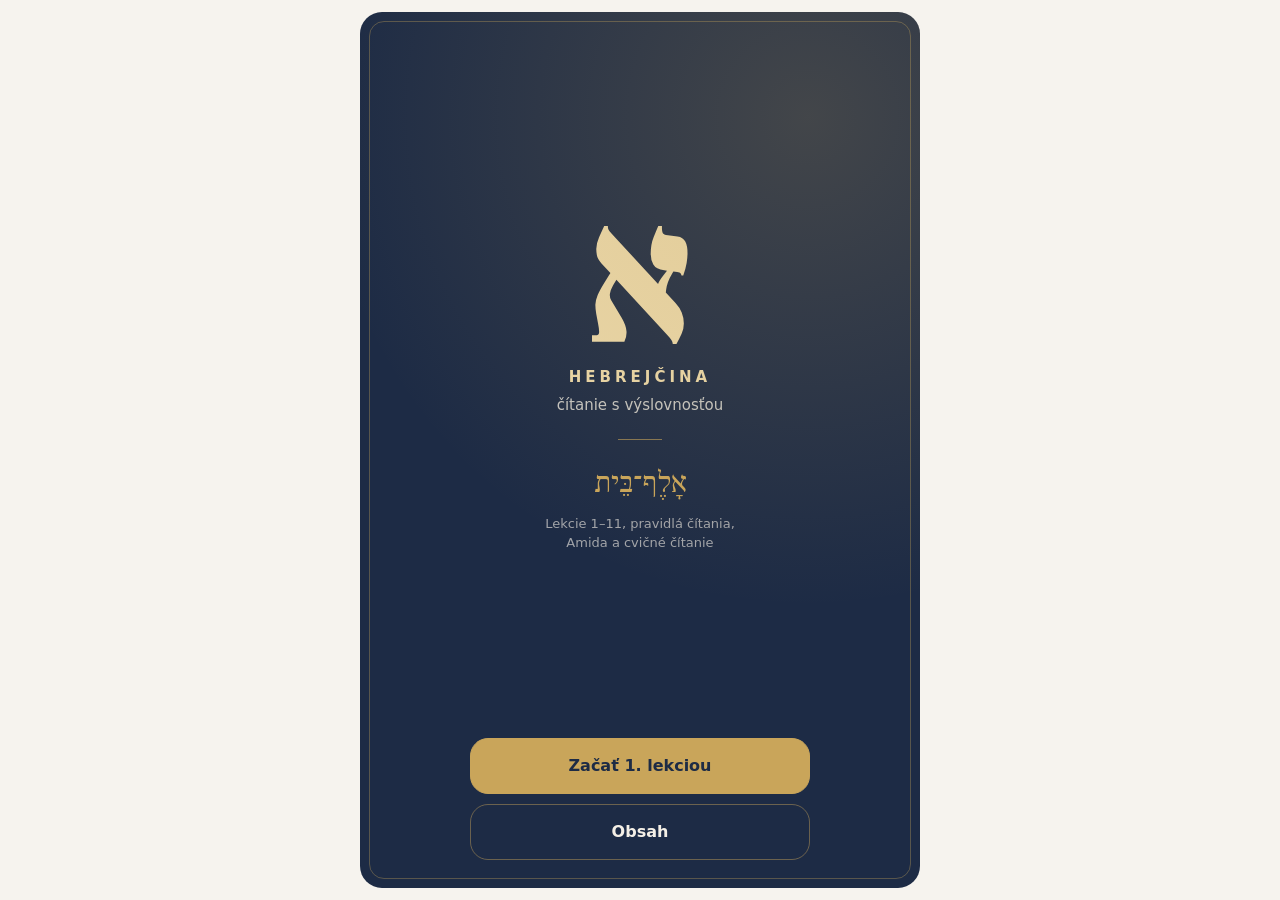
==== commit d3ad145b: "0.2.1: číslovanie po poradí (Cvičné čítanie 1–9, Opakovanie 1–4), bez Big Practice; chyba len v O ap" ====
--- a/index.html
+++ b/index.html
@@ -182,6 +182,9 @@
 html.klav :focus-visible{outline:2px solid var(--acc);outline-offset:2px}
 .telo .par{margin:20px 0 2px;font-size:14px;font-weight:600;color:var(--mut)}
 .telo .par .he{font-size:1.45em;color:var(--ink)}
+.chip{display:flex;flex-direction:column;align-items:center;justify-content:center;line-height:1.1}
+.chip small{font-size:11px;font-weight:500;color:var(--mut);margin-top:2px}
+.chip.akt small{color:var(--goldInk)}
 </style></head><body>
 <div class="app" id="app">
 <header class="bar"><button id="toc" class="ib" type="button" aria-label="Obsah" aria-expanded="false"><svg width="24" height="24" viewBox="0 0 24 24" fill="none" stroke="currentColor" stroke-width="2" stroke-linecap="round" stroke-linejoin="round" aria-hidden="true"><path d="M12 7v14"/><path d="M3 18a1 1 0 0 1-1-1V4a1 1 0 0 1 1-1h5a4 4 0 0 1 4 4 4 4 0 0 1 4-4h5a1 1 0 0 1 1 1v13a1 1 0 0 1-1 1h-6a3 3 0 0 0-3 3 3 3 0 0 0-3-3z"/></svg></button>
@@ -369,7 +372,7 @@
 <div class="row"><div class="num">10</div><div class="line" dir="rtl"><span class="w"><b lang="he">אָבוֹת</b><i>avot</i></span><span class="w"><b lang="he">גִּבּוֹר</b><i>gibor</i></span><span class="w"><b lang="he">מָגֵן</b><i>magen</i></span><span class="w"><b lang="he">מְאֹד</b><i>meod</i></span></div></div>
 <div class="row"><div class="num">11</div><div class="line" dir="rtl"><span class="w"><b lang="he">חַיֵּינוּ</b><i>chajejnu</i></span><span class="w"><b lang="he">סֶלָה</b><i>sela</i></span><span class="w"><b lang="he">בְּרִית</b><i>berit</i></span><span class="w"><b lang="he">חֶסֶד</b><i>chesed</i></span></div></div>
 <div class="row"><div class="num">12</div><div class="line" dir="rtl"><span class="w"><b lang="he">כֻּלָּם</b><i>kulam</i></span><span class="w"><b lang="he">בֶּאֱמֶת</b><i>be-emet</i></span><span class="w"><b lang="he">בְּאַהֲבָה</b><i>be-ahava</i></span></div></div>
-<h3>Big Practice (písmeno + slovo)</h3>
+<h3>Písmeno a slovo</h3>
 <div class="row"><div class="num">13</div><div class="line" dir="rtl"><span class="w"><b lang="he">א</b><i>alef</i></span><span class="w"><b lang="he">אֱלֹהֵי</b><i>Elohej</i></span><span class="w"><b lang="he">בּ</b><i>bet</i></span><span class="w"><b lang="he">בָּרוּךְ</b><i>baruch</i></span><span class="w"><b lang="he">ג</b><i>gimel</i></span><span class="w"><b lang="he">גָּדוֹל</b><i>gadol</i></span><span class="w"><b lang="he">ד</b><i>dalet</i></span><span class="w"><b lang="he">דּוֹמֶה</b><i>dome</i></span><span class="w"><b lang="he">ה</b><i>he</i></span><span class="w"><b lang="he">הַלֵּל</b><i>halel</i></span></div></div>
 <div class="row"><div class="num">14</div><div class="line" dir="rtl"><span class="w"><b lang="he">ו</b><i>vav</i></span><span class="w"><b lang="he">וְנֶאֱמָן</b><i>ve-neeman</i></span><span class="w"><b lang="he">ז</b><i>zajin</i></span><span class="w"><b lang="he">זוֹכֵר</b><i>zocher</i></span><span class="w"><b lang="he">ח</b><i>chet</i></span><span class="w"><b lang="he">חַסְדֵי</b><i>chasdej</i></span><span class="w"><b lang="he">ט</b><i>tet</i></span><span class="w"><b lang="he">טוֹבָה</b><i>tova</i></span><span class="w"><b lang="he">י</b><i>jud</i></span><span class="w"><b lang="he">יְשׁוּעָה</b><i>ješua</i></span></div></div>
 <div class="row"><div class="num">15</div><div class="line" dir="rtl"><span class="w"><b lang="he">כּ</b><i>kaf</i></span><span class="w"><b lang="he">כְּבוֹדוֹ</b><i>kevodo</i></span><span class="w"><b lang="he">ל</b><i>lamed</i></span><span class="w"><b lang="he">לְבָרֵךְ</b><i>levarech</i></span><span class="w"><b lang="he">מ</b><i>mem</i></span><span class="w"><b lang="he">מָגֵן</b><i>magen</i></span><span class="w"><b lang="he">נ</b><i>nun</i></span><span class="w"><b lang="he">נוֹפְלִים</b><i>noflim</i></span><span class="w"><b lang="he">ס</b><i>samech</i></span><span class="w"><b lang="he">סוֹמֵךְ</b><i>somech</i></span></div></div>
@@ -500,7 +503,7 @@
 <h3>Otázky</h3>
 <details class="qa"><summary>Ako sa číta <span class="he" lang="he">יי</span>?</summary><div class="ans">→ Adonaj.</div></details>
 <details class="qa"><summary>Ako sa číta <span class="he" lang="he">וְאִמּוֹתֵינוּ</span>?</summary><div class="ans">→ ve‑imotejnu. Dageš v <span class="he" lang="he">מּ</span> výslovnosť nemení.</div></details>
-<details class="qa"><summary>Ako sa číta <span class="he" lang="he">עֹשֶׂה</span>?</summary><div class="ans">→ ose. Bodka hore vľavo nad <span class="he" lang="he">ע</span> je cholam (o), bodka nad <span class="he" lang="he">ש</span> vľavo = sin (s).</div></details></div><footer class="koniec"></footer></article><article class="paper" id="p-bp8" data-p="bp8" hidden><header class="otv"></header><div class="telo"><p>Slová a frázy zo strany 8 cvičebnice. <strong><span class="he" lang="he">יי</span> sa číta Adonaj.</strong></p>
+<details class="qa"><summary>Ako sa číta <span class="he" lang="he">עֹשֶׂה</span>?</summary><div class="ans">→ ose. Bodka hore vľavo nad <span class="he" lang="he">ע</span> je cholam (o), bodka nad <span class="he" lang="he">ש</span> vľavo = sin (s).</div></details></div><footer class="koniec"></footer></article><article class="paper" id="p-cc1" data-p="cc1" hidden><header class="otv"></header><div class="telo"><p>Slová a frázy zo strany 8 cvičebnice. <strong><span class="he" lang="he">יי</span> sa číta Adonaj.</strong></p>
 <h3>Slová</h3>
 <div class="row"><div class="num">1</div><div class="line" dir="rtl"><span class="w"><b lang="he">אֲבוֹתֵינוּ</b><i>avotejnu</i></span><span class="w"><b lang="he">אִמּוֹתֵינוּ</b><i>imotejnu</i></span><span class="w"><b lang="he">גִּבּוֹר</b><i>gibor</i></span><span class="w"><b lang="he">מְחַיֵּה</b><i>mechaje</i></span><span class="w"><b lang="he">מֵתִים</b><i>metim</i></span><span class="w"><b lang="he">קָדוֹשׁ</b><i>kadoš</i></span><span class="w"><b lang="he">אַתָּה</b><i>ata</i></span></div></div>
 <div class="row"><div class="num">2</div><div class="line" dir="rtl"><span class="w"><b lang="he">וְנֶאֱמָן</b><i>ve-neeman</i></span><span class="w"><b lang="he">גְּבוּרוֹת</b><i>gevurot</i></span><span class="w"><b lang="he">יִשְׂמַח</b><i>jismach</i></span><span class="w"><b lang="he">מֹשֶׁה</b><i>Moše</i></span><span class="w"><b lang="he">וְשָׁמְרוּ</b><i>ve-šamru</i></span><span class="w"><b lang="he">בְּנֵי</b><i>benej</i></span><span class="w"><b lang="he">יִשְׂרָאֵל</b><i>Jisrael</i></span></div></div>
@@ -515,7 +518,7 @@
 <div class="row"><div class="num">10</div><div class="line" dir="rtl"><span class="w"><b lang="he">אֱלֹהֵינוּ</b><i>Elohejnu</i></span><span class="w"><b lang="he">וֵאלֹהֵי</b><i>ve-Elohej</i></span><span class="w"><b lang="he">אֲבוֹתֵינוּ</b><i>avotejnu</i></span><span class="w"><b lang="he">רְצֵה</b><i>rece</i></span><span class="w"><b lang="he">בִמְנוּחָתֵנוּ</b><i>vi-mnuchatenu</i></span><span class="w"><b lang="he">קַדְּשֵׁנוּ</b><i>kadešenu</i></span><span class="w"><b lang="he">בְּמִצְוֹתֶיךָ</b><i>be-micvotecha</i></span></div></div>
 <div class="row"><div class="num">11</div><div class="line" dir="rtl"><span class="w"><b lang="he">מוֹדִים</b><i>modim</i></span><span class="w"><b lang="he">אֲנַחְנוּ</b><i>anachnu</i></span><span class="w"><b lang="he">לָךְ</b><i>lach</i></span><span class="w"><b lang="he">שָׁאַתָּה</b><i>ša-ata</i></span><span class="w"><b lang="he">הוּא</b><i>hu</i></span><span class="w"><b lang="he">יי</b><i>Adonaj</i></span><span class="w"><b lang="he">אֱלֹהֵינוּ</b><i>Elohejnu</i></span><span class="w"><b lang="he">וֵאלֹהֵי</b><i>ve-Elohej</i></span><span class="w"><b lang="he">אֲבוֹתֵינוּ</b><i>avotejnu</i></span></div></div>
 <div class="row"><div class="num">12</div><div class="line" dir="rtl"><span class="w"><b lang="he">סוֹמֵךְ</b><i>somech</i></span><span class="w"><b lang="he">נוֹפְלִים</b><i>noflim</i></span><span class="w"><b lang="he">וְרוֹפֵא</b><i>ve-rofe</i></span><span class="w"><b lang="he">חוֹלִים</b><i>cholim</i></span><span class="w"><b lang="he">וּמַתִּיר</b><i>u-matir</i></span><span class="w"><b lang="he">אֲסוּרִים</b><i>asurim</i></span><span class="w"><b lang="he">וּמְקַיֵּם</b><i>u-mekajem</i></span><span class="w"><b lang="he">אֱמוּנָתוֹ</b><i>emunato</i></span></div></div>
-<div class="row"><div class="num">13</div><div class="line" dir="rtl"><span class="w"><b lang="he">וְטוֹב</b><i>ve-tov</i></span><span class="w"><b lang="he">בְּעֵינֶיךָ</b><i>be-ejnecha</i></span><span class="w"><b lang="he">לְבָרֵךְ</b><i>levarech</i></span><span class="w"><b lang="he">אֶת־עַמְּךָ</b><i>et-amcha</i></span><span class="w"><b lang="he">יִשְׂרָאֵל</b><i>Jisrael</i></span><span class="w"><b lang="he">בְּכָל־עֵת</b><i>be-chol-et</i></span><span class="w"><b lang="he">וּבְכָל־שָׁעָה</b><i>uvchol-šaa</i></span><span class="w"><b lang="he">בִּשְׁלוֹמֶךָ</b><i>bi-šlomecha</i></span></div></div></div><footer class="koniec"></footer></article><article class="paper" id="p-bp11" data-p="bp11" hidden><header class="otv"></header><div class="telo"><h3>Frázy</h3>
+<div class="row"><div class="num">13</div><div class="line" dir="rtl"><span class="w"><b lang="he">וְטוֹב</b><i>ve-tov</i></span><span class="w"><b lang="he">בְּעֵינֶיךָ</b><i>be-ejnecha</i></span><span class="w"><b lang="he">לְבָרֵךְ</b><i>levarech</i></span><span class="w"><b lang="he">אֶת־עַמְּךָ</b><i>et-amcha</i></span><span class="w"><b lang="he">יִשְׂרָאֵל</b><i>Jisrael</i></span><span class="w"><b lang="he">בְּכָל־עֵת</b><i>be-chol-et</i></span><span class="w"><b lang="he">וּבְכָל־שָׁעָה</b><i>uvchol-šaa</i></span><span class="w"><b lang="he">בִּשְׁלוֹמֶךָ</b><i>bi-šlomecha</i></span></div></div></div><footer class="koniec"></footer></article><article class="paper" id="p-cc2" data-p="cc2" hidden><header class="otv"></header><div class="telo"><h3>Frázy</h3>
 <div class="row"><div class="num">1</div><div class="line" dir="rtl"><span class="w"><b lang="he">אֲדֹנָי</b><i>Adonaj</i></span><span class="w"><b lang="he">שְׂפָתַי</b><i>sefataj</i></span><span class="w"><b lang="he">תִּפְתָּח</b><i>tiftach</i></span><span class="w"><b lang="he">וּפִי</b><i>u-fi</i></span><span class="w"><b lang="he">יַגִּיד</b><i>jagid</i></span><span class="w"><b lang="he">תְּהִלָּתֶךָ</b><i>tehilatecha</i></span></div></div>
 <div class="row"><div class="num">2</div><div class="line" dir="rtl"><span class="w"><b lang="he">בָּרוּךְ</b><i>baruch</i></span><span class="w"><b lang="he">אַתָּה</b><i>ata</i></span><span class="w"><b lang="he">יי</b><i>Adonaj</i></span><span class="w"><b lang="he">אֱלֹהֵינוּ</b><i>Elohejnu</i></span><span class="w"><b lang="he">וֵאלֹהֵי</b><i>ve-Elohej</i></span><span class="w"><b lang="he">אֲבוֹתֵינוּ</b><i>avotejnu</i></span><span class="w"><b lang="he">וְאִמּוֹתֵינוּ</b><i>ve-imotejnu</i></span></div></div>
 <div class="row"><div class="num">3</div><div class="line" dir="rtl"><span class="w"><b lang="he">אַתָּה</b><i>ata</i></span><span class="w"><b lang="he">גִּבּוֹר</b><i>gibor</i></span><span class="w"><b lang="he">לְעוֹלָם</b><i>le-olam</i></span><span class="w"><b lang="he">אֲדֹנָי</b><i>Adonaj</i></span><span class="w"><b lang="he">מְחַיֵּה</b><i>mechaje</i></span><span class="w"><b lang="he">מֵתִים</b><i>metim</i></span><span class="w"><b lang="he">אַתָּה</b><i>ata</i></span><span class="w"><b lang="he">רַב</b><i>rav</i></span><span class="w"><b lang="he">לְהוֹשִׁיעַ</b><i>lehošia</i></span></div></div>
@@ -529,7 +532,7 @@
 <div class="row"><div class="num">11</div><div class="line" dir="rtl"><span class="w"><b lang="he">סוֹמֵךְ</b><i>somech</i></span><span class="w"><b lang="he">נוֹפְלִים</b><i>noflim</i></span><span class="w"><b lang="he">וְרוֹפֵא</b><i>ve-rofe</i></span><span class="w"><b lang="he">חוֹלִים</b><i>cholim</i></span><span class="w"><b lang="he">וּמַתִּיר</b><i>u-matir</i></span><span class="w"><b lang="he">אֲסוּרִים</b><i>asurim</i></span></div></div>
 <div class="row"><div class="num">12</div><div class="line" dir="rtl"><span class="w"><b lang="he">יִמְלֹךְ</b><i>jimloch</i></span><span class="w"><b lang="he">יי</b><i>Adonaj</i></span><span class="w"><b lang="he">לְעוֹלָם</b><i>le-olam</i></span><span class="w"><b lang="he">אֱלֹהַיִךְ</b><i>Elohajich</i></span><span class="w"><b lang="he">צִיּוֹן</b><i>Cijon</i></span><span class="w"><b lang="he">לְדֹר</b><i>le-dor</i></span><span class="w"><b lang="he">וָדֹר</b><i>va-dor</i></span><span class="w"><b lang="he">הַלְלוּיָהּ</b><i>halelujah</i></span></div></div>
 <div class="row"><div class="num">13</div><div class="line" dir="rtl"><span class="w"><b lang="he">מוֹדִים</b><i>modim</i></span><span class="w"><b lang="he">אֲנַחְנוּ</b><i>anachnu</i></span><span class="w"><b lang="he">לָךְ</b><i>lach</i></span><span class="w"><b lang="he">שָׁאַתָּה</b><i>ša-ata</i></span><span class="w"><b lang="he">הוּא</b><i>hu</i></span><span class="w"><b lang="he">יי</b><i>Adonaj</i></span><span class="w"><b lang="he">אֱלֹהֵינוּ</b><i>Elohejnu</i></span><span class="w"><b lang="he">וֵאלֹהֵי</b><i>ve-Elohej</i></span><span class="w"><b lang="he">אֲבוֹתֵינוּ</b><i>avotejnu</i></span><span class="w"><b lang="he">לְעוֹלָם</b><i>le-olam</i></span><span class="w"><b lang="he">וָעֶד</b><i>va-ed</i></span></div></div>
-<div class="row"><div class="num">14</div><div class="line" dir="rtl"><span class="w"><b lang="he">עֹשֶׂה</b><i>ose</i></span><span class="w"><b lang="he">שָׁלוֹם</b><i>šalom</i></span><span class="w"><b lang="he">בִּמְרוֹמָיו</b><i>bi-mromav</i></span><span class="w"><b lang="he">הוּא</b><i>hu</i></span><span class="w"><b lang="he">יַעֲשֶׂה</b><i>jaase</i></span><span class="w"><b lang="he">שָׁלוֹם</b><i>šalom</i></span><span class="w"><b lang="he">עָלֵינוּ</b><i>alejnu</i></span><span class="w"><b lang="he">וְעַל</b><i>ve-al</i></span><span class="w"><b lang="he">כָּל־יִשְׂרָאֵל</b><i>kol-Jisrael</i></span></div></div></div><footer class="koniec"></footer></article><article class="paper" id="p-bp14" data-p="bp14" hidden><header class="otv"></header><div class="telo"><h3>Slová</h3>
+<div class="row"><div class="num">14</div><div class="line" dir="rtl"><span class="w"><b lang="he">עֹשֶׂה</b><i>ose</i></span><span class="w"><b lang="he">שָׁלוֹם</b><i>šalom</i></span><span class="w"><b lang="he">בִּמְרוֹמָיו</b><i>bi-mromav</i></span><span class="w"><b lang="he">הוּא</b><i>hu</i></span><span class="w"><b lang="he">יַעֲשֶׂה</b><i>jaase</i></span><span class="w"><b lang="he">שָׁלוֹם</b><i>šalom</i></span><span class="w"><b lang="he">עָלֵינוּ</b><i>alejnu</i></span><span class="w"><b lang="he">וְעַל</b><i>ve-al</i></span><span class="w"><b lang="he">כָּל־יִשְׂרָאֵל</b><i>kol-Jisrael</i></span></div></div></div><footer class="koniec"></footer></article><article class="paper" id="p-cc3" data-p="cc3" hidden><header class="otv"></header><div class="telo"><h3>Slová</h3>
 <div class="row"><div class="num">1</div><div class="line" dir="rtl"><span class="w"><b lang="he">בָּרוּךְ</b><i>baruch</i></span><span class="w"><b lang="he">אַתָּה</b><i>ata</i></span><span class="w"><b lang="he">אֱלֹהֵינוּ</b><i>Elohejnu</i></span><span class="w"><b lang="he">וְאִמּוֹתֵינוּ</b><i>ve-imotejnu</i></span><span class="w"><b lang="he">הָאֵל</b><i>ha-El</i></span><span class="w"><b lang="he">הַגָּדוֹל</b><i>ha-gadol</i></span><span class="w"><b lang="he">וּמוֹשִׁיעַ</b><i>u-mošia</i></span></div></div>
 <div class="row"><div class="num">2</div><div class="line" dir="rtl"><span class="w"><b lang="he">הַגִּבּוֹר</b><i>ha-gibor</i></span><span class="w"><b lang="he">וְהַנּוֹרָא</b><i>ve-ha-nora</i></span><span class="w"><b lang="he">מֶלֶךְ</b><i>melech</i></span><span class="w"><b lang="he">חַסְדֵי</b><i>chasdej</i></span><span class="w"><b lang="he">גְּאוּלָה</b><i>geula</i></span><span class="w"><b lang="he">רָחֵל</b><i>Rachel</i></span><span class="w"><b lang="he">לֵאָה</b><i>Lea</i></span><span class="w"><b lang="he">וְעֶזְרַת</b><i>ve-ezrat</i></span></div></div>
 <div class="row"><div class="num">3</div><div class="line" dir="rtl"><span class="w"><b lang="he">שָׂרָה</b><i>Sara</i></span><span class="w"><b lang="he">רִבְקָה</b><i>Rivka</i></span><span class="w"><b lang="he">רָחֵל</b><i>Rachel</i></span><span class="w"><b lang="he">לֵאָה</b><i>Lea</i></span><span class="w"><b lang="he">אַבְרָהָם</b><i>Avraham</i></span><span class="w"><b lang="he">יִצְחָק</b><i>Jicchak</i></span><span class="w"><b lang="he">יַעֲקֹב</b><i>Jaakov</i></span><span class="w"><b lang="he">וֵאלֹהֵי</b><i>ve-Elohej</i></span></div></div>
@@ -544,7 +547,7 @@
 <div class="row"><div class="num">11</div><div class="line" dir="rtl"><span class="w"><b lang="he">וּמֵבִיא</b><i>u-mevi</i></span><span class="w"><b lang="he">גּוֹאֵל/גְּאוּלָה</b><i>goel/geula</i></span><span class="w"><b lang="he">לִבְנֵי</b><i>li-vnej</i></span><span class="w"><b lang="he">בְנֵיהֶם</b><i>venejhem</i></span><span class="w"><b lang="he">לְמַעַן</b><i>lemaan</i></span><span class="w"><b lang="he">שְׁמוֹ</b><i>šemo</i></span><span class="w"><b lang="he">בְּאַהֲבָה</b><i>be-ahava</i></span></div></div>
 <div class="row"><div class="num">12</div><div class="line" dir="rtl"><span class="w"><b lang="he">בָּרוּךְ</b><i>baruch</i></span><span class="w"><b lang="he">אַתָּה</b><i>ata</i></span><span class="w"><b lang="he">יי</b><i>Adonaj</i></span><span class="w"><b lang="he">אֱלֹהֵינוּ</b><i>Elohejnu</i></span><span class="w"><b lang="he">וֵאלֹהֵי</b><i>ve-Elohej</i></span><span class="w"><b lang="he">אֲבוֹתֵינוּ</b><i>avotejnu</i></span><span class="w"><b lang="he">וְאִמּוֹתֵינוּ</b><i>ve-imotejnu</i></span></div></div>
 <div class="row"><div class="num">13</div><div class="line" dir="rtl"><span class="w"><b lang="he">גּוֹמֵל</b><i>gomel</i></span><span class="w"><b lang="he">חֲסָדִים</b><i>chasadim</i></span><span class="w"><b lang="he">טוֹבִים</b><i>tovim</i></span><span class="w"><b lang="he">וְקוֹנֵה</b><i>ve-kone</i></span><span class="w"><b lang="he">הַכֹּל</b><i>ha-kol</i></span><span class="w"><b lang="he">וְזוֹכֵר</b><i>ve-zocher</i></span><span class="w"><b lang="he">חַסְדֵי</b><i>chasdej</i></span><span class="w"><b lang="he">אָבוֹת</b><i>avot</i></span><span class="w"><b lang="he">וְאִמָּהוֹת</b><i>ve-imahot</i></span></div></div>
-<div class="row"><div class="num">14</div><div class="line" dir="rtl"><span class="w"><b lang="he">בָּרוּךְ</b><i>baruch</i></span><span class="w"><b lang="he">אַתָּה</b><i>ata</i></span><span class="w"><b lang="he">יי</b><i>Adonaj</i></span><span class="w"><b lang="he">מָגֵן</b><i>magen</i></span><span class="w"><b lang="he">אַבְרָהָם</b><i>Avraham</i></span><span class="w"><b lang="he">וְעֶזְרַת</b><i>ve-ezrat</i></span><span class="w"><b lang="he">שָׂרָה/וּפוֹקֵד</b><i>Sara/u-poked</i></span><span class="w"><b lang="he">שָׂרָה</b><i>Sara</i></span></div></div></div><footer class="koniec"></footer></article><article class="paper" id="p-bp17" data-p="bp17" hidden><header class="otv"></header><div class="telo"><h3>Slová a frázy</h3>
+<div class="row"><div class="num">14</div><div class="line" dir="rtl"><span class="w"><b lang="he">בָּרוּךְ</b><i>baruch</i></span><span class="w"><b lang="he">אַתָּה</b><i>ata</i></span><span class="w"><b lang="he">יי</b><i>Adonaj</i></span><span class="w"><b lang="he">מָגֵן</b><i>magen</i></span><span class="w"><b lang="he">אַבְרָהָם</b><i>Avraham</i></span><span class="w"><b lang="he">וְעֶזְרַת</b><i>ve-ezrat</i></span><span class="w"><b lang="he">שָׂרָה/וּפוֹקֵד</b><i>Sara/u-poked</i></span><span class="w"><b lang="he">שָׂרָה</b><i>Sara</i></span></div></div></div><footer class="koniec"></footer></article><article class="paper" id="p-cc4" data-p="cc4" hidden><header class="otv"></header><div class="telo"><h3>Slová a frázy</h3>
 <div class="row"><div class="num">1</div><div class="line" dir="rtl"><span class="w"><b lang="he">אַתָּה</b><i>ata</i></span><span class="w"><b lang="he">מֵתִים</b><i>metim</i></span><span class="w"><b lang="he">לִישֵׁנֵי</b><i>li-šenej</i></span><span class="w"><b lang="he">דּוֹמֶה</b><i>dome</i></span><span class="w"><b lang="he">מַשִּׁיב</b><i>mašiv</i></span><span class="w"><b lang="he">חַיִּים</b><i>chajim</i></span><span class="w"><b lang="he">וּמַתִּיר</b><i>u-matir</i></span></div></div>
 <div class="row"><div class="num">2</div><div class="line" dir="rtl"><span class="w"><b lang="he">מְכַלְכֵּל</b><i>mechalkel</i></span><span class="w"><b lang="he">וְרוֹפֵא</b><i>ve-rofe</i></span><span class="w"><b lang="he">מְחַיֶּה</b><i>mechaje</i></span><span class="w"><b lang="he">וּמְקַיֵּם</b><i>u-mekajem</i></span><span class="w"><b lang="he">הָרוּחַ</b><i>ha-ruach</i></span><span class="w"><b lang="he">וּמוֹרִיד</b><i>u-morid</i></span></div></div>
 <div class="row"><div class="num">3</div><div class="line" dir="rtl"><span class="w"><b lang="he">גִּבּוֹר</b><i>gibor</i></span><span class="w"><b lang="he">סוֹמֵךְ</b><i>somech</i></span><span class="w"><b lang="he">חַיִּים</b><i>chajim</i></span><span class="w"><b lang="he">הָרוּחַ</b><i>ha-ruach</i></span><span class="w"><b lang="he">מֵתִים</b><i>metim</i></span><span class="w"><b lang="he">חַי</b><i>chaj</i></span><span class="w"><b lang="he">הַכֹּל</b><i>ha-kol</i></span></div></div>
@@ -558,7 +561,7 @@
 <div class="row"><div class="num">11</div><div class="line" dir="rtl"><span class="w"><b lang="he">אַתָּה</b><i>ata</i></span><span class="w"><b lang="he">גִּבּוֹר</b><i>gibor</i></span><span class="w"><b lang="he">לְעוֹלָם</b><i>le-olam</i></span><span class="w"><b lang="he">אֲדֹנָי</b><i>Adonaj</i></span><span class="w"><b lang="he">מְחַיֵּה</b><i>mechaje</i></span><span class="w"><b lang="he">מֵתִים</b><i>metim</i></span><span class="w"><b lang="he">אַתָּה</b><i>ata</i></span><span class="w"><b lang="he">רַב</b><i>rav</i></span><span class="w"><b lang="he">לְהוֹשִׁיעַ</b><i>lehošia</i></span></div></div>
 <div class="row"><div class="num">12</div><div class="line" dir="rtl"><span class="w"><b lang="he">מִי</b><i>mi</i></span><span class="w"><b lang="he">כָמוֹךָ</b><i>chamocha</i></span><span class="w"><b lang="he">בַּעַל</b><i>baal</i></span><span class="w"><b lang="he">גְּבוּרוֹת</b><i>gevurot</i></span><span class="w"><b lang="he">וּמִי</b><i>u-mi</i></span><span class="w"><b lang="he">דּוֹמֶה</b><i>dome</i></span><span class="w"><b lang="he">לָּךְ</b><i>lach</i></span><span class="w"><b lang="he">מֶלֶךְ</b><i>melech</i></span><span class="w"><b lang="he">מֵמִית</b><i>memit</i></span><span class="w"><b lang="he">וּמְחַיֶּה</b><i>u-mechaje</i></span></div></div>
 <div class="row"><div class="num">13</div><div class="line" dir="rtl"><span class="w"><b lang="he">סוֹמֵךְ</b><i>somech</i></span><span class="w"><b lang="he">נוֹפְלִים</b><i>noflim</i></span><span class="w"><b lang="he">וְרוֹפֵא</b><i>ve-rofe</i></span><span class="w"><b lang="he">חוֹלִים</b><i>cholim</i></span><span class="w"><b lang="he">וּמַתִּיר</b><i>u-matir</i></span><span class="w"><b lang="he">אֲסוּרִים</b><i>asurim</i></span><span class="w"><b lang="he">וּמְקַיֵּם</b><i>u-mekajem</i></span><span class="w"><b lang="he">אֱמוּנָתוֹ</b><i>emunato</i></span></div></div>
-<div class="row"><div class="num">14</div><div class="line" dir="rtl"><span class="w"><b lang="he">וְנֶאֱמָן</b><i>ve-neeman</i></span><span class="w"><b lang="he">אַתָּה</b><i>ata</i></span><span class="w"><b lang="he">לְהַחֲיוֹת</b><i>lehachajot</i></span><span class="w"><b lang="he">הַכֹּל</b><i>ha-kol</i></span><span class="w"><b lang="he">בָּרוּךְ</b><i>baruch</i></span><span class="w"><b lang="he">אַתָּה</b><i>ata</i></span><span class="w"><b lang="he">יי</b><i>Adonaj</i></span><span class="w"><b lang="he">מְחַיֵּה</b><i>mechaje</i></span><span class="w"><b lang="he">הַכֹּל</b><i>ha-kol</i></span></div></div></div><footer class="koniec"></footer></article><article class="paper" id="p-bp20" data-p="bp20" hidden><header class="otv"></header><div class="telo"><h3>Slová a frázy</h3>
+<div class="row"><div class="num">14</div><div class="line" dir="rtl"><span class="w"><b lang="he">וְנֶאֱמָן</b><i>ve-neeman</i></span><span class="w"><b lang="he">אַתָּה</b><i>ata</i></span><span class="w"><b lang="he">לְהַחֲיוֹת</b><i>lehachajot</i></span><span class="w"><b lang="he">הַכֹּל</b><i>ha-kol</i></span><span class="w"><b lang="he">בָּרוּךְ</b><i>baruch</i></span><span class="w"><b lang="he">אַתָּה</b><i>ata</i></span><span class="w"><b lang="he">יי</b><i>Adonaj</i></span><span class="w"><b lang="he">מְחַיֵּה</b><i>mechaje</i></span><span class="w"><b lang="he">הַכֹּל</b><i>ha-kol</i></span></div></div></div><footer class="koniec"></footer></article><article class="paper" id="p-cc5" data-p="cc5" hidden><header class="otv"></header><div class="telo"><h3>Slová a frázy</h3>
 <div class="row"><div class="num">1</div><div class="line" dir="rtl"><span class="w"><b lang="he">קָדוֹשׁ</b><i>kadoš</i></span><span class="w"><b lang="he">נְקַדֵּשׁ</b><i>nekadeš</i></span><span class="w"><b lang="he">קְדוֹשִׁים</b><i>kedošim</i></span><span class="w"><b lang="he">שֶׁמַּקְדִּישִׁים</b><i>še-makdišim</i></span><span class="w"><b lang="he">וְתִתְקַדַּשׁ</b><i>ve-titkadaš</i></span></div></div>
 <div class="row"><div class="num">2</div><div class="line" dir="rtl"><span class="w"><b lang="he">כַּכָּתוּב</b><i>ka-katuv</i></span><span class="w"><b lang="he">בְּקוֹל</b><i>be-kol</i></span><span class="w"><b lang="he">מַשְׁמִיעִים</b><i>mašmiim</i></span><span class="w"><b lang="he">לְעֻמָּתָם</b><i>le-umatam</i></span><span class="w"><b lang="he">וְתִמְלוֹךְ</b><i>ve-timloch</i></span><span class="w"><b lang="he">תִּשְׁכּוֹן</b><i>tiškon</i></span></div></div>
 <div class="row"><div class="num">3</div><div class="line" dir="rtl"><span class="w"><b lang="he">תִּתְגַּדַּל</b><i>titgadal</i></span><span class="w"><b lang="he">מִמְּקוֹמְךָ</b><i>mi-mekomcha</i></span><span class="w"><b lang="he">צִדְקֶךָ</b><i>cidkecha</i></span><span class="w"><b lang="he">קְדֻשָּׁתְךָ</b><i>kedušatcha</i></span><span class="w"><b lang="he">וּלְנֵצַח</b><i>u-le-necach</i></span><span class="w"><b lang="he">מַלְכוּתֶךָ</b><i>malchutecha</i></span></div></div>
@@ -572,7 +575,7 @@
 <div class="row"><div class="num">11</div><div class="line" dir="rtl"><span class="w"><b lang="he">בְּכָל־יוֹם</b><i>be-chol-jom</i></span><span class="w"><b lang="he">יְהַלְלוּךָ</b><i>jehalelucha</i></span><span class="w"><b lang="he">סֶּלָה</b><i>sela</i></span><span class="w"><b lang="he">בָּרוּךְ</b><i>baruch</i></span><span class="w"><b lang="he">אַתָּה</b><i>ata</i></span><span class="w"><b lang="he">יי</b><i>Adonaj</i></span><span class="w"><b lang="he">הָאֵל</b><i>ha-El</i></span><span class="w"><b lang="he">הַקָּדוֹשׁ</b><i>ha-kadoš</i></span></div></div>
 <div class="row"><div class="num">12</div><div class="line" dir="rtl"><span class="w"><b lang="he">כְּשֵׁם</b><i>ke-šem</i></span><span class="w"><b lang="he">שֶׁמַּקְדִּישִׁים</b><i>še-makdišim</i></span><span class="w"><b lang="he">אוֹתוֹ</b><i>oto</i></span><span class="w"><b lang="he">בִּשְׁמֵי</b><i>bi-šmej</i></span><span class="w"><b lang="he">מָרוֹם</b><i>marom</i></span><span class="w"><b lang="he">כַּכָּתוּב</b><i>ka-katuv</i></span><span class="w"><b lang="he">עַל</b><i>al</i></span><span class="w"><b lang="he">יַד</b><i>jad</i></span><span class="w"><b lang="he">נְבִיאֶךָ</b><i>neviecha</i></span></div></div>
 <div class="row"><div class="num">13</div><div class="line" dir="rtl"><span class="w"><b lang="he">יִמְלֹךְ</b><i>jimloch</i></span><span class="w"><b lang="he">יי</b><i>Adonaj</i></span><span class="w"><b lang="he">לְעוֹלָם</b><i>le-olam</i></span><span class="w"><b lang="he">אֱלֹהַיִךְ</b><i>Elohajich</i></span><span class="w"><b lang="he">צִיּוֹן</b><i>Cijon</i></span><span class="w"><b lang="he">לְדֹר</b><i>le-dor</i></span><span class="w"><b lang="he">וָדֹר</b><i>va-dor</i></span><span class="w"><b lang="he">הַלְלוּיָהּ</b><i>halelujah</i></span></div></div>
-<div class="row"><div class="num">14</div><div class="line" dir="rtl"><span class="w"><b lang="he">לְדוֹר</b><i>le-dor</i></span><span class="w"><b lang="he">וָדוֹר</b><i>va-dor</i></span><span class="w"><b lang="he">נַגִּיד</b><i>nagid</i></span><span class="w"><b lang="he">גָּדְלֶךָ</b><i>godlecha</i></span><span class="w"><b lang="he">וּלְנֵצַח</b><i>u-le-necach</i></span><span class="w"><b lang="he">נְצָחִים</b><i>necachim</i></span><span class="w"><b lang="he">קְדֻשָּׁתְךָ</b><i>kedušatcha</i></span><span class="w"><b lang="he">נַקְדִּישׁ</b><i>nakdiš</i></span></div></div></div><footer class="koniec"></footer></article><article class="paper" id="p-bp23" data-p="bp23" hidden><header class="otv"></header><div class="telo"><h3>Slová a frázy</h3>
+<div class="row"><div class="num">14</div><div class="line" dir="rtl"><span class="w"><b lang="he">לְדוֹר</b><i>le-dor</i></span><span class="w"><b lang="he">וָדוֹר</b><i>va-dor</i></span><span class="w"><b lang="he">נַגִּיד</b><i>nagid</i></span><span class="w"><b lang="he">גָּדְלֶךָ</b><i>godlecha</i></span><span class="w"><b lang="he">וּלְנֵצַח</b><i>u-le-necach</i></span><span class="w"><b lang="he">נְצָחִים</b><i>necachim</i></span><span class="w"><b lang="he">קְדֻשָּׁתְךָ</b><i>kedušatcha</i></span><span class="w"><b lang="he">נַקְדִּישׁ</b><i>nakdiš</i></span></div></div></div><footer class="koniec"></footer></article><article class="paper" id="p-cc6" data-p="cc6" hidden><header class="otv"></header><div class="telo"><h3>Slová a frázy</h3>
 <div class="row"><div class="num">1</div><div class="line" dir="rtl"><span class="w"><b lang="he">אֲשֶׁר</b><i>ašer</i></span><span class="w"><b lang="he">עָשָׂה</b><i>asa</i></span><span class="w"><b lang="he">בַּיּוֹם</b><i>ba-jom</i></span><span class="w"><b lang="he">וַיִּשְׁבֹּת</b><i>va-jišbot</i></span><span class="w"><b lang="he">הַשְּׁבִיעִי</b><i>ha-ševii</i></span><span class="w"><b lang="he">וַיְכַל</b><i>va-jechal</i></span><span class="w"><b lang="he">רְצֵה</b><i>rece</i></span></div></div>
 <div class="row"><div class="num">2</div><div class="line" dir="rtl"><span class="w"><b lang="he">בְּמִצְוֹתֶיךָ</b><i>be-micvotecha</i></span><span class="w"><b lang="he">קַדְּשֵׁנוּ</b><i>kadešenu</i></span><span class="w"><b lang="he">הַשְּׁבִיעִי</b><i>ha-ševii</i></span><span class="w"><b lang="he">חֶלְקֵנוּ</b><i>chelkenu</i></span><span class="w"><b lang="he">בְּמִצְוֹתֶיךָ</b><i>be-micvotecha</i></span><span class="w"><b lang="he">וְשָׁמְרוּ</b><i>ve-šamru</i></span></div></div>
 <div class="row"><div class="num">3</div><div class="line" dir="rtl"><span class="w"><b lang="he">מְלַאכְתּוֹ</b><i>melachto</i></span><span class="w"><b lang="he">בִמְנוּחָתֵנוּ</b><i>vi-mnuchatenu</i></span><span class="w"><b lang="he">לְעָבְדְּךָ</b><i>leovdecha</i></span><span class="w"><b lang="he">שַׂבְּעֵנוּ</b><i>sabeenu</i></span><span class="w"><b lang="he">מְלַאכְתּוֹ</b><i>melachto</i></span></div></div>
@@ -588,7 +591,7 @@
 <div class="row"><div class="num">13</div><div class="line" dir="rtl"><span class="w"><b lang="he">בֵּינִי</b><i>bejni</i></span><span class="w"><b lang="he">וּבֵין</b><i>u-vejn</i></span><span class="w"><b lang="he">בְּנֵי</b><i>benej</i></span><span class="w"><b lang="he">יִשְׂרָאֵל</b><i>Jisrael</i></span><span class="w"><b lang="he">אוֹת</b><i>ot</i></span><span class="w"><b lang="he">הִיא</b><i>hi</i></span><span class="w"><b lang="he">לְעוֹלָם</b><i>le-olam</i></span></div></div>
 <div class="row"><div class="num">14</div><div class="line" dir="rtl"><span class="w"><b lang="he">וַיִּשְׁבֹּת</b><i>va-jišbot</i></span><span class="w"><b lang="he">בַּיּוֹם</b><i>ba-jom</i></span><span class="w"><b lang="he">הַשְּׁבִיעִי</b><i>ha-ševii</i></span><span class="w"><b lang="he">מִכָּל־מְלַאכְתּוֹ</b><i>mi-kol-melachto</i></span><span class="w"><b lang="he">אֲשֶׁר</b><i>ašer</i></span><span class="w"><b lang="he">עָשָׂה</b><i>asa</i></span></div></div>
 <div class="row"><div class="num">15</div><div class="line" dir="rtl"><span class="w"><b lang="he">כִּי</b><i>ki</i></span><span class="w"><b lang="he">בוֹ</b><i>vo</i></span><span class="w"><b lang="he">שָׁבַת</b><i>šavat</i></span><span class="w"><b lang="he">מִכָּל־מְלַאכְתּוֹ</b><i>mi-kol-melachto</i></span><span class="w"><b lang="he">אֲשֶׁר</b><i>ašer</i></span><span class="w"><b lang="he">בָּרָא</b><i>bara</i></span><span class="w"><b lang="he">אֱלֹהִים</b><i>Elohim</i></span><span class="w"><b lang="he">לַעֲשׂוֹת</b><i>laasot</i></span></div></div>
-<div class="row"><div class="num">16</div><div class="line" dir="rtl"><span class="w"><b lang="he">וְהַנְחִילֵנוּ</b><i>ve-hanchilenu</i></span><span class="w"><b lang="he">יי</b><i>Adonaj</i></span><span class="w"><b lang="he">אֱלֹהֵינוּ</b><i>Elohejnu</i></span><span class="w"><b lang="he">בְּאַהֲבָה</b><i>be-ahava</i></span><span class="w"><b lang="he">וּבְרָצוֹן</b><i>u-veracon</i></span><span class="w"><b lang="he">שַׁבַּת</b><i>šabat</i></span><span class="w"><b lang="he">קָדְשֶׁךָ</b><i>kodšecha</i></span></div></div></div><footer class="koniec"></footer></article><article class="paper" id="p-bp26" data-p="bp26" hidden><header class="otv"></header><div class="telo"><h3>Slová a frázy</h3>
+<div class="row"><div class="num">16</div><div class="line" dir="rtl"><span class="w"><b lang="he">וְהַנְחִילֵנוּ</b><i>ve-hanchilenu</i></span><span class="w"><b lang="he">יי</b><i>Adonaj</i></span><span class="w"><b lang="he">אֱלֹהֵינוּ</b><i>Elohejnu</i></span><span class="w"><b lang="he">בְּאַהֲבָה</b><i>be-ahava</i></span><span class="w"><b lang="he">וּבְרָצוֹן</b><i>u-veracon</i></span><span class="w"><b lang="he">שַׁבַּת</b><i>šabat</i></span><span class="w"><b lang="he">קָדְשֶׁךָ</b><i>kodšecha</i></span></div></div></div><footer class="koniec"></footer></article><article class="paper" id="p-cc7" data-p="cc7" hidden><header class="otv"></header><div class="telo"><h3>Slová a frázy</h3>
 <div class="row"><div class="num">1</div><div class="line" dir="rtl"><span class="w"><b lang="he">צוּר</b><i>cur</i></span><span class="w"><b lang="he">נוֹדֶה</b><i>node</i></span><span class="w"><b lang="he">לְדוֹר</b><i>le-dor</i></span><span class="w"><b lang="he">וָדוֹר</b><i>va-dor</i></span><span class="w"><b lang="he">תְּהִלָּתֶךָ</b><i>tehilatecha</i></span><span class="w"><b lang="he">יִשְׁעֵנוּ</b><i>jišenu</i></span><span class="w"><b lang="he">שָׁאַתָּה</b><i>ša-ata</i></span></div></div>
 <div class="row"><div class="num">2</div><div class="line" dir="rtl"><span class="w"><b lang="he">וּנְסַפֵּר</b><i>u-nesaper</i></span><span class="w"><b lang="he">מוֹדִים</b><i>modim</i></span><span class="w"><b lang="he">נִשְׁמוֹתֵינוּ</b><i>nišmotejnu</i></span><span class="w"><b lang="he">וְטוֹבוֹתֶיךָ</b><i>ve-tovotecha</i></span><span class="w"><b lang="he">נִפְלְאוֹתֶיךָ</b><i>nifleotecha</i></span></div></div>
 <div class="row"><div class="num">3</div><div class="line" dir="rtl"><span class="w"><b lang="he">וְהַמְרַחֵם</b><i>ve-ha-merachem</i></span><span class="w"><b lang="he">וְיִתְרוֹמַם</b><i>ve-jitromam</i></span><span class="w"><b lang="he">בְּמִצְוֹתֶיךָ</b><i>be-micvotecha</i></span><span class="w"><b lang="he">יְשׁוּעָתֵנוּ</b><i>ješuatenu</i></span><span class="w"><b lang="he">נִסֶּיךָ</b><i>nisecha</i></span></div></div>
@@ -603,7 +606,7 @@
 <div class="row"><div class="num">12</div><div class="line" dir="rtl"><span class="w"><b lang="he">בָּרוּךְ</b><i>baruch</i></span><span class="w"><b lang="he">אַתָּה</b><i>ata</i></span><span class="w"><b lang="he">יי</b><i>Adonaj</i></span><span class="w"><b lang="he">הַטּוֹב</b><i>ha-tov</i></span><span class="w"><b lang="he">שִׁמְךָ</b><i>šimcha</i></span><span class="w"><b lang="he">וּלְךָ</b><i>u-lecha</i></span><span class="w"><b lang="he">נָאֶה</b><i>nae</i></span><span class="w"><b lang="he">לְהוֹדוֹת</b><i>lehodot</i></span></div></div>
 <div class="row"><div class="num">13</div><div class="line" dir="rtl"><span class="w"><b lang="he">וְעַל</b><i>ve-al</i></span><span class="w"><b lang="he">כֻּלָּם</b><i>kulam</i></span><span class="w"><b lang="he">יִתְבָּרַךְ</b><i>jitbarach</i></span><span class="w"><b lang="he">וְיִתְרוֹמַם</b><i>ve-jitromam</i></span><span class="w"><b lang="he">שִׁמְךָ</b><i>šimcha</i></span><span class="w"><b lang="he">מַלְכֵּנוּ</b><i>malkenu</i></span><span class="w"><b lang="he">תָּמִיד</b><i>tamid</i></span><span class="w"><b lang="he">לְעוֹלָם</b><i>le-olam</i></span><span class="w"><b lang="he">וָעֶד</b><i>va-ed</i></span></div></div>
 <div class="row"><div class="num">14</div><div class="line" dir="rtl"><span class="w"><b lang="he">הַטּוֹב</b><i>ha-tov</i></span><span class="w"><b lang="he">כִּי</b><i>ki</i></span><span class="w"><b lang="he">לֹא</b><i>lo</i></span><span class="w"><b lang="he">כָלוּ</b><i>chalu</i></span><span class="w"><b lang="he">רַחֲמֶיךָ</b><i>rachamecha</i></span><span class="w"><b lang="he">וְהַמְרַחֵם</b><i>ve-ha-merachem</i></span><span class="w"><b lang="he">כִּי</b><i>ki</i></span><span class="w"><b lang="he">לֹא</b><i>lo</i></span><span class="w"><b lang="he">תַמּוּ</b><i>tamu</i></span><span class="w"><b lang="he">חֲסָדֶיךָ</b><i>chasadecha</i></span></div></div>
-<div class="row"><div class="num">15</div><div class="line" dir="rtl"><span class="w"><b lang="he">נוֹדֶה</b><i>node</i></span><span class="w"><b lang="he">לְּךָ</b><i>lecha</i></span><span class="w"><b lang="he">וּנְסַפֵּר</b><i>u-nesaper</i></span><span class="w"><b lang="he">תְּהִלָּתֶךָ</b><i>tehilatecha</i></span><span class="w"><b lang="he">עַל</b><i>al</i></span><span class="w"><b lang="he">חַיֵּינוּ</b><i>chajejnu</i></span><span class="w"><b lang="he">הַמְּסוּרִים</b><i>ha-mesurim</i></span><span class="w"><b lang="he">בְּיָדֶךָ</b><i>be-jadecha</i></span><span class="w"><b lang="he">עַל</b><i>al</i></span><span class="w"><b lang="he">נִשְׁמוֹתֵינוּ</b><i>nišmotejnu</i></span></div></div></div><footer class="koniec"></footer></article><article class="paper" id="p-bp29" data-p="bp29" hidden><header class="otv"></header><div class="telo"><p>Slová a frázy zo strany 29 cvičebnice. <strong><span class="he" lang="he">יי</span> sa číta Adonaj.</strong></p>
+<div class="row"><div class="num">15</div><div class="line" dir="rtl"><span class="w"><b lang="he">נוֹדֶה</b><i>node</i></span><span class="w"><b lang="he">לְּךָ</b><i>lecha</i></span><span class="w"><b lang="he">וּנְסַפֵּר</b><i>u-nesaper</i></span><span class="w"><b lang="he">תְּהִלָּתֶךָ</b><i>tehilatecha</i></span><span class="w"><b lang="he">עַל</b><i>al</i></span><span class="w"><b lang="he">חַיֵּינוּ</b><i>chajejnu</i></span><span class="w"><b lang="he">הַמְּסוּרִים</b><i>ha-mesurim</i></span><span class="w"><b lang="he">בְּיָדֶךָ</b><i>be-jadecha</i></span><span class="w"><b lang="he">עַל</b><i>al</i></span><span class="w"><b lang="he">נִשְׁמוֹתֵינוּ</b><i>nišmotejnu</i></span></div></div></div><footer class="koniec"></footer></article><article class="paper" id="p-cc8" data-p="cc8" hidden><header class="otv"></header><div class="telo"><p>Slová a frázy zo strany 29 cvičebnice. <strong><span class="he" lang="he">יי</span> sa číta Adonaj.</strong></p>
 <h3>Slová</h3>
 <div class="row"><div class="num">1</div><div class="line" dir="rtl"><span class="w"><b lang="he">טוֹבָה</b><i>tova</i></span><span class="w"><b lang="he">וּבְרָכָה</b><i>u-veracha</i></span><span class="w"><b lang="he">וְאַהֲבַת</b><i>ve-ahavat</i></span><span class="w"><b lang="he">הַמְבָרֵךְ</b><i>ha-mevarech</i></span><span class="w"><b lang="he">בְּעֵינֶיךָ</b><i>be-ejnecha</i></span><span class="w"><b lang="he">כֻּלָּנוּ</b><i>kulanu</i></span><span class="w"><b lang="he">בִּשְׁלוֹמֶךָ</b><i>bi-šlomecha</i></span></div></div>
 <div class="row"><div class="num">2</div><div class="line" dir="rtl"><span class="w"><b lang="he">הַשָּׁלוֹם</b><i>ha-šalom</i></span><span class="w"><b lang="he">בְּכָל</b><i>be-chol</i></span><span class="w"><b lang="he">פָּנֶיךָ</b><i>panecha</i></span><span class="w"><b lang="he">כְּאֶחָד</b><i>ke-echad</i></span><span class="w"><b lang="he">וּצְדָקָה</b><i>u-cedaka</i></span><span class="w"><b lang="he">וּבְרָכָה</b><i>u-veracha</i></span><span class="w"><b lang="he">שַׂבְּעֵנוּ</b><i>sabeenu</i></span></div></div>
@@ -619,7 +622,7 @@
 <div class="row"><div class="num">11</div><div class="line" dir="rtl"><span class="w"><b lang="he">כִּי</b><i>ki</i></span><span class="w"><b lang="he">אַתָּה</b><i>ata</i></span><span class="w"><b lang="he">הוּא</b><i>hu</i></span><span class="w"><b lang="he">מֶלֶךְ</b><i>melech</i></span><span class="w"><b lang="he">אָדוֹן</b><i>adon</i></span><span class="w"><b lang="he">לְכָל־הַשָּׁלוֹם</b><i>le-chol-ha-šalom</i></span></div></div>
 <div class="row"><div class="num">12</div><div class="line" dir="rtl"><span class="w"><b lang="he">שִׂים</b><i>sim</i></span><span class="w"><b lang="he">שָׁלוֹם</b><i>šalom</i></span><span class="w"><b lang="he">(בָּעוֹלָם)</b><i>(ba-olam)</i></span><span class="w"><b lang="he">טוֹבָה</b><i>tova</i></span><span class="w"><b lang="he">וּבְרָכָה</b><i>u-veracha</i></span><span class="w"><b lang="he">חֵן</b><i>chen</i></span><span class="w"><b lang="he">וָחֶסֶד</b><i>va-chesed</i></span><span class="w"><b lang="he">וְרַחֲמִים</b><i>ve-rachamim</i></span></div></div>
 <div class="row"><div class="num">13</div><div class="line" dir="rtl"><span class="w"><b lang="he">וְטוֹב</b><i>ve-tov</i></span><span class="w"><b lang="he">בְּעֵינֶיךָ</b><i>be-ejnecha</i></span><span class="w"><b lang="he">לְבָרֵךְ</b><i>levarech</i></span><span class="w"><b lang="he">אֶת</b><i>et</i></span><span class="w"><b lang="he">עַמְּךָ</b><i>amcha</i></span><span class="w"><b lang="he">יִשְׂרָאֵל</b><i>Jisrael</i></span><span class="w"><b lang="he">בְּכָל־עֵת</b><i>be-chol-et</i></span><span class="w"><b lang="he">וּבְכָל־שָׁעָה</b><i>uvchol-šaa</i></span><span class="w"><b lang="he">בִּשְׁלוֹמֶךָ</b><i>bi-šlomecha</i></span></div></div>
-<div class="row"><div class="num">14</div><div class="line" dir="rtl"><span class="w"><b lang="he">בָּרוּךְ</b><i>baruch</i></span><span class="w"><b lang="he">אַתָּה</b><i>ata</i></span><span class="w"><b lang="he">יי</b><i>Adonaj</i></span><span class="w"><b lang="he">הַמְבָרֵךְ</b><i>ha-mevarech</i></span><span class="w"><b lang="he">אֶת־עַמּוֹ</b><i>et-amo</i></span><span class="w"><b lang="he">יִשְׂרָאֵל</b><i>Jisrael</i></span><span class="w"><b lang="he">בַּשָּׁלוֹם</b><i>ba-šalom</i></span></div></div></div><footer class="koniec"></footer></article><article class="paper" id="p-bp32" data-p="bp32" hidden><header class="otv"></header><div class="telo"><p>Frázy z Amidy zo strany 32 cvičebnice. <strong><span class="he" lang="he">יי</span> sa číta Adonaj.</strong></p>
+<div class="row"><div class="num">14</div><div class="line" dir="rtl"><span class="w"><b lang="he">בָּרוּךְ</b><i>baruch</i></span><span class="w"><b lang="he">אַתָּה</b><i>ata</i></span><span class="w"><b lang="he">יי</b><i>Adonaj</i></span><span class="w"><b lang="he">הַמְבָרֵךְ</b><i>ha-mevarech</i></span><span class="w"><b lang="he">אֶת־עַמּוֹ</b><i>et-amo</i></span><span class="w"><b lang="he">יִשְׂרָאֵל</b><i>Jisrael</i></span><span class="w"><b lang="he">בַּשָּׁלוֹם</b><i>ba-šalom</i></span></div></div></div><footer class="koniec"></footer></article><article class="paper" id="p-cc9" data-p="cc9" hidden><header class="otv"></header><div class="telo"><p>Frázy z Amidy zo strany 32 cvičebnice. <strong><span class="he" lang="he">יי</span> sa číta Adonaj.</strong></p>
 <h3>Frázy</h3>
 <div class="row"><div class="num">1</div><div class="line" dir="rtl"><span class="w"><b lang="he">אֲדֹנָי</b><i>Adonaj</i></span><span class="w"><b lang="he">שְׂפָתַי</b><i>sefataj</i></span><span class="w"><b lang="he">תִּפְתָּח</b><i>tiftach</i></span><span class="w"><b lang="he">וּפִי</b><i>u-fi</i></span><span class="w"><b lang="he">יַגִּיד</b><i>jagid</i></span><span class="w"><b lang="he">תְּהִלָּתֶךָ</b><i>tehilatecha</i></span></div></div>
 <div class="row"><div class="num">2</div><div class="line" dir="rtl"><span class="w"><b lang="he">הָאֵל</b><i>ha-El</i></span><span class="w"><b lang="he">הַגָּדוֹל</b><i>ha-gadol</i></span><span class="w"><b lang="he">הַגִּבּוֹר</b><i>ha-gibor</i></span><span class="w"><b lang="he">וְהַנּוֹרָא</b><i>ve-ha-nora</i></span><span class="w"><b lang="he">אֵל</b><i>El</i></span><span class="w"><b lang="he">עֶלְיוֹן</b><i>eljon</i></span></div></div>
@@ -682,11 +685,11 @@
 
 <div id="nav" class="sheet obsah" hidden role="dialog" aria-modal="true" aria-labelledby="obT"><div class="obBox"><div class="uchop"></div>
 <div class="obHl"><h2 id="obT">Obsah</h2><button type="button" class="ib" data-zavri="nav" aria-label="Zavrieť obsah"><svg width="22" height="22" viewBox="0 0 24 24" fill="none" stroke="currentColor" stroke-width="2" stroke-linecap="round" aria-hidden="true"><path d="M18 6 6 18M6 6l12 12"/></svg></button></div>
-<div class="obScroll"><section class="obSk"><h3 class="obSkN">Písmená a samohlásky<span>lekcie 1–11</span></h3><a href="#l1" class="obPol" data-p="l1"><span class="obC">1</span><span class="obT"><b>Lekcia 1</b><small><span class="he" lang="he">א</span> alef, <span class="he" lang="he">ב</span> bet · <span class="he" lang="he">אָ</span> kamac, <span class="he" lang="he">אַ</span> patach</small></span></a><a href="#l2" class="obPol" data-p="l2"><span class="obC">2</span><span class="obT"><b>Lekcia 2</b><small><span class="he" lang="he">מ</span> mem, <span class="he" lang="he">י</span> jud · <span class="he" lang="he">אִ</span> chirik, <span class="he" lang="he">אֵ</span> cere</small></span></a><a href="#l3" class="obPol" data-p="l3"><span class="obC">3</span><span class="obT"><b>Lekcia 3</b><small><span class="he" lang="he">נ</span> nun, <span class="he" lang="he">ה</span> he</small></span></a><a href="#l4" class="obPol" data-p="l4"><span class="obC">4</span><span class="obT"><b>Lekcia 4</b><small><span class="he" lang="he">ל</span> lamed, <span class="he" lang="he">ו</span> vav · <span class="he" lang="he">אְ</span> ševa, <span class="he" lang="he">אֶ</span> segol</small></span></a><a href="#l5" class="obPol" data-p="l5"><span class="obC">5</span><span class="obT"><b>Lekcia 5</b><small><span class="he" lang="he">ר</span> reš, <span class="he" lang="he">ש</span> šin/sin · <span class="he" lang="he">וֹ</span> cholam male</small></span></a><a href="#l6" class="obPol" data-p="l6"><span class="obC">6</span><span class="obT"><b>Lekcia 6</b><small><span class="he" lang="he">ע</span> ajin, <span class="he" lang="he">ט</span> tet · <span class="he" lang="he">וּ</span> šuruk</small></span></a><a href="#l7" class="obPol" data-p="l7"><span class="obC">7</span><span class="obT"><b>Lekcia 7</b><small><span class="he" lang="he">ת</span> tav, <span class="he" lang="he">ד</span> dalet · <span class="he" lang="he">אֱ</span> chataf segol, <span class="he" lang="he">אֹ</span> cholam</small></span></a><a href="#l8" class="obPol" data-p="l8"><span class="obC">8</span><span class="obT"><b>Lekcia 8</b><small><span class="he" lang="he">צ</span> cadi, <span class="he" lang="he">ק</span> kof · <span class="he" lang="he">אֲ</span> chataf patach</small></span></a><a href="#l9" class="obPol" data-p="l9"><span class="obC">9</span><span class="obT"><b>Lekcia 9</b><small><span class="he" lang="he">ח</span> chet, <span class="he" lang="he">כ</span> kaf · <span class="he" lang="he">אֻ</span> kubuc</small></span></a><a href="#l10" class="obPol" data-p="l10"><span class="obC">10</span><span class="obT"><b>Lekcia 10</b><small><span class="he" lang="he">ז</span> zajin, <span class="he" lang="he">פ</span> pe · <span class="he" lang="he">אֳ</span> chataf kamac</small></span></a><a href="#l11" class="obPol" data-p="l11"><span class="obC">11</span><span class="obT"><b>Lekcia 11</b><small><span class="he" lang="he">ג</span> gimel, <span class="he" lang="he">ס</span> samech</small></span></a></section><section class="obSk"><h3 class="obSkN">Opakovanie<span>strany 3–5</span></h3><a href="#prehlad" class="obPol" data-p="prehlad"><span class="obC"></span><span class="obT"><b>Prehľad</b><small>Koncové písmená, dageš, podobné písmená</small></span></a><a href="#s3" class="obPol" data-p="s3"><span class="obC">3</span><span class="obT"><b>Strana 3</b><small>Opakovanie písmen a samohlások</small></span></a><a href="#s4" class="obPol" data-p="s4"><span class="obC">4</span><span class="obT"><b>Strana 4</b><small>Koncové písmená a dageš</small></span></a><a href="#s5a" class="obPol" data-p="s5a"><span class="obC">5</span><span class="obT"><b>Strana 5</b><small>Podobne znejúce písmená</small></span></a><a href="#s5b" class="obPol" data-p="s5b"><span class="obC">5</span><span class="obT"><b>Strana 5</b><small>Podobne vyzerajúce písmená</small></span></a></section><section class="obSk"><h3 class="obSkN">Čítanie</h3><a href="#pravidla" class="obPol" data-p="pravidla"><span class="obC"></span><span class="obT"><b>Pravidlá čítania</b><small>Ševa, kamac katan, dageš a ďalšie pravidlá</small></span></a><a href="#amida1" class="obPol" data-p="amida1"><span class="obC">1</span><span class="obT"><b>Avot ve-imahot</b><small>Amida · Úvod a 1. požehnanie – otcovia a matky</small></span></a><a href="#amida2" class="obPol" data-p="amida2"><span class="obC">2</span><span class="obT"><b>Gevurot</b><small>Amida · Božia moc</small></span></a><a href="#amida3" class="obPol" data-p="amida3"><span class="obC">3</span><span class="obT"><b>Keduša</b><small>Amida · Svätosť Božieho mena</small></span></a><a href="#amida4" class="obPol" data-p="amida4"><span class="obC">4</span><span class="obT"><b>Šabat</b><small>Amida · Šabatové časti Amidy</small></span></a><a href="#amida5" class="obPol" data-p="amida5"><span class="obC">5</span><span class="obT"><b>Hodaa a Šalom</b><small>Amida · Vďaka a pokoj · otázky</small></span></a></section><section class="obSk"><h3 class="obSkN">Big Practice<span>strany 8–32</span></h3><a href="#bp8" class="obPol" data-p="bp8"><span class="obC">8</span><span class="obT"><b>Strana 8</b><small>Slová a frázy z Amidy</small></span></a><a href="#bp11" class="obPol" data-p="bp11"><span class="obC">11</span><span class="obT"><b>Strana 11</b><small>Prvý riadok Amidy a frázy</small></span></a><a href="#bp14" class="obPol" data-p="bp14"><span class="obC">14</span><span class="obT"><b>Strana 14</b><small>Slová a frázy</small></span></a><a href="#bp17" class="obPol" data-p="bp17"><span class="obC">17</span><span class="obT"><b>Strana 17</b><small>Gevurot (2. požehnanie Amidy) – slová a frázy</small></span></a><a href="#bp20" class="obPol" data-p="bp20"><span class="obC">20</span><span class="obT"><b>Strana 20</b><small>Keduša (3. požehnanie Amidy) – slová a frázy</small></span></a><a href="#bp23" class="obPol" data-p="bp23"><span class="obC">23</span><span class="obT"><b>Strana 23</b><small>Slová a frázy zo šabatovej Amidy (Vajechulu, Ve‑šamru, Rece)</small></span></a><a href="#bp26" class="obPol" data-p="bp26"><span class="obC">26</span><span class="obT"><b>Strana 26</b><small>Slová a frázy z Modim (požehnanie vďaky v Amide)</small></span></a><a href="#bp29" class="obPol" data-p="bp29"><span class="obC">29</span><span class="obT"><b>Strana 29</b><small>Slová a frázy zo Sim šalom / Šalom rav</small></span></a><a href="#bp32" class="obPol" data-p="bp32"><span class="obC">32</span><span class="obT"><b>Strana 32</b><small>Záverečné cvičenie: frázy z Amidy</small></span></a></section><section class="obSk"><h3 class="obSkN">Prehľady</h3><a href="#abeceda" class="obPol" data-p="abeceda"><span class="obC"></span><span class="obT"><b>Celá abeceda</b><small>Písmená, názvy a výslovnosť</small></span></a><a href="#samohlasky" class="obPol" data-p="samohlasky"><span class="obC"></span><span class="obT"><b>Samohlásky</b><small>Nikud – znamienka pod a nad písmenami</small></span></a></section></div></div></div>
+<div class="obScroll"><section class="obSk"><h3 class="obSkN">Písmená a samohlásky<span>lekcie 1–11</span></h3><a href="#l1" class="obPol" data-p="l1"><span class="obC">1</span><span class="obT"><b>Lekcia 1</b><small><span class="he" lang="he">א</span> alef, <span class="he" lang="he">ב</span> bet · <span class="he" lang="he">אָ</span> kamac, <span class="he" lang="he">אַ</span> patach</small></span></a><a href="#l2" class="obPol" data-p="l2"><span class="obC">2</span><span class="obT"><b>Lekcia 2</b><small><span class="he" lang="he">מ</span> mem, <span class="he" lang="he">י</span> jud · <span class="he" lang="he">אִ</span> chirik, <span class="he" lang="he">אֵ</span> cere</small></span></a><a href="#l3" class="obPol" data-p="l3"><span class="obC">3</span><span class="obT"><b>Lekcia 3</b><small><span class="he" lang="he">נ</span> nun, <span class="he" lang="he">ה</span> he</small></span></a><a href="#l4" class="obPol" data-p="l4"><span class="obC">4</span><span class="obT"><b>Lekcia 4</b><small><span class="he" lang="he">ל</span> lamed, <span class="he" lang="he">ו</span> vav · <span class="he" lang="he">אְ</span> ševa, <span class="he" lang="he">אֶ</span> segol</small></span></a><a href="#l5" class="obPol" data-p="l5"><span class="obC">5</span><span class="obT"><b>Lekcia 5</b><small><span class="he" lang="he">ר</span> reš, <span class="he" lang="he">ש</span> šin/sin · <span class="he" lang="he">וֹ</span> cholam male</small></span></a><a href="#l6" class="obPol" data-p="l6"><span class="obC">6</span><span class="obT"><b>Lekcia 6</b><small><span class="he" lang="he">ע</span> ajin, <span class="he" lang="he">ט</span> tet · <span class="he" lang="he">וּ</span> šuruk</small></span></a><a href="#l7" class="obPol" data-p="l7"><span class="obC">7</span><span class="obT"><b>Lekcia 7</b><small><span class="he" lang="he">ת</span> tav, <span class="he" lang="he">ד</span> dalet · <span class="he" lang="he">אֱ</span> chataf segol, <span class="he" lang="he">אֹ</span> cholam</small></span></a><a href="#l8" class="obPol" data-p="l8"><span class="obC">8</span><span class="obT"><b>Lekcia 8</b><small><span class="he" lang="he">צ</span> cadi, <span class="he" lang="he">ק</span> kof · <span class="he" lang="he">אֲ</span> chataf patach</small></span></a><a href="#l9" class="obPol" data-p="l9"><span class="obC">9</span><span class="obT"><b>Lekcia 9</b><small><span class="he" lang="he">ח</span> chet, <span class="he" lang="he">כ</span> kaf · <span class="he" lang="he">אֻ</span> kubuc</small></span></a><a href="#l10" class="obPol" data-p="l10"><span class="obC">10</span><span class="obT"><b>Lekcia 10</b><small><span class="he" lang="he">ז</span> zajin, <span class="he" lang="he">פ</span> pe · <span class="he" lang="he">אֳ</span> chataf kamac</small></span></a><a href="#l11" class="obPol" data-p="l11"><span class="obC">11</span><span class="obT"><b>Lekcia 11</b><small><span class="he" lang="he">ג</span> gimel, <span class="he" lang="he">ס</span> samech</small></span></a></section><section class="obSk"><h3 class="obSkN">Opakovanie<span>cvičebnica s. 3–5</span></h3><a href="#prehlad" class="obPol" data-p="prehlad"><span class="obC"></span><span class="obT"><b>Prehľad</b><small>Koncové písmená, dageš, podobné písmená</small></span></a><a href="#s3" class="obPol" data-p="s3"><span class="obC">1</span><span class="obT"><b>Opakovanie 1</b><small>Písmená a samohlásky · cvičebnica s. 3</small></span></a><a href="#s4" class="obPol" data-p="s4"><span class="obC">2</span><span class="obT"><b>Opakovanie 2</b><small>Koncové písmená a dageš · cvičebnica s. 4</small></span></a><a href="#s5a" class="obPol" data-p="s5a"><span class="obC">3</span><span class="obT"><b>Opakovanie 3</b><small>Podobne znejúce písmená · cvičebnica s. 5</small></span></a><a href="#s5b" class="obPol" data-p="s5b"><span class="obC">4</span><span class="obT"><b>Opakovanie 4</b><small>Podobne vyzerajúce písmená · cvičebnica s. 5</small></span></a></section><section class="obSk"><h3 class="obSkN">Čítanie</h3><a href="#pravidla" class="obPol" data-p="pravidla"><span class="obC"></span><span class="obT"><b>Pravidlá čítania</b><small>Ševa, kamac katan, dageš a ďalšie pravidlá</small></span></a><a href="#amida1" class="obPol" data-p="amida1"><span class="obC">1</span><span class="obT"><b>Avot ve-imahot</b><small>Amida · Úvod a 1. požehnanie – otcovia a matky</small></span></a><a href="#amida2" class="obPol" data-p="amida2"><span class="obC">2</span><span class="obT"><b>Gevurot</b><small>Amida · Božia moc</small></span></a><a href="#amida3" class="obPol" data-p="amida3"><span class="obC">3</span><span class="obT"><b>Keduša</b><small>Amida · Svätosť Božieho mena</small></span></a><a href="#amida4" class="obPol" data-p="amida4"><span class="obC">4</span><span class="obT"><b>Šabat</b><small>Amida · Šabatové časti Amidy</small></span></a><a href="#amida5" class="obPol" data-p="amida5"><span class="obC">5</span><span class="obT"><b>Hodaa a Šalom</b><small>Amida · Vďaka a pokoj · otázky</small></span></a></section><section class="obSk"><h3 class="obSkN">Cvičné čítanie<span>slová a frázy z Amidy</span></h3><a href="#cc1" class="obPol" data-p="cc1"><span class="obC">1</span><span class="obT"><b>Cvičné čítanie 1</b><small>Slová a frázy z Amidy · cvičebnica s. 8</small></span></a><a href="#cc2" class="obPol" data-p="cc2"><span class="obC">2</span><span class="obT"><b>Cvičné čítanie 2</b><small>Prvý riadok Amidy a frázy · cvičebnica s. 11</small></span></a><a href="#cc3" class="obPol" data-p="cc3"><span class="obC">3</span><span class="obT"><b>Cvičné čítanie 3</b><small>Slová a frázy · cvičebnica s. 14</small></span></a><a href="#cc4" class="obPol" data-p="cc4"><span class="obC">4</span><span class="obT"><b>Cvičné čítanie 4</b><small>Gevurot (2. požehnanie Amidy) – slová a frázy · cvičebnica s. 17</small></span></a><a href="#cc5" class="obPol" data-p="cc5"><span class="obC">5</span><span class="obT"><b>Cvičné čítanie 5</b><small>Keduša (3. požehnanie Amidy) – slová a frázy · cvičebnica s. 20</small></span></a><a href="#cc6" class="obPol" data-p="cc6"><span class="obC">6</span><span class="obT"><b>Cvičné čítanie 6</b><small>Slová a frázy zo šabatovej Amidy (Vajechulu, Ve‑šamru, Rece) · cvičebnica s. 23</small></span></a><a href="#cc7" class="obPol" data-p="cc7"><span class="obC">7</span><span class="obT"><b>Cvičné čítanie 7</b><small>Slová a frázy z Modim (požehnanie vďaky v Amide) · cvičebnica s. 26</small></span></a><a href="#cc8" class="obPol" data-p="cc8"><span class="obC">8</span><span class="obT"><b>Cvičné čítanie 8</b><small>Slová a frázy zo Sim šalom / Šalom rav · cvičebnica s. 29</small></span></a><a href="#cc9" class="obPol" data-p="cc9"><span class="obC">9</span><span class="obT"><b>Cvičné čítanie 9</b><small>Záverečné cvičenie: frázy z Amidy · cvičebnica s. 32</small></span></a></section><section class="obSk"><h3 class="obSkN">Prehľady</h3><a href="#abeceda" class="obPol" data-p="abeceda"><span class="obC"></span><span class="obT"><b>Celá abeceda</b><small>Písmená, názvy a výslovnosť</small></span></a><a href="#samohlasky" class="obPol" data-p="samohlasky"><span class="obC"></span><span class="obT"><b>Samohlásky</b><small>Nikud – znamienka pod a nad písmenami</small></span></a></section></div></div></div>
 
 <div id="mriezka" class="sheet" hidden role="dialog" aria-modal="true" aria-labelledby="mrT"><div class="panel"><div class="uchop"></div>
 <div class="obHl bez"><h2 id="mrT">Na ktorú časť?</h2><button type="button" class="ib" data-zavri="mriezka" aria-label="Zavrieť"><svg width="22" height="22" viewBox="0 0 24 24" fill="none" stroke="currentColor" stroke-width="2" stroke-linecap="round" aria-hidden="true"><path d="M18 6 6 18M6 6l12 12"/></svg></button></div>
-<p class="pod">Ťukni na&nbsp;lekciu alebo stranu, ktorú ohlásil učiteľ.</p><div class="chips"><div class="oz">Lekcie<span>písmená a samohlásky</span></div><button type="button" class="chip" data-p="l1">1</button><button type="button" class="chip" data-p="l2">2</button><button type="button" class="chip" data-p="l3">3</button><button type="button" class="chip" data-p="l4">4</button><button type="button" class="chip" data-p="l5">5</button><button type="button" class="chip" data-p="l6">6</button><button type="button" class="chip" data-p="l7">7</button><button type="button" class="chip" data-p="l8">8</button><button type="button" class="chip" data-p="l9">9</button><button type="button" class="chip" data-p="l10">10</button><button type="button" class="chip" data-p="l11">11</button><div class="oz">Opakovanie<span>strany 3–5</span></div><button type="button" class="chip w2" data-p="prehlad">Prehľad</button><button type="button" class="chip" data-p="s3">3</button><button type="button" class="chip" data-p="s4">4</button><button type="button" class="chip" data-p="s5a">5</button><div class="oz">Čítanie</div><button type="button" class="chip w2" data-p="pravidla">Pravidlá</button><button type="button" class="chip w2" data-p="amida1">Amida 1</button><button type="button" class="chip w2" data-p="amida2">Amida 2</button><button type="button" class="chip w2" data-p="amida3">Amida 3</button><button type="button" class="chip w2" data-p="amida4">Amida 4</button><button type="button" class="chip w2" data-p="amida5">Amida 5</button><div class="oz">Big Practice<span>strany 8–32</span></div><button type="button" class="chip" data-p="bp8">8</button><button type="button" class="chip" data-p="bp11">11</button><button type="button" class="chip" data-p="bp14">14</button><button type="button" class="chip" data-p="bp17">17</button><button type="button" class="chip" data-p="bp20">20</button><button type="button" class="chip" data-p="bp23">23</button><button type="button" class="chip" data-p="bp26">26</button><button type="button" class="chip" data-p="bp29">29</button><button type="button" class="chip" data-p="bp32">32</button><div class="oz">Prehľady</div><button type="button" class="chip w2" data-p="abeceda">Abeceda</button><button type="button" class="chip w2" data-p="samohlasky">Samohlásky</button></div></div></div>
+<p class="pod">Ťukni na&nbsp;lekciu alebo stranu, ktorú ohlásil učiteľ.</p><div class="chips"><div class="oz">Lekcie<span>písmená a samohlásky</span></div><button type="button" class="chip" data-p="l1">1</button><button type="button" class="chip" data-p="l2">2</button><button type="button" class="chip" data-p="l3">3</button><button type="button" class="chip" data-p="l4">4</button><button type="button" class="chip" data-p="l5">5</button><button type="button" class="chip" data-p="l6">6</button><button type="button" class="chip" data-p="l7">7</button><button type="button" class="chip" data-p="l8">8</button><button type="button" class="chip" data-p="l9">9</button><button type="button" class="chip" data-p="l10">10</button><button type="button" class="chip" data-p="l11">11</button><div class="oz">Opakovanie<span>cvičebnica s. 3–5</span></div><button type="button" class="chip w2" data-p="prehlad">Prehľad</button><button type="button" class="chip" data-p="s3">1<small>s. 3</small></button><button type="button" class="chip" data-p="s4">2<small>s. 4</small></button><button type="button" class="chip" data-p="s5a">3<small>s. 5</small></button><button type="button" class="chip" data-p="s5b">4<small>s. 5</small></button><div class="oz">Čítanie</div><button type="button" class="chip w2" data-p="pravidla">Pravidlá</button><button type="button" class="chip w2" data-p="amida1">Amida 1</button><button type="button" class="chip w2" data-p="amida2">Amida 2</button><button type="button" class="chip w2" data-p="amida3">Amida 3</button><button type="button" class="chip w2" data-p="amida4">Amida 4</button><button type="button" class="chip w2" data-p="amida5">Amida 5</button><div class="oz">Cvičné čítanie<span>slová a frázy z Amidy</span></div><button type="button" class="chip" data-p="cc1">1<small>s. 8</small></button><button type="button" class="chip" data-p="cc2">2<small>s. 11</small></button><button type="button" class="chip" data-p="cc3">3<small>s. 14</small></button><button type="button" class="chip" data-p="cc4">4<small>s. 17</small></button><button type="button" class="chip" data-p="cc5">5<small>s. 20</small></button><button type="button" class="chip" data-p="cc6">6<small>s. 23</small></button><button type="button" class="chip" data-p="cc7">7<small>s. 26</small></button><button type="button" class="chip" data-p="cc8">8<small>s. 29</small></button><button type="button" class="chip" data-p="cc9">9<small>s. 32</small></button><div class="oz">Prehľady</div><button type="button" class="chip w2" data-p="abeceda">Abeceda</button><button type="button" class="chip w2" data-p="samohlasky">Samohlásky</button></div></div></div>
 
 <div id="nast" class="sheet" hidden role="dialog" aria-modal="true" aria-labelledby="nastT"><div class="panel"><div class="uchop"></div>
 <h2 id="nastT">Nastavenie</h2>
@@ -694,15 +697,14 @@
 <div class="ukazka"><span class="w"><b lang="he">שָׁלוֹם</b><i>šalom</i></span></div>
 <button type="button" class="riadok riadokBtn" data-prep="vys"><span>Výslovnosť<small>prepis pod hebrejským textom</small></span><span id="vysP" class="prepinac" role="switch" aria-checked="true" aria-label="Výslovnosť"><i></i></span></button>
 <button type="button" class="riadok riadokBtn" data-prep="noc"><span>Nočný režim</span><span id="dk" class="prepinac" role="switch" aria-checked="false" aria-label="Nočný režim"><i></i></span></button>
-<button type="button" class="riadok riadokBtn" id="chybaB"><span>Nahlásiť chybu</span><svg width="20" height="20" viewBox="0 0 24 24" fill="none" stroke="currentColor" stroke-width="2" stroke-linecap="round" aria-hidden="true"><path d="m9 6 6 6-6 6"/></svg></button>
 <button type="button" class="riadok riadokBtn" id="oApp"><span>O&nbsp;aplikácii</span><svg width="20" height="20" viewBox="0 0 24 24" fill="none" stroke="currentColor" stroke-width="2" stroke-linecap="round" aria-hidden="true"><path d="m9 6 6 6-6 6"/></svg></button>
 <button type="button" class="infoZ" data-zavri="nast">Zavrieť</button></div></div>
 
 <div id="info" class="sheet" hidden role="dialog" aria-modal="true" aria-labelledby="infoT"><div class="panel">
 <div class="uchop"></div><h2 id="infoT">O&nbsp;aplikácii</h2>
-<p><b>Hebrejčina – čítanie</b>, testovacia verzia 0.2</p>
+<p><b>Hebrejčina – čítanie</b>, testovacia verzia 0.2.1</p>
 <p>Aplikáciu pripravil Peter Mičuda.</p>
-<p>Cvičenia na&nbsp;čítanie hebrejčiny podľa materiálov z&nbsp;hodín: lekcie 1–11, koncové písmená a&nbsp;dageš, pravidlá čítania, Amida a&nbsp;strany Big Practice.</p>
+<p>Cvičenia na&nbsp;čítanie hebrejčiny podľa materiálov z&nbsp;hodín: lekcie 1–11, koncové písmená a&nbsp;dageš, pravidlá čítania, Amida a&nbsp;cvičné čítanie slov a&nbsp;fráz z&nbsp;Amidy.</p>
 <h3>Našli ste chybu?</h3>
 <p>Ak niekde nesedí hebrejský text alebo výslovnosť, napíšte nám na&nbsp;<a id="infoMail" href="mailto:sidur.hineni@gmail.com">sidur.hineni@gmail.com</a>. Pomôže, keď uvediete lekciu alebo stranu a&nbsp;číslo riadku.</p>
 <button type="button" class="infoZ" data-zavri="info">Zavrieť</button></div></div>
@@ -716,8 +718,8 @@
 </ol>
 <button type="button" class="uvBtn uvHl plny" data-zavri="onb">Rozumiem</button></div></div>
 
-<div id="uvod" class="uvod" role="dialog" aria-modal="true" aria-labelledby="uvT"><div class="uvPanel"><svg class="uvAlef" viewBox="35 -597 493 609" aria-hidden="true"><path transform="scale(1 -1)" fill="currentColor" d="M452 -12Q451 -2 445.5 7.5Q440 17 426 32L161 320L144 291Q130 266 127.5 247.5Q125 229 134 214L188 123Q211 84 213.0 53.5Q215 23 202 0H35V33H53Q70 33 71.5 46.5Q73 60 66 95L57 143Q52 170 52.5 191.5Q53 213 63.5 238.5Q74 264 98 303L130 354L84 404Q63 427 60.0 447.0Q57 467 57 478Q58 510 71.5 539.5Q85 569 98 597H117V591Q117 580 124.5 571.5Q132 563 145 548L376 298Q378 306 384 315Q393 330 403 342L422 366L408 368Q365 374 351.5 398.5Q338 423 338 454Q338 503 353.5 540.5Q369 578 377 597H396V584Q396 571 400.0 561.5Q404 552 427 549L476 543Q505 539 516.5 517.0Q528 495 528 457Q528 434 523.5 405.5Q519 377 506 342H497Q495 350 492.0 353.5Q489 357 475 359L455 362L449 352Q434 327 427.0 307.0Q420 287 418 271Q417 262 416 254L466 200Q487 178 498.0 150.5Q509 123 509 94Q509 66 497.5 40.5Q486 15 471 -12Z"/></svg><h1 class="uvT" id="uvT">Hebrejčina</h1><p class="uvS">čítanie s&nbsp;výslovnosťou</p><div class="uvL"></div><p class="uvHe" lang="he" dir="rtl">אָלֶף־בֵּית</p><p class="uvP">Lekcie 1–11, pravidlá čítania, Amida a&nbsp;cvičenia Big Practice</p><div class="uvB"><button type="button" id="uvDalej" class="uvBtn uvHl"><span id="uvDalejT">Začať 1.&nbsp;lekciou</span><small id="uvKde"></small></button><button type="button" id="uvObsah" class="uvBtn">Obsah</button></div></div></div>
-<script>var STRANY=[{"id": "l1", "grp": "Písmená a samohlásky", "pill": "1", "tit": "Lekcia 1", "kr": "Lekcia 1", "desc": "<span class=\"he\" lang=\"he\">א</span> alef, <span class=\"he\" lang=\"he\">ב</span> bet · <span class=\"he\" lang=\"he\">אָ</span> kamac, <span class=\"he\" lang=\"he\">אַ</span> patach", "pis": "א ב אָ אַ", "he": "אָלֶף־בֵּית", "kon": "Koniec lekcie 1", "ser": "l", "num": 1}, {"id": "l2", "grp": "Písmená a samohlásky", "pill": "2", "tit": "Lekcia 2", "kr": "Lekcia 2", "desc": "<span class=\"he\" lang=\"he\">מ</span> mem, <span class=\"he\" lang=\"he\">י</span> jud · <span class=\"he\" lang=\"he\">אִ</span> chirik, <span class=\"he\" lang=\"he\">אֵ</span> cere", "pis": "מ י אִ אֵ", "he": "אָלֶף־בֵּית", "kon": "Koniec lekcie 2", "ser": "l", "num": 2}, {"id": "l3", "grp": "Písmená a samohlásky", "pill": "3", "tit": "Lekcia 3", "kr": "Lekcia 3", "desc": "<span class=\"he\" lang=\"he\">נ</span> nun, <span class=\"he\" lang=\"he\">ה</span> he", "pis": "נ ה", "he": "אָלֶף־בֵּית", "kon": "Koniec lekcie 3", "ser": "l", "num": 3}, {"id": "l4", "grp": "Písmená a samohlásky", "pill": "4", "tit": "Lekcia 4", "kr": "Lekcia 4", "desc": "<span class=\"he\" lang=\"he\">ל</span> lamed, <span class=\"he\" lang=\"he\">ו</span> vav · <span class=\"he\" lang=\"he\">אְ</span> ševa, <span class=\"he\" lang=\"he\">אֶ</span> segol", "pis": "ל ו אְ אֶ", "he": "אָלֶף־בֵּית", "kon": "Koniec lekcie 4", "ser": "l", "num": 4}, {"id": "l5", "grp": "Písmená a samohlásky", "pill": "5", "tit": "Lekcia 5", "kr": "Lekcia 5", "desc": "<span class=\"he\" lang=\"he\">ר</span> reš, <span class=\"he\" lang=\"he\">ש</span> šin/sin · <span class=\"he\" lang=\"he\">וֹ</span> cholam male", "pis": "ר ש וֹ", "he": "אָלֶף־בֵּית", "kon": "Koniec lekcie 5", "ser": "l", "num": 5}, {"id": "l6", "grp": "Písmená a samohlásky", "pill": "6", "tit": "Lekcia 6", "kr": "Lekcia 6", "desc": "<span class=\"he\" lang=\"he\">ע</span> ajin, <span class=\"he\" lang=\"he\">ט</span> tet · <span class=\"he\" lang=\"he\">וּ</span> šuruk", "pis": "ע ט וּ", "he": "אָלֶף־בֵּית", "kon": "Koniec lekcie 6", "ser": "l", "num": 6}, {"id": "l7", "grp": "Písmená a samohlásky", "pill": "7", "tit": "Lekcia 7", "kr": "Lekcia 7", "desc": "<span class=\"he\" lang=\"he\">ת</span> tav, <span class=\"he\" lang=\"he\">ד</span> dalet · <span class=\"he\" lang=\"he\">אֱ</span> chataf segol, <span class=\"he\" lang=\"he\">אֹ</span> cholam", "pis": "ת ד אֱ אֹ", "he": "אָלֶף־בֵּית", "kon": "Koniec lekcie 7", "ser": "l", "num": 7}, {"id": "l8", "grp": "Písmená a samohlásky", "pill": "8", "tit": "Lekcia 8", "kr": "Lekcia 8", "desc": "<span class=\"he\" lang=\"he\">צ</span> cadi, <span class=\"he\" lang=\"he\">ק</span> kof · <span class=\"he\" lang=\"he\">אֲ</span> chataf patach", "pis": "צ ק אֲ", "he": "אָלֶף־בֵּית", "kon": "Koniec lekcie 8", "ser": "l", "num": 8}, {"id": "l9", "grp": "Písmená a samohlásky", "pill": "9", "tit": "Lekcia 9", "kr": "Lekcia 9", "desc": "<span class=\"he\" lang=\"he\">ח</span> chet, <span class=\"he\" lang=\"he\">כ</span> kaf · <span class=\"he\" lang=\"he\">אֻ</span> kubuc", "pis": "ח כ אֻ", "he": "אָלֶף־בֵּית", "kon": "Koniec lekcie 9", "ser": "l", "num": 9}, {"id": "l10", "grp": "Písmená a samohlásky", "pill": "10", "tit": "Lekcia 10", "kr": "Lekcia 10", "desc": "<span class=\"he\" lang=\"he\">ז</span> zajin, <span class=\"he\" lang=\"he\">פ</span> pe · <span class=\"he\" lang=\"he\">אֳ</span> chataf kamac", "pis": "ז פ אֳ", "he": "אָלֶף־בֵּית", "kon": "Koniec lekcie 10", "ser": "l", "num": 10}, {"id": "l11", "grp": "Písmená a samohlásky", "pill": "11", "tit": "Lekcia 11", "kr": "Lekcia 11", "desc": "<span class=\"he\" lang=\"he\">ג</span> gimel, <span class=\"he\" lang=\"he\">ס</span> samech", "pis": "ג ס", "he": "אָלֶף־בֵּית", "kon": "Koniec lekcie 11", "ser": "l", "num": 11}, {"id": "prehlad", "grp": "Opakovanie", "pill": "", "tit": "Prehľad", "kr": "Prehľad", "desc": "Koncové písmená, dageš, podobné písmená", "pis": "", "he": "חֲזָרָה", "kon": "Koniec časti", "ser": "", "num": null}, {"id": "s3", "grp": "Opakovanie", "pill": "s. 3", "tit": "Strana 3", "kr": "Strana 3", "desc": "Opakovanie písmen a samohlások", "pis": "", "he": "חֲזָרָה", "kon": "Koniec strany 3", "ser": "", "num": null}, {"id": "s4", "grp": "Opakovanie", "pill": "s. 4", "tit": "Strana 4", "kr": "Strana 4", "desc": "Koncové písmená a dageš", "pis": "", "he": "חֲזָרָה", "kon": "Koniec strany 4", "ser": "", "num": null}, {"id": "s5a", "grp": "Opakovanie · 1 z 2", "pill": "s. 5", "tit": "Strana 5", "kr": "Strana 5 · 1/2", "desc": "Podobne znejúce písmená", "pis": "", "he": "חֲזָרָה", "kon": "Koniec časti", "ser": "", "num": null}, {"id": "s5b", "grp": "Opakovanie · 2 z 2", "pill": "s. 5", "tit": "Strana 5", "kr": "Strana 5 · 2/2", "desc": "Podobne vyzerajúce písmená", "pis": "", "he": "חֲזָרָה", "kon": "Koniec strany 5", "ser": "", "num": null}, {"id": "pravidla", "grp": "Čítanie", "pill": "", "tit": "Pravidlá čítania", "kr": "Pravidlá čítania", "desc": "Ševa, kamac katan, dageš a ďalšie pravidlá", "pis": "", "he": "קְרִיאָה", "kon": "Koniec časti", "ser": "", "num": null}, {"id": "amida1", "grp": "Amida · 1 z 5", "pill": "", "tit": "Avot ve-imahot", "kr": "Amida 1/5", "desc": "Úvod a 1. požehnanie – otcovia a matky", "pis": "", "he": "עֲמִידָה", "kon": "Koniec časti 1 z 5", "ser": "am", "num": 1}, {"id": "amida2", "grp": "Amida · 2 z 5", "pill": "", "tit": "Gevurot", "kr": "Amida 2/5", "desc": "Božia moc", "pis": "", "he": "עֲמִידָה", "kon": "Koniec časti 2 z 5", "ser": "am", "num": 2}, {"id": "amida3", "grp": "Amida · 3 z 5", "pill": "", "tit": "Keduša", "kr": "Amida 3/5", "desc": "Svätosť Božieho mena", "pis": "", "he": "עֲמִידָה", "kon": "Koniec časti 3 z 5", "ser": "am", "num": 3}, {"id": "amida4", "grp": "Amida · 4 z 5", "pill": "", "tit": "Šabat", "kr": "Amida 4/5", "desc": "Šabatové časti Amidy", "pis": "", "he": "עֲמִידָה", "kon": "Koniec časti 4 z 5", "ser": "am", "num": 4}, {"id": "amida5", "grp": "Amida · 5 z 5", "pill": "", "tit": "Hodaa a Šalom", "kr": "Amida 5/5", "desc": "Vďaka a pokoj · otázky", "pis": "", "he": "עֲמִידָה", "kon": "Koniec Amidy", "ser": "am", "num": 5}, {"id": "bp8", "grp": "Big Practice", "pill": "s. 8", "tit": "Strana 8", "kr": "Strana 8", "desc": "Slová a frázy z Amidy", "pis": "", "he": "עֲמִידָה", "kon": "Koniec strany 8", "ser": "bp", "num": 8}, {"id": "bp11", "grp": "Big Practice", "pill": "s. 11", "tit": "Strana 11", "kr": "Strana 11", "desc": "Prvý riadok Amidy a frázy", "pis": "", "he": "עֲמִידָה", "kon": "Koniec strany 11", "ser": "bp", "num": 11}, {"id": "bp14", "grp": "Big Practice", "pill": "s. 14", "tit": "Strana 14", "kr": "Strana 14", "desc": "Slová a frázy", "pis": "", "he": "עֲמִידָה", "kon": "Koniec strany 14", "ser": "bp", "num": 14}, {"id": "bp17", "grp": "Big Practice", "pill": "s. 17", "tit": "Strana 17", "kr": "Strana 17", "desc": "Gevurot (2. požehnanie Amidy) – slová a frázy", "pis": "", "he": "עֲמִידָה", "kon": "Koniec strany 17", "ser": "bp", "num": 17}, {"id": "bp20", "grp": "Big Practice", "pill": "s. 20", "tit": "Strana 20", "kr": "Strana 20", "desc": "Keduša (3. požehnanie Amidy) – slová a frázy", "pis": "", "he": "עֲמִידָה", "kon": "Koniec strany 20", "ser": "bp", "num": 20}, {"id": "bp23", "grp": "Big Practice", "pill": "s. 23", "tit": "Strana 23", "kr": "Strana 23", "desc": "Slová a frázy zo šabatovej Amidy (Vajechulu, Ve‑šamru, Rece)", "pis": "", "he": "עֲמִידָה", "kon": "Koniec strany 23", "ser": "bp", "num": 23}, {"id": "bp26", "grp": "Big Practice", "pill": "s. 26", "tit": "Strana 26", "kr": "Strana 26", "desc": "Slová a frázy z Modim (požehnanie vďaky v Amide)", "pis": "", "he": "עֲמִידָה", "kon": "Koniec strany 26", "ser": "bp", "num": 26}, {"id": "bp29", "grp": "Big Practice", "pill": "s. 29", "tit": "Strana 29", "kr": "Strana 29", "desc": "Slová a frázy zo Sim šalom / Šalom rav", "pis": "", "he": "עֲמִידָה", "kon": "Koniec strany 29", "ser": "bp", "num": 29}, {"id": "bp32", "grp": "Big Practice", "pill": "s. 32", "tit": "Strana 32", "kr": "Strana 32", "desc": "Záverečné cvičenie: frázy z Amidy", "pis": "", "he": "עֲמִידָה", "kon": "Koniec strany 32", "ser": "bp", "num": 32}, {"id": "abeceda", "grp": "Prehľady", "pill": "", "tit": "Celá abeceda", "kr": "Celá abeceda", "desc": "Písmená, názvy a výslovnosť", "pis": "", "he": "אָלֶף־בֵּית", "kon": "Koniec časti", "ser": "", "num": null}, {"id": "samohlasky", "grp": "Prehľady", "pill": "", "tit": "Samohlásky", "kr": "Samohlásky", "desc": "Nikud – znamienka pod a nad písmenami", "pis": "", "he": "נִקּוּד", "kon": "Koniec časti", "ser": "", "num": null}];
+<div id="uvod" class="uvod" role="dialog" aria-modal="true" aria-labelledby="uvT"><div class="uvPanel"><svg class="uvAlef" viewBox="35 -597 493 609" aria-hidden="true"><path transform="scale(1 -1)" fill="currentColor" d="M452 -12Q451 -2 445.5 7.5Q440 17 426 32L161 320L144 291Q130 266 127.5 247.5Q125 229 134 214L188 123Q211 84 213.0 53.5Q215 23 202 0H35V33H53Q70 33 71.5 46.5Q73 60 66 95L57 143Q52 170 52.5 191.5Q53 213 63.5 238.5Q74 264 98 303L130 354L84 404Q63 427 60.0 447.0Q57 467 57 478Q58 510 71.5 539.5Q85 569 98 597H117V591Q117 580 124.5 571.5Q132 563 145 548L376 298Q378 306 384 315Q393 330 403 342L422 366L408 368Q365 374 351.5 398.5Q338 423 338 454Q338 503 353.5 540.5Q369 578 377 597H396V584Q396 571 400.0 561.5Q404 552 427 549L476 543Q505 539 516.5 517.0Q528 495 528 457Q528 434 523.5 405.5Q519 377 506 342H497Q495 350 492.0 353.5Q489 357 475 359L455 362L449 352Q434 327 427.0 307.0Q420 287 418 271Q417 262 416 254L466 200Q487 178 498.0 150.5Q509 123 509 94Q509 66 497.5 40.5Q486 15 471 -12Z"/></svg><h1 class="uvT" id="uvT">Hebrejčina</h1><p class="uvS">čítanie s&nbsp;výslovnosťou</p><div class="uvL"></div><p class="uvHe" lang="he" dir="rtl">אָלֶף־בֵּית</p><p class="uvP">Lekcie 1–11, pravidlá čítania, Amida a&nbsp;cvičné čítanie</p><div class="uvB"><button type="button" id="uvDalej" class="uvBtn uvHl"><span id="uvDalejT">Začať 1.&nbsp;lekciou</span><small id="uvKde"></small></button><button type="button" id="uvObsah" class="uvBtn">Obsah</button></div></div></div>
+<script>var STRANY=[{"id": "l1", "grp": "Písmená a samohlásky", "pill": "1", "tit": "Lekcia 1", "kr": "Lekcia 1", "desc": "<span class=\"he\" lang=\"he\">א</span> alef, <span class=\"he\" lang=\"he\">ב</span> bet · <span class=\"he\" lang=\"he\">אָ</span> kamac, <span class=\"he\" lang=\"he\">אַ</span> patach", "pis": "א ב אָ אַ", "he": "אָלֶף־בֵּית", "kon": "Koniec lekcie 1", "ser": "l", "num": 1}, {"id": "l2", "grp": "Písmená a samohlásky", "pill": "2", "tit": "Lekcia 2", "kr": "Lekcia 2", "desc": "<span class=\"he\" lang=\"he\">מ</span> mem, <span class=\"he\" lang=\"he\">י</span> jud · <span class=\"he\" lang=\"he\">אִ</span> chirik, <span class=\"he\" lang=\"he\">אֵ</span> cere", "pis": "מ י אִ אֵ", "he": "אָלֶף־בֵּית", "kon": "Koniec lekcie 2", "ser": "l", "num": 2}, {"id": "l3", "grp": "Písmená a samohlásky", "pill": "3", "tit": "Lekcia 3", "kr": "Lekcia 3", "desc": "<span class=\"he\" lang=\"he\">נ</span> nun, <span class=\"he\" lang=\"he\">ה</span> he", "pis": "נ ה", "he": "אָלֶף־בֵּית", "kon": "Koniec lekcie 3", "ser": "l", "num": 3}, {"id": "l4", "grp": "Písmená a samohlásky", "pill": "4", "tit": "Lekcia 4", "kr": "Lekcia 4", "desc": "<span class=\"he\" lang=\"he\">ל</span> lamed, <span class=\"he\" lang=\"he\">ו</span> vav · <span class=\"he\" lang=\"he\">אְ</span> ševa, <span class=\"he\" lang=\"he\">אֶ</span> segol", "pis": "ל ו אְ אֶ", "he": "אָלֶף־בֵּית", "kon": "Koniec lekcie 4", "ser": "l", "num": 4}, {"id": "l5", "grp": "Písmená a samohlásky", "pill": "5", "tit": "Lekcia 5", "kr": "Lekcia 5", "desc": "<span class=\"he\" lang=\"he\">ר</span> reš, <span class=\"he\" lang=\"he\">ש</span> šin/sin · <span class=\"he\" lang=\"he\">וֹ</span> cholam male", "pis": "ר ש וֹ", "he": "אָלֶף־בֵּית", "kon": "Koniec lekcie 5", "ser": "l", "num": 5}, {"id": "l6", "grp": "Písmená a samohlásky", "pill": "6", "tit": "Lekcia 6", "kr": "Lekcia 6", "desc": "<span class=\"he\" lang=\"he\">ע</span> ajin, <span class=\"he\" lang=\"he\">ט</span> tet · <span class=\"he\" lang=\"he\">וּ</span> šuruk", "pis": "ע ט וּ", "he": "אָלֶף־בֵּית", "kon": "Koniec lekcie 6", "ser": "l", "num": 6}, {"id": "l7", "grp": "Písmená a samohlásky", "pill": "7", "tit": "Lekcia 7", "kr": "Lekcia 7", "desc": "<span class=\"he\" lang=\"he\">ת</span> tav, <span class=\"he\" lang=\"he\">ד</span> dalet · <span class=\"he\" lang=\"he\">אֱ</span> chataf segol, <span class=\"he\" lang=\"he\">אֹ</span> cholam", "pis": "ת ד אֱ אֹ", "he": "אָלֶף־בֵּית", "kon": "Koniec lekcie 7", "ser": "l", "num": 7}, {"id": "l8", "grp": "Písmená a samohlásky", "pill": "8", "tit": "Lekcia 8", "kr": "Lekcia 8", "desc": "<span class=\"he\" lang=\"he\">צ</span> cadi, <span class=\"he\" lang=\"he\">ק</span> kof · <span class=\"he\" lang=\"he\">אֲ</span> chataf patach", "pis": "צ ק אֲ", "he": "אָלֶף־בֵּית", "kon": "Koniec lekcie 8", "ser": "l", "num": 8}, {"id": "l9", "grp": "Písmená a samohlásky", "pill": "9", "tit": "Lekcia 9", "kr": "Lekcia 9", "desc": "<span class=\"he\" lang=\"he\">ח</span> chet, <span class=\"he\" lang=\"he\">כ</span> kaf · <span class=\"he\" lang=\"he\">אֻ</span> kubuc", "pis": "ח כ אֻ", "he": "אָלֶף־בֵּית", "kon": "Koniec lekcie 9", "ser": "l", "num": 9}, {"id": "l10", "grp": "Písmená a samohlásky", "pill": "10", "tit": "Lekcia 10", "kr": "Lekcia 10", "desc": "<span class=\"he\" lang=\"he\">ז</span> zajin, <span class=\"he\" lang=\"he\">פ</span> pe · <span class=\"he\" lang=\"he\">אֳ</span> chataf kamac", "pis": "ז פ אֳ", "he": "אָלֶף־בֵּית", "kon": "Koniec lekcie 10", "ser": "l", "num": 10}, {"id": "l11", "grp": "Písmená a samohlásky", "pill": "11", "tit": "Lekcia 11", "kr": "Lekcia 11", "desc": "<span class=\"he\" lang=\"he\">ג</span> gimel, <span class=\"he\" lang=\"he\">ס</span> samech", "pis": "ג ס", "he": "אָלֶף־בֵּית", "kon": "Koniec lekcie 11", "ser": "l", "num": 11}, {"id": "prehlad", "grp": "Opakovanie", "pill": "", "tit": "Prehľad", "kr": "Prehľad", "desc": "Koncové písmená, dageš, podobné písmená", "pis": "", "he": "חֲזָרָה", "kon": "Koniec prehľadu", "ser": "", "num": null}, {"id": "s3", "grp": "Opakovanie", "pill": "1", "tit": "Opakovanie 1", "kr": "Opakovanie 1", "desc": "Písmená a samohlásky · cvičebnica s. 3", "pis": "", "he": "חֲזָרָה", "kon": "Koniec opakovania 1", "ser": "op", "num": 1}, {"id": "s4", "grp": "Opakovanie", "pill": "2", "tit": "Opakovanie 2", "kr": "Opakovanie 2", "desc": "Koncové písmená a dageš · cvičebnica s. 4", "pis": "", "he": "חֲזָרָה", "kon": "Koniec opakovania 2", "ser": "op", "num": 2}, {"id": "s5a", "grp": "Opakovanie", "pill": "3", "tit": "Opakovanie 3", "kr": "Opakovanie 3", "desc": "Podobne znejúce písmená · cvičebnica s. 5", "pis": "", "he": "חֲזָרָה", "kon": "Koniec opakovania 3", "ser": "op", "num": 3}, {"id": "s5b", "grp": "Opakovanie", "pill": "4", "tit": "Opakovanie 4", "kr": "Opakovanie 4", "desc": "Podobne vyzerajúce písmená · cvičebnica s. 5", "pis": "", "he": "חֲזָרָה", "kon": "Koniec opakovania 4", "ser": "op", "num": 4}, {"id": "pravidla", "grp": "Čítanie", "pill": "", "tit": "Pravidlá čítania", "kr": "Pravidlá čítania", "desc": "Ševa, kamac katan, dageš a ďalšie pravidlá", "pis": "", "he": "קְרִיאָה", "kon": "Koniec časti", "ser": "", "num": null}, {"id": "amida1", "grp": "Amida · 1 z 5", "pill": "", "tit": "Avot ve-imahot", "kr": "Amida 1/5", "desc": "Úvod a 1. požehnanie – otcovia a matky", "pis": "", "he": "עֲמִידָה", "kon": "Koniec časti 1 z 5", "ser": "am", "num": 1}, {"id": "amida2", "grp": "Amida · 2 z 5", "pill": "", "tit": "Gevurot", "kr": "Amida 2/5", "desc": "Božia moc", "pis": "", "he": "עֲמִידָה", "kon": "Koniec časti 2 z 5", "ser": "am", "num": 2}, {"id": "amida3", "grp": "Amida · 3 z 5", "pill": "", "tit": "Keduša", "kr": "Amida 3/5", "desc": "Svätosť Božieho mena", "pis": "", "he": "עֲמִידָה", "kon": "Koniec časti 3 z 5", "ser": "am", "num": 3}, {"id": "amida4", "grp": "Amida · 4 z 5", "pill": "", "tit": "Šabat", "kr": "Amida 4/5", "desc": "Šabatové časti Amidy", "pis": "", "he": "עֲמִידָה", "kon": "Koniec časti 4 z 5", "ser": "am", "num": 4}, {"id": "amida5", "grp": "Amida · 5 z 5", "pill": "", "tit": "Hodaa a Šalom", "kr": "Amida 5/5", "desc": "Vďaka a pokoj · otázky", "pis": "", "he": "עֲמִידָה", "kon": "Koniec Amidy", "ser": "am", "num": 5}, {"id": "cc1", "grp": "Cvičné čítanie", "pill": "1", "tit": "Cvičné čítanie 1", "kr": "Cvičné čítanie 1", "desc": "Slová a frázy z Amidy · cvičebnica s. 8", "pis": "", "he": "עֲמִידָה", "kon": "Koniec cvičenia 1", "ser": "cc", "num": 1}, {"id": "cc2", "grp": "Cvičné čítanie", "pill": "2", "tit": "Cvičné čítanie 2", "kr": "Cvičné čítanie 2", "desc": "Prvý riadok Amidy a frázy · cvičebnica s. 11", "pis": "", "he": "עֲמִידָה", "kon": "Koniec cvičenia 2", "ser": "cc", "num": 2}, {"id": "cc3", "grp": "Cvičné čítanie", "pill": "3", "tit": "Cvičné čítanie 3", "kr": "Cvičné čítanie 3", "desc": "Slová a frázy · cvičebnica s. 14", "pis": "", "he": "עֲמִידָה", "kon": "Koniec cvičenia 3", "ser": "cc", "num": 3}, {"id": "cc4", "grp": "Cvičné čítanie", "pill": "4", "tit": "Cvičné čítanie 4", "kr": "Cvičné čítanie 4", "desc": "Gevurot (2. požehnanie Amidy) – slová a frázy · cvičebnica s. 17", "pis": "", "he": "עֲמִידָה", "kon": "Koniec cvičenia 4", "ser": "cc", "num": 4}, {"id": "cc5", "grp": "Cvičné čítanie", "pill": "5", "tit": "Cvičné čítanie 5", "kr": "Cvičné čítanie 5", "desc": "Keduša (3. požehnanie Amidy) – slová a frázy · cvičebnica s. 20", "pis": "", "he": "עֲמִידָה", "kon": "Koniec cvičenia 5", "ser": "cc", "num": 5}, {"id": "cc6", "grp": "Cvičné čítanie", "pill": "6", "tit": "Cvičné čítanie 6", "kr": "Cvičné čítanie 6", "desc": "Slová a frázy zo šabatovej Amidy (Vajechulu, Ve‑šamru, Rece) · cvičebnica s. 23", "pis": "", "he": "עֲמִידָה", "kon": "Koniec cvičenia 6", "ser": "cc", "num": 6}, {"id": "cc7", "grp": "Cvičné čítanie", "pill": "7", "tit": "Cvičné čítanie 7", "kr": "Cvičné čítanie 7", "desc": "Slová a frázy z Modim (požehnanie vďaky v Amide) · cvičebnica s. 26", "pis": "", "he": "עֲמִידָה", "kon": "Koniec cvičenia 7", "ser": "cc", "num": 7}, {"id": "cc8", "grp": "Cvičné čítanie", "pill": "8", "tit": "Cvičné čítanie 8", "kr": "Cvičné čítanie 8", "desc": "Slová a frázy zo Sim šalom / Šalom rav · cvičebnica s. 29", "pis": "", "he": "עֲמִידָה", "kon": "Koniec cvičenia 8", "ser": "cc", "num": 8}, {"id": "cc9", "grp": "Cvičné čítanie", "pill": "9", "tit": "Cvičné čítanie 9", "kr": "Cvičné čítanie 9", "desc": "Záverečné cvičenie: frázy z Amidy · cvičebnica s. 32", "pis": "", "he": "עֲמִידָה", "kon": "Koniec cvičenia 9", "ser": "cc", "num": 9}, {"id": "abeceda", "grp": "Prehľady", "pill": "", "tit": "Celá abeceda", "kr": "Celá abeceda", "desc": "Písmená, názvy a výslovnosť", "pis": "", "he": "אָלֶף־בֵּית", "kon": "Koniec časti", "ser": "", "num": null}, {"id": "samohlasky", "grp": "Prehľady", "pill": "", "tit": "Samohlásky", "kr": "Samohlásky", "desc": "Nikud – znamienka pod a nad písmenami", "pis": "", "he": "נִקּוּד", "kon": "Koniec časti", "ser": "", "num": null}];
 (function(){
 'use strict';
 /* písmo načítať hneď na začiatku – inak môže pri zmene veľkosti na chvíľu naskočiť náhradné písmo */
@@ -746,7 +748,7 @@
   h='<div class="k1">'+nb(p.kon)+'</div>';
   if(nx)h+='<button type="button" class="dalsia" data-ist="'+(i+1)+'"><span class="t"><span class="e">Ďalej</span><b>'+nb(nx.tit)+'</b><small>'+nx.desc+'</small></span><span class="ch">'+CHEV+'</span></button>';
   else h+='<p class="hotovo">'+nb('Prešiel si celý materiál. K ľubovoľnej časti sa vrátiš cez obsah.')+'</p><div class="sekL"><button type="button" data-obsah>Obsah</button></div>';
-  h+='<div class="sekL"><button type="button" data-precvic>Precvičiť znova bez výslovnosti</button><button type="button" data-chyba>Nahlásiť chybu</button></div>';
+  h+='<div class="sekL"><button type="button" data-precvic>Precvičiť znova bez výslovnosti</button></div>';
   k.innerHTML=h;
   // slová a riadky ako tlačidlá
   [].forEach.call(a.querySelectorAll('.row'),function(r){
@@ -789,7 +791,7 @@
   var a=ART[i];a.hidden=false;a.classList.remove('vstup','vstupP');
   if(smer){void a.offsetWidth;a.classList.add(smer>0?'vstup':'vstupP')}
   cur=i;
-  $('titL').textContent=p.ser==='l'?p.tit:p.ser==='bp'?'Big Practice':p.ser==='am'?'Amida':p.tit;
+  $('titL').textContent=p.ser==='l'?p.tit:p.ser==='cc'?'Cvičné čítanie':p.ser==='op'?'Opakovanie':p.ser==='am'?'Amida':p.tit;
   $('titHe').textContent=p.he||'';
   $('nStT').textContent=p.kr;$('nStS').textContent=(i+1)+' z '+N+' · prejsť';
   var sp=$('nSp'),da=$('nDa');
@@ -855,12 +857,12 @@
 function otvorObsah(){otvor('nav');[].forEach.call($('nav').querySelectorAll('.obPol'),function(x){var on=cur>=0&&x.getAttribute('data-p')===P[cur].id;x.classList.toggle('akt',on);if(on){x.setAttribute('aria-current','true');setTimeout(function(){x.scrollIntoView({block:'center'})},0)}else x.removeAttribute('aria-current')})}
 $('toc').onclick=function(){if($('nav').hidden)otvorObsah();else zavriVsetko()};
 $('nav').addEventListener('click',function(e){var a=e.target.closest('.obPol');if(a){e.preventDefault();chod(IDX[a.getAttribute('data-p')])}});
-$('nSt').onclick=function(){otvor('mriezka');var id=cur>=0?P[cur].id:'';[].forEach.call($('mriezka').querySelectorAll('.chip'),function(c){var p=c.getAttribute('data-p');c.classList.toggle('akt',p===id||(p==='s5a'&&id==='s5b'))})};
+$('nSt').onclick=function(){otvor('mriezka');var id=cur>=0?P[cur].id:'';[].forEach.call($('mriezka').querySelectorAll('.chip'),function(c){var p=c.getAttribute('data-p');c.classList.toggle('akt',p===id)})};
 $('mriezka').addEventListener('click',function(e){var c=e.target.closest('.chip');if(c)chod(IDX[c.getAttribute('data-p')])});
 $('nastB').onclick=function(){otvor('nast')};
 $('oApp').onclick=function(){otvor('info')};
 function chyba(){var kde=cur>=0?P[cur].kr:'';location.href='mailto:'+MAIL+'?subject='+encodeURIComponent('Hebrejčina – chyba'+(kde?': '+kde:''))+'&body='+encodeURIComponent('Časť: '+kde+'\nRiadok: \nČo nesedí: \n')}
-$('chybaB').onclick=chyba;
+$('infoMail').onclick=function(e){e.preventDefault();chyba()};
 
 /* ---------- nastavenie: písmo, výslovnosť, noc ---------- */
 var VH=[28,31,34,39,45,52],VP=[13,14,15,16,18,20],VT=[15,16,16,17,18,20];
